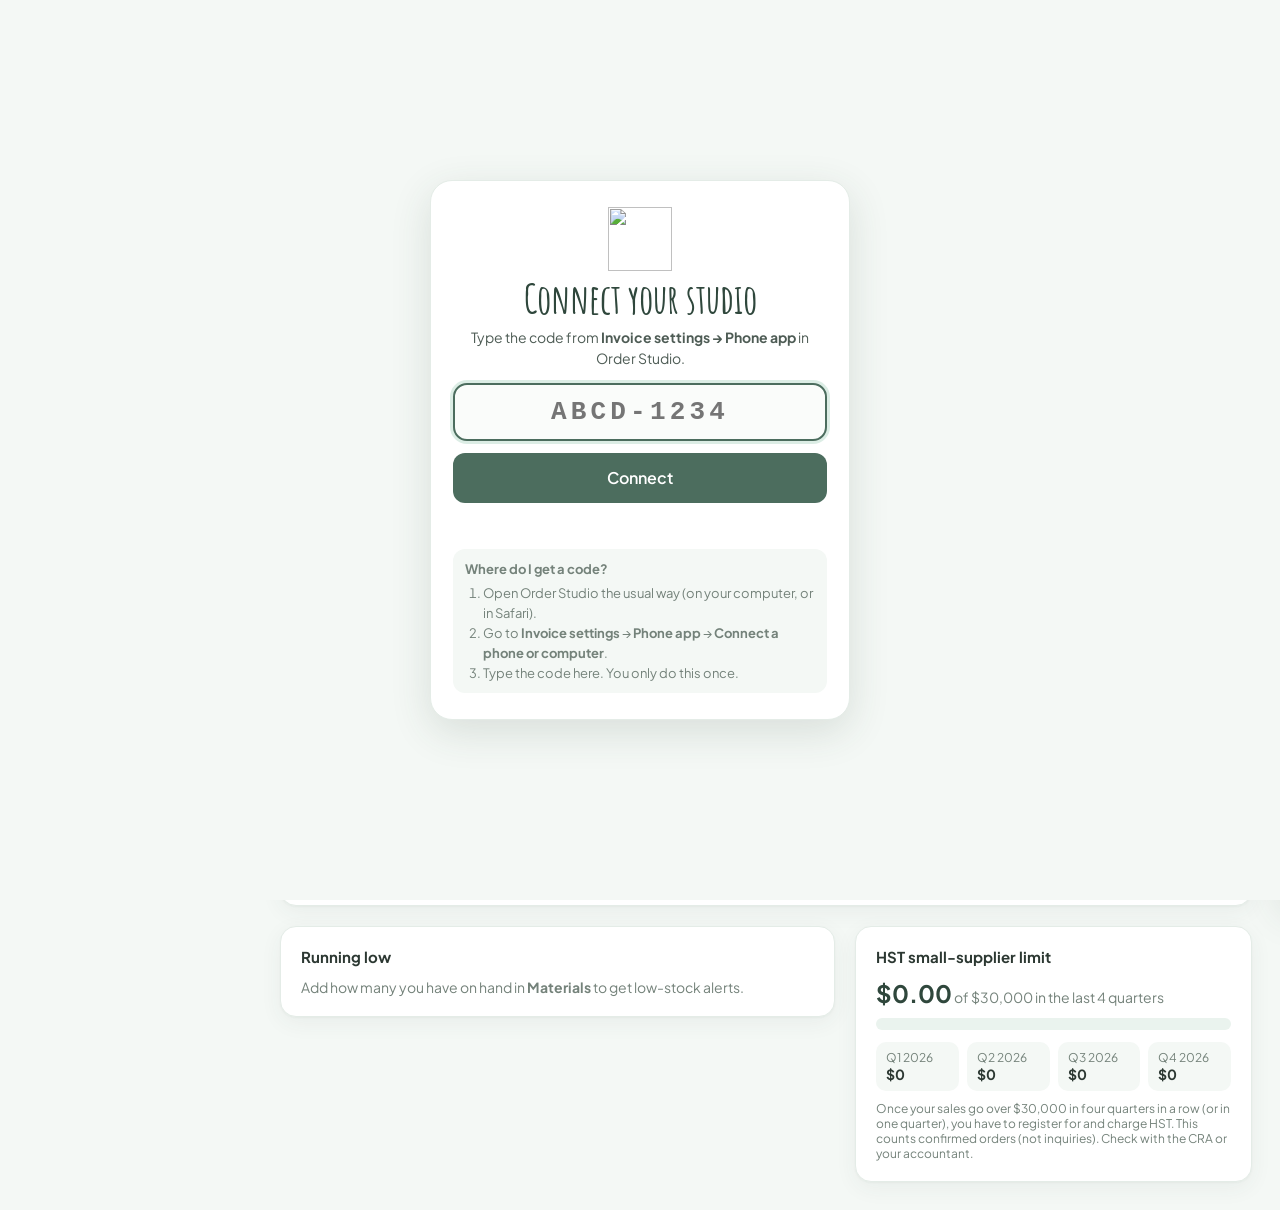
==== app/index.html @ d278f8a4 "v51 phone app: shopping list, restock, stock count, stock history" ====
<!DOCTYPE html>
<html lang="en-CA">
<head>
  <meta charset="utf-8">
  <meta name="viewport" content="width=device-width, initial-scale=1, maximum-scale=1, viewport-fit=cover">
  <title>Order Studio</title>
  <meta name="robots" content="noindex">
  <meta name="apple-mobile-web-app-capable" content="yes">
  <meta name="mobile-web-app-capable" content="yes">
  <meta name="apple-mobile-web-app-title" content="Order Studio">
  <meta name="apple-mobile-web-app-status-bar-style" content="black-translucent">
  <meta name="theme-color" content="#2F473C">
  <link rel="manifest" href="manifest.webmanifest">
  <link rel="apple-touch-icon" href="apple-touch-icon.png">
  <link rel="icon" type="image/png" href="icon-192.png">
  <link rel="preconnect" href="https://fonts.googleapis.com">
  <link rel="preconnect" href="https://fonts.gstatic.com" crossorigin>
  <link href="https://fonts.googleapis.com/css2?family=Amatic+SC:wght@700&family=Plus+Jakarta+Sans:wght@400;500;600;700&display=swap" rel="stylesheet">
  <style>
:root {
  /* Brand (matches Social Studio) */
  --green: #8BC4A9;
  --green-500: #74B395;
  --forest: #4C6D5E;
  --forest-700: #3D5A4D;
  --forest-800: #2F473C;
  --white: #FFFFFF;
  --warm-white: #FFFDF9;
  --sage-25: #FAFCFA;
  --sage-50: #F4F8F5;
  --sage-100: #EAF3EE;
  --sage-150: #E0EDE5;
  --sage-200: #D3E5DA;
  --line: #E4ECE7;
  --ink: #2C3832;
  --ink-2: #4E5C55;
  --muted: #74827A;
  --muted-2: #9AA79F;
  /* Status */
  --st-gray-bg: #F0F2F1;   --st-gray: #5F6B65;
  --st-blue-bg: #E7F0F8;   --st-blue: #3F6B8F;
  --st-green-bg: #E4F2EA;  --st-green: #2F7A55;
  --st-purple-bg: #EEEBF8; --st-purple: #5D52A0;
  --st-red-bg: #FBEBEB;    --st-red: #A8464C;
  --st-amber-bg: #FFF4DF;  --st-amber: #94661A;

  --radius-sm: 10px;
  --radius: 16px;
  --radius-lg: 22px;
  --shadow-sm: 0 1px 2px rgba(47, 71, 60, .05);
  --shadow: 0 1px 2px rgba(47, 71, 60, .04), 0 6px 22px rgba(47, 71, 60, .06);
  --shadow-lg: 0 12px 40px rgba(47, 71, 60, .14);
  --font-head: "Amatic SC", "Patrick Hand", cursive;
  --font: "Plus Jakarta Sans", "Segoe UI", system-ui, -apple-system, sans-serif;
  --sidebar-w: 252px;
  --sidebar-w-collapsed: 78px;
  --topbar-h: 72px;
}

* { box-sizing: border-box; }
html, body { margin: 0; height: 100%; }
body {
  font-family: var(--font); font-size: 14px; color: var(--ink);
  background: var(--sage-50); -webkit-font-smoothing: antialiased;
}
button, input, select, textarea { font-family: inherit; font-size: inherit; color: inherit; }
a { color: var(--forest); }
.muted { color: var(--muted); }
.small { font-size: 12px; }
.ico { display: inline-flex; width: 20px; height: 20px; flex: none; }
.ico svg { width: 100%; height: 100%; }
.mobile-only { display: none !important; }

/* ---------- Layout ---------- */
.app { display: flex; min-height: 100vh; }
.sidebar {
  width: var(--sidebar-w); flex: none; background: var(--white);
  border-right: 1px solid var(--line); display: flex; flex-direction: column;
  position: sticky; top: 0; height: 100vh; transition: width .2s ease; z-index: 30;
}
.sidebar-brand { padding: 22px 20px 14px; display: flex; flex-direction: column; align-items: flex-start; gap: 4px; }
.brand-full { max-width: 170px; height: auto; }
.brand-mark { display: none; width: 38px; height: 38px; }
.brand-sub {
  font-family: var(--font-head); font-size: 26px; color: var(--forest); line-height: 1; padding-left: 2px;
}
.nav { display: flex; flex-direction: column; gap: 2px; padding: 8px 12px; flex: 1; overflow-y: auto; }
.nav-item {
  display: flex; align-items: center; gap: 12px; height: 44px; padding: 0 12px;
  border-radius: 12px; border: 0; background: none; cursor: pointer; text-align: left;
  color: var(--ink-2); font-weight: 500; text-decoration: none; width: 100%;
}
.nav-item:hover { background: var(--sage-50); color: var(--ink); }
.nav-item.active { background: var(--sage-100); color: var(--forest-800); font-weight: 600; }
.nav-item.active .ico { color: var(--forest); }
.nav-item .badge { margin-left: auto; }
.sidebar-foot { padding: 12px; border-top: 1px solid var(--line); display: flex; flex-direction: column; gap: 2px; }
.collapse-btn {
  display: flex; align-items: center; gap: 12px; height: 40px; padding: 0 12px; border: 0;
  background: none; color: var(--muted); border-radius: 12px; cursor: pointer;
}
.collapse-btn:hover { background: var(--sage-50); }
.app[data-sidebar="collapsed"] .sidebar { width: var(--sidebar-w-collapsed); }
.app[data-sidebar="collapsed"] .label,
.app[data-sidebar="collapsed"] .brand-full,
.app[data-sidebar="collapsed"] .brand-sub,
.app[data-sidebar="collapsed"] .nav-item .badge { display: none; }
.app[data-sidebar="collapsed"] .brand-mark { display: block; }
.app[data-sidebar="collapsed"] .sidebar-brand { align-items: center; padding: 20px 0 12px; }
.app[data-sidebar="collapsed"] .nav-item,
.app[data-sidebar="collapsed"] .collapse-btn { justify-content: center; padding: 0; }
.app[data-sidebar="collapsed"] .collapse-btn .ico { transform: scaleX(-1); }

.main { flex: 1; min-width: 0; display: flex; flex-direction: column; }
.topbar {
  height: var(--topbar-h); display: flex; align-items: center; gap: 16px; padding: 0 28px;
  background: rgba(244, 248, 245, .9); backdrop-filter: blur(8px);
  position: sticky; top: 0; z-index: 20; border-bottom: 1px solid transparent;
}
.topbar-title { min-width: 0; flex: 1; }
.topbar-title h1 {
  margin: 0; font-family: var(--font-head); font-size: 38px; line-height: 1; color: var(--forest-800); font-weight: 700;
}
.topbar-title p { margin: 2px 0 0; font-size: 13px; white-space: nowrap; overflow: hidden; text-overflow: ellipsis; }
.topbar-actions { display: flex; gap: 10px; align-items: center; }
.content { padding: 8px 28px 40px; flex: 1; min-width: 0; }
.scrim { display: none; }

/* ---------- Buttons & inputs ---------- */
.btn {
  display: inline-flex; align-items: center; justify-content: center; gap: 8px; height: 40px; padding: 0 16px;
  border-radius: 12px; border: 1px solid transparent; font-weight: 600; font-size: 14px;
  text-decoration: none; cursor: pointer; white-space: nowrap; background: var(--white);
}
.btn .ico { width: 18px; height: 18px; }
.btn-primary { background: var(--forest); color: var(--white); }
.btn-primary:hover { background: var(--forest-700); }
.btn-secondary { background: var(--white); border-color: var(--line); color: var(--ink); }
.btn-secondary:hover { background: var(--sage-25); border-color: var(--sage-200); }
.btn-ghost { background: none; color: var(--forest); }
.btn-ghost:hover { background: var(--sage-100); }
.btn-danger { background: none; color: var(--st-red); }
.btn-danger:hover { background: var(--st-red-bg); }
.btn-sm { height: 32px; padding: 0 12px; font-size: 13px; border-radius: 10px; }
.btn:disabled { opacity: .55; cursor: default; }
.icon-btn {
  width: 40px; height: 40px; border-radius: 12px; border: 0; background: none; cursor: pointer;
  display: inline-flex; align-items: center; justify-content: center; color: var(--ink-2); flex: none;
}
.icon-btn:hover { background: var(--sage-100); }
.icon-btn.sm { width: 32px; height: 32px; border-radius: 10px; }
.icon-btn.sm .ico { width: 16px; height: 16px; }

.field { display: flex; flex-direction: column; gap: 6px; margin-bottom: 14px; min-width: 0; }
.field > label, .label-sm { font-size: 12px; font-weight: 600; color: var(--ink-2); }
.input, select.input, textarea.input {
  height: 40px; padding: 0 12px; border: 1px solid var(--line); border-radius: 10px;
  background: var(--white); outline: none; width: 100%; min-width: 0;
}
textarea.input { height: auto; min-height: 84px; padding: 10px 12px; resize: vertical; line-height: 1.5; }
.input:focus { border-color: var(--green-500); box-shadow: 0 0 0 3px rgba(139, 196, 169, .25); }
.row { display: grid; grid-template-columns: 1fr 1fr; gap: 12px; }
.row-3 { display: grid; grid-template-columns: 1fr 1fr 1fr; gap: 12px; }
.check { display: inline-flex; align-items: center; gap: 8px; cursor: pointer; font-weight: 500; }
.check input { width: 18px; height: 18px; accent-color: var(--forest); }
.search {
  position: relative; display: flex; align-items: center;
}
.search .ico { position: absolute; left: 12px; width: 16px; height: 16px; color: var(--muted); pointer-events: none; }
.search input { padding-left: 36px; width: 240px; }
.seg { display: inline-flex; background: var(--white); border: 1px solid var(--line); border-radius: 12px; padding: 3px; }
.seg button {
  border: 0; background: none; height: 32px; padding: 0 12px; border-radius: 9px; cursor: pointer;
  color: var(--muted); font-weight: 600; display: inline-flex; align-items: center; gap: 6px;
}
.seg button .ico { width: 16px; height: 16px; }
.seg button.on { background: var(--sage-100); color: var(--forest-800); }

/* ---------- Cards, chips ---------- */
.card { background: var(--white); border: 1px solid var(--line); border-radius: var(--radius); box-shadow: var(--shadow); }
.card-pad { padding: 20px; }
.card h3 { margin: 0 0 12px; font-size: 15px; font-weight: 700; }
.chip {
  display: inline-flex; align-items: center; gap: 6px; height: 24px; padding: 0 10px; border-radius: 999px;
  font-size: 12px; font-weight: 600; white-space: nowrap; background: var(--st-gray-bg); color: var(--st-gray);
}
.chip .dot { width: 6px; height: 6px; border-radius: 50%; background: currentColor; }
.chip.gray { background: var(--st-gray-bg); color: var(--st-gray); }
.chip.blue { background: var(--st-blue-bg); color: var(--st-blue); }
.chip.green { background: var(--st-green-bg); color: var(--st-green); }
.chip.purple { background: var(--st-purple-bg); color: var(--st-purple); }
.chip.red { background: var(--st-red-bg); color: var(--st-red); }
.chip.amber { background: var(--st-amber-bg); color: var(--st-amber); }
.tag { display: inline-flex; height: 22px; padding: 0 8px; border-radius: 6px; background: var(--sage-100); color: var(--forest-700); font-size: 11px; font-weight: 600; align-items: center; }
.badge { min-width: 22px; height: 22px; padding: 0 7px; border-radius: 999px; background: var(--st-amber-bg); color: var(--st-amber); font-size: 12px; font-weight: 700; display: inline-flex; align-items: center; justify-content: center; }
.badge.red { background: var(--st-red-bg); color: var(--st-red); }

/* ---------- Toolbar ---------- */
.toolbar { display: flex; flex-wrap: wrap; align-items: center; gap: 10px; margin-bottom: 18px; }
.toolbar .spacer { flex: 1; }

/* ---------- Dashboard ---------- */
.kpis { display: grid; grid-template-columns: repeat(4, minmax(0, 1fr)); gap: 16px; margin-bottom: 20px; }
.kpi { padding: 18px 20px; }
.kpi .k-label { font-size: 12px; font-weight: 600; color: var(--muted); display: flex; align-items: center; gap: 8px; }
.kpi .k-label .ico { width: 16px; height: 16px; color: var(--forest); }
.kpi .k-val { font-size: 28px; font-weight: 700; margin-top: 8px; color: var(--forest-800); letter-spacing: -.5px; }
.kpi .k-sub { font-size: 12px; color: var(--muted); margin-top: 2px; }
.dash-grid { display: grid; grid-template-columns: 1.4fr 1fr; gap: 20px; }
.dash-grid .stack { display: flex; flex-direction: column; gap: 20px; min-width: 0; }
.stage-bars { display: flex; flex-direction: column; gap: 12px; }
.stage-bar { display: grid; grid-template-columns: 130px 1fr 80px; gap: 12px; align-items: center; font-size: 13px; }
.stage-bar .track { height: 10px; background: var(--sage-100); border-radius: 999px; overflow: hidden; }
.stage-bar .fill { height: 100%; border-radius: 999px; background: var(--green-500); }
.stage-bar .num { text-align: right; font-weight: 600; }
.list { display: flex; flex-direction: column; }
.list-row {
  display: flex; align-items: center; gap: 12px; padding: 12px 4px; border-top: 1px solid var(--line); cursor: pointer;
}
.list-row:first-child { border-top: 0; }
.list-row:hover { background: var(--sage-25); }
.list-row .grow { flex: 1; min-width: 0; }
.list-row .title { font-weight: 600; white-space: nowrap; overflow: hidden; text-overflow: ellipsis; }
.list-row .sub { font-size: 12px; color: var(--muted); }
.list-row .amt { font-weight: 700; white-space: nowrap; }

/* ---------- Board ---------- */
.board { display: grid; grid-auto-flow: column; grid-auto-columns: minmax(260px, 1fr); gap: 16px; overflow-x: auto; padding-bottom: 12px; align-items: start; }
.col { background: var(--sage-100); border-radius: var(--radius); padding: 10px; min-height: 200px; display: flex; flex-direction: column; gap: 10px; transition: background .15s; }
.col.drop { background: var(--sage-200); }
.col-head { display: flex; align-items: center; gap: 8px; padding: 4px 6px 2px; }
.col-head .name { font-weight: 700; }
.col-head .count { color: var(--muted); font-weight: 600; font-size: 12px; }
.col-head .sum { margin-left: auto; font-size: 12px; font-weight: 700; color: var(--forest-700); }
.col-add { border: 1px dashed var(--sage-200); background: rgba(255,255,255,.5); border-radius: 12px; height: 38px; cursor: pointer; color: var(--forest); font-weight: 600; display: flex; align-items: center; justify-content: center; gap: 6px; }
.col-add:hover { background: var(--white); }
.col-add .ico { width: 16px; height: 16px; }
.tile {
  background: var(--white); border: 1px solid var(--line); border-radius: 14px; padding: 14px; cursor: pointer;
  box-shadow: var(--shadow-sm); display: flex; flex-direction: column; gap: 8px;
}
.tile:hover { border-color: var(--sage-200); box-shadow: var(--shadow); }
.tile.dragging { opacity: .5; }
.tile .t-top { display: flex; align-items: center; gap: 8px; }
.tile .t-num { font-size: 12px; font-weight: 700; color: var(--muted); }
.tile .t-amt { margin-left: auto; font-weight: 700; color: var(--forest-800); }
.tile .t-title { font-weight: 700; font-size: 15px; line-height: 1.3; }
.tile .t-sub { font-size: 12px; color: var(--muted); line-height: 1.4; }
.tile .t-chips { display: flex; flex-wrap: wrap; gap: 6px; }
.tile .t-photo { width: 100%; aspect-ratio: 16/10; border-radius: 10px; object-fit: cover; background: var(--sage-100); display: block; }
.tile .t-move { display: none; }

/* ---------- Table ---------- */
.table-wrap { overflow-x: auto; }
table.tbl { width: 100%; border-collapse: collapse; }
.tbl th { text-align: left; font-size: 12px; font-weight: 600; color: var(--muted); padding: 12px 16px; border-bottom: 1px solid var(--line); white-space: nowrap; }
.tbl td { padding: 14px 16px; border-bottom: 1px solid var(--line); vertical-align: middle; }
.tbl tr:last-child td { border-bottom: 0; }
.tbl tbody tr { cursor: pointer; }
.tbl tbody tr:hover { background: var(--sage-25); }
.tbl .num { text-align: right; white-space: nowrap; }
.tbl .strong { font-weight: 600; }

/* ---------- Grid of cards ---------- */
.grid-cards { display: grid; grid-template-columns: repeat(auto-fill, minmax(250px, 1fr)); gap: 16px; }
.pcard { padding: 18px; cursor: pointer; display: flex; flex-direction: column; gap: 10px; }
.pcard:hover { box-shadow: var(--shadow-lg); }
.pcard .p-name { font-weight: 700; font-size: 16px; }
.pcard .p-price { font-size: 22px; font-weight: 700; color: var(--forest-800); }
.pcard .p-meta { display: flex; justify-content: space-between; font-size: 12px; color: var(--muted); border-top: 1px solid var(--line); padding-top: 10px; }
.avatar { width: 40px; height: 40px; border-radius: 50%; background: var(--sage-100); color: var(--forest); font-weight: 700; display: inline-flex; align-items: center; justify-content: center; flex: none; }

/* ---------- Drawer ---------- */
.drawer-scrim { position: fixed; inset: 0; background: rgba(44, 56, 50, .3); opacity: 0; pointer-events: none; transition: opacity .2s; z-index: 50; }
.drawer-scrim.open { opacity: 1; pointer-events: auto; }
.drawer {
  position: fixed; top: 0; right: 0; height: 100%; width: min(640px, 100%); background: var(--warm-white);
  box-shadow: var(--shadow-lg); transform: translateX(100%); transition: transform .25s ease; z-index: 60;
  display: flex; flex-direction: column;
}
.drawer.open { transform: none; }
.drawer-head { display: flex; align-items: center; gap: 12px; padding: 18px 24px; border-bottom: 1px solid var(--line); }
.drawer-head h2 { margin: 0; flex: 1; font-family: var(--font-head); font-size: 34px; color: var(--forest-800); line-height: 1; }
.drawer-body { flex: 1; overflow-y: auto; padding: 20px 24px; }
.drawer-foot { padding: 14px 24px; border-top: 1px solid var(--line); display: flex; gap: 10px; align-items: center; background: var(--white); }
.drawer-foot .spacer { flex: 1; }
.section-title { font-size: 13px; font-weight: 700; color: var(--forest-700); text-transform: uppercase; letter-spacing: .6px; margin: 22px 0 12px; display: flex; align-items: center; gap: 8px; }
.section-title:first-child { margin-top: 0; }

/* Line items */
.items { display: flex; flex-direction: column; gap: 10px; }
.item { background: var(--white); border: 1px solid var(--line); border-radius: 12px; padding: 12px; }
.item-main { display: grid; grid-template-columns: 1fr 70px 100px 32px; gap: 8px; align-items: end; }
.item-main .field { margin: 0; }
.item-total { display: flex; justify-content: space-between; align-items: center; margin-top: 8px; font-size: 13px; }
.item-total strong { font-size: 14px; }
.addons { margin-top: 8px; display: flex; flex-direction: column; gap: 6px; }
.addon { display: grid; grid-template-columns: 1fr 100px 32px; gap: 8px; }
.addon .input { height: 34px; font-size: 13px; }
.link-btn { border: 0; background: none; color: var(--forest); font-weight: 600; cursor: pointer; padding: 4px 0; font-size: 13px; display: inline-flex; align-items: center; gap: 4px; }
.link-btn .ico { width: 14px; height: 14px; }
.summary { background: var(--white); border: 1px solid var(--line); border-radius: 12px; padding: 14px 16px; }
.sum-row { display: flex; justify-content: space-between; align-items: center; padding: 5px 0; gap: 12px; }
.sum-row .input { width: 110px; height: 34px; text-align: right; }
.sum-row.total { border-top: 1px solid var(--line); margin-top: 6px; padding-top: 12px; font-size: 18px; font-weight: 700; color: var(--forest-800); }
.sum-row.profit { font-size: 13px; color: var(--muted); }
.money-in { position: relative; }
.money-in::before { content: "$"; position: absolute; left: 10px; top: 50%; transform: translateY(-50%); color: var(--muted); font-size: 13px; pointer-events: none; }
.money-in .input { padding-left: 22px; }
.sum-row .money-in .input { padding-left: 22px; }

/* Photos & links */
.photos { display: grid; grid-template-columns: repeat(auto-fill, minmax(110px, 1fr)); gap: 10px; }
.photo { position: relative; aspect-ratio: 1; border-radius: 12px; overflow: hidden; background: var(--sage-100); }
.photo img { width: 100%; height: 100%; object-fit: cover; display: block; }
.photo .icon-btn { position: absolute; top: 4px; right: 4px; background: rgba(255,255,255,.9); }
.photo-add { aspect-ratio: 1; border: 1px dashed var(--sage-200); border-radius: 12px; display: flex; flex-direction: column; gap: 6px; align-items: center; justify-content: center; color: var(--forest); font-weight: 600; font-size: 12px; cursor: pointer; background: var(--white); }
.photo-add:hover { background: var(--sage-25); }
.links { display: flex; flex-direction: column; gap: 8px; }
.link-row { display: flex; gap: 8px; align-items: center; }
.link-row a { flex: 1; min-width: 0; overflow: hidden; text-overflow: ellipsis; white-space: nowrap; }

/* Empty, toast, loading */
.empty { text-align: center; padding: 48px 20px; color: var(--muted); }
.empty img { width: 56px; opacity: .85; }
.empty h3 { font-family: var(--font-head); font-size: 30px; color: var(--forest); margin: 10px 0 4px; }
.empty p { margin: 0 0 16px; }
.toast {
  position: fixed; bottom: 24px; left: 50%; transform: translate(-50%, 20px); background: var(--forest-800); color: var(--white);
  padding: 12px 18px; border-radius: 12px; font-weight: 600; opacity: 0; pointer-events: none; transition: all .2s; z-index: 80; box-shadow: var(--shadow-lg);
}
.toast.show { opacity: 1; transform: translate(-50%, 0); }
.toast.err { background: var(--st-red); }
.loading { position: fixed; inset: 0; background: var(--sage-50); display: flex; flex-direction: column; align-items: center; justify-content: center; z-index: 100; color: var(--forest); font-weight: 600; transition: opacity .3s; }
.loading img { width: 64px; animation: pulse 1.4s ease-in-out infinite; }
.loading.hide { opacity: 0; pointer-events: none; }
@keyframes pulse { 50% { transform: scale(.9); opacity: .7; } }

.due-over { color: var(--st-red); font-weight: 600; }
.due-soon { color: var(--st-amber); font-weight: 600; }
.hint { font-size: 12px; color: var(--muted); margin: -6px 0 14px; }
.margin-good { color: var(--st-green); font-weight: 600; }
.margin-low { color: var(--st-amber); font-weight: 600; }

/* ---------- Responsive ---------- */
@media (max-width: 1100px) {
  .kpis { grid-template-columns: repeat(2, minmax(0, 1fr)); }
  .dash-grid { grid-template-columns: 1fr; }
}
@media (max-width: 820px) {
  .mobile-only { display: inline-flex !important; }
  .desktop-only { display: none !important; }
  .sidebar { position: fixed; left: 0; top: 0; transform: translateX(-100%); transition: transform .25s ease; box-shadow: var(--shadow-lg); width: 270px !important; }
  .app.nav-open .sidebar { transform: none; }
  .app.nav-open .scrim { display: block; position: fixed; inset: 0; background: rgba(44,56,50,.3); z-index: 25; }
  .app .sidebar .label, .app .sidebar .brand-full, .app .sidebar .brand-sub { display: initial !important; }
  .app .sidebar .brand-mark { display: none !important; }
  .collapse-btn { display: none; }
  .topbar { padding: 0 12px; gap: 8px; height: 64px; }
  .topbar-title h1 { font-size: 32px; }
  .topbar-actions .btn .label { display: none; }
  .topbar-actions .btn { padding: 0 12px; }
  .content { padding: 8px 16px 32px; }
  .search input { width: 100%; }
  .search { flex: 1 1 100%; }
  .kpis { gap: 10px; }
  .kpi { padding: 14px; }
  .kpi .k-val { font-size: 22px; }
  .board { grid-auto-columns: 82%; scroll-snap-type: x mandatory; }
  .col { scroll-snap-align: start; }
  .tile .t-move { display: block; }
  .row-3 { grid-template-columns: 1fr 1fr; }
  .stage-bar { grid-template-columns: auto 1fr auto; }
  .toast { top: 16px; bottom: auto; transform: translate(-50%, -20px); }
  .drawer-head, .drawer-body, .drawer-foot { padding-left: 16px; padding-right: 16px; }
  .item-main { grid-template-columns: 1fr 1fr 32px; }
  .item-main .field.item-name { grid-column: 1 / -1; }
  .tbl .hide-sm { display: none; }
  .tbl th, .tbl td { padding: 12px 10px; }
}
@media (max-width: 420px) {
  .row { grid-template-columns: 1fr; }
}
.nav-section { padding: 16px 12px 6px; font-size: 11px; font-weight: 700; letter-spacing: .6px; text-transform: uppercase; color: var(--muted-2); }
.app[data-sidebar="collapsed"] .nav-section { padding: 10px 0 4px; border-top: 1px solid var(--line); margin: 6px 10px 0; }
.nav-add { color: var(--forest); }
.nav-add .ico { color: var(--green-500); }
.t-field { display: flex; justify-content: space-between; gap: 10px; font-size: 12px; align-items: center; }
.t-field > span:last-child { text-align: right; min-width: 0; overflow: hidden; text-overflow: ellipsis; }
.tbl th.sortable { cursor: pointer; user-select: none; }
.tbl th.sortable:hover { color: var(--forest); }
.tbl tfoot td { border-top: 1px solid var(--line); border-bottom: 0; background: var(--sage-25); }
.ext { text-decoration: none; }
.ext:hover { text-decoration: underline; }
.tpl-grid { display: grid; grid-template-columns: 1fr 1fr; gap: 12px; }
.tpl { text-align: left; background: var(--white); border: 1px solid var(--line); border-radius: 14px; padding: 16px; cursor: pointer; display: flex; flex-direction: column; gap: 6px; }
.tpl:hover { border-color: var(--green-500); box-shadow: var(--shadow); }
.tpl-ico { width: 36px; height: 36px; border-radius: 10px; background: var(--sage-100); color: var(--forest); display: inline-flex; align-items: center; justify-content: center; margin-bottom: 4px; }
.icon-pick { display: flex; flex-wrap: wrap; gap: 6px; }
.icon-pick .icon-btn { border: 1px solid var(--line); background: var(--white); }
.icon-pick .icon-btn.on { background: var(--sage-100); border-color: var(--green-500); color: var(--forest-800); }
.feat-list { display: flex; flex-direction: column; gap: 10px; }
.feat { display: flex; align-items: center; gap: 12px; background: var(--white); border: 1px solid var(--line); border-radius: 12px; padding: 12px 14px; cursor: pointer; }
.feat-ico { width: 34px; height: 34px; border-radius: 10px; background: var(--sage-100); color: var(--forest); display: inline-flex; align-items: center; justify-content: center; flex: none; }
.feat-ico .ico { width: 18px; height: 18px; }
.feat-txt { flex: 1; display: flex; flex-direction: column; gap: 2px; min-width: 0; }
.switch { position: relative; width: 40px; height: 24px; flex: none; }
.switch input { opacity: 0; width: 0; height: 0; position: absolute; }
.switch span { position: absolute; inset: 0; background: var(--sage-200); border-radius: 999px; transition: background .15s; }
.switch span::after { content: ""; position: absolute; left: 3px; top: 3px; width: 18px; height: 18px; border-radius: 50%; background: var(--white); box-shadow: var(--shadow-sm); transition: transform .15s; }
.switch input:checked + span { background: var(--forest); }
.switch input:checked + span::after { transform: translateX(16px); }
.switch input:focus-visible + span { box-shadow: 0 0 0 3px rgba(139, 196, 169, .4); }
.sub-box { margin: -4px 0 0 46px; padding: 12px; background: var(--sage-25); border: 1px dashed var(--sage-200); border-radius: 12px; }
.stage-row { display: flex; align-items: center; gap: 8px; margin-bottom: 8px; }
.stage-row .input { height: 34px; }
.fld-main { display: grid; grid-template-columns: 1fr 150px auto auto; gap: 8px; align-items: center; }
.fld-btns { display: inline-flex; }
.icon-btn:disabled { opacity: .35; cursor: default; }
.att-list { margin-bottom: 10px; }
.att-row { display: flex; align-items: center; gap: 10px; padding: 8px 10px; background: var(--white); border: 1px solid var(--line); border-radius: 10px; margin-bottom: 6px; }
.att-row > .ico { width: 18px; height: 18px; color: var(--forest); }
.att-name { flex: 1; min-width: 0; overflow: hidden; text-overflow: ellipsis; white-space: nowrap; font-weight: 600; text-decoration: none; }
.att-actions { display: flex; flex-wrap: wrap; gap: 8px; align-items: center; }
.section-title .ico { width: 16px; height: 16px; }
.note-new { display: flex; flex-direction: column; gap: 8px; align-items: flex-end; margin-bottom: 12px; }
.notes { display: flex; flex-direction: column; gap: 8px; }
.note { background: var(--white); border: 1px solid var(--line); border-left: 3px solid var(--green); border-radius: 10px; padding: 10px 12px; }
.note-text { white-space: pre-wrap; line-height: 1.5; }
.note-meta { display: flex; justify-content: space-between; align-items: center; font-size: 12px; color: var(--muted); margin-top: 4px; }
.note-meta .link-btn { font-size: 12px; color: var(--muted); }
@media (max-width: 820px) {
  .tpl-grid { grid-template-columns: 1fr; }
  .fld-main { grid-template-columns: 1fr 1fr; }
  .sub-box { margin-left: 0; }
  .topbar-title h1 { white-space: nowrap; overflow: hidden; text-overflow: ellipsis; }
}
.inv-status { display: flex; flex-direction: column; gap: 8px; margin-bottom: 14px; font-size: 13px; }
.inv-status .chip { margin-right: 6px; }
.inv-actions { display: flex; flex-wrap: wrap; gap: 8px; }
.inv-email { margin-top: 14px; background: var(--white); border: 1px solid var(--line); border-radius: 12px; padding: 14px; }
.inv-preview-wrap { margin-top: 18px; }
.inv-preview { background: #e9eeeb; border-radius: 12px; padding: 12px; }
.inv-preview iframe { width: 100%; min-height: 600px; border: 0; background: #fff; border-radius: 6px; box-shadow: var(--shadow-sm); display: block; }
@media (max-width: 820px) {
  .drawer-foot [data-close] { display: none; }
  .inv-actions .btn { flex: 1 1 calc(50% - 8px); }
  .inv-preview { padding: 6px; }
}
@media (max-width: 820px) {
  /* iPhone: let the whole panel scroll so the bottom buttons can always be reached */
  .drawer { display: block; overflow-y: auto; -webkit-overflow-scrolling: touch; overscroll-behavior: contain; }
  .drawer-head { position: sticky; top: 0; z-index: 2; background: var(--warm-white); }
  .drawer-body { overflow: visible; }
  .drawer-foot { flex-wrap: wrap; border-radius: 14px; margin: 8px 16px calc(110px + env(safe-area-inset-bottom)); border: 1px solid var(--line); }
  .drawer-foot .spacer { display: none; }
  .drawer-foot .btn { flex: 1 1 auto; }
  .drawer-foot .btn-primary { flex: 1 1 100%; order: -1; height: 46px; }
  .content { padding-bottom: calc(110px + env(safe-area-inset-bottom)); }
}
@media (max-width: 820px) {
  /* Stop iPhone zooming in when a box is tapped (it zooms on text under 16px) */
  .input, select.input, textarea.input, .search input { font-size: 16px; }
  .addon .input, .stage-row .input, .sum-row .input { font-size: 16px; }
  /* iPhone date boxes can stretch wider than the screen */
  input[type="date"].input { -webkit-appearance: none; appearance: none; display: block; min-width: 0; max-width: 100%; line-height: 38px; }
  input[type="date"].input::-webkit-date-and-time-value { text-align: left; }
  /* Panels only scroll up and down */
  html, body { overflow-x: hidden; }
  .drawer { overflow-x: hidden; touch-action: pan-y; }
  .drawer-body, .drawer-foot, .drawer-head { max-width: 100%; }
}
.receipts { display: flex; flex-direction: column; gap: 8px; margin-bottom: 10px; }
.receipt { display: flex; align-items: center; gap: 10px; background: var(--white); border: 1px solid var(--line); border-radius: 12px; padding: 8px 10px; }
.receipt img { width: 52px; height: 52px; object-fit: cover; border-radius: 8px; background: var(--sage-100); flex: none; }
.receipt-pdf { width: 52px; height: 52px; border-radius: 8px; background: var(--st-red-bg); color: var(--st-red); display: inline-flex; flex-direction: column; align-items: center; justify-content: center; font-size: 10px; font-weight: 700; flex: none; }
.receipt-pdf .ico { width: 18px; height: 18px; }
.receipt-name { flex: 1; min-width: 0; overflow: hidden; text-overflow: ellipsis; white-space: nowrap; font-weight: 600; text-decoration: none; }
.receipt-drop { display: flex; flex-direction: column; align-items: center; gap: 4px; text-align: center; padding: 18px; border: 2px dashed var(--sage-200); border-radius: 14px; background: var(--white); cursor: pointer; color: var(--forest); }
.receipt-drop:hover { background: var(--sage-25); border-color: var(--green-500); }
.receipt-drop .ico { width: 28px; height: 28px; }
.exp-tbl .month-row td { background: var(--sage-50); padding: 8px 16px; font-size: 12px; font-weight: 700; color: var(--forest-700); cursor: default; }
.exp-tbl .month-row td { display: table-cell; }
.exp-tbl .month-row span { text-transform: uppercase; letter-spacing: .6px; }
.exp-tbl .month-row strong { float: right; }
.exp-tbl tbody tr.month-row:hover { background: none; }
.exp-ul { margin: 0; padding-left: 18px; line-height: 1.7; }
@media (max-width: 820px) {
  .exp-tbl .month-row td { padding: 8px 10px; }
  .seg { max-width: 100%; overflow-x: auto; }
  .seg button { padding: 0 10px; flex: none; }
}
.sup-list { display: flex; flex-direction: column; gap: 16px; }
.sup-card { overflow: hidden; }
.sup-head { display: flex; align-items: flex-start; gap: 12px; padding: 16px; border-bottom: 1px solid var(--line); background: var(--sage-25); }
.sup-name { font-weight: 700; font-size: 16px; }
.sup-notes { margin-top: 2px; line-height: 1.4; }
.sup-actions { display: flex; gap: 6px; align-items: center; flex: none; }
.sup-card .tbl td, .sup-card .tbl th { padding-top: 11px; padding-bottom: 11px; }
.sup-add { width: 100%; border: 0; border-top: 1px solid var(--line); background: none; padding: 12px; color: var(--forest); font-weight: 600; cursor: pointer; display: flex; align-items: center; justify-content: center; gap: 6px; }
.sup-add:hover { background: var(--sage-25); }
.sup-add .ico { width: 16px; height: 16px; }
.shop-btn { color: var(--forest-800); }
.shop-btn .ico { color: var(--forest); }
.shop-row { display: flex; flex-wrap: wrap; gap: 8px; margin: -4px 0 14px; }
.mat-note { max-width: 420px; overflow: hidden; text-overflow: ellipsis; white-space: nowrap; }
@media (max-width: 820px) {
  .sup-head { padding: 14px 12px; }
  .mat-note { max-width: 180px; }
}
.p-suggest { font-size: 12px; color: var(--forest-700); background: var(--sage-50); border-radius: 8px; padding: 6px 10px; }
.restock { display: flex; align-items: center; gap: 8px; margin: -4px 0 10px; flex-wrap: wrap; }
.restock .input { width: 90px; height: 32px; }
.qm { margin-top: 12px; border: 1px solid var(--line); border-radius: 14px; background: var(--sage-25); padding: 12px 12px 10px; }
.ends-seg { display: flex; width: 100%; }
.ends-seg button { flex: 1; white-space: nowrap; justify-content: center; }
@media (max-width: 420px) { .ends-seg button { font-size: 12px; padding-left: 4px; padding-right: 4px; } }
.auto-note { margin: 10px 0 2px; padding: 10px 12px; border-radius: 12px; background: var(--st-green-bg); color: var(--ink); font-size: 13px; line-height: 1.45; }
.auto-note.reading { background: var(--sage-100); color: var(--ink-2); display: flex; align-items: center; gap: 8px; }
.auto-note.warn { background: var(--st-amber-bg); }
.auto-spin { width: 14px; height: 14px; border: 2px solid var(--sage-200); border-top-color: var(--forest); border-radius: 50%; animation: autospin .8s linear infinite; flex: none; }
@keyframes autospin { to { transform: rotate(360deg); } }
.input.autofilled { border-color: var(--green); background: color-mix(in srgb, var(--green) 12%, var(--white)); }
.lf { margin: -4px 0 14px; display: flex; flex-direction: column; gap: 10px; }
.lf-chips { display: flex; gap: 8px; overflow-x: auto; padding-bottom: 2px; scrollbar-width: none; }
.lf-chips::-webkit-scrollbar { display: none; }
.lf-chip { flex: none; border: 1px solid var(--line); background: var(--white); color: var(--ink-2); border-radius: 999px; padding: 7px 14px; font: inherit; font-size: 13px; font-weight: 600; cursor: pointer; white-space: nowrap; }
.lf-chip b { margin-left: 4px; color: var(--muted); font-weight: 700; }
.lf-chip:hover { border-color: var(--sage-200); }
.lf-chip.on { background: var(--forest); border-color: var(--forest); color: var(--on-accent, #fff); }
.lf-chip.on b { color: inherit; opacity: .8; }
.lf-more > summary { display: none; }
@media (max-width: 820px) {
  .lf-more > summary { display: inline-flex; align-items: center; gap: 6px; list-style: none; cursor: pointer; font-weight: 600; font-size: 13px; color: var(--forest-800); background: var(--white); border: 1px solid var(--line); border-radius: 10px; padding: 7px 12px; }
  .lf-more > summary::-webkit-details-marker { display: none; }
  .lf-more > summary .ico { width: 15px; height: 15px; }
  .lf-more > summary b { background: var(--forest); color: var(--on-accent, #fff); border-radius: 999px; padding: 0 7px; font-size: 11px; }
  .lf-more[open] > summary { margin-bottom: 8px; }
  .lf-sel { flex: 1 1 100%; }
  .lf-sel .input { flex: 1; }
}
.lf-row { display: flex; gap: 8px; flex-wrap: wrap; align-items: center; }
.lf-sel { display: flex; align-items: center; gap: 6px; background: var(--white); border: 1px solid var(--line); border-radius: 10px; padding: 0 0 0 10px; font-size: 12px; font-weight: 600; color: var(--muted); }
.lf-sel.on { border-color: var(--forest); color: var(--forest-800); }
.lf-sel .input { border: 0; background: transparent; height: 34px; padding: 0 28px 0 4px; font-size: 13px; width: auto; min-width: 0; box-shadow: none; }
.sc-group { margin-bottom: 22px; }
.sc { position: relative; }
.sc .sc-title { padding-right: 30px; }
.star-btn { border: 0; background: none; cursor: pointer; font-size: 20px; line-height: 1; color: var(--muted-2); padding: 4px; border-radius: 8px; }
.star-btn:hover { color: #E0A23A; background: var(--sage-50); }
.star-btn.on { color: #E0A23A; }
.sc .star-btn { position: absolute; top: 8px; right: 8px; }
.tbl td .star-btn { font-size: 16px; padding: 0 6px 0 0; vertical-align: -1px; }
.lf-chip.fav { color: #B7791F; }
.lf-chip.fav.on { background: #E0A23A; border-color: #E0A23A; color: #fff; }
.sc.is-fav { border-color: color-mix(in srgb, #E0A23A 45%, var(--line)); }
.sc-favs .sc-h { color: #B7791F; }
.sc-h { font-family: var(--font-head); font-size: 28px; font-weight: 700; color: var(--forest-800); margin: 0 0 10px 2px; line-height: 1; }
.sc-h span { font-family: inherit; font-size: 14px; font-family: var(--font); color: var(--muted); font-weight: 600; vertical-align: middle; margin-left: 4px; }
.sc-grid { display: grid; grid-template-columns: repeat(auto-fill, minmax(250px, 1fr)); gap: 12px; }
.sc { padding: 14px; cursor: pointer; display: flex; flex-direction: column; gap: 9px; }
.sc:hover { box-shadow: var(--shadow-lg); }
.sc .t-photo { width: 100%; aspect-ratio: 16/10; border-radius: 10px; object-fit: cover; background: var(--sage-100); }
.sc-title { font-weight: 700; font-size: 15px; line-height: 1.3; }
.sc-chips { display: flex; flex-wrap: wrap; gap: 6px; }
.sc-stats { display: grid; grid-template-columns: repeat(auto-fit, minmax(54px, 1fr)); gap: 6px; }
.sc-stats > div { background: var(--sage-50); border-radius: 10px; padding: 7px 4px 6px; text-align: center; min-width: 0; }
.sc-stats b { display: block; font-size: 18px; color: var(--forest-800); line-height: 1.1; }
.sc-stats span { display: block; font-size: 10.5px; color: var(--muted); font-weight: 600; white-space: nowrap; overflow: hidden; text-overflow: ellipsis; }
.sc-note { font-size: 12px; color: var(--ink-2); background: var(--note-bg, #FFF6E5); border-radius: 10px; padding: 7px 9px; line-height: 1.4; }
@media (max-width: 520px) { .sc-grid { grid-template-columns: 1fr; } .sc-h { font-size: 24px; } }
.cat-field { position: relative; }
.pick-list { position: absolute; left: 0; right: 0; top: 100%; z-index: 30; margin-top: 4px; max-height: 260px; overflow-y: auto; background: var(--white); border: 1px solid var(--line); border-radius: 12px; box-shadow: 0 8px 24px rgba(0,0,0,.12); padding: 4px; }
.pick-list.static { position: static; box-shadow: none; margin-top: 8px; max-height: 320px; }
.pick-row { display: flex; flex-wrap: wrap; width: 100%; align-items: baseline; justify-content: space-between; gap: 10px; text-align: left; background: none; border: 0; border-radius: 8px; padding: 9px 10px; font: inherit; color: inherit; cursor: pointer; }
.pick-row:hover, .pick-row:focus-visible { background: var(--sage-25); outline: none; }
.pick-name { font-weight: 600; flex: 1 1 140px; min-width: 120px; overflow-wrap: break-word; }   /* never squeezed to one letter per line */
.pick-sub { color: var(--muted); font-size: 12px; flex: 0 1 auto; min-width: 0; overflow-wrap: break-word; }
.pick-new { justify-content: flex-start; color: var(--forest, #2F473C); font-weight: 600; }
.pick-new .ico { width: 14px; height: 14px; }
.mat-search { margin-top: 10px; border: 1px solid var(--line); border-radius: 14px; background: var(--sage-25); padding: 10px; }
.mat-top { display: flex; gap: 8px; align-items: center; }
.mat-pick { flex: 1; min-width: 0; display: flex; justify-content: space-between; align-items: center; gap: 8px; text-align: left; cursor: pointer; overflow: hidden; }
.mat-pick .ico { width: 14px; height: 14px; flex: none; opacity: .6; }
.mat-how { display: inline-flex; gap: 2px; margin-top: 8px; background: var(--sage-25); border-radius: 10px; padding: 2px; flex-wrap: wrap; }
.mat-how .seg { border: 0; background: none; font: inherit; font-size: 13px; padding: 6px 10px; border-radius: 8px; cursor: pointer; color: var(--muted); }
.mat-how .seg.on { background: var(--white); color: inherit; font-weight: 600; box-shadow: 0 1px 2px rgba(0,0,0,.08); }
.mat-amt { display: flex; flex-wrap: wrap; align-items: flex-end; gap: 8px; margin-top: 8px; }
.mat-amt label { display: flex; flex-direction: column; gap: 4px; font-size: 12px; color: var(--muted); flex: 1 1 110px; min-width: 0; }
.mat-amt .mat-x, .mat-amt .mat-of { padding-bottom: 10px; color: var(--muted); }
.mat-size label { flex: 1 1 90px; }
.mat-calc { margin-top: 6px; }
.mat-warn { margin-top: 4px; color: #8A5A00; }
.bk-box { border: 1px solid var(--line); border-radius: 12px; background: var(--white); padding: 10px; margin-bottom: 14px; }
.bk-row { display: flex; flex-wrap: wrap; align-items: center; gap: 6px 8px; padding: 6px 0; border-bottom: 1px dashed var(--line); }
.bk-row:last-of-type { border-bottom: 0; margin-bottom: 8px; }
.bk-lbl { font-size: 14px; color: var(--ink-2); }
.bk-min { width: 76px; flex: 0 0 76px; }
.bk-kind { width: auto; flex: 0 1 130px; }
.bk-amt { width: 90px; flex: 0 0 90px; }
.bk-out { flex: 1 1 100%; }
.bulk-note { margin: 4px 0 0; }
.bulk-note:empty { display: none; }
/* Product options step (Nov 2026) */
.op-box { border: 1px solid var(--line); border-radius: 12px; background: var(--white); padding: 10px; margin-bottom: 4px; }
.op-row { display: flex; align-items: center; gap: 8px; padding: 6px 0; border-bottom: 1px dashed var(--line); }
.op-row:last-of-type { margin-bottom: 8px; }
.op-name { flex: 1 1 auto; min-width: 0; }
.op-price { flex: 0 0 120px; width: 120px; }
.op-warn { margin: 10px 0 0; color: var(--ink-2); background: #FFF6E0; border-radius: 8px; padding: 8px 10px; }
.mat-for { display: flex; align-items: center; gap: 8px; margin: 8px 0 2px; }
.mat-for select { width: auto; flex: 0 1 240px; }
.item-opt { margin: 8px 0 0; max-width: 340px; }
/* Shopping list step (Nov 2026): shopping list, restock, stock count, stock history */
.shop-bar { margin-top: -6px; }
.sl-group { margin: 0 0 16px; }
.sl-ghead { display: flex; align-items: center; justify-content: space-between; gap: 8px; padding: 6px 2px; border-bottom: 1px solid var(--line); margin-bottom: 6px; }
.sl-line { border: 1px solid var(--line); border-radius: var(--radius); background: var(--white); padding: 10px 12px; margin-bottom: 8px; }
.sl-line.sl-ordered { background: var(--sage-50); }
.sl-top { display: flex; gap: 10px; align-items: flex-start; }
.sl-top .title { font-weight: 600; }
.sl-top .sub { font-size: 13px; color: var(--muted); }
.sl-need { color: var(--ink-2) !important; }
.sl-sugg { font-size: 14px; margin-top: 4px; }
.sl-acts { display: flex; flex-wrap: wrap; gap: 8px; margin-top: 8px; }
.sl-acts .btn, .rs-btns .btn { min-height: 40px; }
.sl-panel { margin-top: 10px; }
.sl-empty { display: flex; gap: 8px; align-items: center; }
.sl-unchosen .sub { font-size: 13px; color: var(--muted); margin: 2px 0; }
.rs-panel { border: 1px dashed var(--line); border-radius: var(--radius-sm); padding: 10px; background: var(--sage-25); }
.rs-row { display: flex; flex-wrap: wrap; gap: 8px 12px; align-items: flex-end; }
.rs-row .field { flex: 1 1 140px; margin-bottom: 6px; }
.rs-seg { margin-bottom: 6px; }
.rs-exp { margin: 8px 0 4px; }
.rs-btns { display: flex; justify-content: flex-end; gap: 8px; margin-top: 8px; }
.restock2 { margin: -4px 0 10px; }
.rs-head { display: flex; flex-wrap: wrap; align-items: center; gap: 8px; }
.rs-ord { margin-top: 6px; display: flex; flex-wrap: wrap; gap: 6px; align-items: center; }
.sc-tools { flex-wrap: wrap; gap: 8px 14px; }
.sc-tools .input { flex: 1 1 200px; }
.sc-row { display: flex; align-items: center; gap: 10px; padding: 8px 4px; border-bottom: 1px solid var(--line); }
.sc-row .title { font-weight: 600; }
.sc-row .sub { font-size: 13px; color: var(--muted); }
.sc-row.sc-changed { background: var(--st-amber-bg); border-radius: var(--radius-sm); }
.sc-step { display: flex; align-items: center; gap: 4px; flex: none; }
.sc-step .input { width: 76px; text-align: center; }
.sc-step .icon-btn { width: 40px; height: 40px; font-size: 20px; }
.sl-hist { display: flex; flex-direction: column; gap: 2px; }
.sl-hrow { display: flex; align-items: baseline; gap: 8px; padding: 5px 0; border-bottom: 1px dashed var(--line); font-size: 14px; }
.sl-hwhen { flex: 0 0 52px; }
.sl-hd { font-weight: 600; }
.sl-hd.up { color: var(--st-green); }
.sl-hd.down { color: var(--st-red); }
.ss-box { border: 1px solid var(--line); border-radius: 12px; background: var(--white); padding: 10px; margin-bottom: 14px; }
.ss-list { display: flex; flex-direction: column; gap: 6px; margin-bottom: 8px; }
.ss-row { display: flex; align-items: center; gap: 8px; flex-wrap: wrap; }
.ss-name { flex: 1 1 160px; min-width: 120px; font-weight: 600; overflow-wrap: break-word; }
.ss-name .muted { margin-left: 6px; font-weight: 500; }
.ss-qty { width: 76px; flex: 0 0 76px; }
.ss-vid { width: auto; flex: 1 1 120px; }
.ss-none { margin: 0 0 4px; }
.ss-foot { margin-top: 8px; }
#qaShip .ss-q { margin-top: 2px; }
.qm-head { display: flex; align-items: baseline; justify-content: space-between; gap: 8px; flex-wrap: wrap; margin-bottom: 8px; }
.stripe-row { display: flex; flex-wrap: wrap; gap: 10px; align-items: center; margin-top: 8px; }
.ship-help { background: var(--white); border: 1px solid var(--line); border-radius: 12px; padding: 12px 14px; margin: -4px 0 14px; font-size: 13px; }
.ship-links { display: flex; flex-wrap: wrap; gap: 8px; margin-top: 10px; }
.stripe-help summary { cursor: pointer; font-weight: 600; color: var(--forest); }
.stripe-help ol { padding-left: 18px; line-height: 1.6; margin: 10px 0; }
.hst-top { margin-bottom: 10px; }
.hst-val { font-size: 24px; font-weight: 700; color: var(--forest-800); }
.hst-track { height: 12px; background: var(--sage-100); border-radius: 999px; overflow: hidden; }
.hst-fill { height: 100%; border-radius: 999px; background: var(--green-500); }
.hst-fill.amber { background: #E0B15A; }
.hst-fill.red { background: var(--st-red); }
.hst-qs { display: grid; grid-template-columns: repeat(4, 1fr); gap: 8px; margin-top: 12px; }
.hst-qs div { background: var(--sage-50); border-radius: 10px; padding: 8px 10px; display: flex; flex-direction: column; }
/* ---- Colours/types, website form, proofs ---- */
.var-list, .design-list, .q-list, .a-list { display: flex; flex-direction: column; gap: 8px; margin-bottom: 10px; }
.var-row, .design-row, .q-row, .a-row { display: flex; gap: 10px; align-items: flex-start; background: var(--white); border: 1px solid var(--line); border-radius: 12px; padding: 10px; }
.design-row, .a-row { align-items: center; }
.var-photo { width: 56px; height: 56px; flex: none; border-radius: 10px; border: 1px dashed var(--sage-200); background: var(--sage-50); display: flex; align-items: center; justify-content: center; cursor: pointer; overflow: hidden; color: var(--muted); }
.var-photo img { width: 100%; height: 100%; object-fit: cover; display: block; }
.var-photo .ico { width: 20px; height: 20px; }
.var-fields { flex: 1; min-width: 0; display: flex; flex-direction: column; gap: 6px; align-items: flex-start; }
.var-fields > .input { width: 100%; }
.var-nums { display: grid; grid-template-columns: repeat(3, 1fr); gap: 6px; width: 100%; }
.var-nums label { display: flex; flex-direction: column; gap: 2px; font-size: 11px; color: var(--muted); font-weight: 600; min-width: 0; }
.var-nums .input { width: 100%; min-width: 0; }
.design-row > .input { flex: 1; min-width: 0; }
.design-row .money-in { flex: none; }
.q-row { flex-direction: column; gap: 0; }
.q-main { display: flex; gap: 8px; align-items: center; width: 100%; }
.q-main > .input:first-child { flex: 1; min-width: 0; }
.q-main select.input { width: 140px; flex: none; }
.a-row > .input:first-child { flex: 1; min-width: 0; }
.sub-title { font-weight: 700; font-size: 13px; color: var(--forest-800); margin: 18px 0 8px; }
.sub-title .muted { font-weight: 500; }
.form-photos { display: grid; grid-template-columns: repeat(auto-fill, minmax(150px, 1fr)); gap: 10px; margin-bottom: 4px; }
.form-photo { position: relative; background: var(--white); border: 1px solid var(--line); border-radius: 12px; padding: 6px; display: flex; flex-direction: column; gap: 6px; }
.form-photo img { width: 100%; aspect-ratio: 1; object-fit: cover; border-radius: 8px; background: var(--sage-100); display: block; }
.form-photo .input { height: 34px; font-size: 13px; padding: 0 8px; }
.form-photo .icon-btn { position: absolute; top: 10px; right: 10px; background: rgba(255,255,255,.9); }
.form-photos .photo-add { aspect-ratio: auto; min-height: 150px; }
.item-vars { display: flex; flex-wrap: wrap; gap: 8px; margin-top: 8px; }
.item-vars label { display: flex; flex-direction: column; gap: 3px; font-size: 12px; font-weight: 600; color: var(--muted); flex: 1; min-width: 150px; }
.item-answers { margin-top: 8px; background: var(--sage-50); border-radius: 8px; padding: 8px 10px; font-size: 13px; display: flex; flex-direction: column; gap: 3px; overflow-wrap: anywhere; }
.proof-box { background: var(--white); border: 1px solid var(--line); border-radius: 12px; padding: 12px; margin-bottom: 14px; }
.proof-comment { background: #FFF6E5; border-radius: 8px; padding: 8px 10px; font-size: 13px; margin-bottom: 10px; overflow-wrap: anywhere; }
.proof-actions { display: flex; flex-wrap: wrap; gap: 8px; margin-top: 4px; }
/* Proofs step (Nov 2026): optional, folded proof section on the computer + Remove proof */
.proof-tog { margin-left: auto; font-size: 13px; text-transform: none; letter-spacing: 0; }
.proof-folded { display: flex; flex-wrap: wrap; align-items: center; gap: 10px; margin-bottom: 14px; }
.proof-remove { color: var(--st-red); }
@media (max-width: 820px) {
  .q-main { flex-wrap: wrap; }
  .q-main > .input:first-child { flex-basis: 100%; }
  .q-main select.input { flex: 1; width: auto; }
  .design-row { flex-wrap: wrap; }
  .design-row > .input { flex-basis: calc(100% - 66px); }
  .form-photos { grid-template-columns: repeat(2, 1fr); }
}

/* Phase 2 Step 2A-1: global search */
.gs-btn { width: auto; padding: 0 12px; gap: 6px; display: inline-flex; align-items: center; border: 1px solid var(--sage-200); border-radius: 999px; margin-right: 8px; }
.gs-btn .gs-label { font-weight: 600; font-size: 13px; }
.gs-group .list-row { cursor: pointer; }
.gs-group .list-row .ico { color: var(--muted); }
.gs-more { width: 100%; justify-content: center; }
@media (max-width: 820px) { .gs-btn { padding: 0; width: 40px; justify-content: center; } .gs-btn .gs-label { display: none; } }

/* Order form: type-to-find customer picker */
.cust-pick { position: relative; }
.cust-list { position: absolute; left: 0; right: 0; top: calc(100% + 4px); z-index: 30; max-height: 280px; overflow-y: auto;
  background: var(--white); border: 1px solid var(--line); border-radius: 12px; box-shadow: var(--shadow-lg); padding: 4px; }
.cust-opt { display: flex; flex-direction: column; gap: 1px; padding: 9px 10px; border-radius: 8px; cursor: pointer; }
.cust-opt.on, .cust-opt:hover { background: var(--sage-100); }
.cust-opt.new { font-weight: 600; color: var(--forest); border-bottom: 1px solid var(--line); border-radius: 8px 8px 0 0; }
.cust-more { padding: 8px 10px; }

/* Phase 2 Step 2A-4: Trash */
.toast.undo { pointer-events: auto; display: flex; align-items: center; gap: 12px; }
.toast-undo { background: none; border: 1px solid currentColor; color: inherit; border-radius: 8px; padding: 4px 10px; font: inherit; cursor: pointer; }
.trash-row { gap: 8px; flex-wrap: wrap; cursor: default; }
.trash-row .btn { flex: 0 0 auto; }
.trash-forever { color: var(--st-red); }
/* Customer message templates (Phase 2 Step 2B-1) */
.msg-to { background: var(--sage-50); border: 1px solid var(--sage-200); border-radius: 12px; padding: 10px 12px; margin-bottom: 14px; }
.msg-to .title { font-weight: 700; }
.msg-to .sub { font-size: 13px; margin-top: 3px; display: flex; flex-wrap: wrap; align-items: center; gap: 4px; overflow-wrap: anywhere; }
.msg-to .sub .ico svg { width: 14px; height: 14px; }
.msg-dot { margin: 0 4px; }
.msg-text { min-height: 260px; line-height: 1.5; font-size: 15px; white-space: pre-wrap; resize: vertical; }
.msg-notes { display: grid; gap: 6px; }
.msg-warn { display: flex; align-items: center; gap: 6px; font-size: 13px; color: var(--st-amber); font-weight: 600; }
.msg-warn .ico svg { width: 16px; height: 16px; }
.tpl-chips { display: flex; flex-wrap: wrap; gap: 6px; }
.chip-btn { border: 1px solid var(--sage-200); background: var(--white); color: var(--forest); border-radius: 999px; padding: 4px 10px; font-size: 12px; font-family: inherit; cursor: pointer; }
.chip-btn:hover { background: var(--sage-100); }
.tpl-preview { white-space: pre-wrap; font-family: inherit; font-size: 14px; line-height: 1.5; background: var(--sage-50); border: 1px dashed var(--sage-200); border-radius: 12px; padding: 12px; margin: 0; overflow-wrap: anywhere; }
@media (max-width: 820px) {
  .msg-text { min-height: 300px; font-size: 16px; }
  #drawerFoot #msgEditTpl, #drawerFoot #tplReset { padding: 0 8px; }
}
/* Email a customer (Phase 2 Step 2B-2) */
.em-copy { display: flex; gap: 8px; align-items: flex-start; margin: 4px 0 8px; }
.em-copy input { margin-top: 3px; }
.em-quota { margin: 0 0 12px; }
.em-warn-text { color: var(--st-amber); }
/* The preview always uses the email's own colours (the email itself is always light), whatever the app theme */
.em-preview { border: 1px solid var(--line); border-radius: 12px; overflow: hidden; background: #F4F8F5; color: #2C3832; }
.em-head { padding: 10px 12px; font-size: 13px; border-bottom: 1px solid #E4ECE7; background: #FFFFFF; color: #2C3832; overflow-wrap: anywhere; }
.em-card { background: #FFFFFF; color: #2C3832; margin: 12px; border-radius: 12px; padding: 16px; border: 1px solid #E4ECE7; font-family: Arial, sans-serif; }
.em-logo { display: block; width: 90px; margin: 0 auto 12px; }
.em-body { font-size: 15px; line-height: 1.6; overflow-wrap: anywhere; color: #2C3832; }
.em-body a { color: #4C6D5E; }
.em-foot { margin: 20px 0 0; font-size: 12px; color: #74827A; text-align: center; overflow-wrap: anywhere; }
.em-status:empty { display: none; }
.em-status { border-radius: 12px; padding: 10px 12px; margin-top: 12px; font-size: 14px; display: grid; gap: 6px; }
.em-status.info { background: var(--st-blue-bg); color: var(--st-blue); }
.em-status.ok { background: var(--st-green-bg); color: var(--st-green); }
.em-status.bad { background: var(--st-red-bg); color: var(--st-red); }
.em-status.warn { background: var(--st-amber-bg); color: var(--st-amber); }
.em-line { display: flex; gap: 6px; align-items: flex-start; }
.em-line .ico svg { width: 16px; height: 16px; margin-top: 2px; }
/* Today list, to-dos and quick order actions (Phase 2 Step 2B-3) */
.today-card { margin-bottom: 20px; }
.td-top { display: flex; align-items: center; gap: 10px; flex-wrap: wrap; margin-bottom: 4px; }
.td-top h3 { margin: 0; }
.td-group { margin-top: 14px; }
.td-ghead { font-size: 12px; font-weight: 700; letter-spacing: .06em; text-transform: uppercase; color: var(--forest); margin-bottom: 4px; }
.td-ghead .muted { font-weight: 500; letter-spacing: 0; text-transform: none; }
.td-row { display: flex; gap: 10px; align-items: flex-start; padding: 10px 0; border-top: 1px solid var(--line); }
.td-row .grow { min-width: 0; }
.td-row .title { font-weight: 600; overflow-wrap: anywhere; }
.td-row .sub { font-size: 13px; color: var(--muted); margin-top: 2px; overflow-wrap: anywhere; }
.td-dot { width: 9px; height: 9px; border-radius: 50%; margin-top: 7px; flex: none; background: var(--st-green); }
.td-dot.red { background: var(--st-red); } .td-dot.amber { background: var(--st-amber); } .td-dot.gray { background: var(--muted-2); }
.td-order { font-size: 13px; padding: 0; }
.td-acts { display: flex; flex-wrap: wrap; gap: 6px 8px; align-items: center; margin-top: 8px; }
.td-hide { color: var(--muted); font-weight: 500; }
.td-check { display: inline-flex; align-items: center; justify-content: center; min-width: 28px; min-height: 28px; cursor: pointer; }
.td-check input { width: 20px; height: 20px; accent-color: var(--forest); cursor: pointer; }
.td-main { cursor: pointer; }
.td-done .title { text-decoration: line-through; color: var(--muted); }
.td-empty { color: var(--muted); margin: 10px 0 4px; display: flex; gap: 6px; align-items: center; }
.td-empty .ico svg { width: 16px; height: 16px; color: var(--st-green); }
.td-foot { display: flex; gap: 18px; margin-top: 12px; padding-top: 8px; border-top: 1px solid var(--line); }
.td-extra { background: var(--sage-50); border-radius: 12px; padding: 8px 12px; }
.sr-only { position: absolute; width: 1px; height: 1px; overflow: hidden; clip: rect(0 0 0 0); white-space: nowrap; }
.qa-bar { margin: 0 0 14px; padding: 10px 12px; border: 1px solid var(--line); border-radius: 12px; background: var(--sage-50); }
.qa-row { display: flex; flex-wrap: wrap; gap: 8px; }
.qa-dirty { margin: 8px 0 0; }
.qa-todos { margin-top: 8px; display: grid; gap: 2px; }
.qa-todo { display: flex; align-items: center; gap: 6px; font-size: 14px; }
.qa-modal { position: fixed; inset: 0; z-index: 200; background: rgba(28, 40, 34, .45); display: flex; align-items: center; justify-content: center; padding: 16px; }
.qa-box { background: var(--white); color: inherit; border-radius: 16px; width: 100%; max-width: 440px; max-height: calc(100vh - 32px); overflow: auto; box-shadow: 0 20px 50px rgba(0,0,0,.25); }
.qa-body { padding: 20px 20px 8px; }
.qa-body p { margin: 0 0 10px; }
.qa-title { margin: 0 0 10px; font-size: 18px; }
.qa-foot { display: flex; gap: 8px; align-items: center; padding: 12px 20px 18px; flex-wrap: wrap; }
.qa-modal .input { font-size: 16px; }
.td-del { color: var(--st-red); }
.toast-extra { margin-right: -4px; }
.td-saving { display: inline-flex; align-items: center; gap: 8px; font-size: 14px; font-weight: 600; color: var(--forest); min-height: 32px; }
.td-spin { width: 14px; height: 14px; border-radius: 50%; border: 2px solid currentColor; border-right-color: transparent; animation: td-spin .8s linear infinite; flex: none; }
@keyframes td-spin { to { transform: rotate(360deg); } }
@media (prefers-reduced-motion: reduce) { .td-spin { animation: none; border-right-color: currentColor; opacity: .5; } }
@media (max-width: 820px) {
  .qa-modal { align-items: flex-end; padding: 0; }
  .qa-box { max-width: none; border-radius: 18px 18px 0 0; max-height: 90vh; padding-bottom: env(safe-area-inset-bottom); }
  .td-acts .btn-sm { min-height: 36px; }
}
/* Phone layout (Phase 2 Step 2B-3 Release 2): the bottom bar is hidden on computers; everything else below is phone-only */
.bottom-nav { display: none; }
@media (max-width: 820px) {
  #menuBtn { display: none !important; }
  .bottom-nav { display: flex; position: fixed; left: 0; right: 0; bottom: 0; z-index: 22; gap: 2px; background: var(--white); border-top: 1px solid var(--line);
    padding: 4px 6px calc(4px + env(safe-area-inset-bottom)); box-shadow: 0 -2px 12px rgba(44, 56, 50, .07); }
  .bottom-nav button { flex: 1 1 0; min-width: 0; min-height: 54px; border: 0; border-radius: 12px; background: none; color: var(--muted); cursor: pointer;
    display: flex; flex-direction: column; align-items: center; justify-content: center; gap: 3px; font: 600 12px/1.15 var(--font); -webkit-tap-highlight-color: transparent; }
  .bottom-nav button .ico { width: 24px; height: 24px; }
  .bottom-nav button.on { color: var(--forest-800); background: var(--sage-100); }
  .bottom-nav button:focus-visible { outline: 2px solid var(--forest); outline-offset: -2px; }
  /* Orders: filter chips and cards */
  .r2-otools .seg button { min-height: 40px; }
  .r2-chips { display: flex; flex-wrap: wrap; gap: 8px; margin: 0 0 12px; }
  .r2-chips::-webkit-scrollbar { display: none; }
  .r2-chip { flex: none; min-height: 46px; padding: 0 14px; border-radius: 999px; border: 1px solid var(--sage-200); background: var(--white); color: var(--forest-800);
    font: 600 14px/1 var(--font); display: inline-flex; align-items: center; gap: 6px; cursor: pointer; }
  .r2-chip .n { color: var(--muted); font-weight: 700; }
  .r2-chip.on { background: var(--forest); border-color: var(--forest); color: #fff; }
  .r2-chip.on .n { color: rgba(255, 255, 255, .85); }
  .r2-list { display: grid; gap: 10px; }
  .r2-card { background: var(--white); border: 1px solid var(--line); border-radius: 16px; box-shadow: var(--shadow-sm); overflow: hidden; }
  .r2-main { display: block; width: 100%; padding: 14px 14px 12px; border: 0; background: none; color: inherit; font: inherit; text-align: left; cursor: pointer; }
  .r2-main > span { display: block; }
  .r2-main > .r2-top, .r2-main > .r2-tags { display: flex; align-items: center; gap: 8px; }
  .r2-num { font-weight: 700; color: var(--forest-800); }
  .r2-amt { margin-left: auto; font-weight: 700; }
  .r2-name { margin-top: 4px; font-size: 17px; font-weight: 700; overflow-wrap: anywhere; }
  .r2-items { margin-top: 2px; font-size: 14px; color: var(--muted); overflow-wrap: anywhere; }
  .r2-tags { flex-wrap: wrap; margin-top: 8px; font-size: 13px; }
  .r2-acts { display: flex; flex-wrap: wrap; gap: 8px; padding: 0 14px 14px; }
  .r2-acts .btn { flex: 1 1 auto; min-height: 44px; justify-content: center; font-size: 15px; }
  .r2-older { margin: 14px 0; text-align: center; }
  .r2-older .btn { min-height: 44px; }
  /* Order screen: folding sections, contact buttons, 3 buttons at the bottom */
  .r2-fold { margin: 16px 0 0; border: 1px solid var(--line); border-radius: 14px; background: var(--white); }
  .r2-fold-head { display: flex; align-items: center; gap: 10px; width: 100%; min-height: 52px; padding: 8px 14px; border: 0; background: none; color: inherit; font: inherit; text-align: left; cursor: pointer; }
  .r2-fold-name { flex: none; font-size: 13px; font-weight: 700; letter-spacing: .6px; text-transform: uppercase; color: var(--forest-700); }
  .r2-fold-sum { flex: 1; min-width: 0; overflow: hidden; text-overflow: ellipsis; white-space: nowrap; text-align: right; font-size: 14px; color: var(--muted); }
  .r2-fold-chev { flex: none; width: 18px; height: 18px; color: var(--forest); transition: transform .15s; }
  .r2-fold.open .r2-fold-chev { transform: rotate(180deg); }
  .r2-fold-body { padding: 0 14px 14px; }
  .r2-fold-body > .section-title.r2-t, .r2-fold-body #proofSec > .section-title, .r2-fold-body #linkSec > .section-title { display: none; }
  .r2-contact { margin: 10px 0 6px; }
  .r2-way { margin-bottom: 8px; font-size: 14px; }
  .r2-cbtns { display: flex; gap: 8px; }
  .r2-cbtns .btn { flex: 1 1 0; min-width: 0; min-height: 44px; justify-content: center; text-decoration: none; }
  .r2-ehint { margin-top: 6px; }
  .r2-due-field { margin-top: 16px; }
  .drawer-foot.r2-foot .btn { min-height: 46px; justify-content: center; }
  .r2-moremenu { flex: 1 1 100%; display: flex; flex-direction: column; gap: 8px; }
  .r2-moremenu[hidden] { display: none; }
  .r2-moremenu .btn { width: 100%; }
  body .offline-bar { bottom: calc(72px + env(safe-area-inset-bottom)); }
}
@media (prefers-reduced-motion: reduce) { .r2-fold-chev { transition: none; } }
/* Tappable boxes on Today (Phase 2 Step 2B-3, after Release 2): the boxes look the same; a tap shows their orders */
.kpi[data-kpi] { cursor: pointer; }
.kpi[data-kpi]:hover { border-color: var(--green-500); box-shadow: var(--shadow); }
.kpi[data-kpi]:focus-visible { outline: 2px solid var(--forest); outline-offset: 2px; }
.kf-bar { display: flex; align-items: center; gap: 12px; flex-wrap: wrap; padding: 12px 16px; margin-bottom: 14px; }
.kf-txt { flex: 1 1 220px; display: flex; flex-direction: column; gap: 2px; min-width: 0; }
.kf-txt b { font-size: 16px; color: var(--forest-800); }
.kf-txt span { font-size: 13px; color: var(--muted); }
@media (max-width: 820px) { .kf-bar .btn { min-height: 44px; flex: 1 1 100%; justify-content: center; } }
/* Phone fix (Nov 2026): no typing box may be smaller than 16px on a phone, or iPhone zooms in when it is tapped.
   Placed last and marked important so no later, smaller rule can undo it. */
@media (max-width: 820px) {
  input:not([type="checkbox"]):not([type="radio"]):not([type="range"]), select, textarea { font-size: 16px !important; }
}
</style>

  <style>
/* ================================================================
   Themes. Each theme has a light and a dark version.
   html[data-theme] picks the colours, html[data-mode] picks light/dark.
   Order matters: theme (light) -> generic dark -> theme (dark).
   ================================================================ */
html[data-theme] {
  --on-accent: #FFFFFF; --toast-bg: #2F473C; --topbar-bg: rgba(244, 248, 245, .9); --scrim: rgba(44, 56, 50, .3);
  --focus-ring: rgba(139, 196, 169, .3); --note-bg: #FFF6E5; --inv-bg: #e9eeeb;
  --hello-bg: linear-gradient(120deg, var(--white) 0%, var(--sage-50) 55%, var(--rose-50) 100%);
  --rgb: linear-gradient(90deg, #FF2D95, #7B61FF, #00B8D9, #20C997, #FF2D95);
  --rainbow: linear-gradient(90deg, #FFB3C7, #FFD48A, #FFF1A8, #B9F0C9, #A8D8FF, #C9B8FF);
  --cane: repeating-linear-gradient(-45deg, #C8102E 0 10px, #FFFFFF 10px 20px);
}

/* ---------------- Light versions ---------------- */
html[data-theme="rose"] {
  --green: #EBA3B3; --green-500: #D9798E; --forest: #B5576E; --forest-700: #9C4860; --forest-800: #7A3446;
  --white: #FFFFFF; --warm-white: #FFFBFB; --sage-25: #FFF8F9; --sage-50: #FBF1F3; --sage-100: #F8E4E9; --sage-150: #F3D7DE; --sage-200: #EBC3CD;
  --line: #F1E0E5; --ink: #3B2A2F; --ink-2: #5E464D; --muted: #8F747B; --muted-2: #B59DA3;
  --shadow: 0 1px 2px rgba(122, 52, 70, .04), 0 6px 22px rgba(122, 52, 70, .07); --shadow-lg: 0 12px 40px rgba(122, 52, 70, .15);
  --rose: #C45F77; --rose-50: #FCEFF2; --rose-100: #F8DDE3;
  --toast-bg: #7A3446; --topbar-bg: rgba(251, 241, 243, .9); --scrim: rgba(59, 42, 47, .3); --focus-ring: rgba(217, 121, 142, .3);
}
html[data-theme="holiday"] {
  --green: #D9B45A; --green-500: #2F7A55; --forest: #1F5E3F; --forest-700: #174B32; --forest-800: #8E1F2F;
  --white: #FFFDF8; --warm-white: #FFFDF8; --sage-25: #FBF8F0; --sage-50: #F5F0E6; --sage-100: #EAF0E5; --sage-150: #DFE8D9; --sage-200: #CBDCC4;
  --line: #E8E0CF; --ink: #2A2925; --ink-2: #4D4A42; --muted: #7D776A; --muted-2: #A8A193;
  --rose: #B3343F; --rose-50: #FBEDEC; --rose-100: #F3D3D3; --gold: #D9B45A; --gold-50: #FBF3DE;
  --toast-bg: #1F5E3F; --topbar-bg: rgba(245, 240, 230, .9); --focus-ring: rgba(217, 180, 90, .4);
}
html[data-theme="christmas"] {
  --green: #E9C46A; --green-500: #1E7A46; --forest: #C8102E; --forest-700: #A50D26; --forest-800: #0F5A32;
  --white: #FFFFFF; --warm-white: #FFFDFB; --sage-25: #FFFAF9; --sage-50: #FBF5F2; --sage-100: #F1F6F1; --sage-150: #E3EEE5; --sage-200: #CFE2D4;
  --line: #EEE3DF; --ink: #2B2424; --ink-2: #4E4444; --muted: #81756F; --muted-2: #ACA19B;
  --shadow: 0 1px 2px rgba(120, 20, 30, .04), 0 6px 22px rgba(120, 20, 30, .07); --shadow-lg: 0 12px 40px rgba(120, 20, 30, .15);
  --rose: #C8102E; --rose-50: #FDECEE; --rose-100: #F8D2D7; --gold: #E9C46A; --gold-50: #FCF4DD;
  --toast-bg: #0F5A32; --topbar-bg: rgba(251, 245, 242, .92); --scrim: rgba(43, 36, 36, .3); --focus-ring: rgba(200, 16, 46, .25);
}
html[data-theme="halloween"] {
  --green: #9BE564; --green-500: #8E5CC4; --forest: #C2570A; --forest-700: #A84A06; --forest-800: #5B2A86;
  --white: #FFFFFF; --warm-white: #FFFCF8; --sage-25: #FDF9F4; --sage-50: #F8F3EC; --sage-100: #F1EAF8; --sage-150: #E7DDF3; --sage-200: #D6C7EB;
  --line: #EAE2DA; --ink: #2A2135; --ink-2: #4A3E58; --muted: #7C7089; --muted-2: #A99EB5;
  --rose: #E06A10; --rose-50: #FFF0E3; --rose-100: #FFD9B8; --gold: #6BBF3B; --gold-50: #EEF8E6;
  --toast-bg: #5B2A86; --topbar-bg: rgba(248, 243, 236, .9); --scrim: rgba(42, 33, 53, .3); --focus-ring: rgba(224, 106, 16, .3);
}
html[data-theme="autumn"] {
  --green: #E6B067; --green-500: #D1873C; --forest: #B8582A; --forest-700: #9C4822; --forest-800: #6E3417;
  --white: #FFFBF5; --warm-white: #FFFBF5; --sage-25: #FDF6EC; --sage-50: #F6EEE2; --sage-100: #F3E3CF; --sage-150: #ECD6BB; --sage-200: #E1C39F;
  --line: #EADBC6; --ink: #3A2B1F; --ink-2: #5E4937; --muted: #8B745E; --muted-2: #B29C84;
  --shadow: 0 1px 2px rgba(110, 52, 23, .04), 0 6px 22px rgba(110, 52, 23, .07); --shadow-lg: 0 12px 40px rgba(110, 52, 23, .15);
  --rose: #B4533A; --rose-50: #FBEDE5; --rose-100: #F3D5C6; --gold: #D9A441; --gold-50: #FAF0DA;
  --toast-bg: #6E3417; --topbar-bg: rgba(246, 238, 226, .9); --scrim: rgba(58, 43, 31, .3); --focus-ring: rgba(209, 135, 60, .3);
}
html[data-theme="rgb"] {
  --green: #00C2E0; --green-500: #7B61FF; --forest: #6A4DFF; --forest-700: #5A3CF0; --forest-800: #4A2FD6;
  --white: #FFFFFF; --warm-white: #FDFDFF; --sage-25: #FAFAFF; --sage-50: #F4F4FB; --sage-100: #ECECFA; --sage-150: #E2E2F6; --sage-200: #CFCFF0;
  --line: #E6E6F3; --ink: #1E1B33; --ink-2: #3E3A5C; --muted: #77739A; --muted-2: #A3A0C0;
  --rose: #FF2D95; --rose-50: #FFEAF4; --rose-100: #FFD0E6; --gold: #FFB020; --gold-50: #FFF4DC;
  --toast-bg: #2A1F4A; --topbar-bg: rgba(244, 244, 251, .9); --scrim: rgba(30, 27, 51, .3); --focus-ring: rgba(123, 97, 255, .3);
}
html[data-theme="pastel"] {
  --green: #A8E6CF; --green-500: #7FD1B9; --forest: #6F5BD6; --forest-700: #5F4BC8; --forest-800: #5F4BB6;
  --white: #FFFFFF; --warm-white: #FFFDFE; --sage-25: #FCFAFF; --sage-50: #F8F5FE; --sage-100: #F0EBFB; --sage-150: #E8E1F8; --sage-200: #DCD2F3;
  --line: #ECE6F6; --ink: #39344F; --ink-2: #57516F; --muted: #736C8E; --muted-2: #B1ACC6;
  --shadow: 0 1px 2px rgba(95, 75, 182, .04), 0 6px 22px rgba(95, 75, 182, .07); --shadow-lg: 0 12px 40px rgba(95, 75, 182, .15);
  --rose: #F49AC1; --rose-50: #FFF0F7; --rose-100: #FDDDEB; --gold: #FFD48A; --gold-50: #FFF6E2;
  --toast-bg: #6A58C8; --topbar-bg: rgba(248, 245, 254, .9); --scrim: rgba(57, 52, 79, .3); --focus-ring: rgba(140, 122, 230, .3);
}

/* ---------------- Dark: shared base (also the Sage dark version) ---------------- */
html[data-mode="dark"] {
  color-scheme: dark;
  --green: #8BC4A9; --green-500: #6FB592; --forest: #3D7A5E; --forest-700: #4A8A6C; --forest-800: #A9D8C0;
  --white: #1A231E; --warm-white: #1C2520; --sage-25: #1F2A24; --sage-50: #111814; --sage-100: #24312A; --sage-150: #2B3A32; --sage-200: #3A4D42;
  --line: #2C3932; --ink: #E7EFEA; --ink-2: #C3D0C9; --muted: #93A49B; --muted-2: #6F8077;
  --st-gray-bg: #27302B; --st-gray: #B9C5BF; --st-blue-bg: #1C2A37; --st-blue: #94BFE3; --st-green-bg: #1B3227; --st-green: #84D3A8;
  --st-purple-bg: #29253F; --st-purple: #B9AFF0; --st-red-bg: #3A2225; --st-red: #F0A0A6; --st-amber-bg: #392D17; --st-amber: #EBC57E;
  --shadow-sm: 0 1px 2px rgba(0,0,0,.3); --shadow: 0 1px 2px rgba(0,0,0,.25), 0 6px 22px rgba(0,0,0,.25); --shadow-lg: 0 12px 40px rgba(0,0,0,.5);
  --rose: #E995A8; --rose-50: #2E1F24; --rose-100: #4B2B35; --gold: #E3B866; --gold-50: #32291A;
  --toast-bg: #2E4D3F; --topbar-bg: rgba(17, 24, 20, .88); --scrim: rgba(0, 0, 0, .55); --focus-ring: rgba(139, 196, 169, .35);
  --note-bg: #3A2F1A; --inv-bg: #0D1310;
  --cane: repeating-linear-gradient(-45deg, #D42A44 0 10px, #EFE7E7 10px 20px);
}

/* ---------------- Dark versions ---------------- */
html[data-theme="rose"][data-mode="dark"] {
  --green: #EBA3B3; --green-500: #D9798E; --forest: #B04B66; --forest-700: #C05874; --forest-800: #F4AFC0;
  --white: #241A1E; --warm-white: #261C20; --sage-25: #2A1F24; --sage-50: #171013; --sage-100: #33242A; --sage-150: #3D2B32; --sage-200: #523A43;
  --line: #3A2A30; --ink: #F6E9ED; --ink-2: #DCC6CD; --muted: #B0979F; --muted-2: #82696F;
  --rose: #F09CB0; --rose-50: #33202A; --rose-100: #4E2C38;
  --toast-bg: #7A3446; --topbar-bg: rgba(23, 16, 19, .88); --focus-ring: rgba(217, 121, 142, .35);
}
html[data-theme="holiday"][data-mode="dark"] {
  --green: #D9B45A; --green-500: #3FA06F; --forest: #26774E; --forest-700: #2E865A; --forest-800: #E8C66F;
  --white: #172019; --warm-white: #19221B; --sage-25: #1C261E; --sage-50: #0F1610; --sage-100: #213026; --sage-150: #2A3A2F; --sage-200: #3A4E40;
  --line: #2A372D; --ink: #F1EDE3; --ink-2: #D3CDBE; --muted: #A39C8B; --muted-2: #776F60;
  --rose: #E25563; --rose-50: #351C1E; --rose-100: #522628; --gold: #E8C66F; --gold-50: #332A15;
  --toast-bg: #1F5E3F; --topbar-bg: rgba(15, 22, 16, .88); --focus-ring: rgba(217, 180, 90, .4);
}
html[data-theme="christmas"][data-mode="dark"] {
  --green: #E9C46A; --green-500: #2EA866; --forest: #D42A44; --forest-700: #E2405A; --forest-800: #F3D27A;
  --white: #161D19; --warm-white: #18201B; --sage-25: #1B231E; --sage-50: #0E1411; --sage-100: #1F2B24; --sage-150: #27362D; --sage-200: #36493D;
  --line: #29342D; --ink: #F4EEEE; --ink-2: #D8CDCD; --muted: #A69C9C; --muted-2: #776D6D;
  --rose: #E2405A; --rose-50: #351A1F; --rose-100: #52242C; --gold: #F3D27A; --gold-50: #332B15;
  --toast-bg: #0F5A32; --topbar-bg: rgba(14, 20, 17, .9); --focus-ring: rgba(226, 64, 90, .35);
}
html[data-theme="halloween"][data-mode="dark"] {
  --green: #9BE564; --green-500: #F28C28; --forest: #E8771A; --forest-700: #F28C28; --forest-800: #FFA94D;
  --white: #1B1524; --warm-white: #1E1728; --sage-25: #211A2C; --sage-50: #110D18; --sage-100: #2A2138; --sage-150: #332844; --sage-200: #45375C;
  --line: #2F2540; --ink: #F3EDF7; --ink-2: #D2C7DD; --muted: #A497B4; --muted-2: #786B8A;
  --st-gray-bg: #2A2433; --st-gray: #C9BFD6; --st-blue-bg: #1E2340; --st-blue: #9DB1FF; --st-green-bg: #1F3218; --st-green: #9BE564;
  --st-purple-bg: #2E1F45; --st-purple: #C49BFF; --st-red-bg: #3D1A1A; --st-red: #FF7A6B; --st-amber-bg: #3D2710; --st-amber: #FFB55E;
  --rose: #F28C28; --rose-50: #2E1E14; --rose-100: #4A2C14; --gold: #9BE564; --gold-50: #1F2A18;
  --toast-bg: #5B2A86; --topbar-bg: rgba(17, 13, 24, .88); --focus-ring: rgba(242, 140, 40, .35); --note-bg: #3D2710; --inv-bg: #0B0810;
  --on-accent: #1B1524;
}
html[data-theme="autumn"][data-mode="dark"] {
  --green: #E6B067; --green-500: #E08A43; --forest: #B65A24; --forest-700: #C6672E; --forest-800: #F0B36B;
  --white: #221A14; --warm-white: #241C16; --sage-25: #281F18; --sage-50: #15100C; --sage-100: #30251C; --sage-150: #3A2D22; --sage-200: #4F3D2E;
  --line: #382B21; --ink: #F5ECE2; --ink-2: #DCCBB8; --muted: #AE9883; --muted-2: #806B57;
  --rose: #E07A55; --rose-50: #36201A; --rose-100: #522D22; --gold: #E8B84D; --gold-50: #33281A;
  --toast-bg: #8A4220; --topbar-bg: rgba(21, 16, 12, .88); --focus-ring: rgba(224, 138, 67, .35);
}
html[data-theme="rgb"][data-mode="dark"] {
  --green: #00E5FF; --green-500: #7B61FF; --forest: #7B61FF; --forest-700: #8F79FF; --forest-800: #7FF3FF;
  --white: #161624; --warm-white: #18182A; --sage-25: #1C1C2E; --sage-50: #0C0C16; --sage-100: #222238; --sage-150: #2A2A45; --sage-200: #3A3A5C;
  --line: #2A2A42; --ink: #EDEBFF; --ink-2: #C9C5EE; --muted: #9894C2; --muted-2: #6F6B99;
  --st-gray-bg: #26263A; --st-gray: #C0BCE6; --st-blue-bg: #13283A; --st-blue: #6FD4FF; --st-green-bg: #0F3026; --st-green: #4DF0A6;
  --st-purple-bg: #2A1F4A; --st-purple: #C2A8FF; --st-red-bg: #3A1426; --st-red: #FF6FA5; --st-amber-bg: #382A10; --st-amber: #FFC857;
  --rose: #FF2D95; --rose-50: #2A1428; --rose-100: #4A1A3E; --gold: #FFC857; --gold-50: #2E2512;
  --toast-bg: #2A1F4A; --topbar-bg: rgba(12, 12, 22, .85); --focus-ring: rgba(0, 229, 255, .35); --note-bg: #382A10; --inv-bg: #08080F;
  --rgb: linear-gradient(90deg, #FF2D95, #7B61FF, #00E5FF, #4DF0A6, #FF2D95);
}
html[data-theme="pastel"][data-mode="dark"] {
  --green: #A8E6CF; --green-500: #7FD1B9; --forest: #6F5BD6; --forest-700: #7D6AE0; --forest-800: #C9B8FF;
  --white: #1E1B2B; --warm-white: #201D2E; --sage-25: #232033; --sage-50: #13111C; --sage-100: #2A2640; --sage-150: #332E4C; --sage-200: #443D63;
  --line: #2F2A45; --ink: #F1EEFB; --ink-2: #D3CEEA; --muted: #A29CC0; --muted-2: #746E94;
  --rose: #F49AC1; --rose-50: #33213A; --rose-100: #4D2C4D; --gold: #FFD48A; --gold-50: #322B1C;
  --toast-bg: #5F4BB6; --topbar-bg: rgba(19, 17, 28, .88); --focus-ring: rgba(157, 139, 240, .35);
}

/* ---------------- Theme decorations (work in light and dark) ---------------- */
/* Holiday: buffalo plaid, pine garland with berries & baubles, gift-ribbon cards, gold sparkle */
html[data-theme="holiday"] {
  --plaid: repeating-linear-gradient(90deg, rgba(179, 52, 63, .9) 0 8px, rgba(31, 94, 63, .9) 8px 16px),
           repeating-linear-gradient(0deg, rgba(0, 0, 0, .18) 0 8px, transparent 8px 16px);
  --hello-bg: radial-gradient(circle at 92% 18%, rgba(217, 180, 90, .28), transparent 34%), linear-gradient(120deg, var(--white) 0%, #F3F6EE 50%, #FBEDEC 100%);
}
html[data-theme="holiday"][data-mode="dark"] {
  --plaid: repeating-linear-gradient(90deg, rgba(226, 85, 99, .85) 0 8px, rgba(38, 119, 78, .85) 8px 16px),
           repeating-linear-gradient(0deg, rgba(0, 0, 0, .28) 0 8px, transparent 8px 16px);
  --hello-bg: radial-gradient(circle at 92% 18%, rgba(232, 198, 111, .16), transparent 34%), linear-gradient(120deg, #1A2A1F 0%, #172019 50%, #2B1A1D 100%);
}
html[data-theme="holiday"] .sidebar { background-image: linear-gradient(180deg, rgba(31, 94, 63, .09), rgba(179, 52, 63, .07)); }
html[data-theme="holiday"] .sidebar::before { content: ""; position: absolute; left: 0; right: 0; top: 0; height: 8px; background: var(--plaid); z-index: 1; }
html[data-theme="holiday"] .topbar::after { content: ""; position: absolute; left: 0; right: 0; bottom: -9px; height: 14px; pointer-events: none;
  background: radial-gradient(circle at 18px 7px, #B3343F 3.5px, transparent 4.5px) 0 0 / 96px 14px,
              radial-gradient(circle at 26px 9px, #D9434F 2.5px, transparent 3.5px) 0 0 / 96px 14px,
              radial-gradient(circle at 66px 8px, #E8C66F 4.5px, transparent 5.5px) 0 0 / 96px 14px,
              radial-gradient(ellipse 12px 4px at 42px 4px, #2F7A55 98%, transparent) 0 0 / 96px 14px,
              radial-gradient(ellipse 12px 4px at 90px 5px, #1F5E3F 98%, transparent) 0 0 / 96px 14px,
              linear-gradient(#2A6B48, #2A6B48) 0 3px / 100% 3px no-repeat; }
html[data-theme="holiday"] .nav-item.active { background: color-mix(in srgb, var(--rose) 12%, var(--white)); color: var(--rose); box-shadow: inset 3px 0 0 var(--gold); }
html[data-theme="holiday"] .nav-item.active .ico { color: var(--rose); }
html[data-theme="holiday"] .card.kpi { position: relative; border-top: 4px solid #1F5E3F; overflow: hidden; }
html[data-theme="holiday"] .card.kpi:nth-child(2) { border-top-color: #B3343F; }
html[data-theme="holiday"] .card.kpi:nth-child(3) { border-top-color: #D9B45A; }
html[data-theme="holiday"] .card.kpi:nth-child(4) { border-top-color: #B3343F; }
html[data-theme="holiday"] .card.kpi::after { content: ""; position: absolute; top: 0; right: 22px; width: 10px; height: 100%; background: color-mix(in srgb, var(--gold) 22%, transparent); pointer-events: none; }
html[data-theme="holiday"] .pcard { border-top: 3px solid #1F5E3F; }
html[data-theme="holiday"] .grid-cards > .pcard:nth-child(3n+2) { border-top-color: #B3343F; }
html[data-theme="holiday"] .grid-cards > .pcard:nth-child(3n+3) { border-top-color: #D9B45A; }
html[data-theme="holiday"] .tag { background: var(--gold-50); color: color-mix(in srgb, var(--gold) 45%, var(--ink)); }
html[data-theme="holiday"] .section-title { color: var(--rose); }
html[data-theme="holiday"] .col { background: color-mix(in srgb, var(--sage-100) 70%, var(--rose-50)); }
html[data-theme="holiday"] .col:nth-child(even) { background: color-mix(in srgb, var(--sage-100) 60%, var(--gold-50)); }
html[data-theme="holiday"] .stage-bar .fill, html[data-theme="holiday"] .hst-fill { background: repeating-linear-gradient(-45deg, #B3343F 0 8px, #1F5E3F 8px 16px); }
html[data-theme="holiday"] .c6-col:nth-child(3n+1) .c6-bar { background: #2F7A55; }
html[data-theme="holiday"] .c6-col:nth-child(3n+2) .c6-bar { background: #B3343F; }
html[data-theme="holiday"] .c6-col:nth-child(3n+3) .c6-bar { background: #D9B45A; }
html[data-theme="holiday"] .c6-col:hover .c6-bar, html[data-theme="holiday"] .c6-col.on .c6-bar { filter: brightness(1.12); }
html[data-theme="holiday"] .hello h2::after { content: " ❄️"; }
html[data-theme="holiday"] .topbar-title h1, html[data-theme="holiday"] #pageTitle { color: var(--forest-800); text-shadow: 0 1px 0 color-mix(in srgb, var(--gold) 45%, transparent); }
html[data-theme="holiday"] .drawer-head { border-bottom: 0; box-shadow: inset 0 -4px 0 0 transparent; background-image: var(--plaid); background-size: 100% 5px; background-repeat: no-repeat; background-position: bottom; }
/* Christmas: candy canes + twinkle lights (the sidebar is already positioned, so no position change here) */
html[data-theme="christmas"] .sidebar::before { content: ""; position: absolute; left: 0; right: 0; top: 0; height: 6px; background: var(--cane); z-index: 1; }
html[data-theme="christmas"] .topbar::after { content: ""; position: absolute; left: 0; right: 0; bottom: -7px; height: 10px; pointer-events: none;
  background: radial-gradient(circle at 10px 5px, #E63946 3px, transparent 4px) 0 0 / 80px 10px,
              radial-gradient(circle at 30px 5px, #F4C430 3px, transparent 4px) 0 0 / 80px 10px,
              radial-gradient(circle at 50px 5px, #2A9D8F 3px, transparent 4px) 0 0 / 80px 10px,
              radial-gradient(circle at 70px 5px, #4D96FF 3px, transparent 4px) 0 0 / 80px 10px;
  animation: twinkle 2.4s ease-in-out infinite alternate; }
@keyframes twinkle { 0% { opacity: .55; filter: brightness(.9); } 100% { opacity: 1; filter: brightness(1.25) drop-shadow(0 0 3px rgba(255, 215, 100, .8)); } }
html[data-theme="christmas"] .card.kpi { border-top: 4px solid #C8102E; }
html[data-theme="christmas"] .card.kpi:nth-child(even) { border-top-color: #1E7A46; }
html[data-theme="christmas"] .stage-bar .fill, html[data-theme="christmas"] .hst-fill, html[data-theme="christmas"] .c6-bar.now { background: var(--cane); }
html[data-theme="christmas"] .hello h2::after { content: " 🎄"; }
/* Halloween */
html[data-theme="halloween"] .nav-item.active { background: var(--st-purple-bg); color: var(--forest-800); box-shadow: inset 3px 0 0 #F28C28; }
html[data-theme="halloween"] .card.kpi { border-top: 3px solid #F28C28; }
html[data-theme="halloween"] .card.kpi:nth-child(even) { border-top-color: #8E5CC4; }
html[data-theme="halloween"] .stage-bar .fill, html[data-theme="halloween"] .hst-fill { background: linear-gradient(90deg, #8E5CC4, #F28C28); }
html[data-theme="halloween"] .c6-bar.now { background: linear-gradient(0deg, #E06A10, #FFA94D); }
html[data-theme="halloween"] .hello h2::after { content: " 🎃"; }
/* Fun RGB */
html[data-theme="rgb"] .btn-primary { background: var(--rgb); background-size: 300% 100%; animation: rgbflow 6s linear infinite; }
html[data-theme="rgb"] .btn-primary:hover { filter: brightness(1.12); }
html[data-theme="rgb"] .hello h2, html[data-theme="rgb"] #pageTitle {
  background: var(--rgb); background-size: 300% 100%; -webkit-background-clip: text; background-clip: text; color: transparent; animation: rgbflow 8s linear infinite; }
html[data-theme="rgb"] .nav-item.active { background: var(--sage-100); box-shadow: inset 3px 0 0 #00C2E0, 0 0 18px rgba(123, 97, 255, .2); color: var(--ink); }
html[data-theme="rgb"] .card.kpi { position: relative; }
html[data-theme="rgb"] .card.kpi::before { content: ""; position: absolute; left: 14px; right: 14px; top: 0; height: 2px; border-radius: 2px; background: var(--rgb); background-size: 300% 100%; animation: rgbflow 6s linear infinite; }
html[data-theme="rgb"] .card.kpi:hover, html[data-theme="rgb"] .tile:hover { box-shadow: 0 0 0 1px rgba(123, 97, 255, .5), 0 0 24px rgba(0, 200, 230, .18); }
html[data-theme="rgb"] .stage-bar .fill, html[data-theme="rgb"] .hst-fill { background: linear-gradient(90deg, #FF2D95, #7B61FF, #00C2E0); }
html[data-theme="rgb"] .c6-bar.now { background: linear-gradient(0deg, #7B61FF, #00C2E0); }
html[data-theme="rgb"] .sidebar { box-shadow: inset -1px 0 0 rgba(123, 97, 255, .25); }
@keyframes rgbflow { to { background-position: 300% 0; } }
/* Pastel Rainbow (the sidebar is already positioned, so no position change here) */
html[data-theme="pastel"] {
  --p1: #FFB3C7; --p2: #FFD48A; --p3: #FFF1A8; --p4: #B9F0C9; --p5: #A8D8FF; --p6: #C9B8FF;
  --rainbow-soft: linear-gradient(180deg, rgba(255, 179, 199, .22), rgba(255, 212, 138, .18) 22%, rgba(255, 241, 168, .16) 40%, rgba(185, 240, 201, .18) 60%, rgba(168, 216, 255, .2) 80%, rgba(201, 184, 255, .24));
  --hello-bg: linear-gradient(120deg, #FFE6EE 0%, #FFF3DC 25%, #FFFBE0 45%, #E5F8EC 65%, #E3F1FF 82%, #EEE8FF 100%);
  --on-accent: #39344F;
}
html[data-theme="pastel"][data-mode="dark"] {
  --rainbow-soft: linear-gradient(180deg, rgba(255, 179, 199, .10), rgba(255, 212, 138, .08) 22%, rgba(255, 241, 168, .07) 40%, rgba(185, 240, 201, .08) 60%, rgba(168, 216, 255, .09) 80%, rgba(201, 184, 255, .12));
  --hello-bg: linear-gradient(120deg, #2C1F2B 0%, #2C2620 25%, #2A2A20 45%, #1D2B24 65%, #1C2533 82%, #251F38 100%);
  --on-accent: #1E1B2B;
}
html[data-theme="pastel"] .sidebar { background-image: var(--rainbow-soft); }
html[data-theme="pastel"] .sidebar::before { content: ""; position: absolute; left: 0; right: 0; top: 0; height: 6px; background: var(--rainbow); z-index: 1; }
html[data-theme="pastel"] .topbar::after { content: ""; position: absolute; left: 0; right: 0; bottom: 0; height: 3px; background: var(--rainbow); opacity: .85; pointer-events: none; }
html[data-theme="pastel"] .nav .nav-item:nth-child(6n+1) .ico, html[data-theme="pastel"] .sidebar-foot .nav-item:nth-child(6n+1) .ico { color: #E57BA5; }
html[data-theme="pastel"] .nav .nav-item:nth-child(6n+2) .ico, html[data-theme="pastel"] .sidebar-foot .nav-item:nth-child(6n+2) .ico { color: #E0A23A; }
html[data-theme="pastel"] .nav .nav-item:nth-child(6n+3) .ico, html[data-theme="pastel"] .sidebar-foot .nav-item:nth-child(6n+3) .ico { color: #C9AE2E; }
html[data-theme="pastel"] .nav .nav-item:nth-child(6n+4) .ico, html[data-theme="pastel"] .sidebar-foot .nav-item:nth-child(6n+4) .ico { color: #4FBF83; }
html[data-theme="pastel"] .nav .nav-item:nth-child(6n+5) .ico, html[data-theme="pastel"] .sidebar-foot .nav-item:nth-child(6n+5) .ico { color: #4EA3E6; }
html[data-theme="pastel"] .nav .nav-item:nth-child(6n+6) .ico, html[data-theme="pastel"] .sidebar-foot .nav-item:nth-child(6n+6) .ico { color: #8F79F0; }
html[data-theme="pastel"] .nav-item.active { background: linear-gradient(90deg, color-mix(in srgb, var(--p1) 45%, var(--white)), color-mix(in srgb, var(--p5) 40%, var(--white)), color-mix(in srgb, var(--p6) 45%, var(--white))); color: var(--ink); }
html[data-theme="pastel"] .btn-primary { background: linear-gradient(90deg, #FFB3C7, #FFD48A 30%, #B9F0C9 60%, #A8D8FF 80%, #C9B8FF); border-color: transparent; color: #39344F; }
html[data-theme="pastel"] .btn-primary:hover { filter: saturate(1.25) brightness(.98); }
html[data-theme="pastel"] .btn-primary .ico { color: #39344F; }
html[data-theme="pastel"] #pageTitle { width: fit-content; max-width: 100%; }
html[data-theme="pastel"] #pageTitle, html[data-theme="pastel"] .drawer-head h2 { background: linear-gradient(90deg, #E57BA5, #E0A23A, #4FBF83, #4EA3E6, #8F79F0); -webkit-background-clip: text; background-clip: text; color: transparent; }
html[data-theme="pastel"] .drawer-head { border-bottom: 0; background-image: var(--rainbow); background-size: 100% 3px; background-repeat: no-repeat; background-position: bottom; }
html[data-theme="pastel"] .section-title { color: var(--forest); }
html[data-theme="pastel"] .grid-cards > .card { border-top: 4px solid var(--p1); }
html[data-theme="pastel"] .grid-cards > .card:nth-child(6n+2) { border-top-color: var(--p2); }
html[data-theme="pastel"] .grid-cards > .card:nth-child(6n+3) { border-top-color: var(--p3); }
html[data-theme="pastel"] .grid-cards > .card:nth-child(6n+4) { border-top-color: var(--p4); }
html[data-theme="pastel"] .grid-cards > .card:nth-child(6n+5) { border-top-color: var(--p5); }
html[data-theme="pastel"] .grid-cards > .card:nth-child(6n+6) { border-top-color: var(--p6); }
html[data-theme="pastel"] .grid-cards > .card .tag { background: color-mix(in srgb, var(--p1) 35%, var(--white)); color: #A3456E; }
html[data-theme="pastel"] .grid-cards > .card:nth-child(6n+2) .tag { background: color-mix(in srgb, var(--p2) 40%, var(--white)); color: #94621A; }
html[data-theme="pastel"] .grid-cards > .card:nth-child(6n+3) .tag { background: color-mix(in srgb, var(--p3) 55%, var(--white)); color: #7D6A12; }
html[data-theme="pastel"] .grid-cards > .card:nth-child(6n+4) .tag { background: color-mix(in srgb, var(--p4) 45%, var(--white)); color: #2D7A50; }
html[data-theme="pastel"] .grid-cards > .card:nth-child(6n+5) .tag { background: color-mix(in srgb, var(--p5) 45%, var(--white)); color: #2D6C9E; }
html[data-theme="pastel"] .grid-cards > .card:nth-child(6n+6) .tag { background: color-mix(in srgb, var(--p6) 45%, var(--white)); color: #5E4BB6; }
html[data-theme="pastel"][data-mode="dark"] .grid-cards > .card .tag { color: var(--ink); }
html[data-theme="pastel"] .col { background: color-mix(in srgb, var(--p1) 22%, var(--sage-50)); }
html[data-theme="pastel"] .col:nth-child(6n+2) { background: color-mix(in srgb, var(--p2) 24%, var(--sage-50)); }
html[data-theme="pastel"] .col:nth-child(6n+3) { background: color-mix(in srgb, var(--p4) 26%, var(--sage-50)); }
html[data-theme="pastel"] .col:nth-child(6n+4) { background: color-mix(in srgb, var(--p5) 26%, var(--sage-50)); }
html[data-theme="pastel"] .col:nth-child(6n+5) { background: color-mix(in srgb, var(--p6) 26%, var(--sage-50)); }
html[data-theme="pastel"][data-mode="dark"] .col { background: color-mix(in srgb, var(--p1) 9%, var(--sage-50)); }
html[data-theme="pastel"][data-mode="dark"] .col:nth-child(6n+2) { background: color-mix(in srgb, var(--p2) 9%, var(--sage-50)); }
html[data-theme="pastel"][data-mode="dark"] .col:nth-child(6n+3) { background: color-mix(in srgb, var(--p4) 9%, var(--sage-50)); }
html[data-theme="pastel"][data-mode="dark"] .col:nth-child(6n+4) { background: color-mix(in srgb, var(--p5) 9%, var(--sage-50)); }
html[data-theme="pastel"][data-mode="dark"] .col:nth-child(6n+5) { background: color-mix(in srgb, var(--p6) 10%, var(--sage-50)); }
html[data-theme="pastel"] .kpi .k-label .ico { color: #E57BA5; }
html[data-theme="pastel"] .card.kpi:nth-child(2) .k-label .ico { color: #E0A23A; }
html[data-theme="pastel"] .card.kpi:nth-child(3) .k-label .ico { color: #4EA3E6; }
html[data-theme="pastel"] .card.kpi:nth-child(4) .k-label .ico { color: #4FBF83; }
html[data-theme="pastel"] .toast.happy { background: linear-gradient(90deg, #E57BA5, #8F79F0, #4EA3E6); }
html[data-theme="pastel"] .card.kpi { border-top: 4px solid #FFB3C7; }
html[data-theme="pastel"] .card.kpi:nth-child(2) { border-top-color: #FFD48A; }
html[data-theme="pastel"] .card.kpi:nth-child(3) { border-top-color: #A8D8FF; }
html[data-theme="pastel"] .card.kpi:nth-child(4) { border-top-color: #B9F0C9; }
html[data-theme="pastel"] .stage-bar .fill, html[data-theme="pastel"] .hst-fill { background: var(--rainbow); }
html[data-theme="pastel"] .c6-col:nth-child(1) .c6-bar { background: #FFC7D6; } html[data-theme="pastel"] .c6-col:nth-child(2) .c6-bar { background: #FFE0A8; }
html[data-theme="pastel"] .c6-col:nth-child(3) .c6-bar { background: #FFF1A8; } html[data-theme="pastel"] .c6-col:nth-child(4) .c6-bar { background: #C4F2D3; }
html[data-theme="pastel"] .c6-col:nth-child(5) .c6-bar { background: #BFE0FF; } html[data-theme="pastel"] .c6-col:nth-child(6) .c6-bar { background: #C9B8FF; }
html[data-theme="pastel"] .c6-col:hover .c6-bar, html[data-theme="pastel"] .c6-col.on .c6-bar { filter: saturate(1.6) brightness(.95); }
html[data-theme="pastel"] .hello h2 { background: linear-gradient(90deg, #E57BA5, #A08CF0, #5FB6E8); -webkit-background-clip: text; background-clip: text; color: transparent; }
html[data-theme="pastel"] .win:nth-child(6n+1) .w-ico { background: color-mix(in srgb, #FFB3C7 40%, var(--white)); }
html[data-theme="pastel"] .win:nth-child(6n+2) .w-ico { background: color-mix(in srgb, #FFD48A 40%, var(--white)); }
html[data-theme="pastel"] .win:nth-child(6n+3) .w-ico { background: color-mix(in srgb, #B9F0C9 40%, var(--white)); }
html[data-theme="pastel"] .win:nth-child(6n+4) .w-ico { background: color-mix(in srgb, #A8D8FF 40%, var(--white)); }
html[data-theme="pastel"] .win:nth-child(6n+5) .w-ico { background: color-mix(in srgb, #C9B8FF 40%, var(--white)); }
html[data-theme="pastel"] .win:nth-child(6n+6) .w-ico { background: color-mix(in srgb, #FFF1A8 40%, var(--white)); }

/* ---------------- Shared fixes so every theme reads well ---------------- */
html[data-theme] .btn-primary { color: var(--on-accent); }
html[data-theme] .toast, html[data-theme] .c6-tip { background: var(--toast-bg); color: #FFFFFF; }
html[data-theme] .toast.err { background: var(--st-red-bg); color: var(--st-red); border: 1px solid var(--st-red); }
html[data-theme] .toast.happy { background: var(--toast-bg); }
html[data-theme] .topbar { background: var(--topbar-bg); }
html[data-theme] .drawer-scrim, html[data-theme] .app.nav-open .scrim { background: var(--scrim); }
html[data-theme] .input:focus { box-shadow: 0 0 0 3px var(--focus-ring); }
html[data-theme] .proof-comment { background: var(--note-bg); }
html[data-theme] .inv-preview { background: var(--inv-bg); }
html[data-theme] .hello { background: var(--hello-bg); }
html[data-theme] .goal { background: color-mix(in srgb, var(--white) 85%, transparent); }
html[data-theme] .col-add { background: color-mix(in srgb, var(--white) 50%, transparent); }
html[data-theme] .photo .icon-btn, html[data-theme] .form-photo .icon-btn { background: color-mix(in srgb, var(--white) 90%, transparent); }
html[data-mode="dark"] .brand-full { filter: brightness(1.15) saturate(1.05); }
html[data-mode="dark"] input[type="date"].input { color-scheme: dark; }

/* ---------------- Theme picker ---------------- */
.theme-btn .ico { color: var(--forest); }
.tp-scrim { position: fixed; inset: 0; background: var(--scrim, rgba(44,56,50,.3)); z-index: 60; opacity: 0; pointer-events: none; transition: opacity .2s; }
.tp-scrim.on { opacity: 1; pointer-events: auto; }
.tp { position: fixed; z-index: 61; left: 50%; top: 50%; width: min(460px, calc(100% - 24px)); max-height: calc(100% - 40px); overflow-y: auto; -webkit-overflow-scrolling: touch;
  background: var(--white); color: var(--ink); border: 1px solid var(--line); border-radius: 22px; box-shadow: var(--shadow-lg); padding: 18px;
  transform: translate(-50%, -46%) scale(.97); opacity: 0; pointer-events: none; transition: transform .22s cubic-bezier(.2,.8,.2,1), opacity .2s; }
.tp.on { transform: translate(-50%, -50%) scale(1); opacity: 1; pointer-events: auto; }
.tp-head { display: flex; align-items: center; gap: 10px; margin: -18px -18px 12px; padding: 14px 14px 10px 18px; position: sticky; top: -18px; z-index: 2; background: var(--white); border-radius: 22px 22px 0 0; }
.tp-head .icon-btn { width: 40px; height: 40px; background: var(--sage-100); border-radius: 50%; }
.tp-done { position: sticky; bottom: -18px; z-index: 2; margin: 14px -18px -18px; padding: 12px 18px calc(14px + env(safe-area-inset-bottom)); background: var(--white); border-top: 1px solid var(--line); border-radius: 0 0 22px 22px; }
.tp-done .btn { width: 100%; height: 46px; justify-content: center; }
.tp-head h3 { flex: 1; margin: 0; font-family: var(--font-head); font-size: 32px; line-height: 1; color: var(--forest-800); }
.tp-mode { display: grid; grid-template-columns: repeat(3, 1fr); gap: 4px; background: var(--sage-100); border-radius: 14px; padding: 4px; margin-bottom: 14px; }
.tp-mode button { border: 0; background: none; border-radius: 10px; padding: 9px 6px; font: inherit; font-weight: 600; color: var(--muted); cursor: pointer; display: flex; align-items: center; justify-content: center; gap: 6px; }
.tp-mode button.on { background: var(--white); color: var(--ink); box-shadow: var(--shadow-sm); }
.tp-label { font-size: 12px; font-weight: 700; color: var(--muted); text-transform: uppercase; letter-spacing: .06em; margin: 0 0 8px 2px; }
.tp-grid { display: grid; grid-template-columns: 1fr 1fr; gap: 10px; }
.tp-opt { border: 2px solid var(--line); background: var(--sage-25); border-radius: 16px; padding: 10px; cursor: pointer; text-align: left; font: inherit; color: inherit; display: flex; flex-direction: column; gap: 6px; transition: border-color .15s, transform .12s; }
.tp-opt:hover { border-color: var(--sage-200); }
.tp-opt:active { transform: scale(.97); }
.tp-opt.on { border-color: var(--forest); box-shadow: 0 0 0 3px var(--focus-ring, rgba(139,196,169,.3)); }
.tp-prev { height: 54px; border-radius: 10px; position: relative; overflow: hidden; border: 1px solid rgba(128,128,128,.18); }
.tp-prev i { position: absolute; display: block; border-radius: 4px; }
.tp-name { font-weight: 700; font-size: 14px; }
.tp-sub { color: var(--muted); font-size: 12px; margin-top: -4px; }
.tp-extra { margin-top: 12px; display: flex; align-items: center; justify-content: space-between; gap: 10px; background: var(--sage-50); border-radius: 12px; padding: 10px 12px; font-weight: 600; }
#snowCanvas { position: fixed; inset: 0; width: 100%; height: 100%; pointer-events: none; z-index: 15; }
@media (prefers-reduced-motion: reduce) {
  html[data-theme="christmas"] .topbar::after, html[data-theme="pastel"] .btn-primary,
  html[data-theme="rgb"] .btn-primary, html[data-theme="rgb"] .card.kpi::before, html[data-theme="rgb"] #pageTitle, html[data-theme="rgb"] .hello h2 { animation: none; }
}
</style>
<script>
/* ---------- Theme + light/dark mode (saved on this device) ---------- */
var THEMES = [
  { key: 'sage', name: 'Sage', sub: 'Your classic look', L: ['#F4F8F5', '#FFFFFF', '#4C6D5E', '#8BC4A9'], D: ['#111814', '#1A231E', '#4F8A6E', '#A9D8C0'] },
  { key: 'rose', name: 'Rose Blush', sub: 'Soft pinks', L: ['#FBF1F3', '#FFFFFF', '#B5576E', '#EBA3B3'], D: ['#171013', '#241A1E', '#C8607A', '#F4AFC0'] },
  { key: 'holiday', name: 'Holiday', sub: 'Pine, cranberry & gold', L: ['#F5F0E6', '#FFFDF8', '#1F5E3F', '#B3343F'], D: ['#0F1610', '#172019', '#2E8A5C', '#E8C66F'] },
  { key: 'christmas', name: 'Christmas', sub: 'Candy canes & lights', L: ['#FBF5F2', '#FFFFFF', '#C8102E', '#1E7A46'], D: ['#0E1411', '#161D19', '#D42A44', '#F3D27A'] },
  { key: 'halloween', name: 'Halloween', sub: 'Pumpkins & purple', L: ['#F8F3EC', '#FFFFFF', '#E06A10', '#5B2A86'], D: ['#110D18', '#1B1524', '#E8771A', '#8E5CC4'] },
  { key: 'autumn', name: 'Autumn Harvest', sub: 'Pumpkin & wheat', L: ['#F6EEE2', '#FFFBF5', '#B8582A', '#E6B067'], D: ['#15100C', '#221A14', '#D9733A', '#F0B36B'] },
  { key: 'rgb', name: 'Fun RGB', sub: 'Neon glow', L: ['#F4F4FB', '#FFFFFF', '#6A4DFF', '#FF2D95'], D: ['#0C0C16', '#161624', '#7B61FF', '#00E5FF'] },
  { key: 'pastel', name: 'Pastel Rainbow', sub: 'Every colour, softly', L: ['#F8F5FE', '#FFFFFF', '#8C7AE6', '#FFB3C7'], D: ['#13111C', '#1E1B2B', '#9D8BF0', '#FFB3C7'] }
];
var SNOW = { raf: 0, flakes: [], mode: '' };
var FX_MODES = { holiday: 'sparkle', christmas: 'snow', halloween: 'bats', pastel: 'bubbles' };
function lsg(k) { try { return localStorage.getItem(k); } catch (e) { return null; } }
function lss(k, v) { try { localStorage.setItem(k, v); } catch (e) {} }
/* Older versions stored one value (auto/light/dark/theme). Convert it once. */
(function migrateTheme() {
  var t = lsg('os.theme'), m = lsg('os.mode');
  if (m) return;
  if (!t || t === 'auto') { lss('os.theme', 'sage'); lss('os.mode', 'auto'); }
  else if (t === 'light' || t === 'dark') { lss('os.theme', 'sage'); lss('os.mode', t); }
  else lss('os.mode', (t === 'rgb' || t === 'halloween') ? 'dark' : 'auto');
})();
function themeChoice() { var t = lsg('os.theme'); return THEMES.some(function (x) { return x.key === t; }) ? t : 'sage'; }
function modeChoice() { var m = lsg('os.mode'); return m === 'light' || m === 'dark' ? m : 'auto'; }
function snowOn() { return lsg('os.snow') !== 'off'; }
var DARK_MQ = window.matchMedia ? window.matchMedia('(prefers-color-scheme: dark)') : null;
function effectiveMode() { var m = modeChoice(); return m === 'auto' ? (DARK_MQ && DARK_MQ.matches ? 'dark' : 'light') : m; }
function applyTheme() {
  document.documentElement.setAttribute('data-theme', themeChoice());
  document.documentElement.setAttribute('data-mode', effectiveMode());
  if (typeof snowUpdate === 'function') snowUpdate();
}
applyTheme();
if (DARK_MQ && DARK_MQ.addEventListener) DARK_MQ.addEventListener('change', function () { if (modeChoice() === 'auto') { applyTheme(); drawThemePicker(); } });

/* ---------- Seasonal effects: snow (Holiday, Christmas) and bats (Halloween) ---------- */
function snowUpdate() {
  var mode = FX_MODES[document.documentElement.getAttribute('data-theme')] || '';
  if (!snowOn() || (window.matchMedia && window.matchMedia('(prefers-reduced-motion: reduce)').matches)) mode = '';
  var key = mode + '/' + document.documentElement.getAttribute('data-mode');
  if (SNOW.raf && SNOW.mode === key) return;
  if (SNOW.raf) cancelAnimationFrame(SNOW.raf); SNOW.raf = 0;
  var old = document.getElementById('snowCanvas'); if (old) old.remove();
  SNOW.mode = key;
  if (!mode || !document.body) return;
  var dark = document.documentElement.getAttribute('data-mode') === 'dark';
  var c = document.createElement('canvas'); c.id = 'snowCanvas'; document.body.appendChild(c);
  var ctx = c.getContext('2d'), dpr = window.devicePixelRatio || 1;
  var size = function () { c.width = innerWidth * dpr; c.height = innerHeight * dpr; };
  size(); window.addEventListener('resize', size);
  SNOW.flakes = [];
  var n = mode === 'snow' ? Math.round(Math.min(70, innerWidth / 18)) : mode === 'sparkle' ? Math.round(Math.min(46, innerWidth / 26)) : mode === 'bubbles' ? Math.round(Math.min(22, 6 + innerWidth / 70)) : Math.round(Math.min(7, 3 + innerWidth / 400));
  var PASTELS = ['255, 179, 199', '255, 212, 138', '255, 236, 140', '160, 230, 185', '150, 205, 255', '190, 170, 255'];
  for (var i = 0; i < n; i++) SNOW.flakes.push(mode === 'snow'
    ? { x: Math.random() * innerWidth, y: Math.random() * innerHeight, r: 1 + Math.random() * 2.6, s: .3 + Math.random() * .7, p: Math.random() * 6 }
    : mode === 'sparkle'
    ? { x: Math.random() * innerWidth, y: Math.random() * innerHeight, r: 1.2 + Math.random() * 2.4, s: .25 + Math.random() * .55, p: Math.random() * 6, kind: i % 3 === 0 ? 'star' : i % 3 === 1 ? 'crystal' : 'dot', rot: Math.random() * 6 }
    : mode === 'bubbles'
    ? { x: Math.random() * innerWidth, y: Math.random() * innerHeight, r: 5 + Math.random() * 13, s: .18 + Math.random() * .35, p: Math.random() * 6, col: PASTELS[i % PASTELS.length] }
    : { x: Math.random() * innerWidth, y: 60 + Math.random() * innerHeight * .7, r: 9 + Math.random() * 9, s: .4 + Math.random() * .6, p: Math.random() * 6, dir: Math.random() < .5 ? -1 : 1 });
  var gold = dark ? '240, 205, 120' : '201, 160, 60';
  var star = function (f, t) {
    var tw = .45 + .55 * Math.abs(Math.sin(t / 600 + f.p * 3)), r = f.r * 2.2;
    ctx.save(); ctx.translate(f.x, f.y); ctx.rotate(f.rot);
    ctx.fillStyle = 'rgba(' + gold + ', ' + (.35 + .55 * tw) + ')';
    ctx.beginPath();
    for (var k = 0; k < 4; k++) { ctx.rotate(Math.PI / 2); ctx.moveTo(0, 0); ctx.quadraticCurveTo(r * .18, r * .18, 0, r * tw); ctx.quadraticCurveTo(-r * .18, r * .18, 0, 0); }
    ctx.fill(); ctx.restore();
  };
  var crystal = function (f) {
    var r = f.r * 2.4;
    ctx.save(); ctx.translate(f.x, f.y); ctx.rotate(f.rot);
    ctx.strokeStyle = 'rgba(' + flake + ', ' + (dark ? .75 : .85) + ')'; ctx.lineWidth = 1.1; ctx.lineCap = 'round';
    ctx.beginPath();
    for (var k = 0; k < 6; k++) { ctx.rotate(Math.PI / 3); ctx.moveTo(0, 0); ctx.lineTo(0, r); ctx.moveTo(0, r * .55); ctx.lineTo(r * .22, r * .75); ctx.moveTo(0, r * .55); ctx.lineTo(-r * .22, r * .75); }
    ctx.stroke(); ctx.restore();
  };
  var flake = dark ? '225, 236, 242' : '160, 190, 205';
  var batCol = dark ? 'rgba(176, 132, 230, .45)' : 'rgba(60, 30, 90, .35)';
  var bat = function (f, t) {
    var flap = Math.sin(t / 110 + f.p * 5) * .55, r = f.r;
    ctx.save(); ctx.translate(f.x, f.y); ctx.scale(f.dir, 1);
    ctx.fillStyle = batCol;
    ctx.beginPath();
    ctx.moveTo(0, 0);
    ctx.quadraticCurveTo(-r * .6, -r * (.5 + flap), -r * 1.4, -r * flap * .8);
    ctx.quadraticCurveTo(-r * 1.0, r * .05, -r * .75, r * .3);
    ctx.quadraticCurveTo(-r * .45, r * .05, -r * .2, r * .3);
    ctx.lineTo(0, r * .15);
    ctx.lineTo(r * .2, r * .3);
    ctx.quadraticCurveTo(r * .45, r * .05, r * .75, r * .3);
    ctx.quadraticCurveTo(r * 1.0, r * .05, r * 1.4, -r * flap * .8);
    ctx.quadraticCurveTo(r * .6, -r * (.5 + flap), 0, 0);
    ctx.fill();
    ctx.beginPath(); ctx.arc(0, -r * .05, r * .22, 0, 7); ctx.fill();
    ctx.restore();
  };
  var last = performance.now();
  var tick = function (t) {
    var dt = Math.min(50, t - last) / 16.7; last = t;
    ctx.setTransform(dpr, 0, 0, dpr, 0, 0); ctx.clearRect(0, 0, innerWidth, innerHeight);
    SNOW.flakes.forEach(function (f) {
      if (mode === 'sparkle') {
        f.y += f.s * dt; f.p += .01 * dt; f.x += Math.sin(f.p) * .25 * dt; f.rot += .004 * dt;
        if (f.y > innerHeight + 10) { f.y = -10; f.x = Math.random() * innerWidth; }
        if (f.kind === 'star') star(f, t);
        else if (f.kind === 'crystal') crystal(f);
        else { ctx.beginPath(); ctx.arc(f.x, f.y, f.r * .9, 0, 7); ctx.fillStyle = 'rgba(' + flake + ', ' + (0.4 + f.r / 8) + ')'; ctx.fill(); }
      } else if (mode === 'bubbles') {
        f.y -= f.s * dt; f.p += .008 * dt; f.x += Math.sin(f.p) * .35 * dt;
        if (f.y < -f.r - 10) { f.y = innerHeight + f.r + 10; f.x = Math.random() * innerWidth; }
        var g = ctx.createRadialGradient(f.x - f.r * .35, f.y - f.r * .35, f.r * .1, f.x, f.y, f.r);
        g.addColorStop(0, dark ? 'rgba(255, 255, 255, .22)' : 'rgba(255, 255, 255, .7)');
        g.addColorStop(.35, 'rgba(' + f.col + ', ' + (dark ? .12 : .32) + ')');
        g.addColorStop(1, 'rgba(' + f.col + ', ' + (dark ? .03 : .12) + ')');
        ctx.beginPath(); ctx.arc(f.x, f.y, f.r, 0, 7); ctx.fillStyle = g; ctx.fill();
        ctx.strokeStyle = 'rgba(' + f.col + ', ' + (dark ? .7 : .55) + ')'; ctx.lineWidth = 1; ctx.stroke();
      } else if (mode === 'snow') {
        f.y += f.s * dt; f.p += .01 * dt; f.x += Math.sin(f.p) * .3 * dt;
        if (f.y > innerHeight + 5) { f.y = -5; f.x = Math.random() * innerWidth; }
        ctx.beginPath(); ctx.arc(f.x, f.y, f.r, 0, 7);
        ctx.fillStyle = 'rgba(' + flake + ', ' + (0.35 + f.r / 8) + ')'; ctx.fill();
      } else {
        f.p += .015 * dt; f.x += f.s * f.dir * dt; f.y += Math.sin(f.p) * .6 * dt;
        if (f.x < -40) { f.x = innerWidth + 30; f.y = 60 + Math.random() * innerHeight * .7; }
        if (f.x > innerWidth + 40) { f.x = -30; f.y = 60 + Math.random() * innerHeight * .7; }
        bat(f, t);
      }
    });
    SNOW.raf = requestAnimationFrame(tick);
  };
  SNOW.raf = requestAnimationFrame(tick);
}
function fxLabel(k) { return { bats: '🦇 Flying bats', sparkle: '✨ Snowflakes & gold sparkles', bubbles: '🫧 Floating rainbow bubbles' }[FX_MODES[k]] || '❄️ Gentle snowfall'; }

document.addEventListener('DOMContentLoaded', function () {
  snowUpdate();
  var foot = document.querySelector('.sidebar-foot');
  if (foot) {
    var b = document.createElement('button');
    b.className = 'nav-item theme-btn'; b.type = 'button'; b.id = 'themeBtn';
    b.innerHTML = '<span class="ico">' + (typeof icon === 'function' ? icon('palette') : '') + '</span><span class="label">Theme</span>';
    foot.insertBefore(b, foot.firstChild);
    b.addEventListener('click', openThemePicker);
  }
});

/* ---------- Picker ---------- */
function themePreview(c) {
  return '<div class="tp-prev" style="background:' + c[0] + '">' +
    '<i style="left:8px;top:8px;width:22%;bottom:8px;background:' + c[1] + '"></i>' +
    '<i style="left:30%;top:8px;right:8px;height:16px;background:' + c[1] + '"></i>' +
    '<i style="left:30%;top:30px;width:28%;height:14px;background:' + c[2] + '"></i>' +
    '<i style="left:62%;top:30px;width:18%;height:14px;background:' + c[3] + '"></i></div>';
}
function drawThemePicker() {
  var box = document.getElementById('tpBox'); if (!box) return;
  var cur = themeChoice(), mode = modeChoice(), dark = effectiveMode() === 'dark';
  var ic = function (n) { return typeof icon === 'function' ? icon(n) : ''; };
  box.innerHTML = '<div class="tp-head"><h3>Pick a theme</h3><button class="icon-btn" type="button" data-tpclose aria-label="Close">' + ic('x') + '</button></div>' +
    '<div class="tp-mode" role="radiogroup" aria-label="Light or dark">' +
      [['light', '☀️ Light'], ['dark', '🌙 Dark'], ['auto', 'Auto']].map(function (m) {
        return '<button type="button" role="radio" aria-checked="' + (mode === m[0]) + '" class="' + (mode === m[0] ? 'on' : '') + '" data-mode-key="' + m[0] + '">' + m[1] + '</button>';
      }).join('') + '</div>' +
    (mode === 'auto' ? '<p class="hint" style="margin:-8px 0 12px 2px">Auto follows your phone: light by day, dark when your phone is in dark mode.</p>' : '') +
    '<div class="tp-label">Theme</div>' +
    '<div class="tp-grid">' + THEMES.map(function (t) {
      return '<button class="tp-opt' + (t.key === cur ? ' on' : '') + '" type="button" data-theme-key="' + t.key + '">' + themePreview(dark ? t.D : t.L) +
        '<span class="tp-name">' + t.name + '</span><span class="tp-sub">' + t.sub + '</span></button>';
    }).join('') + '</div>' +
    (FX_MODES[cur] ? '<label class="tp-extra"><span>' + fxLabel(cur) + '</span><span class="switch"><input type="checkbox" id="snowToggle"' + (snowOn() ? ' checked' : '') + '><span></span></span></label>' : '') +
    '<p class="hint" style="margin:12px 0 0">Saved on this device, so your phone and computer can each have their own look.</p>' +
    '<div class="tp-done"><button class="btn btn-primary" type="button" data-tpclose>Done</button></div>';
}
function openThemePicker() {
  var scrim = document.getElementById('tpScrim'), box = document.getElementById('tpBox');
  if (!scrim) {
    scrim = document.createElement('div'); scrim.className = 'tp-scrim'; scrim.id = 'tpScrim'; document.body.appendChild(scrim);
    box = document.createElement('div'); box.className = 'tp'; box.id = 'tpBox'; box.setAttribute('role', 'dialog'); box.setAttribute('aria-label', 'Choose a theme'); document.body.appendChild(box);
    scrim.addEventListener('click', closeThemePicker);
    box.addEventListener('click', function (e) {
      if (e.target.closest('[data-tpclose]')) { closeThemePicker(); return; }
      var m = e.target.closest('[data-mode-key]');
      if (m) { lss('os.mode', m.getAttribute('data-mode-key')); applyTheme(); drawThemePicker(); return; }
      var o = e.target.closest('[data-theme-key]');
      if (o) { lss('os.theme', o.getAttribute('data-theme-key')); applyTheme(); drawThemePicker(); }
    });
    box.addEventListener('change', function (e) {
      if (e.target.id !== 'snowToggle') return;
      lss('os.snow', e.target.checked ? 'on' : 'off');
      snowUpdate();
    });
  }
  drawThemePicker();
  scrim.classList.add('on'); box.classList.add('on');
  var app = document.getElementById('app'); if (app) app.classList.remove('nav-open');
}
function closeThemePicker() { var s = document.getElementById('tpScrim'), b = document.getElementById('tpBox'); if (s) s.classList.remove('on'); if (b) b.classList.remove('on'); }
document.addEventListener('keydown', function (e) { if (e.key === 'Escape') closeThemePicker(); });
</script>

</head>
<body>
  <div class="app" id="app" data-sidebar="expanded">

    <!-- Sidebar -->
    <aside class="sidebar" id="sidebar" aria-label="Main navigation">
      <div class="sidebar-brand">
        <img class="brand-full" src="https://studio.craftyrosegifts.ca/logo.png" alt="Crafty Rose Gifts">
        <img class="brand-mark" src="https://studio.craftyrosegifts.ca/rose.png" alt="Crafty Rose Gifts">
        <span class="brand-sub">Order Studio</span>
      </div>
      <nav class="nav" id="nav"></nav>
      <div class="sidebar-foot">
        <button class="nav-item" data-act="invoice-settings" type="button">
          <span class="ico" data-icon="file"></span><span class="label">Invoice settings</span>
        </button>
        <a class="nav-item" id="sheetLink" href="#" target="_blank" rel="noopener">
          <span class="ico" data-icon="sheet"></span><span class="label">Open data sheet</span>
        </a>
        <button class="collapse-btn" id="collapseBtn" type="button" aria-label="Collapse sidebar">
          <span class="ico" data-icon="panelLeft"></span><span class="label">Collapse</span>
        </button>
      </div>
    </aside>
    <div class="scrim" id="scrim"></div>

    <!-- Main -->
    <div class="main">
      <header class="topbar">
        <button class="icon-btn mobile-only" id="menuBtn" type="button" aria-label="Open menu"><span class="ico" data-icon="menu"></span></button>
        <div class="topbar-title">
          <h1 id="pageTitle">Dashboard</h1>
          <p id="pageSub" class="muted"></p>
        </div>
        <div class="topbar-actions" id="topActions"></div>
      </header>
      <main class="content" id="view"></main>
    </div>
  </div>

  <!-- Phone bottom bar (Phase 2 Step 2B-3 Release 2): only shown on phone-sized screens -->
  <nav class="bottom-nav" id="bottomNav" aria-label="Main sections">
    <button type="button" data-bn="dashboard"><span class="ico" data-icon="home"></span><span>Today</span></button>
    <button type="button" data-bn="orders"><span class="ico" data-icon="bag"></span><span>Orders</span></button>
    <button type="button" data-bn="customers"><span class="ico" data-icon="users"></span><span>Customers</span></button>
    <button type="button" data-bn="more"><span class="ico" data-icon="menu"></span><span>More</span></button>
  </nav>

  <!-- Side drawer for editing -->
  <div class="drawer-scrim" id="drawerScrim"></div>
  <aside class="drawer" id="drawer" aria-hidden="true" role="dialog" aria-modal="true">
    <div class="drawer-head">
      <h2 id="drawerTitle"></h2>
      <button class="icon-btn" type="button" id="drawerClose" aria-label="Close"><span class="ico" data-icon="x"></span></button>
    </div>
    <div class="drawer-body" id="drawerBody"></div>
    <div class="drawer-foot" id="drawerFoot"></div>
  </aside>

  <div class="toast" id="toast" role="status" aria-live="polite"></div>

  <div class="loading" id="loading">
    <img src="https://studio.craftyrosegifts.ca/rose.png" alt=""><p>Opening your studio…</p>
  </div>

  <style>
/* ---------- Full-screen iPhone app (home-screen) ---------- */
html, body { background: var(--sage-50); }
:root { --safe-top: env(safe-area-inset-top, 0px); --safe-bottom: env(safe-area-inset-bottom, 0px); }
html[data-theme] { --status-bg: var(--toast-bg); }
html[data-mode="dark"] { --status-bg: var(--sage-50); }
#statusStrip { position: fixed; left: 0; right: 0; top: 0; height: var(--safe-top); background: var(--status-bg); z-index: 200; pointer-events: none; }
/* The sticky title bar sits flush at the top and extends up behind the clock area */
.topbar { top: 0 !important; padding-top: var(--safe-top) !important; height: calc(var(--topbar-h) + var(--safe-top)) !important; }
@media (max-width: 820px) { .topbar { height: calc(64px + var(--safe-top)) !important; } }
.sidebar { padding-top: var(--safe-top); }
.drawer { padding-top: var(--safe-top); }
@media (max-width: 820px) {
  .drawer-head { top: 0; }
  .drawer-foot { margin-bottom: calc(40px + var(--safe-bottom)) !important; }
  .toast { top: calc(16px + var(--safe-top)) !important; }
}
.content { padding-bottom: calc(28px + var(--safe-bottom)); }
.tp-done { padding-bottom: calc(14px + var(--safe-bottom)); }
/* Connect screen */
.pair { position: fixed; inset: 0; z-index: 150; background: var(--sage-50); display: none; align-items: center; justify-content: center; padding: calc(24px + var(--safe-top)) 16px calc(24px + var(--safe-bottom)); overflow-y: auto; }
.pair.on { display: flex; }
.pair-card { width: min(420px, 100%); background: var(--white); border: 1px solid var(--line); border-radius: 22px; box-shadow: var(--shadow-lg); padding: 26px 22px; text-align: center; }
.pair-card img { width: 64px; height: 64px; margin: 0 auto 8px; display: block; }
.pair-card h2 { font-family: var(--font-head); font-size: 40px; line-height: 1; margin: 0 0 8px; color: var(--forest-800); }
.pair-card p { color: var(--ink-2); line-height: 1.5; margin: 0 0 14px; }
.pair-in { width: 100%; height: 58px; border: 2px solid var(--line); border-radius: 14px; background: var(--sage-25); color: var(--ink); text-align: center;
  font: 700 26px/1 ui-monospace, "SF Mono", Menlo, monospace; letter-spacing: .16em; text-transform: uppercase; }
.pair-in:focus { outline: none; border-color: var(--forest); box-shadow: 0 0 0 3px var(--focus-ring); }
.pair-card .btn { width: 100%; height: 50px; justify-content: center; margin-top: 12px; font-size: 16px; }
.pair-err { color: var(--st-red); font-weight: 600; font-size: 14px; min-height: 20px; margin-top: 10px; }
.pair-help { text-align: left; font-size: 13px; color: var(--muted); background: var(--sage-50); border-radius: 12px; padding: 10px 12px; margin-top: 16px; line-height: 1.55; }
.pair-help ol { margin: 4px 0 0; padding-left: 18px; }
.offline-bar { position: fixed; left: 50%; transform: translateX(-50%); bottom: calc(16px + var(--safe-bottom)); z-index: 120; background: var(--st-red-bg); color: var(--st-red); border: 1px solid var(--st-red); border-radius: 999px; padding: 8px 14px; font-weight: 600; font-size: 13px; display: none; }
.offline-bar.on { display: block; }
/* ---------- Phone app speed + bottom bar (Phase 2, Nov 2026) ---------- */
/* iPhone home-screen apps (iOS 26, WebKit bug 301108): when the page is no taller than the window, iOS gives the app a window
   shorter than the screen by the status-bar height, leaving an empty band below the bottom bar (Sara's iPhone 15 Plus: 873 of 932).
   Making the page at least as tall as the screen makes iOS use the full screen, so the bar sits at the real bottom again.
   The min() cap keeps the page from scrolling by the status-bar height once the full window is given. Home-screen app only. */
@media (display-mode: standalone) { html { min-height: min(100lvh, calc(100% + env(safe-area-inset-top))); } }
html.os-standalone { min-height: min(100lvh, calc(100% + env(safe-area-inset-top))); }
.os-upd { position: fixed; left: 50%; transform: translateX(-50%); top: calc(64px + var(--safe-top) + 6px); z-index: 120; display: none;
  background: var(--white); color: var(--muted); border: 1px solid var(--line); border-radius: 999px; padding: 5px 12px; font-size: 12px; font-weight: 600;
  box-shadow: var(--shadow); white-space: nowrap; max-width: calc(100vw - 32px); overflow: hidden; text-overflow: ellipsis; pointer-events: none; }
.os-upd.on { display: block; }
.os-upd.err { color: var(--st-red); border-color: var(--st-red); white-space: normal; text-align: center; cursor: pointer; pointer-events: auto; }
</style>
<script>
/* ================================================================
   Phone app link to Order Studio.
   Replaces google.script.run with secure calls to the public
   Order Studio connection, using this device's private token.
   ================================================================ */
var API_URL = 'https://script.google.com/macros/s/AKfycbzg84RXS8672czlZKC7Y78cQ2ieEuD6-y3MO1_yFlNdU67Vxj4zXEDIMLaPXWYfZbo/exec';
var PAIR = { waiting: [] };
function devToken() { try { return localStorage.getItem('os.deviceToken') || ''; } catch (e) { return ''; } }
function setDevToken(t) { try { t ? localStorage.setItem('os.deviceToken', t) : localStorage.removeItem('os.deviceToken'); } catch (e) {} if (!t) osCacheClear(); if (typeof osPushSync === 'function') osPushSync(); }
function deviceName() {
  var ua = navigator.userAgent;
  var n = /iPhone/.test(ua) ? 'iPhone' : /iPad/.test(ua) ? 'iPad' : /Android/.test(ua) ? 'Android phone' : /Mac/.test(ua) ? 'Mac' : /Windows/.test(ua) ? 'Windows computer' : 'Device';
  var standalone = window.navigator.standalone || (window.matchMedia && window.matchMedia('(display-mode: standalone)').matches);
  return n + (standalone ? ' (home screen app)' : ' (browser)');
}
function apiPost(action, payload) {
  return fetch(API_URL + '?action=' + action, { method: 'POST', headers: { 'Content-Type': 'text/plain;charset=utf-8' }, body: JSON.stringify(payload), redirect: 'follow' })
    .then(function (r) { if (!r.ok) throw new Error('The connection to your studio isn\'t working right now (error ' + r.status + ').'); return r.json(); })
    .then(function (j) { if (!j.ok) { var e = new Error(j.error || 'Something went wrong.'); e.code = j.error; throw e; } return j.data; });
}
function whenConnected() {
  if (devToken()) return Promise.resolve();
  return new Promise(function (res) { PAIR.waiting.push(res); showPair(); });
}
function rpc(fn, args) {
  return whenConnected().then(function () {
    return apiPost('rpc', { token: devToken(), fn: fn, args: args });
  }).catch(function (e) {
    if (e && (e.code === 'NOT_CONNECTED' || /NOT_CONNECTED/.test(e.message))) {
      setDevToken('');
      return rpc(fn, args); // shows the connect screen, then tries again
    }
    if (e instanceof TypeError) e = new Error('You seem to be offline. Check your connection and try again.');
    throw e;
  });
}
/* google.script.run look-alike so the rest of the app works unchanged */
window.google = window.google || {};
google.script = {
  get run() {
    var ok = function () {}, bad = function (e) { console.error(e); };
    var runner = new Proxy({}, {
      get: function (_, name) {
        if (name === 'withSuccessHandler') return function (f) { ok = f; return runner; };
        if (name === 'withFailureHandler') return function (f) { bad = f; return runner; };
        if (name === 'withUserObject') return function () { return runner; };
        return function () {
          var args = Array.prototype.slice.call(arguments), fn = String(name);
          if (fn === 'getAll' && !OSC.started) { osOpen(args, ok, bad); return; }   // first load: show the saved copy at once, then the latest
          osAfterFresh().then(function () { return rpc(fn, args); }).then(function (r) { ok(r); }, function (e) { bad(e); });
        };
      }
    });
    return runner;
  }
};

/* ---------- Open instantly with the last data (Phase 2, Nov 2026) ----------
   The phone keeps a copy of the data from the last time it loaded from the studio (only what the studio sent: never
   unsaved edits). On opening, that copy is shown at once with a small "Updating…" label while the latest data loads;
   then the screen is refreshed with the latest data. Anything that saves waits until the latest data has arrived, and
   every save still goes through the studio's "changed meanwhile" check. The copy lives only in this app on this phone
   and is removed when the phone is disconnected. */
var OSC = { key: 'os.cache.v1', started: false, fresh: null, done: false };
function osCacheRead() { try { var j = JSON.parse(localStorage.getItem(OSC.key) || 'null'); return j && j.v === 1 && j.data && Array.isArray(j.data.Orders) ? j : null; } catch (e) { return null; } }
function osCacheWrite(data) { try { localStorage.setItem(OSC.key, JSON.stringify({ v: 1, at: new Date().toISOString(), data: data })); } catch (e) { osCacheClear(); } }
function osCacheClear() { try { localStorage.removeItem(OSC.key); } catch (e) {} }
function osAfterFresh() { return OSC.fresh && !OSC.done ? OSC.fresh.then(function () {}, function () {}) : Promise.resolve(); }
function osWhen(iso) {
  var d = new Date(iso); if (isNaN(d)) return 'earlier';
  var t = d.toLocaleTimeString([], { hour: 'numeric', minute: '2-digit' }), today = new Date().toDateString() === d.toDateString();
  return today ? t : d.toLocaleDateString([], { month: 'short', day: 'numeric' }) + ', ' + t;
}
function osLabel(text, err) {
  var el = document.getElementById('osUpd');
  if (!el) { el = document.createElement('div'); el.id = 'osUpd'; el.className = 'os-upd'; el.setAttribute('role', 'status'); document.body.appendChild(el);
    el.addEventListener('click', function () { if (el.classList.contains('err')) location.reload(); }); }
  if (!text) { el.className = 'os-upd'; el.textContent = ''; return; }
  el.textContent = text; el.className = 'os-upd on' + (err ? ' err' : '');
}
function osApply(data) {   // same steps as the app's own first load, then redraw the page that is open
  if (!window.S || !S.data) return;
  Object.keys(S.data).forEach(function (k) { S.data[k] = data[k] || []; });
  S.dataUrl = data.dataUrl; S.settings = data.settings || {}; S.expenseCategories = data.expenseCategories || [];
  S.stripe = data.stripe || null; S.trash = data.trash || [];
  var sl = document.getElementById('sheetLink'); if (sl) sl.href = data.dataUrl;
  if (typeof rememberVersions === 'function') rememberVersions(data);
  osRedrawWhenIdle();
}
function osRedrawWhenIdle() {   // don't redraw the page under someone typing in it: wait until they leave the box
  var a = document.activeElement, view = document.getElementById('view');
  if (a && view && view.contains(a) && /^(INPUT|TEXTAREA|SELECT)$/.test(a.tagName)) {
    a.addEventListener('blur', function once() { a.removeEventListener('blur', once); setTimeout(osRedrawWhenIdle, 60); });
    return;
  }
  if (typeof render === 'function') render();
}
function osOpen(args, ok, bad) {
  OSC.started = true;
  var c = devToken() ? osCacheRead() : null;
  OSC.fresh = rpc('getAll', args).then(function (d) { OSC.done = true; osCacheWrite(d); return d; }, function (e) { OSC.done = true; throw e; });
  if (!c) { OSC.fresh.then(function (d) { ok(d); }, function (e) { bad(e); }); return; }
  setTimeout(function () { ok(c.data); osLabel('Updating…'); }, 0);
  OSC.fresh.then(function (d) { osApply(d); osLabel(''); }, function () {
    osLabel('Couldn’t update. Showing your data from ' + osWhen(c.at) + '. Tap to try again.', true);
  });
}

/* ---------- Bottom bar on iPhone home-screen apps ---------- */
function osStandalone() { return window.navigator.standalone === true || !!(window.matchMedia && window.matchMedia('(display-mode: standalone)').matches); }
function osFitBottom() {
  var g = 0, sw = screen.width, sh = screen.height, iw = window.innerWidth, ih = window.innerHeight;
  if (osStandalone() && sw && sh) {
    var full = iw <= ih ? Math.max(sw, sh) : Math.min(sw, sh), d = Math.round(full - ih);
    if (d > 0 && d <= 80) g = d;   // only a small band (the iPhone quirk), never e.g. a keyboard
  }
  document.documentElement.classList.toggle('os-standalone', osStandalone());
  OSC.screen = 'screen ' + sw + '×' + sh + ' · window ' + iw + '×' + ih + ' · ' + (osStandalone() ? 'home-screen app' : 'browser') + ' · band ' + g + 'px';
}
osFitBottom();
window.addEventListener('resize', osFitBottom);
window.addEventListener('orientationchange', function () { setTimeout(osFitBottom, 300); });
window.addEventListener('pageshow', osFitBottom);
/* Screen check: tap the page title three times quickly to see the measurements (for checking the bottom bar) */
document.addEventListener('click', function (e) {
  if (!e.target.closest || !e.target.closest('#pageTitle')) return;
  var now = Date.now(); OSC.taps = (OSC.taps || []).filter(function (t) { return now - t < 900; }).concat(now);
  if (OSC.taps.length >= 3) { OSC.taps = []; osFitBottom(); if (typeof toast === 'function') toast('Screen check: ' + OSC.screen); }
});

/* ---------- Connect screen ---------- */
function showPair(msg) {
  var el = document.getElementById('pair');
  if (!el) {
    el = document.createElement('div'); el.className = 'pair'; el.id = 'pair';
    el.innerHTML = '<div class="pair-card"><img src="https://studio.craftyrosegifts.ca/rose.png" alt="">' +
      '<h2>Connect your studio</h2><p>Type the code from <b>Invoice settings → Phone app</b> in Order Studio.</p>' +
      '<form id="pairForm" autocomplete="off"><input class="pair-in" id="pairCode" inputmode="text" autocapitalize="characters" autocorrect="off" spellcheck="false" maxlength="9" placeholder="ABCD-1234" aria-label="Connection code">' +
      '<button class="btn btn-primary" type="submit" id="pairBtn">Connect</button></form><div class="pair-err" id="pairErr"></div>' +
      '<div class="pair-help"><b>Where do I get a code?</b><ol><li>Open Order Studio the usual way (on your computer, or in Safari).</li>' +
      '<li>Go to <b>Invoice settings</b> → <b>Phone app</b> → <b>Connect a phone or computer</b>.</li><li>Type the code here. You only do this once.</li></ol></div></div>';
    document.body.appendChild(el);
    var inp = el.querySelector('#pairCode');
    inp.addEventListener('input', function () { var v = inp.value.toUpperCase().replace(/[^A-Z0-9]/g, '').slice(0, 8); inp.value = v.length > 4 ? v.slice(0, 4) + '-' + v.slice(4) : v; });
    el.querySelector('#pairForm').addEventListener('submit', function (e) {
      e.preventDefault();
      var code = inp.value.replace(/[^A-Za-z0-9]/g, ''), btn = el.querySelector('#pairBtn'), err = el.querySelector('#pairErr');
      if (code.length !== 8) { err.textContent = 'The code has 8 letters and numbers.'; return; }
      btn.disabled = true; btn.textContent = 'Connecting…'; err.textContent = '';
      apiPost('pair', { code: code, name: deviceName() }).then(function (r) {
        setDevToken(r.token);
        el.classList.remove('on');
        var ld = document.getElementById('loading'); if (ld && !(window.S && S.data && S.data.Orders && S.data.Orders.length)) ld.classList.remove('hide');
        var w = PAIR.waiting; PAIR.waiting = []; w.forEach(function (f) { f(); });
        if (typeof toast === 'function') setTimeout(function () { toast('Connected! Welcome to your studio 🌹'); }, 600);
      }).catch(function (x) {
        err.textContent = x.message || 'That didn\'t work. Please try again.';
      }).then(function () { btn.disabled = false; btn.textContent = 'Connect'; });
    });
  }
  var ld = document.getElementById('loading'); if (ld) ld.classList.add('hide');
  if (msg) el.querySelector('#pairErr').textContent = msg;
  el.classList.add('on');
  setTimeout(function () { var i = document.getElementById('pairCode'); if (i && !('ontouchstart' in window)) i.focus(); }, 50);
}

/* ---------- Push notifications (Nov 2026) ----------
   The background helper (sw.js) shows notifications. It needs this phone's pairing token to ask the studio for the text,
   so a copy is kept in this app's private storage (IndexedDB) only while notifications are allowed. */
function osIdb() {
  return new Promise(function (res, rej) {
    var r = indexedDB.open('os-push', 1);
    r.onupgradeneeded = function () { r.result.createObjectStore('kv'); };
    r.onsuccess = function () { res(r.result); }; r.onerror = function () { rej(r.error); };
  });
}
function osIdbSet(k, v) {
  try { return osIdb().then(function (db) { return new Promise(function (res) { var t = db.transaction('kv', 'readwrite'); v === undefined ? t.objectStore('kv').delete(k) : t.objectStore('kv').put(v, k); t.oncomplete = t.onerror = function () { res(); }; }); }).catch(function () {}); }
  catch (e) { return Promise.resolve(); }
}
function osPushReady() { return 'serviceWorker' in navigator && 'PushManager' in window && 'Notification' in window; }
function osPushSync() {   // keep the helper's copy of the token current (or remove it when not connected / not allowed)
  if (!osPushReady()) return;
  var on = Notification.permission === 'granted' && !!devToken();
  osIdbSet('token', on ? devToken() : undefined);
  if (Notification.permission === 'granted') navigator.serviceWorker.register('sw.js').catch(function () {});
}
/* Tapping a notification opens the order (#order=ID) or Today (#today) */
function osDeepLink(h) {
  h = String(h || ''); if (!h) return;
  var m = /order=([A-Za-z0-9_-]+)/.exec(h), tries = 0;
  (function wait() {
    if (!(window.S && S.data && S.data.Orders && S.data.Orders.length && typeof openOrder === 'function' && typeof go === 'function')) { if (++tries < 80) setTimeout(wait, 250); return; }
    try { history.replaceState(null, '', location.pathname); } catch (e) {}
    if (m) { if (typeof byId === 'function' && byId('Orders', m[1])) { go('orders'); openOrder(m[1]); } else if (typeof toast === 'function') toast('That order isn\'t loaded yet. Pull down to refresh.'); }
    else if (/today/.test(h)) go('dashboard');
  })();
}
document.addEventListener('DOMContentLoaded', function () {
  osPushSync();
  if (location.hash) osDeepLink(location.hash);
  if ('serviceWorker' in navigator) navigator.serviceWorker.addEventListener('message', function (e) { if (e.data && e.data.osOpen !== undefined) osDeepLink(e.data.osOpen || '#today'); });
});

/* Show the loading rose again once connected, until data arrives */
document.addEventListener('DOMContentLoaded', function () {
  var s = document.createElement('div'); s.id = 'statusStrip'; document.body.appendChild(s);
  var off = document.createElement('div'); off.className = 'offline-bar'; off.id = 'offlineBar'; off.textContent = 'You\'re offline. Changes will need a connection.'; document.body.appendChild(off);
  var upd = function () { off.classList.toggle('on', navigator.onLine === false); };
  window.addEventListener('online', upd); window.addEventListener('offline', upd); upd();
});
</script>

  <script>
/* ================================================================
   Crafty Rose Order Studio — client app
   ================================================================ */

var ORDER_STAGES = [
  { key: 'Inquiry', color: 'blue' },
  { key: 'In Progress', color: 'purple' },
  { key: 'Ready', color: 'amber' },
  { key: 'Delivered/Shipped', color: 'green' }
];
var IDEA_STAGES = [
  { key: 'Idea', color: 'gray' },
  { key: 'Testing', color: 'purple' },
  { key: 'Ready to Sell', color: 'green' }
];
var DELIVERY = ['Pickup', 'Local delivery', 'Shipping'];
var DONE = 'Delivered/Shipped';

var VIEWS = [
  { key: 'dashboard', label: 'Dashboard', icon: 'home', sub: 'How the shop is doing at a glance' },
  { key: 'orders', label: 'Orders', icon: 'bag', sub: 'Every order, from first inquiry to delivered' },
  { key: 'customers', label: 'Customers', icon: 'users', sub: 'The people you make things for' },
  { key: 'catalog', label: 'Product Catalog', icon: 'tag', sub: 'Your regular products and their prices' },
  { key: 'materials', label: 'Materials', icon: 'box', sub: 'Supply costs used to work out profit' },
  { key: 'ideas', label: 'Product Ideas', icon: 'bulb', sub: 'New things you want to try making' }
];

var ICONS = {
  home: '<path d="M3 10.5 12 3l9 7.5"/><path d="M5 9.5V20h14V9.5"/><path d="M10 20v-6h4v6"/>',
  bag: '<path d="M6 7h12l1 13H5L6 7Z"/><path d="M9 7a3 3 0 0 1 6 0"/>',
  users: '<circle cx="9" cy="8" r="3.5"/><path d="M2.5 20a6.5 6.5 0 0 1 13 0"/><path d="M16 4.5a3.5 3.5 0 0 1 0 7"/><path d="M18 14.5a6.5 6.5 0 0 1 3.5 5.5"/>',
  tag: '<path d="M3 12V4h8l10 10-8 8L3 12Z"/><circle cx="7.5" cy="8.5" r="1.5"/>',
  box: '<path d="M3 7.5 12 3l9 4.5v9L12 21l-9-4.5v-9Z"/><path d="M3 7.5 12 12l9-4.5"/><path d="M12 12v9"/>',
  bulb: '<path d="M9 18h6"/><path d="M10 21h4"/><path d="M12 3a6 6 0 0 0-3.5 10.9c.6.5 1 1.2 1 2.1h5c0-.9.4-1.6 1-2.1A6 6 0 0 0 12 3Z"/>',
  plus: '<path d="M12 5v14M5 12h14"/>',
  x: '<path d="M6 6l12 12M18 6 6 18"/>',
  trash: '<path d="M4 7h16"/><path d="M9 7V4h6v3"/><path d="M6 7l1 13h10l1-13"/>',
  search: '<circle cx="11" cy="11" r="7"/><path d="m20 20-3.5-3.5"/>',
  menu: '<path d="M4 6h16M4 12h16M4 18h16"/>',
  panelLeft: '<rect x="3" y="4" width="18" height="16" rx="3"/><path d="M9 4v16"/><path d="m15 10-2 2 2 2"/>',
  sheet: '<rect x="4" y="3" width="16" height="18" rx="2"/><path d="M4 9h16M4 15h16M10 3v18"/>',
  board: '<rect x="3" y="4" width="5" height="16" rx="1.5"/><rect x="10" y="4" width="5" height="11" rx="1.5"/><rect x="17" y="4" width="4" height="7" rx="1.5"/>',
  list: '<path d="M9 6h12M9 12h12M9 18h12"/><circle cx="4" cy="6" r="1"/><circle cx="4" cy="12" r="1"/><circle cx="4" cy="18" r="1"/>',
  cal: '<rect x="3" y="5" width="18" height="16" rx="2"/><path d="M3 10h18M8 3v4M16 3v4"/>',
  dollar: '<path d="M12 3v18"/><path d="M17 7.5C17 5.6 14.8 5 12 5S7 5.9 7 8s2 2.7 5 3.3 5 1.4 5 3.7-2.2 3-5 3-5-.9-5-2.7"/>',
  clock: '<circle cx="12" cy="12" r="9"/><path d="M12 7v5l3 2"/>',
  alert: '<path d="M12 3 2 20h20L12 3Z"/><path d="M12 10v4M12 17v.5"/>',
  bell: '<path d="M6 8a6 6 0 0 1 12 0c0 7 3 9 3 9H3s3-2 3-9"/><path d="M10.3 21a1.94 1.94 0 0 0 3.4 0"/>',
  truck: '<path d="M2 6h12v10H2z"/><path d="M14 10h4l3 3v3h-7"/><circle cx="6" cy="18" r="2"/><circle cx="17" cy="18" r="2"/>',
  link: '<path d="M10 14a4 4 0 0 0 5.7 0l3-3a4 4 0 0 0-5.7-5.7l-1 1"/><path d="M14 10a4 4 0 0 0-5.7 0l-3 3a4 4 0 0 0 5.7 5.7l1-1"/>',
  image: '<rect x="3" y="4" width="18" height="16" rx="2"/><circle cx="9" cy="10" r="2"/><path d="m21 16-5-5-9 9"/>',
  sparkle: '<path d="M12 3v4M12 17v4M3 12h4M17 12h4M6 6l2.5 2.5M15.5 15.5 18 18M6 18l2.5-2.5M15.5 8.5 18 6"/>',
  check: '<path d="m5 12 5 5 9-10"/>',
  arrowRight: '<path d="M5 12h14M13 6l6 6-6 6"/>'
};
function icon(name) {
  return '<svg viewBox="0 0 24 24" fill="none" stroke="currentColor" stroke-width="1.8" stroke-linecap="round" stroke-linejoin="round" aria-hidden="true">' + (ICONS[name] || '') + '</svg>';
}
function ico(name) { return '<span class="ico">' + icon(name) + '</span>'; }
function paintIcons(root) {
  (root || document).querySelectorAll('[data-icon]').forEach(function (el) {
    if (!el.firstChild) el.innerHTML = icon(el.getAttribute('data-icon'));
  });
}

/* ---------------- State ---------------- */
var S = {
  data: { Orders: [], Customers: [], Products: [], Materials: [], Ideas: [], Lists: [], ListItems: [], Invoices: [], Expenses: [], Recurring: [], Suppliers: [], Templates: [], Tasks: [] },   // Templates: maintenance fix (Nov 2026); Tasks: Phase 2 Step 2B-3
  view: 'dashboard',
  orderMode: 'board',
  q: '',
  unpaidOnly: false,
  photoCache: {},
  dataUrl: '#'
};
try { S.orderMode = localStorage.getItem('os.orderMode') || 'board'; } catch (e) {}
if (S.orderMode !== 'list') S.orderMode = 'board';

/* ---------------- Helpers ---------------- */
var $ = function (sel, root) { return (root || document).querySelector(sel); };
var $$ = function (sel, root) { return Array.prototype.slice.call((root || document).querySelectorAll(sel)); };
function esc(s) {
  return String(s == null ? '' : s).replace(/[&<>"']/g, function (c) {
    return { '&': '&amp;', '<': '&lt;', '>': '&gt;', '"': '&quot;', "'": '&#39;' }[c];
  });
}
function num(v) { var n = parseFloat(v); return isFinite(n) ? n : 0; }
var fmt = new Intl.NumberFormat('en-CA', { style: 'currency', currency: 'CAD' });
function money(n) { return fmt.format(num(n)).replace('CA', ''); }
function round2(n) { return Math.round(num(n) * 100) / 100; }
function todayStr() { var d = new Date(); return d.getFullYear() + '-' + pad(d.getMonth() + 1) + '-' + pad(d.getDate()); }
function pad(n) { return (n < 10 ? '0' : '') + n; }
function parseDate(s) { if (!s) return null; var p = String(s).slice(0, 10).split('-'); return new Date(+p[0], +p[1] - 1, +p[2]); }
function daysUntil(s) {
  var d = parseDate(s); if (!d) return null;
  var t = parseDate(todayStr());
  return Math.round((d - t) / 86400000);
}
function niceDate(s) {
  var d = parseDate(s); if (!d) return '';
  return d.toLocaleDateString('en-CA', { month: 'short', day: 'numeric', year: d.getFullYear() === new Date().getFullYear() ? undefined : 'numeric' });
}
function dueInfo(o) {
  if (!o.dueDate || o.stage === DONE) return o.dueDate ? { cls: '', text: 'Due ' + niceDate(o.dueDate) } : null;
  var n = daysUntil(o.dueDate);
  if (n < 0) return { cls: 'due-over', text: 'Overdue ' + (-n) + (n === -1 ? ' day' : ' days'), level: 'over' };
  if (n === 0) return { cls: 'due-over', text: 'Due today', level: 'today' };
  if (n <= 3) return { cls: 'due-soon', text: 'Due in ' + n + (n === 1 ? ' day' : ' days'), level: 'soon' };
  return { cls: '', text: 'Due ' + niceDate(o.dueDate) };
}
function stageChip(stage, list) {
  var s = (list || ORDER_STAGES).find(function (x) { return x.key === stage; }) || { color: 'gray' };
  return '<span class="chip ' + s.color + '"><span class="dot"></span>' + esc(stage || '—') + '</span>';
}
function paidChip(o) {
  return o.paid ? '<span class="chip green">Paid</span>' : '<span class="chip red">Unpaid</span>';
}
function initials(name) {
  return String(name || '?').split(/\s+/).filter(Boolean).slice(0, 2).map(function (w) { return w[0].toUpperCase(); }).join('');
}
function byId(table, id) { return S.data[table].find(function (r) { return r.id === id; }); }
function matches(obj, fields) {
  if (!S.q) return true;
  var q = S.q.toLowerCase();
  return fields.some(function (f) { return String(obj[f] || '').toLowerCase().indexOf(q) >= 0; });
}

/* Cost of one product from its materials list */
/* ---------------- Product setup step (Nov 2026): sheet materials by size, bulk supplies by yield ----------------
   The share of a sheet / can is stored as the material's usual qty (the server works it out again on save), so
   costs, stock and the website order form keep working as before. */
var SHEET_EDGE = 0.5, SHEET_GAP = 10;
function sheetOf(m) {
  var s = m && m.sheet;
  if (typeof s === 'string') { try { s = s ? JSON.parse(s) : null; } catch (e) { s = null; } }
  if (!s || !(num(s.w) > 0) || !(num(s.h) > 0)) return null;
  var d = function (v, def) { return v === '' || v === null || v === undefined || isNaN(parseFloat(v)) ? def : Math.max(0, num(v)); };
  return { w: num(s.w), h: num(s.h), edge: d(s.edge, SHEET_EDGE), gap: d(s.gap, SHEET_GAP) };
}
function sheetUsable(s) { return { w: Math.max(0, s.w - 2 * s.edge), h: Math.max(0, s.h - 2 * s.edge) }; }
function sheetShare(s, w, h, pieces) {
  var u = sheetUsable(s), area = u.w * u.h; w = num(w); h = num(h); pieces = Math.max(1, num(pieces) || 1);
  if (!(area > 0) || !(w > 0) || !(h > 0)) return 0;
  return Math.round(w * h * pieces * (1 + s.gap / 100) / area * 10000) / 10000;
}
function sheetFits(s, w, h) { var u = sheetUsable(s); w = num(w); h = num(h); return (w <= u.w && h <= u.h) || (w <= u.h && h <= u.w); }
function yieldShare(y) { y = num(y); return y > 0 ? Math.round(1 / y * 1000000) / 1000000 : 0; }
function fmtIn(v) { return String(Math.round(num(v) * 100) / 100); }
/** qty for a product material entry, from how it was entered. */
function matShare(x) {
  if (!x) return 0;
  if (x.how === 'yield') return yieldShare(x.yield);
  if (x.how === 'size') { var s = sheetOf(byId('Materials', x.materialId)); return s ? sheetShare(s, x.w, x.h, x.pieces) : 0; }
  return num(x.qty);
}
/** Search materials: every word must appear in the name, supplier, unit or a colour / type name. */
function matSearch(q) {
  var words = String(q || '').toLowerCase().split(/\s+/).filter(Boolean);
  return S.data.Materials.filter(function (m) {
    if (m.deleted) return false;
    var hay = [m.name, m.supplier, m.unit].concat((typeof variantsOf === 'function' ? variantsOf(m) : []).map(function (v) { return v.name; })).join(' ').toLowerCase();
    return words.every(function (w) { return hay.indexOf(w) >= 0; });
  }).sort(function (a, b) { return String(a.name).localeCompare(String(b.name)); });
}
/** Existing product categories with how many products use each (first spelling wins). */
function productCategories() {
  var by = {};
  S.data.Products.forEach(function (p) { var c = String(p.category || '').trim(); if (!c || p.deleted) return; var k = c.toLowerCase(); by[k] = by[k] || { name: c, n: 0 }; by[k].n++; });
  return Object.keys(by).map(function (k) { return by[k]; }).sort(function (a, b) { return a.name.localeCompare(b.name); });
}
/** The product Category box: tap to see your categories, type to filter or to add a new one. */
function wireCatPicker() {
  var inp = $('#pCat'), box = $('#catPick'); if (!inp || !box) return;
  var draw = function () {
    var q = inp.value.trim().toLowerCase(), all = productCategories();
    var list = all.filter(function (c) { return !q || c.name.toLowerCase().indexOf(q) >= 0; });
    var exact = all.some(function (c) { return c.name.toLowerCase() === q; });
    box.innerHTML = list.map(function (c) {
      return '<button type="button" class="pick-row" role="option" data-cat="' + esc(c.name) + '"><span class="pick-name">' + esc(c.name) + '</span><span class="pick-sub">' + c.n + (c.n === 1 ? ' product' : ' products') + '</span></button>';
    }).join('') + (q && !exact ? '<button type="button" class="pick-row pick-new" data-cat="' + esc(inp.value.trim()) + '">' + ico('plus') + 'Use "' + esc(inp.value.trim()) + '" as a new category</button>' : '') +
      (!all.length && !q ? '<p class="muted small" style="margin:6px 8px">No categories yet. Type one to start.</p>' : '');
    box.hidden = !box.innerHTML; inp.setAttribute('aria-expanded', String(!box.hidden));
  };
  var close = function () { box.hidden = true; inp.setAttribute('aria-expanded', 'false'); };
  inp.addEventListener('focus', draw);
  inp.addEventListener('click', draw);
  inp.addEventListener('input', draw);
  inp.addEventListener('keydown', function (e) { if (e.key === 'Escape') close(); if (e.key === 'Enter') { e.preventDefault(); var f = box.querySelector('[data-cat]'); if (f && !box.hidden) f.click(); else close(); } });
  inp.addEventListener('blur', function () { setTimeout(close, 200); });
  box.addEventListener('mousedown', function (e) { e.preventDefault(); });          // keep the box open while choosing
  box.addEventListener('click', function (e) {
    var b = e.target.closest('[data-cat]'); if (!b) return;
    inp.value = b.getAttribute('data-cat'); close();
    inp.dispatchEvent(new Event('change', { bubbles: true }));
  });
}
/* ---------- Product options step (Nov 2026): one product, versions with their own price (e.g. Set of 2 / Set of 4) ---------- */
function prodOpts(p) {
  var v = p && p.options;
  if (typeof v === 'string') { try { v = v ? JSON.parse(v) : []; } catch (e) { v = []; } }
  return Array.isArray(v) ? v.filter(function (o) { return o && o.id && String(o.name || '').trim(); }) : [];
}
function prodOpt(p, id) { return id ? prodOpts(p).filter(function (o) { return o.id === id; })[0] || null : null; }
/** Material lines used for one option (lines not marked for an option are used by every option). */
function prodMats(p, optId) { return ((p && p.materials) || []).filter(function (m) { return m && (!m.opt || (optId && m.opt === optId)); }); }
function cheapestOpt(p) { return prodOpts(p).slice().sort(function (a, b) { return num(a.price) - num(b.price); })[0] || null; }
function fromPrice(p) { var c = cheapestOpt(p); return c ? num(c.price) : num(p && p.price); }
/** An order line's normal price: its option's price, or the product's price. */
function linePrice(p, it) { var o = prodOpt(p, it && it.option); return num(o ? o.price : p.price); }
function optLineName(p, o) { return p.name + ' \u2013 ' + o.name; }
function productCost(p, optId) {
  if (optId === undefined) { var c0 = cheapestOpt(p); optId = c0 ? c0.id : ''; }   // a product with options: its lowest-priced option
  return round2(prodMats(p, optId).reduce(function (sum, m) {
    var mat = byId('Materials', m.materialId);
    return sum + (mat ? num(mat.costPerUnit) * matShare(m) : 0);
  }, 0));
}
function itemUnitPrice(it) {
  return num(it.unitPrice) + (it.addons || []).reduce(function (s, a) { return s + num(a.price); }, 0);
}
function itemTotal(it) { return round2(num(it.qty) * itemUnitPrice(it)); }
/* ---------- Bulk prices step (Nov 2026): per product, e.g. "10 or more: 15% off" / "$1 off each" (same maths as the server) ---------- */
function bulkClean(v) {
  if (typeof v === 'string') { try { v = v ? JSON.parse(v) : []; } catch (e) { v = []; } }
  if (!Array.isArray(v)) return [];
  var seen = {}, out = [];
  v.forEach(function (x) {
    if (!x) return;
    var min = Math.round(num(x.min)), kind = x.kind === 'each' ? 'each' : x.kind === 'pct' ? 'pct' : '', amt = round2(num(x.amount));
    if (!(min >= 2) || !kind || !(amt > 0) || (kind === 'pct' && amt > 100) || seen[min]) return;
    seen[min] = 1; out.push({ min: min, kind: kind, amount: amt });
  });
  return out.sort(function (a, b) { return a.min - b.min; }).slice(0, 3);
}
function bulkLevel(levels, qty) { var lv = null; bulkClean(levels).forEach(function (x) { if (num(qty) >= x.min) lv = x; }); return lv; }
function bulkUnit(base, lv) { base = num(base); if (!lv) return base; return Math.max(0, round2(lv.kind === 'pct' ? base * (1 - lv.amount / 100) : base - lv.amount)); }
function bulkWhat(lv) { return lv.kind === 'pct' ? (lv.amount + '% off') : (money(lv.amount) + ' off each'); }
/** Re-price an order's catalog items after a quantity/item change. A price typed by hand (priceManual) is never changed. */
function bulkReprice(o) {
  var tot = {};
  (o.items || []).forEach(function (it) { if (it.productId) tot[it.productId] = (tot[it.productId] || 0) + num(it.qty); });
  (o.items || []).forEach(function (it) {
    var p = it.productId ? byId('Products', it.productId) : null; if (!p || it.priceManual) return;
    var auto = !!it.bulk || it.basePrice != null || num(it.unitPrice) === linePrice(p, it);
    if (!auto) return;
    var base = it.basePrice != null ? num(it.basePrice) : linePrice(p, it), lv = bulkLevel(p.bulkPrices, tot[it.productId]);
    if (lv) { it.basePrice = base; it.unitPrice = bulkUnit(base, lv); it.bulk = { min: lv.min, kind: lv.kind, amount: lv.amount }; }
    else if (it.bulk) { it.unitPrice = base; delete it.bulk; }
  });
}
/** Product screen: up to 3 bulk levels (min quantity, % off or $ off each, amount), with the price each shown live. */
function bulkEditor(box, P) {
  var rows = bulkClean(P.bulkPrices).map(function (x) { return { min: x.min, kind: x.kind, amount: x.amount }; });
  var price = function () { var el = $('#pPrice'); return num(el ? el.value : P.price); };
  var draw = function () {
    box.innerHTML = '<p class="hint" style="margin:0 0 8px">Lower the price each when someone orders more of this product (the same product on several lines counts together). Personalization stays full price.</p>' +
      rows.map(function (r, i) {
        return '<div class="bk-row" data-bk="' + i + '"><span class="bk-lbl">From</span><input class="input bk-min" type="number" min="2" step="1" inputmode="numeric" data-bkf="min" value="' + esc(r.min) + '" aria-label="Minimum quantity" placeholder="10">' +
          '<span class="bk-lbl">or more:</span><select class="input bk-kind" data-bkf="kind" aria-label="Kind of discount"><option value="pct"' + (r.kind !== 'each' ? ' selected' : '') + '>% off</option><option value="each"' + (r.kind === 'each' ? ' selected' : '') + '>$ off each</option></select>' +
          '<input class="input bk-amt" type="number" min="0" step="0.01" inputmode="decimal" data-bkf="amount" value="' + esc(r.amount) + '" aria-label="Amount" placeholder="' + (r.kind === 'each' ? '1.00' : '15') + '">' +
          '<button class="icon-btn sm" type="button" data-bkdel="' + i + '" title="Remove">' + ico('x') + '</button>' +
          '<div class="bk-out muted small" data-bkout="' + i + '"></div></div>';
      }).join('') +
      (rows.length < 3 ? '<button class="btn btn-secondary btn-sm" type="button" data-bkadd>' + ico('plus') + 'Add a bulk price</button>' : '');
    figures();
  };
  var figures = function () {
    rows.forEach(function (r, i) {
      var out = $('[data-bkout="' + i + '"]', box); if (!out) return;
      var lv = bulkClean([r])[0], base = price();
      out.textContent = lv ? lv.min + ' or more: ' + money(bulkUnit(base, lv)) + ' each (save ' + money(round2(base - bulkUnit(base, lv))) + ' each)' : (r.min !== '' || r.amount !== '' ? 'Enter a quantity of 2 or more and an amount' + (r.kind === 'pct' ? ' up to 100' : '') + '.' : '');
    });
  };
  box.addEventListener('input', function (e) {
    var row = e.target.closest('[data-bk]'), f = e.target.getAttribute('data-bkf'); if (!row || !f) return;
    var r = rows[+row.getAttribute('data-bk')]; r[f] = f === 'kind' ? e.target.value : (e.target.value === '' ? '' : num(e.target.value)); figures();
  });
  box.addEventListener('change', function (e) { if (e.target.getAttribute('data-bkf') === 'kind') { rows[+e.target.closest('[data-bk]').getAttribute('data-bk')].kind = e.target.value; figures(); } });
  box.addEventListener('click', function (e) {
    if (e.target.closest('[data-bkadd]')) { var last = rows[rows.length - 1]; rows.push({ min: last ? num(last.min) * 2 || '' : 10, kind: last ? last.kind : 'pct', amount: '' }); draw(); var a = $$('.bk-amt', box); if (a.length) a[a.length - 1].focus(); return; }
    var d = e.target.closest('[data-bkdel]'); if (d) { rows.splice(+d.getAttribute('data-bkdel'), 1); draw(); }
  });
  var pp = $('#pPrice'); if (pp) pp.addEventListener('input', figures);
  box._get = function () { return rows; };
  draw();
}
/** Read the bulk levels for saving: { list } or { error }. Empty rows are ignored. */
function bulkRead() {
  var box = $('#pBulk'); if (!box || !box._get) return { list: [] };
  var rows = box._get().filter(function (r) { return !(r.min === '' && r.amount === ''); }), list = bulkClean(rows);
  if (list.length !== rows.length) {
    var mins = rows.map(function (r) { return Math.round(num(r.min)); });
    if (mins.some(function (m, i) { return mins.indexOf(m) !== i; })) return { error: 'Two bulk prices have the same quantity. Please use different quantities.' };
    return { error: 'Please finish the bulk prices: a quantity of 2 or more, and an amount (a % can\'t be more than 100).' };
  }
  return { list: list };
}
function bulkNoteHtml(it, o) {
  if (it.bulk) return 'Bulk price (' + it.bulk.min + '+, ' + bulkWhat(it.bulk) + '): was ' + money(it.basePrice) + ' each';
  var p = it.productId ? byId('Products', it.productId) : null; if (!p) return '';
  var tot = (o.items || []).filter(function (x) { return x.productId === it.productId; }).reduce(function (s, x) { return s + num(x.qty); }, 0);
  var lv = bulkLevel(p.bulkPrices, tot); if (!lv) return '';
  var bp = bulkUnit(it.basePrice != null ? it.basePrice : linePrice(p, it), lv);
  return bp !== num(it.unitPrice) ? 'Bulk price available (' + lv.min + '+): ' + money(bp) + ' each <button class="link-btn" type="button" data-use-bulk>Use it</button>' : '';
}
function calcOrder(o) {
  var subtotal = round2((o.items || []).reduce(function (s, it) { return s + itemTotal(it); }, 0));
  var cost = round2((o.items || []).reduce(function (s, it) { return s + num(it.qty) * num(it.unitCost); }, 0) + (typeof shipSuppliesCost === 'function' ? shipSuppliesCost(o) : 0));
  var total = round2(subtotal + num(o.shipping) - num(o.discount));
  var profit = round2(subtotal - num(o.discount) - cost);
  return { subtotal: subtotal, cost: cost, total: total, profit: profit };
}
function itemsSummary(o) {
  var items = o.items || [];
  if (!items.length) return 'No items yet';
  return items.map(function (it) { return (num(it.qty) > 1 ? num(it.qty) + ' × ' : '') + (it.name || 'Item'); }).join(', ');
}

/* ---------------- Server calls ---------------- */
function call(fn) {
  var args = Array.prototype.slice.call(arguments, 1);
  return new Promise(function (resolve, reject) {
    var r = google.script.run.withSuccessHandler(function (res) { rememberVersions(res); resolve(res); }).withFailureHandler(function (e) { reject(e); });
    r[fn].apply(r, args);
  });
}
/* Phase 2 Step 2A-3: remember every record exactly as it arrived from the spreadsheet (by id + version), so a save can
   tell the server what the record looked like when editing started. The server then keeps changes made meanwhile on
   another device instead of overwriting them. */
var VERSIONS = {}, VERSION_COUNT = 0;
function rememberVersions(res, depth) {
  try {
    if (!res || typeof res !== 'object' || (depth || 0) > 1) return;
    if (Array.isArray(res)) { res.forEach(function (r) { if (r && typeof r === 'object' && r.id && r.updated) { VERSIONS[r.id + '|' + r.updated] = JSON.stringify(r); VERSION_COUNT++; } }); return; }
    if (res.id && res.updated) { VERSIONS[res.id + '|' + res.updated] = JSON.stringify(res); VERSION_COUNT++; return; }
    Object.keys(res).forEach(function (k) { if (Array.isArray(res[k]) || (res[k] && typeof res[k] === 'object' && res[k].id)) rememberVersions(res[k], (depth || 0) + 1); });
    if (VERSION_COUNT > 60000) { VERSIONS = {}; VERSION_COUNT = 0; }
  } catch (e) {}
}
function baseFor(rec) {
  var v = rec && rec.id && rec.updated && VERSIONS[rec.id + '|' + rec.updated];
  return v ? JSON.parse(v) : undefined;
}
function toast(msg, isErr) {
  var t = $('#toast');
  t.textContent = msg;
  t.className = 'toast show' + (isErr ? ' err' : '');
  clearTimeout(toast._t);
  toast._t = setTimeout(function () { t.className = 'toast'; }, isErr ? 5000 : 2200);
}
function fail(e) {
  console.error(e);
  var msg = (e && e.message) || 'Something went wrong. Please try again.';
  toast(msg, true);
  if (/changed on another device|deleted on another device|moved to Trash on another device/.test(msg)) { clearTimeout(toast._t); toast._t = setTimeout(function () { $('#toast').className = 'toast'; }, 15000); }
}

function save(table, rec) {
  var trash = rec._trash || []; delete rec._trash;
  var send = Object.assign({}, rec), base = baseFor(rec);
  if (base) send._base = base;
  return call('saveRecord', table, send).catch(function (e) {
    if (e && /changed on another device|deleted on another device|moved to Trash on another device/.test(e.message || '')) reloadAfterConflict(table, rec);
    throw e;
  }).then(function (saved) {
    var notice = saved && saved._notice, noticeErr = !!(saved && saved._noticeError);   // Paid-by step (Nov 2026)
    if (saved) { delete saved._notice; delete saved._noticeError; }
    if (notice) setTimeout(function () { toast(notice, noticeErr); }, 1800);
    trash.forEach(function (fid) { call('trashPhoto', fid).catch(function () {}); });
    if (table === 'Orders' && typeof afterOrderSaved === 'function') setTimeout(afterOrderSaved, 0);
    var list = S.data[table];
    var i = list.findIndex(function (r) { return r.id === saved.id; });
    if (i >= 0) list[i] = saved; else list.push(saved);
    if (table === 'Customers') {
      S.data.Orders.forEach(function (o) { if (o.customerId === saved.id) o.customerName = saved.name; });
    }
    return saved;
  });
}
/** Phase 2 Step 2A-3: after a clash, show the latest copy (and close the form so nothing stale can be saved again). */
function reloadAfterConflict(table, rec) {
  if (table === 'Orders' && D && D.id === rec.id) closeDrawer();
  call('getTable', table).then(function (rows) {
    S.data[table] = rows; render();
  }).catch(function () {});
}
function remove(table, id) {
  if (TRASHABLE[table]) return moveToTrash(table, id);          // Phase 2 Step 2A-4: photos stay until it is deleted for good
  var rec = byId(table, id);
  return call('deleteRecord', table, id).then(function () {
    ((rec && rec.attachments) || []).forEach(function (a) { if (a.kind === 'file') call('trashPhoto', a.id).catch(function () {}); });
    S.data[table] = S.data[table].filter(function (r) { return r.id !== id; });
  });
}

/* ---------------- Shell ---------------- */
function renderNav() {
  var counts = attentionCounts();
  $('#nav').innerHTML = VIEWS.map(function (v) {
    var badge = '';
    if (v.key === 'orders' && (counts.over + counts.soon) > 0) {
      badge = '<span class="badge ' + (counts.over ? 'red' : '') + '" title="Orders overdue or due soon">' + (counts.over + counts.soon) + '</span>';
    }
    return '<button class="nav-item' + (S.view === v.key ? ' active' : '') + '" data-view="' + v.key + '" type="button">' +
      ico(v.icon) + '<span class="label">' + v.label + '</span>' + badge + '</button>';
  }).join('') + (typeof listNav === 'function' ? listNav() : '');
}
function attentionCounts() {
  var over = 0, soon = 0;
  S.data.Orders.forEach(function (o) {
    var d = dueInfo(o);
    if (!d) return;
    if (d.level === 'over' || d.level === 'today') over++;
    else if (d.level === 'soon') soon++;
  });
  return { over: over, soon: soon };
}
function go(view) {
  S.view = view; S.q = ''; S.focus = null;   // S.focus: the Today box whose orders are shown (tappable boxes)
  try { localStorage.setItem('os.view', view); } catch (e) {}
  $('#app').classList.remove('nav-open');
  render();
  window.scrollTo(0, 0);
}
function render() {
  r2Nav();   // Phase 2 Step 2B-3 Release 2: phone bottom bar
  if (String(S.view).indexOf('list:') === 0 && typeof renderListView === 'function') { renderListView(); return; }
  var v = VIEWS.find(function (x) { return x.key === S.view; }) || VIEWS[0];
  $('#pageTitle').textContent = v.label;
  $('#pageSub').textContent = v.sub;
  renderNav();
  var actions = {
    dashboard: '<button class="btn btn-primary" data-act="new-order">' + ico('plus') + '<span class="label">New order</span></button>',
    orders: '<button class="btn btn-primary" data-act="new-order">' + ico('plus') + '<span class="label">New order</span></button>',
    customers: '<button class="btn btn-primary" data-act="new-customer">' + ico('plus') + '<span class="label">New customer</span></button>',
    catalog: '<button class="btn btn-primary" data-act="new-product">' + ico('plus') + '<span class="label">New product</span></button>',
    materials: '<button class="btn btn-primary" data-act="new-material">' + ico('plus') + '<span class="label">New material</span></button>',
    ideas: '<button class="btn btn-primary" data-act="new-idea">' + ico('plus') + '<span class="label">New idea</span></button>'
  };
  $('#topActions').innerHTML = actions[S.view] || '';
  var fn = { dashboard: renderDashboard, orders: renderOrders, customers: renderCustomers,
             catalog: renderCatalog, materials: renderMaterials, ideas: renderIdeas, trash: renderTrash }[S.view];
  if (!fn && S.view === 'expenses' && typeof renderExpenses === 'function') { fn = renderExpenses; $('#topActions').innerHTML = expenseActions(); }
  if (!fn && S.view === 'reports' && typeof renderReports === 'function') { fn = renderReports; $('#topActions').innerHTML = reportActions(); }   // Phase 2 Step 2B-4
  if (!fn) { S.view = 'dashboard'; fn = renderDashboard; }
  $('#view').innerHTML = fn();
  afterRender();
  r2After();   // Phase 2 Step 2B-3 Release 2: phone only (Today first)
}
function afterRender() { loadPhotos(); bindBoardDnD(); }

function searchBox(placeholder) {
  return '<label class="search">' + ico('search') +
    '<input class="input" type="search" id="searchInput" placeholder="' + esc(placeholder) + '" value="' + esc(S.q) + '"></label>';
}
function emptyState(title, text, act, btn) {
  return '<div class="empty"><img src="' + ROSE + '" alt=""><h3>' + esc(title) + '</h3><p>' + esc(text) + '</p>' +
    (act ? '<button class="btn btn-primary" data-act="' + act + '">' + ico('plus') + esc(btn) + '</button>' : '') + '</div>';
}
var ROSE = (document.querySelector('.brand-mark') || {}).src || '';

/* ---------------- Dashboard ---------------- */
function renderDashboard() {
  var orders = S.data.Orders;
  var now = new Date();
  var monthKey = now.getFullYear() + '-' + pad(now.getMonth() + 1);
  var confirmed = orders.filter(function (o) { return o.stage !== 'Inquiry'; });
  var thisMonth = confirmed.filter(function (o) { return String(o.created || '').slice(0, 7) === monthKey; });
  var monthSales = thisMonth.reduce(function (s, o) { return s + num(o.total); }, 0);
  var monthProfit = thisMonth.reduce(function (s, o) { return s + num(o.profit); }, 0);
  var open = orders.filter(function (o) { return o.stage !== DONE; });
  var openVal = open.reduce(function (s, o) { return s + num(o.total); }, 0);
  var dueWeek = open.filter(function (o) { var n = daysUntil(o.dueDate); return n !== null && n <= 7; });
  var overdue = open.filter(function (o) { var n = daysUntil(o.dueDate); return n !== null && n < 0; });
  var unpaid = confirmed.filter(function (o) { return !o.paid; });
  var unpaidVal = unpaid.reduce(function (s, o) { return s + num(o.total); }, 0);

  var kpis =
    kpi('dollar', 'Sales this month', money(monthSales), money(monthProfit) + ' profit after materials', 'sales') +
    kpi('bag', 'Open orders', open.length, money(openVal) + ' in progress', 'open') +
    kpi('clock', 'Due in next 7 days', dueWeek.length, overdue.length ? '<span class="due-over">' + overdue.length + ' overdue</span>' : 'Nothing overdue', 'due') +
    kpi('alert', 'Unpaid', money(unpaidVal), unpaid.length + (unpaid.length === 1 ? ' order' : ' orders') + ' waiting on payment', 'unpaid');   // last word: tapping a box shows its orders

  var maxCount = Math.max.apply(null, ORDER_STAGES.map(function (s) { return orders.filter(function (o) { return o.stage === s.key; }).length; }).concat([1]));
  var bars = ORDER_STAGES.map(function (s) {
    var list = orders.filter(function (o) { return o.stage === s.key; });
    var val = list.reduce(function (t, o) { return t + num(o.total); }, 0);
    return '<div class="stage-bar"><div>' + stageChip(s.key) + '</div><div class="track"><div class="fill" style="width:' +
      (list.length / maxCount * 100) + '%"></div></div><div class="num">' + list.length + ' · <span class="muted">' + money(val).replace(/\.\d\d$/, '') + '</span></div></div>';
  }).join('');

  var upcoming = open.filter(function (o) { return o.dueDate; })
    .sort(function (a, b) { return String(a.dueDate).localeCompare(String(b.dueDate)); }).slice(0, 6);
  var recent = orders.slice().sort(function (a, b) { return String(b.created).localeCompare(String(a.created)); }).slice(0, 6);

  var sold = {};
  confirmed.forEach(function (o) {
    (o.items || []).forEach(function (it) {
      var k = it.name || 'Item';
      sold[k] = sold[k] || { qty: 0, val: 0 };
      sold[k].qty += num(it.qty); sold[k].val += itemTotal(it);
    });
  });
  var top = Object.keys(sold).map(function (k) { return { name: k, qty: sold[k].qty, val: sold[k].val }; })
    .sort(function (a, b) { return b.val - a.val; }).slice(0, 5);

  var ideaCounts = IDEA_STAGES.map(function (s) {
    var n = S.data.Ideas.filter(function (i) { return i.stage === s.key; }).length;
    return '<div class="list-row" data-view="ideas"><div class="grow">' + stageChip(s.key, IDEA_STAGES) + '</div><div class="amt">' + n + '</div></div>';
  }).join('');

  if (!orders.length && !S.data.Products.length && !S.data.Ideas.length) {
    return todayCard() + '<div class="kpis">' + kpis + '</div><div class="card">' +
      emptyState('Welcome to your Order Studio', 'Start by adding your products and materials, or jump straight in with your first order.', 'new-order', 'Add your first order') + '</div>';
  }

  return todayCard() + '<div class="kpis">' + kpis + '</div>' +   // Phase 2 Step 2B-3: Today list first
    '<div class="dash-grid"><div class="stack">' +
      '<div class="card card-pad"><h3>Orders by stage</h3><div class="stage-bars">' + bars + '</div></div>' +
      '<div class="card card-pad"><h3>Coming up</h3>' + (upcoming.length ? '<div class="list">' + upcoming.map(orderRow).join('') + '</div>' : '<p class="muted">No open orders with due dates.</p>') + '</div>' +
      '<div class="card card-pad"><h3>Newest orders</h3>' + (recent.length ? '<div class="list">' + recent.map(orderRow).join('') + '</div>' : '<p class="muted">No orders yet.</p>') + '</div>' +
    '</div><div class="stack">' +
      '<div class="card card-pad"><h3>Best sellers</h3>' + (top.length ? '<div class="list">' + top.map(function (t) {
        return '<div class="list-row" style="cursor:default"><div class="grow"><div class="title">' + esc(t.name) + '</div><div class="sub">' + t.qty + ' sold</div></div><div class="amt">' + money(t.val) + '</div></div>';
      }).join('') + '</div>' : '<p class="muted">Sales will show here once orders are confirmed.</p>') + '</div>' +
      '<div class="card card-pad"><h3>Product ideas</h3><div class="list">' + ideaCounts + '</div></div>' +
    '</div></div>';
}
function kpi(icn, label, val, sub, key) {
  return '<div class="card kpi"' + (key ? ' data-kpi="' + key + '" role="button" tabindex="0" aria-label="' + esc(label + ': show these orders') + '"' : '') + '><div class="k-label">' + ico(icn) + esc(label) + '</div><div class="k-val">' + val + '</div><div class="k-sub">' + sub + '</div></div>';
}
function orderRow(o) {
  var d = dueInfo(o);
  return '<div class="list-row" data-order="' + o.id + '"><div class="avatar">' + esc(initials(o.customerName)) + '</div>' +
    '<div class="grow"><div class="title">' + esc(o.customerName || 'No customer') + ' <span class="muted small">' + esc(o.number) + '</span></div>' +
    '<div class="sub">' + (d ? '<span class="' + d.cls + '">' + d.text + '</span> · ' : '') + esc(itemsSummary(o)) + '</div></div>' +
    '<div class="desktop-only">' + stageChip(o.stage) + '</div><div class="amt">' + money(o.total) + '</div></div>';
}

/* ---------------- Orders ---------------- */
function filteredOrders() {
  return S.data.Orders.filter(function (o) {
    if (S.unpaidOnly && o.paid) return false;
    if (!S.q) return true;
    var hay = [o.number, o.customerName, o.notes, o.tracking, itemsSummary(o)].join(' ').toLowerCase();
    return hay.indexOf(S.q.toLowerCase()) >= 0;
  });
}
function renderOrders() {
  if (S.focus && kfInfo(S.focus)) return kfView();   // a Today box was tapped: only its orders
  if (r2Phone()) return r2Orders();   // Phase 2 Step 2B-3 Release 2: cards with stage filters on a phone
  var toolbar = '<div class="toolbar">' + searchBox('Search orders, customers, items…') +
    '<label class="check"><input type="checkbox" id="unpaidOnly"' + (S.unpaidOnly ? ' checked' : '') + '> Unpaid only</label>' +
    '<span class="spacer"></span><div class="seg">' +
    '<button type="button" data-mode="board" class="' + (S.orderMode === 'board' ? 'on' : '') + '">' + ico('board') + 'Board</button>' +
    '<button type="button" data-mode="list" class="' + (S.orderMode === 'list' ? 'on' : '') + '">' + ico('list') + 'List</button></div></div>';
  if (!S.data.Orders.length) {
    return toolbar + '<div class="card">' + emptyState('No orders yet', 'Add an order to start tracking it through each stage.', 'new-order', 'New order') + '</div>';
  }
  var list = filteredOrders();
  return toolbar + (S.orderMode === 'board' ? orderBoard(list) : orderTable(list));
}
function orderBoard(list) {
  var cutoff = new Date(Date.now() - 60 * 86400000).toISOString();
  return '<div class="board" data-board="Orders">' + ORDER_STAGES.map(function (s) {
    var items = list.filter(function (o) { return o.stage === s.key; });
    var hidden = 0;
    if (s.key === DONE && !S.q) {
      var keep = items.filter(function (o) { return String(o.updated) >= cutoff; });
      hidden = items.length - keep.length; items = keep;
    }
    items.sort(function (a, b) { return String(a.dueDate || '9999').localeCompare(String(b.dueDate || '9999')); });
    var sum = items.reduce(function (t, o) { return t + num(o.total); }, 0);
    return '<section class="col" data-stage="' + esc(s.key) + '">' +
      '<div class="col-head">' + stageChip(s.key) + '<span class="count">' + items.length + '</span><span class="sum">' + money(sum) + '</span></div>' +
      items.map(orderTile).join('') +
      (hidden ? '<p class="muted small" style="margin:4px 6px">' + hidden + ' older delivered orders are in List view.</p>' : '') +
      '<button class="col-add" type="button" data-act="new-order" data-stage="' + esc(s.key) + '">' + ico('plus') + 'Add order</button></section>';
  }).join('') + '</div>';
}
function orderTile(o) {
  var d = dueInfo(o);
  return '<article class="tile" draggable="true" data-order="' + o.id + '">' +
    '<div class="t-top"><span class="t-num">' + esc(o.number) + '</span><span class="t-amt">' + money(o.total) + '</span></div>' +
    '<div class="t-title">' + esc(o.customerName || 'No customer') + '</div>' +
    '<div class="t-sub">' + esc(itemsSummary(o)) + '</div>' +
    '<div class="t-chips">' + paidChip(o) + (o.delivery ? '<span class="chip gray">' + esc(o.delivery) + '</span>' : '') + '</div>' +
    (d ? '<div class="t-sub ' + d.cls + '">' + ico('cal').replace('class="ico"', 'class="ico" style="width:14px;height:14px;vertical-align:-2px;margin-right:4px"') + d.text + '</div>' : '') +
    '<select class="input t-move" data-move="' + o.id + '" aria-label="Move to stage">' + ORDER_STAGES.map(function (s) {
      return '<option' + (s.key === o.stage ? ' selected' : '') + '>' + esc(s.key) + '</option>';
    }).join('') + '</select></article>';
}
function orderTable(list, keepOrder) {
  if (!list.length) return '<div class="card"><p class="empty">No orders match.</p></div>';
  if (!keepOrder) list = list.slice().sort(function (a, b) { return String(b.created).localeCompare(String(a.created)); });
  return '<div class="card table-wrap"><table class="tbl"><thead><tr><th>Order</th><th>Customer</th><th class="hide-sm">Items</th><th class="hide-sm">Due</th><th>Stage</th><th class="hide-sm">Payment</th><th class="num">Total</th></tr></thead><tbody>' +
    list.map(function (o) {
      var d = dueInfo(o);
      return '<tr data-order="' + o.id + '"><td class="strong">' + esc(o.number) + '</td><td>' + esc(o.customerName || '—') + '</td>' +
        '<td class="hide-sm muted" style="max-width:260px;overflow:hidden;text-overflow:ellipsis;white-space:nowrap">' + esc(itemsSummary(o)) + '</td>' +
        '<td class="hide-sm ' + (d ? d.cls : '') + '">' + (o.dueDate ? niceDate(o.dueDate) : '—') + '</td>' +
        '<td>' + stageChip(o.stage) + '</td><td class="hide-sm">' + paidChip(o) + '</td><td class="num strong">' + money(o.total) + '</td></tr>';
    }).join('') + '</tbody></table></div>';
}
function moveOrder(id, stage) {
  var o = byId('Orders', id);
  if (!o || o.stage === stage) return;
  var prev = o.stage;
  o.stage = stage;
  render();
  save('Orders', o).then(function () { toast(o.number + ' moved to ' + stage); renderNav(); })
    .catch(function (e) { o.stage = prev; render(); fail(e); });
}

/* Drag and drop for boards */
function bindBoardDnD() {
  var board = $('.board');
  if (!board) return;
  var table = board.getAttribute('data-board');
  $$('.tile', board).forEach(function (t) {
    t.addEventListener('dragstart', function (e) {
      t.classList.add('dragging');
      e.dataTransfer.setData('text/plain', t.getAttribute('data-order') || t.getAttribute('data-idea') || t.getAttribute('data-item'));
    });
    t.addEventListener('dragend', function () { t.classList.remove('dragging'); });
  });
  $$('.col', board).forEach(function (c) {
    c.addEventListener('dragover', function (e) { e.preventDefault(); c.classList.add('drop'); });
    c.addEventListener('dragleave', function () { c.classList.remove('drop'); });
    c.addEventListener('drop', function (e) {
      e.preventDefault(); c.classList.remove('drop');
      var id = e.dataTransfer.getData('text/plain');
      var stage = c.getAttribute('data-stage');
      if (table === 'Orders') moveOrder(id, stage); else if (table === 'Ideas') moveIdea(id, stage); else moveItem(id, stage);
    });
  });
}

/* ---------------- Order editor ---------------- */
var D = null; // working copy in the drawer

function openOrder(id, stage) {
  var src = id ? byId('Orders', id) : null;
  D = src ? JSON.parse(JSON.stringify(src)) : {
    stage: stage || 'Inquiry', delivery: 'Pickup', paid: false, items: [], shipping: 0, discount: 0, dueDate: '', notes: '', customerId: ''
  };
  D._newCustomer = false;
  if (!src && QA_COPY) { Object.assign(D, QA_COPY); D.log = [{ id: 'n' + Math.random().toString(36).slice(2, 10), text: 'Copied from ' + QA_COPY._copiedFrom + '.', at: new Date().toISOString() }]; delete D._copiedFrom; QA_COPY = null; }   // Phase 2 Step 2B-3: Order again
  openDrawer(src ? 'Order ' + src.number : 'New order', orderForm() + extrasHtml(D), orderFoot(!!src));
  bindOrderForm();
}
function orderForm() {
  var custOpts = S.data.Customers.slice().sort(function (a, b) { return String(a.name).localeCompare(String(b.name)); })
    .map(function (c) { return '<option value="' + c.id + '"' + (c.id === D.customerId ? ' selected' : '') + '>' + esc(c.name) + '</option>'; }).join('');
  if (D.customerId && !byId('Customers', D.customerId)) custOpts += '<option value="' + esc(D.customerId) + '" selected>' + esc(D.customerName || 'Customer') + ' (in Trash)</option>';   // Phase 2 Step 2A-4
  return (D.id && typeof qaBarHtml === 'function' ? '<div id="qaBar" class="qa-bar">' + qaBarHtml(D.id, true) + '</div>' : '') +   // Phase 2 Step 2B-3
    '<div class="section-title">Customer</div>' +
    '<div class="field cust-pick"><input class="input" id="oCustSearch" type="text" autocomplete="off" placeholder="Start typing a customer name…" value="' + esc(D.customerName || '') + '">' +
      '<div class="cust-list" id="oCustList" role="listbox" hidden></div>' +
      '<select id="oCustomer" hidden><option value="">Choose a customer…</option><option value="__new">+ Add a new customer</option>' + custOpts + '</select></div>' +
    '<div id="newCust" style="display:none"><div class="row"><div class="field"><label>Name</label><input class="input" id="ncName"></div>' +
    '<div class="field"><label>Phone</label><input class="input" id="ncPhone" type="tel"></div></div>' +
    '<div class="field"><label>Email</label><input class="input" id="ncEmail" type="email"></div></div>' +

    '<div class="section-title">Status</div>' +
    '<div class="row"><div class="field"><label>Stage</label><select class="input" id="oStage">' +
      ORDER_STAGES.map(function (s) { return '<option' + (s.key === D.stage ? ' selected' : '') + '>' + s.key + '</option>'; }).join('') + '</select></div>' +
    '<div class="field"><label>Due date</label><input class="input" type="date" id="oDue" value="' + esc(D.dueDate || '') + '"></div></div>' +
    '<div class="row"><div class="field"><label>Delivery</label><select class="input" id="oDelivery">' +
      DELIVERY.map(function (d) { return '<option' + (d === D.delivery ? ' selected' : '') + '>' + d + '</option>'; }).join('') + '</select></div>' +
    '<div class="field" id="trackWrap"><label>Tracking number</label><input class="input" id="oTracking" value="' + esc(D.tracking || '') + '"></div></div>' +
    '<div class="field"><label class="check"><input type="checkbox" id="oPaid"' + (D.paid ? ' checked' : '') + '> Paid in full</label></div>' +
    orderDateFields() +
    '<div class="field"><label>Online payment link <span class="muted">(optional — Stripe)</span></label><input class="input" type="url" id="oPayLink" value="' + esc(D.paymentLink || '') + '" placeholder="https://"></div>' +

    '<div class="section-title">Items</div>' +
    '<div class="items" id="oItems"></div>' +
    '<div class="toolbar" style="margin:12px 0 0">' +
      '<select class="input" id="addProduct" style="flex:1;min-width:180px"><option value="">+ Add from catalog…</option>' +
      S.data.Products.filter(function (p) { return p.active !== false; }).sort(function (a, b) { return String(a.name).localeCompare(String(b.name)); })
        .map(function (p) { return '<option value="' + p.id + '">' + esc(p.name) + ' — ' + (prodOpts(p).length ? 'from ' + money(fromPrice(p)) : money(p.price)) + '</option>'; }).join('') +
      '</select><button class="btn btn-secondary" type="button" id="addCustom">' + ico('plus') + 'Custom item</button></div>' +

    '<div class="section-title">Pricing</div><div class="summary" id="oSummary"></div>' +
    '<div class="section-title">Order notes</div>' +
    '<div class="field"><textarea class="input" id="oNotes" placeholder="Colours, names, special requests…">' + esc(D.notes || '') + '</textarea></div>';
}
function orderFoot(existing) {
  return (existing ? '<button class="btn btn-danger" type="button" id="dDelete">' + ico('trash') + 'Delete</button>' : '') +
    '<span class="spacer"></span>' + (existing ? '<button class="btn btn-secondary" type="button" id="dMessage" title="Write a message to this customer from a template">' + ico('chat') + 'Message</button>' : '') +
    (existing ? '<button class="btn btn-secondary" type="button" id="dInvoice">' + ico('file') + 'Invoice</button>' : '') +
    '<button class="btn btn-secondary" type="button" data-close>Cancel</button>' +
    '<button class="btn btn-primary" type="button" id="dSave">Save order</button>';
}
/** Update every item line's price, total and bulk note without redrawing (keeps the cursor where it is). */
function bulkRefreshItems(typingIn) {
  $$('#oItems .item').forEach(function (el) {
    var it = D.items[+el.getAttribute('data-i')]; if (!it) return;
    var pr = $('[data-f="unitPrice"]', el); if (pr && document.activeElement !== pr && num(pr.value) !== num(it.unitPrice)) pr.value = it.unitPrice;
    $('.line-total', el).textContent = money(itemTotal(it));
    var bn = $('[data-bulk-note]', el); if (bn) bn.innerHTML = bulkNoteHtml(it, D);
  });
}
function itemOptHtml(it) {
  var p = it.productId ? byId('Products', it.productId) : null, os = prodOpts(p); if (!os.length) return '';
  var cur = prodOpt(p, it.option);
  return '<div class="field item-opt"><label>Option</label><select class="input" data-opt>' + (cur ? '' : '<option value="">Choose an option…</option>') +
    os.map(function (o) { return '<option value="' + esc(o.id) + '"' + (cur && cur.id === o.id ? ' selected' : '') + '>' + esc(o.name) + ' — ' + money(o.price) + '</option>'; }).join('') + '</select></div>';
}
function renderItems() {
  var wrap = $('#oItems');
  if (!D.items.length) {
    wrap.innerHTML = '<p class="muted" style="margin:0">No items yet. Add one from your catalog or as a custom item.</p>';
  } else {
    wrap.innerHTML = D.items.map(function (it, i) {
      return '<div class="item" data-i="' + i + '"><div class="item-main">' +
        '<div class="field item-name"><label>Item</label><input class="input" data-f="name" value="' + esc(it.name) + '" placeholder="Item name"></div>' +
        '<div class="field"><label>Qty</label><input class="input" data-f="qty" type="number" min="0" step="1" value="' + esc(it.qty) + '"></div>' +
        '<div class="field"><label>Price each</label><div class="money-in"><input class="input" data-f="unitPrice" type="number" min="0" step="0.01" value="' + esc(it.unitPrice) + '"></div></div>' +
        '<button class="icon-btn sm" type="button" data-del-item title="Remove item">' + ico('trash') + '</button></div>' +
        itemOptHtml(it) +
        '<div class="addons">' + (it.addons || []).map(function (a, j) {
          return '<div class="addon" data-j="' + j + '"><input class="input" data-a="label" value="' + esc(a.label) + '" placeholder="Personalization (e.g. name, colour)">' +
            '<div class="money-in"><input class="input" data-a="price" type="number" min="0" step="0.01" value="' + esc(a.price === 0 ? '' : a.price) + '" placeholder="each"></div>' +
            '<button class="icon-btn sm" type="button" data-del-addon title="Remove">' + ico('x') + '</button></div>';
        }).join('') + '</div>' +
        '<div class="bulk-note muted small" data-bulk-note>' + bulkNoteHtml(it, D) + '</div>' +
        '<div class="item-total"><button class="link-btn" type="button" data-add-addon>' + ico('sparkle') + 'Add personalization</button>' +
        '<span><span class="muted small item-cost">' + (num(it.unitCost) ? 'Materials ' + money(num(it.unitCost) * num(it.qty)) + ' · ' : '') + '</span><strong class="line-total">' + money(itemTotal(it)) + '</strong></span></div></div>';
    }).join('');
  }
  renderSummary();
}
function renderSummary() {
  var c = calcOrder(D);
  var addonSum = round2(D.items.reduce(function (s, it) {
    return s + num(it.qty) * (it.addons || []).reduce(function (t, a) { return t + num(a.price); }, 0);
  }, 0));
  var margin = c.subtotal - num(D.discount) > 0 ? Math.round(c.profit / (c.subtotal - num(D.discount)) * 100) : 0;
  var box = $('#oSummary');
  var html = '<div class="sum-row"><span>Items subtotal' + (addonSum ? ' <span class="muted small">(incl. ' + money(addonSum) + ' personalization)</span>' : '') + '</span><strong id="sSub">' + money(c.subtotal) + '</strong></div>' +
    '<div class="sum-row"><span>Shipping</span><div class="money-in"><input class="input" type="number" min="0" step="0.01" id="oShipping" value="' + esc(D.shipping || 0) + '"></div></div>' +
    '<div class="sum-row"><span>Discount</span><div class="money-in"><input class="input" type="number" min="0" step="0.01" id="oDiscount" value="' + esc(D.discount || 0) + '"></div></div>' +
    '<div class="sum-row total"><span>Order total</span><span id="sTotal">' + money(c.total) + '</span></div>' +
    '<div class="sum-row profit"><span>Material cost</span><span id="sCost">' + money(c.cost) + '</span></div>' +
    '<div class="sum-row profit"><span>Profit (excl. shipping)</span><span id="sProfit" class="' + (margin >= 50 ? 'margin-good' : 'margin-low') + '">' + money(c.profit) + (c.cost ? ' · ' + margin + '%' : '') + '</span></div>';
  if (!box.innerHTML) { box.innerHTML = html; return; }
  // Update numbers only, so the cursor stays put while typing
  var tmp = document.createElement('div'); tmp.innerHTML = html;
  ['sSub', 'sTotal', 'sCost', 'sProfit'].forEach(function (k) {
    var a = $('#' + k, box), b = $('#' + k, tmp);
    a.innerHTML = b.innerHTML; a.className = b.className;
  });
  box.firstChild.firstChild.innerHTML = tmp.firstChild.firstChild.innerHTML;
}
function bindOrderForm() {
  var body = $('#drawerBody');
  var showTrack = function () { $('#trackWrap').style.visibility = $('#oDelivery').value === 'Shipping' ? 'visible' : 'hidden'; };
  showTrack();
  $('#oDelivery').addEventListener('change', showTrack);
  $('#oCustomer').addEventListener('change', function (e) {
    var isNew = e.target.value === '__new';
    $('#newCust').style.display = isNew ? 'block' : 'none';
    if (isNew) $('#ncName').focus();
  });
  bindCustomerPicker();
  $('#addProduct').addEventListener('change', function (e) {
    var p = byId('Products', e.target.value);
    var o1 = p ? prodOpts(p)[0] : null;   // Product options step: starts on the first option (change it on the line)
    if (p) { D.items.push(o1 ? { productId: p.id, name: optLineName(p, o1), option: o1.id, qty: 1, unitPrice: num(o1.price), basePrice: num(o1.price), unitCost: productCost(p, o1.id), addons: [] }
      : { productId: p.id, name: p.name, qty: 1, unitPrice: num(p.price), basePrice: num(p.price), unitCost: productCost(p), addons: [] }); bulkReprice(D); }
    e.target.value = '';
    renderItems();
  });
  $('#addCustom').addEventListener('click', function () {
    D.items.push({ productId: '', name: '', qty: 1, unitPrice: 0, unitCost: 0, addons: [] });
    renderItems();
    var inputs = $$('#oItems [data-f="name"]'); inputs[inputs.length - 1].focus();
  });
  body.addEventListener('input', function (e) {
    var t = e.target;
    var itemEl = t.closest('.item');
    if (t.id === 'oShipping') { D.shipping = num(t.value); renderSummary(); return; }
    if (t.id === 'oDiscount') { D.discount = num(t.value); renderSummary(); return; }
    if (!itemEl || t.hasAttribute('data-opt')) return;
    var it = D.items[+itemEl.getAttribute('data-i')];
    if (t.hasAttribute('data-f')) {
      var f = t.getAttribute('data-f');
      it[f] = f === 'name' ? t.value : num(t.value);
      if (f === 'unitPrice' && it.productId) { it.priceManual = true; delete it.bulk; }   // a price typed by hand is kept
      if (f === 'qty') { bulkReprice(D); bulkRefreshItems(itemEl); }
      var bn = $('[data-bulk-note]', itemEl); if (bn) bn.innerHTML = bulkNoteHtml(it, D);
    } else if (t.hasAttribute('data-a')) {
      var a = it.addons[+t.closest('.addon').getAttribute('data-j')];
      a[t.getAttribute('data-a')] = t.getAttribute('data-a') === 'price' ? num(t.value) : t.value;
    }
    $('.line-total', itemEl).textContent = money(itemTotal(it));
    $('.item-cost', itemEl).textContent = num(it.unitCost) ? 'Materials ' + money(num(it.unitCost) * num(it.qty)) + ' · ' : '';
    renderSummary();
  });
  body.addEventListener('click', function (e) {
    var itemEl = e.target.closest('.item');
    if (!itemEl) return;
    var i = +itemEl.getAttribute('data-i');
    if (e.target.closest('[data-del-item]')) { D.items.splice(i, 1); bulkReprice(D); renderItems(); }
    else if (e.target.closest('[data-use-bulk]')) { delete D.items[i].priceManual; if (D.items[i].basePrice == null) { var bp0 = byId('Products', D.items[i].productId); if (bp0) D.items[i].basePrice = linePrice(bp0, D.items[i]); } bulkReprice(D); renderItems(); }
    else if (e.target.closest('[data-add-addon]')) {
      D.items[i].addons = D.items[i].addons || [];
      D.items[i].addons.push({ label: '', price: '' });
      renderItems();
      var el = $$('.item')[i]; var ins = $$('[data-a="label"]', el); ins[ins.length - 1].focus();
    } else if (e.target.closest('[data-del-addon]')) {
      D.items[i].addons.splice(+e.target.closest('.addon').getAttribute('data-j'), 1); renderItems();
    }
  });
  body.addEventListener('change', function (e) {   // Product options step: choose / change a line's option
    var t = e.target; if (!t.hasAttribute('data-opt')) return;
    var el = t.closest('.item'), it = el && D.items[+el.getAttribute('data-i')], p = it && byId('Products', it.productId);
    var o = p && prodOpt(p, t.value); if (!o) return;
    var old = prodOpt(p, it.option);
    if (!it.name || it.name === p.name || (old && it.name === optLineName(p, old))) it.name = optLineName(p, o);   // a name typed by hand is kept
    it.option = o.id; it.unitCost = productCost(p, o.id);
    if (!it.priceManual) { it.basePrice = num(o.price); it.unitPrice = num(o.price); delete it.bulk; }
    bulkReprice(D); renderItems();
  });
  renderItems();
  $('#dSave').addEventListener('click', function () { saveOrder(); });
  var del = $('#dDelete');
  if (del) del.addEventListener('click', function () {
    if (!confirm('Move order ' + D.number + ' to Trash?' + (D.stockUsed && Object.keys(D.stockUsed).length ? ' The materials it took go back into stock.' : '') + ' You can restore it from Trash for 30 days.')) return;
    busy(del, 'Deleting…');
    remove('Orders', D.id).then(function () { closeDrawer(); render(); }).catch(function (e) { unbusy(del); fail(e); });   // Phase 2 Step 2A-5: Trash, with Undo
  });
}
function saveOrder(after) {
  var btn = $('#dSave');
  D.stage = $('#oStage').value;
  D.dueDate = $('#oDue').value;
  D.delivery = $('#oDelivery').value;
  D.tracking = D.delivery === 'Shipping' ? $('#oTracking').value.trim() : '';
  D.paid = $('#oPaid').checked;
  if (D.paid && $('#oDatePaid')) D.datePaid = $('#oDatePaid').value;                       // Phase 2 Step 2A-3
  // Paid-by step (Nov 2026): how the customer paid is required when an order is marked paid
  var storedO = D.id ? byId('Orders', D.id) : null, paidBy = '', pbSel = $('#oPaidBy');
  if (D.paid && pbSel) {
    if (!(storedO && storedO.paid) && !pbSel.value) { toast('Please choose how the customer paid.', true); pbSel.focus(); return; }
    if (pbSel.value && pbSel.value !== orderPaidBy(storedO)) paidBy = pbSel.value;
  }
  if (D.stage === DONE && $('#oDateDone')) D.dateCompleted = $('#oDateDone').value;
  D.paymentLink = $('#oPayLink').value.trim();
  if (D.paymentLink && !/^https?:\/\//i.test(D.paymentLink)) D.paymentLink = 'https://' + D.paymentLink;
  D.notes = $('#oNotes').value;
  D.items = D.items.filter(function (it) { return it.name || num(it.unitPrice); });
  D.items.forEach(function (it) { it.addons = (it.addons || []).filter(function (a) { return a.label || num(a.price); }); });
  var c = calcOrder(D);
  D.subtotal = c.subtotal; D.total = c.total; D.cost = c.cost; D.profit = c.profit;
  var custSel = $('#oCustomer').value;
  // (asked before anything is saved, so Cancel leaves everything as it was)
  // Shipping supplies step (Nov 2026): a Shipping order becoming Delivered/Shipped asks which supplies were used
  if (D.stage === DONE && D.delivery === 'Shipping' && !(storedO && storedO.stage === DONE) && !D._shipAsked && typeof shipSuppliesDialog === 'function') {
    shipSuppliesDialog(D, '<h3 class="qa-title">Mark ' + esc(D.number || 'this order') + ' shipped</h3>', 'Save order', function (list) {
      D.shipSupplies = list; D._shipAsked = true; if (typeof refreshShipSec === 'function') refreshShipSec(); saveOrder(after);
    }, false);
    return;
  }
  busy(btn, 'Saving…');
  var step = Promise.resolve();
  if (custSel === '__new') {
    var name = $('#ncName').value.trim();
    if (!name) { unbusy(btn); toast('Please enter the new customer\'s name.', true); $('#ncName').focus(); return; }
    step = save('Customers', { name: name, phone: $('#ncPhone').value.trim(), email: $('#ncEmail').value.trim() })
      .then(function (cu) { D.customerId = cu.id; D.customerName = cu.name; });
  } else {
    D.customerId = custSel;
    var cu = byId('Customers', custSel);
    D.customerName = cu ? cu.name : (custSel && custSel === D.customerId ? D.customerName : '');   // a customer in Trash keeps their name on the order
  }
  var rec = Object.assign({}, D); delete rec._newCustomer; delete rec._shipAsked;
  if (paidBy) rec._paidBy = paidBy;
  step.then(function () { rec.customerId = D.customerId; rec.customerName = D.customerName; return save('Orders', rec); })
    .then(function (o) { if (typeof after === 'function') { render(); after(o); return; } closeDrawer(); render(); toast('Saved ' + o.number); })
    .catch(function (e) { unbusy(btn); fail(e); });
}

/* ---------------- Customers ---------------- */
function customerStats(c) {
  var orders = S.data.Orders.filter(function (o) { return o.customerId === c.id; });
  var spent = orders.filter(function (o) { return o.stage !== 'Inquiry'; }).reduce(function (s, o) { return s + num(o.total); }, 0);
  return { orders: orders, spent: spent };
}
function renderCustomers() {
  var toolbar = '<div class="toolbar">' + searchBox('Search customers…') + '</div>';
  if (!S.data.Customers.length) return toolbar + '<div class="card">' + emptyState('No customers yet', 'Customers are added here or right from a new order.', 'new-customer', 'New customer') + '</div>';
  var list = S.data.Customers.filter(function (c) { return matches(c, ['name', 'email', 'phone', 'address', 'notes']); })
    .sort(function (a, b) { return String(a.name).localeCompare(String(b.name)); });
  return toolbar + '<div class="card table-wrap"><table class="tbl"><thead><tr><th>Name</th><th class="hide-sm">Email</th><th class="hide-sm">Phone</th><th class="num">Orders</th><th class="num">Total spent</th></tr></thead><tbody>' +
    list.map(function (c) {
      var st = customerStats(c);
      return '<tr data-customer="' + c.id + '"><td><div style="display:flex;align-items:center;gap:10px"><span class="avatar">' + esc(initials(c.name)) + '</span><span class="strong">' + esc(c.name) + '</span></div></td>' +
        '<td class="hide-sm muted">' + esc(c.email || '—') + '</td><td class="hide-sm muted">' + esc(c.phone || '—') + '</td>' +
        '<td class="num">' + st.orders.length + '</td><td class="num strong">' + money(st.spent) + '</td></tr>';
    }).join('') + '</tbody></table></div>';
}
function openCustomer(id) {
  var c = id ? byId('Customers', id) : null;
  D = c ? Object.assign({}, c) : {};
  var st = c ? customerStats(c) : { orders: [], spent: 0 };
  var body =
    '<div class="field"><label>Name</label><input class="input" id="cName" value="' + esc(D.name || '') + '"></div>' +
    '<div class="row"><div class="field"><label>Email</label><input class="input" type="email" id="cEmail" value="' + esc(D.email || '') + '"></div>' +
    '<div class="field"><label>Phone</label><input class="input" type="tel" id="cPhone" value="' + esc(D.phone || '') + '"></div></div>' +
    '<div class="field"><label>Address</label><textarea class="input" id="cAddress" style="min-height:64px">' + esc(D.address || '') + '</textarea></div>' +
    '<div class="field"><label>Notes</label><textarea class="input" id="cNotes" placeholder="Preferences, favourite colours, birthdays…">' + esc(D.notes || '') + '</textarea></div>' +
    (c ? '<div class="section-title">Order history <span class="muted" style="text-transform:none;letter-spacing:0;font-weight:600">· ' + money(st.spent) + ' spent</span></div>' +
      (st.orders.length ? '<div class="card" style="padding:0 12px"><div class="list">' + st.orders.slice().sort(function (a, b) { return String(b.created).localeCompare(String(a.created)); }).map(orderRow).join('') + '</div></div>' : '<p class="muted">No orders yet.</p>') +
      '<div style="margin-top:12px"><button class="btn btn-secondary" type="button" id="cNewOrder">' + ico('plus') + 'New order for ' + esc(c.name) + '</button></div>' : '');
  openDrawer(c ? c.name : 'New customer', body + (c && typeof customerInvoicesHtml === 'function' ? customerInvoicesHtml(c) : '') + extrasHtml(D),
    (c ? '<button class="btn btn-danger" type="button" id="dDelete">' + ico('trash') + 'Delete</button>' : '') +
    '<span class="spacer"></span><button class="btn btn-secondary" type="button" data-close>Cancel</button><button class="btn btn-primary" type="button" id="dSave">Save customer</button>');
  $('#dSave').addEventListener('click', function () {
    var btn = this;
    D.name = $('#cName').value.trim(); D.email = $('#cEmail').value.trim(); D.phone = $('#cPhone').value.trim();
    D.address = $('#cAddress').value; D.notes = $('#cNotes').value;
    if (!D.name) { toast('Please enter a name.', true); return; }
    busy(btn, 'Saving…');
    save('Customers', D).then(function () { closeDrawer(); render(); toast('Customer saved'); }).catch(function (e) { unbusy(btn); fail(e); });
  });
  var nb = $('#cNewOrder');
  if (nb) nb.addEventListener('click', function () { openOrder(null); setOrderCustomer(c.id); });
  var del = $('#dDelete');
  if (del) del.addEventListener('click', function () {
    if (st.orders.length && !confirm(c.name + ' has ' + st.orders.length + ' order(s): ' + st.orders.map(function (o) { return o.number; }).join(', ') +
      '.\n\nMove ' + c.name + ' to Trash? The orders stay exactly as they are and keep the customer\'s name; restoring brings the customer back with every order still linked.')) return;
    busy(del, 'Deleting…');
    remove('Customers', c.id).then(function () { closeDrawer(); render(); }).catch(function (e) { unbusy(del); fail(e); });
  });
}

/* ---------------- Catalog ---------------- */
function renderCatalog() {
  var toolbar = '<div class="toolbar">' + searchBox('Search products…') + '</div>';
  if (!S.data.Products.length) return toolbar + '<div class="card">' + emptyState('Your catalog is empty', 'Add the products you make regularly so you can drop them into orders in one click.', 'new-product', 'New product') + '</div>';
  var list = S.data.Products.filter(function (p) { return matches(p, ['name', 'category', 'description']); })
    .sort(function (a, b) { return String(a.category + a.name).localeCompare(String(b.category + b.name)); });
  return toolbar + '<div class="grid-cards">' + list.map(function (p) {
    var cost = productCost(p), pos = prodOpts(p), pprice = fromPrice(p);   // with options: the lowest-priced option
    var margin = pprice ? Math.round((pprice - cost) / pprice * 100) : 0;
    return '<div class="card pcard" data-product="' + p.id + '">' +
      '<div style="display:flex;gap:6px;flex-wrap:wrap">' + (p.category ? '<span class="tag">' + esc(p.category) + '</span>' : '') + (p.active === false ? '<span class="chip gray">Hidden</span>' : '') + '</div>' +
      '<div class="p-name">' + esc(p.name) + '</div>' +
      '<div class="p-price">' + (pos.length ? '<span class="muted small">From </span>' + money(pprice) + '<span class="muted small"> · ' + pos.length + ' options</span>' : money(p.price)) + '</div>' +
      (p.description ? '<div class="muted small" style="line-height:1.5">' + esc(String(p.description).slice(0, 110)) + '</div>' : '') +
      '<div class="p-meta"><span>Materials ' + money(cost) + '</span><span class="' + (margin >= 50 ? 'margin-good' : 'margin-low') + '">' + (cost ? margin + '% margin' : 'Add materials') + '</span></div></div>';
  }).join('') + '</div>';
}
function openProduct(id, preset) {
  var p = id ? byId('Products', id) : null;
  D = p ? JSON.parse(JSON.stringify(p)) : Object.assign({ name: '', category: '', price: 0, description: '', materials: [], active: true }, preset || {});
  D.materials = D.materials || [];
  D.options = prodOpts(D).map(function (o) { return { id: o.id, name: o.name, price: o.price }; });   // Product options step
  var cats = Array.from(new Set(S.data.Products.map(function (x) { return x.category; }).filter(Boolean)));
  var body =
    '<div class="field"><label>Product name</label><input class="input" id="pName" value="' + esc(D.name) + '"></div>' +
    '<div class="row"><div class="field cat-field"><label for="pCat">Category</label><input class="input" id="pCat" value="' + esc(D.category || '') + '" placeholder="Choose or type a new one" autocomplete="off" role="combobox" aria-expanded="false" aria-controls="catPick">' +
    '<div class="pick-list" id="catPick" role="listbox" hidden></div></div>' +
    '<div class="field"><label>Selling price</label><div class="money-in"><input class="input" type="number" min="0" step="0.01" id="pPrice" value="' + esc(D.price) + '"></div><span class="hint" id="pPriceHint" hidden>Set by the options (the lowest price)</span></div></div>' +
    '<div class="field"><label>Description</label><textarea class="input" id="pDesc">' + esc(D.description || '') + '</textarea></div>' +
    '<div class="field"><label class="check"><input type="checkbox" id="pActive"' + (D.active !== false ? ' checked' : '') + '> Show in the order item list</label></div>' +
    '<div class="section-title">' + ico('list') + 'Options <span class="muted" style="font-weight:500;margin-left:4px">(optional)</span></div><div class="op-box" id="pOpts"></div>' +
    '<div class="section-title">Materials per item</div>' +
    '<div id="pMats" class="items"></div><div class="mat-search" id="pMatFind" hidden></div><div style="margin-top:10px;display:flex;gap:8px;flex-wrap:wrap">' +
    (S.data.Materials.length ? '<button class="btn btn-secondary btn-sm" type="button" id="pAddMat">' + ico('plus') + 'Add material</button>' : '') +
    '<button class="btn btn-secondary btn-sm" type="button" id="pNewMat">' + ico('plus') + 'New material</button></div>' +
    '<div class="qm" id="pQuickMat" style="display:none"></div>' +
    '<div class="summary" style="margin-top:14px" id="pSum"></div>' +
    '<div class="section-title">' + ico('tag') + 'Bulk prices <span class="muted" style="font-weight:500;margin-left:4px">(optional)</span></div><div class="bk-box" id="pBulk"></div>';
  openDrawer(p ? p.name : 'New product', body + extrasHtml(D),
    (p ? '<button class="btn btn-danger" type="button" id="dDelete">' + ico('trash') + 'Delete</button>' : '') +
    '<span class="spacer"></span><button class="btn btn-secondary" type="button" data-close>Cancel</button><button class="btn btn-primary" type="button" id="dSave">Save product</button>');
  bulkEditor($('#pBulk'), D);   // Bulk prices step (Nov 2026)

  var matOptions = function (sel) {
    return '<option value="">Choose material…</option>' + S.data.Materials.slice().sort(function (a, b) { return String(a.name).localeCompare(String(b.name)); }).map(function (m) {
      return '<option value="' + m.id + '"' + (m.id === sel ? ' selected' : '') + '>' + esc(m.name) + ' (' + money(m.costPerUnit) + '/' + esc(m.unit || 'unit') + ')</option>';
    }).join('') + '<option value="__new">+ New material…</option>';
  };
  var quickMat = function (slot) {
    var box = $('#pQuickMat'); if (!box) return;
    var sups = typeof supplierNames === 'function' ? supplierNames() : [];
    box.innerHTML = '<div class="qm-head"><b>New material</b><span class="muted small">Saved to your Materials list too</span></div>' +
      '<div class="field"><label>Material name</label><input class="input" id="qmName" placeholder="e.g. 4 inch cork coaster blank"></div>' +
      '<div class="row"><div class="field"><label>Cost per unit</label><div class="money-in"><input class="input" type="number" min="0" step="0.0001" inputmode="decimal" id="qmCost"></div></div>' +
      '<div class="field"><label>Unit</label><input class="input" id="qmUnit" list="qmUnits" value="each"><datalist id="qmUnits"><option value="each"><option value="sheet"><option value="ft"><option value="m"><option value="yard"><option value="oz"><option value="g"><option value="ml"><option value="pack"></datalist></div></div>' +
      '<p class="hint" style="margin-top:-4px">Tip: if a 12-pack costs $18, enter $1.50 per "each".</p>' +
      '<div class="row"><div class="field"><label>Used per item</label><input class="input" type="number" min="0" step="any" inputmode="decimal" id="qmQty" value="1"></div>' +
      (sups.length ? '<div class="field"><label>Supplier <span class="muted">(optional)</span></label><select class="input" id="qmSup"><option value="">No supplier</option>' + sups.map(function (n) { return '<option>' + esc(n) + '</option>'; }).join('') + '</select></div>' : '') + '</div>' +
      '<div style="display:flex;gap:8px;justify-content:flex-end"><button class="btn btn-secondary btn-sm" type="button" id="qmCancel">Cancel</button><button class="btn btn-primary btn-sm" type="button" id="qmSave">' + ico('check') + 'Add material</button></div>';
    box.style.display = 'block'; box.setAttribute('data-slot', slot === undefined ? '' : slot);
    var nb = $('#pNewMat'); if (nb) nb.style.display = 'none';
    $('#qmName').focus(); box.scrollIntoView({ block: 'nearest', behavior: 'smooth' });
  };
  var closeQuick = function () { var box = $('#pQuickMat'); if (box) { box.style.display = 'none'; box.innerHTML = ''; } var nb = $('#pNewMat'); if (nb) nb.style.display = ''; };
  var matLabel = function (mat) { return mat ? mat.name + ' · ' + money(mat.costPerUnit) + '/' + (mat.unit || 'unit') : ''; };
  var amountHtml = function (m, mat, i) {
    var sh = sheetOf(mat), how = m.how === 'size' && sh ? 'size' : m.how === 'yield' ? 'yield' : 'qty', unit = (mat && mat.unit) || 'unit';
    var opts = [['qty', 'Quantity'], ['size', 'By size'], ['yield', 'By yield']].filter(function (o) { return o[0] !== 'size' || sh || m.how === 'size'; });
    var h = '<div class="mat-how" role="group" aria-label="How much">' + opts.map(function (o) {
      return '<button type="button" class="seg' + (o[0] === how ? ' on' : '') + '" data-how="' + o[0] + '" aria-pressed="' + (o[0] === how) + '">' + o[1] + '</button>'; }).join('') + '</div>';
    if (how === 'qty') return h + '<div class="mat-amt"><label>Used per item <span class="muted">(' + esc(unit) + ')</span><input class="input" type="number" min="0" step="any" inputmode="decimal" data-m="qty" value="' + esc(m.qty) + '"></label></div>';
    if (how === 'yield') {
      return h + '<div class="mat-amt"><label>One ' + esc(unit) + ' does about<input class="input" type="number" min="1" step="1" inputmode="numeric" data-m="yield" value="' + esc(m.yield || '') + '" placeholder="e.g. 200"></label><span class="mat-of">of this product</span></div>' +
        '<div class="mat-calc muted small">' + (num(m.yield) > 0 ? '1/' + esc(fmtIn(m.yield)) + ' of a ' + esc(unit) + ' per item' : 'Enter roughly how many of this product one ' + esc(unit) + ' does.') + '</div>';
    }
    var u = sheetUsable(sh), share = sheetShare(sh, m.w, m.h, m.pieces), fits = !(num(m.w) > 0 && num(m.h) > 0) || sheetFits(sh, m.w, m.h);
    return h + '<div class="mat-amt mat-size"><label>Piece width (in)<input class="input" type="number" min="0" step="any" inputmode="decimal" data-m="w" value="' + esc(m.w || '') + '"></label>' +
      '<span class="mat-x">×</span><label>Height (in)<input class="input" type="number" min="0" step="any" inputmode="decimal" data-m="h" value="' + esc(m.h || '') + '"></label>' +
      '<label class="mat-pcs">Pieces per item<input class="input" type="number" min="1" step="1" inputmode="numeric" data-m="pieces" value="' + esc(m.pieces || 1) + '"></label></div>' +
      '<div class="mat-calc muted small">' + (share ? (Math.round(share * 1000) / 1000) + ' of a sheet' : 'Enter the piece size.') +
        ' · sheet ' + fmtIn(sh.w) + ' × ' + fmtIn(sh.h) + ' in, usable ' + fmtIn(u.w) + ' × ' + fmtIn(u.h) + ' (' + fmtIn(sh.edge) + ' in edge), +' + fmtIn(sh.gap) + '% gap</div>' +
      '<div class="mat-warn small"' + (fits ? ' hidden' : '') + '>This piece is bigger than the usable part of one sheet, so it is counted as more than a sheet.</div>';
  };
  var renderMats = function () {
    var w = $('#pMats');
    if (w) w.innerHTML = D.materials.map(function (m, i) {
      var mat = byId('Materials', m.materialId);
      if (m.how === 'size' && !sheetOf(mat)) m.how = 'qty';         // the material no longer has a sheet size
      var share = matShare(m);
      return '<div class="item mat-item" data-i="' + i + '"><div class="mat-top">' +
        '<button class="input mat-pick" type="button" data-pick="' + i + '" aria-label="Change material">' + (mat ? esc(matLabel(mat)) : '<span class="muted">Choose material…</span>') + ico('search') + '</button>' +
        '<button class="icon-btn sm" type="button" data-del title="Remove">' + ico('trash') + '</button></div>' +
        (D.options.length ? '<label class="mat-for"><span class="muted small">Used for</span><select class="input" data-mfor aria-label="Used for which option"><option value="">Every option</option>' +
          D.options.map(function (o) { return '<option value="' + esc(o.id) + '"' + (m.opt === o.id ? ' selected' : '') + '>Only ' + esc(o.name || 'this option') + '</option>'; }).join('') + '</select></label>' : '') +
        (mat ? amountHtml(m, mat, i) : '') +
        '<div class="item-total"><span class="muted small">' + (mat ? money(mat.costPerUnit) + ' × ' + (Math.round(share * 10000) / 10000) : '') + '</span><strong>' + money(mat ? num(mat.costPerUnit) * share : 0) + '</strong></div></div>';
    }).join('') || '<p class="muted" style="margin:0">No materials added.</p>';
    drawSum();
  };
  /* a typed amount: update only this row's figures, so the box being typed in (or tapped next) keeps its place */
  var refreshRow = function (el) {
    var i = +el.getAttribute('data-i'), m = D.materials[i], mat = m && byId('Materials', m.materialId); if (!mat) return;
    var tmp = document.createElement('div'); tmp.innerHTML = amountHtml(m, mat, i);
    ['.mat-calc', '.mat-warn'].forEach(function (sel) { var a = $(sel, el), b2 = $(sel, tmp); if (a && b2) { a.innerHTML = b2.innerHTML; a.hidden = b2.hidden; } });
    var share = matShare(m), t = $('.item-total', el);
    if (t) t.innerHTML = '<span class="muted small">' + money(mat.costPerUnit) + ' × ' + (Math.round(share * 10000) / 10000) + '</span><strong>' + money(num(mat.costPerUnit) * share) + '</strong>';
    drawSum();
  };
  var drawSum = function () {
    var named = D.options.filter(function (o) { return String(o.name || '').trim(); });
    if (named.length) {   // Product options step: cost and profit for each option
      $('#pSum').innerHTML = named.map(function (o) {
        var c = productCost(D, o.id), pr = num(o.price), mg = pr ? Math.round((pr - c) / pr * 100) : 0;
        return '<div class="sum-row"><span>' + esc(o.name) + ' <span class="muted small">· materials ' + money(c) + '</span></span><span class="' + (mg >= 50 ? 'margin-good' : 'margin-low') + '">' +
          money(pr) + ' · profit ' + money(pr - c) + (pr ? ' · ' + mg + '%' : '') + '</span></div>';
      }).join('');
      return;
    }
    var cost = productCost(D), price = num($('#pPrice').value);
    var margin = price ? Math.round((price - cost) / price * 100) : 0;
    $('#pSum').innerHTML = '<div class="sum-row"><span>Material cost per item</span><strong>' + money(cost) + '</strong></div>' +
      '<div class="sum-row"><span>Selling price</span><strong>' + money(price) + '</strong></div>' +
      '<div class="sum-row total"><span>Profit per item</span><span class="' + (margin >= 50 ? 'margin-good' : 'margin-low') + '">' + money(price - cost) + (price ? ' · ' + margin + '%' : '') + '</span></div>';
  };
  /* material search (Product setup step, Nov 2026) */
  var findSlot = null;
  var drawFind = function () {
    var box = $('#pMatFind'); if (!box) return;
    var q = $('#pMatQ') ? $('#pMatQ').value : '', list = matSearch(q), shown = list.slice(0, 40);
    $('#pMatRes').innerHTML = (shown.length ? shown.map(function (m) {
      var sh = sheetOf(m);
      return '<button type="button" class="pick-row" role="option" data-pickmat="' + m.id + '"><span class="pick-name">' + esc(m.name) + '</span>' +
        '<span class="pick-sub">' + money(m.costPerUnit) + '/' + esc(m.unit || 'unit') + (sh ? ' · sheet ' + fmtIn(sh.w) + ' × ' + fmtIn(sh.h) : '') + (m.supplier ? ' · ' + esc(m.supplier) : '') + '</span></button>';
    }).join('') : '<p class="muted small" style="margin:6px 4px">No material matches "' + esc(q) + '".</p>') +
      (list.length > shown.length ? '<p class="muted small" style="margin:6px 4px">' + (list.length - shown.length) + ' more, keep typing to narrow it down.</p>' : '') +
      '<button type="button" class="pick-row pick-new" data-picknew>' + ico('plus') + (q.trim() ? 'New material "' + esc(q.trim()) + '"' : 'New material') + '</button>';
  };
  var openFind = function (slot) {
    var box = $('#pMatFind'); if (!box) return;
    findSlot = slot === undefined ? null : slot;
    box.innerHTML = '<div class="qm-head"><b>' + (findSlot === null ? 'Add a material' : 'Change material') + '</b><button class="link-btn" type="button" data-findclose>Close</button></div>' +
      '<input class="input" id="pMatQ" type="search" placeholder="Search materials (e.g. ply, acrylic, paint)" autocomplete="off" enterkeyhint="search">' +
      '<div class="pick-list static" id="pMatRes" role="listbox"></div>';
    box.hidden = false; drawFind();
    var q = $('#pMatQ'); q.focus(); box.scrollIntoView({ block: 'nearest', behavior: 'smooth' });
  };
  var closeFind = function () { var box = $('#pMatFind'); if (box) { box.hidden = true; box.innerHTML = ''; } findSlot = null; };
  $('#pMatFind').addEventListener('input', function (e) { if (e.target.id === 'pMatQ') drawFind(); });
  $('#pMatFind').addEventListener('keydown', function (e) {
    if (e.target.id === 'pMatQ' && e.key === 'Enter') { e.preventDefault(); var first = $('#pMatRes [data-pickmat]'); if (first) first.click(); }
    if (e.key === 'Escape') closeFind();
  });
  $('#pMatFind').addEventListener('click', function (e) {
    if (e.target.closest('[data-findclose]')) { closeFind(); return; }
    var nw = e.target.closest('[data-picknew]');
    if (nw) { var name = ($('#pMatQ') || {}).value || '', slot = findSlot; closeFind(); quickMat(slot === null ? undefined : slot); if (name.trim() && $('#qmName')) $('#qmName').value = name.trim(); return; }
    var b = e.target.closest('[data-pickmat]'); if (!b) return;
    var id = b.getAttribute('data-pickmat');
    if (findSlot !== null && D.materials[findSlot]) { var x = D.materials[findSlot]; x.materialId = id; if (x.how === 'size' && !sheetOf(byId('Materials', id))) x.how = 'qty'; }
    else { var mt = byId('Materials', id); D.materials.push(sheetOf(mt) ? { materialId: id, qty: 0, how: 'size', w: '', h: '', pieces: 1 } : { materialId: id, qty: 1 }); }
    closeFind(); renderMats(); $('#pMats').dispatchEvent(new Event('change', { bubbles: true }));
  });
  /* Product options step (Nov 2026): name + price for each option; materials can be marked for one option */
  var optBox = $('#pOpts');
  var optsUsedOn = function () {   // orders with this product but no option chosen (made before it had options)
    return D.id ? S.data.Orders.filter(function (o) { return (o.items || []).some(function (it) { return it.productId === D.id && !it.option; }); }).length : 0;
  };
  var optSync = function () {   // the selling price follows the lowest option price
    var named = D.options.filter(function (o) { return String(o.name || '').trim() && o.price !== '' && o.price != null; }), pp = $('#pPrice');
    if (D.options.length) { pp.disabled = true; pp.title = 'Set by the options'; if (named.length) { pp.value = Math.min.apply(null, named.map(function (o) { return num(o.price); })); pp.dispatchEvent(new Event('input', { bubbles: true })); } }
    else { pp.disabled = false; pp.title = ''; }
    var hint = $('#pPriceHint'); if (hint) hint.hidden = !D.options.length;
  };
  var optDraw = function () {
    var used = D.options.length ? optsUsedOn() : 0;
    optBox.innerHTML = '<p class="hint" style="margin:0 0 8px">Sell this product in versions with their own price, e.g. <b>Set of 2</b> and <b>Set of 4</b>. Customers choose one. Below, mark any material that only one option uses.</p>' +
      D.options.map(function (o, i) {
        return '<div class="op-row" data-op="' + i + '"><input class="input op-name" data-opf="name" value="' + esc(o.name || '') + '" placeholder="e.g. Set of 2" aria-label="Option name" maxlength="60">' +
          '<div class="money-in op-price"><input class="input" type="number" min="0" step="0.01" inputmode="decimal" data-opf="price" value="' + esc(o.price === '' || o.price == null ? '' : o.price) + '" aria-label="Price" placeholder="Price"></div>' +
          '<button class="icon-btn sm" type="button" data-opdel="' + i + '" title="Remove option">' + ico('x') + '</button></div>';
      }).join('') +
      (D.options.length < 10 ? '<button class="btn btn-secondary btn-sm" type="button" data-opadd>' + ico('plus') + 'Add an option</button>' : '') +
      (used ? '<p class="op-warn small">This product is already on ' + used + ' order' + (used === 1 ? '' : 's') + ' without an option. Those orders only use the materials marked "Every option". Tip: for options, you can make a new product instead.</p>' : '');
    optSync();
  };
  optBox.addEventListener('input', function (e) {
    var row = e.target.closest('[data-op]'), f = e.target.getAttribute('data-opf'); if (!row || !f) return;
    var o = D.options[+row.getAttribute('data-op')]; o[f] = f === 'price' ? (e.target.value === '' ? '' : num(e.target.value)) : e.target.value;
    optSync(); renderMats();
  });
  optBox.addEventListener('click', function (e) {
    if (e.target.closest('[data-opadd]')) {
      var had = D.options.length;
      D.options.push({ id: 'o' + Math.random().toString(36).slice(2, 9), name: '', price: '' });
      optDraw(); renderMats(); var ns = $$('.op-name', optBox); if (ns.length) ns[ns.length - 1].focus();
      if (!had) toast('Add a name and price for each option');
      return;
    }
    var d = e.target.closest('[data-opdel]'); if (!d) return;
    var i = +d.getAttribute('data-opdel'), o = D.options[i], rows = D.materials.filter(function (m) { return m.opt === o.id; });
    if (rows.length && !confirm('Remove the option "' + (o.name || 'this option') + '"? The ' + rows.length + ' material line' + (rows.length === 1 ? '' : 's') + ' marked for it will be removed too.')) return;
    D.materials = D.materials.filter(function (m) { return m.opt !== o.id; });
    D.options.splice(i, 1); optDraw(); renderMats();
  });
  optDraw();
  renderMats();
  wireCatPicker();
  $('#pPrice').addEventListener('input', renderMats);
  var add = $('#pAddMat');
  if (add) add.addEventListener('click', function () { openFind(); });
  $('#pNewMat').addEventListener('click', function () { quickMat(); });
  $('#pQuickMat').addEventListener('click', function (e) {
    if (e.target.closest('#qmCancel')) { closeQuick(); renderMats(); return; }
    var sv = e.target.closest('#qmSave'); if (!sv) return;
    var name = $('#qmName').value.trim(); if (!name) { toast('Please enter a name.', true); $('#qmName').focus(); return; }
    var rec = { name: name, costPerUnit: num($('#qmCost').value), unit: $('#qmUnit').value.trim() || 'each', supplier: $('#qmSup') ? $('#qmSup').value : '', notes: '' };
    var qty = $('#qmQty').value === '' ? 1 : num($('#qmQty').value);
    var slot = $('#pQuickMat').getAttribute('data-slot');
    busy(sv, 'Saving…');
    call('saveRecord', 'Materials', rec).then(function (saved) {
      var list = S.data.Materials, i = list.findIndex(function (r) { return r.id === saved.id; });
      if (i >= 0) list[i] = saved; else list.push(saved);
      if (slot !== '' && D.materials[+slot]) { D.materials[+slot].materialId = saved.id; D.materials[+slot].qty = qty; }
      else D.materials.push({ materialId: saved.id, qty: qty });
      closeQuick(); renderMats(); $('#pMats').dispatchEvent(new Event('change', { bubbles: true })); toast(saved.name + ' added');
    }).catch(function (err) { unbusy(sv); fail(err); });
  });
  var w = $('#pMats');
  if (w) {
    w.addEventListener('change', function (e) {
      var el = e.target.closest('.item'); if (!el) return;
      var m = D.materials[+el.getAttribute('data-i')];
      if (e.target.hasAttribute('data-mfor') && m) { if (e.target.value) m.opt = e.target.value; else delete m.opt; drawSum(); return; }   // Product options step
      var k = e.target.getAttribute('data-m'); if (!k || !m) return;
      m[k] = e.target.value === '' ? '' : num(e.target.value);
      m.qty = matShare(m);
      refreshRow(el);
    });
    w.addEventListener('input', function (e) {   // live figures while typing
      var el = e.target.closest('.item'); if (!el) return;
      var m = D.materials[+el.getAttribute('data-i')], k = e.target.getAttribute('data-m'); if (!k || !m) return;
      m[k] = e.target.value === '' ? '' : num(e.target.value); m.qty = matShare(m);
      refreshRow(el);
    });
    w.addEventListener('click', function (e) {
      var el = e.target.closest('.item'); if (!el) return;
      var i = +el.getAttribute('data-i'), m = D.materials[i];
      if (e.target.closest('[data-del]')) { D.materials.splice(i, 1); closeFind(); renderMats(); return; }
      if (e.target.closest('[data-pick]')) { openFind(i); return; }
      var hb = e.target.closest('[data-how]'); if (!hb || !m) return;
      var how = hb.getAttribute('data-how');
      if (how === 'qty') { var q0 = matShare(m); delete m.how; delete m.w; delete m.h; delete m.pieces; delete m.yield; m.qty = q0 || 1; }
      else if (how === 'size') { m.how = 'size'; m.pieces = m.pieces || 1; m.qty = matShare(m); }
      else { m.how = 'yield'; m.qty = matShare(m); }
      renderMats();
      var f = $('.item[data-i="' + i + '"] .mat-amt input', w); if (f && how !== 'qty') f.focus();
    });
  }
  $('#dSave').addEventListener('click', function () {
    var btn = this;
    D.name = $('#pName').value.trim(); D.category = $('#pCat').value.trim(); D.price = num($('#pPrice').value);
    var sameCat = productCategories().filter(function (c) { return c.name.toLowerCase() === D.category.toLowerCase(); })[0];
    if (sameCat) D.category = sameCat.name;                                           // same category, existing spelling
    D.materials.forEach(function (m) {
      if (m.how === 'size') { if (!(num(m.w) > 0 && num(m.h) > 0)) { m.bad = 1; } m.pieces = Math.max(1, Math.round(num(m.pieces) || 1)); }
      if (m.how === 'yield' && !(num(m.yield) > 0)) m.bad = 1;
      m.qty = matShare(m);
    });
    var bad = D.materials.filter(function (m) { return m.bad && m.materialId; }); D.materials.forEach(function (m) { delete m.bad; });
    if (bad.length) { toast('Please finish the amount for ' + (byId('Materials', bad[0].materialId) || {}).name + ' (piece size or how many one does).', true); return; }
    D.description = $('#pDesc').value; D.active = $('#pActive').checked;
    var bk = bulkRead(); if (bk.error) { toast(bk.error, true); return; } D.bulkPrices = bk.list;   // Bulk prices step (Nov 2026)
    // Product options step (Nov 2026): rows left completely empty (and not used by any material) are ignored
    var opRows = D.options.filter(function (o) { return String(o.name || '').trim() || (o.price !== '' && o.price != null) || D.materials.some(function (m) { return m.opt === o.id; }); });
    if (opRows.some(function (o) { return !String(o.name || '').trim() || o.price === '' || o.price == null || num(o.price) < 0; })) { toast('Please give every option a name and a price.', true); return; }
    var opNames = opRows.map(function (o) { return String(o.name).trim().toLowerCase(); });
    if (opNames.some(function (n, i) { return opNames.indexOf(n) !== i; })) { toast('Two options have the same name. Please use different names.', true); return; }
    D.options = opRows.map(function (o) { return { id: o.id, name: String(o.name).trim(), price: round2(num(o.price)) }; });
    if (D.options.length) D.price = Math.min.apply(null, D.options.map(function (o) { return o.price; }));

    D.materials = D.materials.filter(function (m) { return m.materialId; });
    if (!D.name) { toast('Please enter a product name.', true); return; }
    var ideaId = D._fromIdea; delete D._fromIdea;
    busy(btn, 'Saving…');
    save('Products', D).then(function (saved) {
      if (ideaId) {
        var idea = byId('Ideas', ideaId);
        if (idea) { idea.productId = saved.id; idea.stage = 'Ready to Sell'; return save('Ideas', idea).then(function () { return saved; }); }
      }
      return saved;
    }).then(function () { closeDrawer(); render(); toast(ideaId ? 'Added to your catalog' : 'Product saved'); })
      .catch(function (e) { unbusy(btn); fail(e); });
  });
  var del = $('#dDelete');
  if (del) del.addEventListener('click', function () {
    if (!confirm('Move ' + p.name + ' to Trash? It disappears from your catalog and the order form; past orders keep their items. You can restore it for 30 days.')) return;
    busy(del, 'Deleting…');
    remove('Products', p.id).then(function () { closeDrawer(); render(); }).catch(function (e) { unbusy(del); fail(e); });
  });
}

/* ---------------- Materials ---------------- */
function renderMaterials() {
  var toolbar = '<div class="toolbar">' + searchBox('Search materials…') + '</div>';
  if (!S.data.Materials.length) return toolbar + '<div class="card">' + emptyState('No materials yet', 'Add supplies with their cost per unit, then attach them to products to see your profit.', 'new-material', 'New material') + '</div>';
  var list = S.data.Materials.filter(function (m) { return matches(m, ['name', 'supplier', 'notes', 'unit']); })
    .sort(function (a, b) { return String(a.name).localeCompare(String(b.name)); });
  return toolbar + '<div class="card table-wrap"><table class="tbl"><thead><tr><th>Material</th><th class="num">Cost</th><th class="hide-sm">Supplier</th><th class="num">Used in</th></tr></thead><tbody>' +
    list.map(function (m) {
      var used = S.data.Products.filter(function (p) { return (p.materials || []).some(function (x) { return x.materialId === m.id; }); }).length;
      return '<tr data-material="' + m.id + '"><td class="strong">' + esc(m.name) + '</td><td class="num">' + money(m.costPerUnit) + ' <span class="muted">/ ' + esc(m.unit || 'unit') + '</span></td>' +
        '<td class="hide-sm muted">' + esc(m.supplier || '—') + '</td><td class="num">' + used + (used === 1 ? ' product' : ' products') + '</td></tr>';
    }).join('') + '</tbody></table></div>';
}
function openMaterial(id) {
  var m = id ? byId('Materials', id) : null;
  D = m ? Object.assign({}, m) : { unit: 'each' };
  var body =
    '<div class="field"><label>Material name</label><input class="input" id="mName" value="' + esc(D.name || '') + '" placeholder="e.g. Clear glass ornament"></div>' +
    '<div class="row"><div class="field"><label>Cost per unit</label><div class="money-in"><input class="input" type="number" min="0" step="0.0001" id="mCost" value="' + esc(D.costPerUnit || '') + '"></div></div>' +
    '<div class="field"><label>Unit</label><input class="input" id="mUnit" list="unitList" value="' + esc(D.unit || '') + '">' +
    '<datalist id="unitList"><option value="each"><option value="sheet"><option value="ft"><option value="m"><option value="yard"><option value="oz"><option value="g"><option value="ml"></datalist></div></div>' +
    '<p class="hint">Tip: if a 12-pack costs $18, enter $1.50 per "each".</p>' +
    '<div class="field"><label>Supplier</label><input class="input" id="mSupplier" value="' + esc(D.supplier || '') + '"></div>' +
    '<div class="field"><label>Notes</label><textarea class="input" id="mNotes">' + esc(D.notes || '') + '</textarea></div>';
  openDrawer(m ? m.name : 'New material', body,
    (m ? '<button class="btn btn-danger" type="button" id="dDelete">' + ico('trash') + 'Delete</button>' : '') +
    '<span class="spacer"></span><button class="btn btn-secondary" type="button" data-close>Cancel</button><button class="btn btn-primary" type="button" id="dSave">Save material</button>');
  $('#dSave').addEventListener('click', function () {
    var btn = this;
    D.name = $('#mName').value.trim(); D.costPerUnit = num($('#mCost').value); D.unit = $('#mUnit').value.trim();
    D.supplier = $('#mSupplier').value.trim(); D.notes = $('#mNotes').value;
    if (!D.name) { toast('Please enter a name.', true); return; }
    busy(btn, 'Saving…');
    save('Materials', D).then(function () { closeDrawer(); render(); toast('Material saved'); }).catch(function (e) { unbusy(btn); fail(e); });
  });
  var del = $('#dDelete');
  if (del) del.addEventListener('click', function () {
    if (!confirm('Move ' + m.name + ' to Trash? While it is in Trash, products using it don\'t count its cost. Stock already taken by orders is kept. You can restore it for 30 days.')) return;
    busy(del, 'Deleting…');
    remove('Materials', m.id).then(function () { closeDrawer(); render(); }).catch(function (e) { unbusy(del); fail(e); });
  });
}

/* Sheet size on a material (Product setup step, Nov 2026) */
function sheetFieldsHtml(m) {
  var s = sheetOf(m), v = function (k, def) { return s ? fmtIn(s[k]) : (def === undefined ? '' : def); };
  return '<div class="section-title">' + ico('sheet') + 'Sheet size <span class="muted" style="font-weight:500;margin-left:4px">(optional)</span></div>' +
    '<p class="hint" style="margin-top:-6px">For wood, acrylic and other sheets: products can then use this material "by size" (a piece like 5 × 5 in) and the cost is worked out for you. Cost per unit should be the price of one sheet.</p>' +
    '<div class="row sheet-row"><div class="field"><label for="mSheetW">Width (in)</label><input class="input" type="number" min="0" step="any" inputmode="decimal" id="mSheetW" value="' + v('w') + '" placeholder="e.g. 12"></div>' +
    '<div class="field"><label for="mSheetH">Height (in)</label><input class="input" type="number" min="0" step="any" inputmode="decimal" id="mSheetH" value="' + v('h') + '" placeholder="e.g. 19"></div></div>' +
    '<div class="row sheet-row"><div class="field"><label for="mSheetEdge">Unusable edge (in)</label><input class="input" type="number" min="0" step="any" inputmode="decimal" id="mSheetEdge" value="' + v('edge', SHEET_EDGE) + '"></div>' +
    '<div class="field"><label for="mSheetGap">Gap allowance (%)</label><input class="input" type="number" min="0" step="any" inputmode="decimal" id="mSheetGap" value="' + v('gap', SHEET_GAP) + '"></div></div>' +
    '<div class="muted small" id="mSheetSum"></div>';
}
function sheetFieldsSum() {
  var el = $('#mSheetSum'); if (!el) return;
  var s = sheetOf({ sheet: { w: $('#mSheetW').value, h: $('#mSheetH').value, edge: $('#mSheetEdge').value, gap: $('#mSheetGap').value } });
  if (!s) { el.textContent = 'Leave width and height blank if this isn\'t a sheet.'; return; }
  var u = sheetUsable(s), cost = num($('#mCost') && $('#mCost').value), share = sheetShare(s, 5, 5, 1);
  el.textContent = 'Usable area ' + fmtIn(u.w) + ' × ' + fmtIn(u.h) + ' in. Example: a 5 × 5 in piece is ' + (Math.round(share * 1000) / 1000) + ' of a sheet' + (cost ? ' = ' + money(cost * share) : '') + '.';
}
document.addEventListener('input', function (e) { if (e.target && /^mSheet|^mCost$/.test(e.target.id || '')) sheetFieldsSum(); });
/** The sheet settings from the material screen: an object, '' (not a sheet) or false (not valid, a message was shown). */
function readSheetFields() {
  if (!$('#mSheetW')) return D.sheet === undefined ? '' : D.sheet;
  var w = $('#mSheetW').value.trim(), h = $('#mSheetH').value.trim();
  if (!w && !h) return '';
  if (!(num(w) > 0) || !(num(h) > 0)) { toast('Please enter both the sheet width and height (or leave both blank).', true); return false; }
  var s = { w: num(w), h: num(h), edge: $('#mSheetEdge').value === '' ? SHEET_EDGE : Math.max(0, num($('#mSheetEdge').value)), gap: $('#mSheetGap').value === '' ? SHEET_GAP : Math.max(0, num($('#mSheetGap').value)) };
  var u = sheetUsable(s); if (!(u.w > 0 && u.h > 0)) { toast('The unusable edge is too big for this sheet size.', true); return false; }
  return s;
}

/* ---------------- Ideas ---------------- */
function renderIdeas() {
  var toolbar = '<div class="toolbar">' + searchBox('Search ideas and tags…') + '</div>';
  if (!S.data.Ideas.length) return toolbar + '<div class="card">' + emptyState('No ideas yet', 'Jot down new product ideas with photos, inspiration links and rough pricing.', 'new-idea', 'New idea') + '</div>';
  var list = S.data.Ideas.filter(function (i) { return matches(i, ['title', 'tags', 'notes']); });
  return toolbar + '<div class="board" data-board="Ideas">' + IDEA_STAGES.map(function (s) {
    var items = list.filter(function (i) { return i.stage === s.key; })
      .sort(function (a, b) { return String(b.updated).localeCompare(String(a.updated)); });
    return '<section class="col" data-stage="' + esc(s.key) + '"><div class="col-head">' + stageChip(s.key, IDEA_STAGES) + '<span class="count">' + items.length + '</span></div>' +
      items.map(ideaTile).join('') +
      '<button class="col-add" type="button" data-act="new-idea" data-stage="' + esc(s.key) + '">' + ico('plus') + 'Add idea</button></section>';
  }).join('') + '</div>';
}
function tagList(s) { return String(s || '').split(',').map(function (t) { return t.trim(); }).filter(Boolean); }
function ideaTile(i) {
  var photo = (i.photos || [])[0];
  var margin = num(i.estPrice) ? Math.round((num(i.estPrice) - num(i.estCost)) / num(i.estPrice) * 100) : null;
  return '<article class="tile" draggable="true" data-idea="' + i.id + '">' +
    (photo ? '<img class="t-photo" data-photo="' + esc(photo.id) + '" alt="">' : '') +
    '<div class="t-title">' + esc(i.title) + '</div>' +
    ((num(i.estPrice) || num(i.estCost)) ? '<div class="t-sub">Cost ~' + money(i.estCost) + ' · Sell ~' + money(i.estPrice) + (margin !== null ? ' · ' + margin + '%' : '') + '</div>' : '') +
    (tagList(i.tags).length ? '<div class="t-chips">' + tagList(i.tags).map(function (t) { return '<span class="tag">' + esc(t) + '</span>'; }).join('') + '</div>' : '') +
    '<div class="t-chips">' + ((i.links || []).length ? '<span class="chip gray">' + ico('link').replace('class="ico"', 'class="ico" style="width:12px;height:12px"') + (i.links || []).length + '</span>' : '') +
    ((i.photos || []).length > 1 ? '<span class="chip gray">' + (i.photos || []).length + ' photos</span>' : '') +
    (i.productId && byId('Products', i.productId) ? '<span class="chip green">' + ico('check').replace('class="ico"', 'class="ico" style="width:12px;height:12px"') + 'In catalog</span>' : '') + '</div>' +
    '<select class="input t-move" data-move-idea="' + i.id + '" aria-label="Move to stage">' + IDEA_STAGES.map(function (s) {
      return '<option' + (s.key === i.stage ? ' selected' : '') + '>' + esc(s.key) + '</option>';
    }).join('') + '</select></article>';
}
function moveIdea(id, stage) {
  var i = byId('Ideas', id);
  if (!i || i.stage === stage) return;
  var prev = i.stage; i.stage = stage; render();
  save('Ideas', i).then(function () { toast('Moved to ' + stage); }).catch(function (e) { i.stage = prev; render(); fail(e); });
}
function openIdea(id, stage) {
  var src = id ? byId('Ideas', id) : null;
  D = src ? JSON.parse(JSON.stringify(src)) : { title: '', stage: stage || 'Idea', estCost: '', estPrice: '', tags: '', notes: '', links: [], photos: [] };
  D.links = D.links || []; D.photos = D.photos || [];
  var inCatalog = src && src.productId && byId('Products', src.productId);
  var body =
    '<div class="field"><label>Idea</label><input class="input" id="iTitle" value="' + esc(D.title) + '" placeholder="e.g. Pressed-flower bookmarks"></div>' +
    '<div class="row"><div class="field"><label>Stage</label><select class="input" id="iStage">' + IDEA_STAGES.map(function (s) {
      return '<option' + (s.key === D.stage ? ' selected' : '') + '>' + s.key + '</option>'; }).join('') + '</select></div>' +
    '<div class="field"><label>Tags</label><input class="input" id="iTags" value="' + esc(D.tags || '') + '" placeholder="Christmas, wedding, kids"></div></div>' +
    '<div class="row"><div class="field"><label>Estimated cost to make</label><div class="money-in"><input class="input" type="number" min="0" step="0.01" id="iCost" value="' + esc(D.estCost) + '"></div></div>' +
    '<div class="field"><label>Planned selling price</label><div class="money-in"><input class="input" type="number" min="0" step="0.01" id="iPrice" value="' + esc(D.estPrice) + '"></div></div></div>' +
    '<p class="hint" id="iMargin"></p>' +
    '<div class="section-title">Photos</div><div class="photos" id="iPhotos"></div>' +
    '<input type="file" id="iFile" accept="image/*" multiple hidden>' +
    '<div class="section-title">Inspiration links</div><div class="links" id="iLinks"></div>' +
    '<div class="link-row" style="margin-top:10px"><input class="input" id="iLinkIn" placeholder="Paste a Pinterest, Etsy or website link"><button class="btn btn-secondary" type="button" id="iLinkAdd">Add</button></div>' +
    '<div class="section-title">Notes</div><div class="field"><textarea class="input" id="iNotes" placeholder="Materials to try, sizes, colour ideas…">' + esc(D.notes || '') + '</textarea></div>' +
    (src ? '<div class="card card-pad" style="background:var(--sage-50);box-shadow:none">' + (inCatalog
      ? '<strong>' + ico('check').replace('class="ico"', 'class="ico" style="width:16px;height:16px;vertical-align:-3px;color:var(--st-green)"') + ' In your catalog</strong> as ' + esc(inCatalog.name) + '. <button class="link-btn" type="button" id="iOpenProduct">Open product</button>'
      : '<strong>Ready to sell it?</strong><p class="muted" style="margin:4px 0 10px">Turn this idea into a catalog product so you can add it to orders.</p><button class="btn btn-secondary" type="button" id="iToCatalog">' + ico('arrowRight') + 'Add to catalog</button>') + '</div>' : '');
  openDrawer(src ? src.title : 'New idea', body + extrasHtml(D),
    (src ? '<button class="btn btn-danger" type="button" id="dDelete">' + ico('trash') + 'Delete</button>' : '') +
    '<span class="spacer"></span><button class="btn btn-secondary" type="button" data-close>Cancel</button><button class="btn btn-primary" type="button" id="dSave">Save idea</button>');

  var showMargin = function () {
    var c = num($('#iCost').value), p = num($('#iPrice').value);
    $('#iMargin').textContent = p ? 'About ' + money(p - c) + ' profit each (' + Math.round((p - c) / p * 100) + '% margin)' : '';
  };
  showMargin();
  $('#iCost').addEventListener('input', showMargin); $('#iPrice').addEventListener('input', showMargin);

  var renderPhotos = function () {
    $('#iPhotos').innerHTML = D.photos.map(function (ph, idx) {
      return '<div class="photo"><img data-photo="' + esc(ph.id) + '" alt=""><button class="icon-btn sm" type="button" data-del-photo="' + idx + '" title="Remove photo">' + ico('x') + '</button></div>';
    }).join('') + '<label class="photo-add" for="iFile" id="iAddPhoto">' + ico('image') + 'Add photos</label>';
    loadPhotos();
  };
  var renderLinks = function () {
    $('#iLinks').innerHTML = D.links.map(function (l, idx) {
      return '<div class="link-row">' + ico('link') + '<a href="' + esc(l) + '" target="_blank" rel="noopener">' + esc(l.replace(/^https?:\/\/(www\.)?/, '')) + '</a>' +
        '<button class="icon-btn sm" type="button" data-del-link="' + idx + '" title="Remove">' + ico('x') + '</button></div>';
    }).join('') || '<p class="muted" style="margin:0">No links yet.</p>';
  };
  renderPhotos(); renderLinks();
  $('#iPhotos').addEventListener('click', function (e) {
    var b = e.target.closest('[data-del-photo]'); if (!b) return;
    var ph = D.photos.splice(+b.getAttribute('data-del-photo'), 1)[0];
    D._removed = (D._removed || []).concat(ph.id);
    renderPhotos();
  });
  $('#iLinks').addEventListener('click', function (e) {
    var b = e.target.closest('[data-del-link]'); if (!b) return;
    D.links.splice(+b.getAttribute('data-del-link'), 1); renderLinks();
  });
  var addLink = function () {
    var v = $('#iLinkIn').value.trim(); if (!v) return;
    if (!/^https?:\/\//i.test(v)) v = 'https://' + v;
    D.links.push(v); $('#iLinkIn').value = ''; renderLinks();
  };
  $('#iLinkAdd').addEventListener('click', addLink);
  $('#iLinkIn').addEventListener('keydown', function (e) { if (e.key === 'Enter') { e.preventDefault(); addLink(); } });
  $('#iFile').addEventListener('change', function (e) {
    var files = Array.prototype.slice.call(e.target.files || []);
    e.target.value = '';
    if (!files.length) return;
    var label = $('#iAddPhoto'); label.innerHTML = 'Uploading…';
    files.reduce(function (p, f) {
      return p.then(function () { return shrinkImage(f); }).then(function (r) {
        return call('uploadPhoto', f.name, r.mime, r.base64).then(function (saved) {
          S.photoCache[saved.id] = r.dataUrl;
          D.photos.push({ id: saved.id, name: saved.name });
          renderPhotos();
        });
      });
    }, Promise.resolve()).then(function () { toast('Photo added — remember to save'); })
      .catch(function (err) { renderPhotos(); fail(err); });
  });
  var toCat = $('#iToCatalog');
  if (toCat) toCat.addEventListener('click', function () {
    var preset = { name: $('#iTitle').value.trim(), price: num($('#iPrice').value), description: $('#iNotes').value, _fromIdea: src.id };
    openProduct(null, preset);
  });
  var op = $('#iOpenProduct');
  if (op) op.addEventListener('click', function () { openProduct(inCatalog.id); });
  $('#dSave').addEventListener('click', function () {
    var btn = this;
    D.title = $('#iTitle').value.trim(); D.stage = $('#iStage').value; D.tags = $('#iTags').value.trim();
    D.estCost = num($('#iCost').value); D.estPrice = num($('#iPrice').value); D.notes = $('#iNotes').value;
    if (!D.title) { toast('Please give the idea a name.', true); return; }
    var removed = D._removed || []; delete D._removed;
    busy(btn, 'Saving…');
    save('Ideas', D).then(function () {
      removed.forEach(function (pid) { call('trashPhoto', pid).catch(function () {}); });
      closeDrawer(); render(); toast('Idea saved');
    }).catch(function (e) { unbusy(btn); fail(e); });
  });
  var del = $('#dDelete');
  if (del) del.addEventListener('click', function () {
    if (!confirm('Delete this idea? Its photos will be moved to your Google Drive trash.')) return;
    busy(del, 'Deleting…');
    remove('Ideas', src.id).then(function () {
      (src.photos || []).forEach(function (ph) { call('trashPhoto', ph.id).catch(function () {}); });
      closeDrawer(); render(); toast('Idea deleted');
    }).catch(function (e) { unbusy(del); fail(e); });
  });
}

/* Resize photos in the browser before uploading (max 1600px, JPEG) */
function shrinkImage(file) {
  return new Promise(function (resolve, reject) {
    var reader = new FileReader();
    reader.onerror = function () { reject(new Error('Could not read ' + file.name)); };
    reader.onload = function () {
      var img = new Image();
      img.onerror = function () { reject(new Error(file.name + ' is not an image this browser can open.')); };
      img.onload = function () {
        var max = 1600, w = img.width, h = img.height;
        if (w > max || h > max) { var r = Math.min(max / w, max / h); w = Math.round(w * r); h = Math.round(h * r); }
        var c = document.createElement('canvas'); c.width = w; c.height = h;
        c.getContext('2d').drawImage(img, 0, 0, w, h);
        var dataUrl = c.toDataURL('image/jpeg', 0.85);
        resolve({ mime: 'image/jpeg', base64: dataUrl.split(',')[1], dataUrl: dataUrl });
      };
      img.src = reader.result;
    };
    reader.readAsDataURL(file);
  });
}
function loadPhotos() {
  $$('img[data-photo]').forEach(function (img) {
    var id = img.getAttribute('data-photo');
    if (S.photoCache[id]) { img.src = S.photoCache[id]; return; }
    if (S.photoCache[id] === false) return;
    S.photoCache[id] = false;
    call('getPhoto', id).then(function (url) {
      S.photoCache[id] = url;
      $$('img[data-photo="' + id + '"]').forEach(function (el) { el.src = url; });
    }).catch(function () { delete S.photoCache[id]; });
  });
}

/* ---------------- Drawer ---------------- */
function openDrawer(title, body, foot) {
  $('#drawerTitle').textContent = title;
  // Replace the body node so old listeners go away
  var old = $('#drawerBody'); var fresh = old.cloneNode(false); old.parentNode.replaceChild(fresh, old);
  fresh.innerHTML = body;
  if (typeof bindExtras === 'function' && fresh.querySelector('.extras')) bindExtras(fresh);
  $('#drawerFoot').innerHTML = foot;
  $('#drawer').classList.add('open'); $('#drawer').setAttribute('aria-hidden', 'false');
  $('#drawerScrim').classList.add('open');
  fresh.scrollTop = 0;
  $('#drawer').scrollTop = 0;
  setTimeout(function () { var f = fresh.querySelector('input:not([type=checkbox]):not([type=file])'); if (f && !f.value && window.innerWidth > 820) f.focus(); }, 250);
}
function closeDrawer() {
  $('#drawer').classList.remove('open'); $('#drawer').setAttribute('aria-hidden', 'true');
  $('#drawerScrim').classList.remove('open');
  D = null;
}
function busy(btn, text) { btn.disabled = true; btn._html = btn.innerHTML; btn.textContent = text; }
function unbusy(btn) { btn.disabled = false; if (btn._html) btn.innerHTML = btn._html; }

/* ---------------- Global events ---------------- */
document.addEventListener('click', function (e) {
  var t = e.target;
  if (t.closest('.t-move')) return;
  var v = t.closest('[data-view]'); if (v) { go(v.getAttribute('data-view')); return; }
  var act = t.closest('[data-act]');
  if (act) {
    var a = act.getAttribute('data-act'), stage = act.getAttribute('data-stage');
    if (a === 'new-order') openOrder(null, stage);
    else if (a === 'new-customer') openCustomer(null);
    else if (a === 'new-product') openProduct(null);
    else if (a === 'new-material') openMaterial(null);
    else if (a === 'new-idea') openIdea(null, stage);
    return;
  }
  var mode = t.closest('button[data-mode]');
  if (mode) { S.orderMode = mode.getAttribute('data-mode'); try { localStorage.setItem('os.orderMode', S.orderMode); } catch (err) {} render(); return; }
  if (t.closest('[data-close]')) { closeDrawer(); return; }
  var o = t.closest('[data-order]'); if (o) { openOrder(o.getAttribute('data-order')); return; }
  var c = t.closest('[data-customer]'); if (c) { openCustomer(c.getAttribute('data-customer')); return; }
  var p = t.closest('[data-product]'); if (p) { openProduct(p.getAttribute('data-product')); return; }
  var m = t.closest('[data-material]'); if (m) { openMaterial(m.getAttribute('data-material')); return; }
  var i = t.closest('[data-idea]'); if (i) { openIdea(i.getAttribute('data-idea')); return; }
});
document.addEventListener('change', function (e) {
  var t = e.target;
  if (t.hasAttribute('data-move')) moveOrder(t.getAttribute('data-move'), t.value);
  else if (t.hasAttribute('data-move-idea')) moveIdea(t.getAttribute('data-move-idea'), t.value);
  else if (t.id === 'unpaidOnly') { S.unpaidOnly = t.checked; render(); }
});
document.addEventListener('input', function (e) {
  if (e.target.id !== 'searchInput') return;
  S.q = e.target.value;
  var pos = e.target.selectionStart;
  clearTimeout(S._st);
  S._st = setTimeout(function () {
    render();
    var inp = $('#searchInput'); if (inp) { inp.focus(); try { inp.setSelectionRange(pos, pos); } catch (err) {} }
  }, 180);
});
document.addEventListener('keydown', function (e) {
  if (e.key === 'Escape' && $('#drawer').classList.contains('open')) closeDrawer();
});
$('#drawerClose').addEventListener('click', closeDrawer);
$('#drawerScrim').addEventListener('click', closeDrawer);
$('#menuBtn').addEventListener('click', function () { $('#app').classList.add('nav-open'); });
$('#scrim').addEventListener('click', function () { $('#app').classList.remove('nav-open'); });
$('#collapseBtn').addEventListener('click', function () {
  var app = $('#app');
  var next = app.getAttribute('data-sidebar') === 'collapsed' ? 'expanded' : 'collapsed';
  app.setAttribute('data-sidebar', next);
  try { localStorage.setItem('os.sidebar', next); } catch (err) {}
});

/* ---------------- Trash (Phase 2 Step 2A-4) ----------------
   Deleting a customer, product, material, expense, supplier, list or list item moves it here for 30 days.
   Restore puts it back exactly as it was; "Delete forever" removes it (and its photos/receipts) for good. */
var TRASHABLE = { Orders: 1, Customers: 1, Products: 1, Materials: 1, Expenses: 1, Suppliers: 1, Lists: 1, ListItems: 1, Tasks: 1 };   // Orders: Phase 2 Step 2A-5; Tasks (to-dos): 2B-3
var TRASH_TYPES = { Orders: 'Order', Customers: 'Customer', Products: 'Product', Materials: 'Material', Expenses: 'Expense', Suppliers: 'Supplier', Lists: 'List', ListItems: 'List item', Tasks: 'To-do' };
function trashLabel(t, r) {
  if (t === 'Orders') return (r.number || 'Order') + ' · ' + (r.customerName || 'No customer') + ' · ' + money(r.total);
  if (t === 'Expenses') return (r.vendor || 'Expense') + ' · ' + money(r.amount) + (r.date ? ' · ' + niceDate(r.date) : '');
  if (t === 'ListItems') { var l = byId('Lists', r.listId); return (r.title || 'Untitled') + (l ? ' (' + l.name + ')' : ''); }
  return r.name || r.title || 'Untitled';
}
function trashSub(t, r) {
  if (t === 'Orders') return [r.stage, r.paid ? 'paid' : 'unpaid', trashOrderStock(r) ? 'stock was returned' : ''].filter(Boolean).join(' · ');
  if (t === 'Customers') { var n = S.data.Orders.filter(function (o) { return o.customerId === r.id; }).length; return [r.email, r.phone, n ? n + ' order(s) still linked' : ''].filter(Boolean).join(' · '); }
  if (t === 'Products') return [r.category, money(r.price)].filter(Boolean).join(' · ');
  if (t === 'Tasks') return r.dueDate ? 'was due ' + niceDate(String(r.dueDate).slice(0, 10)) : '';   // Phase 2 Step 2B-3
  if (t === 'Lists') { var e = (S.trash || []).filter(function (x) { return x.table === 'Lists' && x.record.id === r.id; })[0]; var k = e ? e.items : 0; return k ? k + ' item(s) went with it' : ''; }
  return '';
}
function trashOrderStock(r) { return (r.log || []).some(function (l) { return l && l.stockReturned && Object.keys(l.stockReturned).length && Math.abs(new Date(l.trashedAt).getTime() - new Date(String(r.deleted).slice(0, 24)).getTime()) < 1000; }); }
function trashGoneDay(iso) { var d = new Date(String(iso).slice(0, 24)); d.setDate(d.getDate() + 30); return d.toLocaleDateString('en-CA', { month: 'short', day: 'numeric', year: 'numeric' }); }
function renderTrash() {
  var items = S.trash || [];
  if (!items.length) return emptyState('Trash is empty', 'Deleted orders, customers, products, materials, expenses, suppliers and lists are kept here for 30 days so you can restore them.');
  return '<p class="muted" style="margin:0 0 12px">Items stay here for 30 days, then they are removed for good. Your daily backups keep older copies.</p>' +
    '<div class="card">' + items.map(function (it) {
      var key = esc(it.table + '|' + it.record.id);
      return '<div class="list-row trash-row"><div class="grow"><div class="title">' + esc(trashLabel(it.table, it.record)) + '</div>' +
        '<div class="sub">' + esc(TRASH_TYPES[it.table] || it.table) + ' · deleted ' + esc(niceDate(String(it.deleted).slice(0, 10))) + ' · removed for good ' + esc(trashGoneDay(it.deleted)) +
        (trashSub(it.table, it.record) ? ' · ' + esc(trashSub(it.table, it.record)) : '') + '</div></div>' +
        '<button class="btn btn-secondary btn-sm" type="button" data-trash-restore="' + key + '">Restore</button>' +
        '<button class="btn btn-ghost btn-sm trash-forever" type="button" data-trash-forever="' + key + '">Delete forever</button></div>';
    }).join('') + '</div>';
}
function moveToTrash(table, id) {
  return call('trashRecord', table, id).then(function (res) {
    S.data[table] = S.data[table].filter(function (r) { return r.id !== id; });
    if (table === 'Lists') S.data.ListItems = S.data.ListItems.filter(function (x) { return x.listId !== id; });
    S.trash = (S.trash || []).filter(function (x) { return !(x.table === table && x.record.id === id); });
    S.trash.unshift({ table: table, deleted: res.deleted, record: res.record, items: (res.items || []).length });
    renderNav();
    if (table === 'Orders' && typeof afterOrderSaved === 'function') afterOrderSaved();   // stock may have changed
    var back = res.stock && res.stock.returned ? Object.keys(res.stock.returned).length : 0;
    toastUndo((TRASH_TYPES[table] || 'Item') + ' moved to Trash' + (back ? ' · stock returned' : ''), function () { restoreFromTrash(table, id); });
    return res;
  });
}
function restoreFromTrash(table, id) {
  return call('restoreRecord', table, id).then(function (res) {
    var list = S.data[table]; if (!list.some(function (r) { return r.id === id; })) list.push(res.record);
    (res.items || []).forEach(function (it) { if (!S.data.ListItems.some(function (x) { return x.id === it.id; })) S.data.ListItems.push(it); });
    S.trash = (S.trash || []).filter(function (x) { return !(x.table === table && x.record.id === id); });
    var st = res.stock || {}, taken = st.taken ? Object.keys(st.taken).length : 0;
    if (table === 'Orders' && typeof afterOrderSaved === 'function') afterOrderSaved();   // stock may have changed
    render(); toast((TRASH_TYPES[table] || 'Item') + ' restored' + (taken ? ' · stock taken out again' : ''));
    var warn = [];
    if (st.missing && st.missing.length) warn.push('These materials no longer exist, so their stock was not taken out: ' + st.missing.join(', ') + '.');
    if (st.below && st.below.length) warn.push('Stock is now below zero for: ' + st.below.join(', ') + '.');
    if (warn.length) alert((TRASH_TYPES[table] || 'Item') + ' restored.\n\n' + warn.join('\n\n'));
  }).catch(fail);
}
function deleteForeverFromTrash(table, id) {
  var it = (S.trash || []).filter(function (x) { return x.table === table && x.record.id === id; })[0];
  if (!confirm('Delete "' + (it ? trashLabel(table, it.record) : 'this item') + '" for good? This can\'t be undone (only your daily backups will still have it). Its photos/receipts go to your Google Drive trash, unless another record also uses them.')) return;
  call('deleteForever', table, id).then(function (res) {
    S.trash = (S.trash || []).filter(function (x) { return !(x.table === table && x.record.id === id); });
    var k = res && res.kept ? res.kept.length : 0;
    render(); toast('Deleted for good' + (k ? ' · ' + k + ' file(s) kept in Google Drive because another record uses them' : ''));
  }).catch(fail);
}
function toastUndo(msg, undo, opts) {   // opts (Phase 2 Step 2B-3): { ms, extra: { label, fn } }
  opts = opts || {};
  var t = $('#toast');
  t.innerHTML = esc(msg) + (opts.extra ? ' <button type="button" class="toast-undo toast-extra">' + esc(opts.extra.label) + '</button>' : '') + ' <button type="button" class="toast-undo toast-main">Undo</button>';
  t.className = 'toast show undo';
  var b = t.querySelector('.toast-main');
  b.addEventListener('click', function () { t.className = 'toast'; undo(); }, { once: true });
  var x = t.querySelector('.toast-extra');
  if (x) x.addEventListener('click', function () { t.className = 'toast'; opts.extra.fn(); }, { once: true });
  clearTimeout(toast._t);
  toast._t = setTimeout(function () { t.className = 'toast'; }, opts.ms || 7000);
}
document.addEventListener('DOMContentLoaded', function () {   // added last, so Trash sits at the end of the menu
  if (!VIEWS.some(function (v) { return v.key === 'trash'; })) VIEWS.push({ key: 'trash', label: 'Trash', icon: 'trash', sub: 'Deleted items are kept here for 30 days' });
  try { renderNav(); } catch (e) {}
});
document.addEventListener('click', function (e) {
  var r = e.target.closest('[data-trash-restore]'), f = e.target.closest('[data-trash-forever]');
  if (r) { var a = r.getAttribute('data-trash-restore').split('|'); restoreFromTrash(a[0], a[1]); }
  if (f) { var b = f.getAttribute('data-trash-forever').split('|'); deleteForeverFromTrash(b[0], b[1]); }
});

/* ---------------- Customer picker on the order form ----------------
   Type to find a customer (name, phone or email); "+ Add a new customer" is always first.
   The hidden select keeps holding the choice, so saving works exactly as before. */
function setOrderCustomer(id, newName) {
  var sel = $('#oCustomer'), inp = $('#oCustSearch'); if (!sel) return;
  sel.value = id || '';
  if (inp) { var opt = sel.options[sel.selectedIndex]; inp.value = id && id !== '__new' && opt ? opt.text.replace(/ \(in Trash\)$/, '') : (id === '__new' ? '' : inp.value); }
  sel.dispatchEvent(new Event('change', { bubbles: true }));
  if (id === '__new' && newName && $('#ncName')) $('#ncName').value = newName;
}
function bindCustomerPicker() {
  var inp = $('#oCustSearch'), list = $('#oCustList'), active = 0, items = [];
  if (!inp || !list) return;
  var draw = function () {
    var q = inp.value.trim().toLowerCase(), digits = q.replace(/[^0-9]/g, '');
    var hits = S.data.Customers.filter(function (c) {
      if (!q) return true;
      var hay = [c.name, c.email, c.phone].join(' ').toLowerCase();
      return hay.indexOf(q) >= 0 || (digits.length >= 3 && String(c.phone || '').replace(/[^0-9]/g, '').indexOf(digits) >= 0);
    }).sort(function (a, b) {
      var an = String(a.name || '').toLowerCase(), bn = String(b.name || '').toLowerCase();
      var as = q && an.indexOf(q) === 0 ? 0 : 1, bs = q && bn.indexOf(q) === 0 ? 0 : 1;   // names starting with what you typed first
      return as - bs || an.localeCompare(bn);
    });
    items = [{ id: '__new', label: '+ Add a new customer' + (q ? ' "' + inp.value.trim() + '"' : '') }].concat(hits.slice(0, 50).map(function (c) {
      return { id: c.id, label: c.name || 'Unnamed customer', sub: [c.phone, c.email].filter(Boolean).join(' · ') };
    }));
    if (active >= items.length) active = items.length - 1;
    list.innerHTML = items.map(function (it, i) {
      return '<div class="cust-opt' + (i === active ? ' on' : '') + (it.id === '__new' ? ' new' : '') + '" role="option" data-cid="' + esc(it.id) + '">' +
        '<span>' + esc(it.label) + '</span>' + (it.sub ? '<span class="muted small">' + esc(it.sub) + '</span>' : '') + '</div>';
    }).join('') + (hits.length > 50 ? '<div class="muted small cust-more">Keep typing to narrow down ' + hits.length + ' customers…</div>' : '') +
      (q && !hits.length ? '<div class="muted small cust-more">No customer matches "' + esc(inp.value.trim()) + '"</div>' : '');
    list.hidden = false;
  };
  var pick = function (id) {
    var typed = inp.value.trim();
    list.hidden = true;
    setOrderCustomer(id, id === '__new' ? typed : '');
  };
  inp.addEventListener('focus', function () { active = 0; draw(); inp.select(); });
  inp.addEventListener('input', function () { active = inp.value.trim() ? 1 : 0; draw(); });
  inp.addEventListener('keydown', function (e) {
    if (list.hidden && (e.key === 'ArrowDown' || e.key === 'ArrowUp')) { draw(); return; }
    if (e.key === 'ArrowDown') { e.preventDefault(); active = Math.min(active + 1, items.length - 1); draw(); }
    else if (e.key === 'ArrowUp') { e.preventDefault(); active = Math.max(active - 1, 0); draw(); }
    else if (e.key === 'Enter') { e.preventDefault(); if (!list.hidden && items[active]) pick(items[active].id); }
    else if (e.key === 'Escape') { if (!list.hidden) { e.stopPropagation(); list.hidden = true; } }
  });
  list.addEventListener('mousedown', function (e) { e.preventDefault(); });          // keep focus while choosing
  list.addEventListener('click', function (e) { var o = e.target.closest('[data-cid]'); if (o) pick(o.getAttribute('data-cid')); });
  inp.addEventListener('blur', function () {
    setTimeout(function () {
      list.hidden = true;
      var sel = $('#oCustomer'); if (!sel) return;
      var opt = sel.options[sel.selectedIndex];
      if (sel.value !== '__new') inp.value = sel.value && opt ? opt.text.replace(/ \(in Trash\)$/, '') : '';   // never leave text that isn't the chosen customer
    }, 150);
  });
}

/* ---------------- Date paid / date completed (Phase 2 Step 2A-3) ----------------
   Filled in automatically when the order is saved as paid / Delivered/Shipped. You can change them; your date is kept.
   Orders paid or finished before these dates existed show "unknown" (no date is made up). */
/* Paid-by step (Nov 2026): how the customer paid. Kept in the order's notes log ({ paidBy }); orders paid before this
   show "Not recorded" (nothing is guessed). When an order with a Stripe payment link is marked paid another way, the
   server switches the link off so it can't be paid twice. */
var ORDER_PAY_METHODS = [['etransfer', 'e-Transfer'], ['cash', 'Cash'], ['card', 'Card in person'], ['stripe', 'Stripe (online)'], ['other', 'Other']];
function payMethodLabel(k) { var m = ORDER_PAY_METHODS.filter(function (x) { return x[0] === k; })[0]; return m ? m[1] : ''; }
function orderPaidBy(o) {
  var m = '';
  ((o && o.log) || []).forEach(function (l) { if (l && Object.prototype.hasOwnProperty.call(l, 'paidBy')) m = String(l.paidBy || ''); });
  return payMethodLabel(m) ? m : '';
}
function paidByField() {
  var stored = D.id ? byId('Orders', D.id) : null, cur = stored && stored.paid ? orderPaidBy(stored) : '', old = !!(stored && stored.paid && !cur);
  var hint = old ? 'Paid before this was recorded. Add it if you know it.'
    : (D.paymentLinkId && !(stored && stored.paid) ? 'If they paid another way, the Stripe payment link is switched off when you save, so it can\'t be paid twice.' : '');
  return '<div class="row"><div class="field" id="pbWrap"' + (D.paid ? '' : ' style="display:none"') + '><label for="oPaidBy">Paid by</label>' +
    '<select class="input" id="oPaidBy"><option value="">' + (old ? 'Not recorded' : 'Choose…') + '</option>' + ORDER_PAY_METHODS.map(function (m) {
      return '<option value="' + m[0] + '"' + (m[0] === cur ? ' selected' : '') + '>' + esc(m[1]) + '</option>'; }).join('') + '</select>' +
    (hint ? '<div class="muted small" id="pbHint">' + esc(hint) + '</div>' : '') + '</div></div>';
}
function orderDateFields() {
  var today = todayStr();
  var unknownPaid = D.id && D.paid && !D.datePaid, unknownDone = D.id && D.stage === DONE && !D.dateCompleted;
  return paidByField() + '<div class="row">' +
    '<div class="field" id="dpWrap"' + (D.paid ? '' : ' style="display:none"') + '><label>Date paid</label>' +
      '<input class="input" type="date" id="oDatePaid" max="' + today + '" value="' + esc(D.datePaid || '') + '">' +
      '<div class="muted small" id="dpHint">' + (unknownPaid ? 'Unknown: paid before dates were recorded. Add it if you know it.' : (D.datePaid ? '' : 'Filled in with today\'s date when you save, unless you pick another day.')) + '</div></div>' +
    '<div class="field" id="dcWrap"' + (D.stage === DONE ? '' : ' style="display:none"') + '><label>Date completed</label>' +
      '<input class="input" type="date" id="oDateDone" max="' + today + '" value="' + esc(D.dateCompleted || '') + '">' +
      '<div class="muted small" id="dcHint">' + (unknownDone ? 'Unknown: finished before dates were recorded. Add it if you know it.' : (D.dateCompleted ? '' : 'Filled in with today\'s date when you save, unless you pick another day.')) + '</div></div>' +
    '</div>';
}
document.addEventListener('change', function (e) {
  var id = e.target && e.target.id;
  if (id === 'oPaid' && $('#dpWrap')) $('#dpWrap').style.display = e.target.checked ? '' : 'none';
  if (id === 'oPaid' && $('#pbWrap')) $('#pbWrap').style.display = e.target.checked ? '' : 'none';
  if (id === 'oStage' && $('#dcWrap')) $('#dcWrap').style.display = e.target.value === DONE ? '' : 'none';
});

/* ---------------- Global search (Phase 2 Step 2A-1) ----------------
   Searches everything already loaded in the app (no extra trips to the spreadsheet) and opens the record you tap.
   Read-only: it never changes anything. */
var GS_LIMIT = 8;
var GS_GROUPS = [
  { t: 'Orders', label: 'Orders', icon: 'bag', text: function (o) { return [o.number, o.customerName, o.stage, o.notes, o.tracking, o.source, money(o.total), (o.items || []).map(function (i) { return i.name; }).join(' '), (o.log || []).map(function (l) { return l.text; }).join(' ')]; },
    title: function (o) { return (o.number ? o.number + ' · ' : '') + (o.customerName || 'No customer'); },
    sub: function (o) { return [o.stage, o.dueDate ? 'due ' + niceDate(o.dueDate) : '', money(o.total), o.paid ? 'paid' : 'unpaid'].filter(Boolean).join(' · '); },
    open: function (o) { openOrder(o.id); } },
  { t: 'Customers', label: 'Customers', icon: 'users', text: function (c) { return [c.name, c.email, c.phone, c.address, c.notes, (c.log || []).map(function (l) { return l.text; }).join(' ')]; },
    title: function (c) { return c.name || 'Unnamed customer'; }, sub: function (c) { return [c.email, c.phone].filter(Boolean).join(' · '); },
    open: function (c) { openCustomer(c.id); } },
  { t: 'Products', label: 'Products', icon: 'tag', text: function (p) { return [p.name, p.category, p.description]; },
    title: function (p) { return p.name || 'Unnamed product'; }, sub: function (p) { return [p.category, money(p.price), p.active === false ? 'inactive' : ''].filter(Boolean).join(' · '); },
    open: function (p) { openProduct(p.id); } },
  { t: 'Materials', label: 'Materials', icon: 'box', text: function (m) { return [m.name, m.supplier, m.notes, m.unit]; },
    title: function (m) { return m.name || 'Unnamed material'; }, sub: function (m) { return [m.supplier, money(m.costPerUnit) + (m.unit ? ' / ' + m.unit : '')].filter(Boolean).join(' · '); },
    open: function (m) { openMaterial(m.id); } },
  { t: 'Ideas', label: 'Product ideas', icon: 'bulb', text: function (i) { return [i.title, i.tags, i.notes, i.stage]; },
    title: function (i) { return i.title || 'Untitled idea'; }, sub: function (i) { return i.stage || ''; },
    open: function (i) { openIdea(i.id); } },
  { t: 'Expenses', label: 'Expenses', icon: 'dollar', text: function (e) { return [e.vendor, e.category, e.notes, e.payment, money(e.amount), e.date]; },
    title: function (e) { return (e.vendor || 'Expense') + ' · ' + money(e.amount); }, sub: function (e) { return [niceDate(e.date), e.category].filter(Boolean).join(' · '); },
    open: function (e) { if (typeof openExpense === 'function') openExpense(e.id); } },
  { t: 'Suppliers', label: 'Suppliers', icon: 'truck', text: function (s) { return [s.name, s.website, s.notes]; },
    title: function (s) { return s.name || 'Supplier'; }, sub: function (s) { return s.website || ''; },
    open: function (s) { if (typeof openSupplier === 'function') openSupplier(s.name); } },
  { t: 'ListItems', label: 'Lists', icon: 'list', text: function (it) { var v = it.values || {}; return [it.title, it.stage, Object.keys(v).map(function (k) { return typeof v[k] === 'object' ? JSON.stringify(v[k]) : v[k]; }).join(' ')]; },
    title: function (it) { return it.title || 'Untitled'; }, sub: function (it) { var l = byId('Lists', it.listId); return [l ? l.name : '', it.stage].filter(Boolean).join(' · '); },
    open: function (it) { if (typeof openItem === 'function') openItem(it.listId, it.id); } }
];
var GS = { q: '', hits: {}, more: {} };
function gsNorm(s) { s = String(s == null ? '' : s).toLowerCase(); return s.normalize ? s.normalize('NFD').replace(/[\u0300-\u036f]/g, '') : s; }
/** Every word typed must appear somewhere in the record (any order). Digits-only words also match phone numbers written with dashes or spaces. */
function gsSearch(q) {
  var words = gsNorm(q).split(/\s+/).filter(Boolean), out = {};
  if (!words.length) return out;
  GS_GROUPS.forEach(function (g) {
    out[g.t] = (S.data[g.t] || []).filter(function (r) {
      var hay = gsNorm(g.text(r).join(' ')), digits = hay.replace(/[^0-9]/g, '');
      return words.every(function (w) { return hay.indexOf(w) >= 0 || (/^\d{3,}$/.test(w) && digits.indexOf(w) >= 0); });
    });
  });
  return out;
}
function gsResults() {
  if (!GS.q.trim()) return '<p class="muted" style="margin:8px 2px">Type a name, order number, email, phone number, product, note… Results come from everything in the app.</p>';
  var html = '', total = 0;
  GS_GROUPS.forEach(function (g) {
    var list = GS.hits[g.t] || []; if (!list.length) return;
    total += list.length;
    var show = GS.more[g.t] ? list : list.slice(0, GS_LIMIT);
    html += '<div class="sub-title">' + esc(g.label) + ' <span class="muted">(' + list.length + ')</span></div><div class="card gs-group">' +
      show.map(function (r) {
        return '<div class="list-row" role="button" tabindex="0" data-gs="' + g.t + '" data-gs-id="' + esc(r.id) + '">' + ico(g.icon) +
          '<div class="grow"><div class="title">' + esc(g.title(r)) + '</div><div class="sub">' + esc(g.sub(r)) + '</div></div></div>';
      }).join('') +
      (list.length > show.length ? '<button class="btn btn-ghost gs-more" type="button" data-gs-more="' + g.t + '">Show all ' + list.length + '</button>' : '') + '</div>';
  });
  return total ? html : '<p class="muted" style="margin:8px 2px">Nothing found for “' + esc(GS.q.trim()) + '”.</p>';
}
function openGlobalSearch() {
  GS.more = {};
  openDrawer('Search everything',
    '<label class="search">' + ico('search') + '<input class="input" type="search" id="gsInput" autocomplete="off" placeholder="Search orders, customers, products, expenses…" value="' + esc(GS.q) + '"></label>' +
    '<div id="gsResults" style="margin-top:10px"></div>',
    '<button class="btn" type="button" data-close>Close</button>');
  GS.hits = gsSearch(GS.q); $('#gsResults').innerHTML = gsResults();
  var inp = $('#gsInput');
  setTimeout(function () { inp.focus(); inp.select(); }, 60);
  inp.addEventListener('input', function () {
    GS.q = inp.value; GS.more = {};
    clearTimeout(GS._t);
    GS._t = setTimeout(function () { GS.hits = gsSearch(GS.q); $('#gsResults').innerHTML = gsResults(); }, 150);
  });
  inp.addEventListener('keydown', function (e) {
    if (e.key === 'Enter') { e.preventDefault(); var first = $('#gsResults [data-gs]'); if (first) first.click(); }
  });
  $('#gsResults').addEventListener('click', function (e) {
    var m = e.target.closest('[data-gs-more]');
    if (m) { GS.more[m.getAttribute('data-gs-more')] = true; $('#gsResults').innerHTML = gsResults(); return; }
    var row = e.target.closest('[data-gs]'); if (!row) return;
    e.stopPropagation();
    var g = GS_GROUPS.find(function (x) { return x.t === row.getAttribute('data-gs'); });
    var rec = g && byId(g.t, row.getAttribute('data-gs-id'));
    if (rec) g.open(rec);
  });
  $('#gsResults').addEventListener('keydown', function (e) {
    if (e.key === 'Enter' && e.target.hasAttribute('data-gs')) e.target.click();
  });
}
(function addGlobalSearchButton() {
  var bar = $('.topbar'), acts = $('#topActions');
  if (!bar || !acts || $('#gsBtn')) return;
  var b = document.createElement('button');
  b.type = 'button'; b.id = 'gsBtn'; b.className = 'icon-btn gs-btn'; b.title = 'Search everything (press /)'; b.setAttribute('aria-label', 'Search everything');
  b.innerHTML = '<span class="ico">' + icon('search') + '</span><span class="gs-label">Search</span>';
  b.addEventListener('click', openGlobalSearch);
  bar.insertBefore(b, acts);
  document.addEventListener('keydown', function (e) {
    var tag = (e.target && e.target.tagName) || '';
    if (/INPUT|TEXTAREA|SELECT/.test(tag) || (e.target && e.target.isContentEditable)) return;
    if (e.key === '/' || ((e.ctrlKey || e.metaKey) && (e.key === 'k' || e.key === 'K'))) { e.preventDefault(); openGlobalSearch(); }
  });
})();

/* ---------------- Start ---------------- */
(function init() {
  paintIcons();
  try {
    var sb = localStorage.getItem('os.sidebar'); if (sb) $('#app').setAttribute('data-sidebar', sb);
    var v = localStorage.getItem('os.view'); if (v && (VIEWS.some(function (x) { return x.key === v; }) || v.indexOf('list:') === 0 || v === 'expenses' || v === 'trash' || v === 'reports') && !r2Phone()) S.view = v;   // Release 2: a phone always opens on Today
  } catch (e) {}
  call('getAll').then(function (data) {
    Object.keys(S.data).forEach(function (k) { S.data[k] = data[k] || []; });
    S.dataUrl = data.dataUrl;
    S.settings = data.settings || {};
    S.expenseCategories = data.expenseCategories || [];
    S.stripe = data.stripe || null;
    S.trash = data.trash || [];
    $('#sheetLink').href = data.dataUrl;
    render();
    $('#loading').classList.add('hide');
  }).catch(function (e) {
    $('#loading').innerHTML = '<p style="color:var(--st-red);max-width:420px;text-align:center">Couldn\'t open your data: ' + esc((e && e.message) || e) + '</p>';
  });
})();
/* ---------------- Customer message templates (Phase 2 Step 2B-1) ----------------
   "Message" on an order opens a ready-to-send draft from one of 12 templates, filled in from the order.
   Everything stays editable. Nothing is ever sent by the app: Copy puts the text on the clipboard, and Text
   (when the customer has a phone number) only opens the phone's messages app with the text filled in.
   Sara's own wording for a template is kept in the "Templates" tab; "Reset to original" removes it again. */
Object.assign(ICONS, {
  chat: '<path d="M21 12a8 8 0 0 1-11.6 7.1L4 20l1-4.4A8 8 0 1 1 21 12z"/>',
  phone: '<path d="M5 4h4l2 5-2.5 1.5a11 11 0 0 0 5 5L15 13l5 2v4a2 2 0 0 1-2 2A16 16 0 0 1 3 6a2 2 0 0 1 2-2"/>',
  chevronLeft: '<path d="m15 18-6-6 6-6"/>',
  edit: '<path d="M12 20h9"/><path d="M16.5 3.5a2.1 2.1 0 0 1 3 3L7 19l-4 1 1-4z"/>',
  copy: '<rect x="9" y="9" width="12" height="12" rx="2"/><path d="M5 15H4a1 1 0 0 1-1-1V4a1 1 0 0 1 1-1h10a1 1 0 0 1 1 1v1"/>'
});
var MSG_TEMPLATES = [
  { key: 'inquiry', title: 'Inquiry received', body:
    'Hi {firstName}!\n\nThank you so much for reaching out to {businessName}. I got your request (order {orderNumber}) and I\'m excited to help with it.\n\nI\'ll take a look and get back to you soon with any questions and a price.\n\nTalk soon,\n{signature}' },
  { key: 'moreinfo', title: 'Request for more information', body:
    'Hi {firstName}!\n\nThanks again for your order request ({orderNumber}). Before I get started, I just need a few more details:\n\n- [question]\n- [question]\n\nOnce I have those, I\'ll get everything ready for you.\n\nThank you!\n{signature}' },
  { key: 'choose', title: 'Choose your items', body:
    'Hi {firstName}!\n\nWhen you\'re ready, you can pick your items for order {orderNumber} here:\n{orderLink}\n\nJust choose what you\'d like and tap "Send my choices". The link works once, so if you\'d like to change anything afterwards, just message me.\n\n{signature}' },
  { key: 'quote', title: 'Quote / estimate', body:
    'Hi {firstName}!\n\nHere\'s the price for your order {orderNumber}:\n{items}\n\nTotal: {total}\n\nLet me know if you\'d like to go ahead, or if you\'d like to change anything. I\'m happy to help!\n\n{signature}' },
  { key: 'confirm', title: 'Quote approval / order confirmation', body:
    'Hi {firstName}!\n\nGreat news, your order {orderNumber} is confirmed!\n\nHere\'s what I\'ll be making for you:\n{items}\n\nTotal: {total}\nI\'ll have it ready by {dueDate}.\nYou can pay by {paymentOptions}.\nOr pay online here: {paymentLink}\n\nThank you so much for supporting my small business!\n{signature}' },
  { key: 'proof', title: 'Proof ready for your approval', body:
    'Hi {firstName}!\n\nYour proof for order {orderNumber} is ready. Please check the names, spelling, dates and choices here:\n{proofLink}\n\nYou can approve it or ask for changes right on that page. Once it\'s approved, I\'ll get started!\n\n{signature}' },
  { key: 'payreminder', title: 'Payment reminder', body:
    'Hi {firstName}!\n\nJust a friendly reminder that order {orderNumber} ({amountDue}) hasn\'t been paid yet.\nYou can pay by {paymentOptions}.\nOr pay online here: {paymentLink}\n\nIf you\'ve already sent it, thank you, and please ignore this message!\n\n{signature}' },
  { key: 'paid', title: 'Payment received', body:
    'Hi {firstName}!\n\nThank you, I\'ve received your payment for order {orderNumber} ({total}). You\'re all set!\n\n{signature}' },
  { key: 'making', title: 'Order being made', body:
    'Hi {firstName}!\n\nJust a quick update: I\'ve started working on your order {orderNumber}!\nI\'m aiming to have it ready by {dueDate}.\n\nI\'ll let you know as soon as it\'s done.\n\n{signature}' },
  { key: 'ready', title: 'Ready for pickup', body:
    'Hi {firstName}!\n\nYour order {orderNumber} is ready! 🎉\n\nLet me know a day and time that works for you to pick it up.\nAmount due at pickup: {amountDue}\n\nThank you!\n{signature}' },
  { key: 'shipped', title: 'Order shipped', body:
    'Hi {firstName}!\n\nYour order {orderNumber} is on its way! 📦\nTracking number: {tracking}\n\nI hope you love it!\n{signature}' },
  { key: 'delay', title: 'Delay or unexpected issue', body:
    'Hi {firstName}!\n\nI wanted to let you know that your order {orderNumber} is going to take a little longer than planned. [What happened]\n\nI\'m now expecting to have it ready by [new date]. I\'m so sorry for the wait, and thank you for your patience!\n\n{signature}' },
  { key: 'thanks', title: 'Thank-you message', body:
    'Hi {firstName}!\n\nThank you so much for your order! I really hope you love it!\n\nIt means so much to me when people support my small business. 🌹\n\n{signature}' },
  { key: 'feedback', title: 'Feedback / review request', body:
    'Hi {firstName}!\n\nI hope you\'re enjoying your order! If you have a minute, I\'d love to hear what you think.\n\nA quick review or a photo tagged on Instagram ({instagram}) or Facebook ({facebook}) means the world to a small business like mine.\n\nThank you again!\n{signature}' }
];
var MSG_FIELDS = [
  ['firstName', 'Customer first name'], ['customerName', 'Customer full name'], ['orderNumber', 'Order number'],
  ['items', 'Items with prices (one per line)'], ['itemNames', 'Item names in a sentence'], ['total', 'Order total'],
  ['amountDue', 'Amount still to pay (left out when paid)'], ['dueDate', 'Due date'], ['paymentOptions', 'Ways to pay (left out when paid)'],
  ['paymentLink', 'Online payment link (left out when paid)'], ['proofLink', 'Proof link (left out when no proof has been sent)'], ['orderLink', 'Order form link (left out when no link is waiting)'], ['tracking', 'Tracking number'], ['businessName', 'Business name'],
  ['signature', 'Your signature'], ['instagram', 'Instagram'], ['facebook', 'Facebook']
];
var MSG = { orderId: null, key: null, edited: false };
function msgDefault(key) { return MSG_TEMPLATES.filter(function (t) { return t.key === key; })[0]; }
function msgSaved(key) { return ((S.data && S.data.Templates) || []).filter(function (r) { return r.id === key && String(r.body || '').trim(); })[0]; }
function msgBody(key) { var s = msgSaved(key); return s ? String(s.body) : msgDefault(key).body; }
function msgLongDate(s) {
  if (!/^\d{4}-\d{2}-\d{2}/.test(String(s || ''))) return '';
  var p = String(s).slice(0, 10).split('-'), d = new Date(+p[0], +p[1] - 1, +p[2]);
  return d.toLocaleDateString('en-CA', { weekday: 'long', month: 'long', day: 'numeric' });
}
function msgList(names, word) { return names.length <= 1 ? (names[0] || '') : names.slice(0, -1).join(', ') + ' ' + (word || 'and') + ' ' + names[names.length - 1]; }
/** Every value a template can use, from the order (and its customer and the business settings). Empty = not known. */
function msgValues(o) {
  var cu = o.customerId ? byId('Customers', o.customerId) : null, st = S.settings || {};
  var name = String((cu && cu.name) || o.customerName || '').trim();
  var c = calcOrder(o), items = (o.items || []).filter(function (it) { return it.name || num(it.unitPrice); });
  var pay = [];
  if (st.payEtransfer) pay.push('e-Transfer' + (st.etransferEmail ? ' to ' + st.etransferEmail : ''));
  if (st.payCash) pay.push('cash');
  if (st.payCard) pay.push('card');
  return {
    firstName: name ? name.split(/\s+/)[0] : 'there',
    customerName: name,
    orderNumber: o.number || '',
    items: items.map(function (it) {
      var add = (it.addons || []).filter(function (a) { return a.label; }).map(function (a) { return a.label; });
      return '• ' + (num(it.qty) > 1 ? num(it.qty) + ' × ' : '') + (it.name || 'Item') + (add.length ? ' (' + add.join(', ') + ')' : '') + ' – ' + money(itemTotal(it));
    }).join('\n'),
    itemNames: msgList(items.map(function (it) { return String(it.name || 'item').trim(); })) || 'order',
    total: items.length || num(o.total) ? money(items.length ? c.total : o.total) : '',
    amountDue: o.paid ? '' : (items.length || num(o.total) ? money(items.length ? c.total : o.total) : ''),
    dueDate: msgLongDate(o.dueDate),
    paymentOptions: o.paid ? '' : msgList(pay, 'or'),          // a paid order never gets payment instructions
    paymentLink: o.paid ? '' : String(o.paymentLink || ''),
    proofLink: (function () { var p = tdProof(o); return p.token && p.status ? 'https://studio.craftyrosegifts.ca/proof.html?t=' + p.token : ''; })(),
    orderLink: (function () { var l = orderLinkState(o); return l.status === 'waiting' ? 'https://studio.craftyrosegifts.ca/order.html?o=' + l.token : ''; })(),
    tracking: String(o.tracking || '').trim(),
    businessName: st.businessName || 'Crafty Rose Gifts',
    signature: st.signature || '',
    instagram: st.instagram || '', facebook: st.facebook || ''
  };
}
/** Fill a template. A detail in brackets, like "({total})", is simply left out when the order doesn't have it;
    any other line that uses a missing detail is left out (e.g. no tracking number). */
function msgFill(body, v) {
  var dropped = {};
  var has = function (k) { return Object.prototype.hasOwnProperty.call(v, k); };
  body = String(body || '').replace(/ ?\(\{(\w+)\}\)/g, function (m, k) { if (has(k) && !String(v[k]).trim()) { dropped[k] = 1; return ''; } return m; });
  var src = body.split('\n');
  var keep = src.map(function (line) {
    var miss = (line.match(/\{(\w+)\}/g) || []).map(function (m) { return m.slice(1, -1); })
      .filter(function (k) { return Object.prototype.hasOwnProperty.call(v, k) && !String(v[k]).trim(); });
    miss.forEach(function (k) { dropped[k] = 1; });
    return !miss.length;
  });
  // A line that introduces a list ("...for you:") goes too when the list right after it was left out (e.g. an order with no items)
  src.forEach(function (line, i) {
    if (!keep[i] || !/:\s*$/.test(line)) return;
    var j = i + 1; while (j < src.length && !src[j].trim()) j++;
    if (j < src.length && !keep[j]) keep[i] = false;
  });
  var lines = src.filter(function (line, i) { return keep[i]; }).map(function (line) {
    return line.replace(/\{(\w+)\}/g, function (m, k) { return Object.prototype.hasOwnProperty.call(v, k) ? String(v[k]) : m; });
  });
  var text = lines.join('\n').replace(/\n{3,}/g, '\n\n').replace(/^\s+|\s+$/g, '');
  return { text: text, dropped: Object.keys(dropped) };
}
function msgSuggest(o) {
  if (o.stage === 'Inquiry') return 'inquiry';
  if (o.stage === 'In Progress') return o.paid ? 'making' : 'confirm';
  if (o.stage === 'Ready') return o.delivery === 'Shipping' ? 'shipped' : 'ready';
  if (o.stage === DONE) return o.delivery === 'Shipping' && o.tracking ? 'shipped' : 'thanks';
  return 'inquiry';
}
function msgContactWay(o) { var m = String(o.notes || '').match(/Best way to contact:\s*([^\n]+)/i); return m ? m[1].trim() : ''; }
var MSG_FIELD_LABEL = {}; MSG_FIELDS.forEach(function (f) { MSG_FIELD_LABEL[f[0]] = f[1]; });

function openMessage(orderId, key) {
  var o = byId('Orders', orderId); if (!o) { toast('Please save the order first.', true); return; }
  MSG.orderId = orderId; MSG.key = key || msgSuggest(o); MSG.edited = false;
  if (msgBlocked(MSG.key, o)) MSG.key = msgSuggest(o);        // never open a payment reminder for a paid order
  var cu = o.customerId ? byId('Customers', o.customerId) : null, way = msgContactWay(o);
  var contact = [cu && cu.email ? ico('mail') + esc(cu.email) : '', cu && cu.phone ? ico('phone') + esc(cu.phone) : ''].filter(Boolean).join('<span class="msg-dot">·</span>');
  var body = '<div class="msg-to"><div class="title">' + esc((cu && cu.name) || o.customerName || 'No customer') + ' <span class="muted">· ' + esc(o.number || '') + '</span></div>' +
      (contact ? '<div class="sub muted">' + contact + '</div>' : '<div class="sub muted">No email or phone saved for this customer.</div>') +
      (way ? '<div class="sub"><b>Best way to contact:</b> ' + esc(way) + '</div>' : '') + '</div>' +
    '<div class="field"><label for="msgTpl">Message</label><select class="input" id="msgTpl">' + MSG_TEMPLATES.map(function (t, i) {
      return '<option value="' + t.key + '"' + (t.key === MSG.key ? ' selected' : '') + (msgBlocked(t.key, o) ? ' disabled' : '') + '>' + (i + 1) + '. ' + esc(t.title) + (msgBlocked(t.key, o) ? '  (not for paid orders)' : '') + (t.key === msgSuggest(o) ? '  (suggested)' : '') + (msgSaved(t.key) ? '  · your wording' : '') + '</option>';
    }).join('') + '</select></div>' +
    '<div class="field"><label for="msgText">Your message <span class="muted">(change anything before you copy it)</span></label>' +
      '<textarea class="input msg-text" id="msgText" rows="14"></textarea></div>' +
    '<div id="msgNotes" class="msg-notes"></div>' +
    '<p class="hint" style="margin:6px 0 0">Copy the message into Messenger, Instagram or a text, or tap Email to send it from your Gmail.</p>';
  var foot = '<button class="btn btn-secondary" type="button" id="msgBack">' + ico('chevronLeft') + 'Back to order</button>' +
    '<button class="btn btn-ghost" type="button" id="msgEditTpl">' + ico('edit') + 'Edit template</button>' +
    '<span class="spacer"></span>' +
    '<button class="btn btn-secondary" type="button" id="msgEmail">' + ico('mail') + 'Email</button>' +          // Phase 2 Step 2B-2
    (cu && cu.phone ? '<a class="btn btn-secondary" id="msgSms" href="#">' + ico('phone') + 'Text</a>' : '') +
    '<button class="btn btn-primary" type="button" id="msgCopy">' + ico('copy') + 'Copy message</button>';
  openDrawer('Message customer', body, foot);
  msgRender();
  var ta = $('#msgText');
  ta.addEventListener('input', function () { MSG.edited = true; msgCheck(); msgSmsLink(); });
  $('#msgTpl').addEventListener('change', function (e) {
    if (MSG.edited && !confirm('Switch to "' + msgDefault(e.target.value).title + '"? The changes you made to this message will be replaced.')) { e.target.value = MSG.key; return; }
    MSG.key = e.target.value; MSG.edited = false; msgRender();
  });
  $('#msgCopy').addEventListener('click', function () { if (msgBlocked(MSG.key, byId('Orders', MSG.orderId))) { toast('A payment reminder can\'t be sent for an order marked as paid.', true); return; } msgCopy(ta.value); });
  $('#msgBack').addEventListener('click', function () { openOrder(MSG.orderId); });
  $('#msgEditTpl').addEventListener('click', function () {
    if (MSG.edited && !confirm('Leave this message? The changes you made to it are not saved anywhere.')) return;
    openTemplateEditor(MSG.key, MSG.orderId);
  });
}
function msgRender() {
  var o = byId('Orders', MSG.orderId), r = msgFill(msgBody(MSG.key), msgValues(o));
  $('#msgText').value = r.text;
  MSG.dropped = r.dropped; msgCheck(); msgSmsLink();
}
function msgCheck() {
  var notes = [], text = $('#msgText').value;
  var ord = byId('Orders', MSG.orderId);
  var blocked = msgBlocked(MSG.key, ord);
  if (blocked) notes.push('<div class="msg-warn">' + ico('alert') + 'This order is marked as paid, so a payment reminder can\'t be copied, texted or emailed. Choose another message.</div>');
  var cp = $('#msgCopy'), sm = $('#msgSms'), em = $('#msgEmail');
  if (cp) cp.disabled = blocked;
  if (em) em.disabled = blocked;
  if (sm) sm.style.display = blocked ? 'none' : '';
  if (/\[[^\]]+\]/.test(text)) notes.push('<div class="msg-warn">' + ico('alert') + 'Fill in the parts in [brackets] before you send it.</div>');
  if ((MSG.dropped || []).length) notes.push('<div class="muted small">Left out because this order doesn\'t have it yet: ' + MSG.dropped.map(function (k) { return esc((MSG_FIELD_LABEL[k] || k).toLowerCase()); }).join(', ') + '.</div>');
  $('#msgNotes').innerHTML = notes.join('');
}
/** A payment reminder is never available for an order marked as paid. */
function msgBlocked(key, o) { return key === 'payreminder' && !!(o && o.paid); }
function msgSmsLink() {
  var a = $('#msgSms'); if (!a) return;
  var o = byId('Orders', MSG.orderId), cu = o && o.customerId ? byId('Customers', o.customerId) : null;
  a.href = 'sms:' + String((cu && cu.phone) || '').replace(/[^\d+]/g, '') + '?&body=' + encodeURIComponent($('#msgText').value);
}
function msgCopy(text) {
  var done = function () { toast('Message copied'); };
  var fallback = function () {
    var ta = $('#msgText'); ta.focus(); ta.select(); ta.setSelectionRange(0, ta.value.length);
    var ok = false; try { ok = document.execCommand('copy'); } catch (e) {}
    if (ok) done(); else toast('Select the message and copy it by hand.', true);
  };
  if (navigator.clipboard && navigator.clipboard.writeText) navigator.clipboard.writeText(text).then(done).catch(fallback);
  else fallback();
}

/* Template editor */
function openTemplateEditor(key, orderId) {
  var t = msgDefault(key) || MSG_TEMPLATES[0]; key = t.key;
  var saved = msgSaved(key), o = orderId ? byId('Orders', orderId) : null;
  var body = '<div class="field"><label for="tplPick">Template</label><select class="input" id="tplPick">' + MSG_TEMPLATES.map(function (x, i) {
      return '<option value="' + x.key + '"' + (x.key === key ? ' selected' : '') + '>' + (i + 1) + '. ' + esc(x.title) + (msgSaved(x.key) ? '  · your wording' : '') + '</option>';
    }).join('') + '</select></div>' +
    '<p class="muted small" style="margin:-4px 0 10px">' + (saved ? 'You\'ve changed this template.' : 'This is the original wording.') + ' Words in {curly brackets} are filled in from the order. A line whose detail the order doesn\'t have is left out.</p>' +
    '<div class="field"><label for="tplBody">Wording</label><textarea class="input msg-text" id="tplBody" rows="12">' + esc(msgBody(key)) + '</textarea></div>' +
    '<div class="field"><label>Insert a detail</label><div class="tpl-chips">' + MSG_FIELDS.map(function (f) {
      return '<button class="chip-btn" type="button" data-tpl-field="' + f[0] + '" title="' + esc(f[1]) + '">{' + f[0] + '}</button>';
    }).join('') + '</div></div>' +
    (o ? '<div class="field"><label>Preview for ' + esc(o.number || 'this order') + '</label><pre class="tpl-preview" id="tplPreview"></pre></div>' : '');
  var foot = '<button class="btn btn-secondary" type="button" id="tplBack">' + ico('chevronLeft') + (orderId ? 'Back to message' : 'Close') + '</button>' +
    (saved ? '<button class="btn btn-ghost" type="button" id="tplReset">Reset to original</button>' : '') +
    '<span class="spacer"></span><button class="btn btn-primary" type="button" id="tplSave">Save template</button>';
  openDrawer('Message templates', body, foot);
  var ta = $('#tplBody'), dirty = false;
  var prev = function () { if (o) $('#tplPreview').textContent = msgFill(ta.value, msgValues(o)).text; };
  prev();
  ta.addEventListener('input', function () { dirty = true; prev(); });
  $('#tplPick').addEventListener('change', function (e) {
    if (dirty && !confirm('Leave without saving your changes to this template?')) { e.target.value = key; return; }
    openTemplateEditor(e.target.value, orderId);
  });
  $('#drawerBody').addEventListener('click', function (e) {
    var b = e.target.closest('[data-tpl-field]'); if (!b) return;
    var ins = '{' + b.getAttribute('data-tpl-field') + '}', s = ta.selectionStart || ta.value.length, en = ta.selectionEnd || s;
    ta.value = ta.value.slice(0, s) + ins + ta.value.slice(en); ta.focus(); ta.setSelectionRange(s + ins.length, s + ins.length);
    dirty = true; prev();
  });
  var back = function () { if (orderId) openMessage(orderId, key); else closeDrawer(); };
  $('#tplBack').addEventListener('click', function () { if (dirty && !confirm('Leave without saving your changes to this template?')) return; back(); });
  $('#tplSave').addEventListener('click', function () {
    var btn = $('#tplSave'), text = ta.value.replace(/\s+$/, '');
    if (!text.trim()) { toast('The template can\'t be empty. Use "Reset to original" to go back to the original wording.', true); return; }
    if (!S.data.Templates) S.data.Templates = [];
    busy(btn, 'Saving…');
    var rec = saved ? Object.assign({}, saved, { title: t.title, body: text }) : { id: key, title: t.title, body: text, created: new Date().toISOString() };
    save('Templates', rec).then(function () { toast('Template saved'); back(); }).catch(function (e) { unbusy(btn); fail(e); });
  });
  var rs = $('#tplReset');
  if (rs) rs.addEventListener('click', function () {
    if (!confirm('Go back to the original wording for "' + t.title + '"? Your version of this template will be removed.')) return;
    busy(rs, 'Resetting…');
    call('deleteRecord', 'Templates', key).then(function () {
      S.data.Templates = (S.data.Templates || []).filter(function (r) { return r.id !== key; });
      toast('Original wording restored'); openTemplateEditor(key, orderId);
    }).catch(function (e) { unbusy(rs); fail(e); });
  });
}
/* The "Message" button on an order: any unsaved changes are saved first (like Invoice), so the message matches the order. */
function orderFormChanged() {
  var o = D && D.id ? byId('Orders', D.id) : null; if (!o) return true;
  var v = function (id) { var el = $('#' + id); return el ? (el.type === 'checkbox' ? el.checked : el.value) : undefined; };
  var same = function (a, b) { return String(a == null ? '' : a) === String(b == null ? '' : b); };
  return !(same(v('oStage'), o.stage) && same(v('oDue'), o.dueDate) && same(v('oDelivery'), o.delivery) && !!v('oPaid') === !!o.paid && JSON.stringify(D.shipSupplies || []) === JSON.stringify(o.shipSupplies || []) && (!v('oPaidBy') || v('oPaidBy') === orderPaidBy(o)) &&
    same(v('oNotes'), o.notes) && same(v('oPayLink'), o.paymentLink) && same(v('oCustomer'), o.customerId) &&
    (v('oDelivery') !== 'Shipping' || same(String(v('oTracking') || '').trim(), o.tracking)) &&
    JSON.stringify(D.items || []) === JSON.stringify(o.items || []) && same(D.shipping, o.shipping) && same(D.discount, o.discount));
}
document.addEventListener('click', function (e) {
  if (!e.target.closest('#dMessage')) return;
  if (!D || !D.id) return;
  if (!orderFormChanged()) { openMessage(D.id); return; }
  saveOrder(function (saved) { openMessage(saved.id); });
});
/* ---------------- Email a customer message (Phase 2 Step 2B-2) ----------------
   From the Message screen: check the address, subject and wording, see a preview, then tap Send email and confirm.
   Nothing is ever sent without that. Each draft has a one-time send ID, so the server never sends it twice.
   If the app can't confirm what happened (no reply, lost connection), it says so and never retries by itself. */
var EMAIL_SUBJECTS = {
  inquiry: 'Thank you for reaching out – {businessName}', moreinfo: 'A few questions about your order {orderNumber}',
  quote: 'Your price for order {orderNumber}', confirm: 'Your order {orderNumber} is confirmed',
  payreminder: 'Payment reminder for order {orderNumber}', paid: 'Payment received for order {orderNumber}',
  making: 'Your order {orderNumber} is being made', ready: 'Your order {orderNumber} is ready for pickup',
  shipped: 'Your order {orderNumber} is on its way', delay: 'An update on your order {orderNumber}',
  thanks: 'Thank you from {businessName}', feedback: 'How are you enjoying your order?'
};
var EMAIL_WAIT_MS = 60000;
var EM = null;
function emNewId() {
  var a = new Uint8Array(16); (window.crypto || window.msCrypto).getRandomValues(a);
  return 'e' + Array.prototype.map.call(a, function (b) { return ('0' + b.toString(16)).slice(-2); }).join('');
}
function emValid(a) { return /^[^@\s,;<>]+@[^@\s,;<>]+\.[^@\s,;<>]+$/.test(String(a || '').trim()); }
function openEmailStep(fromMessage) {
  var o = byId('Orders', MSG.orderId); if (!o) return;
  var cu = o.customerId ? byId('Customers', o.customerId) : null;
  if (msgBlocked(MSG.key, o)) { toast('A payment reminder can\'t be sent for an order marked as paid.', true); return; }
  if (!EM || EM.orderId !== MSG.orderId || EM.key !== MSG.key || EM.done || fromMessage) {
    EM = { orderId: MSG.orderId, key: MSG.key, to: (cu && cu.email) || '', subject: msgFill(EMAIL_SUBJECTS[MSG.key] || '', msgValues(o)).text,
      body: fromMessage, copyMe: false, sendId: emNewId(), state: 'draft', done: false };
  }
  var body = '<div class="msg-to"><div class="title">' + esc((cu && cu.name) || o.customerName || 'No customer') + ' <span class="muted">· ' + esc(o.number || '') + ' · ' + esc(msgDefault(EM.key).title) + '</span></div>' +
      '<div class="sub muted">Sent from your Gmail as ' + esc((S.settings && S.settings.businessName) || 'Crafty Rose Gifts') + '. Replies go to your inbox.</div></div>' +
    '<div class="field"><label for="emTo">To</label><input class="input" id="emTo" type="email" autocomplete="off" value="' + esc(EM.to) + '" placeholder="customer@email.com">' +
      (cu && cu.email ? '' : '<div class="hint" style="margin:4px 0 0">No email saved for this customer. Type it here.</div>') + '</div>' +
    '<div class="field"><label for="emSubject">Subject</label><input class="input" id="emSubject" value="' + esc(EM.subject) + '"></div>' +
    '<div class="field"><label for="emBody">Message</label><textarea class="input msg-text" id="emBody" rows="12">' + esc(EM.body) + '</textarea></div>' +
    '<label class="check em-copy"><input type="checkbox" id="emCopy"' + (EM.copyMe ? ' checked' : '') + '> <span>Send me a copy <span class="muted" id="emCopyTo"></span><br><span class="muted small">Uses 1 extra email from today\'s limit.</span></span></label>' +
    '<div class="em-quota muted small" id="emQuota">Checking today\'s email limit…</div>' +
    '<div class="field"><label>Preview</label><div class="em-preview" id="emPreview"></div></div>' +
    '<div id="emStatus" class="em-status" role="status" aria-live="polite"></div>';
  var foot = '<button class="btn btn-secondary" type="button" id="emBack">' + ico('chevronLeft') + 'Back to message</button><span class="spacer"></span>' +
    '<button class="btn btn-secondary" type="button" id="emCheck" style="display:none">' + ico('refresh') + 'Check again</button>' +
    '<button class="btn btn-primary" type="button" id="emSend">' + ico('mail') + 'Send email</button>';
  openDrawer('Email customer', body, foot);
  ['emTo', 'emSubject', 'emBody'].forEach(function (id) { $('#' + id).addEventListener('input', function () { emRead(); emPreview(); }); });
  $('#emCopy').addEventListener('change', function () { emRead(); emQuotaText(); });
  $('#emBack').addEventListener('click', function () {
    emRead(); var keep = EM.body;
    openMessage(EM.orderId, EM.key);
    if (!EM.done && keep !== $('#msgText').value) { $('#msgText').value = keep; MSG.edited = true; msgCheck(); msgSmsLink(); }
  });
  $('#emSend').addEventListener('click', emSend);
  $('#emCheck').addEventListener('click', emCheckAgain);
  emPreview(); emShow(); emLoadQuota();
}
function emRead() { if (!$('#emTo')) return; EM.to = $('#emTo').value.trim(); EM.subject = $('#emSubject').value; EM.body = $('#emBody').value; EM.copyMe = $('#emCopy').checked; }
function emPreview() {
  var html = esc(EM.body).replace(/(https?:\/\/[^\s<]+)/g, '<a href="$1" target="_blank" rel="noopener">$1</a>').replace(/\n/g, '<br>');
  $('#emPreview').innerHTML = '<div class="em-head"><div><b>To:</b> ' + esc(EM.to || '—') + '</div><div><b>Subject:</b> ' + esc(EM.subject || '—') + '</div></div>' +
    '<div class="em-card"><img src="' + esc((window.SITE_URL || 'https://studio.craftyrosegifts.ca') + '/logo.png') + '" alt="" class="em-logo">' + '<div class="em-body">' + html + '</div>' + emFooter() + '</div>';
}
/** The small line at the bottom of every email (business name, email, Instagram), as the server adds it. */
function emFooter() {
  var st = S.settings || {};
  return '<p class="em-foot">' + esc(st.businessName || 'Crafty Rose Gifts') + ' · ' + esc(st.email || '') + (st.instagram ? ' · Instagram ' + esc(st.instagram) : '') + '</p>';
}
function emLoadQuota() {
  var mine = EM;
  call('emailQuota').then(function (q) { if (EM !== mine) return; EM.quota = q; emQuotaText(); })
    .catch(function () { if (EM !== mine) return; EM.quota = null; var el = $('#emQuota'); if (el) el.textContent = 'Couldn\'t check today\'s email limit. It will be checked again when you send.'; });
}
/** After a send: show Google's new count at once (the server reads it right after sending, so a copy counts too). */
function emSetQuota(left) {
  if (typeof left === 'number' && EM.quota) { EM.quota.remaining = left; EM.quota.available = Math.max(0, left - EM.quota.reserve); emQuotaText(); }
  else emLoadQuota();
}
function emQuotaText() {
  var q = EM.quota, el = $('#emQuota'); if (!el || !q) return;
  $('#emCopyTo').textContent = q.copyTo ? '(to ' + q.copyTo + ')' : '';
  var need = EM.copyMe ? 2 : 1;
  el.innerHTML = esc(q.remaining + ' email' + (q.remaining === 1 ? '' : 's') + ' left today. ' + q.reserve + ' are kept for website orders, so you can send ' + q.available + ' more.') +
    (q.available < need ? ' <b class="em-warn-text">Not enough left to send this today' + (EM.copyMe ? ' with a copy' : '') + '.</b>' : '');
}
/** Show the draft's state: buttons, fields and the message box. */
function emShow() {
  var st = EM.state, box = $('#emStatus'), send = $('#emSend'), chk = $('#emCheck');
  var lock = st === 'sending' || st === 'sent' || st === 'already' || st === 'uncertain';
  ['emTo', 'emSubject', 'emBody', 'emCopy'].forEach(function (id) { var el = $('#' + id); if (el) el.disabled = st === 'sending' || st === 'sent' || st === 'already'; });
  send.disabled = lock; send.style.display = (st === 'sent' || st === 'already') ? 'none' : '';
  chk.style.display = st === 'uncertain' ? '' : 'none';
  var cls = { sending: 'info', sent: 'ok', already: 'ok', failed: 'bad', uncertain: 'warn' }[st] || '';
  box.className = 'em-status' + (cls ? ' ' + cls : '');
  box.innerHTML = EM.msg || '';
}
function emSend() {
  emRead();
  var o = byId('Orders', EM.orderId);
  if (!emValid(EM.to)) { toast('Please enter one valid email address.', true); $('#emTo').focus(); return; }
  if (!EM.subject.trim()) { toast('Please add a subject.', true); $('#emSubject').focus(); return; }
  if (!EM.body.trim()) { toast('The message is empty.', true); $('#emBody').focus(); return; }
  if (/\[[^\]]+\]/.test(EM.body) && !confirm('The message still has parts in [brackets] to fill in. Send it anyway?')) return;
  if (msgBlocked(EM.key, o)) { toast('A payment reminder can\'t be sent for an order marked as paid.', true); return; }
  var copyTo = EM.quota && EM.quota.copyTo;
  if (!confirm('Send this email to ' + EM.to + '?' + (EM.copyMe ? '\nA copy goes to ' + (copyTo || 'you') + '.' : '') + '\n\nSubject: ' + EM.subject + '\n\nAn email can\'t be taken back once it\'s sent.')) return;
  EM.state = 'sending'; EM.msg = ico('mail') + 'Sending…'; emShow();
  var req = { orderId: EM.orderId, templateKey: EM.key, to: EM.to, subject: EM.subject, body: EM.body, copyMe: EM.copyMe, sendId: EM.sendId };
  var mine = EM, answered = false;
  var timer = setTimeout(function () { if (answered || EM !== mine) return; emResult({ status: 'uncertain', noReply: true }); }, EMAIL_WAIT_MS);
  call('sendCustomerEmail', req).then(function (r) { answered = true; clearTimeout(timer); if (EM === mine) emResult(r); })
    .catch(function (e) {
      answered = true; clearTimeout(timer); if (EM !== mine) return;
      var m = String((e && e.message) || e || '');
      if (/EMAIL_NOT_SENT:/.test(m)) emResult({ status: 'failed', reason: m.replace(/^.*EMAIL_NOT_SENT:\s*/, '') });
      else emResult({ status: 'uncertain', detail: m });       // lost connection etc.: we don't know if Google sent it
    });
}
function emWhen(iso) { try { return new Date(iso).toLocaleString('en-CA', { month: 'short', day: 'numeric', hour: 'numeric', minute: '2-digit' }).replace(/\.$/, ''); } catch (e) { return ''; } }
function emResult(r) {
  if (r.status === 'sent') {
    EM.state = 'sent'; EM.done = true;
    if (r.order) { var list = S.data.Orders, i = list.findIndex(function (x) { return x.id === r.order.id; }); if (i >= 0) list[i] = r.order; }
    emSetQuota(r.remaining);
    EM.msg = '<div class="em-line">' + ico('check') + '<span>' + '<b>Email sent</b> to ' + esc(r.to) + (r.copyTo ? ' (copy to ' + esc(r.copyTo) + ')' : '') + ' at ' + esc(emWhen(r.at)) + '.</span></div>' +
      (r.noted ? '<div class="em-line">' + ico('check') + '<span>' + 'Saved in the order history.</span></div>'
               : '<div class="em-line em-warn-text">' + ico('alert') + '<span>' + 'The email was sent, but the note in the order history could not be saved' + (r.noteError ? ' (' + esc(r.noteError) + ')' : '') + '. You may want to add a note yourself.</span></div>');
    toast('Email sent');
  } else if (r.status === 'already') {
    EM.state = 'already'; EM.done = true;
    EM.msg = '<div class="em-line">' + ico('check') + '<span>' + '<b>Already sent</b> to ' + esc(r.to || EM.to) + (r.at ? ' at ' + esc(emWhen(r.at)) : '') + '. It was not sent again.</span></div>';
  } else if (r.status === 'failed') {
    EM.state = 'failed';
    EM.msg = '<div class="em-line">' + ico('alert') + '<span>' + '<b>Email not sent:</b> ' + esc(r.reason) + '</span></div><div class="em-line muted">Your draft is kept. You can fix it and try again.</div>';
  } else {
    EM.state = 'uncertain';
    EM.msg = '<div class="em-line">' + ico('alert') + '<span>' + '<b>We couldn\'t confirm whether this email was sent.</b></span></div>' +
      '<div class="em-line muted">' + (r.noReply ? 'There was no reply after a minute. ' : 'The connection was interrupted. ') +
      'To avoid sending it twice, it won\'t be sent again by itself. Tap "Check again" in a moment, or look in the order history.</div>' +
      '<div class="em-line"><button class="link-btn" type="button" id="emRestart">Start a new email instead</button></div>';
  }
  emShow();
  if (r.status === 'already' || r.status === 'uncertain') emLoadQuota();   // the count may have changed: read it again from Google
  var rs = $('#emRestart');
  if (rs) rs.addEventListener('click', function () {
    if (!confirm('Only do this if you\'re sure the first email was NOT sent (for example, it isn\'t in the order history). The customer could otherwise get it twice. Start a new email?')) return;
    emRead(); EM.sendId = emNewId(); EM.state = 'draft'; EM.msg = ''; emShow();
  });
}
function emCheckAgain() {
  var btn = $('#emCheck'); busy(btn, 'Checking…');
  call('emailStatus', EM.sendId, EM.orderId).then(function (r) {
    unbusy(btn);
    if (r.status === 'sent') {
      call('getTable', 'Orders').then(function (rows) { S.data.Orders = rows; }).catch(function () {});
      emResult({ status: 'sent', to: r.to || EM.to, at: r.at, noted: r.noted });
    } else if (r.status === 'none') {
      EM.state = 'draft'; EM.msg = '<div class="em-line">' + ico('alert') + '<span>' + 'It was <b>not sent</b>. Your draft is kept, and you can send it now.</span></div>'; emShow();
    } else { toast('Still can\'t confirm. Please check again in a minute.', true); }
  }).catch(function () { unbusy(btn); toast('Couldn\'t check right now. Please try again in a moment.', true); });
}
document.addEventListener('click', function (e) {
  if (!e.target.closest('#msgEmail')) return;
  if (!MSG.orderId) return;
  openEmailStep($('#msgText').value);
});
/* ---------------- Today list, own to-dos and quick order actions (Phase 2 Step 2B-3) ----------------
   Today: worked out from the orders and materials every time the app shows it (nothing is stored for these),
   plus Sara's own to-dos (Tasks tab, kind "todo"). Hiding a task ("Done for now" = until tomorrow, "Dismiss" = while
   nothing about it changes) is saved in the Tasks tab (kind "hide"), so it stays hidden on every device.
   Quick actions change an order through the normal safe save (2A-3), so a change made meanwhile on another device
   is never overwritten. Starting an order (stock is taken) and finishing one ask first; every action has Undo. */
var TD_DAYS_PROOF = 3, TD_DAYS_PICKUP = 3, TD_DAYS_SOON = 7, TD_UNDO_MS = 10000;
var TD = { showDone: false, showHidden: false };
var QA_BUSY = {}, QA_COPY = null;
/* "Saving…" on the Today list while an action waits for the spreadsheet (Sara's decision, Nov 2026).
   Keys: 'o:'+order id (quick actions, Mark replied), 'k:'+task key (Done for now / Dismiss), 't:'+to-do id (tick), 'u:'+hide id (Show again). */
var TD_SAVING = {}, TD_SLOW_MS = 8000;
function tdSavingOn(k, info) {
  TD_SAVING[k] = Object.assign({ slow: false }, info || {});   // info.done: the tick the person just made, kept while saving
  setTimeout(function () { if (TD_SAVING[k]) { TD_SAVING[k].slow = true; tdSavingPaint(); } }, TD_SLOW_MS);
  tdSavingPaint();
}
function tdSavingOff(k) { delete TD_SAVING[k]; }
function tdSavingPaint() { render(); if (D && D.id && $('#qaBar')) qaBarRefresh(); }
function tdSavingFor(t) {
  return TD_SAVING['k:' + t.key] || (t.order && TD_SAVING['o:' + t.order.id]) || (t.todo && TD_SAVING['t:' + t.todo.id]) || null;
}
function tdSavingHtml(s) {
  return '<span class="td-saving" role="status" aria-live="polite"><span class="td-spin" aria-hidden="true"></span>' +
    (s && s.slow ? 'Still saving… this is taking longer than usual' : 'Saving…') + '</span>';
}
/** A Today action that could not be saved: say so plainly (nothing was changed) and keep the reason. */
function tdFail(e, what) {
  var m = String((e && e.message) || 'Something went wrong.').replace(/^(Exception|Error):\s*/, '');
  if (!/[.!?]$/.test(m)) m += '.';
  fail(new Error('Not saved – ' + what + '. ' + m + (/not saved|try again/i.test(m) ? '' : ' Nothing was changed; please try again.')));
}
var TD_GROUPS = [
  { key: 'over', label: 'Overdue' }, { key: 'today', label: 'Today' }, { key: 'week', label: 'This week' },
  { key: 'wait', label: 'Waiting on customers' }, { key: 'supply', label: 'Supplies' },
  { key: 'later', label: 'Later' }, { key: 'any', label: 'Any time' }
];
function tdTasksTable() { if (!S.data.Tasks) S.data.Tasks = []; return S.data.Tasks; }
function tdAddDays(day, n) { var d = parseDate(day); d.setDate(d.getDate() + n); return d.getFullYear() + '-' + pad(d.getMonth() + 1) + '-' + pad(d.getDate()); }
function tdDaysSince(iso) {
  if (!iso) return null;
  var d = new Date(String(iso).length <= 10 ? String(iso) + 'T12:00:00' : iso); if (isNaN(d)) return null;
  var day = d.getFullYear() + '-' + pad(d.getMonth() + 1) + '-' + pad(d.getDate());
  return -daysUntil(day);
}
function tdPlural(n, w) { return n + ' ' + w + (n === 1 ? '' : 's'); }
function tdProof(o) { return o.proof && !Array.isArray(o.proof) && typeof o.proof === 'object' ? o.proof : {}; }
function tdReplied(o) {
  return (o.log || []).some(function (l) { return l && (l.emailSendId || l.replied); }) || !!tdProof(o).sentAt ||
    (tdProof(o).history || []).some(function (h) { return h && h.event === 'sent'; });   // a proof sent and later removed still counts as a reply
}
function tdReadyOn(o) {
  var r = (o.log || []).filter(function (l) { return l && l.readyOn; }).map(function (l) { return String(l.readyOn); }).sort();
  return r.length ? r[r.length - 1] : '';
}
function tdDoneLabel(o) { return o.delivery === 'Shipping' ? 'Shipped' : o.delivery === 'Local delivery' ? 'Delivered' : 'Picked up'; }
function tdOrderName(o) { return (o.customerName || 'No customer') + ' · ' + (o.number || ''); }

/** The quick actions that make sense for an order right now (in order of the order's journey). */
function qaFor(o) {
  if (!o) return [];
  var out = [];
  if (o.stage === 'Inquiry') out.push('start');
  if (o.stage === 'In Progress') out.push('ready');
  if (o.stage === 'Ready') out.push('done');
  if (!o.paid && o.stage !== 'Inquiry' && num(o.total) > 0) out.push('paid');
  return out;
}
function qaDef(o, act) {
  if (!o || qaFor(o).indexOf(act) < 0) return null;
  if (act === 'start') return { label: 'Start making', icon: 'play', to: 'In Progress', confirm: true, msg: 'making',
    ask: 'Start making ' + o.number + ' for ' + (o.customerName || 'this customer') + '?\n\nIt moves to In Progress, and the materials for its items are taken from stock.' };
  if (act === 'ready') return { label: 'Mark ready', icon: 'check', to: 'Ready', msg: o.delivery === 'Pickup' ? 'ready' : '' };
  if (act === 'done') return { label: tdDoneLabel(o), icon: 'check', to: DONE, confirm: true, tracking: o.delivery === 'Shipping',
    msg: o.delivery === 'Shipping' ? 'shipped' : 'thanks',
    ask: 'Mark ' + o.number + ' as ' + tdDoneLabel(o).toLowerCase() + '?\n\nIt moves to ' + DONE + ', with today as the date completed.' };
  if (act === 'paid') return { label: 'Mark paid', icon: 'dollar', paid: true, msg: 'paid' };
  return null;
}

/* ---------- the automatic tasks ---------- */
function tdLowItems() {
  var out = [];
  (S.data.Materials || []).forEach(function (m) {
    var vs = typeof variantsOf === 'function' ? variantsOf(m) : [];
    if (vs.length && typeof vLow === 'function') {
      vs.forEach(function (v, i) { if (vLow(v)) out.push({ m: m, vid: String(v.id || i), name: m.name + ' – ' + (v.name || ''), onHand: num(v.onHand), lowAt: num(v.lowAt) }); });
    } else if (typeof isLow === 'function' && isLow(m)) out.push({ m: m, vid: '', name: m.name, onHand: num(m.onHand), lowAt: num(m.lowAt) });
  });
  return out;
}
function tdAutoTasks() {
  var out = [];
  var add = function (t) { out.push(t); };
  (S.data.Orders || []).forEach(function (o) {
    var p = tdProof(o), open = o.stage !== DONE, d = o.dueDate ? daysUntil(o.dueDate) : null, sum = itemsSummary(o);
    if (o.source === 'Website' && o.stage === 'Inquiry' && !tdReplied(o))
      add({ key: 'reply:' + o.id, sig: 's:reply', group: 'today', order: o, title: 'Reply to new website order', why: 'No reply sent from the app yet', acts: ['msg:inquiry', 'replied'] });
    if (open && p.status === 'changes')
      add({ key: 'changes:' + o.id, sig: 's:' + (p.respondedAt || ''), group: 'today', order: o, title: 'Customer asked for changes to the proof', why: p.comment ? '“' + String(p.comment).slice(0, 80) + '”' : '', acts: ['open'] });
    if (o.stage === 'Inquiry' && p.status === 'approved')
      add({ key: 'start:' + o.id, sig: 's:' + (p.respondedAt || ''), group: 'today', order: o, title: 'Proof approved – start making', why: 'Approved ' + niceDate(String(p.respondedAt || '').slice(0, 10)), acts: ['qa:start'] });
    if (open && p.status === 'sent') {
      var ps = tdDaysSince(p.sentAt);
      if (ps !== null && ps >= TD_DAYS_PROOF)
        add({ key: 'proof:' + o.id, sig: 's:' + p.sentAt, group: 'wait', order: o, title: 'Proof waiting for an answer', why: 'Sent ' + tdPlural(ps, 'day') + ' ago', acts: ['msg:', 'open'] });
    }
    if (open && d !== null && d <= TD_DAYS_SOON) {
      var next = qaFor(o).filter(function (a) { return a !== 'paid'; })[0];
      add({ key: 'due:' + o.id, sig: 's:' + o.dueDate + '|' + o.stage, group: d < 0 ? 'over' : d === 0 ? 'today' : 'week', order: o,
        title: d < 0 ? 'Overdue ' + tdPlural(-d, 'day') : d === 0 ? 'Due today' : 'Due in ' + tdPlural(d, 'day'),
        why: o.stage + (o.dueDate ? ' · due ' + niceDate(o.dueDate) : ''), acts: next ? ['qa:' + next] : ['open'] });
    }
    if (o.stage === 'Ready' && o.delivery === 'Pickup') {
      var ro = tdReadyOn(o), rd = ro ? tdDaysSince(ro) : null;
      if (!ro || rd >= TD_DAYS_PICKUP)
        add({ key: 'pickup:' + o.id, sig: 's:' + (ro || 'unknown'), group: 'wait', order: o, title: 'Ready, not picked up yet',
          why: ro ? 'Ready since ' + niceDate(ro) + ' (' + tdPlural(rd, 'day') + ')' : 'Ready (the date it became ready wasn\'t recorded)', acts: ['msg:ready', 'qa:done'] });
    }
    if (o.stage === DONE && !o.paid && num(o.total) > 0)
      add({ key: 'unpaid:' + o.id, sig: 's:unpaid', group: 'today', order: o, title: 'Finished, not paid', why: money(o.total) + ' owing', acts: ['msg:payreminder', 'qa:paid'] });
  });
  tdLowItems().forEach(function (e) {
    add({ key: 'low:' + e.m.id + (e.vid ? ':' + e.vid : ''), sig: 's:' + e.onHand + '|' + e.lowAt, low: e, group: 'supply', title: 'Running low: ' + e.name,
      why: (Math.round(e.onHand * 100) / 100) + ' left · alert at ' + e.lowAt + (e.m.supplier ? ' · ' + e.m.supplier : ''), acts: ['mat'] });
  });
  return out;
}
/** A hidden task stays hidden until its date (Done for now), or while its situation is the same (Dismiss).
    Low stock: stays dismissed while stock keeps going down; it comes back after a restock or a new alert level. */
function tdHideFor(t) { return tdTasksTable().filter(function (h) { return h.kind === 'hide' && String(h.key) === t.key && !h.deleted; })[0] || null; }
function tdIsHidden(t, h) {
  h = h || tdHideFor(t);
  if (!h) return false;
  if (h.until) return String(h.until).slice(0, 10) > todayStr();
  if (t.low) {
    var m = String(h.sig || '').replace(/^s:/, '').split('|');
    return m.length === 2 && t.low.onHand <= num(m[0]) && String(t.low.lowAt) === String(num(m[1]));
  }
  return String(h.sig) === String(t.sig);
}
function tdTodos(done) {
  return tdTasksTable().filter(function (t) { return t.kind === 'todo' && !t.deleted && (done ? !!t.doneAt : !t.doneAt); });
}
function tdTodoGroup(t) {
  if (!t.dueDate) return 'any';
  var d = daysUntil(t.dueDate);
  return d < 0 ? 'over' : d === 0 ? 'today' : d <= TD_DAYS_SOON ? 'week' : 'later';
}
function tdCollect() {
  var shown = [], hidden = [];
  tdAutoTasks().forEach(function (t) { (tdIsHidden(t) ? hidden : shown).push(t); });
  tdTodos(false).forEach(function (r) { shown.push({ key: 'todo:' + r.id, todo: r, group: tdTodoGroup(r), title: String(r.title), order: r.orderId ? byId('Orders', r.orderId) : null }); });
  var rank = function (t) { return t.todo ? (t.todo.dueDate || '9999') : t.order && t.order.dueDate ? t.order.dueDate : '9998'; };
  shown.sort(function (a, b) { return rank(a).localeCompare(rank(b)) || String(a.title).localeCompare(String(b.title)); });
  return { shown: shown, hidden: hidden };
}

/* ---------- drawing the Today card ---------- */
function tdActBtn(a, t) {
  var o = t.order;
  if (a === 'open') return '<button class="btn btn-ghost btn-sm" type="button" data-td-open="' + o.id + '">Open</button>';
  if (a === 'replied') return '<button class="btn btn-ghost btn-sm" type="button" data-td-replied="' + o.id + '">Mark replied</button>';
  if (a === 'mat') return '<button class="btn btn-secondary btn-sm" type="button" data-material="' + t.low.m.id + '">Open material</button>';
  if (a.indexOf('msg:') === 0) return '<button class="btn btn-secondary btn-sm" type="button" data-td-msg="' + o.id + '|' + a.slice(4) + '">' + ico('chat') + 'Message</button>';
  if (a.indexOf('qa:') === 0) { var q = qaDef(o, a.slice(3)); return q ? '<button class="btn btn-primary btn-sm" type="button" data-qa="' + a.slice(3) + '" data-qa-order="' + o.id + '">' + esc(q.label) + '</button>' : ''; }
  return '';
}
function tdRow(t) {
  if (t.todo) {
    var r = t.todo, dd = r.dueDate ? daysUntil(r.dueDate) : null;
    var due = r.dueDate ? '<span class="' + (dd < 0 ? 'due-over' : dd === 0 ? 'due-over' : dd <= 3 ? 'due-soon' : '') + '">' + (dd < 0 ? 'Overdue · ' : dd === 0 ? 'Today · ' : '') + 'Due ' + esc(niceDate(r.dueDate)) + '</span>' : '';
    var ord = t.order ? '<button class="link-btn" type="button" data-td-open="' + t.order.id + '">' + esc(t.order.number) + '</button>' : '';
    return '<div class="td-row td-todo" data-td-key="' + esc(t.key) + '">' +
      '<label class="td-check" title="Mark done"><input type="checkbox" data-td-tick="' + r.id + '"' + (TD_SAVING['t:' + r.id] ? (TD_SAVING['t:' + r.id].done ? ' checked' : '') + ' disabled' : '') + '><span class="sr-only">Mark done</span></label>' +
      '<div class="grow td-main" data-td-edit="' + r.id + '"><div class="title">' + esc(r.title) + '</div>' +
      '<div class="sub">' + [due, ord, r.notes ? esc(String(r.notes).split('\n')[0].slice(0, 90)) : ''].filter(Boolean).join(' · ') + '</div></div>' +
      (TD_SAVING['t:' + r.id] ? tdSavingHtml(TD_SAVING['t:' + r.id]) : '<button class="btn btn-ghost btn-sm" type="button" data-td-edit="' + r.id + '">Edit</button>') + '</div>';
  }
  var o = t.order, sv = tdSavingFor(t);
  var head = o ? '<button class="link-btn td-order" type="button" data-td-open="' + o.id + '">' + esc(tdOrderName(o)) + '</button><span class="muted"> · ' + esc(itemsSummary(o)) + '</span>' : '';
  return '<div class="td-row" data-td-key="' + esc(t.key) + '"><div class="td-dot ' + (t.group === 'over' ? 'red' : t.group === 'wait' ? 'amber' : t.group === 'supply' ? 'gray' : 'green') + '"></div>' +
    '<div class="grow"><div class="title">' + esc(t.title) + '</div>' +
    '<div class="sub">' + [head, t.why ? esc(t.why) : ''].filter(Boolean).join('<br>') + '</div>' +
    '<div class="td-acts">' + (sv ? tdSavingHtml(sv) : t.acts.map(function (a) { return tdActBtn(a, t); }).join('') +
    '<span class="spacer"></span><button class="link-btn td-hide" type="button" data-td-later="' + esc(t.key) + '">Done for now</button>' +
    '<button class="link-btn td-hide" type="button" data-td-dismiss="' + esc(t.key) + '">Dismiss</button>') + '</div></div></div>';
}
function todayCard() {
  var c = tdCollect(), done = tdTodos(true).sort(function (a, b) { return String(b.doneAt).localeCompare(String(a.doneAt)); });
  var groups = TD_GROUPS.map(function (g) {
    var list = c.shown.filter(function (t) { return t.group === g.key; });
    if (!list.length) return '';
    return '<div class="td-group"><div class="td-ghead">' + esc(g.label) + ' <span class="muted">' + list.length + '</span></div>' + list.map(tdRow).join('') + '</div>';
  }).join('');
  var extra = '';
  if (TD.showDone) extra += '<div class="td-group td-extra"><div class="td-ghead">Completed <span class="muted">(kept 30 days after you tick them)</span></div>' + (done.length ? done.map(function (r) {
    var ts = TD_SAVING['t:' + r.id];
    return '<div class="td-row td-todo td-done"><label class="td-check" title="Not done yet"><input type="checkbox"' + (ts && !ts.done ? '' : ' checked') + ' data-td-untick="' + r.id + '"' + (ts ? ' disabled' : '') + '><span class="sr-only">Not done yet</span></label>' +
      '<div class="grow"><div class="title">' + esc(r.title) + '</div><div class="sub">Done ' + esc(niceDate(String(r.doneAt).slice(0, 10))) + '</div></div>' +
      (ts ? tdSavingHtml(ts) : '<button class="btn btn-ghost btn-sm" type="button" data-td-edit="' + r.id + '">Edit</button>') + '</div>';
  }).join('') : '<p class="muted small">Nothing completed in the last 30 days.</p>') + '</div>';
  if (TD.showHidden) extra += '<div class="td-group td-extra"><div class="td-ghead">Hidden</div>' + (c.hidden.length ? c.hidden.map(function (t) {
    var h = tdHideFor(t);
    return '<div class="td-row"><div class="grow"><div class="title">' + esc(t.title) + '</div><div class="sub">' + (t.order ? esc(tdOrderName(t.order)) + ' · ' : '') +
      (h && h.until ? 'Hidden until ' + esc(niceDate(String(h.until).slice(0, 10))) : 'Dismissed (comes back if something about it changes)') + '</div></div>' +
      (h && TD_SAVING['u:' + h.id] ? tdSavingHtml(TD_SAVING['u:' + h.id]) : '<button class="btn btn-secondary btn-sm" type="button" data-td-unhide="' + (h ? h.id : '') + '">Show again</button>') + '</div>';
  }).join('') : '<p class="muted small">Nothing is hidden.</p>') + '</div>';
  return '<div class="card card-pad today-card" id="todayCard"><div class="td-top"><h3>Today</h3><span class="muted small">' +
    (c.shown.length ? tdPlural(c.shown.length, 'thing') + ' to look at' : '') + '</span><span class="spacer"></span>' +
    '<button class="btn btn-secondary btn-sm" type="button" data-td-add="">' + ico('plus') + 'Add to-do</button></div>' +
    (groups || '<p class="td-empty">' + ico('check') + ' All caught up. Nothing needs your attention right now.</p>') + extra +
    '<div class="td-foot"><button class="link-btn" type="button" data-td-toggle="done">' + (TD.showDone ? 'Hide completed' : 'Completed (' + done.length + ')') + '</button>' +
    '<button class="link-btn" type="button" data-td-toggle="hidden">' + (TD.showHidden ? 'Hide this list' : 'Hidden (' + c.hidden.length + ')') + '</button></div></div>';
}

/* ---------- a small in-app dialog (confirmations and the to-do form; works the same on phone and computer) ---------- */
function qaDialog(html, onOk, okLabel, extraFoot) {
  var old = $('#qaModal'); if (old) old.remove();
  var m = document.createElement('div');
  m.id = 'qaModal'; m.className = 'qa-modal'; m.setAttribute('role', 'dialog'); m.setAttribute('aria-modal', 'true');
  m.innerHTML = '<div class="qa-box"><div class="qa-body">' + html + '</div><div class="qa-foot">' + (extraFoot || '') + '<span class="spacer"></span>' +
    '<button class="btn btn-secondary" type="button" data-qa-cancel="">Cancel</button><button class="btn btn-primary" type="button" data-qa-ok="">' + esc(okLabel || 'OK') + '</button></div></div>';
  document.body.appendChild(m);
  var close = function () { m.remove(); document.removeEventListener('keydown', key); };
  var key = function (e) { if (e.key === 'Escape') close(); };
  document.addEventListener('keydown', key);
  m.addEventListener('click', function (e) {
    if (e.target === m || e.target.closest('[data-qa-cancel]')) { close(); return; }
    var ok = e.target.closest('[data-qa-ok]');
    if (ok && !ok.disabled) { if (onOk(m, close) !== false) close(); }
  });
  setTimeout(function () { var f = m.querySelector('input:not([type=checkbox]),textarea'); (f || m.querySelector('[data-qa-ok]')).focus(); }, 30);
  return m;
}
function qaConfirmPara(text) { return text.split('\n\n').map(function (p) { return '<p>' + esc(p) + '</p>'; }).join(''); }

/* ---------- quick actions ---------- */
function qaToast(msg, undo, msgAct) {
  toastUndo(msg, undo, { ms: TD_UNDO_MS, extra: msgAct });
}
/** Change an order's stage and/or paid through the normal safe save. ch = { stage, paid, tracking }. */
function qaApply(id, ch, label, msgKey) {
  var o = byId('Orders', id);
  if (!o) { toast('This order is no longer here (it may be in Trash).', true); return Promise.resolve(null); }
  if (QA_BUSY[id]) return Promise.resolve(null);
  QA_BUSY[id] = 1; tdSavingOn('o:' + id);
  var prev = { stage: o.stage, paid: !!o.paid, tracking: o.tracking || '' };
  var rec = JSON.parse(JSON.stringify(o));
  if (ch.stage !== undefined) rec.stage = ch.stage;
  if (ch.paid !== undefined) rec.paid = ch.paid;
  if (ch.tracking !== undefined) rec.tracking = ch.tracking;
  if (ch.paidBy) rec._paidBy = ch.paidBy;
  if (ch.shipSupplies) rec.shipSupplies = ch.shipSupplies;                 // Shipping supplies step (Nov 2026)                              // Paid-by step (Nov 2026)
  return save('Orders', rec).then(function (saved) {
    delete QA_BUSY[id]; tdSavingOff('o:' + id);
    qaAfter(id);
    var msg = msgKey ? { label: 'Message', fn: function () { openMessage(id, msgKey); } } : null;
    var at = saved.updated;
    qaToast(saved.number + ': ' + label, function () { qaUndo(id, prev, at); }, msg);
    return saved;
  }).catch(function (e) { delete QA_BUSY[id]; tdSavingOff('o:' + id); qaAfter(id); tdFail(e, o.number + ' (' + label + ')'); return null; });
}
function qaUndo(id, prev, at) {
  var o = byId('Orders', id);
  if (!o) { toast('This order is no longer here, so it could not be undone.', true); return; }
  if (o.updated !== at) { toast('This order has changed since, so it was not undone. Please change it in the order itself.', true); return; }
  if (QA_BUSY[id]) return;
  QA_BUSY[id] = 1;
  var rec = JSON.parse(JSON.stringify(o));
  rec.stage = prev.stage; rec.paid = prev.paid; rec.tracking = prev.tracking;
  tdSavingOn('o:' + id);
  save('Orders', rec).then(function (saved) { delete QA_BUSY[id]; tdSavingOff('o:' + id); qaAfter(id); toast('Undone: ' + saved.number + ' is ' + saved.stage + (saved.paid ? ', paid' : ', unpaid') + ' again'); })
    .catch(function (e) { delete QA_BUSY[id]; tdSavingOff('o:' + id); qaAfter(id); tdFail(e, 'Undo'); });
}
/** Redraw whatever shows the order (the page, and the order screen if it is open with no unsaved changes). */
function qaAfter(id) {
  render();
  if (D && D.id === id && $('#drawer').classList.contains('open') && $('#qaBar')) {
    if (!D._qaDirty) openOrder(id); else qaBarRefresh();
  }
}
function qaRun(id, act) {
  var o = byId('Orders', id), q = qaDef(o, act);
  if (!q) { toast('That action no longer applies to this order.', true); render(); return; }
  if (D && D.id === id && D._qaDirty) { toast('Save or cancel your changes to this order first.', true); return; }
  var go = function (tracking) {
    var ch = {};
    if (q.to) ch.stage = q.to;
    if (q.paid) ch.paid = true;
    if (tracking !== undefined) ch.tracking = tracking;
    if (q.paid && paidBy) ch.paidBy = paidBy;
    if (shipList) ch.shipSupplies = shipList;
    qaApply(id, ch, q.paid ? 'marked paid' + (paidBy ? ' (' + payMethodLabel(paidBy) + ')' : '') : 'moved to ' + q.to, q.msg);
  };
  var paidBy = '', shipList = null;
  if (q.paid) {   // Paid-by step (Nov 2026): ask how the customer paid
    qaDialog('<h3 class="qa-title">Mark ' + esc(o.number) + ' paid</h3><p>' + esc(money(o.total)) + (o.customerName ? ' from ' + esc(o.customerName) : '') + '.</p>' +
      '<div class="field"><label for="qaPaidBy">How did they pay?</label><select class="input" id="qaPaidBy"><option value="">Choose…</option>' +
        ORDER_PAY_METHODS.map(function (m) { return '<option value="' + m[0] + '">' + esc(m[1]) + '</option>'; }).join('') + '</select>' +
        '<div class="err small" id="qaPaidErr" style="color:var(--danger,#B3261E)"></div></div>' +
      (o.paymentLinkId ? '<p class="muted small">If they paid another way, the Stripe payment link is switched off, so it can\'t be paid twice.</p>' : ''),
      function (m) {
        var v = m.querySelector('#qaPaidBy').value;
        if (!v) { m.querySelector('#qaPaidErr').textContent = 'Please choose how they paid.'; m.querySelector('#qaPaidBy').focus(); return false; }
        paidBy = v; go();
      }, 'Mark paid');
    setTimeout(function () { var sel = document.getElementById('qaPaidBy'); if (sel) sel.focus(); }, 40);
    return;
  }
  if (!q.confirm) { go(); return; }
  if (q.to === DONE && o.delivery === 'Shipping' && typeof shipSuppliesDialog === 'function') {   // Shipping supplies step (Nov 2026)
    shipSuppliesDialog(o, '<h3 class="qa-title">' + esc(q.label) + '</h3>' + qaConfirmPara(q.ask), q.label, function (list, m) {
      shipList = list; go(m.querySelector('#qaTrack').value.trim());
    }, true);
    return;
  }
  qaDialog('<h3 class="qa-title">' + esc(q.label) + '</h3>' + qaConfirmPara(q.ask) +
    (q.tracking ? '<div class="field"><label for="qaTrack">Tracking number <span class="muted">(optional)</span></label><input class="input" id="qaTrack" autocomplete="off" value="' + esc(o.tracking || '') + '"></div>' : ''),
    function (m) { go(q.tracking ? m.querySelector('#qaTrack').value.trim() : undefined); }, q.label);
}
/** Board drag, and the "Move to stage" box on order cards (replaces the old instant move). */
function qaMove(id, stage) {
  var o = byId('Orders', id);
  if (!o || o.stage === stage) return;
  var takes = o.stage === 'Inquiry' && stage !== 'Inquiry', finish = stage === DONE;
  var go = function (list) { var ch = { stage: stage }; if (list) ch.shipSupplies = list; qaApply(id, ch, 'moved to ' + stage, ''); };
  if (!takes && !finish) { go(); return; }
  if (finish && o.delivery === 'Shipping' && typeof shipSuppliesDialog === 'function') {   // Shipping supplies step (Nov 2026)
    shipSuppliesDialog(o, '<h3 class="qa-title">Move ' + esc(o.number) + ' to ' + esc(stage) + '?</h3>' + (takes ? '<p>The materials for its items are taken from stock.</p>' : '') + '<p>Today becomes its date completed.</p>',
      'Move', function (list) { go(list); }, false);
    render(); return;
  }
  qaDialog('<h3 class="qa-title">Move ' + esc(o.number) + ' to ' + esc(stage) + '?</h3>' +
    (takes ? '<p>The materials for its items are taken from stock.</p>' : '') + (finish ? '<p>Today becomes its date completed.</p>' : ''),
    function () { go(); }, 'Move');
  render();    // until confirmed, the card stays where it was
}
moveOrder = function (id, stage) { qaMove(id, stage); };   // Phase 2 Step 2B-3: same safeguards and Undo as the quick actions

/* ---------- "Order again": a NEW inquiry with the same customer, items and delivery ---------- */
function qaOrderAgain(id) {
  var src = byId('Orders', id); if (!src) return;
  if (D && D.id === id && D._qaDirty) { toast('Save or cancel your changes to this order first.', true); return; }
  QA_COPY = { customerId: src.customerId || '', customerName: src.customerName || '', delivery: src.delivery || 'Pickup',
    shipping: num(src.shipping), items: JSON.parse(JSON.stringify(src.items || [])), _copiedFrom: src.number };
  openOrder(null, 'Inquiry');
  toast('New order copied from ' + src.number + '. Check it, then Save.');
}

/* ---------- the quick-action bar at the top of an order ---------- */
function qaBarHtml(id, first) {
  var o = byId('Orders', id); if (!o) return '';
  if (first) { QA_SNAP = null; setTimeout(function () { qaSnapshot(id); }, 0); }
  if (TD_SAVING['o:' + id]) return '<div class="qa-row">' + tdSavingHtml(TD_SAVING['o:' + id]) + '</div>';
  var acts = qaFor(o).map(function (a) { var q = qaDef(o, a); return '<button class="btn ' + (a === 'paid' ? 'btn-secondary' : 'btn-primary') + ' btn-sm" type="button" data-qa="' + a + '" data-qa-order="' + o.id + '">' + esc(q.label) + '</button>'; }).join('');
  var todos = tdTasksTable().filter(function (t) { return t.kind === 'todo' && !t.deleted && !t.doneAt && t.orderId === o.id; });
  return '<div class="qa-row">' + acts + '<button class="btn btn-secondary btn-sm" type="button" data-qa-again="' + o.id + '">Order again</button>' +
    '<button class="btn btn-ghost btn-sm" type="button" data-td-add="' + o.id + '">' + ico('plus') + 'To-do</button></div>' +
    '<p class="qa-dirty muted small" hidden>Save or cancel your changes to use these buttons.</p>' +
    (todos.length ? '<div class="qa-todos">' + todos.map(function (t) { return '<div class="qa-todo"><label class="td-check"><input type="checkbox" data-td-tick="' + t.id + '"><span class="sr-only">Mark done</span></label><button class="link-btn" type="button" data-td-edit="' + t.id + '">' + esc(t.title) + '</button>' + (t.dueDate ? ' <span class="muted small">due ' + esc(niceDate(t.dueDate)) + '</span>' : '') + '</div>'; }).join('') + '</div>' : '');
}
function qaBarRefresh() {
  var b = $('#qaBar'); if (!b || !D || !D.id) return;
  b.innerHTML = qaBarHtml(D.id);
  if (D._qaDirty) { $$('#qaBar [data-qa],#qaBar [data-qa-again]').forEach(function (x) { x.disabled = true; }); var h = b.querySelector('.qa-dirty'); if (h) h.hidden = false; }
}
/* Unsaved changes = the order screen's boxes differ from what they held when it opened (so stray browser events,
   or typing something and deleting it again, don't count). */
var QA_SNAP = null;
function qaFormState() {
  var body = $('#drawerBody'); if (!body) return '';
  return [].map.call(body.querySelectorAll('input,select,textarea'), function (el) {
    if (el.closest('#qaBar') || el.type === 'file' || el.classList.contains('ss-q')) return '';
    return (el.id || el.name || el.className) + '=' + (el.type === 'checkbox' || el.type === 'radio' ? el.checked : el.value);
  }).join('|') + '#' + body.querySelectorAll('.item').length;
}
function qaSnapshot(id) { if (D && D.id === id) QA_SNAP = { id: id, s: qaFormState() }; }
function qaMarkDirty(e) {
  var body = $('#drawerBody');
  if (!D || !D.id || !body || !QA_SNAP || QA_SNAP.id !== D.id || (e && e.target && (!body.contains(e.target) || e.target.closest('#qaBar')))) return;
  var dirty = qaFormState() !== QA_SNAP.s;
  if (dirty !== !!D._qaDirty) { D._qaDirty = dirty; qaBarRefresh(); }
}
document.addEventListener('input', qaMarkDirty, true);
document.addEventListener('change', qaMarkDirty, true);
document.addEventListener('click', function (e) { var body = $('#drawerBody'); if (body && body.contains(e.target) && !e.target.closest('#qaBar')) setTimeout(function () { qaMarkDirty(null); }, 0); }, true);

/* ---------- own to-dos ---------- */
function tdOrderOptions(sel) {
  var list = (S.data.Orders || []).slice().sort(function (a, b) { return String(b.number).localeCompare(String(a.number), undefined, { numeric: true }); });
  return '<option value="">No order</option>' + list.map(function (o) { return '<option value="' + o.id + '"' + (o.id === sel ? ' selected' : '') + '>' + esc(o.number + ' · ' + (o.customerName || 'No customer')) + '</option>'; }).join('');
}
function tdEdit(id, orderId) {
  var r = id ? tdTasksTable().filter(function (t) { return t.id === id; })[0] : null;
  if (id && !r) { toast('This to-do is no longer here.', true); render(); return; }
  var cur = r ? JSON.parse(JSON.stringify(r)) : { kind: 'todo', title: '', dueDate: '', notes: '', orderId: orderId || '' };
  qaDialog('<h3 class="qa-title">' + (r ? 'Edit to-do' : 'New to-do') + '</h3>' +
    '<div class="field"><label for="tdTitle">What needs doing?</label><input class="input" id="tdTitle" maxlength="200" autocomplete="off" value="' + esc(cur.title) + '" placeholder="e.g. Order more maple plywood"></div>' +
    '<div class="field"><label for="tdDue">Due date <span class="muted">(optional)</span></label><input class="input" type="date" id="tdDue" value="' + esc(String(cur.dueDate || '').slice(0, 10)) + '"></div>' +
    '<div class="field"><label for="tdOrder">For an order <span class="muted">(optional)</span></label><select class="input" id="tdOrder">' + tdOrderOptions(cur.orderId) + '</select></div>' +
    '<div class="field"><label for="tdNotes">Note <span class="muted">(optional)</span></label><textarea class="input" id="tdNotes" rows="3">' + esc(cur.notes || '') + '</textarea></div>',
    function (m, close) {
      var title = m.querySelector('#tdTitle').value.trim();
      if (!title) { toast('Please give the to-do a name.', true); m.querySelector('#tdTitle').focus(); return false; }
      cur.title = title; cur.dueDate = m.querySelector('#tdDue').value; cur.orderId = m.querySelector('#tdOrder').value; cur.notes = m.querySelector('#tdNotes').value;
      var ok = m.querySelector('[data-qa-ok]'); busy(ok, 'Saving…');
      save('Tasks', cur).then(function () { close(); tdRefresh(); toast(r ? 'To-do saved' : 'To-do added'); }).catch(function (e) { unbusy(ok); fail(e); });
      return false;
    }, r ? 'Save' : 'Add',
    r ? '<button class="btn btn-ghost td-del" type="button" data-td-del="' + r.id + '">' + ico('trash') + 'Delete</button>' : '');
}
function tdTick(id, done) {
  var r = tdTasksTable().filter(function (t) { return t.id === id; })[0]; if (!r || QA_BUSY['t' + id]) return;
  QA_BUSY['t' + id] = 1; tdSavingOn('t:' + id, { done: !!done });
  var rec = JSON.parse(JSON.stringify(r)); rec.doneAt = done ? new Date().toISOString() : '';
  save('Tasks', rec).then(function (saved) {
    delete QA_BUSY['t' + id]; tdSavingOff('t:' + id); tdRefresh();
    if (done) qaToast('Done: ' + saved.title, function () { tdTick(id, false); });
    else toast('Back on your list: ' + saved.title);
  }).catch(function (e) { delete QA_BUSY['t' + id]; tdSavingOff('t:' + id); tdRefresh(); tdFail(e, done ? 'ticking the to-do' : 'un-ticking the to-do'); });
}
function tdRefresh() { render(); if (D && D.id && $('#qaBar')) qaBarRefresh(); }

/* ---------- hiding automatic tasks ---------- */
function tdHide(key, later) {
  var t = tdAutoTasks().filter(function (x) { return x.key === key; })[0];
  if (!t) { render(); return; }
  var until = later ? tdAddDays(todayStr(), 1) : '';
  if (TD_SAVING['k:' + key]) return;
  tdSavingOn('k:' + key);
  call('hideTask', key, until, t.sig).then(function (rec) {
    tdSavingOff('k:' + key);
    var list = tdTasksTable(), i = list.findIndex(function (x) { return x.id === rec.id; });
    if (i >= 0) list[i] = rec; else list.push(rec);
    render();
    qaToast(later ? 'Hidden until tomorrow' : 'Dismissed', function () { tdUnhide(rec.id, true); });
  }).catch(function (e) { tdSavingOff('k:' + key); render(); tdFail(e, later ? 'Done for now' : 'Dismiss'); });
}
function tdUnhide(id, quiet) {
  if (!id || TD_SAVING['u:' + id]) return;
  tdSavingOn('u:' + id);
  call('unhideTask', id).then(function () {
    tdSavingOff('u:' + id);
    S.data.Tasks = tdTasksTable().filter(function (x) { return x.id !== id; });
    render(); if (!quiet) toast('Shown again'); else toast('Undone');
  }).catch(function (e) { tdSavingOff('u:' + id); render(); tdFail(e, quiet ? 'Undo' : 'Show again'); });
}
function tdMarkReplied(id) {
  var o = byId('Orders', id); if (!o || QA_BUSY[id]) return;
  QA_BUSY[id] = 1;
  var rec = JSON.parse(JSON.stringify(o)), note = { id: 'n' + Math.random().toString(36).slice(2, 10), text: 'Marked as replied (outside the app).', at: new Date().toISOString(), replied: true };
  rec.log = (rec.log || []).concat([note]);
  tdSavingOn('o:' + id);
  save('Orders', rec).then(function (saved) {
    delete QA_BUSY[id]; tdSavingOff('o:' + id); qaAfter(id);
    var at = saved.updated;
    qaToast(saved.number + ': marked replied', function () {
      var cur = byId('Orders', id); if (!cur || cur.updated !== at) { toast('This order has changed since, so it was not undone.', true); return; }
      var back = JSON.parse(JSON.stringify(cur)); back.log = (back.log || []).filter(function (l) { return l.id !== note.id; });
      save('Orders', back).then(function () { qaAfter(id); toast('Undone'); }).catch(fail);
    });
  }).catch(function (e) { delete QA_BUSY[id]; tdSavingOff('o:' + id); qaAfter(id); tdFail(e, 'Mark replied'); });
}

/* ---------- clicks ---------- */
document.addEventListener('click', function (e) {
  var t = e.target, el;
  if ((el = t.closest('[data-qa]')) && !el.disabled) { qaRun(el.getAttribute('data-qa-order'), el.getAttribute('data-qa')); return; }
  if ((el = t.closest('[data-qa-again]')) && !el.disabled) { qaOrderAgain(el.getAttribute('data-qa-again')); return; }
  if ((el = t.closest('[data-td-add]'))) { if (D && D._qaDirty && el.closest('#qaBar')) { toast('Save or cancel your changes to this order first.', true); return; } tdEdit(null, el.getAttribute('data-td-add')); return; }
  if ((el = t.closest('[data-td-del]'))) { var did = el.getAttribute('data-td-del'); var mm = $('#qaModal'); if (mm) mm.remove(); remove('Tasks', did).then(function () { tdRefresh(); }).catch(fail); return; }
  if ((el = t.closest('[data-td-edit]'))) { if (t.closest('.td-check')) return; tdEdit(el.getAttribute('data-td-edit')); return; }
  if ((el = t.closest('[data-td-open]'))) { openOrder(el.getAttribute('data-td-open')); return; }
  if ((el = t.closest('[data-td-msg]'))) { var p = el.getAttribute('data-td-msg').split('|'); openMessage(p[0], p[1] || undefined); return; }
  if ((el = t.closest('[data-td-replied]'))) { tdMarkReplied(el.getAttribute('data-td-replied')); return; }
  if ((el = t.closest('[data-td-later]'))) { tdHide(el.getAttribute('data-td-later'), true); return; }
  if ((el = t.closest('[data-td-dismiss]'))) { tdHide(el.getAttribute('data-td-dismiss'), false); return; }
  if ((el = t.closest('[data-td-unhide]'))) { tdUnhide(el.getAttribute('data-td-unhide')); return; }
  if ((el = t.closest('[data-td-toggle]'))) { var k = el.getAttribute('data-td-toggle'); if (k === 'done') TD.showDone = !TD.showDone; else TD.showHidden = !TD.showHidden; render(); return; }
});
document.addEventListener('change', function (e) {
  var el = e.target;
  if (el.hasAttribute && el.hasAttribute('data-td-tick')) { tdTick(el.getAttribute('data-td-tick'), true); return; }
  if (el.hasAttribute && el.hasAttribute('data-td-untick')) { tdTick(el.getAttribute('data-td-untick'), false); return; }
});
/* ---------------- Phone layout (Phase 2 Step 2B-3 Release 2) ----------------
   Everything here only changes phone-sized screens (820 px wide or less). The computer layout is not changed.
   - bottom bar: Today · Orders · Customers · More (More opens the usual menu)
   - a phone always opens on Today; the Today list comes first, the greeting and wins below it
   - Orders: cards with stage filters (opens on Open; Done shows the last 30 days), each with its next quick action
   - order screen: less-used sections fold up (Order notes stays open), 3 buttons at the bottom
   - Call / Text / Email buttons (Email opens the app's own Message screen)
   - number boxes ask for the number keypad
   Nothing here saves anything new: quick actions, saving and email go through the existing code. */
function r2Phone() { return !!(window.matchMedia && window.matchMedia('(max-width: 820px)').matches); }
var R2 = { chip: 'open', board: false, doneAll: false, folds: {} }, R2_DONE_DAYS = 30;
var R2_CHIPS = [{ k: 'open', label: 'Open' }, { k: 'Inquiry', label: 'Inquiry' }, { k: 'In Progress', label: 'In Progress' }, { k: 'Ready', label: 'Ready' }, { k: 'done', label: 'Done' }];
Object.assign(ICONS, { chevronDown: '<path d="m6 9 6 6 6-6"/>', dots: '<circle cx="5" cy="12" r="1.6"/><circle cx="12" cy="12" r="1.6"/><circle cx="19" cy="12" r="1.6"/>' });

/* ---------- bottom bar ---------- */
function r2Nav() {
  var bar = $('#bottomNav'); if (!bar) return;
  var v = String(S.view), key = (v === 'dashboard' || v === 'orders' || v === 'customers') ? v : 'more';
  $$('[data-bn]', bar).forEach(function (b) {
    var on = b.getAttribute('data-bn') === key;
    b.classList.toggle('on', on);
    if (on) b.setAttribute('aria-current', 'page'); else b.removeAttribute('aria-current');
  });
}
function r2After() {
  if (!r2Phone()) return;
  if (S.view === 'dashboard') {
    $('#pageTitle').textContent = 'Today';
    $('#pageSub').textContent = 'What needs you today';
    var view = $('#view'), tc = $('#todayCard');
    if (tc && tc.parentNode === view && view.firstElementChild !== tc) view.insertBefore(tc, view.firstChild);   // Today first; greeting and wins below it
  }
}

/* ---------- Orders: cards with stage filters ---------- */
function r2DoneDay(o) { return String(o.dateCompleted || o.updated || '').slice(0, 10); }
function r2IsRecent(o) { return r2DoneDay(o) >= tdAddDays(todayStr(), -R2_DONE_DAYS); }
function r2InChip(o, k) { return k === 'open' ? o.stage !== DONE : k === 'done' ? o.stage === DONE : o.stage === k; }
function r2Orders() {
  var tools = '<div class="toolbar r2-otools">' + searchBox('Search orders, customers, items…') +
    '<div class="seg r2-seg"><button type="button" data-r2-mode="cards" class="' + (R2.board ? '' : 'on') + '">' + ico('list') + 'List</button>' +
    '<button type="button" data-r2-mode="board" class="' + (R2.board ? 'on' : '') + '">' + ico('board') + 'Board</button></div></div>';
  if (!S.data.Orders.length) return tools + '<div class="card">' + emptyState('No orders yet', 'Add an order to start tracking it through each stage.', 'new-order', 'New order') + '</div>';
  var all = filteredOrders();
  var unpaid = '<button type="button" class="r2-chip r2-unpaid' + (S.unpaidOnly ? ' on' : '') + '" data-r2-unpaid aria-pressed="' + (S.unpaidOnly ? 'true' : 'false') + '">Unpaid only</button>';
  if (R2.board) return tools + '<div class="r2-chips">' + unpaid + '</div>' + orderBoard(all);   // the usual board, unchanged
  var older = 0;
  var chips = R2_CHIPS.map(function (c) {
    var list = all.filter(function (o) { return r2InChip(o, c.k); });
    var n = c.k === 'done' && !S.q ? list.filter(r2IsRecent).length : list.length;
    var on = R2.chip === c.k;
    return '<button type="button" class="r2-chip' + (on ? ' on' : '') + '" data-r2-chip="' + esc(c.k) + '" aria-pressed="' + on + '">' + esc(c.label) + ' <span class="n">' + n + '</span></button>';
  }).join('');
  var list = all.filter(function (o) { return r2InChip(o, R2.chip); });
  if (R2.chip === 'done') {
    list.sort(function (a, b) { return r2DoneDay(b).localeCompare(r2DoneDay(a)); });
    if (!S.q && !R2.doneAll) { var keep = list.filter(r2IsRecent); older = list.length - keep.length; list = keep; }
  } else {
    list.sort(function (a, b) { return String(a.dueDate || '9999').localeCompare(String(b.dueDate || '9999')) || String(a.number).localeCompare(String(b.number), undefined, { numeric: true }); });
  }
  var cards = list.length ? '<div class="r2-list">' + list.map(function (o) { return r2Card(o, R2.chip === 'open'); }).join('') + '</div>' :
    '<div class="card card-pad"><p class="muted" style="margin:0">' + (R2.chip === 'done' && older ? 'No orders finished in the last ' + R2_DONE_DAYS + ' days.' : 'No orders here.') + '</p></div>';
  var more = older ? '<div class="r2-older"><button class="btn btn-secondary" type="button" data-r2-older>Show older finished orders (' + older + ')</button></div>' :
    (R2.chip === 'done' && R2.doneAll && !S.q ? '<div class="r2-older"><button class="btn btn-ghost" type="button" data-r2-older>Show only the last ' + R2_DONE_DAYS + ' days</button></div>' : '');
  return tools + '<div class="r2-chips" role="toolbar" aria-label="Show orders">' + chips + unpaid + '</div>' + cards + more;
}
function r2Card(o, showStage) {
  var d = dueInfo(o), sv = TD_SAVING['o:' + o.id];
  var acts = sv ? tdSavingHtml(sv) : qaFor(o).map(function (a) {
    var q = qaDef(o, a);
    return q ? '<button class="btn ' + (a === 'paid' ? 'btn-secondary' : 'btn-primary') + ' btn-sm" type="button" data-qa="' + a + '" data-qa-order="' + o.id + '">' + esc(q.label) + '</button>' : '';
  }).join('');
  return '<article class="r2-card">' +
    '<button type="button" class="r2-main" data-r2-open="' + o.id + '" aria-label="' + esc('Open order ' + (o.number || '') + ', ' + (o.customerName || 'no customer')) + '">' +
      '<span class="r2-top"><span class="r2-num">' + esc(o.number) + '</span>' + (showStage ? stageChip(o.stage) : '') + '<span class="r2-amt">' + money(o.total) + '</span></span>' +
      '<span class="r2-name">' + esc(o.customerName || 'No customer') + '</span>' +
      '<span class="r2-items">' + esc(itemsSummary(o)) + '</span>' +
      '<span class="r2-tags">' + paidChip(o) + (o.delivery ? '<span class="chip gray">' + esc(o.delivery) + '</span>' : '') +
        (d ? '<span class="r2-due ' + d.cls + '">' + esc(d.text) + '</span>' : '') + '</span>' +
    '</button>' + (acts ? '<div class="r2-acts">' + acts + '</div>' : '') + '</article>';
}

/* ---------- contact buttons ---------- */
function r2Dial(p) { return String(p || '').replace(/[^\d+]/g, ''); }
function r2Prefers(way) { return /text|sms/i.test(way) ? 'text' : /e-?mail/i.test(way) ? 'email' : ''; }   // no Call button (Nov 2026): Sara doesn't phone customers
function r2ContactHtml(phone, email, way, emailHint) {
  var tel = r2Dial(phone), pref = r2Prefers(way || '');
  if (!tel && !email) return '';
  var b = function (k) { return 'btn ' + (pref === k ? 'btn-primary' : 'btn-secondary') + ' r2-cbtn'; };
  return (way ? '<div class="r2-way">Prefers: <b>' + esc(way) + '</b></div>' : '') + '<div class="r2-cbtns">' +
    (tel ? '<a class="' + b('text') + '" href="sms:' + esc(tel) + '" data-r2-text>' + ico('chat') + 'Text</a>' : '') +
    (email && emailHint !== null ? '<button class="' + b('email') + '" type="button" data-r2-email>' + ico('mail') + 'Email</button>' : '') + '</div>' +
    (email && emailHint ? '<div class="muted small r2-ehint">' + esc(emailHint) + '</div>' : '');
}
function r2Paint(el, html) { if (el && el.getAttribute('data-html') !== html) { el.innerHTML = html; el.setAttribute('data-html', html); el.hidden = !html; } }

/* ---------- order screen on a phone ---------- */
function r2TitleOf(body, name) { return $$('.section-title', body).filter(function (t) { return t.textContent.trim() === name; })[0] || null; }
function r2Collect(first) {   // a section: its title and everything after it up to the next section
  var out = [first], n = first.nextElementSibling;
  while (n && !n.classList.contains('section-title') && n.id !== 'proofSec' && n.id !== 'linkSec' && n.id !== 'shipSec') { out.push(n); n = n.nextElementSibling; }
  return out;
}
function r2Fold(key, label, nodes, open) {
  nodes = nodes.filter(Boolean); if (!nodes.length) return;
  var box = document.createElement('div');
  box.className = 'r2-fold' + (open ? ' open' : ''); box.setAttribute('data-fold', key);
  box.innerHTML = '<button type="button" class="r2-fold-head" aria-expanded="' + !!open + '"><span class="r2-fold-name">' + esc(label) + '</span>' +
    '<span class="r2-fold-sum"></span><span class="ico r2-fold-chev">' + icon('chevronDown') + '</span></button><div class="r2-fold-body"' + (open ? '' : ' hidden') + '></div>';
  nodes[0].parentNode.insertBefore(box, nodes[0]);
  var inner = box.lastChild;
  nodes.forEach(function (n) { if (n.classList.contains('section-title')) n.classList.add('r2-t'); inner.appendChild(n); });
}
function r2FoldKey() { return D && D.id ? D.id : 'new'; }
function r2Sums() {
  var body = $('#drawerBody'); if (!body || !D || !$('#oNotes') || !$('#r2Contact')) return;
  var set = function (k, txt) { var f = body.querySelector('[data-fold="' + k + '"] .r2-fold-sum'); if (f && f.textContent !== txt) f.textContent = txt; };
  var paid = $('#oPaid');
  set('pricing', 'Total ' + money(calcOrder(D).total) + ' · ' + (paid && paid.checked ? 'paid' : 'unpaid'));
  var pc = $('#proofSec .chip'); set('proof', pc ? pc.textContent.trim() : '');
  var lc = $('#linkSec .chip'); set('link', lc ? lc.textContent.trim() : '');
  var shn = (D.shipSupplies || []).length; set('ship', shn ? shn + (shn === 1 ? ' supply' : ' supplies') + ' · ' + money(typeof shipSuppliesCost === 'function' ? shipSuppliesCost(D) : 0) : 'None yet');
  var shf2 = body.querySelector('[data-fold="ship"]'), shs2 = $('#shipSec'); if (shf2 && shs2) shf2.hidden = shs2.hidden;
  var na = $$('#xAtt .att-row').length; set('attachments', na ? na + (na === 1 ? ' file' : ' files') : 'None yet');
  var nn = $$('#xNotes .note').length, last = (D.log || []).map(function (l) { return String((l && l.at) || ''); }).sort().pop();
  set('notes', nn ? nn + (nn === 1 ? ' note' : ' notes') + (last ? ', latest ' + niceDate(last.slice(0, 10)) : '') : 'None yet');
  var st = $('#oStage'), dl = $('#oDelivery'); if (st && dl) set('status', st.value + ' · ' + dl.value + ' · ' + (paid && paid.checked ? 'paid' : 'unpaid'));
  var cu = $('#oCustomer') && $('#oCustomer').value ? byId('Customers', $('#oCustomer').value) : null;
  r2Paint($('#r2Contact'), cu ? r2ContactHtml(cu.phone, cu.email, msgContactWay({ notes: $('#oNotes') ? $('#oNotes').value : D.notes }), D.id ? '' : null) : '');
  var tw = $('#trackWrap'); if (tw && dl) tw.style.display = dl.value === 'Shipping' ? '' : 'none';   // no empty gap where tracking would be
}
function r2OrderPhone() {
  var body = $('#drawerBody'); if (!r2Phone() || !D || !body || !$('#oNotes') || $('#r2Contact')) return;
  var isNew = !D.id, fk = r2FoldKey(), mem = R2.folds[fk] || (R2.folds[fk] = {});
  // contact buttons under the customer
  var pick = $('.cust-pick', body), nc = $('#newCust');
  var cbox = document.createElement('div'); cbox.id = 'r2Contact'; cbox.className = 'r2-contact'; cbox.hidden = true;
  if (pick) (nc || pick).insertAdjacentElement('afterend', cbox); else body.insertBefore(cbox, body.firstChild);
  // new order: Customer, Items, Due date and Order notes first
  var tStatus = r2TitleOf(body, 'Status'), tItems = r2TitleOf(body, 'Items'), tPricing = r2TitleOf(body, 'Pricing'), tNotes = r2TitleOf(body, 'Order notes');
  if (isNew && tStatus && tItems) {
    var bar = $('#addProduct') && $('#addProduct').closest('.toolbar'), due = $('#oDue') && $('#oDue').closest('.field'), nf = $('#oNotes').closest('.field');
    var statusNodes = []; for (var n = tStatus; n && n !== tItems; n = n.nextElementSibling) statusNodes.push(n);
    if (bar && due && tNotes && nf) { bar.insertAdjacentElement('afterend', due); due.insertAdjacentElement('afterend', tNotes); tNotes.insertAdjacentElement('afterend', nf); due.classList.add('r2-due-field'); }
    var stDone = mem.status;
    r2Fold('status', 'Status', statusNodes.filter(function (x) { return x !== due; }), !!stDone);
    // the folded Status goes after Order notes
    var sf = body.querySelector('[data-fold="status"]'); if (sf && nf) nf.insertAdjacentElement('afterend', sf);
  }
  var pv = D.proof && !Array.isArray(D.proof) && typeof D.proof === 'object' ? D.proof : {};
  var want = function (k, auto) { return mem[k] !== undefined ? mem[k] : !!auto; };
  if (tPricing) r2Fold('pricing', 'Pricing', r2Collect(tPricing), want('pricing'));
  var shs = $('#shipSec'); if (shs) { r2Fold('ship', 'Shipping supplies', [shs], want('ship', !!(D.shipSupplies && D.shipSupplies.length))); var shf = body.querySelector('[data-fold="ship"]'); if (shf) shf.hidden = shs.hidden; }
  var ls = $('#linkSec'); if (ls) r2Fold('link', 'Order form link', [ls], want('link', typeof orderLinkState === 'function' && orderLinkState(D).status === 'waiting'));
  var ps = $('#proofSec'); if (ps) r2Fold('proof', 'Proof (optional)', [ps], want('proof', pv.status === 'sent' || pv.status === 'changes' || (!pv.status && typeof orderNeedsProof === 'function' && orderNeedsProof(D))));
  var tAtt = r2TitleOf(body, 'Attachments'), tLog = r2TitleOf(body, 'Notes log');
  if (tAtt) r2Fold('attachments', 'Attachments', r2Collect(tAtt), want('attachments'));
  if (tLog) r2Fold('notes', 'Notes log', r2Collect(tLog), want('notes'));
  // bottom: Save order (wide), Message, More (Invoice, Delete)
  var foot = $('#drawerFoot'), del = $('#dDelete'), inv = $('#dInvoice'), msg = $('#dMessage');
  if (foot && (del || inv)) {
    foot.classList.add('r2-foot');
    var more = document.createElement('button');
    more.type = 'button'; more.className = 'btn btn-secondary'; more.id = 'r2More'; more.setAttribute('aria-expanded', 'false');
    more.innerHTML = ico('dots') + 'More';
    (msg || foot.lastChild).insertAdjacentElement(msg ? 'afterend' : 'beforebegin', more);
    var menu = document.createElement('div'); menu.className = 'r2-moremenu'; menu.id = 'r2MoreMenu'; menu.hidden = true;
    if (inv) menu.appendChild(inv); if (del) menu.appendChild(del);
    foot.appendChild(menu);
  }
  r2Sums();
}
/* the customer screen: Call / Text / Email under the phone and email boxes */
function r2CustomerPhone(c) {
  var body = $('#drawerBody'), ph = $('#cPhone'); if (!r2Phone() || !body || !ph || !c || $('#r2CContact')) return;
  var box = document.createElement('div'); box.id = 'r2CContact'; box.className = 'r2-contact'; box.hidden = true;
  ph.closest('.row').insertAdjacentElement('afterend', box);
  r2CSums();
}
function r2CustLatest(id) { return S.data.Orders.filter(function (o) { return o.customerId === id; }).sort(function (a, b) { return String(b.created).localeCompare(String(a.created)); })[0] || null; }
function r2CSums() {
  var box = $('#r2CContact'); if (!box || !D || !D.id) return;
  var latest = r2CustLatest(D.id);
  r2Paint(box, r2ContactHtml($('#cPhone').value, $('#cEmail').value, '', latest ? 'Email opens the Message screen for ' + latest.number + ', their latest order.' : null));
}
var _openDrawerR2 = openDrawer;
openDrawer = function (title, body, foot) { var f = $('#drawerFoot'); if (f) f.classList.remove('r2-foot'); return _openDrawerR2(title, body, foot); };
var _openOrderR2 = openOrder;
openOrder = function (id, stage) {
  _openOrderR2(id, stage);
  if (r2Phone()) Promise.resolve().then(r2OrderPhone);   // after the proof and payment-link parts have been added
};
var _openCustomerR2 = openCustomer;
openCustomer = function (id) {
  _openCustomerR2(id);
  var c = id ? byId('Customers', id) : null;
  if (r2Phone() && c) Promise.resolve().then(function () { r2CustomerPhone(c); });
};

/* ---------- clicks ---------- */
document.addEventListener('click', function (e) {
  var t = e.target, el;
  if ((el = t.closest('[data-bn]'))) {
    var k = el.getAttribute('data-bn');
    if (k === 'more') $('#app').classList.add('nav-open'); else go(k);
    return;
  }
  if ((el = t.closest('[data-r2-chip]'))) { R2.chip = el.getAttribute('data-r2-chip'); R2.doneAll = false; render(); return; }
  if (t.closest('[data-r2-unpaid]')) { S.unpaidOnly = !S.unpaidOnly; render(); return; }
  if ((el = t.closest('[data-r2-mode]'))) { R2.board = el.getAttribute('data-r2-mode') === 'board'; render(); return; }
  if (t.closest('[data-r2-older]')) { R2.doneAll = !R2.doneAll; render(); return; }
  if ((el = t.closest('[data-r2-open]'))) { openOrder(el.getAttribute('data-r2-open')); return; }
  if ((el = t.closest('.r2-fold-head'))) {
    var f = el.parentNode, open = !f.classList.contains('open');
    f.classList.toggle('open', open); el.setAttribute('aria-expanded', open); f.lastChild.hidden = !open;
    (R2.folds[r2FoldKey()] = R2.folds[r2FoldKey()] || {})[f.getAttribute('data-fold')] = open;
    return;
  }
  if ((el = t.closest('#r2More'))) { var m = $('#r2MoreMenu'); m.hidden = !m.hidden; el.setAttribute('aria-expanded', !m.hidden); return; }
  if (t.closest('[data-r2-email]')) {
    if ($('#r2CContact') && $('#r2CContact').contains(t)) {   // customer screen: their latest order's Message screen
      var c = D && D.id ? byId('Customers', D.id) : null, lo = c ? r2CustLatest(c.id) : null; if (!lo) return;
      var changed = c && ($('#cName').value.trim() !== String(c.name || '') || $('#cEmail').value.trim() !== String(c.email || '') || $('#cPhone').value.trim() !== String(c.phone || '') ||
        $('#cAddress').value !== String(c.address || '') || $('#cNotes').value !== String(c.notes || ''));
      if (changed) { toast('Save or cancel your changes to this customer first.', true); return; }
      openMessage(lo.id); return;
    }
    var mb = $('#dMessage'); if (mb) mb.click();   // exactly like the Message button (saves changes first, as before)
    return;
  }
});
document.addEventListener('input', function (e) { if ($('#drawerBody') && $('#drawerBody').contains(e.target)) setTimeout(function () { r2Sums(); r2CSums(); }, 0); });
document.addEventListener('change', function (e) { if ($('#drawerBody') && $('#drawerBody').contains(e.target)) setTimeout(function () { r2Sums(); r2CSums(); }, 0); });
document.addEventListener('click', function (e) { if ($('#drawerBody') && $('#drawerBody').contains(e.target)) setTimeout(r2Sums, 0); });

/* ---------- number keypads ---------- */
function r2Keypads(root) {
  if (!r2Phone() || !root || !root.querySelectorAll) return;
  var list = [].slice.call(root.querySelectorAll('input[type=number]:not([inputmode])'));
  if (root.matches && root.matches('input[type=number]:not([inputmode])')) list.push(root);
  list.forEach(function (el) {
    var min = el.getAttribute('min');
    if (min === null || !(parseFloat(min) >= 0)) return;   // boxes that may take a minus sign keep the full keyboard
    el.setAttribute('inputmode', el.getAttribute('step') === '1' ? 'numeric' : 'decimal');
  });
}
if (window.MutationObserver) new MutationObserver(function (ms) { if (!r2Phone()) return; ms.forEach(function (m) { [].forEach.call(m.addedNodes, function (n) { if (n.nodeType === 1) r2Keypads(n); }); }); })
  .observe(document.body, { childList: true, subtree: true });

/* turning a tablet or resizing the window across the phone size redraws the page */
if (window.matchMedia) { var r2mq = window.matchMedia('(max-width: 820px)'), r2cb = function () { if (!$('#drawer').classList.contains('open')) render(); else r2Nav(); };
  if (r2mq.addEventListener) r2mq.addEventListener('change', r2cb); else if (r2mq.addListener) r2mq.addListener(r2cb); }
/* ---------------- Tappable boxes on Today (Phase 2 Step 2B-3, after Release 2) ----------------
   Tapping Sales this month / Open orders / Due in next 7 days / Unpaid opens Orders showing exactly the orders
   behind that box's number (the same rules as the box), with "Show all orders" to go back to the usual view.
   Read-only: it only changes what is shown. Phone: cards (with quick actions); computer: the usual order table. */
function kfInfo(k) {
  var O = S.data.Orders, now = new Date(), month = now.getFullYear() + '-' + pad(now.getMonth() + 1);
  var confirmed = O.filter(function (o) { return o.stage !== 'Inquiry'; }), open = O.filter(function (o) { return o.stage !== DONE; });
  var byDue = function (a, b) { return String(a.dueDate || '9999').localeCompare(String(b.dueDate || '9999')) || String(a.number).localeCompare(String(b.number), undefined, { numeric: true }); };
  var newest = function (a, b) { return String(b.created).localeCompare(String(a.created)); };
  var sum = function (l) { return l.reduce(function (t, o) { return t + num(o.total); }, 0); };
  if (k === 'sales') { var l = confirmed.filter(function (o) { return String(o.created || '').slice(0, 7) === month; }).sort(newest);
    return { title: 'Sales this month', list: l, extra: money(sum(l)) + ' in sales' }; }
  if (k === 'open') return { title: 'Open orders', list: open.slice().sort(byDue), extra: money(sum(open)) + ' in progress' };
  if (k === 'due') return { title: 'Due in the next 7 days', list: open.filter(function (o) { var n = daysUntil(o.dueDate); return n !== null && n <= 7; }).sort(byDue), extra: 'overdue ones included, earliest first' };
  if (k === 'unpaid') { var u = confirmed.filter(function (o) { return !o.paid; }).sort(byDue);
    return { title: 'Unpaid', list: u, extra: money(sum(u)) + ' waiting on payment (inquiries not counted)' }; }
  return null;
}
function kfView() {
  var f = kfInfo(S.focus), n = f.list.length;
  var head = '<div class="kf-bar card" role="status"><div class="kf-txt"><b>' + esc(f.title) + '</b><span>' + n + (n === 1 ? ' order' : ' orders') + ' · ' + esc(f.extra) + '</span></div>' +
    '<button class="btn btn-secondary" type="button" data-kf-clear>Show all orders</button></div>';
  if (!n) return head + '<div class="card card-pad"><p class="muted" style="margin:0">No orders here right now.</p></div>';
  if (r2Phone()) return head + '<div class="r2-list">' + f.list.map(function (o) { return r2Card(o, true); }).join('') + '</div>';
  return head + orderTable(f.list, true);
}
function kfTop() { window.scrollTo(0, 0); document.body.scrollTop = 0; document.documentElement.scrollTop = 0; }   // on phones the page body itself can be the part that scrolls
function kfOpen(k) {
  if (!kfInfo(k)) return;
  go('orders'); S.focus = k; render(); kfTop();
}
document.addEventListener('click', function (e) {
  var el = e.target.closest('[data-kpi]'); if (el) { kfOpen(el.getAttribute('data-kpi')); return; }
  if (e.target.closest('[data-kf-clear]')) { S.focus = null; render(); kfTop(); }
});
document.addEventListener('keydown', function (e) {
  var el = e.target && e.target.closest && e.target.closest('[data-kpi]');
  if (el && (e.key === 'Enter' || e.key === ' ')) { e.preventDefault(); kfOpen(el.getAttribute('data-kpi')); }
});
</script>

  <script>
/* ================================================================
   Custom lists + notes & attachments for every item
   ================================================================ */

var FIELD_TYPES = [
  { key: 'text', label: 'Short text' },
  { key: 'longtext', label: 'Long text' },
  { key: 'number', label: 'Number' },
  { key: 'money', label: 'Money ($)' },
  { key: 'date', label: 'Date' },
  { key: 'checkbox', label: 'Checkbox' },
  { key: 'select', label: 'Dropdown' },
  { key: 'tags', label: 'Tags' },
  { key: 'url', label: 'Web link' },
  { key: 'customer', label: 'Customer' },
  { key: 'product', label: 'Catalog product' }
];
var LIST_ICONS = ['list', 'star', 'heart', 'cal', 'truck', 'box', 'tag', 'bulb', 'users', 'check', 'sparkle', 'clip', 'dollar', 'image'];
var STAGE_COLORS = ['blue', 'purple', 'amber', 'green', 'gray', 'red'];
var SELECT_COLORS = ['blue', 'purple', 'amber', 'green', 'red', 'gray'];

Object.assign(ICONS, {
  grid: '<rect x="3" y="3" width="7" height="7" rx="1.5"/><rect x="14" y="3" width="7" height="7" rx="1.5"/><rect x="3" y="14" width="7" height="7" rx="1.5"/><rect x="14" y="14" width="7" height="7" rx="1.5"/>',
  star: '<path d="m12 3 2.8 5.7 6.2.9-4.5 4.4 1 6.2L12 17.3 6.5 20.2l1-6.2L3 9.6l6.2-.9L12 3Z"/>',
  heart: '<path d="M12 20s-7.5-4.6-9-9.3C2 7.4 4.1 4.5 7.3 4.5c2 0 3.6 1.1 4.7 2.7 1.1-1.6 2.7-2.7 4.7-2.7 3.2 0 5.3 2.9 4.3 6.2C19.5 15.4 12 20 12 20Z"/>',
  clip: '<path d="m20 11.5-8.2 8.2a5 5 0 0 1-7.1-7.1l8.5-8.5a3.3 3.3 0 0 1 4.7 4.7l-8.4 8.4a1.7 1.7 0 0 1-2.4-2.4l7.7-7.7"/>',
  file: '<path d="M14 3H6v18h12V7l-4-4Z"/><path d="M14 3v4h4"/><path d="M9 13h6M9 17h6"/>',
  note: '<path d="M4 4h16v12l-4 4H4V4Z"/><path d="M16 20v-4h4"/><path d="M8 9h8M8 13h5"/>',
  gear: '<circle cx="12" cy="12" r="3"/><path d="M19.4 15a1.7 1.7 0 0 0 .3 1.8l.1.1a2 2 0 1 1-2.8 2.8l-.1-.1a1.7 1.7 0 0 0-1.8-.3 1.7 1.7 0 0 0-1 1.5V21a2 2 0 1 1-4 0v-.1a1.7 1.7 0 0 0-1.1-1.5 1.7 1.7 0 0 0-1.8.3l-.1.1a2 2 0 1 1-2.8-2.8l.1-.1a1.7 1.7 0 0 0 .3-1.8 1.7 1.7 0 0 0-1.5-1H3a2 2 0 1 1 0-4h.1a1.7 1.7 0 0 0 1.5-1.1 1.7 1.7 0 0 0-.3-1.8l-.1-.1a2 2 0 1 1 2.8-2.8l.1.1a1.7 1.7 0 0 0 1.8.3H9a1.7 1.7 0 0 0 1-1.5V3a2 2 0 1 1 4 0v.1a1.7 1.7 0 0 0 1 1.5 1.7 1.7 0 0 0 1.8-.3l.1-.1a2 2 0 1 1 2.8 2.8l-.1.1a1.7 1.7 0 0 0-.3 1.8V9a1.7 1.7 0 0 0 1.5 1H21a2 2 0 1 1 0 4h-.1a1.7 1.7 0 0 0-1.5 1Z"/>',
  up: '<path d="m6 15 6-6 6 6"/>',
  down: '<path d="m6 9 6 6 6-6"/>',
  upload: '<path d="M12 16V4M7 9l5-5 5 5"/><path d="M4 16v4h16v-4"/>',
  external: '<path d="M14 4h6v6M20 4l-9 9"/><path d="M18 14v6H4V6h6"/>'
});

var LIST_TEMPLATES = [
  { key: 'blank', name: 'Blank list', desc: 'Start from scratch and add your own features.', icon: 'list', board: false, stages: [], fields: [] },
  { key: 'markets', name: 'Craft markets & events', desc: 'Track shows you apply to, booth fees and sales.', icon: 'cal', board: true,
    stages: ['Considering', 'Applied', 'Confirmed', 'Done'],
    fields: [['Event date', 'date', 1], ['Location', 'text', 1], ['Booth fee', 'money', 1], ['Fee paid', 'checkbox', 0], ['Sales', 'money', 0], ['Website', 'url', 0]] },
  { key: 'supplies', name: 'Supply orders', desc: 'Materials you need to order and their delivery status.', icon: 'truck', board: true,
    stages: ['To order', 'Ordered', 'Received'],
    fields: [['Supplier', 'text', 1], ['Cost', 'money', 1], ['Order date', 'date', 0], ['Tracking', 'text', 0], ['Website', 'url', 0]] },
  { key: 'todo', name: 'To-do list', desc: 'Tasks with due dates and priority.', icon: 'check', board: true,
    stages: ['To do', 'Doing', 'Done'],
    fields: [['Due', 'date', 1], ['Priority', 'select', 1, 'Low, Medium, High'], ['Customer', 'customer', 0]] }
];

S.listModes = {};
S.listSort = {};
try { S.listModes = JSON.parse(localStorage.getItem('os.listModes') || '{}'); } catch (e) {}

function uid(p) { return (p || '') + Math.random().toString(36).slice(2, 9); }
function getList(id) { return (S.data.Lists || []).find(function (l) { return l.id === id; }); }
function listFeatures(l) { var f = (l && l.features) || {}; return { notes: f.notes !== false, attachments: f.attachments !== false }; }
function listItems(id) { return (S.data.ListItems || []).filter(function (i) { return i.listId === id; }); }
function stageOf(l, sid) { return (l.stages || []).find(function (s) { return s.id === sid; }); }
function stageChipFor(l, sid) {
  var i = (l.stages || []).findIndex(function (s) { return s.id === sid; });
  if (i < 0) return '<span class="chip gray">No stage</span>';
  return '<span class="chip ' + STAGE_COLORS[i % STAGE_COLORS.length] + '"><span class="dot"></span>' + esc(l.stages[i].name) + '</span>';
}
function isLastStage(l, sid) { var st = l.stages || []; return l.board && st.length > 1 && st[st.length - 1].id === sid; }

/* ---------------- Sidebar ---------------- */
function listNav() {
  var lists = (S.data.Lists || []).slice().sort(function (a, b) { return String(a.name).localeCompare(String(b.name)); });
  return '<div class="nav-section"><span class="label">My lists</span></div>' +
    lists.map(function (l) {
      var key = 'list:' + l.id;
      return '<button class="nav-item' + (S.view === key ? ' active' : '') + '" data-view="' + key + '" type="button">' +
        ico(l.icon || 'list') + '<span class="label">' + esc(l.name) + '</span></button>';
    }).join('') +
    '<button class="nav-item nav-add" data-act="new-list" type="button">' + ico('plus') + '<span class="label">New list</span></button>';
}

/* ---------------- Field helpers ---------------- */
function fieldDisplay(f, v, item, l) {
  if (v === undefined || v === null || v === '' || (Array.isArray(v) && !v.length)) return f.type === 'checkbox' ? '<span class="muted">—</span>' : '';
  switch (f.type) {
    case 'money': return money(v);
    case 'number': return esc(num(v).toLocaleString('en-CA'));
    case 'checkbox': return v ? '<span class="chip green">' + ico('check').replace('class="ico"', 'class="ico" style="width:12px;height:12px"') + 'Yes</span>' : '<span class="muted">—</span>';
    case 'date':
      var n = daysUntil(v), cls = '';
      if (!isLastStage(l, item.stage)) cls = n < 0 ? 'due-over' : (n <= 3 ? 'due-soon' : '');
      return '<span class="' + cls + '">' + esc(niceDate(v)) + '</span>';
    case 'select':
      var opts = splitOpts(f.options), i = opts.indexOf(v);
      return '<span class="chip ' + SELECT_COLORS[(i < 0 ? 5 : i) % SELECT_COLORS.length] + '">' + esc(v) + '</span>';
    case 'tags': return tagList(v).map(function (t) { return '<span class="tag">' + esc(t) + '</span>'; }).join(' ');
    case 'url': return '<a href="' + esc(v) + '" target="_blank" rel="noopener" class="ext">' + esc(String(v).replace(/^https?:\/\/(www\.)?/, '').slice(0, 40)) + '</a>';
    case 'customer': var c = byId('Customers', v); return c ? esc(c.name) : '';
    case 'product': var p = byId('Products', v); return p ? esc(p.name) : '';
    case 'longtext': return esc(String(v).slice(0, 80)) + (String(v).length > 80 ? '…' : '');
    default: return esc(v);
  }
}
function fieldSortVal(f, v) {
  if (f.type === 'money' || f.type === 'number') return num(v);
  if (f.type === 'checkbox') return v ? 1 : 0;
  if (f.type === 'customer') { var c = byId('Customers', v); return c ? c.name.toLowerCase() : '~'; }
  if (f.type === 'product') { var p = byId('Products', v); return p ? p.name.toLowerCase() : '~'; }
  if (f.type === 'select') { var i = splitOpts(f.options).indexOf(v); return i < 0 ? 999 : i; }
  return v === undefined || v === '' ? '~' : String(v).toLowerCase();
}
function splitOpts(s) { return String(s || '').split(',').map(function (x) { return x.trim(); }).filter(Boolean); }
function fieldInput(f, v) {
  var id = 'fv_' + f.id, val = v == null ? '' : v;
  var lab = '<label for="' + id + '">' + esc(f.name) + '</label>';
  switch (f.type) {
    case 'longtext': return '<div class="field">' + lab + '<textarea class="input" id="' + id + '" data-field="' + f.id + '">' + esc(val) + '</textarea></div>';
    case 'number': return '<div class="field">' + lab + '<input class="input" type="number" step="any" id="' + id + '" data-field="' + f.id + '" value="' + esc(val) + '"></div>';
    case 'money': return '<div class="field">' + lab + '<div class="money-in"><input class="input" type="number" step="0.01" min="0" id="' + id + '" data-field="' + f.id + '" value="' + esc(val) + '"></div></div>';
    case 'date': return '<div class="field">' + lab + '<input class="input" type="date" id="' + id + '" data-field="' + f.id + '" value="' + esc(val) + '"></div>';
    case 'checkbox': return '<div class="field"><label class="check"><input type="checkbox" id="' + id + '" data-field="' + f.id + '"' + (v ? ' checked' : '') + '> ' + esc(f.name) + '</label></div>';
    case 'select':
      return '<div class="field">' + lab + '<select class="input" id="' + id + '" data-field="' + f.id + '"><option value="">—</option>' +
        splitOpts(f.options).map(function (o) { return '<option' + (o === v ? ' selected' : '') + '>' + esc(o) + '</option>'; }).join('') + '</select></div>';
    case 'tags': return '<div class="field">' + lab + '<input class="input" id="' + id + '" data-field="' + f.id + '" value="' + esc(val) + '" placeholder="Separate tags with commas"></div>';
    case 'url': return '<div class="field">' + lab + '<input class="input" type="url" id="' + id + '" data-field="' + f.id + '" value="' + esc(val) + '" placeholder="https://"></div>';
    case 'customer':
      return '<div class="field">' + lab + '<select class="input" id="' + id + '" data-field="' + f.id + '"><option value="">—</option>' +
        S.data.Customers.slice().sort(function (a, b) { return String(a.name).localeCompare(String(b.name)); })
          .map(function (c) { return '<option value="' + c.id + '"' + (c.id === v ? ' selected' : '') + '>' + esc(c.name) + '</option>'; }).join('') + '</select></div>';
    case 'product':
      return '<div class="field">' + lab + '<select class="input" id="' + id + '" data-field="' + f.id + '"><option value="">—</option>' +
        S.data.Products.slice().sort(function (a, b) { return String(a.name).localeCompare(String(b.name)); })
          .map(function (p) { return '<option value="' + p.id + '"' + (p.id === v ? ' selected' : '') + '>' + esc(p.name) + '</option>'; }).join('') + '</select></div>';
    default: return '<div class="field">' + lab + '<input class="input" id="' + id + '" data-field="' + f.id + '" value="' + esc(val) + '"></div>';
  }
}
function readField(f, root) {
  var el = $('[data-field="' + f.id + '"]', root);
  if (!el) return undefined;
  if (f.type === 'checkbox') return el.checked;
  if (f.type === 'number' || f.type === 'money') return el.value === '' ? '' : num(el.value);
  if (f.type === 'url') { var u = el.value.trim(); return u && !/^https?:\/\//i.test(u) ? 'https://' + u : u; }
  return el.value.trim ? el.value.trim() : el.value;
}

/* ---------------- List view ---------------- */
function renderListView() {
  var l = getList(S.view.slice(5));
  if (!l) { S.view = 'dashboard'; render(); return; }
  $('#pageTitle').textContent = l.name;
  var count = listItems(l.id).length;
  $('#pageSub').textContent = count + (count === 1 ? ' item' : ' items');
  renderNav();
  $('#topActions').innerHTML = '<button class="btn btn-secondary" data-act="edit-list" data-list="' + l.id + '" title="Change this list\'s features">' + ico('gear') + '<span class="label">Edit list</span></button>' +
    '<button class="btn btn-primary" data-act="new-item" data-list="' + l.id + '">' + ico('plus') + '<span class="label">New item</span></button>';
  var hasBoard = l.board && (l.stages || []).length, feat = l.features || {};
  var mode = S.listModes[l.id] || (hasBoard ? 'board' : (feat.view === 'cards' ? 'cards' : 'table'));
  if (mode === 'board' && !hasBoard) mode = 'table';
  var modes = (hasBoard ? [['board', 'board', 'Board']] : []).concat([['cards', 'grid', 'Cards'], ['table', 'list', 'Table']]);
  var toolbar = '<div class="toolbar">' + searchBox('Search ' + l.name.toLowerCase() + '…') + '<span class="spacer"></span>' +
    '<div class="seg">' + modes.map(function (m) { return '<button type="button" data-list-mode="' + m[0] + '" class="' + (mode === m[0] ? 'on' : '') + '">' + ico(m[1]) + m[2] + '</button>'; }).join('') + '</div></div>';
  var lf = listFilterState(l);
  var items = listItems(l.id).filter(function (it) {
    if (lf.p.fav && !isFav(it)) return false;
    for (var fk in lf.f) { if (lf.f[fk] !== '' && String((it.values || {})[fk] || '') !== lf.f[fk]) return false; }
    if (!S.q) return true;
    var q = S.q.toLowerCase();
    var hay = [it.title].concat((l.fields || []).map(function (f) {
      var v = (it.values || {})[f.id];
      if (f.type === 'customer') { var c = byId('Customers', v); return c ? c.name : ''; }
      if (f.type === 'product') { var p = byId('Products', v); return p ? p.name : ''; }
      return v;
    })).concat((it.log || []).map(function (n) { return n.text; })).join(' ').toLowerCase();
    return hay.indexOf(q) >= 0;
  });
  var html;
  if (!count && mode !== 'board') html = '<div class="card">' + emptyState('Nothing in ' + l.name + ' yet', 'Add your first item. You can change this list\'s features anytime with Edit list.', 'new-item', 'New item').replace('data-act="new-item"', 'data-act="new-item" data-list="' + l.id + '"') + '</div>';
  else html = (count ? listFilterBar(l, lf, mode) : '') + (mode === 'board' ? listBoard(l, items) : mode === 'cards' ? listCards(l, items, lf) : listTable(l, items));
  $('#view').innerHTML = toolbar + html;
  afterRender();
}
/* ---------------- Filters, grouping and cards ---------------- */
var LIST_PREFS = {};
try { LIST_PREFS = JSON.parse(localStorage.getItem('os.listPrefs') || '{}'); } catch (e) {}
function saveListPrefs() { try { localStorage.setItem('os.listPrefs', JSON.stringify(LIST_PREFS)); } catch (e) {} }
function groupableFields(l) { return (l.fields || []).filter(function (f) { return f.type === 'select' || f.type === 'text' || f.type === 'tags' || f.type === 'customer' || f.type === 'product' || f.type === 'checkbox'; }); }
function filterFields(l) { return (l.fields || []).filter(function (f) { return f.type === 'select'; }); }
function listFilterState(l) {
  var p = LIST_PREFS[l.id] || (LIST_PREFS[l.id] = {});
  var feat = l.features || {};
  var gb = p.groupBy !== undefined ? p.groupBy : (feat.groupBy || '');
  if (gb && !(l.fields || []).some(function (f) { return f.id === gb; })) gb = '';
  p.f = p.f || {};
  return { groupBy: gb, f: p.f, p: p };
}
function valuesFor(l, fid) {
  var f = (l.fields || []).find(function (x) { return x.id === fid; }); if (!f) return [];
  var seen = {}, out = [];
  listItems(l.id).forEach(function (it) { var v = (it.values || {})[fid]; if (v !== undefined && v !== '' && v !== null && !seen[v]) { seen[v] = 1; out.push(String(v)); } });
  var opts = f.type === 'select' ? splitOpts(f.options) : [];
  return out.sort(function (a, b) { var ia = opts.indexOf(a), ib = opts.indexOf(b); if (ia < 0) ia = 999; if (ib < 0) ib = 999; return (ia - ib) || a.localeCompare(b); });
}
function listFilterBar(l, lf, mode) {
  var all = listItems(l.id), h = '';
  var nFav = all.filter(isFav).length;
  var favChip = '<button type="button" class="lf-chip fav' + (lf.p.fav ? ' on' : '') + '" data-lfav title="' + (nFav ? 'Show only your starred items' : 'Tap the ☆ on any card to star it') + '">★ Favourites <b>' + nFav + '</b></button>';
  // Big buttons for the main group (e.g. product type)
  if (lf.groupBy) {
    var cur = lf.f[lf.groupBy] || '';
    var vals = valuesFor(l, lf.groupBy);
    var cnt = function (v) { return all.filter(function (it) { return String((it.values || {})[lf.groupBy] || '') === v; }).length; };
    h += '<div class="lf-chips">' + favChip + '<button type="button" class="lf-chip' + (!cur && !lf.p.fav ? ' on' : '') + '" data-lf="' + esc(lf.groupBy) + '" data-lv="">All <b>' + all.length + '</b></button>' +
      vals.map(function (v) { return '<button type="button" class="lf-chip' + (cur === v && !lf.p.fav ? ' on' : '') + '" data-lf="' + esc(lf.groupBy) + '" data-lv="' + esc(v) + '">' + esc(v) + ' <b>' + cnt(v) + '</b></button>'; }).join('') + '</div>';
  }
  else h += '<div class="lf-chips">' + favChip + '</div>';
  // Smaller dropdown filters for the other pick-list fields, plus "Group by"
  var others = filterFields(l).filter(function (f) { return f.id !== lf.groupBy && valuesFor(l, f.id).length > 1; });
  var any = others.some(function (f) { return lf.f[f.id]; }) || (lf.groupBy && lf.f[lf.groupBy]) || lf.p.fav;
  var nOn = others.filter(function (f) { return lf.f[f.id]; }).length;
  var openMore = nOn || !(window.matchMedia && window.matchMedia('(max-width: 820px)').matches);
  h += '<details class="lf-more"' + (openMore ? ' open' : '') + '><summary>' + ico('list') + 'Filters' + (nOn ? ' <b>' + nOn + '</b>' : '') + '</summary><div class="lf-row">' + others.map(function (f) {
    var v = lf.f[f.id] || '';
    return '<label class="lf-sel' + (v ? ' on' : '') + '"><span>' + esc(f.name) + '</span><select class="input" data-lfsel="' + esc(f.id) + '"><option value="">Any</option>' +
      valuesFor(l, f.id).map(function (o) { return '<option' + (o === v ? ' selected' : '') + '>' + esc(o) + '</option>'; }).join('') + '</select></label>';
  }).join('') +
    (mode !== 'board' ? '<label class="lf-sel"><span>Group by</span><select class="input" data-lgroup><option value="">No groups</option>' + groupableFields(l).map(function (f) {
      return '<option value="' + esc(f.id) + '"' + (f.id === lf.groupBy ? ' selected' : '') + '>' + esc(f.name) + '</option>'; }).join('') + '</select></label>' : '') +
    (any ? '<button type="button" class="link-btn" data-lfclear>Clear filters</button>' : '') + '</div></details>';
  return '<div class="lf">' + h + '</div>';
}
function settingCard(l, it, skipId) {
  var fields = l.fields || [], vals = it.values || {};
  var imgs = (it.attachments || []).filter(isImage);
  var chips = fields.filter(function (f) { return f.type === 'select' && f.id !== skipId && vals[f.id]; })
    .map(function (f) { return fieldDisplay(f, vals[f.id], it, l); }).join('');
  var stats = fields.filter(function (f) { return f.type === 'number' && vals[f.id] !== undefined && vals[f.id] !== ''; }).slice(0, 6);
  var rows = fields.filter(function (f) { return f.type !== 'number' && f.type !== 'select' && f.card && f.id !== skipId && vals[f.id] !== undefined && vals[f.id] !== ''; })
    .map(function (f) { return '<div class="t-field"><span class="muted">' + esc(f.name) + '</span><span>' + fieldDisplay(f, vals[f.id], it, l) + '</span></div>'; }).join('');
  var notes = (it.log || []).slice().sort(function (a, b) { return String(b.at).localeCompare(String(a.at)); });
  var note = notes.filter(function (n) { return !/^From your Zoho sheet/.test(n.text) || n.text.split('".').slice(1).join('".').trim(); })[0];
  var noteText = note ? String(note.text).replace(/^From your Zoho sheet "[^"]*"\.\s*/, '') : '';
  return '<article class="sc card' + (isFav(it) ? ' is-fav' : '') + '" data-item="' + it.id + '">' + starBtn(it) +
    (imgs.length ? '<img class="t-photo" data-photo="' + esc(imgs[0].id) + '" alt="">' : '') +
    '<div class="sc-title">' + esc(it.title || 'Untitled') + '</div>' +
    (chips ? '<div class="sc-chips">' + chips + '</div>' : '') +
    (stats.length ? '<div class="sc-stats">' + stats.map(function (f) {
      return '<div><b>' + esc(num(vals[f.id]).toLocaleString('en-CA')) + '</b><span>' + esc(f.name.replace(/\s*\((mm\/s|mm)\)/, '').replace('Height / focus offset', 'Focus').replace(/^Lines per cm$/, 'Lines/cm').replace(/^Power %$/, 'Power %')) + '</span></div>'; }).join('') + '</div>' : '') +
    rows + (noteText ? '<div class="sc-note">' + ico('note').replace('class="ico"', 'class="ico" style="width:13px;height:13px;vertical-align:-2px"') + ' ' + esc(noteText.slice(0, 140)) + (noteText.length > 140 ? '…' : '') + '</div>' : '') +
    '</article>';
}
function listCards(l, items, lf) {
  if (!items.length) return '<div class="card"><p class="empty">No items match.</p></div>';
  items = items.slice().sort(function (a, b) { return String(a.title).localeCompare(String(b.title), undefined, { numeric: true }); });
  if (!lf.groupBy) return '<div class="sc-grid">' + items.map(function (it) { return settingCard(l, it, ''); }).join('') + '</div>';
  var f = (l.fields || []).find(function (x) { return x.id === lf.groupBy; });
  var order = valuesFor(l, lf.groupBy), groups = {};
  items.forEach(function (it) { var v = String((it.values || {})[lf.groupBy] || ''); (groups[v] = groups[v] || []).push(it); });
  var keys = order.filter(function (v) { return groups[v]; }); if (groups['']) keys.push('');
  var favs = lf.p.fav ? [] : items.filter(isFav);
  return (favs.length ? '<section class="sc-group sc-favs"><h3 class="sc-h">★ Favourites <span>' + favs.length + '</span></h3><div class="sc-grid">' + favs.map(function (it) { return settingCard(l, it, ''); }).join('') + '</div></section>' : '') + keys.map(function (k) {
    return '<section class="sc-group"><h3 class="sc-h">' + (k ? esc(f.type === 'customer' || f.type === 'product' ? stripTags(fieldDisplay(f, k, {}, l)) : k) : 'Not set') + ' <span>' + groups[k].length + '</span></h3>' +
      '<div class="sc-grid">' + groups[k].map(function (it) { return settingCard(l, it, lf.groupBy); }).join('') + '</div></section>';
  }).join('');
}
function isFav(it) { return !!(it && it.values && it.values._fav); }
function starBtn(it) { var on = isFav(it); return '<button type="button" class="star-btn' + (on ? ' on' : '') + '" data-star="' + esc(it.id) + '" aria-label="' + (on ? 'Remove from favourites' : 'Add to favourites') + '" title="' + (on ? 'Remove from favourites' : 'Add to favourites') + '">' + (on ? '★' : '☆') + '</button>'; }
function toggleFav(id) {
  var it = byId('ListItems', id); if (!it) return;
  it.values = it.values || {};
  var on = !it.values._fav;
  if (on) it.values._fav = true; else delete it.values._fav;
  render();
  save('ListItems', it).then(function () { toast(on ? '★ Added to favourites' : 'Removed from favourites'); })
    .catch(function (e) { if (on) delete it.values._fav; else it.values._fav = true; render(); fail(e); });
}
function stripTags(h) { var d = document.createElement('div'); d.innerHTML = h; return d.textContent; }
document.addEventListener('click', function (e) {
  var st = e.target.closest('[data-star]');
  if (st) { e.stopImmediatePropagation(); e.preventDefault(); toggleFav(st.getAttribute('data-star')); return; }
  if (e.target.closest('[data-lfav]')) { var lv = getList(S.view.slice(5)); if (!lv) return; var lfv = listFilterState(lv); lfv.p.fav = !lfv.p.fav; saveListPrefs(); render(); return; }
  var c = e.target.closest('[data-lf]');
  if (c) { var l = getList(S.view.slice(5)); if (!l) return; var lf = listFilterState(l); lf.f[c.getAttribute('data-lf')] = c.getAttribute('data-lv'); lf.p.fav = false; saveListPrefs(); render(); return; }
  if (e.target.closest('[data-lfclear]')) { var l2 = getList(S.view.slice(5)); if (!l2) return; var p2 = listFilterState(l2).p; p2.f = {}; p2.fav = false; saveListPrefs(); render(); }
});
document.addEventListener('change', function (e) {
  var t = e.target, l = S.view && S.view.indexOf('list:') === 0 ? getList(S.view.slice(5)) : null; if (!l) return;
  if (t.hasAttribute('data-lfsel')) { listFilterState(l).f[t.getAttribute('data-lfsel')] = t.value; saveListPrefs(); render(); }
  else if (t.hasAttribute('data-lgroup')) { var lf = listFilterState(l); if (lf.groupBy && lf.groupBy !== t.value) delete lf.f[lf.groupBy]; lf.p.groupBy = t.value; saveListPrefs(); render(); }
});
function cardFields(l) { return (l.fields || []).filter(function (f) { return f.card; }); }
function firstMoney(l) { return (l.fields || []).find(function (f) { return f.type === 'money'; }); }
function listBoard(l, items) {
  var mf = firstMoney(l);
  var cols = l.stages.slice();
  var orphans = items.filter(function (it) { return !stageOf(l, it.stage); });
  return '<div class="board" data-board="ListItems">' + cols.map(function (s, i) {
    var its = items.filter(function (it) { return it.stage === s.id || (i === 0 && orphans.indexOf(it) >= 0); })
      .sort(function (a, b) { return String(b.updated).localeCompare(String(a.updated)); });
    var sum = mf ? its.reduce(function (t, it) { return t + num((it.values || {})[mf.id]); }, 0) : 0;
    return '<section class="col" data-stage="' + esc(s.id) + '"><div class="col-head">' +
      '<span class="chip ' + STAGE_COLORS[i % STAGE_COLORS.length] + '"><span class="dot"></span>' + esc(s.name) + '</span>' +
      '<span class="count">' + its.length + '</span>' + (mf && sum ? '<span class="sum">' + money(sum) + '</span>' : '') + '</div>' +
      its.map(function (it) { return itemTile(l, it); }).join('') +
      '<button class="col-add" type="button" data-act="new-item" data-list="' + l.id + '" data-stage="' + esc(s.id) + '">' + ico('plus') + 'Add item</button></section>';
  }).join('') + '</div>';
}
function itemTile(l, it) {
  var imgs = (it.attachments || []).filter(isImage);
  var nFiles = (it.attachments || []).length, nNotes = (it.log || []).length;
  var rows = cardFields(l).map(function (f) {
    var d = fieldDisplay(f, (it.values || {})[f.id], it, l);
    if (!d || (f.type === 'checkbox' && !(it.values || {})[f.id])) return '';
    return '<div class="t-field"><span class="muted">' + esc(f.name) + '</span><span>' + d + '</span></div>';
  }).join('');
  return '<article class="tile" draggable="true" data-item="' + it.id + '">' +
    (imgs.length ? '<img class="t-photo" data-photo="' + esc(imgs[0].id) + '" alt="">' : '') +
    '<div class="t-title">' + esc(it.title || 'Untitled') + '</div>' + rows +
    ((nFiles || nNotes) ? '<div class="t-chips">' +
      (nNotes ? '<span class="chip gray">' + ico('note').replace('class="ico"', 'class="ico" style="width:12px;height:12px"') + nNotes + '</span>' : '') +
      (nFiles ? '<span class="chip gray">' + ico('clip').replace('class="ico"', 'class="ico" style="width:12px;height:12px"') + nFiles + '</span>' : '') + '</div>' : '') +
    '<select class="input t-move" data-move-item="' + it.id + '" aria-label="Move to stage">' + l.stages.map(function (s) {
      return '<option value="' + esc(s.id) + '"' + (s.id === it.stage ? ' selected' : '') + '>' + esc(s.name) + '</option>';
    }).join('') + '</select></article>';
}
function listTable(l, items) {
  if (!items.length) return '<div class="card"><p class="empty">No items match.</p></div>';
  var srt = S.listSort[l.id] || { key: 'updated', dir: -1 };
  var f = (l.fields || []).find(function (x) { return x.id === srt.key; });
  items = items.slice().sort(function (a, b) {
    var va, vb;
    if (srt.key === 'title') { va = String(a.title).toLowerCase(); vb = String(b.title).toLowerCase(); }
    else if (srt.key === 'stage') { va = l.stages.findIndex(function (s) { return s.id === a.stage; }); vb = l.stages.findIndex(function (s) { return s.id === b.stage; }); }
    else if (f) { va = fieldSortVal(f, (a.values || {})[f.id]); vb = fieldSortVal(f, (b.values || {})[f.id]); }
    else { va = String(a.updated); vb = String(b.updated); }
    return (va < vb ? -1 : va > vb ? 1 : 0) * srt.dir;
  });
  var th = function (key, label, cls) {
    var on = srt.key === key;
    return '<th class="sortable ' + (cls || '') + '" data-sort="' + esc(key) + '" data-list="' + l.id + '">' + esc(label) + (on ? (srt.dir > 0 ? ' ▲' : ' ▼') : '') + '</th>';
  };
  var fields = l.fields || [];
  var showStage = l.board && (l.stages || []).length;
  var moneyFields = fields.filter(function (x) { return x.type === 'money'; });
  return '<div class="card table-wrap"><table class="tbl"><thead><tr>' + th('title', 'Item') + (showStage ? th('stage', 'Stage') : '') +
    fields.map(function (x) { return th(x.id, x.name, (x.type === 'money' || x.type === 'number' ? 'num ' : '') + (x.card ? '' : 'hide-sm')); }).join('') +
    '<th class="hide-sm"></th></tr></thead><tbody>' +
    items.map(function (it) {
      var n = (it.attachments || []).length, nn = (it.log || []).length;
      return '<tr data-item="' + it.id + '"><td class="strong">' + starBtn(it) + esc(it.title || 'Untitled') + '</td>' + (showStage ? '<td>' + stageChipFor(l, it.stage) + '</td>' : '') +
        fields.map(function (x) { return '<td class="' + (x.type === 'money' || x.type === 'number' ? 'num ' : '') + (x.card ? '' : 'hide-sm') + '">' + fieldDisplay(x, (it.values || {})[x.id], it, l) + '</td>'; }).join('') +
        '<td class="hide-sm muted small" style="white-space:nowrap">' + (nn ? ico('note').replace('class="ico"', 'class="ico" style="width:14px;height:14px;vertical-align:-3px"') + nn + ' ' : '') +
        (n ? ico('clip').replace('class="ico"', 'class="ico" style="width:14px;height:14px;vertical-align:-3px"') + n : '') + '</td></tr>';
    }).join('') + '</tbody>' +
    (moneyFields.length ? '<tfoot><tr><td class="strong">Total</td>' + (showStage ? '<td></td>' : '') + fields.map(function (x) {
      return '<td class="num strong ' + (x.card ? '' : 'hide-sm') + '">' + (x.type === 'money' ? money(items.reduce(function (t, it) { return t + num((it.values || {})[x.id]); }, 0)) : '') + '</td>';
    }).join('') + '<td class="hide-sm"></td></tr></tfoot>' : '') + '</table></div>';
}
function moveItem(id, stage) {
  var it = byId('ListItems', id);
  if (!it || it.stage === stage) return;
  var prev = it.stage; it.stage = stage; render();
  var l = getList(it.listId), s = l && stageOf(l, stage);
  save('ListItems', it).then(function () { toast('Moved to ' + (s ? s.name : 'stage')); }).catch(function (e) { it.stage = prev; render(); fail(e); });
}

/* ---------------- Item editor ---------------- */
function openItem(listId, id, stage) {
  var l = getList(listId); if (!l) return;
  var src = id ? byId('ListItems', id) : null;
  D = src ? JSON.parse(JSON.stringify(src)) : { listId: listId, title: '', stage: stage || ((l.stages || [])[0] || {}).id || '', values: {}, log: [], attachments: [] };
  D.values = D.values || {};
  var feats = listFeatures(l);
  var body = '<div class="field"><label>Title</label><input class="input" id="itTitle" value="' + esc(D.title) + '" placeholder="Name this item"></div>' +
    (l.board && (l.stages || []).length ? '<div class="field"><label>Stage</label><select class="input" id="itStage">' + l.stages.map(function (s) {
      return '<option value="' + esc(s.id) + '"' + (s.id === D.stage ? ' selected' : '') + '>' + esc(s.name) + '</option>'; }).join('') + '</select></div>' : '') +
    (l.fields || []).map(function (f) { return fieldInput(f, D.values[f.id]); }).join('') +
    (!(l.fields || []).length ? '<p class="hint" style="margin:0 0 14px">Want more details on each item? Use <strong>Edit list</strong> to add features like dates, prices or dropdowns.</p>' : '') +
    extrasHtml(D, feats);
  openDrawer(src ? (src.title || 'Item') : 'New item', body,
    (src ? '<button class="btn btn-danger" type="button" id="dDelete">' + ico('trash') + 'Delete</button>' : '') +
    '<span class="spacer"></span><button class="btn btn-secondary" type="button" data-close>Cancel</button><button class="btn btn-primary" type="button" id="dSave">Save</button>');
  $('#dSave').addEventListener('click', function () {
    var btn = this, body = $('#drawerBody');
    D.title = $('#itTitle').value.trim();
    if (!D.title) { toast('Please give this item a title.', true); $('#itTitle').focus(); return; }
    var st = $('#itStage'); if (st) D.stage = st.value;
    (l.fields || []).forEach(function (f) { D.values[f.id] = readField(f, body); });
    busy(btn, 'Saving…');
    save('ListItems', D).then(function () { closeDrawer(); render(); toast('Saved'); }).catch(function (e) { unbusy(btn); fail(e); });
  });
  var del = $('#dDelete');
  if (del) del.addEventListener('click', function () {
    if (!confirm('Move "' + (src.title || 'this item') + '" to Trash? Its attachments are kept. You can restore it for 30 days.')) return;
    busy(del, 'Deleting…');
    remove('ListItems', src.id).then(function () { closeDrawer(); render(); }).catch(function (e) { unbusy(del); fail(e); });
  });
}

/* ---------------- List builder ---------------- */
function openListPicker() {
  var body = '<p class="muted" style="margin-top:0">Pick a starting point. You can add or remove any feature afterwards.</p><div class="tpl-grid">' +
    LIST_TEMPLATES.map(function (t) {
      return '<button type="button" class="tpl" data-tpl="' + t.key + '"><span class="tpl-ico">' + ico(t.icon) + '</span><strong>' + esc(t.name) + '</strong><span class="muted small">' + esc(t.desc) + '</span></button>';
    }).join('') + '</div>';
  openDrawer('New list', body, '<span class="spacer"></span><button class="btn btn-secondary" type="button" data-close>Cancel</button>');
  $('#drawerBody').addEventListener('click', function (e) {
    var b = e.target.closest('[data-tpl]'); if (!b) return;
    var t = LIST_TEMPLATES.find(function (x) { return x.key === b.getAttribute('data-tpl'); });
    openListEditor(null, {
      name: t.key === 'blank' ? '' : t.name, icon: t.icon, board: t.board,
      stages: t.stages.map(function (n) { return { id: uid('s'), name: n }; }),
      fields: t.fields.map(function (f) { return { id: uid('f'), name: f[0], type: f[1], card: !!f[2], options: f[3] || '' }; }),
      features: { notes: true, attachments: true }
    });
  });
}
var L = null;
function openListEditor(id, preset) {
  var src = id ? getList(id) : null;
  L = src ? JSON.parse(JSON.stringify(src)) : preset;
  L.stages = L.stages || []; L.fields = L.fields || []; L.features = listFeatures(L);
  if (L.board === undefined) L.board = false;
  var body = '<div class="row"><div class="field" style="grid-column:1/-1"><label>List name</label><input class="input" id="lName" value="' + esc(L.name || '') + '" placeholder="e.g. Craft markets"></div></div>' +
    '<div class="field"><label>Icon</label><div class="icon-pick" id="lIcons"></div></div>' +
    '<div class="section-title">Built-in features</div>' +
    '<div class="feat-list">' +
      featToggle('lBoard', 'board', 'Stages board', 'Move items through stages, like your Orders board.', L.board) +
      '<div id="lStagesWrap" class="sub-box"></div>' +
      featToggle('lNotes', 'note', 'Notes log', 'Add dated notes and updates to each item.', L.features.notes) +
      featToggle('lAttach', 'clip', 'Attachments', 'Photos, PDFs, documents and web links on each item.', L.features.attachments) +
    '</div>' +
    '<div class="section-title">Custom features</div><p class="hint" style="margin-top:-6px">Tick <strong>Card</strong> to show a feature on board cards and on phone tables.</p>' +
    '<div id="lFields" class="items"></div>' +
    '<div style="margin-top:10px"><button class="btn btn-secondary btn-sm" type="button" id="lAddField">' + ico('plus') + 'Add feature</button></div>';
  openDrawer(src ? 'Edit ' + src.name : 'Set up your list', body,
    (src ? '<button class="btn btn-danger" type="button" id="dDelete">' + ico('trash') + 'Delete list</button>' : '') +
    '<span class="spacer"></span><button class="btn btn-secondary" type="button" data-close>Cancel</button><button class="btn btn-primary" type="button" id="dSave">' + (src ? 'Save changes' : 'Create list') + '</button>');
  var root = $('#drawerBody');
  var renderIcons = function () {
    $('#lIcons').innerHTML = LIST_ICONS.map(function (n) {
      return '<button type="button" class="icon-btn' + (L.icon === n ? ' on' : '') + '" data-icon-pick="' + n + '" title="' + n + '">' + ico(n) + '</button>';
    }).join('');
  };
  var renderStages = function () {
    var w = $('#lStagesWrap');
    w.style.display = L.board ? 'block' : 'none';
    w.innerHTML = '<div class="label-sm" style="margin-bottom:8px">Stages (left to right)</div>' + L.stages.map(function (s, i) {
      return '<div class="stage-row" data-i="' + i + '"><span class="chip ' + STAGE_COLORS[i % STAGE_COLORS.length] + '" style="width:12px;padding:0;height:12px"></span>' +
        '<input class="input" data-stage-name value="' + esc(s.name) + '" placeholder="Stage name">' +
        '<button class="icon-btn sm" type="button" data-stage-up title="Move left"' + (i ? '' : ' disabled') + '>' + ico('up') + '</button>' +
        '<button class="icon-btn sm" type="button" data-stage-del title="Remove stage">' + ico('x') + '</button></div>';
    }).join('') + '<button class="link-btn" type="button" id="lAddStage">' + ico('plus') + 'Add stage</button>';
  };
  var renderFields = function () {
    $('#lFields').innerHTML = L.fields.map(function (f, i) {
      return '<div class="item fld" data-i="' + i + '"><div class="fld-main">' +
        '<input class="input" data-fp="name" value="' + esc(f.name) + '" placeholder="Feature name (e.g. Due date)">' +
        '<select class="input" data-fp="type">' + FIELD_TYPES.map(function (t) { return '<option value="' + t.key + '"' + (t.key === f.type ? ' selected' : '') + '>' + t.label + '</option>'; }).join('') + '</select>' +
        '<label class="check small" title="Show on cards"><input type="checkbox" data-fp="card"' + (f.card ? ' checked' : '') + '> Card</label>' +
        '<span class="fld-btns"><button class="icon-btn sm" type="button" data-fup title="Move up"' + (i ? '' : ' disabled') + '>' + ico('up') + '</button>' +
        '<button class="icon-btn sm" type="button" data-fdel title="Remove feature">' + ico('trash') + '</button></span></div>' +
        (f.type === 'select' ? '<input class="input" style="margin-top:8px" data-fp="options" value="' + esc(f.options || '') + '" placeholder="Choices, separated by commas (e.g. Low, Medium, High)">' : '') +
        '</div>';
    }).join('') || '<p class="muted" style="margin:0">No custom features yet. Add things like a date, price, dropdown or customer.</p>';
  };
  renderIcons(); renderStages(); renderFields();
  if (!L.icon) L.icon = 'list';
  root.addEventListener('click', function (e) {
    var t = e.target;
    var ip = t.closest('[data-icon-pick]'); if (ip) { L.icon = ip.getAttribute('data-icon-pick'); renderIcons(); return; }
    if (t.closest('#lAddStage')) { L.stages.push({ id: uid('s'), name: '' }); renderStages(); var ins = $$('[data-stage-name]'); ins[ins.length - 1].focus(); return; }
    var sr = t.closest('.stage-row');
    if (sr) {
      var i = +sr.getAttribute('data-i');
      if (t.closest('[data-stage-del]')) {
        var n = listItems(L.id || '').filter(function (it) { return it.stage === L.stages[i].id; }).length;
        if (n && !confirm(n + ' item(s) are in this stage. They\'ll move to the first stage. Remove it?')) return;
        L.stages.splice(i, 1); renderStages();
      } else if (t.closest('[data-stage-up]') && i > 0) { var s = L.stages.splice(i, 1)[0]; L.stages.splice(i - 1, 0, s); renderStages(); }
      return;
    }
    if (t.closest('#lAddField')) { L.fields.push({ id: uid('f'), name: '', type: 'text', card: false, options: '' }); renderFields(); var fi = $$('[data-fp="name"]'); fi[fi.length - 1].focus(); return; }
    var fr = t.closest('.fld');
    if (fr) {
      var j = +fr.getAttribute('data-i');
      if (t.closest('[data-fdel]')) {
        if (L.fields[j].name && !confirm('Remove "' + L.fields[j].name + '"? Anything filled in for it will be hidden.')) return;
        L.fields.splice(j, 1); renderFields();
      } else if (t.closest('[data-fup]') && j > 0) { var f = L.fields.splice(j, 1)[0]; L.fields.splice(j - 1, 0, f); renderFields(); }
    }
  });
  root.addEventListener('input', function (e) {
    var t = e.target;
    if (t.hasAttribute('data-stage-name')) { L.stages[+t.closest('.stage-row').getAttribute('data-i')].name = t.value; return; }
    var fp = t.getAttribute('data-fp');
    if (fp && fp !== 'type' && fp !== 'card') L.fields[+t.closest('.fld').getAttribute('data-i')][fp] = t.value;
  });
  root.addEventListener('change', function (e) {
    var t = e.target, fp = t.getAttribute('data-fp');
    if (t.id === 'lBoard') {
      L.board = t.checked;
      if (L.board && !L.stages.length) L.stages = ['To do', 'In progress', 'Done'].map(function (n) { return { id: uid('s'), name: n }; });
      renderStages(); return;
    }
    if (t.id === 'lNotes') { L.features.notes = t.checked; return; }
    if (t.id === 'lAttach') { L.features.attachments = t.checked; return; }
    if (fp === 'type') { L.fields[+t.closest('.fld').getAttribute('data-i')].type = t.value; renderFields(); }
    else if (fp === 'card') { L.fields[+t.closest('.fld').getAttribute('data-i')].card = t.checked; }
  });
  $('#dSave').addEventListener('click', function () {
    var btn = this;
    L.name = $('#lName').value.trim();
    if (!L.name) { toast('Please name your list.', true); $('#lName').focus(); return; }
    L.stages = L.stages.filter(function (s) { return s.name.trim(); });
    L.fields = L.fields.filter(function (f) { return f.name.trim(); });
    if (L.board && !L.stages.length) { toast('Add at least one stage, or turn off the stages board.', true); return; }
    busy(btn, 'Saving…');
    save('Lists', L).then(function (saved) { closeDrawer(); go('list:' + saved.id); toast(src ? 'List updated' : 'List created'); })
      .catch(function (e) { unbusy(btn); fail(e); });
  });
  var del = $('#dDelete');
  if (del) del.addEventListener('click', function () {
    var n = listItems(src.id).length;
    if (!confirm('Move the "' + src.name + '" list' + (n ? ' and its ' + n + ' item(s)' : '') + ' to Trash? You can restore it, with its items, for 30 days.')) return;
    busy(del, 'Deleting…');
    remove('Lists', src.id).then(function () {                     // Phase 2 Step 2A-4: Trash (list and items together)
      closeDrawer(); go('dashboard');
    }).catch(function (e) { unbusy(del); fail(e); });
  });
}
function featToggle(id, icn, title, desc, on) {
  return '<label class="feat"><span class="feat-ico">' + ico(icn) + '</span><span class="feat-txt"><strong>' + title + '</strong><span class="muted small">' + desc + '</span></span>' +
    '<span class="switch"><input type="checkbox" id="' + id + '"' + (on ? ' checked' : '') + '><span></span></span></label>';
}

/* ---------------- Notes log & attachments (used on every item) ---------------- */
function isImage(a) { return a && a.kind === 'file' && /^image\//.test(a.mime || ''); }
function fileSize(n) { n = num(n); return n > 1048576 ? (n / 1048576).toFixed(1) + ' MB' : Math.max(1, Math.round(n / 1024)) + ' KB'; }
function whenStr(iso) {
  var d = new Date(iso); if (isNaN(d)) return '';
  return d.toLocaleDateString('en-CA', { month: 'short', day: 'numeric', year: d.getFullYear() === new Date().getFullYear() ? undefined : 'numeric' }) +
    ' · ' + d.toLocaleTimeString('en-CA', { hour: 'numeric', minute: '2-digit' });
}
function extrasHtml(rec, feats) {
  feats = feats || { notes: true, attachments: true };
  if (!feats.notes && !feats.attachments) return '';
  rec.log = rec.log || []; rec.attachments = rec.attachments || [];
  return '<div class="extras">' +
    (feats.attachments ? '<div class="section-title">' + ico('clip') + 'Attachments</div>' +
      '<div class="att-list" id="xAtt"></div>' +
      '<div class="att-actions"><label class="btn btn-secondary btn-sm" for="xFile">' + ico('upload') + 'Upload files</label>' +
      '<input type="file" id="xFile" multiple hidden>' +
      '<div class="link-row" style="flex:1;min-width:220px"><input class="input" id="xLinkIn" placeholder="Or paste a web link" style="height:32px"><button class="btn btn-secondary btn-sm" type="button" id="xLinkAdd">Add link</button></div></div>' : '') +
    (feats.notes ? '<div class="section-title">' + ico('note') + 'Notes log</div>' +
      '<div class="note-new"><textarea class="input" id="xNoteIn" placeholder="Add a note or update…" style="min-height:64px"></textarea>' +
      '<button class="btn btn-secondary btn-sm" type="button" id="xNoteAdd">Add note</button></div>' +
      '<div class="notes" id="xNotes"></div>' : '') +
    '<p class="hint" id="xUnsaved" style="display:none;margin-top:10px">You have new notes or files. Click Save to keep them.</p>' +
    '</div>';
}
function bindExtras(root) {
  var rec = D;
  if (!rec) return;
  var dirty = function () { var u = $('#xUnsaved', root); if (u) u.style.display = 'block'; };
  var renderAtt = function () {
    var w = $('#xAtt', root); if (!w) return;
    var imgs = rec.attachments.filter(isImage), others = rec.attachments.filter(function (a) { return !isImage(a); });
    w.innerHTML = (imgs.length ? '<div class="photos" style="margin-bottom:10px">' + imgs.map(function (a) {
      return '<div class="photo"><a href="' + esc(a.url) + '" target="_blank" rel="noopener"><img data-photo="' + esc(a.id) + '" alt="' + esc(a.name) + '"></a>' +
        '<button class="icon-btn sm" type="button" data-att-del="' + esc(a.id) + '" title="Remove">' + ico('x') + '</button></div>';
    }).join('') + '</div>' : '') +
    others.map(function (a) {
      var isLink = a.kind === 'link';
      return '<div class="att-row">' + ico(isLink ? 'link' : 'file') +
        '<a href="' + esc(a.url) + '" target="_blank" rel="noopener" class="att-name">' + esc(a.name) + '</a>' +
        '<span class="muted small">' + (isLink ? 'Link' : fileSize(a.size)) + '</span>' +
        '<button class="icon-btn sm" type="button" data-att-del="' + esc(a.id) + '" title="Remove">' + ico('x') + '</button></div>';
    }).join('') + (!rec.attachments.length ? '<p class="muted" style="margin:0 0 4px">No attachments yet.</p>' : '');
    loadPhotos();
  };
  var renderNotes = function () {
    var w = $('#xNotes', root); if (!w) return;
    w.innerHTML = rec.log.slice().reverse().map(function (n) {
      return '<div class="note"><div class="note-text">' + esc(n.text) + '</div><div class="note-meta"><span>' + whenStr(n.at) + '</span>' +
        '<button class="link-btn" type="button" data-note-del="' + esc(n.id) + '">Remove</button></div></div>';
    }).join('');
  };
  renderAtt(); renderNotes();
  root.addEventListener('click', function (e) {
    var t = e.target;
    var ad = t.closest('[data-att-del]');
    if (ad) {
      var aid = ad.getAttribute('data-att-del');
      var a = rec.attachments.find(function (x) { return x.id === aid; });
      rec.attachments = rec.attachments.filter(function (x) { return x.id !== aid; });
      if (a && a.kind === 'file') rec._trash = (rec._trash || []).concat(aid);
      renderAtt(); dirty(); return;
    }
    var nd = t.closest('[data-note-del]');
    if (nd) { var nid = nd.getAttribute('data-note-del'); rec.log = rec.log.filter(function (x) { return x.id !== nid; }); renderNotes(); dirty(); return; }
    if (t.closest('#xNoteAdd')) {
      var v = $('#xNoteIn', root).value.trim(); if (!v) return;
      rec.log.push({ id: uid('n'), text: v, at: new Date().toISOString() });
      $('#xNoteIn', root).value = ''; renderNotes(); dirty(); return;
    }
    if (t.closest('#xLinkAdd')) addLink();
  });
  var addLink = function () {
    var inp = $('#xLinkIn', root); var v = inp.value.trim(); if (!v) return;
    if (!/^https?:\/\//i.test(v)) v = 'https://' + v;
    rec.attachments.push({ id: uid('l'), kind: 'link', name: v.replace(/^https?:\/\/(www\.)?/, '').slice(0, 80), url: v });
    inp.value = ''; renderAtt(); dirty();
  };
  var li = $('#xLinkIn', root);
  if (li) li.addEventListener('keydown', function (e) { if (e.key === 'Enter') { e.preventDefault(); addLink(); } });
  var fi = $('#xFile', root);
  if (fi) fi.addEventListener('change', function (e) {
    var files = Array.prototype.slice.call(e.target.files || []);
    e.target.value = '';
    if (!files.length) return;
    var big = files.filter(function (f) { return f.size > 20 * 1048576; });
    if (big.length) { toast(big[0].name + ' is over 20 MB. Please add it to Drive and paste the link instead.', true); files = files.filter(function (f) { return big.indexOf(f) < 0; }); }
    var label = $('label[for="xFile"]', root); var old = label.innerHTML; label.textContent = 'Uploading…';
    files.reduce(function (p, f) {
      return p.then(function () { return readForUpload(f); }).then(function (r) {
        return call('uploadFile', f.name, r.mime, r.base64).then(function (saved) {
          if (r.dataUrl) S.photoCache[saved.id] = r.dataUrl;
          rec.attachments.push({ id: saved.id, kind: 'file', name: saved.name, mime: saved.mime || r.mime, size: saved.size, url: saved.url });
          renderAtt(); dirty();
        });
      });
    }, Promise.resolve()).then(function () { label.innerHTML = old; if (files.length) toast(files.length === 1 ? 'File added' : files.length + ' files added'); })
      .catch(function (err) { label.innerHTML = old; fail(err); });
  });
}
function readForUpload(file) {
  if (/^image\/(jpeg|png|webp|heic)/.test(file.type) && file.size > 400 * 1024) {
    return shrinkImage(file).catch(function () { return readRaw(file); });
  }
  return readRaw(file);
}
function readRaw(file) {
  return new Promise(function (resolve, reject) {
    var r = new FileReader();
    r.onerror = function () { reject(new Error('Could not read ' + file.name)); };
    r.onload = function () {
      var url = r.result;
      resolve({ mime: file.type || 'application/octet-stream', base64: String(url).split(',')[1], dataUrl: /^image\//.test(file.type) ? url : null });
    };
    r.readAsDataURL(file);
  });
}

/* ---------------- Events ---------------- */
document.addEventListener('click', function (e) {
  var t = e.target;
  if (t.closest('.t-move')) return;
  var act = t.closest('[data-act]');
  if (act) {
    var a = act.getAttribute('data-act');
    if (a === 'new-list') openListPicker();
    else if (a === 'edit-list') openListEditor(act.getAttribute('data-list'));
    else if (a === 'new-item') openItem(act.getAttribute('data-list') || S.view.slice(5), null, act.getAttribute('data-stage'));
    return;
  }
  var lm = t.closest('[data-list-mode]');
  if (lm) { var lid = S.view.slice(5); S.listModes[lid] = lm.getAttribute('data-list-mode'); try { localStorage.setItem('os.listModes', JSON.stringify(S.listModes)); } catch (err) {} render(); return; }
  var so = t.closest('[data-sort]');
  if (so) {
    var l = so.getAttribute('data-list'), k = so.getAttribute('data-sort');
    var cur = S.listSort[l] || {};
    S.listSort[l] = { key: k, dir: cur.key === k ? -cur.dir : 1 };
    render(); return;
  }
  if (t.closest('a')) return;
  var it = t.closest('[data-item]');
  if (it && !t.closest('.drawer')) { var rec = byId('ListItems', it.getAttribute('data-item')); if (rec) openItem(rec.listId, rec.id); }
});
document.addEventListener('change', function (e) {
  if (e.target.hasAttribute('data-move-item')) moveItem(e.target.getAttribute('data-move-item'), e.target.value);
});
</script>

  <script>
/* ================================================================
   Invoices: create, save to customer, email, share, download
   ================================================================ */

Object.assign(ICONS, {
  mail: '<rect x="3" y="5" width="18" height="14" rx="2"/><path d="m3 7 9 6 9-6"/>',
  share: '<path d="M12 15V3M8 7l4-4 4 4"/><path d="M5 12v7a2 2 0 0 0 2 2h10a2 2 0 0 0 2-2v-7"/>',
  download: '<path d="M12 4v12M7 11l5 5 5-5"/><path d="M4 20h16"/>',
  refresh: '<path d="M20 12a8 8 0 1 1-2.3-5.7"/><path d="M20 4v5h-5"/>'
});
$$('[data-icon="file"]').forEach(function (el) { el.innerHTML = icon('file'); });
if (!S.settings) S.settings = {};

function invoiceFor(orderId) { return (S.data.Invoices || []).find(function (i) { return i.orderId === orderId; }); }
function storeInvoice(inv) {
  S.data.Invoices = S.data.Invoices || [];
  var i = S.data.Invoices.findIndex(function (x) { return x.id === inv.id; });
  if (i >= 0) S.data.Invoices[i] = inv; else S.data.Invoices.push(inv);
}

/* ---------------- Invoice drawer ---------------- */
var INV = null; // { orderId, invoice }

function openInvoice(orderId) {
  var o = byId('Orders', orderId);
  if (!o) { toast('Please save the order first.', true); return; }
  var existing = invoiceFor(orderId);
  INV = { orderId: orderId, invoice: existing || null };
  var cust = o.customerId ? byId('Customers', o.customerId) : null;
  var body =
    '<div id="invStatus" class="inv-status"></div>' +
    '<div class="inv-actions">' +
      '<button class="btn btn-primary" type="button" id="invSave">' + ico('file') + '<span class="lbl">' + (existing ? 'Update PDF' : 'Save PDF to customer') + '</span></button>' +
      '<button class="btn btn-secondary" type="button" id="invEmailBtn">' + ico('mail') + 'Email</button>' +
      '<button class="btn btn-secondary" type="button" id="invShare">' + ico('share') + 'Share</button>' +
      '<button class="btn btn-secondary" type="button" id="invDownload">' + ico('download') + 'Download</button>' +
    '</div>' +
    '<div id="invEmail" class="inv-email" style="display:none">' +
      '<div class="field"><label>To</label><input class="input" type="email" id="ieTo" value="' + esc((cust && cust.email) || '') + '" placeholder="customer@email.com"></div>' +
      '<div class="field"><label>Subject</label><input class="input" id="ieSubject" value="' + esc('Invoice ' + o.number + ' from ' + (S.settings.businessName || 'Crafty Rose Gifts')) + '"></div>' +
      '<div class="field"><label>Message</label><textarea class="input" id="ieMsg" style="min-height:150px">' + esc(defaultEmail(o, cust)) + '</textarea></div>' +
      '<p class="hint">The PDF invoice is attached automatically. It\'s sent from your Gmail, and replies come back to you.</p>' +
      '<div style="display:flex;gap:8px;justify-content:flex-end"><button class="btn btn-secondary" type="button" id="ieCancel">Cancel</button><button class="btn btn-primary" type="button" id="ieSend">' + ico('mail') + 'Send email</button></div>' +
    '</div>' +
    '<div id="invShareBox" class="inv-email" style="display:none"></div>' +
    '<div class="field" style="margin-top:14px"><label>Note on invoice <span class="muted">(optional — shown to the customer)</span></label>' +
      '<textarea class="input" id="invNote" style="min-height:60px" placeholder="e.g. Thanks for your order! Pickup is at the side door.">' + esc((existing && existing.note) || '') + '</textarea></div>' +
    '<div class="inv-preview-wrap"><div class="label-sm" style="margin-bottom:8px">Preview</div><div class="inv-preview" id="invPreview"><p class="muted" style="padding:24px;text-align:center">Building your invoice…</p></div></div>';
  openDrawer('Invoice ' + o.number, body,
    '<button class="btn btn-secondary" type="button" id="invBack">' + ico('bag') + 'Back to order</button><span class="spacer"></span>' +
    '<button class="btn btn-secondary" type="button" id="invSettingsBtn">' + ico('gear') + 'Invoice settings</button>');
  renderInvStatus();
  loadPreview();

  var noteT;
  $('#invNote').addEventListener('input', function () { clearTimeout(noteT); noteT = setTimeout(loadPreview, 700); });
  $('#invBack').addEventListener('click', function () { openOrder(orderId); });
  $('#invSettingsBtn').addEventListener('click', function () { openInvoiceSettings(orderId); });
  $('#invSave').addEventListener('click', function () {
    var btn = this; busy(btn, 'Saving PDF…');
    call('saveInvoice', orderId, $('#invNote').value).then(function (inv) {
      storeInvoice(inv); INV.invoice = inv; unbusy(btn); btn.querySelector('.lbl').textContent = 'Update PDF';
      renderInvStatus(); toast('Invoice saved to ' + (inv.customerName || 'the order'));
    }).catch(function (e) { unbusy(btn); fail(e); });
  });
  $('#invEmailBtn').addEventListener('click', function () {
    $('#invShareBox').style.display = 'none';
    var box = $('#invEmail'); box.style.display = box.style.display === 'none' ? 'block' : 'none';
    if (box.style.display === 'block') $('#ieTo').focus();
  });
  $('#ieCancel').addEventListener('click', function () { $('#invEmail').style.display = 'none'; });
  $('#ieSend').addEventListener('click', function () {
    var btn = this, to = $('#ieTo').value.trim();
    if (!/^[^@\s]+@[^@\s]+\.[^@\s]+$/.test(to)) { toast('Please enter a valid email address.', true); $('#ieTo').focus(); return; }
    busy(btn, 'Sending…');
    call('emailInvoice', orderId, $('#invNote').value, to, $('#ieSubject').value, $('#ieMsg').value).then(function (inv) {
      storeInvoice(inv); INV.invoice = inv; unbusy(btn);
      $('#invEmail').style.display = 'none'; renderInvStatus();
      $('#invSave .lbl').textContent = 'Update PDF';
      // Remember the email on the customer if they didn't have one
      var cu = inv.customerId && byId('Customers', inv.customerId);
      if (cu && !cu.email) { cu.email = to; save('Customers', cu).catch(function () {}); }
      toast('Invoice emailed to ' + to);
    }).catch(function (e) { unbusy(btn); fail(e); });
  });
  $('#invDownload').addEventListener('click', function () {
    var btn = this;
    ensureSaved(btn).then(function (inv) {
      busy(btn, 'Preparing…');
      return call('getInvoicePdf', inv.id).then(function (r) {
        unbusy(btn);
        var blob = b64Blob(r.base64, 'application/pdf');
        var url = URL.createObjectURL(blob);
        var a = document.createElement('a'); a.href = url; a.download = r.name; document.body.appendChild(a);
        try { a.click(); } catch (err) {}
        a.remove();
        setTimeout(function () { URL.revokeObjectURL(url); }, 60000);
        showShareBox(inv, 'If the download didn\'t start, open the PDF in Google Drive and download it from there.');
      });
    }).catch(function (e) { unbusy(btn); if (e) fail(e); });
  });
  $('#invShare').addEventListener('click', function () {
    var btn = this;
    ensureSaved(btn).then(function (inv) {
      busy(btn, 'Preparing…');
      return call('getInvoicePdf', inv.id).then(function (r) {
        unbusy(btn);
        var file;
        try { file = new File([b64Blob(r.base64, 'application/pdf')], r.name, { type: 'application/pdf' }); } catch (err) {}
        if (file && navigator.canShare && navigator.canShare({ files: [file] })) {
          return navigator.share({ files: [file], title: r.name }).then(function () { toast('Shared'); })
            .catch(function (err) { if (err && err.name === 'AbortError') return; showShareBox(inv); });
        }
        showShareBox(inv);
      });
    }).catch(function (e) { unbusy(btn); if (e) fail(e); });
  });
}
function ensureSaved(btn) {
  if (INV.invoice && INV.invoice.fileId) return Promise.resolve(INV.invoice);
  busy(btn, 'Saving PDF…');
  return call('saveInvoice', INV.orderId, $('#invNote').value).then(function (inv) {
    storeInvoice(inv); INV.invoice = inv; unbusy(btn); renderInvStatus();
    var s = $('#invSave .lbl'); if (s) s.textContent = 'Update PDF';
    return inv;
  });
}
function showShareBox(inv, extra) {
  var box = $('#invShareBox'); if (!box) return;
  $('#invEmail').style.display = 'none';
  box.style.display = 'block';
  box.innerHTML = (extra ? '<p class="hint" style="margin:0 0 10px">' + esc(extra) + '</p>' : '') +
    '<div class="label-sm" style="margin-bottom:8px">Share by text or Messenger</div>' +
    (inv.shared ? '' : '<p class="muted small" style="margin:0 0 10px">Make a view-only link to send to the customer. Anyone with the link can view this invoice; nothing else in your Drive is shared.</p>') +
    '<div style="display:flex;gap:8px;flex-wrap:wrap">' +
      '<button class="btn btn-secondary btn-sm" type="button" id="isLink">' + ico('link') + (inv.shared ? 'Copy share link' : 'Make share link') + '</button>' +
      '<a class="btn btn-secondary btn-sm" href="' + esc(inv.fileUrl) + '" target="_blank" rel="noopener">' + ico('external') + 'Open PDF in Drive</a>' +
    '</div><div id="isOut"></div>';
  $('#isLink').addEventListener('click', function () {
    var btn = this; busy(btn, 'Making link…');
    call('shareInvoiceLink', inv.id).then(function (url) {
      inv.shared = true; storeInvoice(inv); unbusy(btn);
      $('#isOut').innerHTML = '<input class="input" style="margin-top:10px" readonly value="' + esc(url) + '" id="isUrl">';
      var inp = $('#isUrl'); inp.focus(); inp.select();
      var done = function () { toast('Link copied — paste it into your message'); };
      if (navigator.clipboard && navigator.clipboard.writeText) navigator.clipboard.writeText(url).then(done).catch(function () { toast('Link ready — press and hold to copy'); });
      else toast('Link ready — press and hold to copy');
    }).catch(function (e) { unbusy(btn); fail(e); });
  });
}
function renderInvStatus() {
  var el = $('#invStatus'); if (!el || !INV) return;
  var inv = INV.invoice, o = byId('Orders', INV.orderId);
  var lines = [];
  if (!inv || !inv.fileId) lines.push('<span class="chip gray">Not saved yet</span> Save the PDF to keep it on ' + esc((o && o.customerName) || 'the customer') + '\'s record.');
  else {
    lines.push('<span class="chip green">' + ico('check').replace('class="ico"', 'class="ico" style="width:12px;height:12px"') + 'Saved</span> Issued ' + esc(niceDate(inv.issued)) +
      ' · <a href="' + esc(inv.fileUrl) + '" target="_blank" rel="noopener">Open PDF</a>');
    if (inv.sentTo) lines.push('<span class="chip blue">' + ico('mail').replace('class="ico"', 'class="ico" style="width:12px;height:12px"') + 'Emailed</span> to ' + esc(inv.sentTo) + ' · ' + esc(whenStr(inv.sentAt)));
    if (o && (num(o.total) !== num(inv.total) || !!o.paid !== !!inv.paid)) lines.push('<span class="chip amber">Out of date</span> The order changed since this PDF was made. Click Update PDF.');
  }
  el.innerHTML = lines.map(function (l) { return '<div>' + l + '</div>'; }).join('');
}
function loadPreview() {
  if (!INV) return;
  var noteEl = $('#invNote');
  call('previewInvoice', INV.orderId, noteEl ? noteEl.value : '').then(function (r) {
    var wrap = $('#invPreview'); if (!wrap || !INV) return;
    wrap.innerHTML = '<iframe id="invFrame" title="Invoice preview"></iframe>';
    var f = $('#invFrame');
    f.addEventListener('load', function () {
      try { f.style.height = (f.contentDocument.documentElement.scrollHeight + 10) + 'px'; } catch (e) {}
    });
    f.srcdoc = r.html;
  }).catch(function (e) {
    var wrap = $('#invPreview'); if (wrap) wrap.innerHTML = '<p class="muted" style="padding:16px">' + esc((e && e.message) || 'Could not build the preview.') + '</p>';
  });
}
function defaultEmail(o, cust) {
  var s = S.settings || {};
  var first = String((cust && cust.name) || o.customerName || '').split(' ')[0];
  var lines = ['Hi' + (first ? ' ' + first : '') + ',', '', 'Thank you for your order! Your invoice ' + o.number + ' for ' + money(o.total) + ' is attached.'];
  if (!o.paid) {
    lines.push('');
    if (s.payEtransfer !== false) lines.push('You can pay by Interac e-Transfer to ' + (s.etransferEmail || s.email || 'craftyrosegifts@gmail.com') + '.');
    if (o.paymentLink) lines.push('Or pay online here: ' + o.paymentLink);
  }
  lines.push('', 'Let me know if you have any questions.', '', 'Thanks,', s.signature || 'Sara', s.businessName || 'Crafty Rose Gifts');
  return lines.join('\n');
}
function b64Blob(b64, type) {
  var bin = atob(b64), len = bin.length, arr = new Uint8Array(len);
  for (var i = 0; i < len; i++) arr[i] = bin.charCodeAt(i);
  return new Blob([arr], { type: type });
}

/* ---------------- Invoices on the customer ---------------- */
function customerInvoicesHtml(c) {
  var list = (S.data.Invoices || []).filter(function (i) { return i.customerId === c.id && i.fileId; })
    .sort(function (a, b) { return String(b.issued).localeCompare(String(a.issued)); });
  return '<div class="section-title">' + ico('file') + 'Invoices</div>' +
    (list.length ? '<div class="card" style="padding:0 12px;box-shadow:none"><div class="list">' + list.map(function (i) {
      return '<div class="list-row" data-inv="' + esc(i.orderId) + '"><div class="avatar">' + ico('file') + '</div><div class="grow"><div class="title">' + esc(i.number) + '</div>' +
        '<div class="sub">Issued ' + esc(niceDate(i.issued)) + (i.sentTo ? ' · emailed' : '') + '</div></div>' +
        (i.paid ? '<span class="chip green">Paid</span>' : '<span class="chip red">Unpaid</span>') + '<div class="amt">' + money(i.total) + '</div></div>';
    }).join('') + '</div></div>' : '<p class="muted">No invoices yet. Open one of their orders and tap Invoice.</p>');
}

/* ---------------- Invoice settings ---------------- */
function openInvoiceSettings(backToOrder) {
  var s = Object.assign({}, S.settings || {});
  var f = function (id, label, val, ph) { return '<div class="field"><label>' + label + '</label><input class="input" id="' + id + '" value="' + esc(val || '') + '" placeholder="' + esc(ph || '') + '"></div>'; };
  var body =
    '<p class="muted" style="margin-top:0">These details appear on every invoice.</p>' +
    '<div class="section-title">Your business</div>' +
    f('sName', 'Business name', s.businessName) + f('sTag', 'Tagline', s.tagline, 'Handmade & personalized gifts') +
    '<div class="row">' + f('sEmail', 'Email', s.email) + f('sPhone', 'Phone', s.phone, 'Optional') + '</div>' +
    '<div class="row">' + f('sFb', 'Facebook', s.facebook, '@yourpage') + f('sIg', 'Instagram', s.instagram, '@yourhandle') + '</div>' +
    f('sWeb', 'Website', s.website, 'Optional, e.g. craftyrosegifts.ca') +
    '<div class="section-title">Payment options</div>' +
    '<div class="field"><label class="check"><input type="checkbox" id="sEt"' + (s.payEtransfer !== false ? ' checked' : '') + '> Interac e-Transfer</label></div>' +
    f('sEtEmail', 'e-Transfer email', s.etransferEmail) +
    '<div class="field"><label class="check"><input type="checkbox" id="sCard"' + (s.payCard !== false ? ' checked' : '') + '> Credit / debit card (online)</label></div>' +
    '<div class="field"><label class="check"><input type="checkbox" id="sCash"' + (s.payCash !== false ? ' checked' : '') + '> Cash</label></div>' +
    '<p class="hint">Card payments are taken online with a Stripe payment link. Connect Stripe below to make links automatically, or paste one on the order. It shows as a "Pay online" button on the invoice.</p>' +
    '<div class="field"><label>Payment note</label><textarea class="input" id="sNote" style="min-height:60px">' + esc(s.paymentNote || '') + '</textarea></div>' +
    '<div class="section-title">Sign-off</div>' +
    f('sThanks', 'Thank-you line', s.thankYou) + f('sSig', 'Your name (for emails)', s.signature);
  openDrawer('Invoice settings', body,
    '<span class="spacer"></span><button class="btn btn-secondary" type="button" id="sCancel">Cancel</button><button class="btn btn-primary" type="button" id="sSave">Save settings</button>');
  var back = function () { if (backToOrder) openInvoice(backToOrder); else closeDrawer(); };
  $('#sCancel').addEventListener('click', back);
  $('#sSave').addEventListener('click', function () {
    var btn = this;
    var v = function (id) { return $('#' + id).value.trim(); };
    var next = {
      businessName: v('sName') || 'Crafty Rose Gifts', tagline: v('sTag'), email: v('sEmail'), phone: v('sPhone'),
      facebook: v('sFb'), instagram: v('sIg'), website: v('sWeb'),
      payEtransfer: $('#sEt').checked, etransferEmail: v('sEtEmail'), payCard: $('#sCard').checked, payCash: $('#sCash').checked,
      paymentNote: $('#sNote').value.trim(), thankYou: v('sThanks'), signature: v('sSig')
    };
    busy(btn, 'Saving…');
    call('saveSettings', next).then(function (saved) { S.settings = saved; toast('Invoice settings saved'); back(); })
      .catch(function (e) { unbusy(btn); fail(e); });
  });
}

/* ---------------- Events ---------------- */
document.addEventListener('click', function (e) {
  var t = e.target;
  if (t.closest('#dInvoice')) {
    var o = D && D.id;
    if (!o) return;
    saveOrder(function (saved) { openInvoice(saved.id); });
    return;
  }
  var r = t.closest('[data-inv]');
  if (r) { openInvoice(r.getAttribute('data-inv')); return; }
  var a = t.closest('[data-act="invoice-settings"]');
  if (a) { $('#app').classList.remove('nav-open'); openInvoiceSettings(); }
});
</script>

  <script>
/* ================================================================
   Expenses: receipts, recurring charges, totals and year download
   ================================================================ */

Object.assign(ICONS, {
  receipt: '<path d="M6 3h12v18l-3-2-3 2-3-2-3 2V3Z"/><path d="M9 8h6M9 12h6M9 16h3"/>',
  repeat: '<path d="M17 2l3 3-3 3"/><path d="M4 11V9a4 4 0 0 1 4-4h12"/><path d="M7 22l-3-3 3-3"/><path d="M20 13v2a4 4 0 0 1-4 4H4"/>',
  camera: '<path d="M4 8h3l2-3h6l2 3h3v11H4V8Z"/><circle cx="12" cy="13" r="3.5"/>'
});
VIEWS.push({ key: 'expenses', label: 'Expenses', icon: 'receipt', sub: 'Receipts, subscriptions and yearly totals' });
var PAY_METHODS = ['Credit card', 'Debit', 'Cash', 'e-Transfer', 'PayPal', 'Other'];
var FREQS = ['Monthly', 'Yearly', 'Weekly'];
S.exp = { year: String(new Date().getFullYear()), tab: 'list', q: '', cat: '', vendor: '' };

function expCats() { return (S.expenseCategories && S.expenseCategories.length) ? S.expenseCategories : [{ key: 'other', label: 'Other expenses', line: '9270' }]; }
function catLabel(k) { var c = expCats().find(function (x) { return x.key === k; }); return c ? c.label : (k || 'Uncategorized'); }
function catLine(k) { var c = expCats().find(function (x) { return x.key === k; }); return c ? c.line : ''; }
function expYearList() {
  var ys = {}; ys[String(new Date().getFullYear())] = 1;
  (S.data.Expenses || []).forEach(function (e) { var y = String(e.date || '').slice(0, 4); if (/^\d{4}$/.test(y)) ys[y] = 1; });
  return Object.keys(ys).sort().reverse();
}
function yearExpenses(y) { return (S.data.Expenses || []).filter(function (e) { return String(e.date || '').slice(0, 4) === String(y); }); }
/* ---- Recurring end dates ---- */
function addPeriodC(dateStr, freq, anchorStr) {
  var p = String(dateStr).slice(0, 10).split('-').map(Number), y = p[0], m = p[1], d = p[2];
  var anchorDay = anchorStr ? Number(String(anchorStr).slice(8, 10)) || d : d, f = String(freq || 'Monthly').toLowerCase();
  if (f === 'weekly') return new Date(Date.UTC(y, m - 1, d + 7)).toISOString().slice(0, 10);
  if (f === 'yearly') y += 1; else { m += 1; if (m > 12) { m = 1; y += 1; } }
  var day = Math.min(anchorDay, new Date(Date.UTC(y, m, 0)).getUTCDate());
  return y + '-' + pad(m) + '-' + pad(day);
}
function nthPaymentDate(start, freq, n) { var d = start; for (var i = 1; i < n && i < 600; i++) d = addPeriodC(d, freq, start); return d; }
function paymentCount(start, freq, end) { var n = 0, d = start; while (d <= end && n < 600) { n++; d = addPeriodC(d, freq, start); } return n; }
function recDone(r) { return !!(r.endDate && r.nextDate && String(r.nextDate) > String(r.endDate)); }
/* "Ends" picker used by the expense form and the recurring editor */
function endsHtml(endDate, start, freq) {
  var mode = endDate ? 'count' : 'never', n = endDate && start ? paymentCount(start, freq, endDate) : 12;
  return '<div class="field ends"><label>Ends</label><div class="seg ends-seg">' +
    [['never', 'Never'], ['count', 'After # payments'], ['date', 'On a date']].map(function (o) { return '<button type="button" data-ends="' + o[0] + '" class="' + (mode === o[0] ? 'on' : '') + '">' + o[1] + '</button>'; }).join('') + '</div>' +
    '<div class="ends-count" style="margin-top:8px;' + (mode === 'count' ? '' : 'display:none') + '"><label class="small muted">Number of payments (including the first)</label><input class="input" type="number" min="1" step="1" inputmode="numeric" data-ends-n value="' + (n || 12) + '"></div>' +
    '<div class="ends-date" style="margin-top:8px;display:none"><label class="small muted">Last payment on or before</label><input class="input" type="date" data-ends-d value="' + esc(endDate || '') + '"></div>' +
    '<p class="hint ends-hint" style="margin:6px 0 0"></p></div>';
}
/* Wires up an endsHtml block. getStart/getFreq read the current form; returns a function that gives the end date ('' = never). */
function wireEnds(box, getStart, getFreq) {
  var mode = (box.querySelector('[data-ends].on') || {}).getAttribute ? box.querySelector('[data-ends].on').getAttribute('data-ends') : 'never';
  var nIn = box.querySelector('[data-ends-n]'), dIn = box.querySelector('[data-ends-d]'), hint = box.querySelector('.ends-hint');
  var end = function () {
    var s = getStart(), f = getFreq();
    if (mode === 'count') { var n = Math.max(1, Math.round(num(nIn.value))); return s ? nthPaymentDate(s, f, n) : ''; }
    if (mode === 'date') return dIn.value || '';
    return '';
  };
  var upd = function () {
    box.querySelectorAll('[data-ends]').forEach(function (b) { b.classList.toggle('on', b.getAttribute('data-ends') === mode); });
    box.querySelector('.ends-count').style.display = mode === 'count' ? '' : 'none';
    box.querySelector('.ends-date').style.display = mode === 'date' ? '' : 'none';
    var e = end(), s = getStart(), f = getFreq();
    if (mode === 'never') { hint.textContent = 'Keeps going until you pause or delete it.'; return; }
    if (!e || !s) { hint.textContent = ''; return; }
    if (e < s) { hint.textContent = 'The end date is before the first charge.'; return; }
    var c = paymentCount(s, f, e);
    hint.textContent = c + (c === 1 ? ' payment' : ' payments') + ' · last one ' + niceDate(nthPaymentDate(s, f, c)) + ' · ' + money(c * num(box.getAttribute('data-amt') || 0)) + ' in total';
  };
  box.addEventListener('click', function (e) {
    var b = e.target.closest('[data-ends]'); if (!b) return;
    if (mode === 'count' && b.getAttribute('data-ends') === 'date' && !dIn.value) dIn.value = end();
    mode = b.getAttribute('data-ends'); upd();
  });
  box.addEventListener('input', upd); box.addEventListener('change', upd);
  box._upd = upd; upd();
  return end;
}
function guessCategory(t) {
  t = String(t || '').toLowerCase();
  var rules = [[/canada post|purolator|\bups\b|fedex|shipping|postage|uline|stamps/, 'shipping'], [/canva|shopify|adobe|lightburn|subscription|software|namecheap|github|etsy fees|app store|google one/, 'software'],
    [/bell|rogers|eastlink|telus|fido|koodo|internet|mobile/, 'phone'], [/gas|petro|irving|esso|shell|ultramar|parking/, 'vehicle'], [/staples|paper|ink|toner|printer/, 'supplies'],
    [/facebook|meta|instagram|ads|advert|vistaprint|business cards|sticker mule/, 'advertising']];
  for (var i = 0; i < rules.length; i++) if (rules[i][0].test(t) && expCats().some(function (c) { return c.key === rules[i][1]; })) return rules[i][1];
  return '';
}
function monthlyEquivalent(r) { var a = num(r.amount); var f = String(r.frequency).toLowerCase(); return f === 'yearly' ? a / 12 : f === 'weekly' ? a * 52 / 12 : a; }
function vendorList() {
  var seen = {};
  (S.data.Expenses || []).concat(S.data.Recurring || []).forEach(function (e) { if (e.vendor) seen[e.vendor] = 1; });
  return Object.keys(seen).sort(function (a, b) { return a.localeCompare(b); });
}
function lastCategoryFor(vendor) {
  var v = String(vendor || '').toLowerCase(); if (!v) return '';
  var hit = (S.data.Expenses || []).slice().sort(function (a, b) { return String(b.date).localeCompare(String(a.date)); })
    .find(function (e) { return String(e.vendor).toLowerCase() === v && e.category; });
  return hit ? hit.category : '';
}
function monthName(i) { return ['January', 'February', 'March', 'April', 'May', 'June', 'July', 'August', 'September', 'October', 'November', 'December'][i]; }

/* ---------------- Main view ---------------- */
function expenseActions() {
  return '<button class="btn btn-secondary desktop-only" data-act="exp-export">' + ico('download') + '<span class="label">Download ' + esc(S.exp.year) + '</span></button>' +
    '<button class="btn btn-primary" data-act="new-expense">' + ico('plus') + '<span class="label">Add expense</span></button>';
}
function renderExpenses() {
  var y = S.exp.year;
  var list = yearExpenses(y);
  var total = list.reduce(function (t, e) { return t + num(e.amount); }, 0);
  var tax = list.reduce(function (t, e) { return t + num(e.tax); }, 0);
  var now = new Date(), mKey = now.getFullYear() + '-' + pad(now.getMonth() + 1);
  var month = list.filter(function (e) { return String(e.date).slice(0, 7) === mKey; }).reduce(function (t, e) { return t + num(e.amount); }, 0);
  var activeRec = (S.data.Recurring || []).filter(function (r) { return r.active && !recDone(r); });
  var recMonthly = activeRec.reduce(function (t, r) { return t + monthlyEquivalent(r); }, 0);
  var sales = S.data.Orders.filter(function (o) { return o.stage !== 'Inquiry' && String(o.created).slice(0, 4) === y; })
    .reduce(function (t, o) { return t + num(o.total); }, 0);

  var years = expYearList();
  var tb = '<div class="toolbar">' +
    '<select class="input" id="expYear" style="width:auto">' + years.map(function (yy) { return '<option' + (yy === y ? ' selected' : '') + '>' + yy + '</option>'; }).join('') + '</select>' +
    '<div class="seg">' + [['list', 'Expenses'], ['recurring', 'Recurring'], ['cats', 'Categories'], ['vendors', 'Companies']].map(function (t) {
      return '<button type="button" data-exp-tab="' + t[0] + '" class="' + (S.exp.tab === t[0] ? 'on' : '') + '">' + t[1] + '</button>';
    }).join('') + '</div><span class="spacer"></span>' +
    '<button class="btn btn-secondary mobile-only" data-act="exp-export">' + ico('download') + 'Download ' + esc(y) + '</button></div>';

  var kpis = '<div class="kpis">' +
    kpi('receipt', 'Spent in ' + y, money(total), list.length + (list.length === 1 ? ' expense' : ' expenses') + (tax ? ' · ' + money(tax) + ' HST' : '')) +
    kpi('cal', 'This month', money(month), monthName(now.getMonth())) +
    kpi('repeat', 'Recurring', money(recMonthly) + '<span class="muted" style="font-size:14px">/mo</span>', activeRec.length + ' active') +
    kpi('dollar', 'Sales minus expenses', money(sales - total), money(sales) + ' in sales') + '</div>';

  var body;
  if (S.exp.tab === 'recurring') body = recurringTab();
  else if (S.exp.tab === 'cats') body = catTab(list, total);
  else if (S.exp.tab === 'vendors') body = vendorTab(list, total);
  else body = listTab(list);
  return tb + kpis + body;
}
function listTab(list) {
  var cats = {}; list.forEach(function (e) { cats[e.category || 'other'] = 1; });
  var filters = '<div class="toolbar">' + searchBox('Search companies, notes…') +
    '<select class="input" id="expCat" style="width:auto;max-width:100%"><option value="">All categories</option>' +
    expCats().filter(function (c) { return cats[c.key]; }).map(function (c) { return '<option value="' + c.key + '"' + (S.exp.cat === c.key ? ' selected' : '') + '>' + esc(c.label) + '</option>'; }).join('') + '</select>' +
    (S.exp.vendor ? '<button class="btn btn-secondary btn-sm" type="button" data-exp-clear>' + esc(S.exp.vendor) + ' ' + ico('x') + '</button>' : '') + '</div>';
  var rows = list.filter(function (e) {
    if (S.exp.cat && (e.category || 'other') !== S.exp.cat) return false;
    if (S.exp.vendor && e.vendor !== S.exp.vendor) return false;
    if (!S.q) return true;
    return [e.vendor, e.notes, catLabel(e.category), e.payment].join(' ').toLowerCase().indexOf(S.q.toLowerCase()) >= 0;
  }).sort(function (a, b) { return String(b.date).localeCompare(String(a.date)) || String(b.created).localeCompare(String(a.created)); });
  if (!list.length) return '<div class="card">' + emptyState('No expenses for ' + S.exp.year + ' yet', 'Add a receipt photo or PDF, or type in an amount. Subscriptions can be set up once and added automatically.', 'new-expense', 'Add expense') + '</div>';
  if (!rows.length) return filters + '<div class="card"><p class="empty">No expenses match.</p></div>';
  var html = '', cur = '';
  rows.forEach(function (e) {
    var m = String(e.date).slice(0, 7);
    if (m !== cur) {
      cur = m;
      var mt = rows.filter(function (x) { return String(x.date).slice(0, 7) === m; }).reduce(function (t, x) { return t + num(x.amount); }, 0);
      html += '<tr class="month-row"><td colspan="5"><span>' + monthName(Number(m.slice(5, 7)) - 1) + ' ' + m.slice(0, 4) + '</span><strong>' + money(mt) + '</strong></td></tr>';
    }
    var nr = (e.receipts || []).length;
    html += '<tr data-expense="' + e.id + '"><td style="white-space:nowrap">' + esc(niceDate(e.date)) + '</td>' +
      '<td><div class="strong">' + esc(e.vendor || 'Unknown') + (e.recurringId ? ' <span class="chip gray" title="Recurring">' + ico('repeat').replace('class="ico"', 'class="ico" style="width:11px;height:11px"') + '</span>' : '') + '</div>' +
      '<div class="muted small mobile-only" style="display:block">' + esc(catLabel(e.category)) + '</div></td>' +
      '<td class="hide-sm muted">' + esc(catLabel(e.category)) + '</td>' +
      '<td class="hide-sm">' + (nr ? '<span class="chip green">' + ico('clip').replace('class="ico"', 'class="ico" style="width:11px;height:11px"') + nr + '</span>' : '<span class="chip amber">No receipt</span>') + '</td>' +
      '<td class="num strong">' + money(e.amount) + '</td></tr>';
  });
  return filters + '<div class="card table-wrap"><table class="tbl exp-tbl"><thead><tr><th>Date</th><th>Company</th><th class="hide-sm">Category</th><th class="hide-sm">Receipt</th><th class="num">Amount</th></tr></thead><tbody>' + html + '</tbody></table></div>';
}
function recurringTab() {
  var list = (S.data.Recurring || []).slice().sort(function (a, b) { var ka = a.active && !recDone(a), kb = b.active && !recDone(b); return (kb - ka) || String(a.vendor).localeCompare(String(b.vendor)); });
  var add = '<div class="toolbar"><p class="muted" style="margin:0">Set these up once. Each charge is added to your expenses automatically on its date.</p><span class="spacer"></span>' +
    '<button class="btn btn-primary btn-sm" type="button" data-act="new-recurring">' + ico('plus') + 'Add recurring</button></div>';
  if (!list.length) return add + '<div class="card">' + emptyState('No recurring expenses', 'Add subscriptions like Canva, your phone plan or website hosting, and they\'ll be tracked every month or year.', 'new-recurring', 'Add recurring') + '</div>';
  return add + '<div class="grid-cards">' + list.map(function (r) {
    var paid = (S.data.Expenses || []).filter(function (e) { return e.recurringId === r.id && String(e.date).slice(0, 4) === S.exp.year; });
    return '<div class="card pcard" data-recurring="' + r.id + '">' +
      '<div style="display:flex;gap:6px;align-items:center"><span class="tag">' + esc(r.frequency) + '</span>' + (recDone(r) ? '<span class="chip blue">Finished</span>' : r.active ? '<span class="chip green">Active</span>' : '<span class="chip gray">Paused</span>') + '</div>' +
      '<div class="p-name">' + esc(r.vendor) + '</div>' +
      '<div class="p-price">' + money(r.amount) + '<span class="muted" style="font-size:13px;font-weight:600"> / ' + esc(String(r.frequency).replace('ly', '').replace('Dai', 'day').toLowerCase()) + '</span></div>' +
      '<div class="muted small">' + esc(catLabel(r.category)) + '</div>' +
      (r.endDate && !recDone(r) ? '<div class="muted small">Ends ' + esc(niceDate(r.endDate)) + ' · ' + paymentCount(r.startDate || r.nextDate, r.frequency, r.endDate) + ' payments</div>' : '') +
      '<div class="p-meta"><span>' + (recDone(r) ? 'Ended ' + esc(niceDate(r.endDate)) : r.active ? 'Next: ' + esc(niceDate(r.nextDate)) : 'Paused') + '</span><span>' + money(paid.reduce(function (t, e) { return t + num(e.amount); }, 0)) + ' in ' + esc(S.exp.year) + '</span></div></div>';
  }).join('') + '</div>';
}
function catTab(list, total) {
  var sums = {}; list.forEach(function (e) { var k = e.category || 'other'; sums[k] = sums[k] || { t: 0, n: 0 }; sums[k].t += num(e.amount); sums[k].n++; });
  var rows = Object.keys(sums).map(function (k) { return { k: k, t: sums[k].t, n: sums[k].n }; }).sort(function (a, b) { return b.t - a.t; });
  if (!rows.length) return '<div class="card"><p class="empty">No expenses for ' + esc(S.exp.year) + ' yet.</p></div>';
  return '<div class="card card-pad"><div class="list">' + rows.map(function (r) {
    return '<div class="list-row" data-exp-cat="' + esc(r.k) + '"><div class="grow"><div class="title">' + esc(catLabel(r.k)) + '</div>' +
      '<div class="sub">' + r.n + (r.n === 1 ? ' expense' : ' expenses') + (catLine(r.k) ? ' · CRA line ' + esc(catLine(r.k)) : '') + '</div>' +
      '<div class="track" style="height:6px;background:var(--sage-100);border-radius:9px;margin-top:6px;overflow:hidden"><div style="height:100%;background:var(--green-500);width:' + (total ? r.t / total * 100 : 0) + '%"></div></div></div>' +
      '<div class="amt">' + money(r.t) + '</div></div>';
  }).join('') + '</div><p class="hint" style="margin:14px 0 0">Categories follow the CRA T2125 self-employment form. Please check with your accountant at tax time.</p></div>';
}
function vendorTab(list, total) {
  var sums = {}; list.forEach(function (e) { var k = e.vendor || 'Unknown'; sums[k] = sums[k] || { t: 0, n: 0, rec: false }; sums[k].t += num(e.amount); sums[k].n++; if (e.recurringId) sums[k].rec = true; });
  var rows = Object.keys(sums).map(function (k) { return { k: k, t: sums[k].t, n: sums[k].n, rec: sums[k].rec }; }).sort(function (a, b) { return b.t - a.t; });
  if (!rows.length) return '<div class="card"><p class="empty">No expenses for ' + esc(S.exp.year) + ' yet.</p></div>';
  return '<div class="card card-pad"><div class="list">' + rows.map(function (r) {
    return '<div class="list-row" data-exp-vendor="' + esc(r.k) + '"><div class="avatar">' + esc(initials(r.k)) + '</div><div class="grow"><div class="title">' + esc(r.k) +
      (r.rec ? ' <span class="chip gray">Recurring</span>' : '') + '</div><div class="sub">' + r.n + (r.n === 1 ? ' expense' : ' expenses') + '</div></div>' +
      '<div class="amt">' + money(r.t) + '</div></div>';
  }).join('') + '</div></div>';
}

/* ---------------- Expense editor ---------------- */
function catOptions(sel) {
  return '<option value="">Choose a category…</option>' + expCats().map(function (c) {
    return '<option value="' + c.key + '"' + (c.key === sel ? ' selected' : '') + '>' + esc(c.label) + (c.line ? ' (' + c.line + ')' : '') + '</option>';
  }).join('');
}
function openExpense(id) {
  var src = id ? byId('Expenses', id) : null;
  D = src ? JSON.parse(JSON.stringify(src)) : { date: todayStr(), vendor: '', category: '', amount: '', tax: '', payment: 'Credit card', notes: '', receipts: [] };
  D.receipts = D.receipts || [];
  var rec = D.recurringId ? byId('Recurring', D.recurringId) : null;
  var body =
    (rec ? '<div class="hint" style="margin:0 0 14px">' + ico('repeat').replace('class="ico"', 'class="ico" style="width:14px;height:14px;vertical-align:-2px"') + ' From your recurring <b>' + esc(rec.vendor) + '</b> expense. <button class="link-btn" type="button" data-recurring="' + rec.id + '">Edit recurring</button></div>' : '') +
    '<div class="section-title">' + ico('receipt') + 'Receipt</div>' +
    '<div class="receipts" id="exReceipts"></div>' +
    '<label class="receipt-drop" for="exFile" id="exDrop">' + ico('camera') + '<strong>Add a receipt photo or PDF</strong><span class="muted small">Take a picture, choose from Photos, or pick a file</span></label>' +
    '<input type="file" id="exFile" accept="image/*,application/pdf" multiple hidden>' +
    '<div id="exAuto"></div>' +
    '<div class="section-title">Details</div>' +
    '<div class="row"><div class="field"><label>Date</label><input class="input" type="date" id="exDate" value="' + esc(D.date) + '"></div>' +
    '<div class="field"><label>Amount (total paid)</label><div class="money-in"><input class="input" type="number" inputmode="decimal" step="0.01" min="0" id="exAmount" value="' + esc(D.amount) + '" placeholder="0.00"></div></div></div>' +
    '<div class="field"><label>Company</label><input class="input" id="exVendor" list="exVendors" value="' + esc(D.vendor) + '" placeholder="e.g. Michaels, Canva, Canada Post" autocomplete="off">' +
      '<datalist id="exVendors">' + vendorList().map(function (v) { return '<option value="' + esc(v) + '">'; }).join('') + '</datalist></div>' +
    '<div class="field"><label>Category</label><select class="input" id="exCat">' + catOptions(D.category) + '</select></div>' +
    '<div class="row"><div class="field"><label>HST/GST included <span class="muted">(optional)</span></label><div class="money-in"><input class="input" type="number" inputmode="decimal" step="0.01" min="0" id="exTax" value="' + esc(D.tax) + '" placeholder="0.00"></div></div>' +
    '<div class="field"><label>Paid with</label><select class="input" id="exPay">' + PAY_METHODS.map(function (p) { return '<option' + (p === D.payment ? ' selected' : '') + '>' + p + '</option>'; }).join('') + '</select></div></div>' +
    '<div class="field"><label>Notes</label><textarea class="input" id="exNotes" style="min-height:60px" placeholder="What was it for?">' + esc(D.notes || '') + '</textarea></div>' +
    (!src ? '<label class="feat" style="margin-top:4px"><span class="feat-ico">' + ico('repeat') + '</span><span class="feat-txt"><strong>This repeats</strong><span class="muted small">Add it automatically every month or year</span></span>' +
      '<span class="switch"><input type="checkbox" id="exRepeat"><span></span></span></label>' +
      '<div id="exFreqWrap" style="display:none;margin-top:10px"><div class="field"><label>How often</label><select class="input" id="exFreq">' + FREQS.map(function (f) { return '<option>' + f + '</option>'; }).join('') + '</select></div>' +
      '<div id="exEnds">' + endsHtml('', '', 'Monthly') + '</div></div>' : '');
  openDrawer(src ? (src.vendor || 'Expense') : 'Add expense', body,
    (src ? '<button class="btn btn-danger" type="button" id="dDelete">' + ico('trash') + 'Delete</button>' : '') +
    '<span class="spacer"></span><button class="btn btn-secondary" type="button" data-close>Cancel</button><button class="btn btn-primary" type="button" id="dSave">Save expense</button>');

  var renderReceipts = function () {
    $('#exReceipts').innerHTML = D.receipts.map(function (f) {
      var img = /^image\//.test(f.mime || '');
      return '<div class="receipt">' + (img ? '<img data-photo="' + esc(f.id) + '" alt="">' : '<span class="receipt-pdf">' + ico('file') + 'PDF</span>') +
        '<a href="' + esc(f.url) + '" target="_blank" rel="noopener" class="receipt-name">' + esc(f.name) + '</a>' +
        '<button class="icon-btn sm" type="button" data-rc-del="' + esc(f.id) + '" title="Remove">' + ico('x') + '</button></div>';
    }).join('');
    $('#exDrop strong').textContent = D.receipts.length ? 'Add another photo or PDF' : 'Add a receipt photo or PDF';
    loadPhotos();
  };
  renderReceipts();
  $('#exReceipts').addEventListener('click', function (e) {
    var b = e.target.closest('[data-rc-del]'); if (!b) return;
    var fid = b.getAttribute('data-rc-del');
    D.receipts = D.receipts.filter(function (f) { return f.id !== fid; });
    D._trash = (D._trash || []).concat(fid);
    renderReceipts();
  });
  $('#exFile').addEventListener('change', function (e) {
    var files = Array.prototype.slice.call(e.target.files || []); e.target.value = '';
    if (!files.length) return;
    var big = files.filter(function (f) { return f.size > 20 * 1048576; });
    if (big.length) { toast(big[0].name + ' is over 20 MB.', true); files = files.filter(function (f) { return big.indexOf(f) < 0; }); }
    var lab = $('#exDrop strong'); lab.textContent = 'Uploading…';
    files.reduce(function (p, f) {
      return p.then(function () { return readForUpload(f); }).then(function (r) {
        return call('uploadReceipt', f.name, r.mime, r.base64).then(function (saved) {
          if (r.dataUrl) S.photoCache[saved.id] = r.dataUrl;
          D.receipts.push(saved); renderReceipts();
        });
      });
    }, Promise.resolve()).then(function () {
      if (!files.length) return;
      var target = D.receipts[D.receipts.length - files.length];
      if (target && !$('#exAmount').value) autoFillFromReceipt(target.id); else { toast(files.length === 1 ? 'Receipt added' : files.length + ' receipts added'); $('#exAmount').focus(); }
    }).catch(function (err) { renderReceipts(); fail(err); });
  });
  var touched = {};
  ['#exDate', '#exAmount', '#exVendor', '#exTax', '#exPay', '#exCat'].forEach(function (sel) {
    $(sel).addEventListener('input', function () { touched[sel] = 1; this.classList.remove('autofilled'); });
    $(sel).addEventListener('change', function () { touched[sel] = 1; this.classList.remove('autofilled'); });
  });
  var autoFillFromReceipt = function (fileId) {
    var box = $('#exAuto');
    box.innerHTML = '<div class="auto-note reading"><span class="auto-spin"></span>Reading your receipt…</div>';
    call('readReceipt', fileId, vendorList()).then(function (g) {
      if (!$('#exAuto')) return;
      var filled = [];
      var setIf = function (sel, val, label, force) {
        var el = $(sel); if (!el || val === '' || val === null || val === undefined) return;
        if (touched[sel] || (!force && el.value !== '')) return;
        el.value = val; el.classList.add('autofilled'); filled.push(label);
      };
      setIf('#exVendor', g.vendor, 'company');
      if (g.date) setIf('#exDate', g.date, 'date', true);
      setIf('#exAmount', g.amount === '' ? '' : Number(g.amount).toFixed(2), 'total');
      setIf('#exTax', g.tax === '' ? '' : Number(g.tax).toFixed(2), 'HST/GST');
      if (g.payment && PAY_METHODS.indexOf(g.payment) >= 0) setIf('#exPay', g.payment, 'payment', true);
      var v = $('#exVendor').value;
      if (v && !$('#exCat').value) { var c = lastCategoryFor(v) || guessCategory(v + ' ' + (g.text || '')); if (c) { $('#exCat').value = c; $('#exCat').classList.add('autofilled'); filled.push('category'); } }
      if (typeof exRefresh === 'function') exRefresh();
      if (filled.length) box.innerHTML = '<div class="auto-note">✨ Filled in the ' + filled.join(', ').replace(/, ([^,]*)$/, ' and $1') + ' from your receipt. <b>Please double-check</b> the highlighted boxes before saving.</div>';
      else box.innerHTML = '<div class="auto-note warn">I couldn\'t read the details on this one. Please fill them in below.</div>';
    }).catch(function () {
      if ($('#exAuto')) $('#exAuto').innerHTML = '<div class="auto-note warn">I couldn\'t read this receipt automatically. Please fill in the details below.</div>';
    });
  };
  $('#exVendor').addEventListener('change', function () {
    if (!$('#exCat').value) { var c = lastCategoryFor(this.value); if (c) $('#exCat').value = c; }
  });
  var rep = $('#exRepeat');
  if (rep) rep.addEventListener('change', function () { $('#exFreqWrap').style.display = rep.checked ? 'block' : 'none'; });
  var exEnd = null, exEnds = $('#exEnds');
  if (exEnds) {
    exEnd = wireEnds(exEnds, function () { var d = $('#exDate'); return d ? d.value : todayStr(); }, function () { return $('#exFreq').value; });
    var exRefresh = function () { var a = $('#exAmount'); exEnds.setAttribute('data-amt', a ? a.value : 0); exEnds._upd(); };
    ['#exFreq', '#exDate', '#exAmount'].forEach(function (sel) { var el = $(sel); if (el) { el.addEventListener('change', exRefresh); el.addEventListener('input', exRefresh); } });
    exRefresh();
  }
  $('#dSave').addEventListener('click', function () {
    var btn = this;
    D.date = $('#exDate').value || todayStr();
    D.vendor = $('#exVendor').value.trim();
    D.category = $('#exCat').value || 'other';
    D.amount = num($('#exAmount').value);
    D.tax = $('#exTax').value === '' ? '' : num($('#exTax').value);
    D.payment = $('#exPay').value;
    D.notes = $('#exNotes').value.trim();
    if (!D.vendor) { toast('Please enter the company.', true); $('#exVendor').focus(); return; }
    if (!D.amount) { toast('Please enter the amount.', true); $('#exAmount').focus(); return; }
    var repeat = rep && rep.checked ? { frequency: $('#exFreq').value, endDate: exEnd ? exEnd() : '' } : null;
    var trash = D._trash || []; delete D._trash;
    busy(btn, 'Saving…');
    call('saveExpense', D, repeat).then(function (saved) {
      trash.forEach(function (fid) { call('trashPhoto', fid).catch(function () {}); });
      if (repeat) return refreshData().then(function () { return saved; });
      var i = S.data.Expenses.findIndex(function (x) { return x.id === saved.id; });
      if (i >= 0) S.data.Expenses[i] = saved; else S.data.Expenses.push(saved);
      return saved;
    }).then(function (saved) {
      S.exp.year = String(saved.date).slice(0, 4);
      closeDrawer(); render(); toast(repeat ? 'Saved — it will be added automatically ' + repeat.frequency.toLowerCase() : 'Expense saved');
    }).catch(function (e) { unbusy(btn); fail(e); });
  });
  var del = $('#dDelete');
  if (del) del.addEventListener('click', function () {
    if (!confirm('Move this ' + money(src.amount) + ' expense from ' + (src.vendor || 'this company') + ' to Trash? It is left out of your totals and reports; its receipts are kept. You can restore it for 30 days.')) return;
    busy(del, 'Deleting…');
    remove('Expenses', src.id).then(function () {                 // Phase 2 Step 2A-4: Trash
      closeDrawer(); render();
    }).catch(function (e) { unbusy(del); fail(e); });
  });
}
function refreshData() {
  return call('getAll').then(function (data) {
    Object.keys(S.data).forEach(function (k) { S.data[k] = data[k] || []; });
    S.trash = data.trash || S.trash;
    S.settings = data.settings || S.settings;
    S.expenseCategories = data.expenseCategories || S.expenseCategories;
  });
}

/* ---------------- Recurring editor ---------------- */
function openRecurring(id) {
  var src = id ? byId('Recurring', id) : null;
  var r = src ? JSON.parse(JSON.stringify(src)) : { vendor: '', category: 'software', amount: '', tax: '', payment: 'Credit card', frequency: 'Monthly', startDate: todayStr(), nextDate: todayStr(), endDate: '', active: true, notes: '' };
  var past = src ? (S.data.Expenses || []).filter(function (e) { return e.recurringId === src.id; }).sort(function (a, b) { return String(b.date).localeCompare(String(a.date)); }) : [];
  var body =
    '<div class="field"><label>Company / service</label><input class="input" id="rcVendor" list="rcVendors" value="' + esc(r.vendor) + '" placeholder="e.g. Canva, Shopify, Bell" autocomplete="off">' +
      '<datalist id="rcVendors">' + vendorList().map(function (v) { return '<option value="' + esc(v) + '">'; }).join('') + '</datalist></div>' +
    '<div class="row"><div class="field"><label>Amount each time</label><div class="money-in"><input class="input" type="number" inputmode="decimal" step="0.01" min="0" id="rcAmount" value="' + esc(r.amount) + '" placeholder="0.00"></div></div>' +
    '<div class="field"><label>How often</label><select class="input" id="rcFreq">' + FREQS.map(function (f) { return '<option' + (f === r.frequency ? ' selected' : '') + '>' + f + '</option>'; }).join('') + '</select></div></div>' +
    '<div class="field"><label>Category</label><select class="input" id="rcCat">' + catOptions(r.category) + '</select></div>' +
    '<div class="field"><label>' + (src ? 'Next charge date' : 'First charge date') + '</label><input class="input" type="date" id="rcNext" value="' + esc(src ? r.nextDate : r.startDate) + '"></div>' +
    '<div id="rcEnds" data-amt="' + esc(r.amount) + '">' + endsHtml(r.endDate || '', r.startDate || r.nextDate, r.frequency) + '</div>' +
    '<p class="hint">' + (src ? 'Charges up to today are already in your expenses.' : 'If the first charge date is in the past, the charges since then are added right away.') + '</p>' +
    '<div class="row"><div class="field"><label>HST/GST each time <span class="muted">(optional)</span></label><div class="money-in"><input class="input" type="number" inputmode="decimal" step="0.01" min="0" id="rcTax" value="' + esc(r.tax) + '"></div></div>' +
    '<div class="field"><label>Paid with</label><select class="input" id="rcPay">' + PAY_METHODS.map(function (p) { return '<option' + (p === r.payment ? ' selected' : '') + '>' + p + '</option>'; }).join('') + '</select></div></div>' +
    '<label class="feat"><span class="feat-ico">' + ico('repeat') + '</span><span class="feat-txt"><strong>Active</strong><span class="muted small">Turn off to pause it (e.g. you cancelled the subscription)</span></span>' +
      '<span class="switch"><input type="checkbox" id="rcActive"' + (r.active ? ' checked' : '') + '><span></span></span></label>' +
    (past.length ? '<div class="section-title" style="margin-top:22px">Charges so far</div><div class="card" style="padding:0 12px;box-shadow:none"><div class="list">' + past.slice(0, 24).map(function (e) {
      return '<div class="list-row" data-expense="' + e.id + '"><div class="grow"><div class="title">' + esc(niceDate(e.date)) + '</div><div class="sub">' + ((e.receipts || []).length ? 'Receipt attached' : 'No receipt — tap to add one') + '</div></div><div class="amt">' + money(e.amount) + '</div></div>';
    }).join('') + '</div></div>' : '');
  openDrawer(src ? r.vendor : 'Add recurring expense', body,
    (src ? '<button class="btn btn-danger" type="button" id="dDelete">' + ico('trash') + 'Delete</button>' : '') +
    '<span class="spacer"></span><button class="btn btn-secondary" type="button" data-close>Cancel</button><button class="btn btn-primary" type="button" id="dSave">Save</button>');
  $('#rcVendor').addEventListener('change', function () { var c = lastCategoryFor(this.value); if (c && !src) $('#rcCat').value = c; });
  var rcBox = $('#rcEnds');
  var rcEnd = wireEnds(rcBox, function () { return src && r.startDate ? r.startDate : ($('#rcNext').value || todayStr()); }, function () { return $('#rcFreq').value; });
  ['#rcFreq', '#rcNext', '#rcAmount'].forEach(function (sel) { var el = $(sel); var f = function () { rcBox.setAttribute('data-amt', $('#rcAmount').value); rcBox._upd(); }; el.addEventListener('change', f); el.addEventListener('input', f); });
  $('#dSave').addEventListener('click', function () {
    var btn = this;
    r.vendor = $('#rcVendor').value.trim(); r.amount = num($('#rcAmount').value); r.frequency = $('#rcFreq').value;
    r.category = $('#rcCat').value || 'other'; r.tax = $('#rcTax').value === '' ? '' : num($('#rcTax').value); r.payment = $('#rcPay').value;
    r.endDate = rcEnd(); r.active = $('#rcActive').checked;
    var next = $('#rcNext').value || todayStr();
    if (src) r.nextDate = next; else { r.startDate = next; r.nextDate = next; }
    if (!r.vendor) { toast('Please enter the company or service.', true); return; }
    if (!r.amount) { toast('Please enter the amount.', true); return; }
    busy(btn, 'Saving…');
    call('saveRecurring', r).then(refreshData).then(function () { S.exp.tab = 'recurring'; closeDrawer(); render(); toast('Recurring expense saved'); })
      .catch(function (e) { unbusy(btn); fail(e); });
  });
  var del = $('#dDelete');
  if (del) del.addEventListener('click', function () {
    if (!confirm('Stop tracking ' + src.vendor + '? Charges already added stay in your expenses.')) return;
    busy(del, 'Deleting…');
    remove('Recurring', src.id).then(function () { closeDrawer(); render(); toast('Recurring expense removed'); }).catch(function (e) { unbusy(del); fail(e); });
  });
}

/* ---------------- Year download ---------------- */
function openExport() {
  var y = S.exp.year, list = yearExpenses(y);
  var withR = list.filter(function (e) { return (e.receipts || []).length; }).length;
  var body =
    '<p style="margin-top:0">Get everything for <b>' + esc(y) + '</b> in one download, ready for your iCloud folder or your accountant.</p>' +
    '<div class="card card-pad" style="box-shadow:none;background:var(--sage-50)"><div class="label-sm" style="margin-bottom:8px">Your ' + esc(y) + ' folder will have</div>' +
    '<ul class="exp-ul"><li><b>Recurring</b> folder: a folder for each subscription with its receipts</li>' +
    '<li>A folder for <b>each company</b> with its receipts</li>' +
    '<li><b>' + esc(y) + ' Expenses.xlsx</b>: every expense, plus a summary tab (opens in Numbers or Excel)</li>' +
    '<li><b>' + esc(y) + ' Expense Report.pdf</b>: totals by category, month and company, plus sales and profit</li></ul>' +
    '<p class="muted small" style="margin:8px 0 0">' + list.length + ' expenses · ' + withR + ' with receipts' + (list.length - withR ? ' · <span class="due-soon">' + (list.length - withR) + ' without a receipt</span>' : '') + '</p></div>' +
    '<div id="exOut" style="margin-top:16px"></div>';
  openDrawer('Download ' + y, body, '<span class="spacer"></span><button class="btn btn-secondary" type="button" data-close>Close</button><button class="btn btn-primary" type="button" id="exBuild">' + ico('download') + 'Build my ' + esc(y) + ' download</button>');
  $('#exBuild').addEventListener('click', function () {
    var btn = this; busy(btn, 'Building… (this can take a minute)');
    call('exportYear', y).then(function (r) {
      unbusy(btn); btn.innerHTML = ico('refresh') + 'Rebuild';
      $('#exOut').innerHTML = '<div class="inv-email">' +
        (r.tooBig ? '<p style="margin-top:0">Your receipts are too large to zip in one go, but everything is organized in your Drive folder. Open it and download the folder from there.</p>'
          : '<p style="margin-top:0"><b>Ready!</b> ' + r.files + ' files.</p><a class="btn btn-primary" style="width:100%" href="' + esc(r.zipDownload) + '" target="_blank" rel="noopener">' + ico('download') + 'Download ZIP</a>') +
        '<a class="btn btn-secondary" style="width:100%;margin-top:8px" href="' + esc(r.folderUrl) + '" target="_blank" rel="noopener">' + ico('external') + 'Open ' + esc(y) + ' folder in Google Drive</a>' +
        '<p class="hint" style="margin:12px 0 0"><b>On iPhone:</b> tap Download ZIP, then the share button, then <b>Save to Files</b>, and pick your iCloud Drive folder. Tapping the ZIP in Files opens it into a normal folder.</p></div>';
    }).catch(function (e) { unbusy(btn); fail(e); });
  });
}

/* ---------------- Events ---------------- */
document.addEventListener('click', function (e) {
  var t = e.target;
  var a = t.closest('[data-act]');
  if (a) {
    var k = a.getAttribute('data-act');
    if (k === 'new-expense') openExpense(null);
    else if (k === 'new-recurring') openRecurring(null);
    else if (k === 'exp-export') openExport();
    return;
  }
  var tab = t.closest('[data-exp-tab]'); if (tab) { S.exp.tab = tab.getAttribute('data-exp-tab'); render(); return; }
  var ex = t.closest('[data-expense]'); if (ex) { openExpense(ex.getAttribute('data-expense')); return; }
  var rc = t.closest('[data-recurring]'); if (rc) { openRecurring(rc.getAttribute('data-recurring')); return; }
  var c = t.closest('[data-exp-cat]'); if (c) { S.exp.cat = c.getAttribute('data-exp-cat'); S.exp.vendor = ''; S.exp.tab = 'list'; render(); return; }
  var v = t.closest('[data-exp-vendor]'); if (v) { S.exp.vendor = v.getAttribute('data-exp-vendor'); S.exp.cat = ''; S.exp.tab = 'list'; render(); return; }
  if (t.closest('[data-exp-clear]')) { S.exp.vendor = ''; render(); }
});
document.addEventListener('change', function (e) {
  if (e.target.id === 'expYear') { S.exp.year = e.target.value; render(); }
  else if (e.target.id === 'expCat') { S.exp.cat = e.target.value; render(); }
});
</script>

  <style>
/* ---------- Business reports (Phase 2 Step 2B-4) ---------- */
.rep-tools { display: flex; flex-wrap: wrap; gap: 10px; align-items: center; margin-bottom: 12px; }
.rep-seg { display: inline-flex; flex-wrap: wrap; gap: 4px; background: var(--white); border: 1px solid var(--line); border-radius: 12px; padding: 3px; }
.rep-seg button { border: 0; background: none; border-radius: 9px; padding: 7px 12px; font: 600 13px/1.2 var(--font); color: var(--muted); cursor: pointer; }
.rep-seg button.on { background: var(--sage-100); color: var(--forest-800); }
.rep-per { display: inline-flex; align-items: center; gap: 4px; }
.rep-per .rep-lbl { min-width: 128px; text-align: center; font-weight: 700; color: var(--forest-800); }
.rep-basis-note { font-size: 13px; color: var(--muted); margin: 0 0 14px; line-height: 1.5; }
.rep-basis-note b { color: var(--forest-800); }
.rep-warn { border-left: 4px solid var(--st-amber); background: var(--st-amber-bg); color: var(--ink); border-radius: 12px; padding: 12px 14px; margin: 0 0 16px; font-size: 14px; line-height: 1.5; }
.rep-warn ul { margin: 6px 0 0; padding-left: 18px; }
.rep-warn .link-btn { font-size: 14px; }
.rep-grid { display: grid; grid-template-columns: 1fr 1fr; gap: 16px; align-items: start; }
.rep-card { margin-bottom: 16px; }
.rep-card h3 { margin: 0 0 4px; }
.rep-card .rep-sub { font-size: 12px; color: var(--muted); margin: 0 0 10px; }
.rep-tbl { width: 100%; border-collapse: collapse; font-size: 14px; }
.rep-tbl th { text-align: left; font-size: 12px; color: var(--muted); font-weight: 600; padding: 6px 4px; border-bottom: 1px solid var(--line); }
.rep-tbl td { padding: 8px 4px; border-bottom: 1px solid var(--line); vertical-align: top; }
.rep-tbl .num { text-align: right; white-space: nowrap; }
.rep-tbl tr.rep-tap { cursor: pointer; }
.rep-tbl tr.rep-tap:hover td { background: var(--sage-25); }
.rep-more { margin-top: 8px; }
.kpi .rep-link { cursor: pointer; }
.rep-kpi { cursor: pointer; }
.rep-kpi:hover { border-color: var(--green-500); box-shadow: var(--shadow); }
.rep-kpi:focus-visible, .rep-tap:focus-visible { outline: 2px solid var(--forest); outline-offset: 2px; }
.rep-chart { display: grid; grid-template-columns: repeat(12, minmax(0, 1fr)); gap: 6px; align-items: end; height: 170px; padding-top: 18px; }
.rep-col { display: flex; flex-direction: column; align-items: center; justify-content: flex-end; height: 100%; border: 0; background: none; padding: 0; cursor: pointer; font: inherit; color: inherit; min-width: 0; }
.rep-bars { display: flex; align-items: flex-end; gap: 2px; height: 130px; width: 100%; justify-content: center; }
.rep-bar { width: 42%; max-width: 18px; background: var(--forest); border-radius: 4px 4px 0 0; min-height: 0; }
.rep-bar.last { background: var(--sage-200); }
.rep-col.on .rep-bar:not(.last) { background: var(--green-500); }
.rep-col span { font-size: 11px; color: var(--muted); margin-top: 4px; }
.rep-legend { display: flex; gap: 14px; font-size: 12px; color: var(--muted); margin-top: 8px; flex-wrap: wrap; }
.rep-legend i { display: inline-block; width: 10px; height: 10px; border-radius: 3px; margin-right: 5px; vertical-align: -1px; background: var(--forest); }
.rep-legend i.last { background: var(--sage-200); }
.rep-how { font-size: 14px; line-height: 1.55; }
.rep-how dt { font-weight: 700; color: var(--forest-800); margin-top: 10px; }
.rep-how dd { margin: 2px 0 0; color: var(--ink-2); }
.rep-date-row { display: flex; gap: 10px; align-items: flex-start; padding: 10px 0; border-bottom: 1px solid var(--line); }
.rep-date-row .grow { min-width: 0; flex: 1; }
.rep-date-row .title { font-weight: 600; }
.rep-date-row .sub { font-size: 13px; color: var(--muted); }
.rep-date-acts { display: flex; flex-wrap: wrap; gap: 6px; justify-content: flex-end; }
@media (max-width: 1100px) { .rep-grid { grid-template-columns: 1fr; } }
@media (max-width: 820px) {
  .rep-tools { gap: 8px; }
  .rep-seg { width: 100%; }
  .rep-seg button { flex: 1 1 auto; min-height: 44px; font-size: 14px; }
  .rep-per { width: 100%; justify-content: space-between; }
  .rep-per .icon-btn { width: 44px; height: 44px; }
  .rep-chart { gap: 3px; height: 150px; }
  .rep-bars { height: 112px; }
  .rep-bar { width: 45%; }
  .rep-col span { font-size: 10px; }
  .rep-date-row { flex-wrap: wrap; }
  .rep-date-acts { width: 100%; justify-content: stretch; }
  .rep-date-acts .btn { flex: 1 1 auto; min-height: 44px; justify-content: center; }
  .rep-dl { width: 100%; min-height: 44px; justify-content: center; }
}
</style>
<script>
/* ================================================================
   Business reports (Phase 2 Step 2B-4)
   Read-only: everything is worked out in the app from the data it already has.
   "Count by" decides which date puts an order in a period:
     payment date (default) – the order's date paid
     order date            – the day the order was created
     completion date       – the order's date completed
   Inquiries and Trash are always left out. Orders without the chosen date are never put in any period
   and are listed as "unknown" instead: no date is ever estimated or invented.
   Expenses always count by their own expense date.
   The download uses exactly the same figures as the screen (one shared model).
   The only thing this page can change is a date Sara types in under "Dates to check", saved through the
   normal safe save (the server records the change in the order's history).
   ================================================================ */
Object.assign(ICONS, {
  report: '<path d="M4 20V10M10 20V4M16 20v-7M22 20H2"/>',
  chevRight: '<path d="m9 6 6 6-6 6"/>'
});
VIEWS.push({ key: 'reports', label: 'Reports', icon: 'report', sub: 'Sales, expenses and best sellers for any month, quarter or year' });

var REP_BASES = [
  { k: 'paid', label: 'Payment date', short: 'payment date', field: 'date paid' },
  { k: 'order', label: 'Order date', short: 'order date', field: 'order date' },
  { k: 'done', label: 'Completion date', short: 'completion date', field: 'date completed' }
];
var REP_MONTHS = ['Jan', 'Feb', 'Mar', 'Apr', 'May', 'Jun', 'Jul', 'Aug', 'Sep', 'Oct', 'Nov', 'Dec'];
var REP = (function () {
  var d = new Date(), r = { per: 'year', y: d.getFullYear(), q: Math.floor(d.getMonth() / 3) + 1, m: d.getMonth() + 1, basis: 'paid', more: {} };
  try { var s = JSON.parse(localStorage.getItem('os.reports') || 'null'); if (s && /^(month|quarter|year)$/.test(s.per) && /^(paid|order|done)$/.test(s.basis)) { r.per = s.per; r.basis = s.basis; } } catch (e) {}
  return r;   // the period itself always starts at this year / quarter / month; only the kind of period and "Count by" are remembered
})();
function repSave() { try { localStorage.setItem('os.reports', JSON.stringify({ per: REP.per, basis: REP.basis })); } catch (e) {} }
function repBasis(k) { return REP_BASES.filter(function (b) { return b.k === (k || REP.basis); })[0]; }

/* ---------- dates ---------- */
function repLocalDay(v) {   // a timestamp (order created) → its day on this device (Halifax for Sara); a plain date stays as it is
  if (!v) return '';
  var s = String(v);
  if (/^\d{4}-\d{2}-\d{2}$/.test(s)) return s;
  var d = new Date(s); if (isNaN(d)) return '';
  return d.getFullYear() + '-' + pad(d.getMonth() + 1) + '-' + pad(d.getDate());
}
function repRange(p) {
  p = p || REP;
  var y = p.y, a, b;
  if (p.per === 'year') { a = y + '-01-01'; b = y + '-12-31'; }
  else if (p.per === 'quarter') { var m0 = (p.q - 1) * 3 + 1; a = y + '-' + pad(m0) + '-01'; b = y + '-' + pad(m0 + 2) + '-' + pad(new Date(y, m0 + 2, 0).getDate()); }
  else { a = y + '-' + pad(p.m) + '-01'; b = y + '-' + pad(p.m) + '-' + pad(new Date(y, p.m, 0).getDate()); }
  return { from: a, to: b };
}
function repPeriodLabel(p) {
  p = p || REP;
  if (p.per === 'year') return String(p.y);
  if (p.per === 'quarter') return 'Q' + p.q + ' ' + p.y + ' (' + REP_MONTHS[(p.q - 1) * 3] + '–' + REP_MONTHS[(p.q - 1) * 3 + 2] + ')';
  return monthName(p.m - 1) + ' ' + p.y;
}
function repShift(n) {
  if (REP.per === 'year') REP.y += n;
  else if (REP.per === 'quarter') { REP.q += n; if (REP.q < 1) { REP.q = 4; REP.y--; } if (REP.q > 4) { REP.q = 1; REP.y++; } }
  else { REP.m += n; if (REP.m < 1) { REP.m = 12; REP.y--; } if (REP.m > 12) { REP.m = 1; REP.y++; } }
}
function repIsPaid(o) { return o.paid === true || o.paid === 'TRUE' || o.paid === 'true'; }
/** The day an order counts on for a basis: a 'YYYY-MM-DD' day, null = applies but unknown, undefined = doesn't apply. */
function repDay(o, basis) {
  if (basis === 'order') return repLocalDay(o.created) || null;
  if (basis === 'paid') return repIsPaid(o) ? (o.datePaid ? String(o.datePaid).slice(0, 10) : null) : undefined;
  if (basis === 'done') return o.stage === DONE ? (o.dateCompleted ? String(o.dateCompleted).slice(0, 10) : null) : undefined;
}
function repOrders() { return S.data.Orders.filter(function (o) { return o.stage !== 'Inquiry' && !o.deleted; }); }
function repInRange(o, basis, r) { var d = repDay(o, basis); return !!d && d >= r.from && d <= r.to; }

/* ---------- material costs ---------- */
/** An order's material cost is "known" only when every item has a material cost recorded. */
function repCostKnown(o) {
  var items = o.items || [];
  return items.length > 0 && items.every(function (it) { return num(it.unitCost) > 0; });
}
function repItemKey(it) {
  var p = it.productId ? byId('Products', it.productId) : null;
  return p ? { key: 'p:' + p.id, name: p.name, cat: p.category || 'No category', linked: true } :
    { key: 'n:' + String(it.name || 'Item').trim().toLowerCase(), name: String(it.name || 'Item').trim(), cat: 'Not linked to a catalog product', linked: false };
}
function repSourceOf(o) { var s = String(o.source || ''); return s === 'Website' ? 'Website order form' : /zoho/i.test(s) ? 'Imported from Zoho' : 'Entered in the app'; }
function repExpenses(r) { return (S.data.Expenses || []).filter(function (e) { var d = String(e.date || '').slice(0, 10); return !e.deleted && d >= r.from && d <= r.to; }); }
function repCatLabel(k) { var c = (S.expenseCategories || []).filter(function (x) { return x.key === k; })[0]; return c ? c.label : (k || 'Other'); }
function repSum(list) { return round2(list.reduce(function (t, o) { return t + num(o.total); }, 0)); }

/* ---------- the model: every figure on the page and in the download ---------- */
function repModel(p) {
  p = p || REP;
  var basis = p.basis, r = repRange(p), all = repOrders();
  var inP = all.filter(function (o) { return repInRange(o, basis, r); })
    .sort(function (a, b) { return String(repDay(b, basis)).localeCompare(String(repDay(a, basis))) || String(b.number).localeCompare(String(a.number), undefined, { numeric: true }); });
  var sales = repSum(inP), exp = repExpenses(r), expTotal = round2(exp.reduce(function (t, e) { return t + num(e.amount); }, 0));
  var known = inP.filter(repCostKnown), mat = { orders: known.length, of: inP.length, sales: repSum(known), cost: 0, profit: 0 };
  known.forEach(function (o) { var c = calcOrder(o); mat.cost += c.cost; mat.profit += c.profit; });
  mat.cost = round2(mat.cost); mat.profit = round2(mat.profit);
  var unknown = all.filter(function (o) { return repDay(o, basis) === null; });
  var unknownHere = unknown.filter(function (o) { var d = repLocalDay(o.created); return d >= r.from && d <= r.to; });
  var unpaidIn = basis === 'paid' ? [] : inP.filter(function (o) { return !repIsPaid(o); });
  // month by month (the period's year, and the year before)
  var months = [];
  for (var i = 1; i <= 12; i++) {
    var mr = repRange({ per: 'month', y: p.y, m: i }), lr = repRange({ per: 'month', y: p.y - 1, m: i });
    months.push({ m: i, sales: repSum(all.filter(function (o) { return repInRange(o, basis, mr); })), last: repSum(all.filter(function (o) { return repInRange(o, basis, lr); })) });
  }
  // expenses by category
  var cats = {};
  exp.forEach(function (e) { var k = e.category || 'other'; cats[k] = cats[k] || { label: repCatLabel(k), total: 0, count: 0 }; cats[k].total += num(e.amount); cats[k].count++; });
  var expCats = Object.keys(cats).map(function (k) { cats[k].total = round2(cats[k].total); return cats[k]; }).sort(function (a, b) { return b.total - a.total; });
  // best sellers and product categories
  var items = {}, pcats = {}, itemCount = 0, unlinked = 0;
  inP.forEach(function (o) {
    (o.items || []).forEach(function (it) {
      var k = repItemKey(it), t = itemTotal(it); itemCount++; if (!k.linked) unlinked++;
      items[k.key] = items[k.key] || { key: k.key, name: k.name, cat: k.cat, linked: k.linked, qty: 0, sales: 0, orders: {} };
      items[k.key].qty += num(it.qty); items[k.key].sales += t; items[k.key].orders[o.id] = 1;
      pcats[k.cat] = pcats[k.cat] || { label: k.cat, linked: k.linked, qty: 0, sales: 0 };
      pcats[k.cat].qty += num(it.qty); pcats[k.cat].sales += t;
    });
  });
  var best = Object.keys(items).map(function (k) { var x = items[k]; x.sales = round2(x.sales); x.orderIds = Object.keys(x.orders); delete x.orders; return x; })
    .sort(function (a, b) { return b.sales - a.sales || b.qty - a.qty || a.name.localeCompare(b.name); });
  var prodCats = Object.keys(pcats).map(function (k) { pcats[k].sales = round2(pcats[k].sales); return pcats[k]; })
    .sort(function (a, b) { return (a.linked === b.linked ? 0 : a.linked ? -1 : 1) || b.sales - a.sales; });
  // customers and sources
  var cust = {}, src = {};
  inP.forEach(function (o) {
    var ck = o.customerId || ('name:' + (o.customerName || ''));
    cust[ck] = cust[ck] || { key: ck, name: o.customerName || 'No customer', orders: 0, sales: 0, ids: [] };
    cust[ck].orders++; cust[ck].sales += num(o.total); cust[ck].ids.push(o.id);
    var s = repSourceOf(o); src[s] = src[s] || { label: s, orders: 0, sales: 0, ids: [] };
    src[s].orders++; src[s].sales += num(o.total); src[s].ids.push(o.id);
  });
  var customers = Object.keys(cust).map(function (k) { cust[k].sales = round2(cust[k].sales); return cust[k]; }).sort(function (a, b) { return b.sales - a.sales || b.orders - a.orders; });
  var sources = Object.keys(src).map(function (k) { src[k].sales = round2(src[k].sales); return src[k]; }).sort(function (a, b) { return b.sales - a.sales; });
  // how customers paid (Paid-by step, Nov 2026): the paid orders among those counted; "Not recorded" = paid before this was tracked
  var pay = {};
  inP.forEach(function (o) {
    if (!repIsPaid(o)) return;
    var k = orderPaidBy(o) || 'none';
    pay[k] = pay[k] || { key: k, label: k === 'none' ? 'Not recorded' : payMethodLabel(k), orders: 0, total: 0, ids: [] };
    pay[k].orders++; pay[k].total += num(o.total); pay[k].ids.push(o.id);
  });
  var paidBy = ORDER_PAY_METHODS.map(function (m) { return pay[m[0]]; }).concat([pay.none]).filter(Boolean).map(function (x) { x.total = round2(x.total); return x; });
  // waiting on payment today (whatever the period)
  var unpaidNow = all.filter(function (o) { return !repIsPaid(o); }).sort(function (a, b) { return String(a.dueDate || '9999').localeCompare(String(b.dueDate || '9999')); });
  // what is incomplete in this period
  var gaps = {
    paidUnknown: all.filter(function (o) { return repIsPaid(o) && !o.datePaid; }),
    doneUnknown: all.filter(function (o) { return o.stage === DONE && !o.dateCompleted; }),
    costUnknown: inP.length - known.length, itemsUnlinked: unlinked, items: itemCount
  };
  return { p: { per: p.per, y: p.y, q: p.q, m: p.m, basis: basis }, range: r, label: repPeriodLabel(p), basis: repBasis(basis),
    orders: inP, sales: sales, count: inP.length, avg: inP.length ? round2(sales / inP.length) : 0,
    unpaidIn: { count: unpaidIn.length, total: repSum(unpaidIn), list: unpaidIn },
    expenses: exp, expTotal: expTotal, net: round2(sales - expTotal), mat: mat,
    unknown: { list: unknown, total: repSum(unknown), here: unknownHere, hereTotal: repSum(unknownHere) },
    months: months, expCats: expCats, best: best, prodCats: prodCats, customers: customers, sources: sources, paidBy: paidBy,
    unpaidNow: { list: unpaidNow, total: repSum(unpaidNow) }, gaps: gaps };
}

/* ---------- screen ---------- */
function reportActions() {
  return '<button class="btn btn-secondary desktop-only" type="button" data-rep-dl>' + ico('download') + '<span class="label">Download spreadsheet</span></button>';
}
function repTap(key, label) { return ' data-rep-open="' + esc(key) + '" role="button" tabindex="0" aria-label="' + esc(label) + '"'; }
function repTable(head, rows, key, limit) {
  var all = rows.length, show = REP.more[key] ? rows : rows.slice(0, limit || 10);
  return '<table class="rep-tbl"><thead><tr>' + head.map(function (h) { return '<th' + (h.num ? ' class="num"' : '') + '>' + esc(h.t) + '</th>'; }).join('') + '</tr></thead><tbody>' +
    show.join('') + '</tbody></table>' + (all > (limit || 10) ? '<div class="rep-more"><button class="link-btn" type="button" data-rep-more="' + esc(key) + '">' + (REP.more[key] ? 'Show fewer' : 'Show all ' + all) + '</button></div>' : '');
}
function renderReports() {
  var M = repModel(), b = M.basis;
  var tools = '<div class="rep-tools">' +
    '<div class="rep-seg" role="group" aria-label="Period">' + [['month', 'Month'], ['quarter', 'Quarter'], ['year', 'Year']].map(function (x) {
      return '<button type="button" data-rep-per="' + x[0] + '" class="' + (REP.per === x[0] ? 'on' : '') + '" aria-pressed="' + (REP.per === x[0]) + '">' + x[1] + '</button>'; }).join('') + '</div>' +
    '<div class="rep-per"><button class="icon-btn" type="button" data-rep-shift="-1" aria-label="Previous period">' + ico('chevronLeft') + '</button>' +
      '<span class="rep-lbl" aria-live="polite">' + esc(M.label) + '</span><button class="icon-btn" type="button" data-rep-shift="1" aria-label="Next period">' + ico('chevRight') + '</button></div>' +
    '<div class="rep-seg" role="group" aria-label="Count by"><span class="sr-only">Count by</span>' + REP_BASES.map(function (x) {
      return '<button type="button" data-rep-basis="' + x.k + '" class="' + (REP.basis === x.k ? 'on' : '') + '" aria-pressed="' + (REP.basis === x.k) + '">' + x.label + '</button>'; }).join('') + '</div>' +
    '<button class="btn btn-secondary mobile-only rep-dl" type="button" data-rep-dl>' + ico('download') + 'Download spreadsheet</button></div>';
  var note = '<p class="rep-basis-note">Counted by <b>' + esc(b.short) + '</b> · ' + esc(M.label) + '. Inquiries and Trash are never included. Expenses always count by their own date. ' +
    'The <b>Sales this month</b> box on the Today page counts by <b>order date</b>, so it can differ from sales counted by payment date here.</p>';
  // what is incomplete
  var w = [];
  if (M.unknown.list.length) w.push('<li><b>' + M.unknown.list.length + (M.unknown.list.length === 1 ? ' order has' : ' orders have') + ' no ' + esc(b.field) + '</b> (' + money(M.unknown.total) + ' in total), so ' + (M.unknown.list.length === 1 ? 'it is' : 'they are') +
    ' not counted in any period when counting by ' + esc(b.short) + (M.unknown.here.length ? '. ' + M.unknown.here.length + ' of them (' + money(M.unknown.hereTotal) + ') were ordered in this period' : '') +
    '. <button class="link-btn" type="button"' + repTap('unknown', 'Show the orders with no ' + b.field) + '>Show them</button>' + (b.k !== 'order' ? ' · <button class="link-btn" type="button" data-rep-basis="order">Count by order date instead</button>' : '') + '</li>');
  if (M.gaps.costUnknown) w.push('<li><b>Material costs</b> are not recorded for ' + M.gaps.costUnknown + ' of the ' + M.count + ' orders in this period, so profit after materials only covers the other ' + M.mat.orders + '.</li>');
  if (M.gaps.itemsUnlinked) w.push('<li><b>' + M.gaps.itemsUnlinked + ' of ' + M.gaps.items + ' items</b> in this period are not linked to a catalog product, so they are grouped by item name and have no category.</li>');
  var warn = w.length ? '<div class="rep-warn" role="note"><b>Some older information is missing</b> (nothing has been estimated or filled in):<ul>' + w.join('') + '</ul></div>' : '';
  // summary boxes
  var kb = function (key, icn, label, val, sub, aria) {
    return '<div class="card kpi rep-kpi"' + repTap(key, aria) + '><div class="k-label">' + ico(icn) + esc(label) + '</div><div class="k-val">' + val + '</div><div class="k-sub">' + sub + '</div></div>';
  };
  var kpis = '<div class="kpis">' +
    kb('sales', 'dollar', 'Sales', money(M.sales), M.count + (M.count === 1 ? ' order' : ' orders') + (M.count ? ' · average ' + money(M.avg) : '') + (M.unpaidIn.count ? ' · ' + money(M.unpaidIn.total) + ' still unpaid' : ''), 'Sales: show these orders') +
    '<div class="card kpi"><div class="k-label">' + ico('receipt') + 'Expenses</div><div class="k-val">' + money(M.expTotal) + '</div><div class="k-sub">' + M.expenses.length + (M.expenses.length === 1 ? ' expense' : ' expenses') + ' dated in this period</div></div>' +
    '<div class="card kpi"><div class="k-label">' + ico('dollar') + 'Sales minus expenses</div><div class="k-val">' + money(M.net) + '</div><div class="k-sub">' + money(M.sales) + ' sales − ' + money(M.expTotal) + ' expenses</div></div>' +
    kb('mat', 'box', 'Profit after materials', M.mat.orders ? money(M.mat.profit) : '—', M.mat.orders ? 'Based on ' + M.mat.orders + ' of ' + M.count + ' orders (' + money(M.mat.sales) + ' of sales)' : 'No orders with recorded material costs', 'Profit after materials: show the orders it is based on') + '</div>';
  var how = '<details class="card card-pad rep-card" id="repHow"' + ((REP.howClosed === undefined ? r2Phone() : REP.howClosed) ? '' : ' open') + '><summary><b>How these numbers are worked out</b></summary><dl class="rep-how">' +
    '<dt>Sales</dt><dd>The order totals (items and personalization, plus shipping, minus discounts) of the orders whose ' + esc(b.field) + ' falls in ' + esc(M.label) + '.' + (b.k === 'paid' ? ' Unpaid orders are never sales here; they are under Waiting on payment.' : '') + '</dd>' +
    '<dt>Sales minus expenses</dt><dd>Sales minus every expense dated in ' + esc(M.label) + ' (from the Expenses page). Materials you buy are already in your expenses, so they are not taken off twice. This is what the business kept.</dd>' +
    '<dt>Profit after materials</dt><dd>For each order where every item has a material cost recorded: the items and personalization, minus discounts, minus those material costs (shipping left out). Orders without recorded material costs are left out completely, not counted as zero. It is an estimate per order and does not include your other expenses, so it is not the same as Sales minus expenses.</dd>' +
    '<dt>Unknown dates</dt><dd>Orders paid or finished before dates were recorded have no date, and the app never makes one up. You can type in a real date under Dates to check below, or in the order itself.</dd></dl></details>';
  // chart
  var max = Math.max.apply(null, M.months.map(function (x) { return Math.max(x.sales, x.last); }).concat([1]));
  var chart = '<div class="card card-pad rep-card"><h3>Month by month · ' + M.p.y + '</h3><p class="rep-sub">Sales counted by ' + esc(b.short) + ', with ' + (M.p.y - 1) + ' alongside. Tap a month to see it.</p>' +
    '<div class="rep-chart">' + M.months.map(function (x) {
      var on = REP.per === 'month' && REP.m === x.m;
      return '<button type="button" class="rep-col' + (on ? ' on' : '') + '" data-rep-month="' + x.m + '" aria-label="' + esc(monthName(x.m - 1) + ' ' + M.p.y + ': ' + money(x.sales) + ', ' + (M.p.y - 1) + ': ' + money(x.last)) + '">' +
        '<div class="rep-bars"><div class="rep-bar last" style="height:' + (x.last / max * 100) + '%"></div><div class="rep-bar" style="height:' + (x.sales / max * 100) + '%"></div></div><span>' + REP_MONTHS[x.m - 1] + '</span></button>';
    }).join('') + '</div><div class="rep-legend"><span><i></i>' + M.p.y + ': ' + money(M.months.reduce(function (t, x) { return t + x.sales; }, 0)) + '</span><span><i class="last"></i>' + (M.p.y - 1) + ': ' + money(M.months.reduce(function (t, x) { return t + x.last; }, 0)) + '</span></div></div>';
  // tables
  var expTbl = '<div class="card card-pad rep-card"><h3>Expenses by category</h3><p class="rep-sub">Expenses dated in ' + esc(M.label) + '.</p>' +
    (M.expCats.length ? repTable([{ t: 'Category' }, { t: 'Expenses', num: 1 }, { t: 'Total', num: 1 }], M.expCats.map(function (c) {
      return '<tr><td>' + esc(c.label) + '</td><td class="num">' + c.count + '</td><td class="num">' + money(c.total) + '</td></tr>'; }).concat(['<tr><td><b>Total</b></td><td class="num">' + M.expenses.length + '</td><td class="num"><b>' + money(M.expTotal) + '</b></td></tr>']), 'exp', 99)
      : '<p class="muted">No expenses dated in this period.</p>') + '</div>';
  var bestTbl = '<div class="card card-pad rep-card"><h3>Best sellers</h3><p class="rep-sub">Items in the orders counted above. Item sales don\'t include shipping or discounts.</p>' +
    (M.best.length ? repTable([{ t: 'Item' }, { t: 'Qty', num: 1 }, { t: 'Sales', num: 1 }], M.best.map(function (x) {
      return '<tr class="rep-tap"' + repTap('item:' + x.key, 'Show orders with ' + x.name) + '><td>' + esc(x.name) + (x.linked ? '' : ' <span class="muted small">· not linked</span>') + '</td><td class="num">' + x.qty + '</td><td class="num">' + money(x.sales) + '</td></tr>'; }), 'best') : '<p class="muted">No orders in this period.</p>') +
    (M.prodCats.length ? '<h3 style="margin-top:16px">By category</h3>' + repTable([{ t: 'Category' }, { t: 'Qty', num: 1 }, { t: 'Sales', num: 1 }], M.prodCats.map(function (c) {
      return '<tr><td>' + esc(c.label) + '</td><td class="num">' + c.qty + '</td><td class="num">' + money(c.sales) + '</td></tr>'; }), 'pcat') : '') + '</div>';
  var custTbl = '<div class="card card-pad rep-card"><h3>Top customers</h3><p class="rep-sub">By sales in the orders counted above.</p>' +
    (M.customers.length ? repTable([{ t: 'Customer' }, { t: 'Orders', num: 1 }, { t: 'Sales', num: 1 }], M.customers.map(function (c) {
      return '<tr class="rep-tap"' + repTap('cust:' + c.key, 'Show orders from ' + c.name) + '><td>' + esc(c.name) + '</td><td class="num">' + c.orders + '</td><td class="num">' + money(c.sales) + '</td></tr>'; }), 'cust') : '<p class="muted">No orders in this period.</p>') + '</div>';
  var srcTbl = '<div class="card card-pad rep-card"><h3>Where orders came from</h3><p class="rep-sub">The orders counted above.</p>' +
    (M.sources.length ? repTable([{ t: 'Source' }, { t: 'Orders', num: 1 }, { t: 'Sales', num: 1 }], M.sources.map(function (s) {
      return '<tr class="rep-tap"' + repTap('src:' + s.label, 'Show orders from ' + s.label) + '><td>' + esc(s.label) + '</td><td class="num">' + s.orders + '</td><td class="num">' + money(s.sales) + '</td></tr>'; }), 'src') : '<p class="muted">No orders in this period.</p>') + '</div>';
  var payTbl = '<div class="card card-pad rep-card"><h3>How customers paid</h3><p class="rep-sub">The paid orders among those counted above. "Not recorded" means paid before this was tracked.</p>' +
    (M.paidBy.length ? repTable([{ t: 'Paid by' }, { t: 'Orders', num: 1 }, { t: 'Amount', num: 1 }], M.paidBy.map(function (x) {
      return '<tr class="rep-tap"' + repTap('pay:' + x.key, 'Show orders paid by ' + x.label) + '><td>' + esc(x.label) + '</td><td class="num">' + x.orders + '</td><td class="num">' + money(x.total) + '</td></tr>'; }), 'pay') : '<p class="muted">No paid orders in this period.</p>') + '</div>';
  var unpaidTbl = '<div class="card card-pad rep-card"><h3>Waiting on payment (today)</h3><p class="rep-sub">Every confirmed order not marked paid, whatever the period. ' + M.unpaidNow.list.length + (M.unpaidNow.list.length === 1 ? ' order' : ' orders') + ' · ' + money(M.unpaidNow.total) + '.</p>' +
    (M.unpaidNow.list.length ? repTable([{ t: 'Order' }, { t: 'Customer' }, { t: 'Total', num: 1 }], M.unpaidNow.list.map(function (o) {
      return '<tr class="rep-tap" data-rep-order="' + o.id + '" tabindex="0"><td>' + esc(o.number) + '</td><td>' + esc(o.customerName || '—') + '</td><td class="num">' + money(o.total) + '</td></tr>'; }), 'unpaid') : '<p class="muted">Nothing is waiting on payment.</p>') + '</div>';
  return tools + note + warn + kpis + how + chart + '<div class="rep-grid"><div>' + bestTbl + srcTbl + payTbl + '</div><div>' + custTbl + expTbl + unpaidTbl + '</div></div>' + repDatesCard();
}

/* ---------- Dates to check ---------- */
function repDateList() {
  return repOrders().filter(function (o) { return (repIsPaid(o) && !o.datePaid) || (o.stage === DONE && !o.dateCompleted); })
    .sort(function (a, b) { return String(b.created).localeCompare(String(a.created)); });
}
function repDatesCard() {
  var list = repDateList();
  var rows = list.map(function (o) {
    var np = repIsPaid(o) && !o.datePaid, nd = o.stage === DONE && !o.dateCompleted;
    return '<div class="rep-date-row"><div class="grow"><div class="title">' + esc(o.number) + ' · ' + esc(o.customerName || 'No customer') + '</div>' +
      '<div class="sub">Ordered ' + esc(niceDate(repLocalDay(o.created))) + ' · ' + money(o.total) + ' · ' + [np ? 'payment date unknown' : '', nd ? 'completion date unknown' : ''].filter(Boolean).join(', ') + '</div></div>' +
      '<div class="rep-date-acts">' + (np ? '<button class="btn btn-secondary btn-sm" type="button" data-rep-date="paid|' + o.id + '">Add payment date</button>' : '') +
      (nd ? '<button class="btn btn-secondary btn-sm" type="button" data-rep-date="done|' + o.id + '">Add completion date</button>' : '') + '</div></div>';
  });
  var all = rows.length, show = REP.more.dates ? rows : rows.slice(0, 8);
  return '<div class="card card-pad rep-card" id="repDates"><h3>Dates to check</h3><p class="rep-sub">Orders paid or finished before dates were recorded. If you know the real date from your records, add it here: you check it before it is saved, and the change is noted in the order\'s history. Leave any you don\'t know; nothing is filled in automatically. To correct a date that is already recorded, open the order and change it there.</p>' +
    (all ? show.join('') + (all > 8 ? '<div class="rep-more"><button class="link-btn" type="button" data-rep-more="dates">' + (REP.more.dates ? 'Show fewer' : 'Show all ' + all) + '</button></div>' : '') : '<p class="muted">Every paid and finished order has its dates.</p>') + '</div>';
}
var REP_SAVING = false;
function repDateDialog(kind, id) {
  var o = byId('Orders', id); if (!o) { toast('This order is no longer here.', true); return; }
  var isPaid = kind === 'paid', label = isPaid ? 'Date paid' : 'Date completed', field = isPaid ? 'datePaid' : 'dateCompleted';
  if (o[field]) { toast(o.number + ' already has a ' + label.toLowerCase() + '. Open the order to change it.', true); render(); return; }
  var ordered = repLocalDay(o.created), today = todayStr();
  qaDialog('<h3 class="qa-title">Add ' + label.toLowerCase() + '</h3>' +
    '<p><b>' + esc(o.number) + '</b> · ' + esc(o.customerName || 'No customer') + ' · ' + money(o.total) + '<br><span class="muted">Ordered ' + esc(niceDate(ordered)) + '</span></p>' +
    '<div class="field"><label for="repDateIn">' + label + ' <span class="muted">(from your records)</span></label><input class="input" type="date" id="repDateIn" max="' + today + '"></div>' +
    '<p class="muted small" id="repDateErr" role="alert" style="color:var(--st-red)"></p>',
    function (m) {
      var v = m.querySelector('#repDateIn').value, err = m.querySelector('#repDateErr');
      if (!/^\d{4}-\d{2}-\d{2}$/.test(v)) { err.textContent = 'Please pick a date, or press Cancel if you don\'t know it.'; return false; }
      if (v > today) { err.textContent = 'The date can\'t be in the future.'; return false; }
      setTimeout(function () { repDateConfirm(o.id, kind, v); }, 0);
    }, 'Review');
}
function repDateConfirm(id, kind, v) {
  var o = byId('Orders', id); if (!o) return;
  var isPaid = kind === 'paid', label = isPaid ? 'date paid' : 'date completed', ordered = repLocalDay(o.created);
  qaDialog('<h3 class="qa-title">Save this date?</h3>' +
    '<p>' + esc(o.number) + ' · ' + esc(o.customerName || 'No customer') + '</p><p><b>' + esc(label.charAt(0).toUpperCase() + label.slice(1)) + ': ' + esc(niceDate(v)) + '</b> (was unknown)</p>' +
    (v < ordered ? '<p class="msg-warn">' + ico('alert') + 'This is before the order date (' + esc(niceDate(ordered)) + '). Please check it is right.</p>' : '') +
    '<p class="muted small">It is saved on the order and noted in its history. Reports will then count it ' + (isPaid ? 'when counting by payment date' : 'when counting by completion date') + '.</p>',
    function () { repDateSave(id, kind, v); }, 'Save date');
}
function repDateSave(id, kind, v) {
  if (REP_SAVING) return;
  var o = byId('Orders', id); if (!o) return;
  var field = kind === 'paid' ? 'datePaid' : 'dateCompleted', label = kind === 'paid' ? 'Date paid' : 'Date completed';
  var rec = JSON.parse(JSON.stringify(o)); rec[field] = v;
  REP_SAVING = true; toast('Saving…');
  save('Orders', rec).then(function (saved) {
    REP_SAVING = false; render();
    if (String(saved[field] || '') === v) toast(saved.number + ': ' + label.toLowerCase() + ' saved as ' + niceDate(v) + ' (noted in its history)');
    else toast('Not saved – ' + saved.number + ' (' + label.toLowerCase() + '). Please check the order.', true);
  }).catch(function (e) { REP_SAVING = false; render(); tdFail(e, o.number + ' (' + label.toLowerCase() + ')'); });
}

/* ---------- tap-through: the orders behind a number (shown on the Orders page, like the Today boxes) ---------- */
var REP_FOCUS_P = null;
function repFocus(k) {
  var M = repModel(REP_FOCUS_P || REP), key = String(k).slice(4), list = null, title = '', extra = '';
  var where = ' · ' + M.label + ' · counted by ' + M.basis.short;
  if (key === 'sales') { list = M.orders; title = 'Sales'; extra = money(M.sales) + where; }
  else if (key === 'mat') { list = M.orders.filter(repCostKnown); title = 'Profit after materials is based on'; extra = money(M.mat.profit) + ' profit after ' + money(M.mat.cost) + ' materials' + where; }
  else if (key === 'unknown') { list = M.unknown.list; title = 'No ' + M.basis.field + ' recorded'; extra = money(M.unknown.total) + ' · not counted in any period by ' + M.basis.short; }
  else if (key.indexOf('item:') === 0) { var it = M.best.filter(function (x) { return x.key === key.slice(5); })[0]; if (it) { list = M.orders.filter(function (o) { return it.orderIds.indexOf(o.id) >= 0; }); title = it.name; extra = it.qty + ' sold · ' + money(it.sales) + where; } }
  else if (key.indexOf('cust:') === 0) { var c = M.customers.filter(function (x) { return x.key === key.slice(5); })[0]; if (c) { list = M.orders.filter(function (o) { return c.ids.indexOf(o.id) >= 0; }); title = c.name; extra = money(c.sales) + where; } }
  else if (key.indexOf('pay:') === 0) { var pb = M.paidBy.filter(function (x) { return x.key === key.slice(4); })[0]; if (pb) { list = M.orders.filter(function (o) { return pb.ids.indexOf(o.id) >= 0; }); title = 'Paid by ' + pb.label; extra = money(pb.total) + where; } }
  else if (key.indexOf('src:') === 0) { var s = M.sources.filter(function (x) { return x.label === key.slice(4); })[0]; if (s) { list = M.orders.filter(function (o) { return s.ids.indexOf(o.id) >= 0; }); title = s.label; extra = money(s.sales) + where; } }
  return list ? { title: title, list: list, extra: extra, back: true } : null;
}
var _kfInfoRep = kfInfo;
kfInfo = function (k) { return String(k).indexOf('rep:') === 0 ? repFocus(k) : _kfInfoRep(k); };
var _kfViewRep = kfView;
kfView = function () {
  var h = _kfViewRep(), f = kfInfo(S.focus);
  return f && f.back ? h.replace('data-kf-clear>Show all orders</button>', 'data-rep-back>' + ico('chevronLeft') + 'Back to Reports</button>') : h;
};

/* ---------- download: the same figures as the screen, as a spreadsheet file ---------- */
function repSheets(M) {
  var head = function (title) { return [[title], ['Crafty Rose Gifts · ' + M.label + ' · counted by ' + M.basis.short + ' · made ' + todayStr()], []]; };
  var orderRow = function (o) { return [o.number, o.customerName || '', repLocalDay(o.created), String(o.datePaid || '') || (repIsPaid(o) ? 'unknown' : 'not paid'), o.stage === DONE ? (String(o.dateCompleted || '') || 'unknown') : 'not finished', o.stage, repSourceOf(o), round2(num(o.subtotal) || calcOrder(o).subtotal), round2(num(o.shipping)), round2(num(o.discount)), round2(num(o.total)), repCostKnown(o) ? round2(calcOrder(o).cost) : 'not recorded', repIsPaid(o) ? 'Yes' : 'No']; };
  var orderHead = ['Order', 'Customer', 'Order date', 'Date paid', 'Date completed', 'Stage', 'Source', 'Items', 'Shipping', 'Discount', 'Total', 'Material cost', 'Paid'];
  var sum = head('Summary').concat([['Figure', 'Amount', 'Details'],
    ['Sales', M.sales, M.count + ' orders, average ' + money(M.avg) + (M.unpaidIn.count ? ', ' + money(M.unpaidIn.total) + ' still unpaid' : '')],
    ['Expenses', M.expTotal, M.expenses.length + ' expenses dated in this period'],
    ['Sales minus expenses', M.net, 'Sales minus every expense dated in this period'],
    ['Profit after materials', M.mat.orders ? M.mat.profit : 'not available', 'Based on ' + M.mat.orders + ' of ' + M.count + ' orders with recorded material costs (' + money(M.mat.sales) + ' of sales); material costs ' + money(M.mat.cost)],
    [], ['Missing information (nothing estimated)', 'Count', 'Details'],
    ['Orders with no ' + M.basis.field, M.unknown.list.length, money(M.unknown.total) + ', not counted in any period by ' + M.basis.short],
    ['Paid orders with unknown payment date (all time)', M.gaps.paidUnknown.length, ''],
    ['Finished orders with unknown completion date (all time)', M.gaps.doneUnknown.length, ''],
    ['Orders in this period without material costs', M.gaps.costUnknown, ''],
    ['Items in this period not linked to a catalog product', M.gaps.itemsUnlinked, 'of ' + M.gaps.items + ' items'],
    [], ['Note', '', 'The Today page\'s Sales this month box counts by order date, so it can differ from sales counted by payment date.']]);
  return [
    { name: 'Summary', rows: sum, header: [3, 9], money: [1], plain: [10, 11, 12, 13, 14] },   // plain: the counts under Missing information are not money
    { name: 'Month by month', rows: head('Month by month').concat([['Month', String(M.p.y), String(M.p.y - 1)]], M.months.map(function (x) { return [monthName(x.m - 1), x.sales, x.last]; }),
      [['Total', round2(M.months.reduce(function (t, x) { return t + x.sales; }, 0)), round2(M.months.reduce(function (t, x) { return t + x.last; }, 0))]]), header: [3], money: [1, 2] },
    { name: 'Orders', rows: head('Orders counted').concat([orderHead], M.orders.map(orderRow)), header: [3], money: [7, 8, 9, 10, 11] },
    { name: 'Expenses by category', rows: head('Expenses by category').concat([['Category', 'Expenses', 'Total']], M.expCats.map(function (c) { return [c.label, c.count, c.total]; }), [['Total', M.expenses.length, M.expTotal]]), header: [3], money: [2] },
    { name: 'Expenses', rows: head('Expenses').concat([['Date', 'Company', 'Category', 'Amount', 'HST/GST']], M.expenses.slice().sort(function (a, b) { return String(a.date).localeCompare(String(b.date)); })
      .map(function (e) { return [String(e.date).slice(0, 10), e.vendor || '', repCatLabel(e.category), round2(num(e.amount)), round2(num(e.tax))]; })), header: [3], money: [3, 4] },
    { name: 'Best sellers', rows: head('Best sellers').concat([['Item', 'Linked to catalog', 'Category', 'Qty', 'Sales']], M.best.map(function (x) { return [x.name, x.linked ? 'Yes' : 'No', x.linked ? x.cat : '', x.qty, x.sales]; })), header: [3], money: [4] },
    { name: 'Categories', rows: head('Sales by product category').concat([['Category', 'Qty', 'Sales']], M.prodCats.map(function (c) { return [c.label, c.qty, c.sales]; })), header: [3], money: [2] },
    { name: 'Top customers', rows: head('Top customers').concat([['Customer', 'Orders', 'Sales']], M.customers.map(function (c) { return [c.name, c.orders, c.sales]; })), header: [3], money: [2] },
    { name: 'Order sources', rows: head('Where orders came from').concat([['Source', 'Orders', 'Sales']], M.sources.map(function (s) { return [s.label, s.orders, s.sales]; })), header: [3], money: [2] },
    { name: 'Paid by', rows: head('How customers paid (paid orders among those counted)').concat([['Paid by', 'Orders', 'Amount']], M.paidBy.map(function (x) { return [x.label, x.orders, x.total]; })), header: [3], money: [2] },
    { name: 'Waiting on payment', rows: head('Waiting on payment today (whatever the period)').concat([orderHead], M.unpaidNow.list.map(orderRow)), header: [3], money: [7, 8, 9, 10, 11] },
    { name: 'Unknown dates', rows: head('Orders with no ' + M.basis.field + ' (not counted in any period)').concat([orderHead], M.unknown.list.map(orderRow)), header: [3], money: [7, 8, 9, 10, 11] }
  ];
}
function repFileName(M) { return 'Crafty Rose report – ' + M.label.replace(/[^\w –()-]/g, '') + ' – by ' + M.basis.short + '.xlsx'; }
function repDownload(btn) {
  var M = repModel(), payload = { name: repFileName(M), sheets: repSheets(M) };
  if (btn) busy(btn, 'Making the file…');
  call('makeReportFile', payload).then(function (r) {
    if (btn) unbusy(btn);
    openDrawer('Report download', '<p style="margin-top:0"><b>Ready:</b> ' + esc(r.name) + '</p>' +
      '<p class="muted">Counted by ' + esc(M.basis.short) + ', ' + esc(M.label) + ': exactly the figures on the Reports page. A copy is kept in the "' + esc(r.folder) + '" folder in your Google Drive.</p>' +
      '<a class="btn btn-primary" style="width:100%;justify-content:center" href="' + esc(r.download) + '" target="_blank" rel="noopener">' + ico('download') + 'Download spreadsheet</a>' +
      '<p style="margin:12px 0 0"><a href="' + esc(r.url) + '" target="_blank" rel="noopener">Open it in Google Drive</a></p>' +
      '<p class="hint" style="margin:12px 0 0"><b>On iPhone:</b> tap Download spreadsheet, then the share button, then <b>Save to Files</b>. It opens in Numbers or Excel.</p>',
      '<span class="spacer"></span><button class="btn btn-secondary" type="button" data-close>Close</button>');
  }).catch(function (e) { if (btn) unbusy(btn); fail(e); });
}

/* ---------- clicks ---------- */
document.addEventListener('click', function (e) {
  var t = e.target, el;
  if (S.view !== 'reports' && !t.closest('[data-rep-back]') && !t.closest('#qaModal')) return;
  if ((el = t.closest('[data-rep-per]'))) { REP.per = el.getAttribute('data-rep-per'); REP.more = {}; repSave(); render(); return; }
  if ((el = t.closest('[data-rep-shift]'))) { repShift(+el.getAttribute('data-rep-shift')); REP.more = {}; render(); return; }
  if ((el = t.closest('[data-rep-basis]'))) { REP.basis = el.getAttribute('data-rep-basis'); REP.more = {}; repSave(); render(); return; }
  if ((el = t.closest('[data-rep-month]'))) { REP.per = 'month'; REP.m = +el.getAttribute('data-rep-month'); REP.more = {}; repSave(); render(); return; }
  if ((el = t.closest('[data-rep-more]'))) { var k = el.getAttribute('data-rep-more'); REP.more[k] = !REP.more[k]; render(); return; }
  if ((el = t.closest('[data-rep-open]'))) { REP_FOCUS_P = null; kfOpen('rep:' + el.getAttribute('data-rep-open')); return; }
  if ((el = t.closest('[data-rep-order]'))) { openOrder(el.getAttribute('data-rep-order')); return; }
  if ((el = t.closest('[data-rep-date]'))) { var pr = el.getAttribute('data-rep-date').split('|'); repDateDialog(pr[0], pr[1]); return; }
  if ((el = t.closest('[data-rep-dl]'))) { repDownload(el); return; }
  if (t.closest('[data-rep-back]')) { go('reports'); return; }
});
document.addEventListener('toggle', function (e) { if (e.target && e.target.id === 'repHow') REP.howClosed = !e.target.open; }, true);   // the explanation stays as Sara left it
document.addEventListener('keydown', function (e) {
  if (e.key !== 'Enter' && e.key !== ' ') return;
  var el = e.target && e.target.closest && e.target.closest('[data-rep-open],[data-rep-order]');
  if (el && S.view === 'reports') { e.preventDefault(); el.click(); }
});
</script>

  <script>
/* ================================================================
   Suppliers: materials grouped by where you buy them, with shop links
   ================================================================ */

Object.assign(ICONS, {
  store: '<path d="M4 9 5.5 4h13L20 9"/><path d="M4 9h16v2a3 3 0 0 1-5.3 1.9A3 3 0 0 1 12 14a3 3 0 0 1-2.7-1.1A3 3 0 0 1 4 11V9Z"/><path d="M5 13.5V20h14v-6.5"/><path d="M10 20v-4h4v4"/>',
  cart: '<circle cx="9" cy="20" r="1.5"/><circle cx="17" cy="20" r="1.5"/><path d="M3 4h2l2.4 11h10.2L20 7H6.2"/>'
});
var matView = VIEWS.find(function (x) { return x.key === 'materials'; });
if (matView) matView.sub = 'Supplies grouped by supplier, with links to reorder';
S.matMode = 'suppliers';
try { S.matMode = localStorage.getItem('os.matMode') || 'suppliers'; } catch (e) {}

function supplierByName(name) {
  var k = String(name || '').trim().toLowerCase();
  return (S.data.Suppliers || []).find(function (s) { return String(s.name).trim().toLowerCase() === k; });
}
function supplierNames() {
  var seen = {}, out = [];
  (S.data.Suppliers || []).concat(S.data.Materials.map(function (m) { return { name: m.supplier }; })).forEach(function (s) {
    var n = String(s.name || '').trim(); if (!n) return;
    var k = n.toLowerCase(); if (seen[k]) return; seen[k] = 1; out.push(n);
  });
  return out.sort(function (a, b) { return a.localeCompare(b); });
}
function usedIn(m) { return S.data.Products.filter(function (p) { return (p.materials || []).some(function (x) { return x.materialId === m.id; }); }).length; }
function hostOf(url) { return String(url || '').replace(/^https?:\/\/(www\.)?/, '').split('/')[0]; }
function shopBtn(url, label, small) {
  if (!url) return '';
  return '<a class="btn btn-secondary' + (small ? ' btn-sm' : '') + ' shop-btn" href="' + esc(url) + '" target="_blank" rel="noopener">' + ico('cart') + esc(label || 'Shop') + '</a>';
}

/* ---------------- Materials page ---------------- */
function renderMaterials() {
  var toolbar = '<div class="toolbar">' + searchBox('Search materials or suppliers…') + '<span class="spacer"></span>' +
    '<div class="seg"><button type="button" data-mat-mode="suppliers" class="' + (S.matMode !== 'all' ? 'on' : '') + '">' + ico('store') + 'By supplier</button>' +
    '<button type="button" data-mat-mode="all" class="' + (S.matMode === 'all' ? 'on' : '') + '">' + ico('list') + 'All materials</button></div>' +
    '<button class="btn btn-secondary" type="button" data-act="new-supplier">' + ico('plus') + 'Supplier</button></div>' +
    (typeof shopToolbarHtml === 'function' ? shopToolbarHtml() : '');   // Shopping list step (Nov 2026)
  if (!S.data.Materials.length && !(S.data.Suppliers || []).length) return toolbar + '<div class="card">' + emptyState('No materials yet', 'Add supplies with their cost per unit, then attach them to products to see your profit.', 'new-material', 'New material') + '</div>';
  var q = (S.q || '').toLowerCase();
  var list = S.data.Materials.filter(function (m) { return !q || [m.name, m.supplier, m.notes, m.unit].join(' ').toLowerCase().indexOf(q) >= 0; })
    .sort(function (a, b) { return String(a.name).localeCompare(String(b.name)); });
  if (S.matMode === 'all') return toolbar + materialTable(list, true);

  var groups = supplierNames().map(function (n) {
    return { name: n, sup: supplierByName(n), mats: list.filter(function (m) { return String(m.supplier || '').trim().toLowerCase() === n.toLowerCase(); }) };
  });
  var none = list.filter(function (m) { return !String(m.supplier || '').trim(); });
  if (none.length) groups.push({ name: '', sup: null, mats: none });
  groups = groups.filter(function (g) { return g.mats.length || (!q && g.sup) || (q && g.name.toLowerCase().indexOf(q) >= 0); });
  if (!groups.length) return toolbar + '<div class="card"><p class="empty">No materials match.</p></div>';
  return toolbar + '<div class="sup-list">' + groups.map(function (g) {
    var s = g.sup || {};
    var total = g.mats.length;
    return '<section class="card sup-card">' +
      '<div class="sup-head">' +
        '<div class="avatar">' + (g.name ? esc(initials(g.name)) : '?') + '</div>' +
        '<div class="grow"><div class="sup-name">' + esc(g.name || 'No supplier') + '</div>' +
        '<div class="muted small">' + total + (total === 1 ? ' material' : ' materials') + (s.website ? ' · ' + esc(hostOf(s.website)) : '') +
          (typeof isLow === 'function' && g.mats.filter(isLow).length ? ' · <span class="due-over">' + g.mats.filter(isLow).length + ' running low</span>' : '') + '</div>' +
        (s.notes ? '<div class="muted small sup-notes">' + esc(s.notes) + '</div>' : '') + '</div>' +
        '<div class="sup-actions">' + shopBtn(s.website, 'Shop', true) +
          (g.name ? '<button class="icon-btn sm" type="button" data-supplier="' + esc(g.name) + '" title="Edit supplier">' + ico('gear') + '</button>' : '') + '</div>' +
      '</div>' +
      (g.mats.length ? materialTable(g.mats, false) : '<p class="muted small" style="margin:0;padding:0 16px 16px">No materials from this supplier yet.</p>') +
      (g.name ? '<button class="sup-add" type="button" data-act="new-material" data-sup="' + esc(g.name) + '">' + ico('plus') + 'Add material from ' + esc(g.name) + '</button>' : '') +
    '</section>';
  }).join('') + '</div>';
}
function materialTable(list, showSupplier) {
  if (!list.length) return '<div class="card"><p class="empty">No materials match.</p></div>';
  var t = '<table class="tbl"><thead><tr><th>Material</th><th class="num">Cost</th><th>Stock</th>' + (showSupplier ? '<th class="hide-sm">Supplier</th>' : '') +
    '<th class="num hide-sm">Used in</th><th class="hide-sm"></th></tr></thead><tbody>' +
    list.map(function (m) {
      var used = usedIn(m);
      var link = m.link || ((supplierByName(m.supplier) || {}).website);
      return '<tr data-material="' + m.id + '"><td><div class="strong">' + esc(m.name) + '</div>' + (m.notes ? '<div class="muted small mat-note">' + esc(m.notes) + '</div>' : '') + '</td>' +
        '<td class="num">' + money(m.costPerUnit) + ' <span class="muted">/ ' + esc(m.unit || 'unit') + '</span></td>' +
        '<td>' + (typeof stockChip === 'function' ? stockChip(m) : '') + '</td>' +
        (showSupplier ? '<td class="hide-sm muted">' + esc(m.supplier || '—') + '</td>' : '') +
        '<td class="num hide-sm">' + used + (used === 1 ? ' product' : ' products') + '</td>' +
        '<td class="hide-sm" style="width:1%">' + (link ? '<a class="icon-btn sm" href="' + esc(link) + '" target="_blank" rel="noopener" title="' + (m.link ? 'Reorder this item' : 'Shop at ' + esc(m.supplier)) + '">' + ico('cart') + '</a>' : '') + '</td></tr>';
    }).join('') + '</tbody></table>';
  return showSupplier ? '<div class="card table-wrap">' + t + '</div>' : '<div class="table-wrap">' + t + '</div>';
}

/* ---------------- Material editor ---------------- */
function openMaterial(id, presetSupplier) {
  var m = id ? byId('Materials', id) : null;
  D = m ? Object.assign({}, m) : { unit: 'each', supplier: presetSupplier || '' };
  var names = supplierNames();
  var supOpts = '<option value="">No supplier</option>' + names.map(function (n) { return '<option' + (n.toLowerCase() === String(D.supplier || '').trim().toLowerCase() ? ' selected' : '') + '>' + esc(n) + '</option>'; }).join('') +
    '<option value="__new">+ Add a new supplier</option>';
  var body =
    '<div class="field"><label>Material name</label><input class="input" id="mName" value="' + esc(D.name || '') + '" placeholder="e.g. Clear glass ornament"></div>' +
    '<div class="row"><div class="field"><label>Cost per unit</label><div class="money-in"><input class="input" type="number" min="0" step="0.0001" id="mCost" value="' + esc(D.costPerUnit || '') + '"></div></div>' +
    '<div class="field"><label>Unit</label><input class="input" id="mUnit" list="unitList" value="' + esc(D.unit || '') + '">' +
    '<datalist id="unitList"><option value="each"><option value="sheet"><option value="ft"><option value="m"><option value="yard"><option value="oz"><option value="g"><option value="ml"><option value="pack"></datalist></div></div>' +
    '<div class="row"><div class="field"><label>Pack size <span class="muted">(optional)</span></label><input class="input" type="number" min="0" step="any" inputmode="decimal" id="mPackSize" value="' + esc(D.packSize === undefined ? '' : D.packSize) + '" placeholder="e.g. 12"></div>' +
    '<div class="field"><label>Pack price <span class="muted">(optional)</span></label><div class="money-in"><input class="input" type="number" min="0" step="0.01" inputmode="decimal" id="mPackPrice" value="' + esc(D.packPrice === undefined ? '' : D.packPrice) + '" placeholder="e.g. 18.00"></div></div></div>' +
    '<p class="hint" id="mPackHint">Bought in packs? Fill in both and the cost per unit is worked out for you.</p>' +
    '<div class="row"><div class="field"><label>In stock now <span class="muted">(optional)</span></label><input class="input" type="number" step="any" inputmode="decimal" id="mOnHand" value="' + esc(D.onHand === undefined ? '' : D.onHand) + '" placeholder="Leave blank to not track"></div>' +
    '<div class="field"><label>Alert me when at or below</label><input class="input" type="number" step="any" min="0" inputmode="decimal" id="mLowAt" value="' + esc(D.lowAt === undefined ? '' : D.lowAt) + '" placeholder="e.g. 10"></div></div>' +
    (m ? '<div class="restock2" id="mRestockRow"></div>' : '') +   // Shopping list step: Restocked (saved straight away) + ordered status

    '<p class="hint">Stock goes down automatically when an order with this material moves to In Progress.</p>' +
    '<div class="field"><label>Supplier</label><select class="input" id="mSupplier">' + supOpts + '</select></div>' +
    '<div class="field" id="mNewSupWrap" style="display:none"><label>New supplier name</label><input class="input" id="mNewSup" placeholder="e.g. Cricut, Dollarama"></div>' +
    '<div id="mSupShop"></div>' +
    '<div class="field"><label>Reorder link for this item <span class="muted">(optional)</span></label><input class="input" type="url" id="mLink" value="' + esc(D.link || '') + '" placeholder="Paste the product page link"></div>' +
    '<div class="field"><label>Notes</label><textarea class="input" id="mNotes">' + esc(D.notes || '') + '</textarea></div>' +
    (typeof sheetFieldsHtml === 'function' ? sheetFieldsHtml(D) : '');   // Product setup step (Nov 2026): sheet size
  openDrawer(m ? m.name : 'New material', body,
    (m ? '<button class="btn btn-danger" type="button" id="dDelete">' + ico('trash') + 'Delete</button>' : '') +
    '<span class="spacer"></span><button class="btn btn-secondary" type="button" data-close>Cancel</button><button class="btn btn-primary" type="button" id="dSave">Save material</button>');
  var showShop = function () {
    var sel = $('#mSupplier').value;
    $('#mNewSupWrap').style.display = sel === '__new' ? 'block' : 'none';
    var s = sel && sel !== '__new' ? supplierByName(sel) : null;
    var link = $('#mLink').value.trim();
    $('#mSupShop').innerHTML = (link || (s && s.website)) ? '<div class="shop-row">' + (link ? shopBtn(link, 'Reorder this item', true) : '') +
      (s && s.website ? shopBtn(s.website, 'Shop at ' + s.name, true) : '') + '</div>' : '';
    if (sel === '__new') $('#mNewSup').focus();
  };
  showShop();
  if (typeof sheetFieldsSum === 'function') sheetFieldsSum();
  $('#mSupplier').addEventListener('change', showShop);
  $('#mLink').addEventListener('change', showShop);
  if (typeof matEditorStock === 'function') matEditorStock(m);   // Shopping list step (Nov 2026): pack cost, Restocked, ordered, stock history
  $('#dSave').addEventListener('click', function () {
    var btn = this;
    var sel = $('#mSupplier').value;
    D.name = $('#mName').value.trim(); D.costPerUnit = num($('#mCost').value); D.unit = $('#mUnit').value.trim();
    D.supplier = sel === '__new' ? $('#mNewSup').value.trim() : sel;
    var link = $('#mLink').value.trim(); D.link = link && !/^https?:\/\//i.test(link) ? 'https://' + link : link;
    D.notes = $('#mNotes').value;
    D.onHand = $('#mOnHand').value === '' ? '' : num($('#mOnHand').value);
    D.lowAt = $('#mLowAt').value === '' ? '' : num($('#mLowAt').value);
    D.packSize = $('#mPackSize').value === '' ? '' : num($('#mPackSize').value);     // Shopping list step: pack size / price
    D.packPrice = $('#mPackPrice').value === '' ? '' : num($('#mPackPrice').value);
    if ((D.packSize === '') !== (D.packPrice === '') ) { toast('Please fill in both the pack size and the pack price (or leave both blank).', true); return; }
    if (D.packSize !== '' && !(D.packSize > 0)) { toast('Pack size must be more than 0.', true); return; }
    if (!D.name) { toast('Please enter a name.', true); return; }
    if (sel === '__new' && !D.supplier) { toast('Please enter the new supplier\'s name.', true); $('#mNewSup').focus(); return; }
    if (typeof readSheetFields === 'function') { var sh = readSheetFields(); if (sh === false) return; D.sheet = sh; }
    busy(btn, 'Saving…');
    var step = (D.supplier && !supplierByName(D.supplier)) ? save('Suppliers', { name: D.supplier, website: '', notes: '' }) : Promise.resolve();
    step.then(function () { return save('Materials', D); })
      .then(function (saved) {
        var n = saved && saved._resized; if (saved) delete saved._resized;
        closeDrawer(); render();
        if (n) call('getTable', 'Products').then(function (rows) { S.data.Products = rows; render(); }).catch(function () {});
        toast('Material saved' + (n ? '. Updated the cost on ' + n + (n === 1 ? ' product that uses' : ' products that use') + ' it by size' : ''));
      }).catch(function (e) { unbusy(btn); fail(e); });
  });
  var del = $('#dDelete');
  if (del) del.addEventListener('click', function () {
    if (!confirm('Move ' + m.name + ' to Trash? While it is in Trash, products using it don\'t count its cost. Stock already taken by orders is kept. You can restore it for 30 days.')) return;
    busy(del, 'Deleting…');
    remove('Materials', m.id).then(function () { closeDrawer(); render(); }).catch(function (e) { unbusy(del); fail(e); });
  });
}

/* ---------------- Supplier editor ---------------- */
function openSupplier(name) {
  var src = name ? supplierByName(name) : null;
  var rec = src ? Object.assign({}, src) : { name: name || '', website: '', notes: '' };
  var oldName = name || '';
  var mats = name ? S.data.Materials.filter(function (m) { return String(m.supplier || '').trim().toLowerCase() === name.toLowerCase(); }) : [];
  var body =
    '<div class="field"><label>Supplier name</label><input class="input" id="sName" value="' + esc(rec.name) + '" placeholder="e.g. Amazon Business"></div>' +
    '<div class="field"><label>Shop link</label><input class="input" type="url" id="sWeb" value="' + esc(rec.website || '') + '" placeholder="https://"></div>' +
    '<p class="hint">Paste the page you reorder from: your Amazon list, the Alibaba seller\'s store, or the shop\'s website.</p>' +
    '<div id="sShop" style="margin:-4px 0 14px"></div>' +
    '<div class="field"><label>Notes</label><textarea class="input" id="sNotes" style="min-height:70px" placeholder="Account info, coupons, free shipping minimum…">' + esc(rec.notes || '') + '</textarea></div>' +
    (mats.length ? '<div class="section-title">Materials from ' + esc(name) + '</div><div class="card" style="padding:0 12px;box-shadow:none"><div class="list">' + mats.map(function (m) {
      return '<div class="list-row" data-material="' + m.id + '"><div class="grow"><div class="title">' + esc(m.name) + '</div><div class="sub">' + usedIn(m) + ' products</div></div><div class="amt">' + money(m.costPerUnit) + '<span class="muted small"> / ' + esc(m.unit || 'unit') + '</span></div></div>';
    }).join('') + '</div></div>' : '');
  openDrawer(src || name ? (rec.name || 'Supplier') : 'New supplier', body,
    (src ? '<button class="btn btn-danger" type="button" id="dDelete">' + ico('trash') + 'Delete</button>' : '') +
    '<span class="spacer"></span><button class="btn btn-secondary" type="button" data-close>Cancel</button><button class="btn btn-primary" type="button" id="dSave">Save supplier</button>');
  var showShop = function () { var u = $('#sWeb').value.trim(); $('#sShop').innerHTML = u ? shopBtn(/^https?:\/\//i.test(u) ? u : 'https://' + u, 'Open shop link', true) : ''; };
  showShop(); $('#sWeb').addEventListener('change', showShop);
  $('#dSave').addEventListener('click', function () {
    var btn = this;
    rec.name = $('#sName').value.trim();
    var u = $('#sWeb').value.trim(); rec.website = u && !/^https?:\/\//i.test(u) ? 'https://' + u : u;
    rec.notes = $('#sNotes').value.trim();
    if (!rec.name) { toast('Please enter the supplier name.', true); return; }
    busy(btn, 'Saving…');
    call('saveSupplier', rec, oldName).then(function (r) {
      var list = S.data.Suppliers; var i = list.findIndex(function (x) { return x.id === r.supplier.id; });
      if (i >= 0) list[i] = r.supplier; else list.push(r.supplier);
      if (oldName && oldName !== rec.name) S.data.Materials.forEach(function (m) { if (String(m.supplier || '').trim().toLowerCase() === oldName.toLowerCase()) m.supplier = rec.name; });
      closeDrawer(); render(); toast('Supplier saved' + (r.moved ? ' · ' + r.moved + ' materials updated' : ''));
    }).catch(function (e) { unbusy(btn); fail(e); });
  });
  var del = $('#dDelete');
  if (del) del.addEventListener('click', function () {
    if (!confirm('Move ' + src.name + ' to Trash? Its materials stay, still marked with this supplier name. You can restore it for 30 days.')) return;
    busy(del, 'Deleting…');
    remove('Suppliers', src.id).then(function () { closeDrawer(); render(); }).catch(function (e) { unbusy(del); fail(e); });
  });
}

/* ---------------- Events ---------------- */
document.addEventListener('click', function (e) {
  var t = e.target;
  if (t.closest('a.shop-btn') || t.closest('td a.icon-btn')) { e.stopPropagation(); return; }
  var mm = t.closest('[data-mat-mode]');
  if (mm) { S.matMode = mm.getAttribute('data-mat-mode'); try { localStorage.setItem('os.matMode', S.matMode); } catch (err) {} render(); return; }
  var a = t.closest('[data-act]');
  if (a) {
    var k = a.getAttribute('data-act');
    if (k === 'shop-list') { e.stopImmediatePropagation(); openShoppingList(); return; }     // Shopping list step (Nov 2026)
    if (k === 'count-stock') { e.stopImmediatePropagation(); openStockCount(); return; }
    if (k === 'new-supplier') openSupplier(null);
    else if (k === 'new-material' && a.hasAttribute('data-sup')) { e.stopImmediatePropagation(); openMaterial(null, a.getAttribute('data-sup')); }
    return;
  }
  var s = t.closest('[data-supplier]');
  if (s) { openSupplier(s.getAttribute('data-supplier')); }
}, true);

/* ================================================================
   Shopping list step (Nov 2026): what to buy, Restocked, "ordered, not
   arrived", pack sizes, quick stock count and stock history.
   Stock changes are made on the server (they add or set, never overwrite
   stock an order took at the same moment) and each one is noted in the
   material's stock history.
   ================================================================ */
function slOrdered(m) { var o = m && m.ordered; return o && typeof o === 'object' && !Array.isArray(o) ? o : {}; }
function slLog(m) { return Array.isArray(m && m.stockLog) ? m.stockLog : []; }
function slTracked(x) { return x !== '' && x !== undefined && x !== null; }
function slVar(m, vid) { return vid ? (variantsOf(m).find(function (v) { return v.id === vid; }) || null) : null; }
function slName(m, vid) { var v = slVar(m, vid); return m.name + (v ? ' – ' + (v.name || '') : ''); }
function slUnit(m) { var u = m.unit || ''; return u && u !== 'each' ? ' ' + u : ''; }
function slQty(x) { return Math.round(num(x) * 1000) / 1000; }
function slCost(m, vid) { return typeof vCost === 'function' && vid ? vCost(m, vid) : num(m.costPerUnit); }
/** What upcoming orders (still at Inquiry, so no stock taken yet) will use, per material / colour. */
function slNeeds() {
  var need = {}, refs = {}, unchosen = {};
  S.data.Orders.forEach(function (o) {
    if (o.deleted || o.stage !== 'Inquiry') return;
    (o.items || []).forEach(function (it) {
      var p = it.productId && byId('Products', it.productId); if (!p) return;
      (typeof prodMats === 'function' ? prodMats(p, it.option) : (p.materials || [])).forEach(function (x) {
        var m = byId('Materials', x.materialId); if (!m) return;
        var key = m.id;
        if (variantsOf(m).length) {
          var vid = it.variants && it.variants[m.id];
          if (!vid) { (unchosen[m.id] = unchosen[m.id] || {})[o.number] = 1; return; }
          key += ':' + vid;
        }
        need[key] = (need[key] || 0) + num(x.qty) * num(it.qty);
        (refs[key] = refs[key] || {})[o.number] = 1;
      });
    });
  });
  return { need: need, refs: refs, unchosen: unchosen };
}
/** One line per material/colour that is running low or short for upcoming orders. */
function slLines() {
  var N = slNeeds(), out = [];
  S.data.Materials.forEach(function (m) {
    if (m.deleted) return;
    var rows = variantsOf(m).length ? variantsOf(m).map(function (v) { return { vid: v.id, onHand: v.onHand, lowAt: v.lowAt }; }) : [{ vid: '', onHand: m.onHand, lowAt: m.lowAt }];
    rows.forEach(function (r) {
      if (!slTracked(r.onHand)) return;
      var key = m.id + (r.vid ? ':' + r.vid : ''), need = slQty(N.need[key] || 0), on = num(r.onHand), hasLow = slTracked(r.lowAt), low = hasLow && on <= num(r.lowAt);
      if (!low && !(need > on + 1e-9)) return;
      var short = need + (hasLow ? num(r.lowAt) : 0) - on;
      if (short <= 1e-9) short = low ? 1 : 0;
      var units = Math.ceil(short - 1e-9), pack = num(m.packSize), packs = pack > 0 ? Math.max(1, Math.ceil(units / pack - 1e-9)) : 0;
      if (pack > 0) units = slQty(packs * pack);
      var ord = slOrdered(m)[r.vid || ''];
      out.push({ m: m, vid: r.vid, key: key, onHand: on, lowAt: hasLow ? num(r.lowAt) : '', low: low, need: need, refs: Object.keys(N.refs[key] || {}), units: units, packs: packs, ordered: ord || null });
    });
  });
  return { lines: out.sort(function (a, b) { return String(a.m.supplier || '~').localeCompare(String(b.m.supplier || '~')) || slName(a.m, a.vid).localeCompare(slName(b.m, b.vid)); }), unchosen: N.unchosen };
}
function shopCount() { try { return slLines().lines.filter(function (l) { return !l.ordered; }).length; } catch (e) { return 0; } }
function shopToolbarHtml() {
  if (!S.data.Materials.some(function (m) { return !m.deleted; })) return '';
  var n = shopCount();
  return '<div class="toolbar shop-bar"><button class="btn btn-primary" type="button" data-act="shop-list">' + ico('cart') + 'Shopping list' + (n ? ' <span class="badge red">' + n + '</span>' : '') + '</button>' +
    '<button class="btn btn-secondary" type="button" data-act="count-stock">' + ico('list') + 'Count stock</button></div>';
}
function slSuggestText(l) {
  return l.packs ? l.packs + (l.packs === 1 ? ' pack' : ' packs') + ' (' + l.units + slUnit(l.m) + ')' : l.units + slUnit(l.m);
}
function slLineHtml(l) {
  var link = l.m.link || ((supplierByName(l.m.supplier) || {}).website);
  var facts = [l.onHand + slUnit(l.m) + ' on hand'];
  if (l.lowAt !== '') facts.push('alert at ' + l.lowAt);
  return '<div class="sl-line' + (l.ordered ? ' sl-ordered' : '') + '" data-sl="' + esc(l.key) + '">' +
    '<div class="sl-top"><div class="grow"><div class="title">' + esc(slName(l.m, l.vid)) + '</div>' +
      '<div class="sub">' + esc(facts.join(' · ')) + '</div>' +
      (l.need ? '<div class="sub sl-need">Upcoming orders need ' + l.need + slUnit(l.m) + (l.refs.length ? ' (' + esc(l.refs.join(', ')) + ')' : '') + '</div>' : '') +
      '<div class="sl-sugg">' + (l.ordered ? 'Ordered ' + esc(niceDate(String(l.ordered.at).slice(0, 10)) || '') + (l.ordered.qty ? ' (' + l.ordered.qty + slUnit(l.m) + ')' : '') + ', waiting to arrive' : 'Suggested: <b>' + esc(slSuggestText(l)) + '</b>') + '</div></div>' +
      '<span class="chip ' + (l.onHand <= 0 ? 'red' : 'amber') + '">' + (l.onHand <= 0 ? 'Out' : l.low ? 'Low' : 'Short') + '</span></div>' +
    '<div class="sl-acts"><button class="btn btn-primary btn-sm" type="button" data-sl-restock>' + ico('plus') + 'Restocked</button>' +
      (l.ordered ? '<button class="btn btn-secondary btn-sm" type="button" data-sl-unorder>Not ordered</button>' : '<button class="btn btn-secondary btn-sm" type="button" data-sl-order>' + ico('check') + 'Mark ordered</button>') +
      (link ? '<a class="btn btn-secondary btn-sm shop-btn" href="' + esc(link) + '" target="_blank" rel="noopener">' + ico('cart') + 'Reorder</a>' : '') + '</div>' +
    '<div class="sl-panel" hidden></div></div>';
}
function shopListHtml() {
  var r = slLines(), lines = r.lines, groups = [], by = {};
  lines.forEach(function (l) { var k = String(l.m.supplier || '').trim() || 'No supplier'; if (!by[k]) { by[k] = []; groups.push(k); } by[k].push(l); });
  var html = '<p class="hint" style="margin-top:0">Everything running low, plus what your upcoming orders (still at Inquiry) will use that you don\'t have enough of. Suggested amounts get you back above the alert level' + (lines.some(function (l) { return l.packs; }) ? ', in whole packs' : '') + '.</p>';
  if (!lines.length) html += '<div class="card card-pad sl-empty">' + ico('check') + ' Nothing to buy right now. Everything tracked is above its alert level and covers your upcoming orders.</div>';
  html += groups.map(function (g) {
    var s = supplierByName(g);
    return '<section class="sl-group"><div class="sl-ghead"><b>' + esc(g) + '</b>' + (s && s.website ? shopBtn(s.website, 'Shop', true) : '') + '</div>' + by[g].map(slLineHtml).join('') + '</section>';
  }).join('');
  var un = Object.keys(r.unchosen);
  if (un.length) html += '<div class="sl-unchosen"><div class="section-title">Waiting on a colour choice</div>' + un.map(function (id) {
    var m = byId('Materials', id); return m ? '<div class="sub">' + esc(m.name) + ': ' + String((m.variantLabel || 'colour')).toLowerCase() + ' not chosen yet on ' + esc(Object.keys(r.unchosen[id]).join(', ')) + '</div>' : '';
  }).join('') + '</div>';
  return html;
}
function slFindLine(key) { return slLines().lines.find(function (l) { return l.key === key; }); }
function slPutMaterial(rec) {
  if (!rec || !rec.id) return;
  var list = S.data.Materials, i = list.findIndex(function (x) { return x.id === rec.id; });
  if (i >= 0) list[i] = rec; else list.push(rec);
}
function openShoppingList() {
  openDrawer('Shopping list', '<div id="slBody">' + shopListHtml() + '</div>', '<span class="spacer"></span><button class="btn btn-secondary" type="button" data-close>Done</button>');
  var body = $('#slBody');
  var redraw = function () { body.innerHTML = shopListHtml(); };
  body.addEventListener('click', function (e) {
    var row = e.target.closest('[data-sl]'); if (!row || e.target.closest('a')) return;
    var l = slFindLine(row.getAttribute('data-sl')); if (!l) { redraw(); return; }
    var b;
    if ((b = e.target.closest('[data-sl-restock]'))) {
      var panel = $('.sl-panel', row);
      if (!panel.hidden) { panel.hidden = true; panel.innerHTML = ''; return; }
      restockPanel(panel, l.m, l.vid, l.ordered && l.ordered.qty ? num(l.ordered.qty) : l.units, function () { redraw(); render(); });
      return;
    }
    if ((b = e.target.closest('[data-sl-order]'))) {
      busy(b, 'Saving…');
      call('markOrdered', l.m.id, l.vid, l.units).then(function (rec) { slPutMaterial(rec); redraw(); render(); toast('Marked as ordered: ' + slName(l.m, l.vid)); }).catch(function (err) { unbusy(b); fail(err); });
      return;
    }
    if ((b = e.target.closest('[data-sl-unorder]'))) {
      busy(b, 'Saving…');
      call('clearOrdered', l.m.id, l.vid).then(function (rec) { slPutMaterial(rec); redraw(); render(); }).catch(function (err) { unbusy(b); fail(err); });
    }
  });
}
/** The Restocked panel (shopping list and material screen). onDone(result) after it is saved. */
function restockPanel(box, m, vid, suggestUnits, onDone) {
  var vs = variantsOf(m), pack = num(m.packSize), packPrice = num(m.packPrice);
  var usePacks = pack > 0 && (!suggestUnits || Math.abs(suggestUnits / pack - Math.round(suggestUnits / pack)) < 1e-9);
  var amtTouched = false;
  box.hidden = false;
  box.innerHTML = '<div class="rs-panel">' +
    (vs.length && !vid ? '<div class="field"><label>Which ' + esc(String(m.variantLabel || 'colour').toLowerCase()) + '?</label><select class="input" data-rs="vid"><option value="">Choose…</option>' +
      vs.map(function (v) { return '<option value="' + esc(v.id) + '">' + esc(v.name || '') + (slTracked(v.onHand) ? ' (' + slQty(v.onHand) + ' on hand)' : '') + '</option>'; }).join('') + '</select></div>' : '') +
    '<div class="rs-row"><div class="field"><label>How many arrived?</label><input class="input" type="number" min="0" step="any" inputmode="decimal" data-rs="qty" value="' +
      (suggestUnits ? (usePacks ? slQty(suggestUnits / pack) : slQty(suggestUnits)) : '') + '"></div>' +
      (pack > 0 ? '<div class="seg rs-seg" role="group" aria-label="Counted in"><button type="button" data-rs-in="packs" class="' + (usePacks ? 'on' : '') + '">Packs of ' + slQty(pack) + '</button><button type="button" data-rs-in="items" class="' + (usePacks ? '' : 'on') + '">Items</button></div>' : '') + '</div>' +
    '<div class="muted small" data-rs="sum"></div>' +
    '<label class="check rs-exp"><input type="checkbox" data-rs="exp"> Also add to Expenses <span class="muted">(Materials, blanks &amp; packaging' + (m.supplier ? ' · ' + esc(m.supplier) : '') + ')</span></label>' +
    '<div class="rs-row rs-expf" hidden><div class="field"><label>Amount paid</label><div class="money-in"><input class="input" type="number" min="0" step="0.01" inputmode="decimal" data-rs="amt"></div></div>' +
      '<div class="field"><label>Date</label><input class="input" type="date" data-rs="date" value="' + todayStr() + '"></div></div>' +
    '<div class="rs-btns"><button class="btn btn-secondary btn-sm" type="button" data-rs-cancel>Cancel</button><button class="btn btn-primary btn-sm" type="button" data-rs-save>' + ico('check') + 'Add to stock</button></div>' +
    '<p class="hint" style="margin:6px 0 0">Saves straight away.</p></div>';
  var q = function (k) { return $('[data-rs="' + k + '"]', box); };
  var curVid = function () { return vid || (q('vid') ? q('vid').value : ''); };
  var units = function () { var n = num(q('qty').value); return usePacks ? slQty(n * pack) : slQty(n); };
  var calc = function () {
    var u = units(), v = curVid(), on = vs.length ? (slVar(m, v) || {}).onHand : m.onHand;
    q('sum').textContent = u > 0 ? (usePacks ? slQty(num(q('qty').value)) + ' × ' + slQty(pack) + ' = ' + u + slUnit(m) + '. ' : '') +
      (vs.length && !v ? '' : 'New stock: ' + slQty((slTracked(on) ? num(on) : 0) + u) + slUnit(m) + '.') : '';
    if (!amtTouched) q('amt').value = u > 0 ? round2(usePacks && packPrice ? num(q('qty').value) * packPrice : u * slCost(m, v)).toFixed(2) : '';
  };
  calc();
  box.addEventListener('input', function (e) { if (e.target === q('amt')) { amtTouched = true; return; } calc(); });
  box.addEventListener('change', function (e) { if (e.target === q('exp')) { $('.rs-expf', box).hidden = !e.target.checked; } if (e.target === q('vid')) calc(); });
  box.addEventListener('click', function (e) {
    var b = e.target.closest('[data-rs-in]');
    if (b) {
      var was = usePacks, u = units(); usePacks = b.getAttribute('data-rs-in') === 'packs';
      if (was !== usePacks && u) q('qty').value = usePacks ? slQty(u / pack) : u;
      $$('[data-rs-in]', box).forEach(function (x) { x.classList.toggle('on', x === b); }); amtTouched = false; calc(); return;
    }
    if (e.target.closest('[data-rs-cancel]')) { box.hidden = true; box.innerHTML = ''; return; }
    var sv = e.target.closest('[data-rs-save]'); if (!sv) return;
    var v = curVid(), u = units();
    if (vs.length && !v) { toast('Please choose which ' + String(m.variantLabel || 'colour').toLowerCase() + '.', true); return; }
    if (!(u > 0)) { toast('Please enter how many arrived.', true); q('qty').focus(); return; }
    var ex = q('exp').checked ? { amount: num(q('amt').value), date: q('date').value } : null;
    if (ex && !(ex.amount > 0)) { toast('Please enter the amount paid (or untick Also add to Expenses).', true); q('amt').focus(); return; }
    busy(sv, 'Saving…');
    call('restockMaterial', m.id, v, u, { packs: usePacks ? slQty(num(q('qty').value)) : '', expense: ex }).then(function (r) {
      slPutMaterial(r.material);
      if (r.expense && Array.isArray(S.data.Expenses)) S.data.Expenses.push(r.expense);
      toast('Added ' + u + slUnit(m) + ' to ' + slName(m, v) + (r.expense ? ' and ' + money(r.expense.amount) + ' to Expenses' : ''));
      if (onDone) onDone(r);
    }).catch(function (err) { unbusy(sv); fail(err); });
  });
}
/* ---------- Count stock ---------- */
function openStockCount() {
  var rows = [], showAll = false, changed = {};
  var build = function () {
    rows = [];
    S.data.Materials.filter(function (m) { return !m.deleted; }).sort(function (a, b) { return String(a.name).localeCompare(String(b.name)); }).forEach(function (m) {
      var vs = variantsOf(m);
      if (vs.length) vs.forEach(function (v) { if (showAll || slTracked(v.onHand)) rows.push({ m: m, vid: v.id, on: v.onHand }); });
      else if (showAll || slTracked(m.onHand)) rows.push({ m: m, vid: '', on: m.onHand });
    });
  };
  var key = function (r) { return r.m.id + ':' + (r.vid || ''); };
  var draw = function () {
    build();
    var q = ($('#scQ') && $('#scQ').value || '').toLowerCase();
    var list = rows.filter(function (r) { return !q || slName(r.m, r.vid).toLowerCase().indexOf(q) >= 0 || String(r.m.supplier || '').toLowerCase().indexOf(q) >= 0; });
    $('#scList').innerHTML = list.length ? list.map(function (r) {
      var k = key(r), val = changed[k] !== undefined ? changed[k] : (slTracked(r.on) ? slQty(r.on) : '');
      return '<div class="sc-row' + (changed[k] !== undefined ? ' sc-changed' : '') + '" data-sc="' + esc(k) + '"><div class="grow"><div class="title">' + esc(slName(r.m, r.vid)) + '</div><div class="sub">' +
        esc(r.m.supplier || 'No supplier') + (slTracked(r.on) ? ' · was ' + slQty(r.on) + slUnit(r.m) : ' · not tracked yet') + '</div></div>' +
        '<div class="sc-step"><button class="icon-btn" type="button" data-sc-d="-1" aria-label="One less">−</button><input class="input" type="number" min="0" step="any" inputmode="decimal" data-sc-in value="' + esc(val) + '" aria-label="Count for ' + esc(slName(r.m, r.vid)) + '">' +
        '<button class="icon-btn" type="button" data-sc-d="1" aria-label="One more">+</button></div></div>';
    }).join('') : '<p class="muted">' + (rows.length ? 'No materials match.' : 'No materials are tracked yet. Tick "Show materials not tracked yet" to start counting them.') + '</p>';
    var n = Object.keys(changed).length, sb = $('#scSave'); if (sb) { sb.textContent = n ? 'Save ' + n + (n === 1 ? ' count' : ' counts') : 'Save counts'; sb.disabled = !n; }
  };
  openDrawer('Count stock', '<p class="hint" style="margin-top:0">Count what\'s on the shelf and change the numbers that are different. Only the lines you change are saved.</p>' +
    '<div class="toolbar sc-tools"><input class="input" id="scQ" type="search" placeholder="Search materials…" autocomplete="off"><label class="check"><input type="checkbox" id="scAll"> Show materials not tracked yet</label></div>' +
    '<div id="scList" class="sc-list"></div>',
    '<span class="spacer"></span><button class="btn btn-secondary" type="button" data-close>Cancel</button><button class="btn btn-primary" type="button" id="scSave" disabled>Save counts</button>');
  draw();
  var body = $('#drawerBody');
  var setVal = function (row, v) {
    var k = row.getAttribute('data-sc'), r = rows.find(function (x) { return key(x) === k; }); if (!r) return;
    var orig = slTracked(r.on) ? slQty(r.on) : '';
    if (v === '' || String(slQty(v)) === String(orig)) delete changed[k]; else changed[k] = Math.max(0, slQty(v));
    row.classList.toggle('sc-changed', changed[k] !== undefined);
    var n = Object.keys(changed).length, sb = $('#scSave'); sb.textContent = n ? 'Save ' + n + (n === 1 ? ' count' : ' counts') : 'Save counts'; sb.disabled = !n;
  };
  body.addEventListener('input', function (e) {
    if (e.target.id === 'scQ') { draw(); return; }
    if (e.target.hasAttribute('data-sc-in')) setVal(e.target.closest('[data-sc]'), e.target.value === '' ? '' : num(e.target.value));
  });
  body.addEventListener('change', function (e) { if (e.target.id === 'scAll') { showAll = e.target.checked; draw(); } });
  body.addEventListener('click', function (e) {
    var b = e.target.closest('[data-sc-d]'); if (!b) return;
    var row = b.closest('[data-sc]'), inp = $('[data-sc-in]', row), v = Math.max(0, slQty(num(inp.value) + num(b.getAttribute('data-sc-d'))));
    inp.value = v; setVal(row, v);
  });
  $('#scSave').addEventListener('click', function () {
    var btn = this, list = Object.keys(changed).map(function (k) { var i = k.indexOf(':'); return { id: k.slice(0, i), vid: k.slice(i + 1), count: changed[k] }; });
    if (!list.length) return;
    busy(btn, 'Saving…');
    call('setStockCounts', list).then(function (recs) { (recs || []).forEach(slPutMaterial); closeDrawer(); render(); toast('Saved ' + list.length + (list.length === 1 ? ' count' : ' counts')); })
      .catch(function (err) { unbusy(btn); fail(err); });
  });
}
/* ---------- Material screen: pack cost, Restocked, ordered, stock history ---------- */
var SL_KINDS = { order: 'Order', trash: 'Order moved to Trash', restore: 'Order restored from Trash', restock: 'Restocked', count: 'Stock count', edit: 'Changed by hand', start: 'Starting stock', other: 'Stock change' };
function slHistText(m, e) {
  var what = SL_KINDS[e.k] || 'Stock change';
  if (e.k === 'order') what = (e.ref || 'An order') + (num(e.d) < 0 ? ' used it' : ' gave it back');
  else if ((e.k === 'trash' || e.k === 'restore') && e.ref) what = e.ref + (e.k === 'trash' ? ' moved to Trash' : ' restored from Trash');
  else if (e.k === 'restock' && e.ref) what += ' · ' + e.ref;
  var v = e.v ? slVar(m, e.v) : null, d = e.d === '' || e.d === undefined ? '' : (num(e.d) > 0 ? '+' : num(e.d) < 0 ? '−' : '') + slQty(Math.abs(num(e.d)));
  return { when: niceDate(String(e.at || '').slice(0, 10)), what: (v ? (v.name || '') + ': ' : '') + what, d: d, n: e.n === '' || e.n === undefined ? '' : slQty(e.n) };
}
function slHistoryHtml(m, all) {
  var log = slLog(m).slice().reverse(), shown = all ? log : log.slice(0, 10);
  if (!log.length) return '<p class="muted small" style="margin:0">No stock changes yet. Orders, restocks, counts and changes made by hand will show here.</p>';
  return '<div class="sl-hist">' + shown.map(function (e) {
    var t = slHistText(m, e);
    return '<div class="sl-hrow"><span class="muted small sl-hwhen">' + esc(t.when) + '</span><span class="grow">' + esc(t.what) + '</span><span class="sl-hd' + (t.d.charAt(0) === '+' ? ' up' : t.d ? ' down' : '') + '">' + esc(t.d) + '</span>' +
      (t.n !== '' ? '<span class="muted small">→ ' + t.n + '</span>' : '') + '</div>';
  }).join('') + '</div>' + (log.length > shown.length ? '<button class="link-btn" type="button" data-sl-hall>Show all ' + log.length + '</button>' : '');
}
function matEditorStock(m) {
  var body = $('#drawerBody');
  // pack size / price work out the cost per unit
  var cost = $('#mCost'), ps = $('#mPackSize'), pp = $('#mPackPrice'), hint = $('#mPackHint');
  var packCalc = function () {
    var a = ps.value === '' ? '' : num(ps.value), b = pp.value === '' ? '' : num(pp.value);
    if (a !== '' && b !== '' && a > 0) { cost.value = Math.round(b / a * 10000) / 10000; cost.disabled = true; hint.textContent = 'Cost per unit: ' + money(b / a) + ' (' + money(b) + ' ÷ ' + slQty(a) + '), worked out from the pack.'; }
    else { cost.disabled = false; hint.textContent = 'Bought in packs? Fill in both and the cost per unit is worked out for you.'; }
  };
  ps.addEventListener('input', packCalc); pp.addEventListener('input', packCalc); packCalc();
  if (!m) return;
  var row = $('#mRestockRow');
  var snap = function () { return $$('input,select,textarea', body).filter(function (x) { return !x.closest('.rs-panel') && !x.closest('#mRestockRow'); }).map(function (x) { return x.type === 'checkbox' ? x.checked : x.value; }).join('\u0001'); };
  var start = snap();
  setTimeout(function () { start = snap(); }, 0);   // after the colours section (added right after this screen opens) is in place
  var drawRow = function () {
    var cur = byId('Materials', m.id) || m, ord = slOrdered(cur), keys = Object.keys(ord);
    row.innerHTML = '<div class="rs-head"><button class="btn btn-secondary btn-sm" type="button" data-m-restock>' + ico('plus') + 'Restocked…</button>' +
      '<span class="muted small">Stock arrived? Adds it straight away' + (variantsOf(cur).length ? ' for the colour/type you choose' : '') + '.</span></div>' +
      (keys.length ? '<div class="rs-ord">' + keys.map(function (k) { var o = ord[k]; return '<span class="chip amber">Ordered ' + esc(niceDate(String(o.at).slice(0, 10))) + (o.qty ? ' · ' + o.qty + slUnit(cur) : '') + (k ? ' · ' + esc((slVar(cur, k) || {}).name || '') : '') + '</span> <button class="link-btn" type="button" data-m-unorder="' + esc(k) + '">Not ordered</button>'; }).join(' ') + '</div>' : '') +
      '<div class="sl-panel" hidden></div>';
  };
  drawRow();
  row.addEventListener('click', function (e) {
    var b = e.target.closest('[data-m-unorder]');
    if (b) { busy(b, '…'); call('clearOrdered', m.id, b.getAttribute('data-m-unorder')).then(function (rec) { slPutMaterial(rec); drawRow(); render(); }).catch(function (err) { unbusy(b); fail(err); }); return; }
    if (!e.target.closest('[data-m-restock]')) return;
    if (snap() !== start) { toast('Please save your other changes first, then tap Restocked.', true); return; }
    var panel = $('.sl-panel', row);
    if (!panel.hidden) { panel.hidden = true; panel.innerHTML = ''; return; }
    restockPanel(panel, byId('Materials', m.id) || m, '', 0, function () { closeDrawer(); render(); openMaterial(m.id); });
  });
  var sec = document.createElement('div');
  sec.id = 'slHistSec';
  sec.innerHTML = '<div class="section-title">' + ico('clock') + 'Stock history</div><div id="slHist">' + slHistoryHtml(byId('Materials', m.id) || m) + '</div>';
  body.appendChild(sec);
  sec.addEventListener('click', function (e) { if (e.target.closest('[data-sl-hall]')) $('#slHist').innerHTML = slHistoryHtml(byId('Materials', m.id) || m, true); });
}
/* Dashboard "Running low" card: a way into the shopping list. Tools and Forms (loaded after this file) redefine the card,
   so it is wrapped once everything has loaded. */
function slWrapLowCard() {
  if (typeof lowStockCard !== 'function' || lowStockCard._sl) return;
  var inner = lowStockCard;
  lowStockCard = function () {
    var h = inner();
    if (!S.data || !S.data.Materials.some(function (m) { return !m.deleted && tracked(m); })) return h;
    var n = shopCount();
    return h.replace(/<\/div>$/, '<div style="margin-top:10px"><button class="btn btn-secondary btn-sm" type="button" data-act="shop-list">' + ico('cart') + 'Open shopping list' + (n ? ' (' + n + ')' : '') + '</button></div></div>');
  };
  lowStockCard._sl = true;
}
if (document.readyState === 'complete') slWrapLowCard(); else window.addEventListener('load', function () { slWrapLowCard(); try { if (S.data && S.view === 'dashboard') render(); } catch (e) {} });
</script>

  <script>
/* ================================================================
   Business tools: pricing helper, stock alerts, shipping helper,
   HST tracker and Stripe payment links
   ================================================================ */

var SHIP_LINKS = [
  { name: 'Canada Post', url: 'https://www.canadapost-postescanada.ca/information/app/far/business/findARate', note: 'Solutions for Small Business rates (free to join)' },
  { name: 'Chit Chats', url: 'https://chitchats.com', note: 'Drop off at a Maritime Bus location' }
];
var HST_LIMIT = 30000;

/* ---------------- Pricing helper ---------------- */
function pricingSettings() {
  var s = S.settings || {};
  return { rate: num(s.hourlyRate === undefined ? 20 : s.hourlyRate), markup: num(s.markupPct === undefined ? 30 : s.markupPct),
    feePct: num(s.feePct === undefined ? 2.9 : s.feePct), feeFixed: num(s.feeFixed === undefined ? 0.30 : s.feeFixed), round: s.roundPrices !== false };
}
function suggestPrice(materials, minutes) {
  var ps = pricingSettings();
  var labor = num(minutes) / 60 * ps.rate;
  var base = num(materials) + labor;
  var profit = base * ps.markup / 100;
  var beforeFees = base + profit;
  var exact = ps.feePct < 100 ? (beforeFees + ps.feeFixed) / (1 - ps.feePct / 100) : beforeFees;
  var fees = exact - beforeFees;
  var rounded = exact;
  if (ps.round && exact >= 1) rounded = Math.ceil(exact) - 0.01;
  return { materials: num(materials), labor: labor, base: base, profit: profit, fees: fees, exact: round2(exact), price: round2(rounded), ps: ps };
}
function pricingCardHtml(materials, minutes, price) {
  var r = suggestPrice(materials, minutes);
  var cur = num(price);
  var keep = cur ? cur - r.materials - (cur * r.ps.feePct / 100 + r.ps.feeFixed) : 0;
  var hourly = num(minutes) ? keep / (num(minutes) / 60) : 0;
  return '<div class="sum-row"><span>Materials &amp; packaging</span><span>' + money(r.materials) + '</span></div>' +
    '<div class="sum-row"><span>Your time <span class="muted small">(' + num(minutes) + ' min × ' + money(r.ps.rate) + '/hr)</span></span><span>' + money(r.labor) + '</span></div>' +
    '<div class="sum-row"><span>Profit <span class="muted small">(' + r.ps.markup + '%)</span></span><span>' + money(r.profit) + '</span></div>' +
    '<div class="sum-row"><span>Card fees <span class="muted small">(' + r.ps.feePct + '% + ' + money(r.ps.feeFixed) + ')</span></span><span>' + money(r.fees) + '</span></div>' +
    '<div class="sum-row total"><span>Suggested price</span><span>' + money(r.price) + '</span></div>' +
    (cur ? '<div class="sum-row profit"><span>At your price of ' + money(cur) + ' you keep</span><span class="' + (keep >= r.labor + r.profit - 0.01 ? 'margin-good' : 'margin-low') + '">' + money(keep) + (num(minutes) ? ' · ' + money(hourly) + '/hr' : '') + '</span></div>' : '') +
    '<div style="display:flex;gap:8px;flex-wrap:wrap;margin-top:10px"><button class="btn btn-primary btn-sm" type="button" id="prUse">' + ico('check') + 'Use ' + money(r.price) + '</button>' +
    '<button class="link-btn" type="button" id="prSettings">' + ico('gear') + 'Change rate, profit or fees</button></div>';
}

var _openProduct = openProduct;
openProduct = function (id, preset) {
  _openProduct(id, preset);
  var body = $('#drawerBody');
  var priceField = $('#pPrice') && $('#pPrice').closest('.row');
  if (!priceField || !D) return;
  var extra = document.createElement('div');
  extra.innerHTML =
    '<div class="row"><div class="field"><label>Your hands-on time (minutes)</label><input class="input" type="number" min="0" step="1" inputmode="numeric" id="pLabor" value="' + esc(D.laborMin || '') + '" placeholder="Painting, assembling, packing"></div>' +
    '<div class="field"><label>Packed weight (grams)</label><input class="input" type="number" min="0" step="1" inputmode="numeric" id="pWeight" value="' + esc(D.weightG || '') + '" placeholder="For shipping quotes"></div></div>' +
    '<div class="field"><label>Packed box size <span class="muted">(optional)</span></label><input class="input" id="pDims" value="' + esc(D.dims || '') + '" placeholder="e.g. 12 x 8 x 6 in"></div>' +
    '<div class="section-title">' + ico('dollar') + 'Pricing helper</div><div class="summary" id="prCard"></div><p class="hint" style="margin-top:8px">Laser time isn\'t counted, only your hands-on time.</p>';
  priceField.parentNode.insertBefore(extra, priceField.nextSibling);
  var update = function () {
    var card = $('#prCard'); if (!card) return;
    card.innerHTML = pricingCardHtml(productCost(D), $('#pLabor').value, $('#pPrice').value);
    $('#prUse').addEventListener('click', function () {
      var r = suggestPrice(productCost(D), $('#pLabor').value);
      var pp = $('#pPrice'); pp.value = r.price.toFixed(2); pp.dispatchEvent(new Event('input', { bubbles: true })); update();
      toast('Price set to ' + money(r.price) + ', remember to save');
    });
    $('#prSettings').addEventListener('click', function () { var pid = D && D.id; openPricingSettings(function () { if (pid) openProduct(pid); else closeDrawer(); }); });
  };
  update();
  body.addEventListener('input', function () { setTimeout(update, 0); });
  body.addEventListener('change', function () { setTimeout(update, 0); });
  body.addEventListener('click', function (e) { if (e.target.closest('[data-del]') || e.target.closest('#pAddMat')) setTimeout(update, 0); });
};
// Copy the extra product fields onto the record just before the product is saved
$('#drawerFoot').addEventListener('click', function (e) {
  if (!e.target.closest('#dSave') || !D || !$('#pLabor')) return;
  D.laborMin = $('#pLabor').value === '' ? '' : num($('#pLabor').value);
  D.weightG = $('#pWeight').value === '' ? '' : num($('#pWeight').value);
  D.dims = $('#pDims').value.trim();
}, true);

function openPricingSettings(back) {
  var ps = pricingSettings();
  var body = '<p class="muted" style="margin-top:0">Used for the suggested price on every product.</p>' +
    '<div class="row"><div class="field"><label>Your hourly rate</label><div class="money-in"><input class="input" type="number" min="0" step="0.5" id="psRate" value="' + ps.rate + '"></div></div>' +
    '<div class="field"><label>Profit markup (%)</label><input class="input" type="number" min="0" step="1" id="psMarkup" value="' + ps.markup + '"></div></div>' +
    '<div class="row"><div class="field"><label>Card fee (%)</label><input class="input" type="number" min="0" step="0.01" id="psFee" value="' + ps.feePct + '"></div>' +
    '<div class="field"><label>Card fee per sale</label><div class="money-in"><input class="input" type="number" min="0" step="0.01" id="psFix" value="' + ps.feeFixed + '"></div></div></div>' +
    '<p class="hint">Stripe in Canada is 2.9% + $0.30 for online cards.</p>' +
    '<label class="feat"><span class="feat-ico">' + ico('dollar') + '</span><span class="feat-txt"><strong>Round up to .99</strong><span class="muted small">e.g. $23.41 becomes $23.99</span></span><span class="switch"><input type="checkbox" id="psRound"' + (ps.round ? ' checked' : '') + '><span></span></span></label>';
  openDrawer('Pricing settings', body, '<span class="spacer"></span><button class="btn btn-secondary" type="button" id="psCancel">Cancel</button><button class="btn btn-primary" type="button" id="psSave">Save</button>');
  $('#psCancel').addEventListener('click', function () { back ? back() : closeDrawer(); });
  $('#psSave').addEventListener('click', function () {
    var btn = this; busy(btn, 'Saving…');
    var next = Object.assign({}, S.settings, { hourlyRate: num($('#psRate').value), markupPct: num($('#psMarkup').value), feePct: num($('#psFee').value), feeFixed: num($('#psFix').value), roundPrices: $('#psRound').checked });
    call('saveSettings', next).then(function (saved) { S.settings = saved; toast('Pricing settings saved'); back ? back() : closeDrawer(); render(); })
      .catch(function (e) { unbusy(btn); fail(e); });
  });
}

/* ---------------- Stock ---------------- */
function tracked(m) { return m.onHand !== '' && m.onHand !== undefined && m.onHand !== null; }
function isLow(m) { return tracked(m) && m.lowAt !== '' && m.lowAt !== undefined && m.lowAt !== null && num(m.onHand) <= num(m.lowAt); }
function lowStock() { return S.data.Materials.filter(isLow).sort(function (a, b) { return String(a.supplier).localeCompare(String(b.supplier)) || String(a.name).localeCompare(String(b.name)); }); }
function stockChip(m) {
  if (!tracked(m)) return '<span class="muted small">—</span>';
  var q = num(m.onHand), u = m.unit || '';
  var t = (Math.round(q * 100) / 100) + (u && u !== 'each' ? ' ' + esc(u) : '');
  return '<span class="chip ' + (q <= 0 ? 'red' : isLow(m) ? 'amber' : 'green') + '">' + t + (q <= 0 ? ' · out' : isLow(m) ? ' · low' : '') + '</span>';
}
function afterOrderSaved() {
  call('getTable', 'Materials').then(function (mats) {
    S.data.Materials = mats; renderNav();
    if (S.view === 'materials' || S.view === 'dashboard') render();
  }).catch(function () {});
}

/* ---------------- HST tracker ---------------- */
function hstSummary() {
  var now = new Date(), qStartMonth = Math.floor(now.getMonth() / 3) * 3;
  var start = new Date(now.getFullYear(), qStartMonth - 9, 1);
  var qs = [];
  for (var i = 0; i < 4; i++) { var d = new Date(start.getFullYear(), start.getMonth() + i * 3, 1); qs.push({ y: d.getFullYear(), q: Math.floor(d.getMonth() / 3) + 1, from: d, to: new Date(d.getFullYear(), d.getMonth() + 3, 1), total: 0 }); }
  S.data.Orders.forEach(function (o) {
    if (o.stage === 'Inquiry' || !o.created) return;
    var c = new Date(o.created);
    qs.forEach(function (q) { if (c >= q.from && c < q.to) q.total += num(o.total); });
  });
  var total = qs.reduce(function (t, q) { return t + q.total; }, 0);
  return { quarters: qs, total: total, pct: Math.min(100, total / HST_LIMIT * 100) };
}
function hstCard() {
  var h = hstSummary(), pct = h.pct;
  var cls = pct >= 90 ? 'red' : pct >= 75 ? 'amber' : 'green';
  return '<div class="card card-pad"><h3>HST small-supplier limit</h3>' +
    '<div class="hst-top"><span class="hst-val">' + money(h.total) + '</span><span class="muted"> of ' + money(HST_LIMIT).replace('.00', '') + ' in the last 4 quarters</span></div>' +
    '<div class="hst-track"><div class="hst-fill ' + cls + '" style="width:' + pct + '%"></div></div>' +
    '<div class="hst-qs">' + h.quarters.map(function (q) { return '<div><span class="muted small">Q' + q.q + ' ' + q.y + '</span><strong>' + money(q.total).replace(/\.\d\d$/, '') + '</strong></div>'; }).join('') + '</div>' +
    '<p class="hint" style="margin:10px 0 0">' + (pct >= 100 ? '<span class="due-over">You\'ve passed $30,000. You need to register for HST.</span> ' : pct >= 75 ? '<span class="due-soon">Getting close.</span> ' : '') +
    'Once your sales go over $30,000 in four quarters in a row (or in one quarter), you have to register for and charge HST. This counts confirmed orders (not inquiries). Check with the CRA or your accountant.</p></div>';
}
function lowStockCard() {
  var low = lowStock();
  var anyTracked = S.data.Materials.some(tracked);
  if (!anyTracked) return '<div class="card card-pad"><h3>Running low</h3><p class="muted" style="margin:0">Add how many you have on hand in <b>Materials</b> to get low-stock alerts.</p></div>';
  if (!low.length) return '<div class="card card-pad"><h3>Running low</h3><p class="muted" style="margin:0">' + ico('check').replace('class="ico"', 'class="ico" style="width:14px;height:14px;vertical-align:-2px;color:var(--st-green)"') + ' Everything is stocked.</p></div>';
  return '<div class="card card-pad"><h3>Running low <span class="badge red" style="vertical-align:2px">' + low.length + '</span></h3><div class="list">' + low.map(function (m) {
    var s = (typeof supplierByName === 'function') ? supplierByName(m.supplier) : null;
    var link = m.link || (s && s.website);
    return '<div class="list-row" data-material="' + m.id + '"><div class="grow"><div class="title">' + esc(m.name) + '</div><div class="sub">' + esc(m.supplier || 'No supplier') + ' · alert at ' + num(m.lowAt) + '</div></div>' +
      stockChip(m) + (link ? '<a class="btn btn-secondary btn-sm shop-btn" href="' + esc(link) + '" target="_blank" rel="noopener">' + ico('cart') + 'Shop</a>' : '') + '</div>';
  }).join('') + '</div></div>';
}
var _renderDashboard = renderDashboard;
renderDashboard = function () {
  return _renderDashboard() + '<div class="dash-grid" style="margin-top:20px"><div class="stack">' + lowStockCard() + '</div><div class="stack">' + hstCard() + '</div></div>';
};
var _renderNav = renderNav;
renderNav = function () {
  _renderNav();
  var n = lowStock().length;
  var b = $('#nav [data-view="materials"]');
  if (b && n) b.insertAdjacentHTML('beforeend', '<span class="badge red" title="Materials running low">' + n + '</span>');
};

/* ---------------- Orders: Stripe link + shipping helper ---------------- */
var _openOrder = openOrder;
openOrder = function (id, stage) {
  _openOrder(id, stage);
  if (!D) return;
  var pl = $('#oPayLink'); if (!pl) return;
  var wrap = document.createElement('div');
  wrap.id = 'stripeRow';
  pl.closest('.field').appendChild(wrap);
  var renderStripe = function () {
    var o = id ? byId('Orders', id) : null;
    var connected = S.stripe && S.stripe.connected;
    var h = '';
    if (connected && o) {
      var stale = o.paymentLinkId && Math.round(num(o.total) * 100) !== num(o.paymentLinkAmount);
      h += '<div class="stripe-row"><button class="btn btn-secondary btn-sm" type="button" id="stMake">' + ico('link') + (o.paymentLinkId ? (stale ? 'Update Stripe link (total changed)' : 'Stripe link ready') : 'Create Stripe payment link') + '</button>' +
        (o.paymentLinkId && !o.paid ? '<button class="link-btn" type="button" id="stCheck">' + ico('refresh') + 'Check if paid</button>' : '') +
        (o.paymentLink ? '<button class="link-btn" type="button" id="stCopy">' + ico('link') + 'Copy link</button>' : '') + '</div>';
    } else if (connected) {
      h += '<p class="hint" style="margin:6px 0 0">Save the order first, then you can make a Stripe payment link.</p>';
    } else {
      h += '<p class="hint" style="margin:6px 0 0">Connect Stripe in <b>Invoice settings</b> to make payment links automatically.</p>';
    }
    wrap.innerHTML = h;
    var mk = $('#stMake');
    if (mk) mk.addEventListener('click', function () {
      busy(mk, 'Saving order…');
      saveOrder(function (saved) {
        call('createPaymentLink', saved.id).then(function (r) {
          var i = S.data.Orders.findIndex(function (x) { return x.id === saved.id; }); if (i >= 0) S.data.Orders[i] = r.order;
          openOrder(saved.id); copyText(r.url, 'Stripe link created and copied');
        }).catch(function (e) { openOrder(saved.id); fail(e); });
      });
    });
    var ck = $('#stCheck');
    if (ck) ck.addEventListener('click', function () {
      busy(ck, 'Checking…');
      call('checkPaymentsNow').then(function (r) {
        S.data.Orders = r.orders; render(); openOrder(id);
        toast(r.marked ? 'Payment found, marked as paid' : 'No payment yet');
      }).catch(function (e) { unbusy(ck); fail(e); });
    });
    var cp = $('#stCopy');
    if (cp) cp.addEventListener('click', function () { copyText(byId('Orders', id).paymentLink, 'Payment link copied'); });
  };
  renderStripe();

  // Shipping helper
  var tw = $('#trackWrap'); if (!tw) return;
  var box = document.createElement('div');
  box.id = 'shipHelp';
  tw.closest('.row').insertAdjacentElement('afterend', box);
  var renderShip = function () {
    if ($('#oDelivery').value !== 'Shipping') { box.innerHTML = ''; return; }
    var grams = 0, missing = 0, dims = [];
    D.items.forEach(function (it) {
      var p = it.productId && byId('Products', it.productId);
      if (p && num(p.weightG)) grams += num(p.weightG) * num(it.qty); else missing++;
      if (p && p.dims) dims.push(p.dims);
    });
    box.innerHTML = '<div class="ship-help"><div class="label-sm" style="margin-bottom:6px">' + ico('truck').replace('class="ico"', 'class="ico" style="width:14px;height:14px;vertical-align:-2px"') + ' Package</div>' +
      '<div>' + (grams ? '<b>About ' + (grams >= 1000 ? (grams / 1000).toFixed(2) + ' kg' : Math.round(grams) + ' g') + '</b>' : 'Weight unknown') +
      (dims.length ? ' · Box: ' + esc(dims[0]) + (dims.length > 1 ? ' (+' + (dims.length - 1) + ' more item' + (dims.length > 2 ? 's' : '') + ')' : '') : '') + '</div>' +
      (missing ? '<div class="muted small">' + missing + ' item' + (missing > 1 ? 's have' : ' has') + ' no packed weight. Add it on the product.</div>' : '') +
      '<div class="ship-links">' + SHIP_LINKS.map(function (l) { return '<a class="btn btn-secondary btn-sm shop-btn" href="' + l.url + '" target="_blank" rel="noopener" title="' + esc(l.note) + '">' + ico('external') + esc(l.name) + ' rates</a>'; }).join('') + '</div></div>';
  };
  renderShip();
  $('#oDelivery').addEventListener('change', renderShip);
  $('#drawerBody').addEventListener('change', function (e) { if (e.target.id === 'addProduct') setTimeout(renderShip, 0); });
  $('#drawerBody').addEventListener('input', function (e) { if (e.target.getAttribute && e.target.getAttribute('data-f') === 'qty') renderShip(); });
};
function copyText(text, msg) {
  var ok = function () { toast(msg || 'Copied'); };
  if (navigator.clipboard && navigator.clipboard.writeText) navigator.clipboard.writeText(text).then(ok).catch(function () { prompt('Copy this link:', text); });
  else prompt('Copy this link:', text);
}

/* ---------------- Invoice settings: connect Stripe ---------------- */
var _openInvoiceSettings = openInvoiceSettings;
openInvoiceSettings = function (backToOrder) {
  _openInvoiceSettings(backToOrder);
  var body = $('#drawerBody'); if (!body) return;
  var sec = document.createElement('div');
  sec.id = 'stripeSettings';
  body.appendChild(sec);
  var draw = function () {
    var st = S.stripe || { connected: false };
    sec.innerHTML = '<div class="section-title">' + ico('link') + 'Online payments (Stripe)</div>' +
      (st.connected
        ? '<div class="inv-email" style="margin-top:0"><p style="margin-top:0"><span class="chip green">' + ico('check').replace('class="ico"', 'class="ico" style="width:12px;height:12px"') + 'Connected</span> ' + (st.mode === 'test' ? '<span class="chip amber">Test mode</span> ' : '') + '<span class="muted small">' + esc(st.hint || '') + '</span></p>' +
          '<p class="muted small">Payment links are made automatically on invoices and can be made from any order. Paid orders are marked paid on their own (checked every 10 minutes when the app is open).</p>' +
          '<button class="btn btn-danger btn-sm" type="button" id="stOff">Disconnect Stripe</button></div>'
        : '<div class="inv-email" style="margin-top:0"><p style="margin-top:0">Paste a Stripe <b>restricted key</b> so the app can make payment links for you.</p>' +
          '<details class="stripe-help"><summary>How to make the key (2 minutes)</summary><ol>' +
          '<li>On a computer, sign in at <b>dashboard.stripe.com</b>.</li>' +
          '<li>Go to <b>Developers → API keys</b> and click <b>Create restricted key</b>. Choose "Building your own integration" if it asks.</li>' +
          '<li>Name it <b>Order Studio</b>.</li>' +
          '<li>Set these to the right level and leave everything else as None:<br><b>Products: Write</b> · <b>Prices: Write</b> · <b>Payment Links: Write</b> · <b>Checkout Sessions: Read</b></li>' +
          '<li>Click <b>Create key</b>, then copy the key that starts with <b>rk_live_</b> and paste it below.</li></ol>' +
          '<p class="muted small">This key can only make payment links and check payments. It can\'t move money out of your account. It\'s stored privately in your own Google Sheet.</p></details>' +
          '<div class="field" style="margin-top:12px"><label>Restricted key</label><input class="input" type="password" id="stKey" autocomplete="off" placeholder="rk_live_…"></div>' +
          '<button class="btn btn-primary btn-sm" type="button" id="stOn">' + ico('check') + 'Connect Stripe</button></div>');
    var on = $('#stOn');
    if (on) on.addEventListener('click', function () {
      var k = $('#stKey').value.trim(); if (!k) { toast('Paste your restricted key first.', true); return; }
      busy(on, 'Checking key…');
      call('saveStripeKey', k).then(function (st2) { S.stripe = st2; draw(); toast('Stripe connected'); }).catch(function (e) { unbusy(on); fail(e); });
    });
    var off = $('#stOff');
    if (off) off.addEventListener('click', function () {
      if (!confirm('Disconnect Stripe? Existing payment links keep working, but new ones won\'t be made automatically.')) return;
      busy(off, 'Disconnecting…');
      call('saveStripeKey', '').then(function (st2) { S.stripe = st2; draw(); toast('Stripe disconnected'); }).catch(function (e) { unbusy(off); fail(e); });
    });
  };
  draw();
};

/* Invoices may create a Stripe link on the server, so refresh orders afterwards */
var _storeInvoice = storeInvoice;
storeInvoice = function (inv) {
  _storeInvoice(inv);
  call('getTable', 'Orders').then(function (os) { S.data.Orders = os; }).catch(function () {});
};

/* ---------------- Catalog: show suggested prices ---------------- */
var _afterRender = afterRender;
afterRender = function () {
  _afterRender();
  if (S.view !== 'catalog') return;
  $$('.pcard[data-product]').forEach(function (card) {
    var p = byId('Products', card.getAttribute('data-product')); if (!p) return;
    var r = suggestPrice(productCost(p), p.laborMin);
    var meta = $('.p-meta', card); if (!meta) return;
    var el = document.createElement('div');
    el.className = 'p-suggest';
    el.innerHTML = 'Suggested <b>' + money(r.price) + '</b>' + (num(p.laborMin) ? ' <span class="muted">(' + num(p.laborMin) + ' min)</span>' : ' <span class="muted">(add your time)</span>');
    meta.parentNode.insertBefore(el, meta);
  });
};
</script>

  <script>
/* ================================================================
   Colours/types for materials, website order form settings,
   proofs, and per-colour stock
   ================================================================ */

Object.assign(ICONS, {
  palette: '<path d="M12 3a9 9 0 1 0 0 18c1.1 0 1.6-.8 1.6-1.6 0-.5-.2-.8-.4-1.1-.3-.3-.4-.7-.4-1.1 0-.9.7-1.6 1.6-1.6H16a5 5 0 0 0 5-5c0-4-4-7.6-9-7.6Z"/><circle cx="7.5" cy="11" r="1.2"/><circle cx="10.5" cy="7.5" r="1.2"/><circle cx="15" cy="7.5" r="1.2"/>',
  globe: '<circle cx="12" cy="12" r="9"/><path d="M3 12h18M12 3a14 14 0 0 1 0 18M12 3a14 14 0 0 0 0 18"/>',
  eye: '<path d="M2 12s3.5-7 10-7 10 7 10 7-3.5 7-10 7S2 12 2 12Z"/><circle cx="12" cy="12" r="3"/>'
});
var FORM_URL = 'https://studio.craftyrosegifts.ca/order.html';
var Q_TYPES = [['text', 'Short answer'], ['longtext', 'Long answer'], ['date', 'Date'], ['select', 'Dropdown'], ['photo', 'Photo upload']];
function vuid(p) { return (p || 'v') + Math.random().toString(36).slice(2, 9); }
function arr(x) { return Array.isArray(x) ? x : []; }
function photoUrl(id, w) { return 'https://drive.google.com/thumbnail?id=' + encodeURIComponent(id) + '&sz=w' + (w || 300); }
function uploadPhotos(files, onEach) {
  return files.reduce(function (p, f) {
    return p.then(function () { return readForUpload(f); }).then(function (r) {
      return call('uploadFormPhoto', f.name, r.mime, r.base64).then(onEach);
    });
  }, Promise.resolve());
}

/* ---------------- Colours / types on materials ---------------- */
function variantsOf(m) { return arr(m && m.variants); }
function vTracked(v) { return v.onHand !== '' && v.onHand !== undefined && v.onHand !== null; }
function vLow(v) { return vTracked(v) && v.lowAt !== '' && v.lowAt !== undefined && v.lowAt !== null && num(v.onHand) <= num(v.lowAt); }
function vCost(m, vid) {
  var v = variantsOf(m).find(function (x) { return x.id === vid; });
  return v && v.cost !== '' && v.cost !== undefined && v.cost !== null ? num(v.cost) : num(m.costPerUnit);
}
// Replace the stock helpers so colours/types are counted separately
tracked = function (m) { var vs = variantsOf(m); return vs.length ? vs.some(vTracked) : (m.onHand !== '' && m.onHand !== undefined && m.onHand !== null); };
isLow = function (m) { var vs = variantsOf(m); return vs.length ? vs.some(vLow) : (tracked(m) && m.lowAt !== '' && m.lowAt !== undefined && m.lowAt !== null && num(m.onHand) <= num(m.lowAt)); };
stockChip = function (m) {
  var vs = variantsOf(m);
  if (!vs.length) {
    if (!tracked(m)) return '<span class="muted small">—</span>';
    var q = num(m.onHand), u = m.unit || '';
    return '<span class="chip ' + (q <= 0 ? 'red' : isLow(m) ? 'amber' : 'green') + '">' + (Math.round(q * 100) / 100) + (u && u !== 'each' ? ' ' + esc(u) : '') + (q <= 0 ? ' · out' : isLow(m) ? ' · low' : '') + '</span>';
  }
  var t = vs.filter(vTracked), total = t.reduce(function (s, v) { return s + num(v.onHand); }, 0), low = vs.filter(vLow).length;
  return '<span class="chip ' + (low ? 'amber' : t.length ? 'green' : 'gray') + '" title="' + esc(vs.map(function (v) { return v.name + (vTracked(v) ? ': ' + num(v.onHand) : ''); }).join(', ')) + '">' +
    (t.length ? (Math.round(total * 100) / 100) + ' in ' : '') + vs.length + ' ' + esc((m.variantLabel || 'colour').toLowerCase()) + (vs.length === 1 ? '' : 's') + (low ? ' · ' + low + ' low' : '') + '</span>';
};
function lowEntries() {
  var out = [];
  S.data.Materials.forEach(function (m) {
    var vs = variantsOf(m);
    if (vs.length) vs.forEach(function (v) { if (vLow(v)) out.push({ m: m, name: m.name + ' – ' + v.name, onHand: num(v.onHand), lowAt: num(v.lowAt), unit: m.unit }); });
    else if (isLow(m)) out.push({ m: m, name: m.name, onHand: num(m.onHand), lowAt: num(m.lowAt), unit: m.unit });
  });
  return out.sort(function (a, b) { return String(a.m.supplier).localeCompare(String(b.m.supplier)) || a.name.localeCompare(b.name); });
}
lowStock = function () { return lowEntries(); };
lowStockCard = function () {
  var low = lowEntries();
  if (!S.data.Materials.some(tracked)) return '<div class="card card-pad"><h3>Running low</h3><p class="muted" style="margin:0">Add how many you have on hand in <b>Materials</b> to get low-stock alerts.</p></div>';
  if (!low.length) return '<div class="card card-pad"><h3>Running low</h3><p class="muted" style="margin:0">' + ico('check').replace('class="ico"', 'class="ico" style="width:14px;height:14px;vertical-align:-2px;color:var(--st-green)"') + ' Everything is stocked.</p></div>';
  return '<div class="card card-pad"><h3>Running low <span class="badge red" style="vertical-align:2px">' + low.length + '</span></h3><div class="list">' + low.map(function (e) {
    var s = supplierByName(e.m.supplier), link = e.m.link || (s && s.website);
    return '<div class="list-row" data-material="' + e.m.id + '"><div class="grow"><div class="title">' + esc(e.name) + '</div><div class="sub">' + esc(e.m.supplier || 'No supplier') + ' · alert at ' + e.lowAt + '</div></div>' +
      '<span class="chip ' + (e.onHand <= 0 ? 'red' : 'amber') + '">' + (Math.round(e.onHand * 100) / 100) + (e.onHand <= 0 ? ' · out' : ' · low') + '</span>' +
      (link ? '<a class="btn btn-secondary btn-sm shop-btn" href="' + esc(link) + '" target="_blank" rel="noopener">' + ico('cart') + 'Shop</a>' : '') + '</div>';
  }).join('') + '</div></div>';
};

var _openMaterialV = openMaterial;
openMaterial = function (id, presetSupplier) {
  _openMaterialV(id, presetSupplier);
  if (!D || !$('#mOnHand')) return;
  var V = JSON.parse(JSON.stringify(variantsOf(D)));
  var label = D.variantLabel || 'Colour';
  var stockRow = $('#mOnHand').closest('.row');
  var restock = $('.restock', $('#drawerBody'));
  var sec = document.createElement('div');
  sec.id = 'varSec';
  (restock ? restock.nextElementSibling : stockRow).insertAdjacentElement('afterend', sec);
  var draw = function () {
    var has = V.length > 0;
    stockRow.style.display = has ? 'none' : ''; if (restock) restock.style.display = has ? 'none' : '';
    sec.innerHTML = '<div class="section-title">' + ico('palette') + 'Colours / types</div>' +
      (has ? '' : '<p class="hint" style="margin-top:-6px">Have this in different colours or types (e.g. Pink, Black, Teal, or Birch, Maple, Pine)? Add them here to track stock for each one.</p>') +
      (has ? '<div class="field"><label>What are they called?</label><input class="input" id="vLabel" value="' + esc(label) + '" placeholder="Colour, Wood type, Size…"></div>' : '') +
      '<div class="var-list">' + V.map(function (v, i) {
        return '<div class="var-row" data-i="' + i + '">' +
          '<label class="var-photo" title="Photo for the order form">' + (v.photo ? '<img src="' + esc(photoUrl(v.photo.id, 120)) + '" alt="">' : ico('image')) + '<input type="file" accept="image/*" hidden data-vphoto></label>' +
          '<div class="var-fields"><input class="input" data-v="name" value="' + esc(v.name) + '" placeholder="Name (e.g. Pink)">' +
          '<div class="var-nums"><label><span>In stock</span><input class="input" type="number" step="any" inputmode="decimal" data-v="onHand" value="' + esc(v.onHand) + '" placeholder="—"></label>' +
          '<label><span>Alert at</span><input class="input" type="number" step="any" min="0" inputmode="decimal" data-v="lowAt" value="' + esc(v.lowAt) + '" placeholder="—"></label>' +
          '<label><span>Cost</span><input class="input" type="number" step="0.0001" min="0" inputmode="decimal" data-v="cost" value="' + esc(v.cost) + '" placeholder="' + esc(num($('#mCost').value).toFixed(2)) + '"></label></div>' +
          (vLow(v) ? '<span class="chip ' + (num(v.onHand) <= 0 ? 'red' : 'amber') + '">' + (num(v.onHand) <= 0 ? 'Out of stock' : 'Running low') + '</span>' : '') + '</div>' +
          '<button class="icon-btn sm" type="button" data-vdel title="Remove">' + ico('x') + '</button></div>';
      }).join('') + '</div>' +
      '<button class="btn btn-secondary btn-sm" type="button" id="vAdd">' + ico('plus') + 'Add ' + esc(has ? label.toLowerCase() : 'colour / type') + '</button>' +
      (has ? '<p class="hint" style="margin-top:8px">Leave Cost blank to use the main cost. Photos show as swatches on your website order form.</p>' : '');
  };
  draw();
  sec.addEventListener('input', function (e) {
    var t = e.target;
    if (t.id === 'vLabel') { label = t.value; return; }
    var k = t.getAttribute('data-v'); if (!k) return;
    var v = V[+t.closest('.var-row').getAttribute('data-i')];
    v[k] = k === 'name' ? t.value : (t.value === '' ? '' : num(t.value));
  });
  sec.addEventListener('click', function (e) {
    if (e.target.closest('#vAdd')) {
      if (!V.length && $('#mOnHand').value !== '') toast('Stock will now be counted per ' + label.toLowerCase());
      V.push({ id: vuid(), name: '', onHand: '', lowAt: $('#mLowAt').value === '' ? '' : num($('#mLowAt').value), cost: '' });
      draw(); var ins = $$('[data-v="name"]', sec); ins[ins.length - 1].focus(); return;
    }
    var d = e.target.closest('[data-vdel]');
    if (d) { var i = +d.closest('.var-row').getAttribute('data-i'); if (V[i].name && !confirm('Remove ' + V[i].name + '?')) return; V.splice(i, 1); draw(); }
  });
  sec.addEventListener('change', function (e) {
    if (!e.target.hasAttribute('data-vphoto')) return;
    var f = e.target.files && e.target.files[0]; if (!f) return;
    var v = V[+e.target.closest('.var-row').getAttribute('data-i')];
    toast('Uploading photo…');
    uploadPhotos([f], function (saved) { v.photo = { id: saved.id }; draw(); toast('Photo added, remember to save'); }).catch(fail);
  });
  sec._get = function () { return { V: V.filter(function (v) { return String(v.name || '').trim(); }).map(function (v) { v.name = v.name.trim(); return v; }), label: label }; };
};

/* ---------------- Order items: colour picks + customer answers ---------------- */
function itemVariantMats(it) {
  var p = it.productId && byId('Products', it.productId);
  if (!p) return [];
  var seen = {};
  return (typeof prodMats === 'function' ? prodMats(p, it.option) : (p.materials || [])).map(function (x) { return byId('Materials', x.materialId); })   // Product options step: the line's option
    .filter(function (m) { if (!m || !variantsOf(m).length || seen[m.id]) return false; seen[m.id] = 1; return true; });
}
function itemCostWithVariants(it) {
  var p = byId('Products', it.productId); if (!p) return num(it.unitCost);
  return round2((typeof prodMats === 'function' ? prodMats(p, it.option) : (p.materials || [])).reduce(function (s, x) {
    var m = byId('Materials', x.materialId); if (!m) return s;
    var vid = it.variants && it.variants[m.id];
    return s + (vid ? vCost(m, vid) : num(m.costPerUnit)) * num(x.qty);
  }, 0));
}
var _renderItems = renderItems;
renderItems = function () {
  _renderItems();
  if (!D || !D.items) return;
  $$('#oItems .item').forEach(function (el) {
    var it = D.items[+el.getAttribute('data-i')]; if (!it) return;
    var mats = itemVariantMats(it);
    var html = '';
    if (mats.length) {
      it.variants = it.variants || {};
      html += '<div class="item-vars">' + mats.map(function (m) {
        var cur = it.variants[m.id] || '';
        return '<label><span>' + esc(m.variantLabel || 'Colour') + (mats.length > 1 ? ' <span class="muted">(' + esc(m.name.replace(/ blank$/i, '')) + ')</span>' : '') + '</span>' +
          '<select class="input" data-ivar="' + m.id + '"><option value="">Choose…</option>' + variantsOf(m).map(function (v) {
            return '<option value="' + esc(v.id) + '"' + (v.id === cur ? ' selected' : '') + '>' + esc(v.name) + (vTracked(v) ? ' (' + num(v.onHand) + ' in stock)' : '') + '</option>';
          }).join('') + '</select></label>';
      }).join('') + '</div>';
      if (mats.some(function (m) { return !it.variants[m.id]; })) html += '<div class="hint" style="margin:6px 0 0">Choose the ' + esc((mats[0].variantLabel || 'colour').toLowerCase()) + ' so the right stock is used.</div>';
    }
    if (arr(it.answers).length) {
      html += '<div class="item-answers">' + it.answers.map(function (a) { return '<div><span class="muted">' + esc(a.q) + ':</span> ' + esc(a.a) + '</div>'; }).join('') + '</div>';
    }
    if (html) $('.item-main', el).insertAdjacentHTML('afterend', html);
  });
};
document.addEventListener('change', function (e) {
  var t = e.target; if (!t.hasAttribute || !t.hasAttribute('data-ivar') || !D || !D.items) return;
  var it = D.items[+t.closest('.item').getAttribute('data-i')]; if (!it) return;
  it.variants = it.variants || {};
  if (t.value) it.variants[t.getAttribute('data-ivar')] = t.value; else delete it.variants[t.getAttribute('data-ivar')];
  it.unitCost = itemCostWithVariants(it);
  renderItems();
});

/* ---------------- Orders: proof section + website badge ---------------- */
var PROOF_OPEN = {};   // Proofs step (Nov 2026): which orders' Proof section is open on the computer (this visit only)
/** True when the order has an item whose product usually needs a proof (Catalog → product → Usually needs a proof). */
function orderNeedsProof(o) {
  var ids = (S.settings && S.settings.formProofProducts) || [];
  return !!(o && ids.length && (o.items || []).some(function (it) { return it && it.productId && ids.indexOf(String(it.productId)) >= 0; }));
}
var _openOrderF = openOrder;
openOrder = function (id, stage) {
  _openOrderF(id, stage);
  if (!D) return;
  var o = id ? byId('Orders', id) : null;
  if (o && o.source === 'Website') {
    var t = $('#drawerTitle'); if (t) t.insertAdjacentHTML('beforeend', ' <span class="chip blue" style="font-family:var(--font);vertical-align:6px">' + ico('globe').replace('class="ico"', 'class="ico" style="width:12px;height:12px"') + 'Website</span>');
  }
  var notes = $('#oNotes'); if (!notes) return;
  var anchor = notes.closest('.field').previousElementSibling;
  var sec = document.createElement('div');
  sec.id = 'proofSec';
  anchor.insertAdjacentElement('beforebegin', sec);
  drawShipSec(sec);               // Shipping supplies (Nov 2026), shown for Shipping orders
  if (id) drawOrderLink(o, sec);   // Order form link (Nov 2026), just above the Proof section
  var P = o && o.proof && !Array.isArray(o.proof) ? JSON.parse(JSON.stringify(o.proof)) : {};
  var files = arr(P.files).slice();
  // Proofs step (Nov 2026): a proof is optional. On the computer the section starts folded unless a proof was sent or an item
  // usually needs one (the phone folds it in its own way, see Release 2).
  var needs = orderNeedsProof(o || D), foldable = !r2Phone(), key = id || 'new';
  if (PROOF_OPEN[key] === undefined) PROOF_OPEN[key] = !!P.status || needs;
  var statusChip = function () {
    var st = P.status, kind = P.kind === 'details' ? 'Details proof' : 'Proof';
    if (st === 'approved') return '<span class="chip green">' + ico('check').replace('class="ico"', 'class="ico" style="width:12px;height:12px"') + kind + ' approved ' + esc(whenStr(P.respondedAt)) + '</span>';
    if (st === 'changes') return '<span class="chip amber">Changes requested ' + esc(whenStr(P.respondedAt)) + '</span>';
    if (st === 'sent') return '<span class="chip blue">' + kind + ' sent ' + esc(whenStr(P.sentAt)) + ', waiting</span>';
    return '<span class="chip gray">No proof yet</span>';
  };
  var draw = function () {
    var head = '<div class="section-title">' + ico('eye') + 'Proof <span class="muted" style="font-weight:500;margin-left:4px">(optional)</span>' +
      (foldable && !P.status ? '<button class="link-btn proof-tog" type="button" id="prTog" aria-expanded="' + !!PROOF_OPEN[key] + '">' + (PROOF_OPEN[key] ? 'Hide' : 'Add a proof') + '</button>' : '') + '</div>';
    if (foldable && !PROOF_OPEN[key]) {
      sec.innerHTML = head + '<div class="proof-folded">' + statusChip() + '<span class="muted small">Only if you want the customer to approve a picture or their details first.</span></div>';
      return;
    }
    sec.innerHTML = head +
      '<div class="proof-box"><div style="margin-bottom:10px">' + statusChip() + '</div>' +
      (needs && !P.status ? '<p class="hint" style="margin:0 0 10px">This order has an item that usually needs a proof.</p>' : '') +
      (P.status === 'changes' && P.comment ? '<div class="proof-comment"><b>Customer asked:</b> ' + esc(P.comment) + '</div>' : '') +
      '<div class="photos" id="prFiles">' + files.map(function (f, i) {
        return '<div class="photo"><img data-photo="' + esc(f.id) + '" alt=""><button class="icon-btn sm" type="button" data-prdel="' + i + '" title="Remove">' + ico('x') + '</button></div>';
      }).join('') + '<label class="photo-add" for="prFile">' + ico('image') + 'Add mockup</label></div>' +
      '<input type="file" id="prFile" accept="image/*" multiple hidden>' +
      (files.length ? '' : '<p class="hint" id="prDetailsHint" style="margin:8px 0 0">No picture? That\'s fine. The customer will see their order details (names, wording, dates and choices) to check and approve.</p>') +
      '<div class="field" style="margin-top:12px"><label>Message to the customer <span class="muted">(optional)</span></label><textarea class="input" id="prMsg" style="min-height:60px" placeholder="Here\'s your design! Let me know if you\'d like any changes.">' + esc(P.message || '') + '</textarea></div>' +
      (id ? '<div class="proof-actions"><button class="btn btn-primary btn-sm" type="button" id="prEmail">' + ico('mail') +
          (files.length ? (P.status ? 'Send again by email' : 'Email proof') : (P.status ? 'Send details again by email' : 'Email details to check')) + '</button>' +
        '<button class="btn btn-secondary btn-sm" type="button" id="prCopy">' + ico('link') + 'Copy link for Messenger</button>' +
        (P.status ? '<button class="btn btn-secondary btn-sm proof-remove" type="button" id="prRemove">' + ico('trash') + 'Remove proof</button>' : '') + '</div>' +
        '<p class="hint" style="margin:8px 0 0">The customer sees ' + (files.length ? 'the mockup' : 'their order details') + ' and taps Approve or Request changes. ' + (S.stripe && S.stripe.connected ? 'When they approve, they get a Stripe payment link.' : 'Connect Stripe in Invoice settings to show them a payment link when they approve.') + '</p>'
        : '<p class="hint" style="margin:8px 0 0">Save the order first, then you can send a proof.</p>') + '</div>';
    loadPhotos();
  };
  draw();
  sec.addEventListener('click', function (e) {
    if (e.target.closest('#prTog')) { PROOF_OPEN[key] = !PROOF_OPEN[key]; draw(); return; }
    var d = e.target.closest('[data-prdel]');
    if (d) { files.splice(+d.getAttribute('data-prdel'), 1); draw(); return; }
    if (e.target.closest('#prRemove')) {
      var nm = (o && o.number) || 'this order';
      qaDialog('<h3 class="qa-title">Remove the proof for ' + esc(nm) + '?</h3>' +
        '<p>The customer\'s proof link will stop working and this order will show <b>No proof yet</b>.</p>' +
        '<p>Nothing is sent to the customer, and the mockup pictures stay in your Drive.' + (P.status === 'approved' ? ' The customer\'s approval (' + esc(whenStr(P.respondedAt)) + ') stays in the order history.' : '') + '</p>',
        function () {
          saveOrder(function (saved) {
            call('removeProof', saved.id).then(function (r) {
              var i = S.data.Orders.findIndex(function (x) { return x.id === saved.id; }); if (i >= 0) S.data.Orders[i] = r.order;
              openOrder(saved.id); toast('Proof removed');
            }).catch(function (err) { openOrder(saved.id); fail(err); });
          });
        }, 'Remove proof');
      return;
    }
    var em = e.target.closest('#prEmail'), cp = e.target.closest('#prCopy');
    if (!em && !cp) return;
    var btn = em || cp; busy(btn, em ? 'Sending…' : 'Making link…');
    var msg = $('#prMsg').value.trim();
    saveOrder(function (saved) {
      call('sendProof', saved.id, files, msg, !!em).then(function (r) {
        var i = S.data.Orders.findIndex(function (x) { return x.id === saved.id; }); if (i >= 0) S.data.Orders[i] = r.order;
        openOrder(saved.id);
        var what = files.length ? 'Proof' : 'Details proof';
        if (em) toast(what + ' emailed to ' + r.emailedTo); else copyText(r.link, what + ' link copied, paste it into Messenger');
      }).catch(function (err) { openOrder(saved.id); fail(err); });
    });
  });
  sec.addEventListener('change', function (e) {
    if (e.target.id !== 'prFile') return;
    var fs = Array.prototype.slice.call(e.target.files || []); e.target.value = ''; if (!fs.length) return;
    toast('Uploading…');
    fs.reduce(function (p, f) {
      return p.then(function () { return readForUpload(f); }).then(function (r) {
        return call('uploadFile', f.name, r.mime, r.base64).then(function (saved) { if (r.dataUrl) S.photoCache[saved.id] = r.dataUrl; files.push({ id: saved.id, name: saved.name }); draw(); });
      });
    }, Promise.resolve()).then(function () { toast('Mockup added'); }).catch(fail);
  });
};

/* ---------------- Orders: order form link (Nov 2026) ----------------
   A one-time link to the website order form for THIS order: the customer's picks replace the order's items.
   The link's state is kept in the order's notes log (see FormServer.gs). */
var LINK_OPEN = {};   // which orders' Order form link section is open on the computer (this visit only)
function orderLinkState(o) {
  var st = { status: 'none', token: '', madeAt: '', at: '' };
  ((o && o.log) || []).forEach(function (l) {
    if (!l) return;
    if (l.orderLink) st = { status: 'waiting', token: String(l.orderLink), madeAt: l.at || '', at: '' };
    else if (st.token && l.orderLinkUsed === st.token && st.status === 'waiting') { st.status = 'used'; st.at = l.at || ''; }
    else if (st.token && l.orderLinkCancelled === st.token && st.status === 'waiting') { st.status = 'cancelled'; st.at = l.at || ''; }
  });
  return st;
}
function orderLinkBlocked(o) {
  if (!o) return 'Save the order first.';
  if (o.paid) return 'This order is paid, so its items can\'t be replaced from the order form.';
  if (o.stage === DONE) return 'This order is finished.';
  if (o.stockUsed && typeof o.stockUsed === 'object' && Object.keys(o.stockUsed).length) return 'This order has already taken materials from stock, so its items can\'t be replaced from the order form.';
  return '';
}
function orderLinkUrl(token) { return 'https://studio.craftyrosegifts.ca/order.html?o=' + token; }
function drawOrderLink(o, before) {
  var st = orderLinkState(o), why = orderLinkBlocked(o);
  if (why && st.status !== 'waiting') return;           // nothing to offer on a paid, finished or stock-taken order
  var box = document.createElement('div'); box.id = 'linkSec';
  before.insertAdjacentElement('beforebegin', box);
  var foldable = !r2Phone(), key = o.id;
  if (LINK_OPEN[key] === undefined) LINK_OPEN[key] = st.status === 'waiting';
  var sm = 'class="ico" style="width:12px;height:12px"';
  var chip = st.status === 'waiting' ? '<span class="chip blue">' + ico('link').replace('class="ico"', sm) + 'Link sent ' + esc(whenStr(st.madeAt)) + ', waiting</span>'
    : st.status === 'used' ? '<span class="chip green">' + ico('check').replace('class="ico"', sm) + 'Items chosen ' + esc(whenStr(st.at)) + '</span>'
    : st.status === 'cancelled' ? '<span class="chip gray">Link cancelled ' + esc(whenStr(st.at)) + '</span>'
    : '<span class="chip gray">Not sent yet</span>';
  var draw = function () {
    var head = '<div class="section-title">' + ico('link') + 'Order form link <span class="muted" style="font-weight:500;margin-left:4px">(optional)</span>' +
      (foldable ? '<button class="link-btn proof-tog" type="button" id="olTog" aria-expanded="' + !!LINK_OPEN[key] + '">' + (LINK_OPEN[key] ? 'Hide' : (st.status === 'none' ? 'Set up' : 'Show')) + '</button>' : '') + '</div>';
    if (foldable && !LINK_OPEN[key]) {
      box.innerHTML = head + '<div class="proof-folded">' + chip + '<span class="muted small">Let the customer pick their own items for this order.</span></div>';
      return;
    }
    var hint = st.status === 'waiting' ? 'The customer opens the order form with this link, picks their items and taps <b>Send my choices</b>. Their choices replace the items on this order. The link works once.'
      : st.status === 'used' ? 'The customer\'s choices replaced the items. The old item list is in the Notes log. You can make a new link if they need to choose again.'
      : 'Send the customer a link to your order form for this order. Their choices replace the items here (shipping, discount, dates, payment and proof stay as they are). The link works once.';
    box.innerHTML = head + '<div class="proof-box"><div style="margin-bottom:10px">' + chip + '</div>' +
      '<p class="hint" style="margin:0 0 10px">' + hint + '</p>' +
      (why ? '<p class="hint" style="margin:0 0 10px">' + esc(why) + '</p>' : '') +
      '<div class="proof-actions">' + (st.status === 'waiting'
        ? '<button class="btn btn-secondary btn-sm" type="button" id="olCopy">' + ico('link') + 'Copy link</button>' +
          '<button class="btn btn-secondary btn-sm proof-remove" type="button" id="olCancel">' + ico('x') + 'Cancel link</button>'
        : '<button class="btn btn-primary btn-sm" type="button" id="olMake">' + ico('link') + (st.status === 'none' ? 'Make link' : 'Make a new link') + '</button>') + '</div>' +
      (st.status === 'waiting' ? '<p class="hint" style="margin:8px 0 0">Paste it into Messenger, or send the <b>Choose your items</b> message, which has the link filled in.</p>' : '') + '</div>';
  };
  draw();
  box.addEventListener('click', function (e) {
    if (e.target.closest('#olTog')) { LINK_OPEN[key] = !LINK_OPEN[key]; draw(); return; }
    if (e.target.closest('#olCopy')) { copyText(orderLinkUrl(st.token), 'Order form link copied, paste it into Messenger'); return; }
    if (e.target.closest('#olCancel')) {
      qaDialog('<h3 class="qa-title">Cancel the order form link for ' + esc(o.number || 'this order') + '?</h3>' +
        '<p>The link will stop working. Nothing is sent to the customer, and the items on this order stay as they are.</p>',
        function () {
          saveOrder(function (saved) {
            call('cancelOrderLink', saved.id).then(function (r) {
              var i = S.data.Orders.findIndex(function (x) { return x.id === saved.id; }); if (i >= 0) S.data.Orders[i] = r.order;
              openOrder(saved.id); toast('Link cancelled');
            }).catch(function (err) { openOrder(saved.id); fail(err); });
          });
        }, 'Cancel link');
      return;
    }
    var mk = e.target.closest('#olMake'); if (!mk) return;
    busy(mk, 'Making link…');
    saveOrder(function (saved) {
      call('makeOrderLink', saved.id).then(function (r) {
        var i = S.data.Orders.findIndex(function (x) { return x.id === saved.id; }); if (i >= 0) S.data.Orders[i] = r.order;
        LINK_OPEN[saved.id] = true;
        openOrder(saved.id);
        copyText(r.link, 'Order form link copied, paste it into Messenger');
      }).catch(function (err) { openOrder(saved.id); fail(err); });
    });
  });
}

/* ---------------- Orders: shipping supplies (Nov 2026) ----------------
   Mailers and boxes are chosen per order (one larger box can hold several items), not on products. They are taken from
   stock when a Shipping order is marked Delivered/Shipped (server: applyStock_) and counted in the order's material cost. */
function shipSuppliesCost(o) {
  if (!o || o.delivery !== 'Shipping' || !Array.isArray(o.shipSupplies)) return 0;
  return round2(o.shipSupplies.reduce(function (s, x) { var m = byId('Materials', x.materialId); return s + (m ? (x.vid ? vCost(m, x.vid) : num(m.costPerUnit)) * num(x.qty) : 0); }, 0));
}
/** The supplies picker (used on the order and in the "shipped" question). list is changed in place. */
function shipPickerHtml(list) {
  return '<div class="ss-list">' + (list.length ? list.map(function (x, i) {
    var m = byId('Materials', x.materialId), vs = m ? variantsOf(m) : [];
    return '<div class="ss-row" data-ss="' + i + '"><div class="ss-name">' + esc(m ? m.name : 'A material that no longer exists') +
      '<span class="muted small">' + (m ? ' ' + money(x.vid ? vCost(m, x.vid) : num(m.costPerUnit)) + '/' + esc(m.unit || 'each') : '') + '</span></div>' +
      (vs.length ? '<select class="input ss-vid" data-ssvid="' + i + '"><option value="">' + esc(m.variantLabel || 'Colour') + '…</option>' + vs.map(function (v) { return '<option value="' + esc(v.id) + '"' + (v.id === x.vid ? ' selected' : '') + '>' + esc(v.name) + '</option>'; }).join('') + '</select>' : '') +
      '<input class="input ss-qty" type="number" min="0" step="any" inputmode="decimal" data-ssqty="' + i + '" value="' + esc(x.qty) + '" aria-label="How many">' +
      '<button class="icon-btn sm" type="button" data-ssdel="' + i + '" title="Remove">' + ico('x') + '</button></div>';
  }).join('') : '<p class="muted small ss-none">No shipping supplies chosen.</p>') + '</div>' +
    '<input class="input ss-q" type="search" placeholder="Search supplies (e.g. mailer, box)" autocomplete="off" enterkeyhint="search" aria-label="Search shipping supplies">' +
    '<div class="pick-list static ss-res" role="listbox" hidden></div>';
}
function wireShipPicker(root, list, onChange) {
  var redraw = function (keepQ) {
    var q = $('.ss-q', root), qv = q ? q.value : '';
    root.innerHTML = shipPickerHtml(list);
    if (keepQ) { $('.ss-q', root).value = qv; }
    onChange && onChange();
  };
  var drawRes = function () {
    var q = $('.ss-q', root).value, box = $('.ss-res', root);
    if (!q.trim()) { box.hidden = true; box.innerHTML = ''; return; }
    var res = matSearch(q).slice(0, 12);
    box.innerHTML = res.length ? res.map(function (m) {
      return '<button type="button" class="pick-row" role="option" data-ssadd="' + esc(m.id) + '"><span class="pick-name">' + esc(m.name) + '</span><span class="pick-sub">' + money(m.costPerUnit) + '/' + esc(m.unit || 'each') + (tracked(m) ? ' · ' + (variantsOf(m).length ? 'by colour' : num(m.onHand) + ' in stock') : '') + '</span></button>';
    }).join('') : '<p class="muted small" style="margin:6px 8px">No material matches "' + esc(q) + '".</p>';
    box.hidden = false;
  };
  root.addEventListener('input', function (e) {
    if (e.target.classList.contains('ss-q')) { drawRes(); return; }
    var qi = e.target.getAttribute('data-ssqty'); if (qi !== null && list[+qi]) { list[+qi].qty = e.target.value === '' ? '' : num(e.target.value); onChange && onChange(); }
  });
  root.addEventListener('change', function (e) {
    var vi = e.target.getAttribute('data-ssvid'); if (vi !== null && list[+vi]) { if (e.target.value) list[+vi].vid = e.target.value; else delete list[+vi].vid; redraw(); }
  });
  root.addEventListener('keydown', function (e) { if (e.target.classList.contains('ss-q') && e.key === 'Enter') { e.preventDefault(); var f = $('.ss-res [data-ssadd]', root); if (f) f.click(); } });
  root.addEventListener('click', function (e) {
    var a = e.target.closest('[data-ssadd]');
    if (a) {
      var id = a.getAttribute('data-ssadd'), have = list.filter(function (x) { return x.materialId === id && !x.vid; })[0];
      if (have && !variantsOf(byId('Materials', id)).length) have.qty = num(have.qty) + 1; else list.push({ materialId: id, qty: 1 });
      redraw(); var qs = $$('.ss-qty', root); if (qs.length) qs[qs.length - 1].focus(); return;
    }
    var d = e.target.closest('[data-ssdel]'); if (d) { list.splice(+d.getAttribute('data-ssdel'), 1); redraw(); }
  });
  redraw();
}
function cleanShipList(list) { return list.filter(function (x) { return x.materialId && num(x.qty) > 0; }).map(function (x) { var o = { materialId: x.materialId, qty: num(x.qty) }; if (x.vid) o.vid = x.vid; return o; }); }
/** The question when a Shipping order is marked Delivered/Shipped. onOk(list, modal). */
function shipSuppliesDialog(o, headHtml, okLabel, onOk, withTracking) {
  var list = JSON.parse(JSON.stringify(Array.isArray(o.shipSupplies) ? o.shipSupplies : []));
  var m = qaDialog(headHtml + (withTracking ? '<div class="field"><label for="qaTrack">Tracking number <span class="muted">(optional)</span></label><input class="input" id="qaTrack" autocomplete="off" value="' + esc(o.tracking || '') + '"></div>' : '') +
    '<div class="field"><label>Which shipping supplies did you use? <span class="muted">(mailers, boxes)</span></label><div id="qaShip"></div>' +
    '<p class="hint" style="margin:6px 0 0">They\'re taken from stock now and counted in this order\'s cost. Leave it empty if you didn\'t use any.</p>' +
    '<div class="err small" id="qaShipErr" style="color:var(--danger,#B3261E)"></div></div>',
    function (modal) {
      var bad = list.filter(function (x) { var mt = byId('Materials', x.materialId); return mt && variantsOf(mt).length && !x.vid; })[0];
      if (bad) { modal.querySelector('#qaShipErr').textContent = 'Please choose the ' + ((byId('Materials', bad.materialId) || {}).variantLabel || 'colour').toLowerCase() + ' for ' + byId('Materials', bad.materialId).name + '.'; return false; }
      onOk(cleanShipList(list), modal);
    }, okLabel);
  wireShipPicker(m.querySelector('#qaShip'), list);
  return m;
}
/** The Shipping supplies section on an order (only for Shipping orders). */
function drawShipSec(before) {
  if (!D || !$('#oDelivery')) return;
  var box = document.createElement('div'); box.id = 'shipSec';
  before.insertAdjacentElement('beforebegin', box);
  D.shipSupplies = Array.isArray(D.shipSupplies) ? JSON.parse(JSON.stringify(D.shipSupplies)) : [];
  box.innerHTML = '<div class="section-title">' + ico('truck') + 'Shipping supplies <span class="muted" style="font-weight:500;margin-left:4px">(mailers, boxes)</span></div>' +
    '<div class="ss-box"><div id="ssPick"></div><div class="ss-foot muted small" id="ssFoot"></div></div>';
  var foot = function () {
    var shipped = D.stage === DONE || ($('#oStage') && $('#oStage').value === DONE), c = shipSuppliesCost(Object.assign({}, D, { delivery: 'Shipping' }));
    $('#ssFoot').textContent = (D.shipSupplies.length ? 'Cost ' + money(c) + ', counted in this order\'s material cost. ' : '') +
      (shipped ? 'Taken from stock (changes adjust stock when you save).' : 'You\'ll be asked when you mark the order shipped. Stock is taken then.');
  };
  var sums = function () { if ($('#oSummary') && $('#oSummary').innerHTML) renderSummary(); };   // material cost and profit include the supplies
  wireShipPicker($('#ssPick', box), D.shipSupplies, function () { foot(); sums(); });
  var show = function () { D.delivery = $('#oDelivery').value; box.hidden = D.delivery !== 'Shipping'; var f = box.closest('.r2-fold'); if (f) f.hidden = box.hidden; foot(); sums(); };
  $('#oDelivery').addEventListener('change', show);
  if ($('#oStage')) $('#oStage').addEventListener('change', foot);
  show();
}
function refreshShipSec() { var p = $('#ssPick'); if (p && D) { p.replaceWith(p.cloneNode(false)); wireShipPicker($('#ssPick'), D.shipSupplies, function () { if ($('#oSummary')) renderSummary(); }); } }

/* ---------------- Products: website order form settings ---------------- */
var _openProductF = openProduct;
openProduct = function (id, preset) {
  _openProductF(id, preset);
  if (!D || !$('#pDesc')) return;
  var F = {
    show: !!D.formShow, note: D.formNote || '',
    photos: JSON.parse(JSON.stringify(arr(D.formPhotos))), designs: JSON.parse(JSON.stringify(arr(D.formDesigns))),
    questions: JSON.parse(JSON.stringify(arr(D.formQuestions))), addons: JSON.parse(JSON.stringify(arr(D.formAddons)))
  };
  var sec = document.createElement('div');
  sec.id = 'formSec';
  $('#drawerBody').querySelector('.extras') ? $('#drawerBody .extras').insertAdjacentElement('beforebegin', sec) : $('#drawerBody').appendChild(sec);
  var draw = function () {
    var vm = (D.materials || []).map(function (x) { return byId('Materials', x.materialId); }).filter(function (m) { return m && variantsOf(m).length; });
    sec.innerHTML = '<div class="section-title">' + ico('globe') + 'Website order form</div>' +
      '<label class="feat"><span class="feat-ico">' + ico('globe') + '</span><span class="feat-txt"><strong>Show on my order form</strong><span class="muted small">Customers can order this from your website</span></span>' +
        '<span class="switch"><input type="checkbox" id="fShow"' + (F.show ? ' checked' : '') + '><span></span></span></label>' +
      '<label class="feat"><span class="feat-ico">' + ico('eye') + '</span><span class="feat-txt"><strong>Usually needs a proof</strong><span class="muted small">' +
        (D.id ? 'The order form and the customer\'s confirmation email will say you\'ll send a proof for orders with this product' : 'Save the product first, then you can turn this on') + '</span></span>' +
        '<span class="switch"><input type="checkbox" id="fProof"' + (D.id && ((S.settings && S.settings.formProofProducts) || []).indexOf(String(D.id)) >= 0 ? ' checked' : '') + (D.id ? '' : ' disabled') + '><span></span></span></label>' +
      '<div id="fBody" style="' + (F.show ? '' : 'display:none') + '">' +
      '<div class="field" style="margin-top:14px"><label>Note for customers <span class="muted">(optional)</span></label><input class="input" id="fNote" value="' + esc(F.note) + '" placeholder="e.g. Price includes 1 name. Extra names +$3 each."></div>' +

      '<div class="sub-title">Photos <span class="muted">(product and finished examples)</span></div>' +
      '<div class="form-photos">' + F.photos.map(function (ph, i) {
        return '<div class="form-photo" data-i="' + i + '"><img src="' + esc(photoUrl(ph.id, 300)) + '" alt="">' +
          '<select class="input" data-ph="kind"><option value="product"' + (ph.kind !== 'example' ? ' selected' : '') + '>Product</option><option value="example"' + (ph.kind === 'example' ? ' selected' : '') + '>Finished example</option></select>' +
          '<input class="input" data-ph="caption" value="' + esc(ph.caption || '') + '" placeholder="Caption (optional)">' +
          '<button class="icon-btn sm" type="button" data-phdel title="Remove">' + ico('x') + '</button></div>';
      }).join('') + '<label class="photo-add" for="fPhotoIn">' + ico('image') + 'Add photos</label></div>' +
      '<input type="file" id="fPhotoIn" accept="image/*" multiple hidden>' +

      '<div class="sub-title">Design choices <span class="muted">(e.g. ornament designs; customers pick one)</span></div>' +
      '<div class="design-list">' + F.designs.map(function (d, i) {
        return '<div class="design-row" data-i="' + i + '"><label class="var-photo" title="Design photo">' + (d.photo ? '<img src="' + esc(photoUrl(d.photo.id, 160)) + '" alt="">' : ico('image')) + '<input type="file" accept="image/*" hidden data-dphoto></label>' +
          '<input class="input" data-d="name" value="' + esc(d.name || '') + '" placeholder="Design name (e.g. Snowman family)">' +
          '<div class="money-in" style="width:110px"><input class="input" type="number" min="0" step="0.01" data-d="price" value="' + esc(d.price || '') + '" placeholder="Extra"></div>' +
          '<label class="check small" title="Show on the form"><input type="checkbox" data-d="active"' + (d.active !== false ? ' checked' : '') + '> On</label>' +
          '<button class="icon-btn sm" type="button" data-ddel title="Remove">' + ico('x') + '</button></div>';
      }).join('') + '</div>' +
      '<div style="display:flex;gap:8px;flex-wrap:wrap"><button class="btn btn-secondary btn-sm" type="button" id="dAdd">' + ico('plus') + 'Add design</button>' +
        '<label class="btn btn-secondary btn-sm" for="dBulk">' + ico('image') + 'Add many from photos</label><input type="file" id="dBulk" accept="image/*" multiple hidden></div>' +
      '<p class="hint" style="margin-top:6px">"Add many from photos" makes one design per photo, named after the file. You can rename them after.</p>' +

      (vm.length ? '<div class="sub-title">Colour choices</div><p class="hint" style="margin-top:0">Customers choose from: ' + vm.map(function (m) {
        return '<b>' + esc(m.variantLabel || 'Colour') + '</b> (' + variantsOf(m).map(function (v) { return esc(v.name); }).join(', ') + ')';
      }).join('; ') + '. Out-of-stock ones are hidden. Edit these and their swatch photos in <b>Materials</b>.</p>' :
      '<p class="hint">Tip: add colours (with swatch photos) to this product\'s materials in <b>Materials</b> and customers can pick one.</p>') +

      '<div class="sub-title">Questions for the customer</div>' +
      '<div class="q-list">' + F.questions.map(function (q, i) {
        return '<div class="q-row" data-i="' + i + '"><div class="q-main"><input class="input" data-q="label" value="' + esc(q.label || '') + '" placeholder="e.g. Name(s) to engrave">' +
          '<select class="input" data-q="type">' + Q_TYPES.map(function (t) { return '<option value="' + t[0] + '"' + ((q.type || 'text') === t[0] ? ' selected' : '') + '>' + t[1] + '</option>'; }).join('') + '</select>' +
          '<label class="check small"><input type="checkbox" data-q="required"' + (q.required ? ' checked' : '') + '> Required</label>' +
          '<button class="icon-btn sm" type="button" data-qdel title="Remove">' + ico('x') + '</button></div>' +
          (q.type === 'select' ? '<input class="input" style="margin-top:6px" data-q="options" value="' + esc(q.options || '') + '" placeholder="Choices, separated by commas">' : '') + '</div>';
      }).join('') + '</div>' +
      '<button class="btn btn-secondary btn-sm" type="button" id="qAdd">' + ico('plus') + 'Add question</button>' +
      (!F.questions.length ? ' <button class="link-btn" type="button" id="qStarter">Use starter questions</button>' : '') +

      '<div class="sub-title">Paid add-ons <span class="muted">(customers can tick these)</span></div>' +
      '<div class="a-list">' + F.addons.map(function (a, i) {
        return '<div class="a-row" data-i="' + i + '"><input class="input" data-a2="label" value="' + esc(a.label || '') + '" placeholder="e.g. Design on both sides">' +
          '<div class="money-in" style="width:110px"><input class="input" type="number" min="0" step="0.01" data-a2="price" value="' + esc(a.price || '') + '"></div>' +
          '<button class="icon-btn sm" type="button" data-adel title="Remove">' + ico('x') + '</button></div>';
      }).join('') + '</div>' +
      '<button class="btn btn-secondary btn-sm" type="button" id="aAdd">' + ico('plus') + 'Add add-on</button>' +
      '</div>';
  };
  draw();
  sec.addEventListener('change', function (e) {
    var t = e.target;
    if (t.id === 'fShow') { F.show = t.checked; $('#fBody').style.display = F.show ? '' : 'none'; return; }
    if (t.id === 'fProof' && D.id) {   // Proofs step (Nov 2026): saved straight away, in the business settings
      var pid = String(D.id), on = t.checked;
      var list = ((S.settings && S.settings.formProofProducts) || []).filter(function (x) { return String(x) !== pid; });
      if (on) list.push(pid);
      t.disabled = true;
      call('saveSettings', { formProofProducts: list }).then(function (saved) {
        S.settings = saved; t.disabled = false;
        toast(on ? 'Saved: this product usually needs a proof' : 'Saved: no proof needed for this product');
      }).catch(function (err) { t.checked = !on; t.disabled = false; fail(err); });
      return;
    }
    if (t.getAttribute('data-ph') === 'kind') { F.photos[+t.closest('.form-photo').getAttribute('data-i')].kind = t.value; return; }
    if (t.getAttribute('data-q') === 'type') { F.questions[+t.closest('.q-row').getAttribute('data-i')].type = t.value; draw(); return; }
    if (t.getAttribute('data-q') === 'required') { F.questions[+t.closest('.q-row').getAttribute('data-i')].required = t.checked; return; }
    if (t.getAttribute('data-d') === 'active') { F.designs[+t.closest('.design-row').getAttribute('data-i')].active = t.checked; return; }
    var many = function (files, onEach, done) {
      if (!files.length) return; toast('Uploading ' + files.length + ' photo' + (files.length > 1 ? 's' : '') + '…');
      uploadPhotos(files, function (saved) { onEach(saved); draw(); }).then(function () { toast(done); }).catch(function (err) { draw(); fail(err); });
    };
    if (t.id === 'fPhotoIn') { var fs = Array.prototype.slice.call(t.files || []); t.value = ''; many(fs, function (s) { F.photos.push({ id: s.id, kind: 'product', caption: '' }); }, 'Photos added, remember to save'); return; }
    if (t.id === 'dBulk') {
      var fb = Array.prototype.slice.call(t.files || []); t.value = '';
      many(fb, function (s) { F.designs.push({ id: vuid('d'), name: String(s.name || '').replace(/\.[a-z0-9]+$/i, '').replace(/[_-]+/g, ' ').trim(), price: '', active: true, photo: { id: s.id } }); }, 'Designs added, remember to save');
      return;
    }
    if (t.hasAttribute('data-dphoto')) {
      var f = t.files && t.files[0]; if (!f) return; var d = F.designs[+t.closest('.design-row').getAttribute('data-i')];
      many([f], function (s) { d.photo = { id: s.id }; }, 'Photo added, remember to save');
    }
  });
  sec.addEventListener('input', function (e) {
    var t = e.target, k;
    if (t.id === 'fNote') { F.note = t.value; return; }
    if ((k = t.getAttribute('data-ph')) === 'caption') { F.photos[+t.closest('.form-photo').getAttribute('data-i')].caption = t.value; return; }
    if ((k = t.getAttribute('data-d')) && k !== 'active') { F.designs[+t.closest('.design-row').getAttribute('data-i')][k] = k === 'price' ? (t.value === '' ? '' : num(t.value)) : t.value; return; }
    if ((k = t.getAttribute('data-q')) && (k === 'label' || k === 'options')) { F.questions[+t.closest('.q-row').getAttribute('data-i')][k] = t.value; return; }
    if ((k = t.getAttribute('data-a2'))) { F.addons[+t.closest('.a-row').getAttribute('data-i')][k] = k === 'price' ? num(t.value) : t.value; }
  });
  sec.addEventListener('click', function (e) {
    var t = e.target, row;
    if (t.closest('[data-phdel]')) { F.photos.splice(+t.closest('.form-photo').getAttribute('data-i'), 1); draw(); return; }
    if (t.closest('[data-ddel]')) { row = +t.closest('.design-row').getAttribute('data-i'); if (F.designs[row].name && !confirm('Remove ' + F.designs[row].name + '?')) return; F.designs.splice(row, 1); draw(); return; }
    if (t.closest('[data-qdel]')) { F.questions.splice(+t.closest('.q-row').getAttribute('data-i'), 1); draw(); return; }
    if (t.closest('[data-adel]')) { F.addons.splice(+t.closest('.a-row').getAttribute('data-i'), 1); draw(); return; }
    if (t.closest('#dAdd')) { F.designs.push({ id: vuid('d'), name: '', price: '', active: true }); draw(); var dn = $$('[data-d="name"]', sec); dn[dn.length - 1].focus(); return; }
    if (t.closest('#qAdd')) { F.questions.push({ id: vuid('q'), label: '', type: 'text', required: false }); draw(); var qn = $$('[data-q="label"]', sec); qn[qn.length - 1].focus(); return; }
    if (t.closest('#qStarter')) {
      F.questions.push({ id: vuid('q'), label: 'Name(s) to engrave', type: 'text', required: true },
        { id: vuid('q'), label: 'Date or extra text (optional)', type: 'text', required: false },
        { id: vuid('q'), label: 'Anything else I should know?', type: 'longtext', required: false });
      draw(); return;
    }
    if (t.closest('#aAdd')) { F.addons.push({ id: vuid('a'), label: '', price: '' }); draw(); var an = $$('[data-a2="label"]', sec); an[an.length - 1].focus(); }
  });
  sec._get = function () { return F; };
};
// Copy form settings and colours onto the record just before saving (runs before the main save)
$('#drawerFoot').addEventListener('click', function (e) {
  if (!e.target.closest('#dSave') || !D) return;
  var fs = $('#formSec');
  if (fs && fs._get) {
    var F = fs._get();
    D.formShow = F.show; D.formNote = F.note.trim(); D.formPhotos = F.photos;
    D.formDesigns = F.designs.filter(function (d) { return String(d.name || '').trim() || d.photo; }).map(function (d) { d.name = String(d.name || '').trim() || 'Design'; return d; });
    D.formQuestions = F.questions.filter(function (q) { return String(q.label || '').trim(); });
    D.formAddons = F.addons.filter(function (a) { return String(a.label || '').trim(); });
  }
  var vs = $('#varSec');
  if (vs && vs._get) {
    var g = vs._get();
    D.variants = g.V; D.variantLabel = g.V.length ? (g.label || 'Colour') : '';
    if (g.V.length) { var on = $('#mOnHand'); if (on) on.value = ''; }
  }
}, true);

/* ---------------- Settings: website order form ---------------- */
var _openInvoiceSettingsF = openInvoiceSettings;
openInvoiceSettings = function (backToOrder) {
  _openInvoiceSettingsF(backToOrder);
  var body = $('#drawerBody'); if (!body) return;
  var s = S.settings || {};
  var sec = document.createElement('div');
  sec.innerHTML = '<div class="section-title">' + ico('globe') + 'Website order form</div><div class="inv-email" style="margin-top:0">' +
    '<label class="feat" style="margin-bottom:12px"><span class="feat-ico">' + ico('globe') + '</span><span class="feat-txt"><strong>Order form is open</strong><span class="muted small">Turn off to pause new website orders</span></span>' +
    '<span class="switch"><input type="checkbox" id="foOpen"' + (s.formOpen !== false ? ' checked' : '') + '><span></span></span></label>' +
    '<div class="field"><label>Welcome text</label><textarea class="input" id="foIntro" style="min-height:60px">' + esc(s.formIntro || '') + '</textarea></div>' +
    '<div class="field"><label>Customization note</label><textarea class="input" id="foNote" style="min-height:60px">' + esc(s.formNote || '') + '</textarea></div>' +
    '<div class="field"><label>Photo tips <span class="muted">(shown on products that ask the customer for a photo)</span></label><textarea class="input" id="foTips" style="min-height:150px">' + esc(s.formPhotoTips || '') + '</textarea></div>' +
    '<div style="display:flex;gap:8px;flex-wrap:wrap"><button class="btn btn-primary btn-sm" type="button" id="foSave">' + ico('check') + 'Save form settings</button>' +
    '<a class="btn btn-secondary btn-sm shop-btn" href="' + FORM_URL + '" target="_blank" rel="noopener">' + ico('external') + 'Open my order form</a>' +
    '<button class="btn btn-secondary btn-sm" type="button" id="foCopy">' + ico('link') + 'Copy link</button></div>' +
    '<p class="hint" style="margin:8px 0 0">Share this link on Facebook and Instagram. Products only appear once you turn on <b>Show on my order form</b> for them in the Catalog.</p></div>';
  var stripeSec = $('#stripeSettings');
  stripeSec ? stripeSec.insertAdjacentElement('beforebegin', sec) : body.appendChild(sec);
  $('#foCopy').addEventListener('click', function () { copyText(FORM_URL, 'Order form link copied'); });
  $('#foSave').addEventListener('click', function () {
    var btn = this; busy(btn, 'Saving…');
    var next = Object.assign({}, S.settings, { formOpen: $('#foOpen').checked, formIntro: $('#foIntro').value.trim(), formNote: $('#foNote').value.trim(), formPhotoTips: $('#foTips').value.trim() });
    call('saveSettings', next).then(function (saved) { S.settings = saved; unbusy(btn); toast('Order form settings saved'); }).catch(function (e) { unbusy(btn); fail(e); });
  });
};
</script>

  <style>
/* ---- Fun dashboard + celebrations ---- */
:root { --rose: #D9798E; --rose-50: #FCEFF2; --rose-100: #F8DDE3; --gold: #E0B15A; --gold-50: #FBF3E2; }
.hello { display: grid; grid-template-columns: 1fr auto; gap: 18px; align-items: center; padding: 22px 24px; margin-bottom: 20px; position: relative; overflow: hidden;
  background: linear-gradient(120deg, var(--white) 0%, var(--sage-50) 55%, var(--rose-50) 100%); }
.hello::after { content: ""; position: absolute; right: -40px; top: -40px; width: 180px; height: 180px; border-radius: 50%; background: radial-gradient(circle, rgba(217,121,142,.16), rgba(217,121,142,0) 70%); pointer-events: none; }
.hello h2 { margin: 0; font-family: var(--font-head); font-size: 44px; line-height: 1; color: var(--forest-800); }
.hello .date { font-size: 12px; font-weight: 700; letter-spacing: .08em; text-transform: uppercase; color: var(--rose); margin-bottom: 6px; }
.hello .cheer { margin: 8px 0 0; color: var(--ink-2, #4E5C55); font-size: 15px; max-width: 520px; }
.hello .quick { display: flex; flex-wrap: wrap; gap: 8px; margin-top: 14px; }
.hello .quick .chip { cursor: pointer; }
.goal { display: flex; align-items: center; gap: 14px; background: rgba(255,255,255,.8); border: 1px solid var(--line); border-radius: 18px; padding: 12px 16px 12px 12px; cursor: pointer; position: relative; z-index: 1; font: inherit; color: inherit; text-align: left; }
.goal:hover { border-color: var(--sage-200); }
.goal svg { width: 92px; height: 92px; flex: none; transform: rotate(-90deg); }
.goal .g-track { fill: none; stroke: var(--sage-100); stroke-width: 9; }
.goal .g-fill { fill: none; stroke: var(--forest); stroke-width: 9; stroke-linecap: round; transition: stroke-dashoffset 1.2s cubic-bezier(.2,.8,.2,1); }
.goal.done .g-fill { stroke: var(--rose); }
.goal .g-wrap { position: relative; width: 92px; height: 92px; flex: none; }
.goal .g-pct { position: absolute; inset: 0; display: flex; align-items: center; justify-content: center; font-weight: 700; font-size: 20px; color: var(--forest-800); }
.goal .g-txt b { display: block; font-size: 13px; color: var(--muted); font-weight: 600; }
.goal .g-txt span { display: block; font-size: 18px; font-weight: 700; color: var(--forest-800); }
.goal .g-txt small { display: block; font-size: 12px; color: var(--muted); margin-top: 2px; }
.wins { display: flex; gap: 10px; overflow-x: auto; margin: 0 0 20px; padding-bottom: 2px; scrollbar-width: none; }
.wins::-webkit-scrollbar { display: none; }
.win { flex: none; display: flex; align-items: center; gap: 10px; background: var(--white); border: 1px solid var(--line); border-radius: 14px; padding: 10px 14px 10px 10px; box-shadow: var(--shadow); }
.win .w-ico { width: 36px; height: 36px; border-radius: 10px; display: flex; align-items: center; justify-content: center; font-size: 18px; background: var(--sage-100); }
.win.rose .w-ico { background: var(--rose-50); }
.win.gold .w-ico { background: var(--gold-50); }
.win b { display: block; font-size: 14px; color: var(--forest-800); }
.win span { display: block; font-size: 12px; color: var(--muted); white-space: nowrap; }
.chart6 { position: relative; }
.c6-cols { display: grid; grid-template-columns: repeat(6, 1fr); gap: 2px; border-bottom: 1px solid var(--line); margin-top: 26px; }
.c6-col { background: none; border: 0; padding: 0; cursor: pointer; display: flex; flex-direction: column; align-items: center; font: inherit; color: inherit; border-radius: 8px; }
.c6-col:hover, .c6-col.on { background: var(--sage-25); }
.c6-plot { position: relative; height: 150px; width: 100%; display: flex; align-items: flex-end; justify-content: center; }
.c6-bar { width: min(56px, 62%); background: var(--sage-200); border-radius: 4px 4px 0 0; transform-origin: bottom; animation: grow .8s cubic-bezier(.2,.8,.2,1) both; transition: background .15s; }
.c6-bar.now { background: var(--forest); }
.c6-col:hover .c6-bar, .c6-col.on .c6-bar { background: var(--forest-700); }
.c6-val { position: absolute; left: 0; right: 0; text-align: center; font-size: 12px; font-weight: 700; color: var(--forest-800); }
.c6-lab { font-size: 12px; color: var(--muted); padding: 6px 0 4px; }
@keyframes grow { from { transform: scaleY(0); } }
.c6-tip { position: absolute; pointer-events: none; background: var(--forest-800); color: #fff; border-radius: 10px; padding: 8px 10px; font-size: 12px; line-height: 1.45; white-space: nowrap; transform: translate(-50%, -100%); opacity: 0; transition: opacity .12s; z-index: 2; }
.c6-tip.on { opacity: 1; }
.c6-empty { position: absolute; left: 0; right: 0; top: 55px; text-align: center; color: var(--muted); font-size: 14px; pointer-events: none; }
.c6-tip b { font-size: 13px; }
.c6-head { display: flex; align-items: baseline; justify-content: space-between; gap: 10px; flex-wrap: wrap; }
.c6-head h3 { margin-bottom: 4px; }
.c6-head .muted { font-size: 12px; }
@media (max-width: 820px) {
  .hello { grid-template-columns: 1fr; padding: 18px; }
  .hello h2 { font-size: 38px; }
  .goal { width: 100%; }
}

/* Celebrations */
#fxCanvas { position: fixed; inset: 0; width: 100%; height: 100%; pointer-events: none; z-index: 90; }
.toast.happy { background: linear-gradient(90deg, var(--forest-800), var(--forest)); }
.toast.show.happy { animation: pop .45s cubic-bezier(.3,1.6,.5,1); }
@keyframes pop { 0% { transform: translate(-50%, 10px) scale(.85); } 100% { transform: translate(-50%, 0) scale(1); } }
@media (max-width: 820px) { @keyframes pop { 0% { transform: translate(-50%, -10px) scale(.85); } 100% { transform: translate(-50%, 0) scale(1); } } }

/* Smooth animations */
.view-in > * { animation: rise .45s cubic-bezier(.2,.8,.2,1) both; }
.view-in > *:nth-child(2) { animation-delay: .05s; } .view-in > *:nth-child(3) { animation-delay: .1s; }
.view-in > *:nth-child(4) { animation-delay: .15s; } .view-in > *:nth-child(5) { animation-delay: .2s; } .view-in > *:nth-child(n+6) { animation-delay: .25s; }
.view-in .kpis > .card { animation: rise .45s cubic-bezier(.2,.8,.2,1) both; }
.view-in .kpis > .card:nth-child(2) { animation-delay: .06s; } .view-in .kpis > .card:nth-child(3) { animation-delay: .12s; } .view-in .kpis > .card:nth-child(4) { animation-delay: .18s; }
@keyframes rise { from { opacity: 0; transform: translateY(10px); } }
.btn { transition: transform .12s, background .15s, border-color .15s, box-shadow .15s; }
.btn:active { transform: scale(.96); }
.card.kpi, .tile { transition: transform .15s, box-shadow .15s, border-color .15s; }
.card.kpi:hover { transform: translateY(-2px); }
.just-moved { animation: landed .5s cubic-bezier(.3,1.5,.5,1); }
@keyframes landed { 0% { transform: scale(.94); box-shadow: 0 0 0 3px var(--rose-100); } 100% { transform: scale(1); } }
@media (prefers-reduced-motion: reduce) {
  .view-in > *, .view-in .kpis > .card, .c6-bar, .toast.show.happy, .just-moved { animation: none !important; }
  .goal .g-fill { transition: none; }
}
</style>
<script>
/* ================================================================
   Fun dashboard (greeting, goal ring, 6-month chart, wins)
   + celebrations (confetti, rose petals, happy toasts, animations)
   ================================================================ */
var REDUCED = window.matchMedia && window.matchMedia('(prefers-reduced-motion: reduce)').matches;
function lsGet(k, d) { try { var v = localStorage.getItem(k); return v === null ? d : JSON.parse(v); } catch (e) { return d; } }
function lsSet(k, v) { try { localStorage.setItem(k, JSON.stringify(v)); } catch (e) {} }
function pick(a) { return a[Math.floor(Math.random() * a.length)]; }
function monthKeyOf(d) { return d.getFullYear() + '-' + pad(d.getMonth() + 1); }
function confirmedOrders() { return S.data.Orders.filter(function (o) { return o.stage !== 'Inquiry'; }); }
function salesIn(key) { return confirmedOrders().filter(function (o) { return String(o.created || '').slice(0, 7) === key; }).reduce(function (s, o) { return s + num(o.total); }, 0); }
function monthGoal() { var g = num(S.settings && S.settings.monthlyGoal); return g > 0 ? g : 1000; }

var CHEERS = [
  'Every piece you make puts a smile on someone\'s face.',
  'Handmade with love never goes out of style.',
  'Small shop, big heart. Let\'s make today lovely.',
  'Your customers are lucky to have you.',
  'One order at a time, you\'re building something special.',
  'Coffee, creativity, and a little laser magic.',
  'Today is a great day to make something beautiful.',
  'You turned an idea into a business. That\'s amazing.',
  'Fresh designs, happy customers, growing shop.',
  'Little details make the biggest difference.',
  'Proud of you for showing up and creating.',
  'Somebody\'s favourite gift is on your workbench.'
];
function greetingHtml() {
  var now = new Date(), h = now.getHours();
  var hi = h < 12 ? 'Good morning' : h < 17 ? 'Good afternoon' : 'Good evening';
  var name = ((S.settings && S.settings.signature) || 'Sara').split(' ')[0];
  var dayNo = Math.floor((now - new Date(now.getFullYear(), 0, 0)) / 864e5);
  var open = S.data.Orders.filter(function (o) { return o.stage !== DONE; });
  var dueToday = open.filter(function (o) { var n = daysUntil(o.dueDate); return n !== null && n <= 0; }).length;
  var inq = S.data.Orders.filter(function (o) { return o.stage === 'Inquiry'; }).length;
  var ready = S.data.Orders.filter(function (o) { return o.stage === 'Ready'; }).length;
  var chips = [];
  if (dueToday) chips.push('<span class="chip red" data-view="orders">' + dueToday + ' due today or overdue</span>');
  if (inq) chips.push('<span class="chip blue" data-view="orders">' + inq + ' new ' + (inq === 1 ? 'inquiry' : 'inquiries') + '</span>');
  if (ready) chips.push('<span class="chip green" data-view="orders">' + ready + ' ready to hand off</span>');

  var key = monthKeyOf(now), sales = salesIn(key), goal = monthGoal();
  var pct = Math.min(1, sales / goal), R = 38, C = 2 * Math.PI * R;
  var left = Math.max(0, goal - sales);
  var daysLeft = new Date(now.getFullYear(), now.getMonth() + 1, 0).getDate() - now.getDate();
  return '<div class="card hello"><div style="position:relative;z-index:1">' +
    '<div class="date">' + now.toLocaleDateString('en-CA', { weekday: 'long', month: 'long', day: 'numeric' }) + '</div>' +
    '<h2>' + hi + ', ' + esc(name) + '!</h2>' +
    '<p class="cheer">' + esc(CHEERS[dayNo % CHEERS.length]) + '</p>' +
    (chips.length ? '<div class="quick">' + chips.join('') + '</div>' : '') + '</div>' +
    '<button class="goal' + (pct >= 1 ? ' done' : '') + '" type="button" id="goalBtn" title="Tap to change your monthly goal">' +
      '<div class="g-wrap"><svg viewBox="0 0 92 92" aria-hidden="true"><circle class="g-track" cx="46" cy="46" r="' + R + '"/>' +
      '<circle class="g-fill" id="goalFill" cx="46" cy="46" r="' + R + '" stroke-dasharray="' + C.toFixed(1) + '" stroke-dashoffset="' + C.toFixed(1) + '" data-target="' + (C * (1 - pct)).toFixed(1) + '"/></svg>' +
      '<div class="g-pct" data-count="' + Math.round(pct * 100) + '" data-suffix="%">0%</div></div>' +
      '<div class="g-txt"><b>' + now.toLocaleDateString('en-CA', { month: 'long' }) + ' goal</b><span>' + money(sales).replace(/\.00$/, '') + ' of ' + money(goal).replace(/\.00$/, '') + '</span>' +
      '<small>' + (pct >= 1 ? 'You did it! 🌹' : money(left).replace(/\.00$/, '') + ' to go · ' + daysLeft + ' day' + (daysLeft === 1 ? '' : 's') + ' left') + '</small></div></button></div>';
}

function sixMonthChart() {
  var now = new Date(), months = [];
  for (var i = 5; i >= 0; i--) {
    var d = new Date(now.getFullYear(), now.getMonth() - i, 1), key = monthKeyOf(d);
    var list = confirmedOrders().filter(function (o) { return String(o.created || '').slice(0, 7) === key; });
    months.push({ key: key, label: d.toLocaleDateString('en-CA', { month: 'short' }), full: d.toLocaleDateString('en-CA', { month: 'long', year: 'numeric' }),
      sales: list.reduce(function (s, o) { return s + num(o.total); }, 0), profit: list.reduce(function (s, o) { return s + num(o.profit); }, 0), n: list.length, now: i === 0 });
  }
  var max = Math.max.apply(null, months.map(function (m) { return m.sales; }).concat([1]));
  var total = months.reduce(function (s, m) { return s + m.sales; }, 0);
  sixMonthChart._m = months;
  var cols = months.map(function (m, i) {
    var pct = m.sales > 0 ? Math.max(3, m.sales / max * 100) : 0;
    var showVal = m.sales > 0 && (m.now || m.sales === max);
    return '<button class="c6-col" type="button" data-m="' + i + '" aria-label="' + esc(m.full + ': ' + money(m.sales) + ' sales') + '">' +
      '<div class="c6-plot">' + (showVal ? '<span class="c6-val" style="bottom:calc(' + pct + '% + 4px)">' + money(m.sales).replace(/\.\d\d$/, '') + '</span>' : '') +
      (pct ? '<div class="c6-bar' + (m.now ? ' now' : '') + '" style="height:' + pct + '%;animation-delay:' + (i * 0.06) + 's"></div>' : '') + '</div>' +
      '<span class="c6-lab">' + esc(m.label) + '</span></button>';
  }).join('');
  return '<div class="card card-pad"><div class="c6-head"><h3>Sales, last 6 months</h3><span class="muted">' + money(total).replace(/\.\d\d$/, '') + ' total · tap a month for details</span></div>' +
    '<div class="chart6" id="chart6"><div class="c6-cols">' + cols + '</div>' + (total ? '' : '<div class="c6-empty">🌱 Your sales will grow here as orders are confirmed</div>') + '<div class="c6-tip" id="c6tip"></div></div></div>';
}

function winsHtml() {
  var now = new Date(), key = monthKeyOf(now), wins = [];
  var conf = confirmedOrders(), sales = salesIn(key);
  var past = {}; conf.forEach(function (o) { var k = String(o.created || '').slice(0, 7); if (k && k < key) past[k] = (past[k] || 0) + num(o.total); });
  var bestPast = Math.max.apply(null, Object.keys(past).map(function (k) { return past[k]; }).concat([0]));
  if (sales > 0 && Object.keys(past).length && sales > bestPast) wins.push(['🏆', 'gold', 'Best month yet!', money(sales).replace(/\.\d\d$/, '') + ' so far in ' + now.toLocaleDateString('en-CA', { month: 'long' })]);
  var weekAgo = new Date(Date.now() - 7 * 864e5).toISOString();
  var week = S.data.Orders.filter(function (o) { return String(o.created || '') >= weekAgo; }).length;
  if (week) wins.push(['📦', '', week + ' order' + (week === 1 ? '' : 's') + ' this week', week >= 5 ? 'You\'re on fire!' : 'Keep them coming']);
  var shipped = S.data.Orders.filter(function (o) { return o.stage === DONE && String(o.updated || '').slice(0, 7) === key; }).length;
  if (shipped) wins.push(['🎁', 'rose', shipped + ' delivered this month', 'Happy customers!']);
  var approved = S.data.Orders.filter(function (o) { return o.proof && o.proof.status === 'approved' && String(o.proof.respondedAt || '').slice(0, 7) === key; }).length;
  if (approved) wins.push(['💚', '', approved + ' proof' + (approved === 1 ? '' : 's') + ' approved', 'This month']);
  // week streak: consecutive weeks (ending this week) with at least one order
  var streak = 0;
  for (var w = 0; w < 52; w++) {
    var a = new Date(Date.now() - (w + 1) * 7 * 864e5).toISOString(), b = new Date(Date.now() - w * 7 * 864e5).toISOString();
    if (S.data.Orders.some(function (o) { var c = String(o.created || ''); return c >= a && c < b; })) streak++; else break;
  }
  if (streak >= 2) wins.push(['🔥', 'gold', streak + '-week streak', 'Orders every week']);
  var sold = {}; conf.filter(function (o) { return String(o.created || '').slice(0, 7) === key; }).forEach(function (o) { (o.items || []).forEach(function (it) { sold[it.name] = (sold[it.name] || 0) + num(it.qty); }); });
  var top = Object.keys(sold).sort(function (x, y) { return sold[y] - sold[x]; })[0];
  if (top) wins.push(['⭐', 'rose', 'Top seller: ' + top, sold[top] + ' sold this month']);
  var custs = {}; conf.forEach(function (o) { if (o.customerId) custs[o.customerId] = (custs[o.customerId] || 0) + 1; });
  var repeat = Object.keys(custs).filter(function (k) { return custs[k] > 1; }).length;
  if (repeat) wins.push(['🌹', 'rose', repeat + ' repeat customer' + (repeat === 1 ? '' : 's'), 'They love your work']);
  if (!wins.length) wins.push(['🌱', '', 'Fresh start', 'Your wins will show up here']);
  return '<div class="wins">' + wins.map(function (w) {
    return '<div class="win ' + w[1] + '"><div class="w-ico" aria-hidden="true">' + w[0] + '</div><div><b>' + esc(w[2]) + '</b><span>' + esc(w[3]) + '</span></div></div>';
  }).join('') + '</div>';
}

var _renderDashboardFun = renderDashboard;
renderDashboard = function () {
  var html = _renderDashboardFun();
  var i = html.indexOf('<div class="dash-grid">');
  var chart = i >= 0 ? '<div style="margin-bottom:20px">' + sixMonthChart() + '</div>' : '';
  html = i >= 0 ? html.slice(0, i) + chart + html.slice(i) : html;
  return greetingHtml() + winsHtml() + html;
};

/* Count-up numbers, ring fill, chart tooltip */
function countUp(el, to, fmtFn, ms) {
  if (REDUCED) { el.textContent = fmtFn(to); return; }
  var t0 = null;
  var step = function (t) {
    if (!t0) t0 = t;
    var p = Math.min(1, (t - t0) / ms), e = 1 - Math.pow(1 - p, 3);
    el.textContent = fmtFn(to * e);
    if (p < 1) requestAnimationFrame(step);
  };
  requestAnimationFrame(step);
}
function animateDashboard() {
  $$('.kpi .k-val').forEach(function (el) {
    var txt = el.textContent.trim();
    if (/^\$[\d,]+(\.\d\d)?$/.test(txt)) { var v = num(txt.replace(/[$,]/g, '')); countUp(el, v, function (x) { return money(x); }, 900); }
    else if (/^\d+$/.test(txt)) { var n = +txt; countUp(el, n, function (x) { return String(Math.round(x)); }, 700); }
  });
  $$('[data-count]').forEach(function (el) { var to = +el.getAttribute('data-count'), suf = el.getAttribute('data-suffix') || ''; countUp(el, to, function (x) { return Math.round(x) + suf; }, 1000); });
  var f = $('#goalFill'); if (f) requestAnimationFrame(function () { requestAnimationFrame(function () { f.style.strokeDashoffset = f.getAttribute('data-target'); }); });
}
function showTip(i) {
  var m = sixMonthChart._m && sixMonthChart._m[i], box = $('#chart6'), tip = $('#c6tip'); if (!m || !box) return;
  tip.innerHTML = '<b>' + esc(m.full) + '</b><br>' + money(m.sales) + ' sales · ' + m.n + ' order' + (m.n === 1 ? '' : 's') + '<br>' + money(m.profit) + ' profit';
  var w = box.clientWidth, x = (i + 0.5) * w / 6;
  tip.style.left = Math.max(80, Math.min(w - 80, x)) + 'px'; tip.style.top = '56px';
  tip.classList.add('on');
  $$('#chart6 .c6-col').forEach(function (c, k) { c.classList.toggle('on', k === i); });
}
function hideTip() { var t = $('#c6tip'); if (t) t.classList.remove('on'); $$('#chart6 .c6-col').forEach(function (c) { c.classList.remove('on'); }); }
document.addEventListener('mouseover', function (e) { var h = e.target.closest && e.target.closest('#chart6 .c6-col'); if (h) showTip(+h.getAttribute('data-m')); });
document.addEventListener('mouseout', function (e) { if (e.target.closest && e.target.closest('#chart6') && !(e.relatedTarget && e.relatedTarget.closest && e.relatedTarget.closest('#chart6'))) hideTip(); });
document.addEventListener('click', function (e) {
  var h = e.target.closest('#chart6 .c6-col'); if (h) { showTip(+h.getAttribute('data-m')); return; }
  if (e.target.closest('#goalBtn')) {
    var cur = monthGoal();
    var v = prompt('What\'s your monthly sales goal? (in dollars)', String(cur));
    if (v === null) return;
    var g = Math.round(num(String(v).replace(/[^0-9.]/g, '')));
    if (!(g > 0)) { toast('Please enter a number, like 1500.', true); return; }
    var next = Object.assign({}, S.settings, { monthlyGoal: g });
    call('saveSettings', next).then(function (saved) { S.settings = saved; render(); toast('New goal set: ' + money(g).replace(/\.00$/, '') + '. You\'ve got this!'); checkGoal(); }).catch(fail);
  }
});

/* Smooth view animations + dashboard effects after each render */
var FUN_LAST = null;
var _afterRenderFun = afterRender;
afterRender = function () {
  _afterRenderFun();
  var v = $('#view');
  if (v && FUN_LAST !== S.view) { v.classList.remove('view-in'); void v.offsetWidth; v.classList.add('view-in'); }
  FUN_LAST = S.view;
  if (!FUN_SNAP._month) snapOrders();
  if (S.view === 'dashboard') { animateDashboard(); checkGoal(); }
  checkApprovals();
};

/* ---------------- Effects: confetti + rose petals ---------------- */
var FX = { parts: [], raf: 0 };
function fxCanvas() {
  var c = $('#fxCanvas');
  if (!c) { c = document.createElement('canvas'); c.id = 'fxCanvas'; document.body.appendChild(c); }
  var dpr = window.devicePixelRatio || 1;
  if (c.width !== innerWidth * dpr) { c.width = innerWidth * dpr; c.height = innerHeight * dpr; }
  return c;
}
function fxRun() {
  if (FX.raf) return;
  var c = fxCanvas(), ctx = c.getContext('2d'), dpr = window.devicePixelRatio || 1, last = performance.now();
  var tick = function (t) {
    var dt = Math.min(40, t - last) / 16.7; last = t;
    ctx.setTransform(dpr, 0, 0, dpr, 0, 0); ctx.clearRect(0, 0, innerWidth, innerHeight);
    FX.parts = FX.parts.filter(function (p) { return p.life > 0 && p.y < innerHeight + 40; });
    FX.parts.forEach(function (p) {
      p.life -= dt; p.vy += p.g * dt; p.vx *= Math.pow(p.drag, dt); p.vy *= Math.pow(p.drag, dt);
      p.x += (p.vx + (p.sway ? Math.sin(p.life / 12 + p.phase) * p.sway : 0)) * dt; p.y += p.vy * dt; p.rot += p.vr * dt;
      ctx.save(); ctx.translate(p.x, p.y); ctx.rotate(p.rot); ctx.globalAlpha = Math.min(1, p.life / 30);
      ctx.fillStyle = p.color;
      if (p.petal) { ctx.scale(1, Math.abs(Math.cos(p.rot * 1.3)) * 0.6 + 0.4); ctx.beginPath(); ctx.moveTo(0, -p.s); ctx.bezierCurveTo(p.s, -p.s, p.s, p.s * 0.6, 0, p.s); ctx.bezierCurveTo(-p.s, p.s * 0.6, -p.s, -p.s, 0, -p.s); ctx.fill(); }
      else if (p.round) { ctx.beginPath(); ctx.arc(0, 0, p.s / 2, 0, 7); ctx.fill(); }
      else { ctx.scale(1, Math.cos(p.rot * 2)); ctx.fillRect(-p.s / 2, -p.s / 4, p.s, p.s / 2); }
      ctx.restore();
    });
    if (FX.parts.length) FX.raf = requestAnimationFrame(tick);
    else { FX.raf = 0; ctx.clearRect(0, 0, innerWidth, innerHeight); }
  };
  FX.raf = requestAnimationFrame(tick);
}
var CONFETTI = ['#4C6D5E', '#88C4A9', '#D9798E', '#F3B6C3', '#E0B15A', '#F6D98B'];
function confetti(opts) {
  if (REDUCED) return;
  opts = opts || {};
  var n = opts.n || 110, ox = opts.x != null ? opts.x : innerWidth / 2, oy = opts.y != null ? opts.y : innerHeight * 0.35;
  for (var i = 0; i < n; i++) {
    var a = Math.random() * Math.PI * 2, sp = 4 + Math.random() * 9;
    FX.parts.push({ x: ox, y: oy, vx: Math.cos(a) * sp, vy: Math.sin(a) * sp - 5, g: 0.28, drag: 0.97, rot: Math.random() * 6, vr: (Math.random() - 0.5) * 0.4,
      s: 7 + Math.random() * 6, color: pick(CONFETTI), life: 90 + Math.random() * 50, round: Math.random() < 0.25 });
  }
  fxRun();
}
var PETALS = ['#D9798E', '#E89AAB', '#F3B6C3', '#C45F77', '#F8DDE3'];
function petals(n) {
  if (REDUCED) return;
  n = n || 60;
  for (var i = 0; i < n; i++) {
    FX.parts.push({ x: Math.random() * innerWidth, y: -20 - Math.random() * innerHeight * 0.8, vx: (Math.random() - 0.5) * 0.6, vy: 1 + Math.random() * 1.4, g: 0.004, drag: 0.999,
      rot: Math.random() * 6, vr: (Math.random() - 0.5) * 0.05, s: 7 + Math.random() * 7, color: pick(PETALS), life: 420 + Math.random() * 200, petal: true, sway: 0.8 + Math.random() * 1.2, phase: Math.random() * 6 });
  }
  fxRun();
}
window.addEventListener('resize', function () { var c = $('#fxCanvas'); if (c) { c.width = 0; } });

/* Celebrate good moments when an order is saved.
   Remember each order's last saved stage/paid, because some screens change the record before saving. */
var FUN_SNAP = {};
function snapOrders() {
  FUN_SNAP = {}; S.data.Orders.forEach(function (o) { FUN_SNAP[o.id] = { stage: o.stage, paid: !!o.paid }; });
  FUN_SNAP._month = monthKeyOf(new Date()); FUN_SNAP._sales = salesIn(FUN_SNAP._month);
}
var _saveFun = save;
save = function (table, rec) {
  if (table !== 'Orders') return _saveFun(table, rec);
  var prev = (rec.id && FUN_SNAP[rec.id]) || {};
  var key = monthKeyOf(new Date()), before = FUN_SNAP._month === key ? FUN_SNAP._sales : salesIn(key);
  return _saveFun(table, rec).then(function (saved) {
    var nowDone = saved.stage === DONE && prev.stage !== DONE;
    var nowPaid = saved.paid && !prev.paid;
    if (nowDone || nowPaid) {
      setTimeout(function () { confetti(); }, 150);
      save._cheer = nowDone ? pick([saved.number + ' is on its way! 🎉', 'Another one done! 🌹 ' + saved.number + ' delivered', 'Woohoo! ' + saved.number + ' is finished']) :
        pick(['Cha-ching! ' + saved.number + ' is paid 💸', 'Paid in full! ' + saved.number + ' 🎉', 'Money in the bank! ' + saved.number + ' is paid']);
    }
    var after = salesIn(key), goal = monthGoal(); snapOrders();
    if (before < goal && after >= goal) { lsSet('fun.goalDone', key); setTimeout(function () { petals(80); toast('You hit your ' + new Date().toLocaleDateString('en-CA', { month: 'long' }) + ' goal! 🌹 So proud of you!'); }, 600); }
    return saved;
  });
};
function checkGoal() {
  var key = monthKeyOf(new Date());
  if (salesIn(key) >= monthGoal() && lsGet('fun.goalDone', '') !== key) {
    lsSet('fun.goalDone', key);
    setTimeout(function () { petals(80); toast('You hit your ' + new Date().toLocaleDateString('en-CA', { month: 'long' }) + ' goal! 🌹 So proud of you!'); }, 900);
  }
}
/* New proof approvals since last visit */
function checkApprovals() {
  var seen = lsGet('fun.approvals', null), list = S.data.Orders.filter(function (o) { return o.proof && o.proof.status === 'approved' && o.proof.respondedAt; });
  var ids = list.map(function (o) { return o.id + '@' + o.proof.respondedAt; });
  if (seen === null) { lsSet('fun.approvals', ids); return; }
  var fresh = list.filter(function (o) { return seen.indexOf(o.id + '@' + o.proof.respondedAt) < 0; });
  if (!fresh.length) return;
  lsSet('fun.approvals', ids);
  setTimeout(function () {
    confetti({ n: 90 });
    toast(fresh.length === 1 ? String(fresh[0].customerName || 'Your customer').split(' ')[0] + ' approved their proof! 💚 ' + fresh[0].number : fresh.length + ' proofs were approved! 💚');
  }, 700);
}

/* ---------------- Happy toasts ---------------- */
var _toastFun = toast;
toast = function (msg, isErr) {
  var m = String(msg || ''), out = m;
  if (!isErr) {
    if (save._cheer) { out = save._cheer; }
    else if (/^Saved (\S+)$/.test(m)) out = pick(['$1 saved. Nice work!', '$1 is all set ✨', 'Got it! $1 saved']).replace('$1', m.slice(6));
    else {
      var mv = m.match(/^(\S+) moved to (.+)$/);
      if (mv) out = mv[2] === 'In Progress' ? 'Let\'s make something lovely! ' + mv[1] + ' is in progress ✂️' : mv[2] === 'Ready' ? mv[1] + ' is ready to go! ✨' : mv[2] === 'Inquiry' ? mv[1] + ' moved back to Inquiry' : out;
      var map = {
        'Customer saved': ['Customer saved 💚', 'Another happy customer saved!'],
        'Product saved': ['Product saved, looking good! 🌹', 'Your catalog is growing!'],
        'Added to your catalog': ['Idea → product! Added to your catalog 🎉'],
        'Idea saved': ['Idea saved 💡 Can\'t wait to see it!', 'Ooh, good one! Idea saved 💡'],
        'Material saved': ['Material saved, all stocked up!', 'Material saved 📦'],
        'Supplier saved': ['Supplier saved 🛒'],
        'Invoice settings saved': ['Invoice settings saved ✨'],
        'Pricing settings saved': ['Pricing settings saved 💰'],
        'Recurring expense saved': ['Recurring expense saved. One less thing to remember!'],
        'Stripe connected': ['Stripe connected! Ready to get paid 💳'],
        'Order form settings saved': ['Order form settings saved 🌐'],
        'Mockup added': ['Mockup added. Looks great! 🎨']
      };
      if (map[m]) out = pick(map[m]);
    }
    if (/^Expense saved|^Receipt/.test(m)) out = m + ' 🧾';
  }
  save._cheer = null;
  _toastFun(out, isErr);
  var t = $('#toast'); if (t) t.classList.toggle('happy', !isErr && out !== m);
};

/* Little landing bounce when a card is dropped on a new stage */
document.addEventListener('drop', function (e) {
  var col = e.target.closest && e.target.closest('.board .col'); if (!col) return;
  var id = e.dataTransfer && e.dataTransfer.getData('text/plain'); if (!id) return;
  setTimeout(function () {
    var t = document.querySelector('.board [data-order="' + id + '"], .board [data-idea="' + id + '"], .board [data-item="' + id + '"]');
    if (t) t.classList.add('just-moved');
  }, 60);
}, true);
</script>

  <style>
.dev-box { background: var(--white); border: 1px solid var(--line); border-radius: 14px; padding: 14px; margin-bottom: 14px; }
.dev-code { font-family: ui-monospace, "SF Mono", Menlo, monospace; font-size: 34px; font-weight: 700; letter-spacing: .14em; color: var(--forest-800); text-align: center; background: var(--sage-50); border-radius: 12px; padding: 14px 8px; margin: 10px 0 6px; }
.dev-steps { margin: 8px 0 0; padding-left: 20px; line-height: 1.6; font-size: 14px; }
.dev-list .list-row { cursor: default; }
</style>
<script>
/* ================================================================
   Phone app: connect a device with a one-time code, see and
   disconnect connected devices. Lives in Invoice settings.
   ================================================================ */
var APP_URL = 'https://studio.craftyrosegifts.ca/app/';
function devWhen(iso) { if (!iso) return ''; var d = new Date(iso); return d.toLocaleDateString('en-CA', { month: 'short', day: 'numeric', year: 'numeric' }); }
var _openInvoiceSettingsD = openInvoiceSettings;
openInvoiceSettings = function (backToOrder) {
  _openInvoiceSettingsD(backToOrder);
  var body = $('#drawerBody'); if (!body) return;
  var sec = document.createElement('div'); sec.id = 'devSec';
  sec.innerHTML = '<div class="section-title">' + ico('link') + 'Phone app</div>' +
    '<div class="dev-box"><p style="margin:0 0 10px">Use Order Studio as a full-screen app on your iPhone. Connect it once with a code.</p>' +
    '<div id="devCodeArea"><button class="btn btn-primary btn-sm" type="button" id="devCode">' + ico('plus') + 'Connect a phone or computer</button></div></div>' +
    '<div class="dev-list" id="devList"><p class="muted small">Loading connected devices…</p></div>';
  var anchor = $('#stripeSettings');
  anchor ? anchor.insertAdjacentElement('beforebegin', sec) : body.appendChild(sec);
  var drawList = function (list) {
    var el = $('#devList'); if (!el) return;
    el.innerHTML = list.length ? '<div class="list">' + list.map(function (d) {
      return '<div class="list-row"><div class="grow"><div class="title">' + esc(d.name) + (d.current ? ' <span class="chip green">This device</span>' : '') + '</div>' +
        '<div class="sub">Connected ' + esc(devWhen(d.added)) + (d.lastUsed ? ' · last used ' + esc(devWhen(d.lastUsed)) : '') + '</div></div>' +
        '<button class="btn btn-secondary btn-sm" type="button" data-devoff="' + esc(d.id) + '">Disconnect</button></div>';
    }).join('') + '</div>' : '<p class="muted small" style="margin:0">No devices connected yet.</p>';
  };
  call('listDevices').then(drawList).catch(function () { var el = $('#devList'); if (el) el.innerHTML = ''; });
  drawPushSec(sec);   // push notifications (Nov 2026)
  sec.addEventListener('click', function (e) {
    var off = e.target.closest('[data-devoff]');
    if (off) {
      if (!confirm('Disconnect this device? It will need a new code to connect again.')) return;
      busy(off, '…');
      call('revokeDevice', off.getAttribute('data-devoff')).then(function (list) { drawList(list); toast('Device disconnected'); }).catch(fail);
      return;
    }
    var b = e.target.closest('#devCode'); if (!b) return;
    busy(b, 'Making a code…');
    call('createPairCode').then(function (r) {
      $('#devCodeArea').innerHTML = '<div class="dev-code" aria-label="Your code">' + esc(r.code) + '</div>' +
        '<p class="hint" style="text-align:center;margin:0">This code works once and expires in ' + r.minutes + ' minutes.</p>' +
        '<ol class="dev-steps"><li>On your iPhone, open <b>' + esc(APP_URL.replace('https://', '')) + '</b> in Safari.</li>' +
        '<li>Tap <b>Share</b>, then <b>Add to Home Screen</b>.</li><li>Open the new rose icon and type this code.</li></ol>' +
        '<div style="display:flex;gap:8px;flex-wrap:wrap;margin-top:10px"><button class="btn btn-secondary btn-sm" type="button" id="devCopy">' + ico('link') + 'Copy app link</button>' +
        '<button class="btn btn-secondary btn-sm" type="button" id="devCode">Make a new code</button></div>';
      $('#devCopy').addEventListener('click', function () { copyText(APP_URL, 'App link copied'); });
    }).catch(function (err) { unbusy(b); fail(err); });
  });
};
/* ---------------- Notifications on Sara's phone (Nov 2026) ----------------
   Turned on from the phone app (Home Screen icon) on each phone. The list and the test button work everywhere. */
function pnInApp() { return typeof API_URL === 'string' && typeof osPushReady === 'function'; }
function pnKeyBytes(b64) { var s = atob(b64.replace(/-/g, '+').replace(/_/g, '/') + '==='.slice((b64.length + 3) % 4)); var a = new Uint8Array(s.length); for (var i = 0; i < s.length; i++) a[i] = s.charCodeAt(i); return a; }
function drawPushSec(devSec) {
  var box = document.createElement('div'); box.id = 'pnSec';
  box.innerHTML = '<div class="section-title">' + ico('bell') + 'Notifications</div><div class="dev-box">' +
    '<p style="margin:0 0 10px">Get a notification on your phone for new website orders, proof replies, order link choices, and a 9:00 AM summary of the day.</p>' +
    '<div id="pnHere"></div><div id="pnList" style="margin-top:10px"><p class="muted small" style="margin:0">Loading…</p></div></div>';
  devSec.appendChild(box);
  var here = $('#pnHere', box), state = { list: [] };
  var drawHere = function () {
    var mine = state.list.filter(function (x) { return x.current; })[0];
    if (!pnInApp()) { here.innerHTML = '<p class="hint" style="margin:0">To turn notifications on, open Order Studio on your iPhone from its <b>Home Screen icon</b> and come to this screen there.</p>'; return; }
    if (!osPushReady()) { here.innerHTML = '<p class="hint" style="margin:0">Notifications need the app opened from its <b>Home Screen icon</b> (iPhone with iOS 16.4 or newer). Safari tabs can\'t get them.</p>'; return; }
    if (Notification.permission === 'denied') { here.innerHTML = '<p class="hint" style="margin:0">Notifications are blocked for this app. Turn them on in iPhone <b>Settings → Notifications → Order Studio</b>, then come back here.</p>'; return; }
    here.innerHTML = mine ? '<p style="margin:0"><span class="chip green">On for this phone</span></p>'
      : '<button class="btn btn-primary btn-sm" type="button" id="pnOn">' + ico('bell') + 'Turn on notifications on this phone</button>';
  };
  var drawList = function (list) {
    state.list = Array.isArray(list) ? list : []; drawHere();
    var el = $('#pnList', box);
    el.innerHTML = state.list.length ? '<div class="list">' + state.list.map(function (x) {
      return '<div class="list-row"><div class="grow"><div class="title">' + esc(x.name) + (x.current ? ' <span class="chip green">This device</span>' : '') + '</div>' +
        '<div class="sub">Notifications on since ' + esc(devWhen(x.added)) + (x.lastSent ? ' · last sent ' + esc(devWhen(x.lastSent)) : '') + '</div></div>' +
        '<button class="btn btn-secondary btn-sm" type="button" data-pnoff="' + esc(x.id) + '">Turn off</button></div>';
    }).join('') + '</div><div style="margin-top:10px"><button class="btn btn-secondary btn-sm" type="button" id="pnTest">' + ico('bell') + 'Send test notification</button></div>'
      : '<p class="muted small" style="margin:0">No phone has notifications on yet.</p>';
  };
  call('pushList').then(drawList).catch(function () { $('#pnList', box).innerHTML = ''; drawHere(); });
  box.addEventListener('click', function (e) {
    var on = e.target.closest('#pnOn'), off = e.target.closest('[data-pnoff]'), test = e.target.closest('#pnTest');
    if (on) {
      busy(on, 'Turning on…');
      Notification.requestPermission().then(function (perm) {   // asked first, straight from the tap (iPhone needs that)
        if (perm !== 'granted') throw new Error(perm === 'denied' ? 'Notifications weren\'t allowed. You can turn them on in iPhone Settings → Notifications → Order Studio.' : 'Notifications weren\'t turned on.');
        return navigator.serviceWorker.register('sw.js').then(function () { return navigator.serviceWorker.ready; });
      }).then(function (reg) {
        return call('pushVapidKey').then(function (k) {
          return reg.pushManager.getSubscription().then(function (sub) { return sub || reg.pushManager.subscribe({ userVisibleOnly: true, applicationServerKey: pnKeyBytes(k) }); });
        });
      }).then(function (sub) {
        osPushSync();
        return call('pushSubscribe', JSON.parse(JSON.stringify(sub)));
      }).then(function (list) { drawList(list); toast('Notifications are on for this phone'); })
        .catch(function (err) { unbusy(on); fail(err); });
      return;
    }
    if (off) {
      if (!confirm('Turn off notifications for this device?')) return;
      var id = off.getAttribute('data-pnoff'), mine = state.list.filter(function (x) { return x.id === id && x.current; })[0];
      busy(off, '…');
      call('pushUnsubscribe', id).then(function (list) {
        drawList(list); toast('Notifications turned off');
        if (mine && pnInApp() && osPushReady()) navigator.serviceWorker.getRegistration().then(function (r) { return r && r.pushManager.getSubscription(); }).then(function (s) { if (s) s.unsubscribe(); }).catch(function () {});
      }).catch(fail);
      return;
    }
    if (test) {
      busy(test, 'Sending…');
      call('pushTest').then(function (r) {
        unbusy(test);
        toast(r.sent ? 'Test sent to ' + r.sent + (r.sent === 1 ? ' phone' : ' phones') + '. It should arrive in a few seconds.' : 'The test couldn\'t be delivered. Try turning notifications off and on again on your phone.', !r.sent);
        call('pushList').then(drawList).catch(function () {});
      }).catch(function (err) { unbusy(test); fail(err); });
    }
  });
}
</script>

  <style>
.share-btn .ico { color: var(--forest); }
.sh-scrim { position: fixed; inset: 0; background: var(--scrim, rgba(44,56,50,.3)); z-index: 60; opacity: 0; pointer-events: none; transition: opacity .2s; }
.sh-scrim.on { opacity: 1; pointer-events: auto; }
.sh { position: fixed; z-index: 61; left: 50%; top: 50%; width: min(440px, calc(100% - 24px)); max-height: calc(100% - 40px); overflow-y: auto; -webkit-overflow-scrolling: touch;
  background: var(--white); color: var(--ink); border: 1px solid var(--line); border-radius: 22px; box-shadow: var(--shadow-lg); padding: 18px;
  transform: translate(-50%, -46%) scale(.97); opacity: 0; pointer-events: none; transition: transform .22s cubic-bezier(.2,.8,.2,1), opacity .2s; }
.sh.on { transform: translate(-50%, -50%) scale(1); opacity: 1; pointer-events: auto; }
.sh-head { display: flex; align-items: center; gap: 10px; margin: -18px -18px 12px; padding: 14px 14px 10px 18px; position: sticky; top: -18px; z-index: 2; background: var(--white); border-radius: 22px 22px 0 0; }
.sh-head h3 { flex: 1; margin: 0; font-family: var(--font-head); font-size: 32px; line-height: 1; color: var(--forest-800); }
.sh-head .icon-btn { width: 40px; height: 40px; background: var(--sage-100); border-radius: 50%; }
.sh-link { display: flex; gap: 8px; align-items: center; background: var(--sage-50); border: 1px solid var(--line); border-radius: 12px; padding: 6px 6px 6px 12px; }
.sh-link span { flex: 1; min-width: 0; overflow: hidden; text-overflow: ellipsis; white-space: nowrap; font-weight: 600; font-size: 14px; color: var(--ink-2); }
.sh-grid { display: grid; grid-template-columns: repeat(3, 1fr); gap: 8px; margin-top: 12px; }
.sh-opt { display: flex; flex-direction: column; align-items: center; gap: 6px; padding: 12px 6px; border: 1px solid var(--line); border-radius: 14px; background: var(--sage-25); color: var(--ink); text-decoration: none; font: inherit; font-size: 13px; font-weight: 600; cursor: pointer; text-align: center; }
.sh-opt:hover { border-color: var(--sage-200); }
.sh-opt:active { transform: scale(.97); }
.sh-opt b { font-size: 22px; line-height: 1; }
.sh-label { font-size: 12px; font-weight: 700; color: var(--muted); text-transform: uppercase; letter-spacing: .06em; margin: 16px 0 6px 2px; }
.sh-msg { width: 100%; min-height: 84px; }
.sh-qr { display: flex; gap: 14px; align-items: center; background: var(--sage-50); border-radius: 14px; padding: 12px; }
.sh-qr img { width: 120px; height: 120px; background: #fff; border-radius: 10px; padding: 6px; flex: none; image-rendering: pixelated; }
.sh-qr p { margin: 0 0 8px; font-size: 13px; color: var(--ink-2); line-height: 1.45; }
.sh-done { position: sticky; bottom: -18px; z-index: 2; margin: 14px -18px -18px; padding: 12px 18px calc(14px + env(safe-area-inset-bottom)); background: var(--white); border-top: 1px solid var(--line); border-radius: 0 0 22px 22px; }
.sh-done .btn { width: 100%; height: 46px; justify-content: center; }
</style>
<script src="https://cdnjs.cloudflare.com/ajax/libs/qrcode-generator/1.4.4/qrcode.min.js"></script>
<script>
/* ================================================================
   Share my order form: copy link, share sheet, text, email,
   Facebook, Messenger, and a QR code for craft fairs.
   ================================================================ */
Object.assign(ICONS, { share: '<path d="M12 3v12"/><path d="m7 8 5-5 5 5"/><path d="M5 13v6a2 2 0 0 0 2 2h10a2 2 0 0 0 2-2v-6"/>' });
var SHARE_MSG_DEFAULT = 'Hi! You can order a custom, handmade gift from Crafty Rose Gifts here. Pick your item, tell me how to personalize it, and I\'ll send you a proof before you pay 🌹';
function shareMsg() { try { return localStorage.getItem('os.shareMsg') || SHARE_MSG_DEFAULT; } catch (e) { return SHARE_MSG_DEFAULT; } }
function isPhone() { return /iPhone|iPad|Android/i.test(navigator.userAgent); }
function qrDataUrl(text) {
  if (typeof qrcode !== 'function') return '';
  var q = qrcode(0, 'M'); q.addData(text); q.make();
  var n = q.getModuleCount(), s = 8, pad = 4, size = (n + pad * 2) * s;
  var c = document.createElement('canvas'); c.width = c.height = size;
  var x = c.getContext('2d'); x.fillStyle = '#FFFFFF'; x.fillRect(0, 0, size, size); x.fillStyle = '#2F473C';
  for (var r = 0; r < n; r++) for (var k = 0; k < n; k++) if (q.isDark(r, k)) x.fillRect((k + pad) * s, (r + pad) * s, s, s);
  return c.toDataURL('image/png');
}
function openShareForm() {
  var url = FORM_URL, msg = shareMsg();
  var scrim = document.getElementById('shScrim'), box = document.getElementById('shBox');
  if (!scrim) {
    scrim = document.createElement('div'); scrim.className = 'sh-scrim'; scrim.id = 'shScrim'; document.body.appendChild(scrim);
    box = document.createElement('div'); box.className = 'sh'; box.id = 'shBox'; box.setAttribute('role', 'dialog'); box.setAttribute('aria-label', 'Share your order form'); document.body.appendChild(box);
    scrim.addEventListener('click', closeShareForm);
    box.addEventListener('click', function (e) {
      if (e.target.closest('[data-shclose]')) { closeShareForm(); return; }
      if (e.target.closest('#shCopy')) { copyText(FORM_URL, 'Order form link copied'); return; }
      if (e.target.closest('#shCopyMsg')) { copyText(currentMsg() + '\n' + FORM_URL, 'Message and link copied'); return; }
      if (e.target.closest('#shNative')) {
        navigator.share({ title: 'Crafty Rose Gifts order form', text: currentMsg(), url: FORM_URL }).catch(function () {});
        return;
      }
      if (e.target.closest('#shReset')) { $('#shMsg').value = SHARE_MSG_DEFAULT; saveMsg(); refreshLinks(); }
    });
    box.addEventListener('input', function (e) { if (e.target.id === 'shMsg') { saveMsg(); refreshLinks(); } });
  }
  var qr = qrDataUrl(url);
  var canShare = !!navigator.share;
  box.innerHTML = '<div class="sh-head"><h3>Share your order form</h3><button class="icon-btn" type="button" data-shclose aria-label="Close">' + icon('x') + '</button></div>' +
    '<div class="sh-link"><span>' + esc(url.replace('https://', '')) + '</span><button class="btn btn-primary btn-sm" type="button" id="shCopy">' + ico('link') + 'Copy link</button></div>' +
    '<div class="sh-grid">' +
      (canShare ? '<button class="sh-opt" type="button" id="shNative"><b>📤</b>Share…</button>' : '') +
      '<a class="sh-opt" id="shSms" target="_top"><b>💬</b>Text message</a>' +
      '<a class="sh-opt" id="shMail" target="_top"><b>✉️</b>Email</a>' +
      '<a class="sh-opt" id="shFb" target="_blank" rel="noopener"><b>📘</b>Facebook post</a>' +
      (isPhone() ? '<a class="sh-opt" id="shMsgr" target="_top"><b>💭</b>Messenger</a>' : '') +
      '<button class="sh-opt" type="button" id="shCopyMsg"><b>📋</b>Copy message</button>' +
    '</div>' +
    '<div class="sh-label">Message that goes with the link</div>' +
    '<textarea class="input sh-msg" id="shMsg">' + esc(msg) + '</textarea>' +
    '<div style="text-align:right;margin-top:4px"><button class="link-btn" type="button" id="shReset">Reset message</button></div>' +
    '<p class="hint" style="margin:6px 0 0">For Instagram, tap <b>Copy link</b> and paste it into your bio, a story link sticker, or a DM.</p>' +
    (qr ? '<div class="sh-label">QR code for craft fairs & packaging</div><div class="sh-qr"><img src="' + qr + '" alt="QR code for your order form" id="shQrImg"><div>' +
      '<p>Customers point their phone camera at it to open your order form. Print it for your table, cards or packaging.</p>' +
      '<a class="btn btn-secondary btn-sm" download="crafty-rose-order-form-qr.png" href="' + qr + '" target="_blank">Save QR code</a>' +
      (isPhone() ? '<p class="hint" style="margin:8px 0 0">Or press and hold the code to save it to Photos.</p>' : '') + '</div></div>' : '') +
    '<div class="sh-done"><button class="btn btn-primary" type="button" data-shclose>Done</button></div>';
  refreshLinks();
  scrim.classList.add('on'); box.classList.add('on');
  var app = document.getElementById('app'); if (app) app.classList.remove('nav-open');
}
function currentMsg() { var m = document.getElementById('shMsg'); return (m && m.value.trim()) || SHARE_MSG_DEFAULT; }
function saveMsg() { try { localStorage.setItem('os.shareMsg', currentMsg()); } catch (e) {} }
function refreshLinks() {
  var m = currentMsg(), u = FORM_URL, full = m + '\n' + u;
  var set = function (id, href) { var a = document.getElementById(id); if (a) a.href = href; };
  set('shSms', 'sms:' + (/iPhone|iPad/.test(navigator.userAgent) ? '&' : '?') + 'body=' + encodeURIComponent(full));
  set('shMail', 'mailto:?subject=' + encodeURIComponent('Order a custom gift from Crafty Rose Gifts') + '&body=' + encodeURIComponent(full));
  set('shFb', 'https://www.facebook.com/sharer/sharer.php?u=' + encodeURIComponent(u));
  set('shMsgr', 'fb-messenger://share/?link=' + encodeURIComponent(u));
}
function closeShareForm() { var s = document.getElementById('shScrim'), b = document.getElementById('shBox'); if (s) s.classList.remove('on'); if (b) b.classList.remove('on'); }
document.addEventListener('keydown', function (e) { if (e.key === 'Escape') closeShareForm(); });

/* Buttons: in the side menu, on the dashboard, and in Invoice settings */
document.addEventListener('DOMContentLoaded', function () {
  var foot = document.querySelector('.sidebar-foot');
  if (foot) {
    var b = document.createElement('button');
    b.className = 'nav-item share-btn'; b.type = 'button'; b.id = 'shareFormBtn';
    b.innerHTML = '<span class="ico">' + icon('share') + '</span><span class="label">Share order form</span>';
    foot.insertBefore(b, foot.firstChild);
    b.addEventListener('click', openShareForm);
  }
});
var _greetingShare = greetingHtml;
greetingHtml = function () {
  return _greetingShare().replace('</p>', '</p><div class="quick" style="margin-top:12px"><button class="btn btn-secondary btn-sm" type="button" data-act-share>' + ico('share') + 'Share my order form</button></div>');
};
document.addEventListener('click', function (e) { if (e.target.closest('[data-act-share]')) openShareForm(); });
var _openInvoiceSettingsS = openInvoiceSettings;
openInvoiceSettings = function (backToOrder) {
  _openInvoiceSettingsS(backToOrder);
  var copy = document.getElementById('foCopy');
  if (copy) copy.insertAdjacentHTML('afterend', '<button class="btn btn-secondary btn-sm" type="button" data-act-share>' + ico('share') + 'Share…</button>');
};
</script>

</body>
</html>
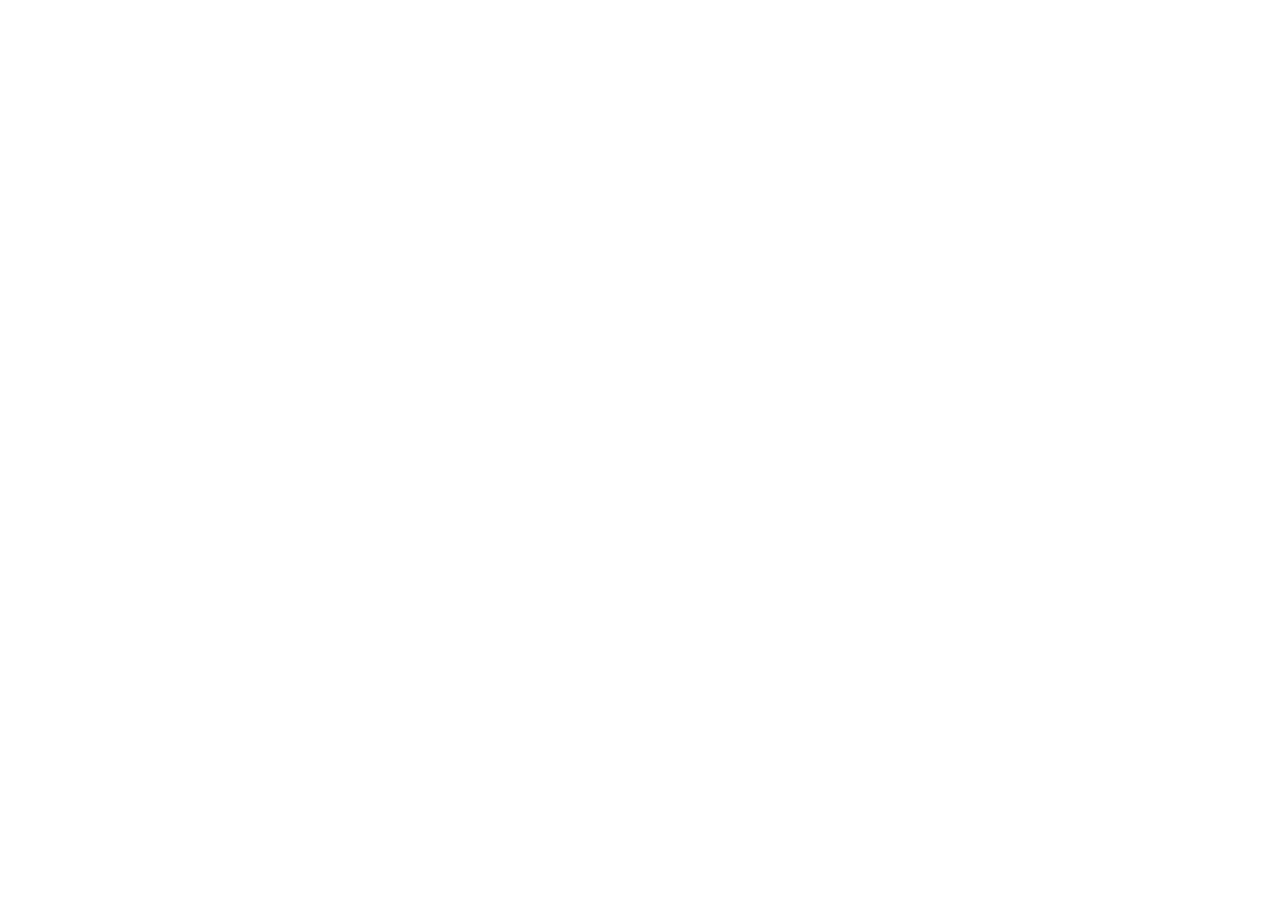
==== commit 249c6adf: "Add studio app launcher with home screen icon" ====
--- a/app/index.html
+++ b/app/index.html
@@ -1,8863 +1,74 @@
-<!DOCTYPE html>
-<html lang="en-CA">
+<!doctype html>
+<html lang="en">
 <head>
   <meta charset="utf-8">
-  <meta name="viewport" content="width=device-width, initial-scale=1, maximum-scale=1, viewport-fit=cover">
-  <title>Order Studio</title>
+  <meta name="viewport" content="width=device-width, initial-scale=1">
+  <title>Social Studio</title>
   <meta name="robots" content="noindex">
-  <meta name="apple-mobile-web-app-capable" content="yes">
-  <meta name="mobile-web-app-capable" content="yes">
-  <meta name="apple-mobile-web-app-title" content="Order Studio">
-  <meta name="apple-mobile-web-app-status-bar-style" content="black-translucent">
-  <meta name="theme-color" content="#2F473C">
+  <meta name="theme-color" content="#8BC4A9">
+  <meta name="apple-mobile-web-app-title" content="Social Studio">
+  <link rel="apple-touch-icon" href="icon-180.png">
+  <link rel="icon" type="image/png" sizes="192x192" href="icon-192.png">
   <link rel="manifest" href="manifest.webmanifest">
-  <link rel="apple-touch-icon" href="apple-touch-icon.png">
-  <link rel="icon" type="image/png" href="icon-192.png">
   <link rel="preconnect" href="https://fonts.googleapis.com">
   <link rel="preconnect" href="https://fonts.gstatic.com" crossorigin>
-  <link href="https://fonts.googleapis.com/css2?family=Amatic+SC:wght@700&family=Plus+Jakarta+Sans:wght@400;500;600;700&display=swap" rel="stylesheet">
+  <link href="https://fonts.googleapis.com/css2?family=Amatic+SC:wght@700&family=Plus+Jakarta+Sans:wght@400;600&display=swap" rel="stylesheet">
   <style>
-:root {
-  /* Brand (matches Social Studio) */
-  --green: #8BC4A9;
-  --green-500: #74B395;
-  --forest: #4C6D5E;
-  --forest-700: #3D5A4D;
-  --forest-800: #2F473C;
-  --white: #FFFFFF;
-  --warm-white: #FFFDF9;
-  --sage-25: #FAFCFA;
-  --sage-50: #F4F8F5;
-  --sage-100: #EAF3EE;
-  --sage-150: #E0EDE5;
-  --sage-200: #D3E5DA;
-  --line: #E4ECE7;
-  --ink: #2C3832;
-  --ink-2: #4E5C55;
-  --muted: #74827A;
-  --muted-2: #9AA79F;
-  /* Status */
-  --st-gray-bg: #F0F2F1;   --st-gray: #5F6B65;
-  --st-blue-bg: #E7F0F8;   --st-blue: #3F6B8F;
-  --st-green-bg: #E4F2EA;  --st-green: #2F7A55;
-  --st-purple-bg: #EEEBF8; --st-purple: #5D52A0;
-  --st-red-bg: #FBEBEB;    --st-red: #A8464C;
-  --st-amber-bg: #FFF4DF;  --st-amber: #94661A;
-
-  --radius-sm: 10px;
-  --radius: 16px;
-  --radius-lg: 22px;
-  --shadow-sm: 0 1px 2px rgba(47, 71, 60, .05);
-  --shadow: 0 1px 2px rgba(47, 71, 60, .04), 0 6px 22px rgba(47, 71, 60, .06);
-  --shadow-lg: 0 12px 40px rgba(47, 71, 60, .14);
-  --font-head: "Amatic SC", "Patrick Hand", cursive;
-  --font: "Plus Jakarta Sans", "Segoe UI", system-ui, -apple-system, sans-serif;
-  --sidebar-w: 252px;
-  --sidebar-w-collapsed: 78px;
-  --topbar-h: 72px;
-}
-
-* { box-sizing: border-box; }
-html, body { margin: 0; height: 100%; }
-body {
-  font-family: var(--font); font-size: 14px; color: var(--ink);
-  background: var(--sage-50); -webkit-font-smoothing: antialiased;
-}
-button, input, select, textarea { font-family: inherit; font-size: inherit; color: inherit; }
-a { color: var(--forest); }
-.muted { color: var(--muted); }
-.small { font-size: 12px; }
-.ico { display: inline-flex; width: 20px; height: 20px; flex: none; }
-.ico svg { width: 100%; height: 100%; }
-.mobile-only { display: none !important; }
-
-/* ---------- Layout ---------- */
-.app { display: flex; min-height: 100vh; }
-.sidebar {
-  width: var(--sidebar-w); flex: none; background: var(--white);
-  border-right: 1px solid var(--line); display: flex; flex-direction: column;
-  position: sticky; top: 0; height: 100vh; transition: width .2s ease; z-index: 30;
-}
-.sidebar-brand { padding: 22px 20px 14px; display: flex; flex-direction: column; align-items: flex-start; gap: 4px; }
-.brand-full { max-width: 170px; height: auto; }
-.brand-mark { display: none; width: 38px; height: 38px; }
-.brand-sub {
-  font-family: var(--font-head); font-size: 26px; color: var(--forest); line-height: 1; padding-left: 2px;
-}
-.nav { display: flex; flex-direction: column; gap: 2px; padding: 8px 12px; flex: 1; overflow-y: auto; }
-.nav-item {
-  display: flex; align-items: center; gap: 12px; height: 44px; padding: 0 12px;
-  border-radius: 12px; border: 0; background: none; cursor: pointer; text-align: left;
-  color: var(--ink-2); font-weight: 500; text-decoration: none; width: 100%;
-}
-.nav-item:hover { background: var(--sage-50); color: var(--ink); }
-.nav-item.active { background: var(--sage-100); color: var(--forest-800); font-weight: 600; }
-.nav-item.active .ico { color: var(--forest); }
-.nav-item .badge { margin-left: auto; }
-.sidebar-foot { padding: 12px; border-top: 1px solid var(--line); display: flex; flex-direction: column; gap: 2px; }
-.collapse-btn {
-  display: flex; align-items: center; gap: 12px; height: 40px; padding: 0 12px; border: 0;
-  background: none; color: var(--muted); border-radius: 12px; cursor: pointer;
-}
-.collapse-btn:hover { background: var(--sage-50); }
-.app[data-sidebar="collapsed"] .sidebar { width: var(--sidebar-w-collapsed); }
-.app[data-sidebar="collapsed"] .label,
-.app[data-sidebar="collapsed"] .brand-full,
-.app[data-sidebar="collapsed"] .brand-sub,
-.app[data-sidebar="collapsed"] .nav-item .badge { display: none; }
-.app[data-sidebar="collapsed"] .brand-mark { display: block; }
-.app[data-sidebar="collapsed"] .sidebar-brand { align-items: center; padding: 20px 0 12px; }
-.app[data-sidebar="collapsed"] .nav-item,
-.app[data-sidebar="collapsed"] .collapse-btn { justify-content: center; padding: 0; }
-.app[data-sidebar="collapsed"] .collapse-btn .ico { transform: scaleX(-1); }
-
-.main { flex: 1; min-width: 0; display: flex; flex-direction: column; }
-.topbar {
-  height: var(--topbar-h); display: flex; align-items: center; gap: 16px; padding: 0 28px;
-  background: rgba(244, 248, 245, .9); backdrop-filter: blur(8px);
-  position: sticky; top: 0; z-index: 20; border-bottom: 1px solid transparent;
-}
-.topbar-title { min-width: 0; flex: 1; }
-.topbar-title h1 {
-  margin: 0; font-family: var(--font-head); font-size: 38px; line-height: 1; color: var(--forest-800); font-weight: 700;
-}
-.topbar-title p { margin: 2px 0 0; font-size: 13px; white-space: nowrap; overflow: hidden; text-overflow: ellipsis; }
-.topbar-actions { display: flex; gap: 10px; align-items: center; }
-.content { padding: 8px 28px 40px; flex: 1; min-width: 0; }
-.scrim { display: none; }
-
-/* ---------- Buttons & inputs ---------- */
-.btn {
-  display: inline-flex; align-items: center; justify-content: center; gap: 8px; height: 40px; padding: 0 16px;
-  border-radius: 12px; border: 1px solid transparent; font-weight: 600; font-size: 14px;
-  text-decoration: none; cursor: pointer; white-space: nowrap; background: var(--white);
-}
-.btn .ico { width: 18px; height: 18px; }
-.btn-primary { background: var(--forest); color: var(--white); }
-.btn-primary:hover { background: var(--forest-700); }
-.btn-secondary { background: var(--white); border-color: var(--line); color: var(--ink); }
-.btn-secondary:hover { background: var(--sage-25); border-color: var(--sage-200); }
-.btn-ghost { background: none; color: var(--forest); }
-.btn-ghost:hover { background: var(--sage-100); }
-.btn-danger { background: none; color: var(--st-red); }
-.btn-danger:hover { background: var(--st-red-bg); }
-.btn-sm { height: 32px; padding: 0 12px; font-size: 13px; border-radius: 10px; }
-.btn:disabled { opacity: .55; cursor: default; }
-.icon-btn {
-  width: 40px; height: 40px; border-radius: 12px; border: 0; background: none; cursor: pointer;
-  display: inline-flex; align-items: center; justify-content: center; color: var(--ink-2); flex: none;
-}
-.icon-btn:hover { background: var(--sage-100); }
-.icon-btn.sm { width: 32px; height: 32px; border-radius: 10px; }
-.icon-btn.sm .ico { width: 16px; height: 16px; }
-
-.field { display: flex; flex-direction: column; gap: 6px; margin-bottom: 14px; min-width: 0; }
-.field > label, .label-sm { font-size: 12px; font-weight: 600; color: var(--ink-2); }
-.input, select.input, textarea.input {
-  height: 40px; padding: 0 12px; border: 1px solid var(--line); border-radius: 10px;
-  background: var(--white); outline: none; width: 100%; min-width: 0;
-}
-textarea.input { height: auto; min-height: 84px; padding: 10px 12px; resize: vertical; line-height: 1.5; }
-.input:focus { border-color: var(--green-500); box-shadow: 0 0 0 3px rgba(139, 196, 169, .25); }
-.row { display: grid; grid-template-columns: 1fr 1fr; gap: 12px; }
-.row-3 { display: grid; grid-template-columns: 1fr 1fr 1fr; gap: 12px; }
-.check { display: inline-flex; align-items: center; gap: 8px; cursor: pointer; font-weight: 500; }
-.check input { width: 18px; height: 18px; accent-color: var(--forest); }
-.search {
-  position: relative; display: flex; align-items: center;
-}
-.search .ico { position: absolute; left: 12px; width: 16px; height: 16px; color: var(--muted); pointer-events: none; }
-.search input { padding-left: 36px; width: 240px; }
-.seg { display: inline-flex; background: var(--white); border: 1px solid var(--line); border-radius: 12px; padding: 3px; }
-.seg button {
-  border: 0; background: none; height: 32px; padding: 0 12px; border-radius: 9px; cursor: pointer;
-  color: var(--muted); font-weight: 600; display: inline-flex; align-items: center; gap: 6px;
-}
-.seg button .ico { width: 16px; height: 16px; }
-.seg button.on { background: var(--sage-100); color: var(--forest-800); }
-
-/* ---------- Cards, chips ---------- */
-.card { background: var(--white); border: 1px solid var(--line); border-radius: var(--radius); box-shadow: var(--shadow); }
-.card-pad { padding: 20px; }
-.card h3 { margin: 0 0 12px; font-size: 15px; font-weight: 700; }
-.chip {
-  display: inline-flex; align-items: center; gap: 6px; height: 24px; padding: 0 10px; border-radius: 999px;
-  font-size: 12px; font-weight: 600; white-space: nowrap; background: var(--st-gray-bg); color: var(--st-gray);
-}
-.chip .dot { width: 6px; height: 6px; border-radius: 50%; background: currentColor; }
-.chip.gray { background: var(--st-gray-bg); color: var(--st-gray); }
-.chip.blue { background: var(--st-blue-bg); color: var(--st-blue); }
-.chip.green { background: var(--st-green-bg); color: var(--st-green); }
-.chip.purple { background: var(--st-purple-bg); color: var(--st-purple); }
-.chip.red { background: var(--st-red-bg); color: var(--st-red); }
-.chip.amber { background: var(--st-amber-bg); color: var(--st-amber); }
-.tag { display: inline-flex; height: 22px; padding: 0 8px; border-radius: 6px; background: var(--sage-100); color: var(--forest-700); font-size: 11px; font-weight: 600; align-items: center; }
-.badge { min-width: 22px; height: 22px; padding: 0 7px; border-radius: 999px; background: var(--st-amber-bg); color: var(--st-amber); font-size: 12px; font-weight: 700; display: inline-flex; align-items: center; justify-content: center; }
-.badge.red { background: var(--st-red-bg); color: var(--st-red); }
-
-/* ---------- Toolbar ---------- */
-.toolbar { display: flex; flex-wrap: wrap; align-items: center; gap: 10px; margin-bottom: 18px; }
-.toolbar .spacer { flex: 1; }
-
-/* ---------- Dashboard ---------- */
-.kpis { display: grid; grid-template-columns: repeat(4, minmax(0, 1fr)); gap: 16px; margin-bottom: 20px; }
-.kpi { padding: 18px 20px; }
-.kpi .k-label { font-size: 12px; font-weight: 600; color: var(--muted); display: flex; align-items: center; gap: 8px; }
-.kpi .k-label .ico { width: 16px; height: 16px; color: var(--forest); }
-.kpi .k-val { font-size: 28px; font-weight: 700; margin-top: 8px; color: var(--forest-800); letter-spacing: -.5px; }
-.kpi .k-sub { font-size: 12px; color: var(--muted); margin-top: 2px; }
-.dash-grid { display: grid; grid-template-columns: 1.4fr 1fr; gap: 20px; }
-.dash-grid .stack { display: flex; flex-direction: column; gap: 20px; min-width: 0; }
-.stage-bars { display: flex; flex-direction: column; gap: 12px; }
-.stage-bar { display: grid; grid-template-columns: 130px 1fr 80px; gap: 12px; align-items: center; font-size: 13px; }
-.stage-bar .track { height: 10px; background: var(--sage-100); border-radius: 999px; overflow: hidden; }
-.stage-bar .fill { height: 100%; border-radius: 999px; background: var(--green-500); }
-.stage-bar .num { text-align: right; font-weight: 600; }
-.list { display: flex; flex-direction: column; }
-.list-row {
-  display: flex; align-items: center; gap: 12px; padding: 12px 4px; border-top: 1px solid var(--line); cursor: pointer;
-}
-.list-row:first-child { border-top: 0; }
-.list-row:hover { background: var(--sage-25); }
-.list-row .grow { flex: 1; min-width: 0; }
-.list-row .title { font-weight: 600; white-space: nowrap; overflow: hidden; text-overflow: ellipsis; }
-.list-row .sub { font-size: 12px; color: var(--muted); }
-.list-row .amt { font-weight: 700; white-space: nowrap; }
-
-/* ---------- Board ---------- */
-.board { display: grid; grid-auto-flow: column; grid-auto-columns: minmax(260px, 1fr); gap: 16px; overflow-x: auto; padding-bottom: 12px; align-items: start; }
-.col { background: var(--sage-100); border-radius: var(--radius); padding: 10px; min-height: 200px; display: flex; flex-direction: column; gap: 10px; transition: background .15s; }
-.col.drop { background: var(--sage-200); }
-.col-head { display: flex; align-items: center; gap: 8px; padding: 4px 6px 2px; }
-.col-head .name { font-weight: 700; }
-.col-head .count { color: var(--muted); font-weight: 600; font-size: 12px; }
-.col-head .sum { margin-left: auto; font-size: 12px; font-weight: 700; color: var(--forest-700); }
-.col-add { border: 1px dashed var(--sage-200); background: rgba(255,255,255,.5); border-radius: 12px; height: 38px; cursor: pointer; color: var(--forest); font-weight: 600; display: flex; align-items: center; justify-content: center; gap: 6px; }
-.col-add:hover { background: var(--white); }
-.col-add .ico { width: 16px; height: 16px; }
-.tile {
-  background: var(--white); border: 1px solid var(--line); border-radius: 14px; padding: 14px; cursor: pointer;
-  box-shadow: var(--shadow-sm); display: flex; flex-direction: column; gap: 8px;
-}
-.tile:hover { border-color: var(--sage-200); box-shadow: var(--shadow); }
-.tile.dragging { opacity: .5; }
-.tile .t-top { display: flex; align-items: center; gap: 8px; }
-.tile .t-num { font-size: 12px; font-weight: 700; color: var(--muted); }
-.tile .t-amt { margin-left: auto; font-weight: 700; color: var(--forest-800); }
-.tile .t-title { font-weight: 700; font-size: 15px; line-height: 1.3; }
-.tile .t-sub { font-size: 12px; color: var(--muted); line-height: 1.4; }
-.tile .t-chips { display: flex; flex-wrap: wrap; gap: 6px; }
-.tile .t-photo { width: 100%; aspect-ratio: 16/10; border-radius: 10px; object-fit: cover; background: var(--sage-100); display: block; }
-.tile .t-move { display: none; }
-
-/* ---------- Table ---------- */
-.table-wrap { overflow-x: auto; }
-table.tbl { width: 100%; border-collapse: collapse; }
-.tbl th { text-align: left; font-size: 12px; font-weight: 600; color: var(--muted); padding: 12px 16px; border-bottom: 1px solid var(--line); white-space: nowrap; }
-.tbl td { padding: 14px 16px; border-bottom: 1px solid var(--line); vertical-align: middle; }
-.tbl tr:last-child td { border-bottom: 0; }
-.tbl tbody tr { cursor: pointer; }
-.tbl tbody tr:hover { background: var(--sage-25); }
-.tbl .num { text-align: right; white-space: nowrap; }
-.tbl .strong { font-weight: 600; }
-
-/* ---------- Grid of cards ---------- */
-.grid-cards { display: grid; grid-template-columns: repeat(auto-fill, minmax(250px, 1fr)); gap: 16px; }
-.pcard { padding: 18px; cursor: pointer; display: flex; flex-direction: column; gap: 10px; }
-.pcard:hover { box-shadow: var(--shadow-lg); }
-.pcard .p-name { font-weight: 700; font-size: 16px; }
-.pcard .p-price { font-size: 22px; font-weight: 700; color: var(--forest-800); }
-.pcard .p-meta { display: flex; justify-content: space-between; font-size: 12px; color: var(--muted); border-top: 1px solid var(--line); padding-top: 10px; }
-.avatar { width: 40px; height: 40px; border-radius: 50%; background: var(--sage-100); color: var(--forest); font-weight: 700; display: inline-flex; align-items: center; justify-content: center; flex: none; }
-
-/* ---------- Drawer ---------- */
-.drawer-scrim { position: fixed; inset: 0; background: rgba(44, 56, 50, .3); opacity: 0; pointer-events: none; transition: opacity .2s; z-index: 50; }
-.drawer-scrim.open { opacity: 1; pointer-events: auto; }
-.drawer {
-  position: fixed; top: 0; right: 0; height: 100%; width: min(640px, 100%); background: var(--warm-white);
-  box-shadow: var(--shadow-lg); transform: translateX(100%); transition: transform .25s ease; z-index: 60;
-  display: flex; flex-direction: column;
-}
-.drawer.open { transform: none; }
-.drawer-head { display: flex; align-items: center; gap: 12px; padding: 18px 24px; border-bottom: 1px solid var(--line); }
-.drawer-head h2 { margin: 0; flex: 1; font-family: var(--font-head); font-size: 34px; color: var(--forest-800); line-height: 1; }
-.drawer-body { flex: 1; overflow-y: auto; padding: 20px 24px; }
-.drawer-foot { padding: 14px 24px; border-top: 1px solid var(--line); display: flex; gap: 10px; align-items: center; background: var(--white); }
-.drawer-foot .spacer { flex: 1; }
-.section-title { font-size: 13px; font-weight: 700; color: var(--forest-700); text-transform: uppercase; letter-spacing: .6px; margin: 22px 0 12px; display: flex; align-items: center; gap: 8px; }
-.section-title:first-child { margin-top: 0; }
-
-/* Line items */
-.items { display: flex; flex-direction: column; gap: 10px; }
-.item { background: var(--white); border: 1px solid var(--line); border-radius: 12px; padding: 12px; }
-.item-main { display: grid; grid-template-columns: 1fr 70px 100px 32px; gap: 8px; align-items: end; }
-.item-main .field { margin: 0; }
-.item-total { display: flex; justify-content: space-between; align-items: center; margin-top: 8px; font-size: 13px; }
-.item-total strong { font-size: 14px; }
-.addons { margin-top: 8px; display: flex; flex-direction: column; gap: 6px; }
-.addon { display: grid; grid-template-columns: 1fr 100px 32px; gap: 8px; }
-.addon .input { height: 34px; font-size: 13px; }
-.link-btn { border: 0; background: none; color: var(--forest); font-weight: 600; cursor: pointer; padding: 4px 0; font-size: 13px; display: inline-flex; align-items: center; gap: 4px; }
-.link-btn .ico { width: 14px; height: 14px; }
-.summary { background: var(--white); border: 1px solid var(--line); border-radius: 12px; padding: 14px 16px; }
-.sum-row { display: flex; justify-content: space-between; align-items: center; padding: 5px 0; gap: 12px; }
-.sum-row .input { width: 110px; height: 34px; text-align: right; }
-.sum-row.total { border-top: 1px solid var(--line); margin-top: 6px; padding-top: 12px; font-size: 18px; font-weight: 700; color: var(--forest-800); }
-.sum-row.profit { font-size: 13px; color: var(--muted); }
-.money-in { position: relative; }
-.money-in::before { content: "$"; position: absolute; left: 10px; top: 50%; transform: translateY(-50%); color: var(--muted); font-size: 13px; pointer-events: none; }
-.money-in .input { padding-left: 22px; }
-.sum-row .money-in .input { padding-left: 22px; }
-
-/* Photos & links */
-.photos { display: grid; grid-template-columns: repeat(auto-fill, minmax(110px, 1fr)); gap: 10px; }
-.photo { position: relative; aspect-ratio: 1; border-radius: 12px; overflow: hidden; background: var(--sage-100); }
-.photo img { width: 100%; height: 100%; object-fit: cover; display: block; }
-.photo .icon-btn { position: absolute; top: 4px; right: 4px; background: rgba(255,255,255,.9); }
-.photo-add { aspect-ratio: 1; border: 1px dashed var(--sage-200); border-radius: 12px; display: flex; flex-direction: column; gap: 6px; align-items: center; justify-content: center; color: var(--forest); font-weight: 600; font-size: 12px; cursor: pointer; background: var(--white); }
-.photo-add:hover { background: var(--sage-25); }
-.links { display: flex; flex-direction: column; gap: 8px; }
-.link-row { display: flex; gap: 8px; align-items: center; }
-.link-row a { flex: 1; min-width: 0; overflow: hidden; text-overflow: ellipsis; white-space: nowrap; }
-
-/* Empty, toast, loading */
-.empty { text-align: center; padding: 48px 20px; color: var(--muted); }
-.empty img { width: 56px; opacity: .85; }
-.empty h3 { font-family: var(--font-head); font-size: 30px; color: var(--forest); margin: 10px 0 4px; }
-.empty p { margin: 0 0 16px; }
-.toast {
-  position: fixed; bottom: 24px; left: 50%; transform: translate(-50%, 20px); background: var(--forest-800); color: var(--white);
-  padding: 12px 18px; border-radius: 12px; font-weight: 600; opacity: 0; pointer-events: none; transition: all .2s; z-index: 80; box-shadow: var(--shadow-lg);
-}
-.toast.show { opacity: 1; transform: translate(-50%, 0); }
-.toast.err { background: var(--st-red); }
-.loading { position: fixed; inset: 0; background: var(--sage-50); display: flex; flex-direction: column; align-items: center; justify-content: center; z-index: 100; color: var(--forest); font-weight: 600; transition: opacity .3s; }
-.loading img { width: 64px; animation: pulse 1.4s ease-in-out infinite; }
-.loading.hide { opacity: 0; pointer-events: none; }
-@keyframes pulse { 50% { transform: scale(.9); opacity: .7; } }
-
-.due-over { color: var(--st-red); font-weight: 600; }
-.due-soon { color: var(--st-amber); font-weight: 600; }
-.hint { font-size: 12px; color: var(--muted); margin: -6px 0 14px; }
-.margin-good { color: var(--st-green); font-weight: 600; }
-.margin-low { color: var(--st-amber); font-weight: 600; }
-
-/* ---------- Responsive ---------- */
-@media (max-width: 1100px) {
-  .kpis { grid-template-columns: repeat(2, minmax(0, 1fr)); }
-  .dash-grid { grid-template-columns: 1fr; }
-}
-@media (max-width: 820px) {
-  .mobile-only { display: inline-flex !important; }
-  .desktop-only { display: none !important; }
-  .sidebar { position: fixed; left: 0; top: 0; transform: translateX(-100%); transition: transform .25s ease; box-shadow: var(--shadow-lg); width: 270px !important; }
-  .app.nav-open .sidebar { transform: none; }
-  .app.nav-open .scrim { display: block; position: fixed; inset: 0; background: rgba(44,56,50,.3); z-index: 25; }
-  .app .sidebar .label, .app .sidebar .brand-full, .app .sidebar .brand-sub { display: initial !important; }
-  .app .sidebar .brand-mark { display: none !important; }
-  .collapse-btn { display: none; }
-  .topbar { padding: 0 12px; gap: 8px; height: 64px; }
-  .topbar-title h1 { font-size: 32px; }
-  .topbar-actions .btn .label { display: none; }
-  .topbar-actions .btn { padding: 0 12px; }
-  .content { padding: 8px 16px 32px; }
-  .search input { width: 100%; }
-  .search { flex: 1 1 100%; }
-  .kpis { gap: 10px; }
-  .kpi { padding: 14px; }
-  .kpi .k-val { font-size: 22px; }
-  .board { grid-auto-columns: 82%; scroll-snap-type: x mandatory; }
-  .col { scroll-snap-align: start; }
-  .tile .t-move { display: block; }
-  .row-3 { grid-template-columns: 1fr 1fr; }
-  .stage-bar { grid-template-columns: auto 1fr auto; }
-  .toast { top: 16px; bottom: auto; transform: translate(-50%, -20px); }
-  .drawer-head, .drawer-body, .drawer-foot { padding-left: 16px; padding-right: 16px; }
-  .item-main { grid-template-columns: 1fr 1fr 32px; }
-  .item-main .field.item-name { grid-column: 1 / -1; }
-  .tbl .hide-sm { display: none; }
-  .tbl th, .tbl td { padding: 12px 10px; }
-}
-@media (max-width: 420px) {
-  .row { grid-template-columns: 1fr; }
-}
-.nav-section { padding: 16px 12px 6px; font-size: 11px; font-weight: 700; letter-spacing: .6px; text-transform: uppercase; color: var(--muted-2); }
-.app[data-sidebar="collapsed"] .nav-section { padding: 10px 0 4px; border-top: 1px solid var(--line); margin: 6px 10px 0; }
-.nav-add { color: var(--forest); }
-.nav-add .ico { color: var(--green-500); }
-.t-field { display: flex; justify-content: space-between; gap: 10px; font-size: 12px; align-items: center; }
-.t-field > span:last-child { text-align: right; min-width: 0; overflow: hidden; text-overflow: ellipsis; }
-.tbl th.sortable { cursor: pointer; user-select: none; }
-.tbl th.sortable:hover { color: var(--forest); }
-.tbl tfoot td { border-top: 1px solid var(--line); border-bottom: 0; background: var(--sage-25); }
-.ext { text-decoration: none; }
-.ext:hover { text-decoration: underline; }
-.tpl-grid { display: grid; grid-template-columns: 1fr 1fr; gap: 12px; }
-.tpl { text-align: left; background: var(--white); border: 1px solid var(--line); border-radius: 14px; padding: 16px; cursor: pointer; display: flex; flex-direction: column; gap: 6px; }
-.tpl:hover { border-color: var(--green-500); box-shadow: var(--shadow); }
-.tpl-ico { width: 36px; height: 36px; border-radius: 10px; background: var(--sage-100); color: var(--forest); display: inline-flex; align-items: center; justify-content: center; margin-bottom: 4px; }
-.icon-pick { display: flex; flex-wrap: wrap; gap: 6px; }
-.icon-pick .icon-btn { border: 1px solid var(--line); background: var(--white); }
-.icon-pick .icon-btn.on { background: var(--sage-100); border-color: var(--green-500); color: var(--forest-800); }
-.feat-list { display: flex; flex-direction: column; gap: 10px; }
-.feat { display: flex; align-items: center; gap: 12px; background: var(--white); border: 1px solid var(--line); border-radius: 12px; padding: 12px 14px; cursor: pointer; }
-.feat-ico { width: 34px; height: 34px; border-radius: 10px; background: var(--sage-100); color: var(--forest); display: inline-flex; align-items: center; justify-content: center; flex: none; }
-.feat-ico .ico { width: 18px; height: 18px; }
-.feat-txt { flex: 1; display: flex; flex-direction: column; gap: 2px; min-width: 0; }
-.switch { position: relative; width: 40px; height: 24px; flex: none; }
-.switch input { opacity: 0; width: 0; height: 0; position: absolute; }
-.switch span { position: absolute; inset: 0; background: var(--sage-200); border-radius: 999px; transition: background .15s; }
-.switch span::after { content: ""; position: absolute; left: 3px; top: 3px; width: 18px; height: 18px; border-radius: 50%; background: var(--white); box-shadow: var(--shadow-sm); transition: transform .15s; }
-.switch input:checked + span { background: var(--forest); }
-.switch input:checked + span::after { transform: translateX(16px); }
-.switch input:focus-visible + span { box-shadow: 0 0 0 3px rgba(139, 196, 169, .4); }
-.sub-box { margin: -4px 0 0 46px; padding: 12px; background: var(--sage-25); border: 1px dashed var(--sage-200); border-radius: 12px; }
-.stage-row { display: flex; align-items: center; gap: 8px; margin-bottom: 8px; }
-.stage-row .input { height: 34px; }
-.fld-main { display: grid; grid-template-columns: 1fr 150px auto auto; gap: 8px; align-items: center; }
-.fld-btns { display: inline-flex; }
-.icon-btn:disabled { opacity: .35; cursor: default; }
-.att-list { margin-bottom: 10px; }
-.att-row { display: flex; align-items: center; gap: 10px; padding: 8px 10px; background: var(--white); border: 1px solid var(--line); border-radius: 10px; margin-bottom: 6px; }
-.att-row > .ico { width: 18px; height: 18px; color: var(--forest); }
-.att-name { flex: 1; min-width: 0; overflow: hidden; text-overflow: ellipsis; white-space: nowrap; font-weight: 600; text-decoration: none; }
-.att-actions { display: flex; flex-wrap: wrap; gap: 8px; align-items: center; }
-.section-title .ico { width: 16px; height: 16px; }
-.note-new { display: flex; flex-direction: column; gap: 8px; align-items: flex-end; margin-bottom: 12px; }
-.notes { display: flex; flex-direction: column; gap: 8px; }
-.note { background: var(--white); border: 1px solid var(--line); border-left: 3px solid var(--green); border-radius: 10px; padding: 10px 12px; }
-.note-text { white-space: pre-wrap; line-height: 1.5; }
-.note-meta { display: flex; justify-content: space-between; align-items: center; font-size: 12px; color: var(--muted); margin-top: 4px; }
-.note-meta .link-btn { font-size: 12px; color: var(--muted); }
-@media (max-width: 820px) {
-  .tpl-grid { grid-template-columns: 1fr; }
-  .fld-main { grid-template-columns: 1fr 1fr; }
-  .sub-box { margin-left: 0; }
-  .topbar-title h1 { white-space: nowrap; overflow: hidden; text-overflow: ellipsis; }
-}
-.inv-status { display: flex; flex-direction: column; gap: 8px; margin-bottom: 14px; font-size: 13px; }
-.inv-status .chip { margin-right: 6px; }
-.inv-actions { display: flex; flex-wrap: wrap; gap: 8px; }
-.inv-email { margin-top: 14px; background: var(--white); border: 1px solid var(--line); border-radius: 12px; padding: 14px; }
-.inv-preview-wrap { margin-top: 18px; }
-.inv-preview { background: #e9eeeb; border-radius: 12px; padding: 12px; }
-.inv-preview iframe { width: 100%; min-height: 600px; border: 0; background: #fff; border-radius: 6px; box-shadow: var(--shadow-sm); display: block; }
-@media (max-width: 820px) {
-  .drawer-foot [data-close] { display: none; }
-  .inv-actions .btn { flex: 1 1 calc(50% - 8px); }
-  .inv-preview { padding: 6px; }
-}
-@media (max-width: 820px) {
-  /* iPhone: let the whole panel scroll so the bottom buttons can always be reached */
-  .drawer { display: block; overflow-y: auto; -webkit-overflow-scrolling: touch; overscroll-behavior: contain; }
-  .drawer-head { position: sticky; top: 0; z-index: 2; background: var(--warm-white); }
-  .drawer-body { overflow: visible; }
-  .drawer-foot { flex-wrap: wrap; border-radius: 14px; margin: 8px 16px calc(110px + env(safe-area-inset-bottom)); border: 1px solid var(--line); }
-  .drawer-foot .spacer { display: none; }
-  .drawer-foot .btn { flex: 1 1 auto; }
-  .drawer-foot .btn-primary { flex: 1 1 100%; order: -1; height: 46px; }
-  .content { padding-bottom: calc(110px + env(safe-area-inset-bottom)); }
-}
-@media (max-width: 820px) {
-  /* Stop iPhone zooming in when a box is tapped (it zooms on text under 16px) */
-  .input, select.input, textarea.input, .search input { font-size: 16px; }
-  .addon .input, .stage-row .input, .sum-row .input { font-size: 16px; }
-  /* iPhone date boxes can stretch wider than the screen */
-  input[type="date"].input { -webkit-appearance: none; appearance: none; display: block; min-width: 0; max-width: 100%; line-height: 38px; }
-  input[type="date"].input::-webkit-date-and-time-value { text-align: left; }
-  /* Panels only scroll up and down */
-  html, body { overflow-x: hidden; }
-  .drawer { overflow-x: hidden; touch-action: pan-y; }
-  .drawer-body, .drawer-foot, .drawer-head { max-width: 100%; }
-}
-.receipts { display: flex; flex-direction: column; gap: 8px; margin-bottom: 10px; }
-.receipt { display: flex; align-items: center; gap: 10px; background: var(--white); border: 1px solid var(--line); border-radius: 12px; padding: 8px 10px; }
-.receipt img { width: 52px; height: 52px; object-fit: cover; border-radius: 8px; background: var(--sage-100); flex: none; }
-.receipt-pdf { width: 52px; height: 52px; border-radius: 8px; background: var(--st-red-bg); color: var(--st-red); display: inline-flex; flex-direction: column; align-items: center; justify-content: center; font-size: 10px; font-weight: 700; flex: none; }
-.receipt-pdf .ico { width: 18px; height: 18px; }
-.receipt-name { flex: 1; min-width: 0; overflow: hidden; text-overflow: ellipsis; white-space: nowrap; font-weight: 600; text-decoration: none; }
-.receipt-drop { display: flex; flex-direction: column; align-items: center; gap: 4px; text-align: center; padding: 18px; border: 2px dashed var(--sage-200); border-radius: 14px; background: var(--white); cursor: pointer; color: var(--forest); }
-.receipt-drop:hover { background: var(--sage-25); border-color: var(--green-500); }
-.receipt-drop .ico { width: 28px; height: 28px; }
-.exp-tbl .month-row td { background: var(--sage-50); padding: 8px 16px; font-size: 12px; font-weight: 700; color: var(--forest-700); cursor: default; }
-.exp-tbl .month-row td { display: table-cell; }
-.exp-tbl .month-row span { text-transform: uppercase; letter-spacing: .6px; }
-.exp-tbl .month-row strong { float: right; }
-.exp-tbl tbody tr.month-row:hover { background: none; }
-.exp-ul { margin: 0; padding-left: 18px; line-height: 1.7; }
-@media (max-width: 820px) {
-  .exp-tbl .month-row td { padding: 8px 10px; }
-  .seg { max-width: 100%; overflow-x: auto; }
-  .seg button { padding: 0 10px; flex: none; }
-}
-.sup-list { display: flex; flex-direction: column; gap: 16px; }
-.sup-card { overflow: hidden; }
-.sup-head { display: flex; align-items: flex-start; gap: 12px; padding: 16px; border-bottom: 1px solid var(--line); background: var(--sage-25); }
-.sup-name { font-weight: 700; font-size: 16px; }
-.sup-notes { margin-top: 2px; line-height: 1.4; }
-.sup-actions { display: flex; gap: 6px; align-items: center; flex: none; }
-.sup-card .tbl td, .sup-card .tbl th { padding-top: 11px; padding-bottom: 11px; }
-.sup-add { width: 100%; border: 0; border-top: 1px solid var(--line); background: none; padding: 12px; color: var(--forest); font-weight: 600; cursor: pointer; display: flex; align-items: center; justify-content: center; gap: 6px; }
-.sup-add:hover { background: var(--sage-25); }
-.sup-add .ico { width: 16px; height: 16px; }
-.shop-btn { color: var(--forest-800); }
-.shop-btn .ico { color: var(--forest); }
-.shop-row { display: flex; flex-wrap: wrap; gap: 8px; margin: -4px 0 14px; }
-.mat-note { max-width: 420px; overflow: hidden; text-overflow: ellipsis; white-space: nowrap; }
-@media (max-width: 820px) {
-  .sup-head { padding: 14px 12px; }
-  .mat-note { max-width: 180px; }
-}
-.p-suggest { font-size: 12px; color: var(--forest-700); background: var(--sage-50); border-radius: 8px; padding: 6px 10px; }
-.restock { display: flex; align-items: center; gap: 8px; margin: -4px 0 10px; flex-wrap: wrap; }
-.restock .input { width: 90px; height: 32px; }
-.qm { margin-top: 12px; border: 1px solid var(--line); border-radius: 14px; background: var(--sage-25); padding: 12px 12px 10px; }
-.ends-seg { display: flex; width: 100%; }
-.ends-seg button { flex: 1; white-space: nowrap; justify-content: center; }
-@media (max-width: 420px) { .ends-seg button { font-size: 12px; padding-left: 4px; padding-right: 4px; } }
-.auto-note { margin: 10px 0 2px; padding: 10px 12px; border-radius: 12px; background: var(--st-green-bg); color: var(--ink); font-size: 13px; line-height: 1.45; }
-.auto-note.reading { background: var(--sage-100); color: var(--ink-2); display: flex; align-items: center; gap: 8px; }
-.auto-note.warn { background: var(--st-amber-bg); }
-.auto-spin { width: 14px; height: 14px; border: 2px solid var(--sage-200); border-top-color: var(--forest); border-radius: 50%; animation: autospin .8s linear infinite; flex: none; }
-@keyframes autospin { to { transform: rotate(360deg); } }
-.input.autofilled { border-color: var(--green); background: color-mix(in srgb, var(--green) 12%, var(--white)); }
-.lf { margin: -4px 0 14px; display: flex; flex-direction: column; gap: 10px; }
-.lf-chips { display: flex; gap: 8px; overflow-x: auto; padding-bottom: 2px; scrollbar-width: none; }
-.lf-chips::-webkit-scrollbar { display: none; }
-.lf-chip { flex: none; border: 1px solid var(--line); background: var(--white); color: var(--ink-2); border-radius: 999px; padding: 7px 14px; font: inherit; font-size: 13px; font-weight: 600; cursor: pointer; white-space: nowrap; }
-.lf-chip b { margin-left: 4px; color: var(--muted); font-weight: 700; }
-.lf-chip:hover { border-color: var(--sage-200); }
-.lf-chip.on { background: var(--forest); border-color: var(--forest); color: var(--on-accent, #fff); }
-.lf-chip.on b { color: inherit; opacity: .8; }
-.lf-more > summary { display: none; }
-@media (max-width: 820px) {
-  .lf-more > summary { display: inline-flex; align-items: center; gap: 6px; list-style: none; cursor: pointer; font-weight: 600; font-size: 13px; color: var(--forest-800); background: var(--white); border: 1px solid var(--line); border-radius: 10px; padding: 7px 12px; }
-  .lf-more > summary::-webkit-details-marker { display: none; }
-  .lf-more > summary .ico { width: 15px; height: 15px; }
-  .lf-more > summary b { background: var(--forest); color: var(--on-accent, #fff); border-radius: 999px; padding: 0 7px; font-size: 11px; }
-  .lf-more[open] > summary { margin-bottom: 8px; }
-  .lf-sel { flex: 1 1 100%; }
-  .lf-sel .input { flex: 1; }
-}
-.lf-row { display: flex; gap: 8px; flex-wrap: wrap; align-items: center; }
-.lf-sel { display: flex; align-items: center; gap: 6px; background: var(--white); border: 1px solid var(--line); border-radius: 10px; padding: 0 0 0 10px; font-size: 12px; font-weight: 600; color: var(--muted); }
-.lf-sel.on { border-color: var(--forest); color: var(--forest-800); }
-.lf-sel .input { border: 0; background: transparent; height: 34px; padding: 0 28px 0 4px; font-size: 13px; width: auto; min-width: 0; box-shadow: none; }
-.sc-group { margin-bottom: 22px; }
-.sc { position: relative; }
-.sc .sc-title { padding-right: 30px; }
-.star-btn { border: 0; background: none; cursor: pointer; font-size: 20px; line-height: 1; color: var(--muted-2); padding: 4px; border-radius: 8px; }
-.star-btn:hover { color: #E0A23A; background: var(--sage-50); }
-.star-btn.on { color: #E0A23A; }
-.sc .star-btn { position: absolute; top: 8px; right: 8px; }
-.tbl td .star-btn { font-size: 16px; padding: 0 6px 0 0; vertical-align: -1px; }
-.lf-chip.fav { color: #B7791F; }
-.lf-chip.fav.on { background: #E0A23A; border-color: #E0A23A; color: #fff; }
-.sc.is-fav { border-color: color-mix(in srgb, #E0A23A 45%, var(--line)); }
-.sc-favs .sc-h { color: #B7791F; }
-.sc-h { font-family: var(--font-head); font-size: 28px; font-weight: 700; color: var(--forest-800); margin: 0 0 10px 2px; line-height: 1; }
-.sc-h span { font-family: inherit; font-size: 14px; font-family: var(--font); color: var(--muted); font-weight: 600; vertical-align: middle; margin-left: 4px; }
-.sc-grid { display: grid; grid-template-columns: repeat(auto-fill, minmax(250px, 1fr)); gap: 12px; }
-.sc { padding: 14px; cursor: pointer; display: flex; flex-direction: column; gap: 9px; }
-.sc:hover { box-shadow: var(--shadow-lg); }
-.sc .t-photo { width: 100%; aspect-ratio: 16/10; border-radius: 10px; object-fit: cover; background: var(--sage-100); }
-.sc-title { font-weight: 700; font-size: 15px; line-height: 1.3; }
-.sc-chips { display: flex; flex-wrap: wrap; gap: 6px; }
-.sc-stats { display: grid; grid-template-columns: repeat(auto-fit, minmax(54px, 1fr)); gap: 6px; }
-.sc-stats > div { background: var(--sage-50); border-radius: 10px; padding: 7px 4px 6px; text-align: center; min-width: 0; }
-.sc-stats b { display: block; font-size: 18px; color: var(--forest-800); line-height: 1.1; }
-.sc-stats span { display: block; font-size: 10.5px; color: var(--muted); font-weight: 600; white-space: nowrap; overflow: hidden; text-overflow: ellipsis; }
-.sc-note { font-size: 12px; color: var(--ink-2); background: var(--note-bg, #FFF6E5); border-radius: 10px; padding: 7px 9px; line-height: 1.4; }
-@media (max-width: 520px) { .sc-grid { grid-template-columns: 1fr; } .sc-h { font-size: 24px; } }
-.cat-field { position: relative; }
-.pick-list { position: absolute; left: 0; right: 0; top: 100%; z-index: 30; margin-top: 4px; max-height: 260px; overflow-y: auto; background: var(--white); border: 1px solid var(--line); border-radius: 12px; box-shadow: 0 8px 24px rgba(0,0,0,.12); padding: 4px; }
-.pick-list.static { position: static; box-shadow: none; margin-top: 8px; max-height: 320px; }
-.pick-row { display: flex; flex-wrap: wrap; width: 100%; align-items: baseline; justify-content: space-between; gap: 10px; text-align: left; background: none; border: 0; border-radius: 8px; padding: 9px 10px; font: inherit; color: inherit; cursor: pointer; }
-.pick-row:hover, .pick-row:focus-visible { background: var(--sage-25); outline: none; }
-.pick-name { font-weight: 600; flex: 1 1 140px; min-width: 120px; overflow-wrap: break-word; }   /* never squeezed to one letter per line */
-.pick-sub { color: var(--muted); font-size: 12px; flex: 0 1 auto; min-width: 0; overflow-wrap: break-word; }
-.pick-new { justify-content: flex-start; color: var(--forest, #2F473C); font-weight: 600; }
-.pick-new .ico { width: 14px; height: 14px; }
-.mat-search { margin-top: 10px; border: 1px solid var(--line); border-radius: 14px; background: var(--sage-25); padding: 10px; }
-.mat-top { display: flex; gap: 8px; align-items: center; }
-.mat-pick { flex: 1; min-width: 0; display: flex; justify-content: space-between; align-items: center; gap: 8px; text-align: left; cursor: pointer; overflow: hidden; }
-.mat-pick .ico { width: 14px; height: 14px; flex: none; opacity: .6; }
-.mat-how { display: inline-flex; gap: 2px; margin-top: 8px; background: var(--sage-25); border-radius: 10px; padding: 2px; flex-wrap: wrap; }
-.mat-how .seg { border: 0; background: none; font: inherit; font-size: 13px; padding: 6px 10px; border-radius: 8px; cursor: pointer; color: var(--muted); }
-.mat-how .seg.on { background: var(--white); color: inherit; font-weight: 600; box-shadow: 0 1px 2px rgba(0,0,0,.08); }
-.mat-amt { display: flex; flex-wrap: wrap; align-items: flex-end; gap: 8px; margin-top: 8px; }
-.mat-amt label { display: flex; flex-direction: column; gap: 4px; font-size: 12px; color: var(--muted); flex: 1 1 110px; min-width: 0; }
-.mat-amt .mat-x, .mat-amt .mat-of { padding-bottom: 10px; color: var(--muted); }
-.mat-size label { flex: 1 1 90px; }
-.mat-calc { margin-top: 6px; }
-.mat-warn { margin-top: 4px; color: #8A5A00; }
-.bk-box { border: 1px solid var(--line); border-radius: 12px; background: var(--white); padding: 10px; margin-bottom: 14px; }
-.bk-row { display: flex; flex-wrap: wrap; align-items: center; gap: 6px 8px; padding: 6px 0; border-bottom: 1px dashed var(--line); }
-.bk-row:last-of-type { border-bottom: 0; margin-bottom: 8px; }
-.bk-lbl { font-size: 14px; color: var(--ink-2); }
-.bk-min { width: 76px; flex: 0 0 76px; }
-.bk-kind { width: auto; flex: 0 1 130px; }
-.bk-amt { width: 90px; flex: 0 0 90px; }
-.bk-out { flex: 1 1 100%; }
-.bulk-note { margin: 4px 0 0; }
-.bulk-note:empty { display: none; }
-/* Product options step (Nov 2026) */
-.op-box { border: 1px solid var(--line); border-radius: 12px; background: var(--white); padding: 10px; margin-bottom: 4px; }
-.op-row { display: flex; align-items: center; gap: 8px; padding: 6px 0; border-bottom: 1px dashed var(--line); }
-.op-row:last-of-type { margin-bottom: 8px; }
-.op-name { flex: 1 1 auto; min-width: 0; }
-.op-price { flex: 0 0 120px; width: 120px; }
-.op-warn { margin: 10px 0 0; color: var(--ink-2); background: #FFF6E0; border-radius: 8px; padding: 8px 10px; }
-.mat-for { display: flex; align-items: center; gap: 8px; margin: 8px 0 2px; }
-.mat-for select { width: auto; flex: 0 1 240px; }
-.item-opt { margin: 8px 0 0; max-width: 340px; }
-/* Shopping list step (Nov 2026): shopping list, restock, stock count, stock history */
-.shop-bar { margin-top: -6px; }
-.sl-group { margin: 0 0 16px; }
-.sl-ghead { display: flex; align-items: center; justify-content: space-between; gap: 8px; padding: 6px 2px; border-bottom: 1px solid var(--line); margin-bottom: 6px; }
-.sl-line { border: 1px solid var(--line); border-radius: var(--radius); background: var(--white); padding: 10px 12px; margin-bottom: 8px; }
-.sl-line.sl-ordered { background: var(--sage-50); }
-.sl-top { display: flex; gap: 10px; align-items: flex-start; }
-.sl-top .title { font-weight: 600; }
-.sl-top .sub { font-size: 13px; color: var(--muted); }
-.sl-need { color: var(--ink-2) !important; }
-.sl-sugg { font-size: 14px; margin-top: 4px; }
-.sl-acts { display: flex; flex-wrap: wrap; gap: 8px; margin-top: 8px; }
-.sl-acts .btn, .rs-btns .btn { min-height: 40px; }
-.sl-panel { margin-top: 10px; }
-.sl-empty { display: flex; gap: 8px; align-items: center; }
-.sl-unchosen .sub { font-size: 13px; color: var(--muted); margin: 2px 0; }
-.rs-panel { border: 1px dashed var(--line); border-radius: var(--radius-sm); padding: 10px; background: var(--sage-25); }
-.rs-row { display: flex; flex-wrap: wrap; gap: 8px 12px; align-items: flex-end; }
-.rs-row .field { flex: 1 1 140px; margin-bottom: 6px; }
-.rs-seg { margin-bottom: 6px; }
-.rs-exp { margin: 8px 0 4px; }
-.rs-btns { display: flex; justify-content: flex-end; gap: 8px; margin-top: 8px; }
-.restock2 { margin: -4px 0 10px; }
-.rs-head { display: flex; flex-wrap: wrap; align-items: center; gap: 8px; }
-.rs-ord { margin-top: 6px; display: flex; flex-wrap: wrap; gap: 6px; align-items: center; }
-.sc-tools { flex-wrap: wrap; gap: 8px 14px; }
-.sc-tools .input { flex: 1 1 200px; }
-.sc-row { display: flex; align-items: center; gap: 10px; padding: 8px 4px; border-bottom: 1px solid var(--line); }
-.sc-row .title { font-weight: 600; }
-.sc-row .sub { font-size: 13px; color: var(--muted); }
-.sc-row.sc-changed { background: var(--st-amber-bg); border-radius: var(--radius-sm); }
-.sc-step { display: flex; align-items: center; gap: 4px; flex: none; }
-.sc-step .input { width: 76px; text-align: center; }
-.sc-step .icon-btn { width: 40px; height: 40px; font-size: 20px; }
-.sl-hist { display: flex; flex-direction: column; gap: 2px; }
-.sl-hrow { display: flex; align-items: baseline; gap: 8px; padding: 5px 0; border-bottom: 1px dashed var(--line); font-size: 14px; }
-.sl-hwhen { flex: 0 0 52px; }
-.sl-hd { font-weight: 600; }
-.sl-hd.up { color: var(--st-green); }
-.sl-hd.down { color: var(--st-red); }
-.ss-box { border: 1px solid var(--line); border-radius: 12px; background: var(--white); padding: 10px; margin-bottom: 14px; }
-.ss-list { display: flex; flex-direction: column; gap: 6px; margin-bottom: 8px; }
-.ss-row { display: flex; align-items: center; gap: 8px; flex-wrap: wrap; }
-.ss-name { flex: 1 1 160px; min-width: 120px; font-weight: 600; overflow-wrap: break-word; }
-.ss-name .muted { margin-left: 6px; font-weight: 500; }
-.ss-qty { width: 76px; flex: 0 0 76px; }
-.ss-vid { width: auto; flex: 1 1 120px; }
-.ss-none { margin: 0 0 4px; }
-.ss-foot { margin-top: 8px; }
-#qaShip .ss-q { margin-top: 2px; }
-.qm-head { display: flex; align-items: baseline; justify-content: space-between; gap: 8px; flex-wrap: wrap; margin-bottom: 8px; }
-.stripe-row { display: flex; flex-wrap: wrap; gap: 10px; align-items: center; margin-top: 8px; }
-.ship-help { background: var(--white); border: 1px solid var(--line); border-radius: 12px; padding: 12px 14px; margin: -4px 0 14px; font-size: 13px; }
-.ship-links { display: flex; flex-wrap: wrap; gap: 8px; margin-top: 10px; }
-.stripe-help summary { cursor: pointer; font-weight: 600; color: var(--forest); }
-.stripe-help ol { padding-left: 18px; line-height: 1.6; margin: 10px 0; }
-.hst-top { margin-bottom: 10px; }
-.hst-val { font-size: 24px; font-weight: 700; color: var(--forest-800); }
-.hst-track { height: 12px; background: var(--sage-100); border-radius: 999px; overflow: hidden; }
-.hst-fill { height: 100%; border-radius: 999px; background: var(--green-500); }
-.hst-fill.amber { background: #E0B15A; }
-.hst-fill.red { background: var(--st-red); }
-.hst-qs { display: grid; grid-template-columns: repeat(4, 1fr); gap: 8px; margin-top: 12px; }
-.hst-qs div { background: var(--sage-50); border-radius: 10px; padding: 8px 10px; display: flex; flex-direction: column; }
-/* ---- Colours/types, website form, proofs ---- */
-.var-list, .design-list, .q-list, .a-list { display: flex; flex-direction: column; gap: 8px; margin-bottom: 10px; }
-.var-row, .design-row, .q-row, .a-row { display: flex; gap: 10px; align-items: flex-start; background: var(--white); border: 1px solid var(--line); border-radius: 12px; padding: 10px; }
-.design-row, .a-row { align-items: center; }
-.var-photo { width: 56px; height: 56px; flex: none; border-radius: 10px; border: 1px dashed var(--sage-200); background: var(--sage-50); display: flex; align-items: center; justify-content: center; cursor: pointer; overflow: hidden; color: var(--muted); }
-.var-photo img { width: 100%; height: 100%; object-fit: cover; display: block; }
-.var-photo .ico { width: 20px; height: 20px; }
-.var-fields { flex: 1; min-width: 0; display: flex; flex-direction: column; gap: 6px; align-items: flex-start; }
-.var-fields > .input { width: 100%; }
-.var-nums { display: grid; grid-template-columns: repeat(3, 1fr); gap: 6px; width: 100%; }
-.var-nums label { display: flex; flex-direction: column; gap: 2px; font-size: 11px; color: var(--muted); font-weight: 600; min-width: 0; }
-.var-nums .input { width: 100%; min-width: 0; }
-.design-row > .input { flex: 1; min-width: 0; }
-.design-row .money-in { flex: none; }
-.q-row { flex-direction: column; gap: 0; }
-.q-main { display: flex; gap: 8px; align-items: center; width: 100%; }
-.q-main > .input:first-child { flex: 1; min-width: 0; }
-.q-main select.input { width: 140px; flex: none; }
-.a-row > .input:first-child { flex: 1; min-width: 0; }
-.sub-title { font-weight: 700; font-size: 13px; color: var(--forest-800); margin: 18px 0 8px; }
-.sub-title .muted { font-weight: 500; }
-.form-photos { display: grid; grid-template-columns: repeat(auto-fill, minmax(150px, 1fr)); gap: 10px; margin-bottom: 4px; }
-.form-photo { position: relative; background: var(--white); border: 1px solid var(--line); border-radius: 12px; padding: 6px; display: flex; flex-direction: column; gap: 6px; }
-.form-photo img { width: 100%; aspect-ratio: 1; object-fit: cover; border-radius: 8px; background: var(--sage-100); display: block; }
-.form-photo .input { height: 34px; font-size: 13px; padding: 0 8px; }
-.form-photo .icon-btn { position: absolute; top: 10px; right: 10px; background: rgba(255,255,255,.9); }
-.form-photos .photo-add { aspect-ratio: auto; min-height: 150px; }
-.item-vars { display: flex; flex-wrap: wrap; gap: 8px; margin-top: 8px; }
-.item-vars label { display: flex; flex-direction: column; gap: 3px; font-size: 12px; font-weight: 600; color: var(--muted); flex: 1; min-width: 150px; }
-.item-answers { margin-top: 8px; background: var(--sage-50); border-radius: 8px; padding: 8px 10px; font-size: 13px; display: flex; flex-direction: column; gap: 3px; overflow-wrap: anywhere; }
-.proof-box { background: var(--white); border: 1px solid var(--line); border-radius: 12px; padding: 12px; margin-bottom: 14px; }
-.proof-comment { background: #FFF6E5; border-radius: 8px; padding: 8px 10px; font-size: 13px; margin-bottom: 10px; overflow-wrap: anywhere; }
-.proof-actions { display: flex; flex-wrap: wrap; gap: 8px; margin-top: 4px; }
-/* Proofs step (Nov 2026): optional, folded proof section on the computer + Remove proof */
-.proof-tog { margin-left: auto; font-size: 13px; text-transform: none; letter-spacing: 0; }
-.proof-folded { display: flex; flex-wrap: wrap; align-items: center; gap: 10px; margin-bottom: 14px; }
-.proof-remove { color: var(--st-red); }
-@media (max-width: 820px) {
-  .q-main { flex-wrap: wrap; }
-  .q-main > .input:first-child { flex-basis: 100%; }
-  .q-main select.input { flex: 1; width: auto; }
-  .design-row { flex-wrap: wrap; }
-  .design-row > .input { flex-basis: calc(100% - 66px); }
-  .form-photos { grid-template-columns: repeat(2, 1fr); }
-}
-
-/* Phase 2 Step 2A-1: global search */
-.gs-btn { width: auto; padding: 0 12px; gap: 6px; display: inline-flex; align-items: center; border: 1px solid var(--sage-200); border-radius: 999px; margin-right: 8px; }
-.gs-btn .gs-label { font-weight: 600; font-size: 13px; }
-.gs-group .list-row { cursor: pointer; }
-.gs-group .list-row .ico { color: var(--muted); }
-.gs-more { width: 100%; justify-content: center; }
-@media (max-width: 820px) { .gs-btn { padding: 0; width: 40px; justify-content: center; } .gs-btn .gs-label { display: none; } }
-
-/* Order form: type-to-find customer picker */
-.cust-pick { position: relative; }
-.cust-list { position: absolute; left: 0; right: 0; top: calc(100% + 4px); z-index: 30; max-height: 280px; overflow-y: auto;
-  background: var(--white); border: 1px solid var(--line); border-radius: 12px; box-shadow: var(--shadow-lg); padding: 4px; }
-.cust-opt { display: flex; flex-direction: column; gap: 1px; padding: 9px 10px; border-radius: 8px; cursor: pointer; }
-.cust-opt.on, .cust-opt:hover { background: var(--sage-100); }
-.cust-opt.new { font-weight: 600; color: var(--forest); border-bottom: 1px solid var(--line); border-radius: 8px 8px 0 0; }
-.cust-more { padding: 8px 10px; }
-
-/* Phase 2 Step 2A-4: Trash */
-.toast.undo { pointer-events: auto; display: flex; align-items: center; gap: 12px; }
-.toast-undo { background: none; border: 1px solid currentColor; color: inherit; border-radius: 8px; padding: 4px 10px; font: inherit; cursor: pointer; }
-.trash-row { gap: 8px; flex-wrap: wrap; cursor: default; }
-.trash-row .btn { flex: 0 0 auto; }
-.trash-forever { color: var(--st-red); }
-/* Customer message templates (Phase 2 Step 2B-1) */
-.msg-to { background: var(--sage-50); border: 1px solid var(--sage-200); border-radius: 12px; padding: 10px 12px; margin-bottom: 14px; }
-.msg-to .title { font-weight: 700; }
-.msg-to .sub { font-size: 13px; margin-top: 3px; display: flex; flex-wrap: wrap; align-items: center; gap: 4px; overflow-wrap: anywhere; }
-.msg-to .sub .ico svg { width: 14px; height: 14px; }
-.msg-dot { margin: 0 4px; }
-.msg-text { min-height: 260px; line-height: 1.5; font-size: 15px; white-space: pre-wrap; resize: vertical; }
-.msg-notes { display: grid; gap: 6px; }
-.msg-warn { display: flex; align-items: center; gap: 6px; font-size: 13px; color: var(--st-amber); font-weight: 600; }
-.msg-warn .ico svg { width: 16px; height: 16px; }
-.tpl-chips { display: flex; flex-wrap: wrap; gap: 6px; }
-.chip-btn { border: 1px solid var(--sage-200); background: var(--white); color: var(--forest); border-radius: 999px; padding: 4px 10px; font-size: 12px; font-family: inherit; cursor: pointer; }
-.chip-btn:hover { background: var(--sage-100); }
-.tpl-preview { white-space: pre-wrap; font-family: inherit; font-size: 14px; line-height: 1.5; background: var(--sage-50); border: 1px dashed var(--sage-200); border-radius: 12px; padding: 12px; margin: 0; overflow-wrap: anywhere; }
-@media (max-width: 820px) {
-  .msg-text { min-height: 300px; font-size: 16px; }
-  #drawerFoot #msgEditTpl, #drawerFoot #tplReset { padding: 0 8px; }
-}
-/* Email a customer (Phase 2 Step 2B-2) */
-.em-copy { display: flex; gap: 8px; align-items: flex-start; margin: 4px 0 8px; }
-.em-copy input { margin-top: 3px; }
-.em-quota { margin: 0 0 12px; }
-.em-warn-text { color: var(--st-amber); }
-/* The preview always uses the email's own colours (the email itself is always light), whatever the app theme */
-.em-preview { border: 1px solid var(--line); border-radius: 12px; overflow: hidden; background: #F4F8F5; color: #2C3832; }
-.em-head { padding: 10px 12px; font-size: 13px; border-bottom: 1px solid #E4ECE7; background: #FFFFFF; color: #2C3832; overflow-wrap: anywhere; }
-.em-card { background: #FFFFFF; color: #2C3832; margin: 12px; border-radius: 12px; padding: 16px; border: 1px solid #E4ECE7; font-family: Arial, sans-serif; }
-.em-logo { display: block; width: 90px; margin: 0 auto 12px; }
-.em-body { font-size: 15px; line-height: 1.6; overflow-wrap: anywhere; color: #2C3832; }
-.em-body a { color: #4C6D5E; }
-.em-foot { margin: 20px 0 0; font-size: 12px; color: #74827A; text-align: center; overflow-wrap: anywhere; }
-.em-status:empty { display: none; }
-.em-status { border-radius: 12px; padding: 10px 12px; margin-top: 12px; font-size: 14px; display: grid; gap: 6px; }
-.em-status.info { background: var(--st-blue-bg); color: var(--st-blue); }
-.em-status.ok { background: var(--st-green-bg); color: var(--st-green); }
-.em-status.bad { background: var(--st-red-bg); color: var(--st-red); }
-.em-status.warn { background: var(--st-amber-bg); color: var(--st-amber); }
-.em-line { display: flex; gap: 6px; align-items: flex-start; }
-.em-line .ico svg { width: 16px; height: 16px; margin-top: 2px; }
-/* Today list, to-dos and quick order actions (Phase 2 Step 2B-3) */
-.today-card { margin-bottom: 20px; }
-.td-top { display: flex; align-items: center; gap: 10px; flex-wrap: wrap; margin-bottom: 4px; }
-.td-top h3 { margin: 0; }
-.td-group { margin-top: 14px; }
-.td-ghead { font-size: 12px; font-weight: 700; letter-spacing: .06em; text-transform: uppercase; color: var(--forest); margin-bottom: 4px; }
-.td-ghead .muted { font-weight: 500; letter-spacing: 0; text-transform: none; }
-.td-row { display: flex; gap: 10px; align-items: flex-start; padding: 10px 0; border-top: 1px solid var(--line); }
-.td-row .grow { min-width: 0; }
-.td-row .title { font-weight: 600; overflow-wrap: anywhere; }
-.td-row .sub { font-size: 13px; color: var(--muted); margin-top: 2px; overflow-wrap: anywhere; }
-.td-dot { width: 9px; height: 9px; border-radius: 50%; margin-top: 7px; flex: none; background: var(--st-green); }
-.td-dot.red { background: var(--st-red); } .td-dot.amber { background: var(--st-amber); } .td-dot.gray { background: var(--muted-2); }
-.td-order { font-size: 13px; padding: 0; }
-.td-acts { display: flex; flex-wrap: wrap; gap: 6px 8px; align-items: center; margin-top: 8px; }
-.td-hide { color: var(--muted); font-weight: 500; }
-.td-check { display: inline-flex; align-items: center; justify-content: center; min-width: 28px; min-height: 28px; cursor: pointer; }
-.td-check input { width: 20px; height: 20px; accent-color: var(--forest); cursor: pointer; }
-.td-main { cursor: pointer; }
-.td-done .title { text-decoration: line-through; color: var(--muted); }
-.td-empty { color: var(--muted); margin: 10px 0 4px; display: flex; gap: 6px; align-items: center; }
-.td-empty .ico svg { width: 16px; height: 16px; color: var(--st-green); }
-.td-foot { display: flex; gap: 18px; margin-top: 12px; padding-top: 8px; border-top: 1px solid var(--line); }
-.td-extra { background: var(--sage-50); border-radius: 12px; padding: 8px 12px; }
-.sr-only { position: absolute; width: 1px; height: 1px; overflow: hidden; clip: rect(0 0 0 0); white-space: nowrap; }
-.qa-bar { margin: 0 0 14px; padding: 10px 12px; border: 1px solid var(--line); border-radius: 12px; background: var(--sage-50); }
-.qa-row { display: flex; flex-wrap: wrap; gap: 8px; }
-.qa-dirty { margin: 8px 0 0; }
-.qa-todos { margin-top: 8px; display: grid; gap: 2px; }
-.qa-todo { display: flex; align-items: center; gap: 6px; font-size: 14px; }
-.qa-modal { position: fixed; inset: 0; z-index: 200; background: rgba(28, 40, 34, .45); display: flex; align-items: center; justify-content: center; padding: 16px; }
-.qa-box { background: var(--white); color: inherit; border-radius: 16px; width: 100%; max-width: 440px; max-height: calc(100vh - 32px); overflow: auto; box-shadow: 0 20px 50px rgba(0,0,0,.25); }
-.qa-body { padding: 20px 20px 8px; }
-.qa-body p { margin: 0 0 10px; }
-.qa-title { margin: 0 0 10px; font-size: 18px; }
-.qa-foot { display: flex; gap: 8px; align-items: center; padding: 12px 20px 18px; flex-wrap: wrap; }
-.qa-modal .input { font-size: 16px; }
-.td-del { color: var(--st-red); }
-.toast-extra { margin-right: -4px; }
-.td-saving { display: inline-flex; align-items: center; gap: 8px; font-size: 14px; font-weight: 600; color: var(--forest); min-height: 32px; }
-.td-spin { width: 14px; height: 14px; border-radius: 50%; border: 2px solid currentColor; border-right-color: transparent; animation: td-spin .8s linear infinite; flex: none; }
-@keyframes td-spin { to { transform: rotate(360deg); } }
-@media (prefers-reduced-motion: reduce) { .td-spin { animation: none; border-right-color: currentColor; opacity: .5; } }
-@media (max-width: 820px) {
-  .qa-modal { align-items: flex-end; padding: 0; }
-  .qa-box { max-width: none; border-radius: 18px 18px 0 0; max-height: 90vh; padding-bottom: env(safe-area-inset-bottom); }
-  .td-acts .btn-sm { min-height: 36px; }
-}
-/* Phone layout (Phase 2 Step 2B-3 Release 2): the bottom bar is hidden on computers; everything else below is phone-only */
-.bottom-nav { display: none; }
-@media (max-width: 820px) {
-  #menuBtn { display: none !important; }
-  .bottom-nav { display: flex; position: fixed; left: 0; right: 0; bottom: 0; z-index: 22; gap: 2px; background: var(--white); border-top: 1px solid var(--line);
-    padding: 4px 6px calc(4px + env(safe-area-inset-bottom)); box-shadow: 0 -2px 12px rgba(44, 56, 50, .07); }
-  .bottom-nav button { flex: 1 1 0; min-width: 0; min-height: 54px; border: 0; border-radius: 12px; background: none; color: var(--muted); cursor: pointer;
-    display: flex; flex-direction: column; align-items: center; justify-content: center; gap: 3px; font: 600 12px/1.15 var(--font); -webkit-tap-highlight-color: transparent; }
-  .bottom-nav button .ico { width: 24px; height: 24px; }
-  .bottom-nav button.on { color: var(--forest-800); background: var(--sage-100); }
-  .bottom-nav button:focus-visible { outline: 2px solid var(--forest); outline-offset: -2px; }
-  /* Orders: filter chips and cards */
-  .r2-otools .seg button { min-height: 40px; }
-  .r2-chips { display: flex; flex-wrap: wrap; gap: 8px; margin: 0 0 12px; }
-  .r2-chips::-webkit-scrollbar { display: none; }
-  .r2-chip { flex: none; min-height: 46px; padding: 0 14px; border-radius: 999px; border: 1px solid var(--sage-200); background: var(--white); color: var(--forest-800);
-    font: 600 14px/1 var(--font); display: inline-flex; align-items: center; gap: 6px; cursor: pointer; }
-  .r2-chip .n { color: var(--muted); font-weight: 700; }
-  .r2-chip.on { background: var(--forest); border-color: var(--forest); color: #fff; }
-  .r2-chip.on .n { color: rgba(255, 255, 255, .85); }
-  .r2-list { display: grid; gap: 10px; }
-  .r2-card { background: var(--white); border: 1px solid var(--line); border-radius: 16px; box-shadow: var(--shadow-sm); overflow: hidden; }
-  .r2-main { display: block; width: 100%; padding: 14px 14px 12px; border: 0; background: none; color: inherit; font: inherit; text-align: left; cursor: pointer; }
-  .r2-main > span { display: block; }
-  .r2-main > .r2-top, .r2-main > .r2-tags { display: flex; align-items: center; gap: 8px; }
-  .r2-num { font-weight: 700; color: var(--forest-800); }
-  .r2-amt { margin-left: auto; font-weight: 700; }
-  .r2-name { margin-top: 4px; font-size: 17px; font-weight: 700; overflow-wrap: anywhere; }
-  .r2-items { margin-top: 2px; font-size: 14px; color: var(--muted); overflow-wrap: anywhere; }
-  .r2-tags { flex-wrap: wrap; margin-top: 8px; font-size: 13px; }
-  .r2-acts { display: flex; flex-wrap: wrap; gap: 8px; padding: 0 14px 14px; }
-  .r2-acts .btn { flex: 1 1 auto; min-height: 44px; justify-content: center; font-size: 15px; }
-  .r2-older { margin: 14px 0; text-align: center; }
-  .r2-older .btn { min-height: 44px; }
-  /* Order screen: folding sections, contact buttons, 3 buttons at the bottom */
-  .r2-fold { margin: 16px 0 0; border: 1px solid var(--line); border-radius: 14px; background: var(--white); }
-  .r2-fold-head { display: flex; align-items: center; gap: 10px; width: 100%; min-height: 52px; padding: 8px 14px; border: 0; background: none; color: inherit; font: inherit; text-align: left; cursor: pointer; }
-  .r2-fold-name { flex: none; font-size: 13px; font-weight: 700; letter-spacing: .6px; text-transform: uppercase; color: var(--forest-700); }
-  .r2-fold-sum { flex: 1; min-width: 0; overflow: hidden; text-overflow: ellipsis; white-space: nowrap; text-align: right; font-size: 14px; color: var(--muted); }
-  .r2-fold-chev { flex: none; width: 18px; height: 18px; color: var(--forest); transition: transform .15s; }
-  .r2-fold.open .r2-fold-chev { transform: rotate(180deg); }
-  .r2-fold-body { padding: 0 14px 14px; }
-  .r2-fold-body > .section-title.r2-t, .r2-fold-body #proofSec > .section-title, .r2-fold-body #linkSec > .section-title { display: none; }
-  .r2-contact { margin: 10px 0 6px; }
-  .r2-way { margin-bottom: 8px; font-size: 14px; }
-  .r2-cbtns { display: flex; gap: 8px; }
-  .r2-cbtns .btn { flex: 1 1 0; min-width: 0; min-height: 44px; justify-content: center; text-decoration: none; }
-  .r2-ehint { margin-top: 6px; }
-  .r2-due-field { margin-top: 16px; }
-  .drawer-foot.r2-foot .btn { min-height: 46px; justify-content: center; }
-  .r2-moremenu { flex: 1 1 100%; display: flex; flex-direction: column; gap: 8px; }
-  .r2-moremenu[hidden] { display: none; }
-  .r2-moremenu .btn { width: 100%; }
-  body .offline-bar { bottom: calc(72px + env(safe-area-inset-bottom)); }
-}
-@media (prefers-reduced-motion: reduce) { .r2-fold-chev { transition: none; } }
-/* Tappable boxes on Today (Phase 2 Step 2B-3, after Release 2): the boxes look the same; a tap shows their orders */
-.kpi[data-kpi] { cursor: pointer; }
-.kpi[data-kpi]:hover { border-color: var(--green-500); box-shadow: var(--shadow); }
-.kpi[data-kpi]:focus-visible { outline: 2px solid var(--forest); outline-offset: 2px; }
-.kf-bar { display: flex; align-items: center; gap: 12px; flex-wrap: wrap; padding: 12px 16px; margin-bottom: 14px; }
-.kf-txt { flex: 1 1 220px; display: flex; flex-direction: column; gap: 2px; min-width: 0; }
-.kf-txt b { font-size: 16px; color: var(--forest-800); }
-.kf-txt span { font-size: 13px; color: var(--muted); }
-@media (max-width: 820px) { .kf-bar .btn { min-height: 44px; flex: 1 1 100%; justify-content: center; } }
-/* Phone fix (Nov 2026): no typing box may be smaller than 16px on a phone, or iPhone zooms in when it is tapped.
-   Placed last and marked important so no later, smaller rule can undo it. */
-@media (max-width: 820px) {
-  input:not([type="checkbox"]):not([type="radio"]):not([type="range"]), select, textarea { font-size: 16px !important; }
-}
-</style>
-
-  <style>
-/* ================================================================
-   Themes. Each theme has a light and a dark version.
-   html[data-theme] picks the colours, html[data-mode] picks light/dark.
-   Order matters: theme (light) -> generic dark -> theme (dark).
-   ================================================================ */
-html[data-theme] {
-  --on-accent: #FFFFFF; --toast-bg: #2F473C; --topbar-bg: rgba(244, 248, 245, .9); --scrim: rgba(44, 56, 50, .3);
-  --focus-ring: rgba(139, 196, 169, .3); --note-bg: #FFF6E5; --inv-bg: #e9eeeb;
-  --hello-bg: linear-gradient(120deg, var(--white) 0%, var(--sage-50) 55%, var(--rose-50) 100%);
-  --rgb: linear-gradient(90deg, #FF2D95, #7B61FF, #00B8D9, #20C997, #FF2D95);
-  --rainbow: linear-gradient(90deg, #FFB3C7, #FFD48A, #FFF1A8, #B9F0C9, #A8D8FF, #C9B8FF);
-  --cane: repeating-linear-gradient(-45deg, #C8102E 0 10px, #FFFFFF 10px 20px);
-}
-
-/* ---------------- Light versions ---------------- */
-html[data-theme="rose"] {
-  --green: #EBA3B3; --green-500: #D9798E; --forest: #B5576E; --forest-700: #9C4860; --forest-800: #7A3446;
-  --white: #FFFFFF; --warm-white: #FFFBFB; --sage-25: #FFF8F9; --sage-50: #FBF1F3; --sage-100: #F8E4E9; --sage-150: #F3D7DE; --sage-200: #EBC3CD;
-  --line: #F1E0E5; --ink: #3B2A2F; --ink-2: #5E464D; --muted: #8F747B; --muted-2: #B59DA3;
-  --shadow: 0 1px 2px rgba(122, 52, 70, .04), 0 6px 22px rgba(122, 52, 70, .07); --shadow-lg: 0 12px 40px rgba(122, 52, 70, .15);
-  --rose: #C45F77; --rose-50: #FCEFF2; --rose-100: #F8DDE3;
-  --toast-bg: #7A3446; --topbar-bg: rgba(251, 241, 243, .9); --scrim: rgba(59, 42, 47, .3); --focus-ring: rgba(217, 121, 142, .3);
-}
-html[data-theme="holiday"] {
-  --green: #D9B45A; --green-500: #2F7A55; --forest: #1F5E3F; --forest-700: #174B32; --forest-800: #8E1F2F;
-  --white: #FFFDF8; --warm-white: #FFFDF8; --sage-25: #FBF8F0; --sage-50: #F5F0E6; --sage-100: #EAF0E5; --sage-150: #DFE8D9; --sage-200: #CBDCC4;
-  --line: #E8E0CF; --ink: #2A2925; --ink-2: #4D4A42; --muted: #7D776A; --muted-2: #A8A193;
-  --rose: #B3343F; --rose-50: #FBEDEC; --rose-100: #F3D3D3; --gold: #D9B45A; --gold-50: #FBF3DE;
-  --toast-bg: #1F5E3F; --topbar-bg: rgba(245, 240, 230, .9); --focus-ring: rgba(217, 180, 90, .4);
-}
-html[data-theme="christmas"] {
-  --green: #E9C46A; --green-500: #1E7A46; --forest: #C8102E; --forest-700: #A50D26; --forest-800: #0F5A32;
-  --white: #FFFFFF; --warm-white: #FFFDFB; --sage-25: #FFFAF9; --sage-50: #FBF5F2; --sage-100: #F1F6F1; --sage-150: #E3EEE5; --sage-200: #CFE2D4;
-  --line: #EEE3DF; --ink: #2B2424; --ink-2: #4E4444; --muted: #81756F; --muted-2: #ACA19B;
-  --shadow: 0 1px 2px rgba(120, 20, 30, .04), 0 6px 22px rgba(120, 20, 30, .07); --shadow-lg: 0 12px 40px rgba(120, 20, 30, .15);
-  --rose: #C8102E; --rose-50: #FDECEE; --rose-100: #F8D2D7; --gold: #E9C46A; --gold-50: #FCF4DD;
-  --toast-bg: #0F5A32; --topbar-bg: rgba(251, 245, 242, .92); --scrim: rgba(43, 36, 36, .3); --focus-ring: rgba(200, 16, 46, .25);
-}
-html[data-theme="halloween"] {
-  --green: #9BE564; --green-500: #8E5CC4; --forest: #C2570A; --forest-700: #A84A06; --forest-800: #5B2A86;
-  --white: #FFFFFF; --warm-white: #FFFCF8; --sage-25: #FDF9F4; --sage-50: #F8F3EC; --sage-100: #F1EAF8; --sage-150: #E7DDF3; --sage-200: #D6C7EB;
-  --line: #EAE2DA; --ink: #2A2135; --ink-2: #4A3E58; --muted: #7C7089; --muted-2: #A99EB5;
-  --rose: #E06A10; --rose-50: #FFF0E3; --rose-100: #FFD9B8; --gold: #6BBF3B; --gold-50: #EEF8E6;
-  --toast-bg: #5B2A86; --topbar-bg: rgba(248, 243, 236, .9); --scrim: rgba(42, 33, 53, .3); --focus-ring: rgba(224, 106, 16, .3);
-}
-html[data-theme="autumn"] {
-  --green: #E6B067; --green-500: #D1873C; --forest: #B8582A; --forest-700: #9C4822; --forest-800: #6E3417;
-  --white: #FFFBF5; --warm-white: #FFFBF5; --sage-25: #FDF6EC; --sage-50: #F6EEE2; --sage-100: #F3E3CF; --sage-150: #ECD6BB; --sage-200: #E1C39F;
-  --line: #EADBC6; --ink: #3A2B1F; --ink-2: #5E4937; --muted: #8B745E; --muted-2: #B29C84;
-  --shadow: 0 1px 2px rgba(110, 52, 23, .04), 0 6px 22px rgba(110, 52, 23, .07); --shadow-lg: 0 12px 40px rgba(110, 52, 23, .15);
-  --rose: #B4533A; --rose-50: #FBEDE5; --rose-100: #F3D5C6; --gold: #D9A441; --gold-50: #FAF0DA;
-  --toast-bg: #6E3417; --topbar-bg: rgba(246, 238, 226, .9); --scrim: rgba(58, 43, 31, .3); --focus-ring: rgba(209, 135, 60, .3);
-}
-html[data-theme="rgb"] {
-  --green: #00C2E0; --green-500: #7B61FF; --forest: #6A4DFF; --forest-700: #5A3CF0; --forest-800: #4A2FD6;
-  --white: #FFFFFF; --warm-white: #FDFDFF; --sage-25: #FAFAFF; --sage-50: #F4F4FB; --sage-100: #ECECFA; --sage-150: #E2E2F6; --sage-200: #CFCFF0;
-  --line: #E6E6F3; --ink: #1E1B33; --ink-2: #3E3A5C; --muted: #77739A; --muted-2: #A3A0C0;
-  --rose: #FF2D95; --rose-50: #FFEAF4; --rose-100: #FFD0E6; --gold: #FFB020; --gold-50: #FFF4DC;
-  --toast-bg: #2A1F4A; --topbar-bg: rgba(244, 244, 251, .9); --scrim: rgba(30, 27, 51, .3); --focus-ring: rgba(123, 97, 255, .3);
-}
-html[data-theme="pastel"] {
-  --green: #A8E6CF; --green-500: #7FD1B9; --forest: #6F5BD6; --forest-700: #5F4BC8; --forest-800: #5F4BB6;
-  --white: #FFFFFF; --warm-white: #FFFDFE; --sage-25: #FCFAFF; --sage-50: #F8F5FE; --sage-100: #F0EBFB; --sage-150: #E8E1F8; --sage-200: #DCD2F3;
-  --line: #ECE6F6; --ink: #39344F; --ink-2: #57516F; --muted: #736C8E; --muted-2: #B1ACC6;
-  --shadow: 0 1px 2px rgba(95, 75, 182, .04), 0 6px 22px rgba(95, 75, 182, .07); --shadow-lg: 0 12px 40px rgba(95, 75, 182, .15);
-  --rose: #F49AC1; --rose-50: #FFF0F7; --rose-100: #FDDDEB; --gold: #FFD48A; --gold-50: #FFF6E2;
-  --toast-bg: #6A58C8; --topbar-bg: rgba(248, 245, 254, .9); --scrim: rgba(57, 52, 79, .3); --focus-ring: rgba(140, 122, 230, .3);
-}
-
-/* ---------------- Dark: shared base (also the Sage dark version) ---------------- */
-html[data-mode="dark"] {
-  color-scheme: dark;
-  --green: #8BC4A9; --green-500: #6FB592; --forest: #3D7A5E; --forest-700: #4A8A6C; --forest-800: #A9D8C0;
-  --white: #1A231E; --warm-white: #1C2520; --sage-25: #1F2A24; --sage-50: #111814; --sage-100: #24312A; --sage-150: #2B3A32; --sage-200: #3A4D42;
-  --line: #2C3932; --ink: #E7EFEA; --ink-2: #C3D0C9; --muted: #93A49B; --muted-2: #6F8077;
-  --st-gray-bg: #27302B; --st-gray: #B9C5BF; --st-blue-bg: #1C2A37; --st-blue: #94BFE3; --st-green-bg: #1B3227; --st-green: #84D3A8;
-  --st-purple-bg: #29253F; --st-purple: #B9AFF0; --st-red-bg: #3A2225; --st-red: #F0A0A6; --st-amber-bg: #392D17; --st-amber: #EBC57E;
-  --shadow-sm: 0 1px 2px rgba(0,0,0,.3); --shadow: 0 1px 2px rgba(0,0,0,.25), 0 6px 22px rgba(0,0,0,.25); --shadow-lg: 0 12px 40px rgba(0,0,0,.5);
-  --rose: #E995A8; --rose-50: #2E1F24; --rose-100: #4B2B35; --gold: #E3B866; --gold-50: #32291A;
-  --toast-bg: #2E4D3F; --topbar-bg: rgba(17, 24, 20, .88); --scrim: rgba(0, 0, 0, .55); --focus-ring: rgba(139, 196, 169, .35);
-  --note-bg: #3A2F1A; --inv-bg: #0D1310;
-  --cane: repeating-linear-gradient(-45deg, #D42A44 0 10px, #EFE7E7 10px 20px);
-}
-
-/* ---------------- Dark versions ---------------- */
-html[data-theme="rose"][data-mode="dark"] {
-  --green: #EBA3B3; --green-500: #D9798E; --forest: #B04B66; --forest-700: #C05874; --forest-800: #F4AFC0;
-  --white: #241A1E; --warm-white: #261C20; --sage-25: #2A1F24; --sage-50: #171013; --sage-100: #33242A; --sage-150: #3D2B32; --sage-200: #523A43;
-  --line: #3A2A30; --ink: #F6E9ED; --ink-2: #DCC6CD; --muted: #B0979F; --muted-2: #82696F;
-  --rose: #F09CB0; --rose-50: #33202A; --rose-100: #4E2C38;
-  --toast-bg: #7A3446; --topbar-bg: rgba(23, 16, 19, .88); --focus-ring: rgba(217, 121, 142, .35);
-}
-html[data-theme="holiday"][data-mode="dark"] {
-  --green: #D9B45A; --green-500: #3FA06F; --forest: #26774E; --forest-700: #2E865A; --forest-800: #E8C66F;
-  --white: #172019; --warm-white: #19221B; --sage-25: #1C261E; --sage-50: #0F1610; --sage-100: #213026; --sage-150: #2A3A2F; --sage-200: #3A4E40;
-  --line: #2A372D; --ink: #F1EDE3; --ink-2: #D3CDBE; --muted: #A39C8B; --muted-2: #776F60;
-  --rose: #E25563; --rose-50: #351C1E; --rose-100: #522628; --gold: #E8C66F; --gold-50: #332A15;
-  --toast-bg: #1F5E3F; --topbar-bg: rgba(15, 22, 16, .88); --focus-ring: rgba(217, 180, 90, .4);
-}
-html[data-theme="christmas"][data-mode="dark"] {
-  --green: #E9C46A; --green-500: #2EA866; --forest: #D42A44; --forest-700: #E2405A; --forest-800: #F3D27A;
-  --white: #161D19; --warm-white: #18201B; --sage-25: #1B231E; --sage-50: #0E1411; --sage-100: #1F2B24; --sage-150: #27362D; --sage-200: #36493D;
-  --line: #29342D; --ink: #F4EEEE; --ink-2: #D8CDCD; --muted: #A69C9C; --muted-2: #776D6D;
-  --rose: #E2405A; --rose-50: #351A1F; --rose-100: #52242C; --gold: #F3D27A; --gold-50: #332B15;
-  --toast-bg: #0F5A32; --topbar-bg: rgba(14, 20, 17, .9); --focus-ring: rgba(226, 64, 90, .35);
-}
-html[data-theme="halloween"][data-mode="dark"] {
-  --green: #9BE564; --green-500: #F28C28; --forest: #E8771A; --forest-700: #F28C28; --forest-800: #FFA94D;
-  --white: #1B1524; --warm-white: #1E1728; --sage-25: #211A2C; --sage-50: #110D18; --sage-100: #2A2138; --sage-150: #332844; --sage-200: #45375C;
-  --line: #2F2540; --ink: #F3EDF7; --ink-2: #D2C7DD; --muted: #A497B4; --muted-2: #786B8A;
-  --st-gray-bg: #2A2433; --st-gray: #C9BFD6; --st-blue-bg: #1E2340; --st-blue: #9DB1FF; --st-green-bg: #1F3218; --st-green: #9BE564;
-  --st-purple-bg: #2E1F45; --st-purple: #C49BFF; --st-red-bg: #3D1A1A; --st-red: #FF7A6B; --st-amber-bg: #3D2710; --st-amber: #FFB55E;
-  --rose: #F28C28; --rose-50: #2E1E14; --rose-100: #4A2C14; --gold: #9BE564; --gold-50: #1F2A18;
-  --toast-bg: #5B2A86; --topbar-bg: rgba(17, 13, 24, .88); --focus-ring: rgba(242, 140, 40, .35); --note-bg: #3D2710; --inv-bg: #0B0810;
-  --on-accent: #1B1524;
-}
-html[data-theme="autumn"][data-mode="dark"] {
-  --green: #E6B067; --green-500: #E08A43; --forest: #B65A24; --forest-700: #C6672E; --forest-800: #F0B36B;
-  --white: #221A14; --warm-white: #241C16; --sage-25: #281F18; --sage-50: #15100C; --sage-100: #30251C; --sage-150: #3A2D22; --sage-200: #4F3D2E;
-  --line: #382B21; --ink: #F5ECE2; --ink-2: #DCCBB8; --muted: #AE9883; --muted-2: #806B57;
-  --rose: #E07A55; --rose-50: #36201A; --rose-100: #522D22; --gold: #E8B84D; --gold-50: #33281A;
-  --toast-bg: #8A4220; --topbar-bg: rgba(21, 16, 12, .88); --focus-ring: rgba(224, 138, 67, .35);
-}
-html[data-theme="rgb"][data-mode="dark"] {
-  --green: #00E5FF; --green-500: #7B61FF; --forest: #7B61FF; --forest-700: #8F79FF; --forest-800: #7FF3FF;
-  --white: #161624; --warm-white: #18182A; --sage-25: #1C1C2E; --sage-50: #0C0C16; --sage-100: #222238; --sage-150: #2A2A45; --sage-200: #3A3A5C;
-  --line: #2A2A42; --ink: #EDEBFF; --ink-2: #C9C5EE; --muted: #9894C2; --muted-2: #6F6B99;
-  --st-gray-bg: #26263A; --st-gray: #C0BCE6; --st-blue-bg: #13283A; --st-blue: #6FD4FF; --st-green-bg: #0F3026; --st-green: #4DF0A6;
-  --st-purple-bg: #2A1F4A; --st-purple: #C2A8FF; --st-red-bg: #3A1426; --st-red: #FF6FA5; --st-amber-bg: #382A10; --st-amber: #FFC857;
-  --rose: #FF2D95; --rose-50: #2A1428; --rose-100: #4A1A3E; --gold: #FFC857; --gold-50: #2E2512;
-  --toast-bg: #2A1F4A; --topbar-bg: rgba(12, 12, 22, .85); --focus-ring: rgba(0, 229, 255, .35); --note-bg: #382A10; --inv-bg: #08080F;
-  --rgb: linear-gradient(90deg, #FF2D95, #7B61FF, #00E5FF, #4DF0A6, #FF2D95);
-}
-html[data-theme="pastel"][data-mode="dark"] {
-  --green: #A8E6CF; --green-500: #7FD1B9; --forest: #6F5BD6; --forest-700: #7D6AE0; --forest-800: #C9B8FF;
-  --white: #1E1B2B; --warm-white: #201D2E; --sage-25: #232033; --sage-50: #13111C; --sage-100: #2A2640; --sage-150: #332E4C; --sage-200: #443D63;
-  --line: #2F2A45; --ink: #F1EEFB; --ink-2: #D3CEEA; --muted: #A29CC0; --muted-2: #746E94;
-  --rose: #F49AC1; --rose-50: #33213A; --rose-100: #4D2C4D; --gold: #FFD48A; --gold-50: #322B1C;
-  --toast-bg: #5F4BB6; --topbar-bg: rgba(19, 17, 28, .88); --focus-ring: rgba(157, 139, 240, .35);
-}
-
-/* ---------------- Theme decorations (work in light and dark) ---------------- */
-/* Holiday: buffalo plaid, pine garland with berries & baubles, gift-ribbon cards, gold sparkle */
-html[data-theme="holiday"] {
-  --plaid: repeating-linear-gradient(90deg, rgba(179, 52, 63, .9) 0 8px, rgba(31, 94, 63, .9) 8px 16px),
-           repeating-linear-gradient(0deg, rgba(0, 0, 0, .18) 0 8px, transparent 8px 16px);
-  --hello-bg: radial-gradient(circle at 92% 18%, rgba(217, 180, 90, .28), transparent 34%), linear-gradient(120deg, var(--white) 0%, #F3F6EE 50%, #FBEDEC 100%);
-}
-html[data-theme="holiday"][data-mode="dark"] {
-  --plaid: repeating-linear-gradient(90deg, rgba(226, 85, 99, .85) 0 8px, rgba(38, 119, 78, .85) 8px 16px),
-           repeating-linear-gradient(0deg, rgba(0, 0, 0, .28) 0 8px, transparent 8px 16px);
-  --hello-bg: radial-gradient(circle at 92% 18%, rgba(232, 198, 111, .16), transparent 34%), linear-gradient(120deg, #1A2A1F 0%, #172019 50%, #2B1A1D 100%);
-}
-html[data-theme="holiday"] .sidebar { background-image: linear-gradient(180deg, rgba(31, 94, 63, .09), rgba(179, 52, 63, .07)); }
-html[data-theme="holiday"] .sidebar::before { content: ""; position: absolute; left: 0; right: 0; top: 0; height: 8px; background: var(--plaid); z-index: 1; }
-html[data-theme="holiday"] .topbar::after { content: ""; position: absolute; left: 0; right: 0; bottom: -9px; height: 14px; pointer-events: none;
-  background: radial-gradient(circle at 18px 7px, #B3343F 3.5px, transparent 4.5px) 0 0 / 96px 14px,
-              radial-gradient(circle at 26px 9px, #D9434F 2.5px, transparent 3.5px) 0 0 / 96px 14px,
-              radial-gradient(circle at 66px 8px, #E8C66F 4.5px, transparent 5.5px) 0 0 / 96px 14px,
-              radial-gradient(ellipse 12px 4px at 42px 4px, #2F7A55 98%, transparent) 0 0 / 96px 14px,
-              radial-gradient(ellipse 12px 4px at 90px 5px, #1F5E3F 98%, transparent) 0 0 / 96px 14px,
-              linear-gradient(#2A6B48, #2A6B48) 0 3px / 100% 3px no-repeat; }
-html[data-theme="holiday"] .nav-item.active { background: color-mix(in srgb, var(--rose) 12%, var(--white)); color: var(--rose); box-shadow: inset 3px 0 0 var(--gold); }
-html[data-theme="holiday"] .nav-item.active .ico { color: var(--rose); }
-html[data-theme="holiday"] .card.kpi { position: relative; border-top: 4px solid #1F5E3F; overflow: hidden; }
-html[data-theme="holiday"] .card.kpi:nth-child(2) { border-top-color: #B3343F; }
-html[data-theme="holiday"] .card.kpi:nth-child(3) { border-top-color: #D9B45A; }
-html[data-theme="holiday"] .card.kpi:nth-child(4) { border-top-color: #B3343F; }
-html[data-theme="holiday"] .card.kpi::after { content: ""; position: absolute; top: 0; right: 22px; width: 10px; height: 100%; background: color-mix(in srgb, var(--gold) 22%, transparent); pointer-events: none; }
-html[data-theme="holiday"] .pcard { border-top: 3px solid #1F5E3F; }
-html[data-theme="holiday"] .grid-cards > .pcard:nth-child(3n+2) { border-top-color: #B3343F; }
-html[data-theme="holiday"] .grid-cards > .pcard:nth-child(3n+3) { border-top-color: #D9B45A; }
-html[data-theme="holiday"] .tag { background: var(--gold-50); color: color-mix(in srgb, var(--gold) 45%, var(--ink)); }
-html[data-theme="holiday"] .section-title { color: var(--rose); }
-html[data-theme="holiday"] .col { background: color-mix(in srgb, var(--sage-100) 70%, var(--rose-50)); }
-html[data-theme="holiday"] .col:nth-child(even) { background: color-mix(in srgb, var(--sage-100) 60%, var(--gold-50)); }
-html[data-theme="holiday"] .stage-bar .fill, html[data-theme="holiday"] .hst-fill { background: repeating-linear-gradient(-45deg, #B3343F 0 8px, #1F5E3F 8px 16px); }
-html[data-theme="holiday"] .c6-col:nth-child(3n+1) .c6-bar { background: #2F7A55; }
-html[data-theme="holiday"] .c6-col:nth-child(3n+2) .c6-bar { background: #B3343F; }
-html[data-theme="holiday"] .c6-col:nth-child(3n+3) .c6-bar { background: #D9B45A; }
-html[data-theme="holiday"] .c6-col:hover .c6-bar, html[data-theme="holiday"] .c6-col.on .c6-bar { filter: brightness(1.12); }
-html[data-theme="holiday"] .hello h2::after { content: " ❄️"; }
-html[data-theme="holiday"] .topbar-title h1, html[data-theme="holiday"] #pageTitle { color: var(--forest-800); text-shadow: 0 1px 0 color-mix(in srgb, var(--gold) 45%, transparent); }
-html[data-theme="holiday"] .drawer-head { border-bottom: 0; box-shadow: inset 0 -4px 0 0 transparent; background-image: var(--plaid); background-size: 100% 5px; background-repeat: no-repeat; background-position: bottom; }
-/* Christmas: candy canes + twinkle lights (the sidebar is already positioned, so no position change here) */
-html[data-theme="christmas"] .sidebar::before { content: ""; position: absolute; left: 0; right: 0; top: 0; height: 6px; background: var(--cane); z-index: 1; }
-html[data-theme="christmas"] .topbar::after { content: ""; position: absolute; left: 0; right: 0; bottom: -7px; height: 10px; pointer-events: none;
-  background: radial-gradient(circle at 10px 5px, #E63946 3px, transparent 4px) 0 0 / 80px 10px,
-              radial-gradient(circle at 30px 5px, #F4C430 3px, transparent 4px) 0 0 / 80px 10px,
-              radial-gradient(circle at 50px 5px, #2A9D8F 3px, transparent 4px) 0 0 / 80px 10px,
-              radial-gradient(circle at 70px 5px, #4D96FF 3px, transparent 4px) 0 0 / 80px 10px;
-  animation: twinkle 2.4s ease-in-out infinite alternate; }
-@keyframes twinkle { 0% { opacity: .55; filter: brightness(.9); } 100% { opacity: 1; filter: brightness(1.25) drop-shadow(0 0 3px rgba(255, 215, 100, .8)); } }
-html[data-theme="christmas"] .card.kpi { border-top: 4px solid #C8102E; }
-html[data-theme="christmas"] .card.kpi:nth-child(even) { border-top-color: #1E7A46; }
-html[data-theme="christmas"] .stage-bar .fill, html[data-theme="christmas"] .hst-fill, html[data-theme="christmas"] .c6-bar.now { background: var(--cane); }
-html[data-theme="christmas"] .hello h2::after { content: " 🎄"; }
-/* Halloween */
-html[data-theme="halloween"] .nav-item.active { background: var(--st-purple-bg); color: var(--forest-800); box-shadow: inset 3px 0 0 #F28C28; }
-html[data-theme="halloween"] .card.kpi { border-top: 3px solid #F28C28; }
-html[data-theme="halloween"] .card.kpi:nth-child(even) { border-top-color: #8E5CC4; }
-html[data-theme="halloween"] .stage-bar .fill, html[data-theme="halloween"] .hst-fill { background: linear-gradient(90deg, #8E5CC4, #F28C28); }
-html[data-theme="halloween"] .c6-bar.now { background: linear-gradient(0deg, #E06A10, #FFA94D); }
-html[data-theme="halloween"] .hello h2::after { content: " 🎃"; }
-/* Fun RGB */
-html[data-theme="rgb"] .btn-primary { background: var(--rgb); background-size: 300% 100%; animation: rgbflow 6s linear infinite; }
-html[data-theme="rgb"] .btn-primary:hover { filter: brightness(1.12); }
-html[data-theme="rgb"] .hello h2, html[data-theme="rgb"] #pageTitle {
-  background: var(--rgb); background-size: 300% 100%; -webkit-background-clip: text; background-clip: text; color: transparent; animation: rgbflow 8s linear infinite; }
-html[data-theme="rgb"] .nav-item.active { background: var(--sage-100); box-shadow: inset 3px 0 0 #00C2E0, 0 0 18px rgba(123, 97, 255, .2); color: var(--ink); }
-html[data-theme="rgb"] .card.kpi { position: relative; }
-html[data-theme="rgb"] .card.kpi::before { content: ""; position: absolute; left: 14px; right: 14px; top: 0; height: 2px; border-radius: 2px; background: var(--rgb); background-size: 300% 100%; animation: rgbflow 6s linear infinite; }
-html[data-theme="rgb"] .card.kpi:hover, html[data-theme="rgb"] .tile:hover { box-shadow: 0 0 0 1px rgba(123, 97, 255, .5), 0 0 24px rgba(0, 200, 230, .18); }
-html[data-theme="rgb"] .stage-bar .fill, html[data-theme="rgb"] .hst-fill { background: linear-gradient(90deg, #FF2D95, #7B61FF, #00C2E0); }
-html[data-theme="rgb"] .c6-bar.now { background: linear-gradient(0deg, #7B61FF, #00C2E0); }
-html[data-theme="rgb"] .sidebar { box-shadow: inset -1px 0 0 rgba(123, 97, 255, .25); }
-@keyframes rgbflow { to { background-position: 300% 0; } }
-/* Pastel Rainbow (the sidebar is already positioned, so no position change here) */
-html[data-theme="pastel"] {
-  --p1: #FFB3C7; --p2: #FFD48A; --p3: #FFF1A8; --p4: #B9F0C9; --p5: #A8D8FF; --p6: #C9B8FF;
-  --rainbow-soft: linear-gradient(180deg, rgba(255, 179, 199, .22), rgba(255, 212, 138, .18) 22%, rgba(255, 241, 168, .16) 40%, rgba(185, 240, 201, .18) 60%, rgba(168, 216, 255, .2) 80%, rgba(201, 184, 255, .24));
-  --hello-bg: linear-gradient(120deg, #FFE6EE 0%, #FFF3DC 25%, #FFFBE0 45%, #E5F8EC 65%, #E3F1FF 82%, #EEE8FF 100%);
-  --on-accent: #39344F;
-}
-html[data-theme="pastel"][data-mode="dark"] {
-  --rainbow-soft: linear-gradient(180deg, rgba(255, 179, 199, .10), rgba(255, 212, 138, .08) 22%, rgba(255, 241, 168, .07) 40%, rgba(185, 240, 201, .08) 60%, rgba(168, 216, 255, .09) 80%, rgba(201, 184, 255, .12));
-  --hello-bg: linear-gradient(120deg, #2C1F2B 0%, #2C2620 25%, #2A2A20 45%, #1D2B24 65%, #1C2533 82%, #251F38 100%);
-  --on-accent: #1E1B2B;
-}
-html[data-theme="pastel"] .sidebar { background-image: var(--rainbow-soft); }
-html[data-theme="pastel"] .sidebar::before { content: ""; position: absolute; left: 0; right: 0; top: 0; height: 6px; background: var(--rainbow); z-index: 1; }
-html[data-theme="pastel"] .topbar::after { content: ""; position: absolute; left: 0; right: 0; bottom: 0; height: 3px; background: var(--rainbow); opacity: .85; pointer-events: none; }
-html[data-theme="pastel"] .nav .nav-item:nth-child(6n+1) .ico, html[data-theme="pastel"] .sidebar-foot .nav-item:nth-child(6n+1) .ico { color: #E57BA5; }
-html[data-theme="pastel"] .nav .nav-item:nth-child(6n+2) .ico, html[data-theme="pastel"] .sidebar-foot .nav-item:nth-child(6n+2) .ico { color: #E0A23A; }
-html[data-theme="pastel"] .nav .nav-item:nth-child(6n+3) .ico, html[data-theme="pastel"] .sidebar-foot .nav-item:nth-child(6n+3) .ico { color: #C9AE2E; }
-html[data-theme="pastel"] .nav .nav-item:nth-child(6n+4) .ico, html[data-theme="pastel"] .sidebar-foot .nav-item:nth-child(6n+4) .ico { color: #4FBF83; }
-html[data-theme="pastel"] .nav .nav-item:nth-child(6n+5) .ico, html[data-theme="pastel"] .sidebar-foot .nav-item:nth-child(6n+5) .ico { color: #4EA3E6; }
-html[data-theme="pastel"] .nav .nav-item:nth-child(6n+6) .ico, html[data-theme="pastel"] .sidebar-foot .nav-item:nth-child(6n+6) .ico { color: #8F79F0; }
-html[data-theme="pastel"] .nav-item.active { background: linear-gradient(90deg, color-mix(in srgb, var(--p1) 45%, var(--white)), color-mix(in srgb, var(--p5) 40%, var(--white)), color-mix(in srgb, var(--p6) 45%, var(--white))); color: var(--ink); }
-html[data-theme="pastel"] .btn-primary { background: linear-gradient(90deg, #FFB3C7, #FFD48A 30%, #B9F0C9 60%, #A8D8FF 80%, #C9B8FF); border-color: transparent; color: #39344F; }
-html[data-theme="pastel"] .btn-primary:hover { filter: saturate(1.25) brightness(.98); }
-html[data-theme="pastel"] .btn-primary .ico { color: #39344F; }
-html[data-theme="pastel"] #pageTitle { width: fit-content; max-width: 100%; }
-html[data-theme="pastel"] #pageTitle, html[data-theme="pastel"] .drawer-head h2 { background: linear-gradient(90deg, #E57BA5, #E0A23A, #4FBF83, #4EA3E6, #8F79F0); -webkit-background-clip: text; background-clip: text; color: transparent; }
-html[data-theme="pastel"] .drawer-head { border-bottom: 0; background-image: var(--rainbow); background-size: 100% 3px; background-repeat: no-repeat; background-position: bottom; }
-html[data-theme="pastel"] .section-title { color: var(--forest); }
-html[data-theme="pastel"] .grid-cards > .card { border-top: 4px solid var(--p1); }
-html[data-theme="pastel"] .grid-cards > .card:nth-child(6n+2) { border-top-color: var(--p2); }
-html[data-theme="pastel"] .grid-cards > .card:nth-child(6n+3) { border-top-color: var(--p3); }
-html[data-theme="pastel"] .grid-cards > .card:nth-child(6n+4) { border-top-color: var(--p4); }
-html[data-theme="pastel"] .grid-cards > .card:nth-child(6n+5) { border-top-color: var(--p5); }
-html[data-theme="pastel"] .grid-cards > .card:nth-child(6n+6) { border-top-color: var(--p6); }
-html[data-theme="pastel"] .grid-cards > .card .tag { background: color-mix(in srgb, var(--p1) 35%, var(--white)); color: #A3456E; }
-html[data-theme="pastel"] .grid-cards > .card:nth-child(6n+2) .tag { background: color-mix(in srgb, var(--p2) 40%, var(--white)); color: #94621A; }
-html[data-theme="pastel"] .grid-cards > .card:nth-child(6n+3) .tag { background: color-mix(in srgb, var(--p3) 55%, var(--white)); color: #7D6A12; }
-html[data-theme="pastel"] .grid-cards > .card:nth-child(6n+4) .tag { background: color-mix(in srgb, var(--p4) 45%, var(--white)); color: #2D7A50; }
-html[data-theme="pastel"] .grid-cards > .card:nth-child(6n+5) .tag { background: color-mix(in srgb, var(--p5) 45%, var(--white)); color: #2D6C9E; }
-html[data-theme="pastel"] .grid-cards > .card:nth-child(6n+6) .tag { background: color-mix(in srgb, var(--p6) 45%, var(--white)); color: #5E4BB6; }
-html[data-theme="pastel"][data-mode="dark"] .grid-cards > .card .tag { color: var(--ink); }
-html[data-theme="pastel"] .col { background: color-mix(in srgb, var(--p1) 22%, var(--sage-50)); }
-html[data-theme="pastel"] .col:nth-child(6n+2) { background: color-mix(in srgb, var(--p2) 24%, var(--sage-50)); }
-html[data-theme="pastel"] .col:nth-child(6n+3) { background: color-mix(in srgb, var(--p4) 26%, var(--sage-50)); }
-html[data-theme="pastel"] .col:nth-child(6n+4) { background: color-mix(in srgb, var(--p5) 26%, var(--sage-50)); }
-html[data-theme="pastel"] .col:nth-child(6n+5) { background: color-mix(in srgb, var(--p6) 26%, var(--sage-50)); }
-html[data-theme="pastel"][data-mode="dark"] .col { background: color-mix(in srgb, var(--p1) 9%, var(--sage-50)); }
-html[data-theme="pastel"][data-mode="dark"] .col:nth-child(6n+2) { background: color-mix(in srgb, var(--p2) 9%, var(--sage-50)); }
-html[data-theme="pastel"][data-mode="dark"] .col:nth-child(6n+3) { background: color-mix(in srgb, var(--p4) 9%, var(--sage-50)); }
-html[data-theme="pastel"][data-mode="dark"] .col:nth-child(6n+4) { background: color-mix(in srgb, var(--p5) 9%, var(--sage-50)); }
-html[data-theme="pastel"][data-mode="dark"] .col:nth-child(6n+5) { background: color-mix(in srgb, var(--p6) 10%, var(--sage-50)); }
-html[data-theme="pastel"] .kpi .k-label .ico { color: #E57BA5; }
-html[data-theme="pastel"] .card.kpi:nth-child(2) .k-label .ico { color: #E0A23A; }
-html[data-theme="pastel"] .card.kpi:nth-child(3) .k-label .ico { color: #4EA3E6; }
-html[data-theme="pastel"] .card.kpi:nth-child(4) .k-label .ico { color: #4FBF83; }
-html[data-theme="pastel"] .toast.happy { background: linear-gradient(90deg, #E57BA5, #8F79F0, #4EA3E6); }
-html[data-theme="pastel"] .card.kpi { border-top: 4px solid #FFB3C7; }
-html[data-theme="pastel"] .card.kpi:nth-child(2) { border-top-color: #FFD48A; }
-html[data-theme="pastel"] .card.kpi:nth-child(3) { border-top-color: #A8D8FF; }
-html[data-theme="pastel"] .card.kpi:nth-child(4) { border-top-color: #B9F0C9; }
-html[data-theme="pastel"] .stage-bar .fill, html[data-theme="pastel"] .hst-fill { background: var(--rainbow); }
-html[data-theme="pastel"] .c6-col:nth-child(1) .c6-bar { background: #FFC7D6; } html[data-theme="pastel"] .c6-col:nth-child(2) .c6-bar { background: #FFE0A8; }
-html[data-theme="pastel"] .c6-col:nth-child(3) .c6-bar { background: #FFF1A8; } html[data-theme="pastel"] .c6-col:nth-child(4) .c6-bar { background: #C4F2D3; }
-html[data-theme="pastel"] .c6-col:nth-child(5) .c6-bar { background: #BFE0FF; } html[data-theme="pastel"] .c6-col:nth-child(6) .c6-bar { background: #C9B8FF; }
-html[data-theme="pastel"] .c6-col:hover .c6-bar, html[data-theme="pastel"] .c6-col.on .c6-bar { filter: saturate(1.6) brightness(.95); }
-html[data-theme="pastel"] .hello h2 { background: linear-gradient(90deg, #E57BA5, #A08CF0, #5FB6E8); -webkit-background-clip: text; background-clip: text; color: transparent; }
-html[data-theme="pastel"] .win:nth-child(6n+1) .w-ico { background: color-mix(in srgb, #FFB3C7 40%, var(--white)); }
-html[data-theme="pastel"] .win:nth-child(6n+2) .w-ico { background: color-mix(in srgb, #FFD48A 40%, var(--white)); }
-html[data-theme="pastel"] .win:nth-child(6n+3) .w-ico { background: color-mix(in srgb, #B9F0C9 40%, var(--white)); }
-html[data-theme="pastel"] .win:nth-child(6n+4) .w-ico { background: color-mix(in srgb, #A8D8FF 40%, var(--white)); }
-html[data-theme="pastel"] .win:nth-child(6n+5) .w-ico { background: color-mix(in srgb, #C9B8FF 40%, var(--white)); }
-html[data-theme="pastel"] .win:nth-child(6n+6) .w-ico { background: color-mix(in srgb, #FFF1A8 40%, var(--white)); }
-
-/* ---------------- Shared fixes so every theme reads well ---------------- */
-html[data-theme] .btn-primary { color: var(--on-accent); }
-html[data-theme] .toast, html[data-theme] .c6-tip { background: var(--toast-bg); color: #FFFFFF; }
-html[data-theme] .toast.err { background: var(--st-red-bg); color: var(--st-red); border: 1px solid var(--st-red); }
-html[data-theme] .toast.happy { background: var(--toast-bg); }
-html[data-theme] .topbar { background: var(--topbar-bg); }
-html[data-theme] .drawer-scrim, html[data-theme] .app.nav-open .scrim { background: var(--scrim); }
-html[data-theme] .input:focus { box-shadow: 0 0 0 3px var(--focus-ring); }
-html[data-theme] .proof-comment { background: var(--note-bg); }
-html[data-theme] .inv-preview { background: var(--inv-bg); }
-html[data-theme] .hello { background: var(--hello-bg); }
-html[data-theme] .goal { background: color-mix(in srgb, var(--white) 85%, transparent); }
-html[data-theme] .col-add { background: color-mix(in srgb, var(--white) 50%, transparent); }
-html[data-theme] .photo .icon-btn, html[data-theme] .form-photo .icon-btn { background: color-mix(in srgb, var(--white) 90%, transparent); }
-html[data-mode="dark"] .brand-full { filter: brightness(1.15) saturate(1.05); }
-html[data-mode="dark"] input[type="date"].input { color-scheme: dark; }
-
-/* ---------------- Theme picker ---------------- */
-.theme-btn .ico { color: var(--forest); }
-.tp-scrim { position: fixed; inset: 0; background: var(--scrim, rgba(44,56,50,.3)); z-index: 60; opacity: 0; pointer-events: none; transition: opacity .2s; }
-.tp-scrim.on { opacity: 1; pointer-events: auto; }
-.tp { position: fixed; z-index: 61; left: 50%; top: 50%; width: min(460px, calc(100% - 24px)); max-height: calc(100% - 40px); overflow-y: auto; -webkit-overflow-scrolling: touch;
-  background: var(--white); color: var(--ink); border: 1px solid var(--line); border-radius: 22px; box-shadow: var(--shadow-lg); padding: 18px;
-  transform: translate(-50%, -46%) scale(.97); opacity: 0; pointer-events: none; transition: transform .22s cubic-bezier(.2,.8,.2,1), opacity .2s; }
-.tp.on { transform: translate(-50%, -50%) scale(1); opacity: 1; pointer-events: auto; }
-.tp-head { display: flex; align-items: center; gap: 10px; margin: -18px -18px 12px; padding: 14px 14px 10px 18px; position: sticky; top: -18px; z-index: 2; background: var(--white); border-radius: 22px 22px 0 0; }
-.tp-head .icon-btn { width: 40px; height: 40px; background: var(--sage-100); border-radius: 50%; }
-.tp-done { position: sticky; bottom: -18px; z-index: 2; margin: 14px -18px -18px; padding: 12px 18px calc(14px + env(safe-area-inset-bottom)); background: var(--white); border-top: 1px solid var(--line); border-radius: 0 0 22px 22px; }
-.tp-done .btn { width: 100%; height: 46px; justify-content: center; }
-.tp-head h3 { flex: 1; margin: 0; font-family: var(--font-head); font-size: 32px; line-height: 1; color: var(--forest-800); }
-.tp-mode { display: grid; grid-template-columns: repeat(3, 1fr); gap: 4px; background: var(--sage-100); border-radius: 14px; padding: 4px; margin-bottom: 14px; }
-.tp-mode button { border: 0; background: none; border-radius: 10px; padding: 9px 6px; font: inherit; font-weight: 600; color: var(--muted); cursor: pointer; display: flex; align-items: center; justify-content: center; gap: 6px; }
-.tp-mode button.on { background: var(--white); color: var(--ink); box-shadow: var(--shadow-sm); }
-.tp-label { font-size: 12px; font-weight: 700; color: var(--muted); text-transform: uppercase; letter-spacing: .06em; margin: 0 0 8px 2px; }
-.tp-grid { display: grid; grid-template-columns: 1fr 1fr; gap: 10px; }
-.tp-opt { border: 2px solid var(--line); background: var(--sage-25); border-radius: 16px; padding: 10px; cursor: pointer; text-align: left; font: inherit; color: inherit; display: flex; flex-direction: column; gap: 6px; transition: border-color .15s, transform .12s; }
-.tp-opt:hover { border-color: var(--sage-200); }
-.tp-opt:active { transform: scale(.97); }
-.tp-opt.on { border-color: var(--forest); box-shadow: 0 0 0 3px var(--focus-ring, rgba(139,196,169,.3)); }
-.tp-prev { height: 54px; border-radius: 10px; position: relative; overflow: hidden; border: 1px solid rgba(128,128,128,.18); }
-.tp-prev i { position: absolute; display: block; border-radius: 4px; }
-.tp-name { font-weight: 700; font-size: 14px; }
-.tp-sub { color: var(--muted); font-size: 12px; margin-top: -4px; }
-.tp-extra { margin-top: 12px; display: flex; align-items: center; justify-content: space-between; gap: 10px; background: var(--sage-50); border-radius: 12px; padding: 10px 12px; font-weight: 600; }
-#snowCanvas { position: fixed; inset: 0; width: 100%; height: 100%; pointer-events: none; z-index: 15; }
-@media (prefers-reduced-motion: reduce) {
-  html[data-theme="christmas"] .topbar::after, html[data-theme="pastel"] .btn-primary,
-  html[data-theme="rgb"] .btn-primary, html[data-theme="rgb"] .card.kpi::before, html[data-theme="rgb"] #pageTitle, html[data-theme="rgb"] .hello h2 { animation: none; }
-}
-</style>
-<script>
-/* ---------- Theme + light/dark mode (saved on this device) ---------- */
-var THEMES = [
-  { key: 'sage', name: 'Sage', sub: 'Your classic look', L: ['#F4F8F5', '#FFFFFF', '#4C6D5E', '#8BC4A9'], D: ['#111814', '#1A231E', '#4F8A6E', '#A9D8C0'] },
-  { key: 'rose', name: 'Rose Blush', sub: 'Soft pinks', L: ['#FBF1F3', '#FFFFFF', '#B5576E', '#EBA3B3'], D: ['#171013', '#241A1E', '#C8607A', '#F4AFC0'] },
-  { key: 'holiday', name: 'Holiday', sub: 'Pine, cranberry & gold', L: ['#F5F0E6', '#FFFDF8', '#1F5E3F', '#B3343F'], D: ['#0F1610', '#172019', '#2E8A5C', '#E8C66F'] },
-  { key: 'christmas', name: 'Christmas', sub: 'Candy canes & lights', L: ['#FBF5F2', '#FFFFFF', '#C8102E', '#1E7A46'], D: ['#0E1411', '#161D19', '#D42A44', '#F3D27A'] },
-  { key: 'halloween', name: 'Halloween', sub: 'Pumpkins & purple', L: ['#F8F3EC', '#FFFFFF', '#E06A10', '#5B2A86'], D: ['#110D18', '#1B1524', '#E8771A', '#8E5CC4'] },
-  { key: 'autumn', name: 'Autumn Harvest', sub: 'Pumpkin & wheat', L: ['#F6EEE2', '#FFFBF5', '#B8582A', '#E6B067'], D: ['#15100C', '#221A14', '#D9733A', '#F0B36B'] },
-  { key: 'rgb', name: 'Fun RGB', sub: 'Neon glow', L: ['#F4F4FB', '#FFFFFF', '#6A4DFF', '#FF2D95'], D: ['#0C0C16', '#161624', '#7B61FF', '#00E5FF'] },
-  { key: 'pastel', name: 'Pastel Rainbow', sub: 'Every colour, softly', L: ['#F8F5FE', '#FFFFFF', '#8C7AE6', '#FFB3C7'], D: ['#13111C', '#1E1B2B', '#9D8BF0', '#FFB3C7'] }
-];
-var SNOW = { raf: 0, flakes: [], mode: '' };
-var FX_MODES = { holiday: 'sparkle', christmas: 'snow', halloween: 'bats', pastel: 'bubbles' };
-function lsg(k) { try { return localStorage.getItem(k); } catch (e) { return null; } }
-function lss(k, v) { try { localStorage.setItem(k, v); } catch (e) {} }
-/* Older versions stored one value (auto/light/dark/theme). Convert it once. */
-(function migrateTheme() {
-  var t = lsg('os.theme'), m = lsg('os.mode');
-  if (m) return;
-  if (!t || t === 'auto') { lss('os.theme', 'sage'); lss('os.mode', 'auto'); }
-  else if (t === 'light' || t === 'dark') { lss('os.theme', 'sage'); lss('os.mode', t); }
-  else lss('os.mode', (t === 'rgb' || t === 'halloween') ? 'dark' : 'auto');
-})();
-function themeChoice() { var t = lsg('os.theme'); return THEMES.some(function (x) { return x.key === t; }) ? t : 'sage'; }
-function modeChoice() { var m = lsg('os.mode'); return m === 'light' || m === 'dark' ? m : 'auto'; }
-function snowOn() { return lsg('os.snow') !== 'off'; }
-var DARK_MQ = window.matchMedia ? window.matchMedia('(prefers-color-scheme: dark)') : null;
-function effectiveMode() { var m = modeChoice(); return m === 'auto' ? (DARK_MQ && DARK_MQ.matches ? 'dark' : 'light') : m; }
-function applyTheme() {
-  document.documentElement.setAttribute('data-theme', themeChoice());
-  document.documentElement.setAttribute('data-mode', effectiveMode());
-  if (typeof snowUpdate === 'function') snowUpdate();
-}
-applyTheme();
-if (DARK_MQ && DARK_MQ.addEventListener) DARK_MQ.addEventListener('change', function () { if (modeChoice() === 'auto') { applyTheme(); drawThemePicker(); } });
-
-/* ---------- Seasonal effects: snow (Holiday, Christmas) and bats (Halloween) ---------- */
-function snowUpdate() {
-  var mode = FX_MODES[document.documentElement.getAttribute('data-theme')] || '';
-  if (!snowOn() || (window.matchMedia && window.matchMedia('(prefers-reduced-motion: reduce)').matches)) mode = '';
-  var key = mode + '/' + document.documentElement.getAttribute('data-mode');
-  if (SNOW.raf && SNOW.mode === key) return;
-  if (SNOW.raf) cancelAnimationFrame(SNOW.raf); SNOW.raf = 0;
-  var old = document.getElementById('snowCanvas'); if (old) old.remove();
-  SNOW.mode = key;
-  if (!mode || !document.body) return;
-  var dark = document.documentElement.getAttribute('data-mode') === 'dark';
-  var c = document.createElement('canvas'); c.id = 'snowCanvas'; document.body.appendChild(c);
-  var ctx = c.getContext('2d'), dpr = window.devicePixelRatio || 1;
-  var size = function () { c.width = innerWidth * dpr; c.height = innerHeight * dpr; };
-  size(); window.addEventListener('resize', size);
-  SNOW.flakes = [];
-  var n = mode === 'snow' ? Math.round(Math.min(70, innerWidth / 18)) : mode === 'sparkle' ? Math.round(Math.min(46, innerWidth / 26)) : mode === 'bubbles' ? Math.round(Math.min(22, 6 + innerWidth / 70)) : Math.round(Math.min(7, 3 + innerWidth / 400));
-  var PASTELS = ['255, 179, 199', '255, 212, 138', '255, 236, 140', '160, 230, 185', '150, 205, 255', '190, 170, 255'];
-  for (var i = 0; i < n; i++) SNOW.flakes.push(mode === 'snow'
-    ? { x: Math.random() * innerWidth, y: Math.random() * innerHeight, r: 1 + Math.random() * 2.6, s: .3 + Math.random() * .7, p: Math.random() * 6 }
-    : mode === 'sparkle'
-    ? { x: Math.random() * innerWidth, y: Math.random() * innerHeight, r: 1.2 + Math.random() * 2.4, s: .25 + Math.random() * .55, p: Math.random() * 6, kind: i % 3 === 0 ? 'star' : i % 3 === 1 ? 'crystal' : 'dot', rot: Math.random() * 6 }
-    : mode === 'bubbles'
-    ? { x: Math.random() * innerWidth, y: Math.random() * innerHeight, r: 5 + Math.random() * 13, s: .18 + Math.random() * .35, p: Math.random() * 6, col: PASTELS[i % PASTELS.length] }
-    : { x: Math.random() * innerWidth, y: 60 + Math.random() * innerHeight * .7, r: 9 + Math.random() * 9, s: .4 + Math.random() * .6, p: Math.random() * 6, dir: Math.random() < .5 ? -1 : 1 });
-  var gold = dark ? '240, 205, 120' : '201, 160, 60';
-  var star = function (f, t) {
-    var tw = .45 + .55 * Math.abs(Math.sin(t / 600 + f.p * 3)), r = f.r * 2.2;
-    ctx.save(); ctx.translate(f.x, f.y); ctx.rotate(f.rot);
-    ctx.fillStyle = 'rgba(' + gold + ', ' + (.35 + .55 * tw) + ')';
-    ctx.beginPath();
-    for (var k = 0; k < 4; k++) { ctx.rotate(Math.PI / 2); ctx.moveTo(0, 0); ctx.quadraticCurveTo(r * .18, r * .18, 0, r * tw); ctx.quadraticCurveTo(-r * .18, r * .18, 0, 0); }
-    ctx.fill(); ctx.restore();
-  };
-  var crystal = function (f) {
-    var r = f.r * 2.4;
-    ctx.save(); ctx.translate(f.x, f.y); ctx.rotate(f.rot);
-    ctx.strokeStyle = 'rgba(' + flake + ', ' + (dark ? .75 : .85) + ')'; ctx.lineWidth = 1.1; ctx.lineCap = 'round';
-    ctx.beginPath();
-    for (var k = 0; k < 6; k++) { ctx.rotate(Math.PI / 3); ctx.moveTo(0, 0); ctx.lineTo(0, r); ctx.moveTo(0, r * .55); ctx.lineTo(r * .22, r * .75); ctx.moveTo(0, r * .55); ctx.lineTo(-r * .22, r * .75); }
-    ctx.stroke(); ctx.restore();
-  };
-  var flake = dark ? '225, 236, 242' : '160, 190, 205';
-  var batCol = dark ? 'rgba(176, 132, 230, .45)' : 'rgba(60, 30, 90, .35)';
-  var bat = function (f, t) {
-    var flap = Math.sin(t / 110 + f.p * 5) * .55, r = f.r;
-    ctx.save(); ctx.translate(f.x, f.y); ctx.scale(f.dir, 1);
-    ctx.fillStyle = batCol;
-    ctx.beginPath();
-    ctx.moveTo(0, 0);
-    ctx.quadraticCurveTo(-r * .6, -r * (.5 + flap), -r * 1.4, -r * flap * .8);
-    ctx.quadraticCurveTo(-r * 1.0, r * .05, -r * .75, r * .3);
-    ctx.quadraticCurveTo(-r * .45, r * .05, -r * .2, r * .3);
-    ctx.lineTo(0, r * .15);
-    ctx.lineTo(r * .2, r * .3);
-    ctx.quadraticCurveTo(r * .45, r * .05, r * .75, r * .3);
-    ctx.quadraticCurveTo(r * 1.0, r * .05, r * 1.4, -r * flap * .8);
-    ctx.quadraticCurveTo(r * .6, -r * (.5 + flap), 0, 0);
-    ctx.fill();
-    ctx.beginPath(); ctx.arc(0, -r * .05, r * .22, 0, 7); ctx.fill();
-    ctx.restore();
-  };
-  var last = performance.now();
-  var tick = function (t) {
-    var dt = Math.min(50, t - last) / 16.7; last = t;
-    ctx.setTransform(dpr, 0, 0, dpr, 0, 0); ctx.clearRect(0, 0, innerWidth, innerHeight);
-    SNOW.flakes.forEach(function (f) {
-      if (mode === 'sparkle') {
-        f.y += f.s * dt; f.p += .01 * dt; f.x += Math.sin(f.p) * .25 * dt; f.rot += .004 * dt;
-        if (f.y > innerHeight + 10) { f.y = -10; f.x = Math.random() * innerWidth; }
-        if (f.kind === 'star') star(f, t);
-        else if (f.kind === 'crystal') crystal(f);
-        else { ctx.beginPath(); ctx.arc(f.x, f.y, f.r * .9, 0, 7); ctx.fillStyle = 'rgba(' + flake + ', ' + (0.4 + f.r / 8) + ')'; ctx.fill(); }
-      } else if (mode === 'bubbles') {
-        f.y -= f.s * dt; f.p += .008 * dt; f.x += Math.sin(f.p) * .35 * dt;
-        if (f.y < -f.r - 10) { f.y = innerHeight + f.r + 10; f.x = Math.random() * innerWidth; }
-        var g = ctx.createRadialGradient(f.x - f.r * .35, f.y - f.r * .35, f.r * .1, f.x, f.y, f.r);
-        g.addColorStop(0, dark ? 'rgba(255, 255, 255, .22)' : 'rgba(255, 255, 255, .7)');
-        g.addColorStop(.35, 'rgba(' + f.col + ', ' + (dark ? .12 : .32) + ')');
-        g.addColorStop(1, 'rgba(' + f.col + ', ' + (dark ? .03 : .12) + ')');
-        ctx.beginPath(); ctx.arc(f.x, f.y, f.r, 0, 7); ctx.fillStyle = g; ctx.fill();
-        ctx.strokeStyle = 'rgba(' + f.col + ', ' + (dark ? .7 : .55) + ')'; ctx.lineWidth = 1; ctx.stroke();
-      } else if (mode === 'snow') {
-        f.y += f.s * dt; f.p += .01 * dt; f.x += Math.sin(f.p) * .3 * dt;
-        if (f.y > innerHeight + 5) { f.y = -5; f.x = Math.random() * innerWidth; }
-        ctx.beginPath(); ctx.arc(f.x, f.y, f.r, 0, 7);
-        ctx.fillStyle = 'rgba(' + flake + ', ' + (0.35 + f.r / 8) + ')'; ctx.fill();
-      } else {
-        f.p += .015 * dt; f.x += f.s * f.dir * dt; f.y += Math.sin(f.p) * .6 * dt;
-        if (f.x < -40) { f.x = innerWidth + 30; f.y = 60 + Math.random() * innerHeight * .7; }
-        if (f.x > innerWidth + 40) { f.x = -30; f.y = 60 + Math.random() * innerHeight * .7; }
-        bat(f, t);
-      }
-    });
-    SNOW.raf = requestAnimationFrame(tick);
-  };
-  SNOW.raf = requestAnimationFrame(tick);
-}
-function fxLabel(k) { return { bats: '🦇 Flying bats', sparkle: '✨ Snowflakes & gold sparkles', bubbles: '🫧 Floating rainbow bubbles' }[FX_MODES[k]] || '❄️ Gentle snowfall'; }
-
-document.addEventListener('DOMContentLoaded', function () {
-  snowUpdate();
-  var foot = document.querySelector('.sidebar-foot');
-  if (foot) {
-    var b = document.createElement('button');
-    b.className = 'nav-item theme-btn'; b.type = 'button'; b.id = 'themeBtn';
-    b.innerHTML = '<span class="ico">' + (typeof icon === 'function' ? icon('palette') : '') + '</span><span class="label">Theme</span>';
-    foot.insertBefore(b, foot.firstChild);
-    b.addEventListener('click', openThemePicker);
-  }
-});
-
-/* ---------- Picker ---------- */
-function themePreview(c) {
-  return '<div class="tp-prev" style="background:' + c[0] + '">' +
-    '<i style="left:8px;top:8px;width:22%;bottom:8px;background:' + c[1] + '"></i>' +
-    '<i style="left:30%;top:8px;right:8px;height:16px;background:' + c[1] + '"></i>' +
-    '<i style="left:30%;top:30px;width:28%;height:14px;background:' + c[2] + '"></i>' +
-    '<i style="left:62%;top:30px;width:18%;height:14px;background:' + c[3] + '"></i></div>';
-}
-function drawThemePicker() {
-  var box = document.getElementById('tpBox'); if (!box) return;
-  var cur = themeChoice(), mode = modeChoice(), dark = effectiveMode() === 'dark';
-  var ic = function (n) { return typeof icon === 'function' ? icon(n) : ''; };
-  box.innerHTML = '<div class="tp-head"><h3>Pick a theme</h3><button class="icon-btn" type="button" data-tpclose aria-label="Close">' + ic('x') + '</button></div>' +
-    '<div class="tp-mode" role="radiogroup" aria-label="Light or dark">' +
-      [['light', '☀️ Light'], ['dark', '🌙 Dark'], ['auto', 'Auto']].map(function (m) {
-        return '<button type="button" role="radio" aria-checked="' + (mode === m[0]) + '" class="' + (mode === m[0] ? 'on' : '') + '" data-mode-key="' + m[0] + '">' + m[1] + '</button>';
-      }).join('') + '</div>' +
-    (mode === 'auto' ? '<p class="hint" style="margin:-8px 0 12px 2px">Auto follows your phone: light by day, dark when your phone is in dark mode.</p>' : '') +
-    '<div class="tp-label">Theme</div>' +
-    '<div class="tp-grid">' + THEMES.map(function (t) {
-      return '<button class="tp-opt' + (t.key === cur ? ' on' : '') + '" type="button" data-theme-key="' + t.key + '">' + themePreview(dark ? t.D : t.L) +
-        '<span class="tp-name">' + t.name + '</span><span class="tp-sub">' + t.sub + '</span></button>';
-    }).join('') + '</div>' +
-    (FX_MODES[cur] ? '<label class="tp-extra"><span>' + fxLabel(cur) + '</span><span class="switch"><input type="checkbox" id="snowToggle"' + (snowOn() ? ' checked' : '') + '><span></span></span></label>' : '') +
-    '<p class="hint" style="margin:12px 0 0">Saved on this device, so your phone and computer can each have their own look.</p>' +
-    '<div class="tp-done"><button class="btn btn-primary" type="button" data-tpclose>Done</button></div>';
-}
-function openThemePicker() {
-  var scrim = document.getElementById('tpScrim'), box = document.getElementById('tpBox');
-  if (!scrim) {
-    scrim = document.createElement('div'); scrim.className = 'tp-scrim'; scrim.id = 'tpScrim'; document.body.appendChild(scrim);
-    box = document.createElement('div'); box.className = 'tp'; box.id = 'tpBox'; box.setAttribute('role', 'dialog'); box.setAttribute('aria-label', 'Choose a theme'); document.body.appendChild(box);
-    scrim.addEventListener('click', closeThemePicker);
-    box.addEventListener('click', function (e) {
-      if (e.target.closest('[data-tpclose]')) { closeThemePicker(); return; }
-      var m = e.target.closest('[data-mode-key]');
-      if (m) { lss('os.mode', m.getAttribute('data-mode-key')); applyTheme(); drawThemePicker(); return; }
-      var o = e.target.closest('[data-theme-key]');
-      if (o) { lss('os.theme', o.getAttribute('data-theme-key')); applyTheme(); drawThemePicker(); }
-    });
-    box.addEventListener('change', function (e) {
-      if (e.target.id !== 'snowToggle') return;
-      lss('os.snow', e.target.checked ? 'on' : 'off');
-      snowUpdate();
-    });
-  }
-  drawThemePicker();
-  scrim.classList.add('on'); box.classList.add('on');
-  var app = document.getElementById('app'); if (app) app.classList.remove('nav-open');
-}
-function closeThemePicker() { var s = document.getElementById('tpScrim'), b = document.getElementById('tpBox'); if (s) s.classList.remove('on'); if (b) b.classList.remove('on'); }
-document.addEventListener('keydown', function (e) { if (e.key === 'Escape') closeThemePicker(); });
-</script>
-
+    :root { --green: #8BC4A9; --forest: #4C6D5E; --ink: #2C3832; --muted: #74827A; --bg: #F4F8F5; }
+    * { box-sizing: border-box; }
+    body { margin: 0; min-height: 100vh; display: grid; place-items: center; background: var(--bg); color: var(--ink);
+      font-family: "Plus Jakarta Sans", system-ui, sans-serif; padding: 24px 16px; }
+    .card { background: #fff; border: 1px solid #E4ECE7; border-radius: 22px; padding: 30px 24px; max-width: 420px; width: 100%;
+      text-align: center; box-shadow: 0 12px 34px rgba(76,109,94,.10); }
+    .icon { width: 96px; height: 96px; border-radius: 22px; box-shadow: 0 6px 18px rgba(76,109,94,.18); }
+    h1 { font-family: "Amatic SC", cursive; font-size: 40px; color: var(--forest); margin: 14px 0 4px; letter-spacing: .5px; }
+    p { color: var(--muted); line-height: 1.55; margin: 0 0 16px; font-size: 15px; }
+    .btn { display: inline-block; background: var(--forest); color: #fff; text-decoration: none; font-weight: 600;
+      padding: 13px 22px; border-radius: 12px; font-size: 15px; }
+    ol { text-align: left; margin: 6px 0 20px; padding-left: 22px; line-height: 1.6; font-size: 15px; }
+    li { margin-bottom: 6px; }
+    .dots span { display: inline-block; width: 9px; height: 9px; margin: 0 4px; border-radius: 50%; background: var(--green);
+      animation: b 1s infinite ease-in-out; }
+    .dots span:nth-child(2) { animation-delay: .15s; } .dots span:nth-child(3) { animation-delay: .3s; }
+    @keyframes b { 0%, 80%, 100% { transform: scale(.6); opacity: .5; } 40% { transform: scale(1); opacity: 1; } }
+    [hidden] { display: none !important; }
+  </style>
 </head>
 <body>
-  <div class="app" id="app" data-sidebar="expanded">
+  <div class="card">
+    <img class="icon" src="icon-180.png" alt="">
+    <h1>Social Studio</h1>
 
-    <!-- Sidebar -->
-    <aside class="sidebar" id="sidebar" aria-label="Main navigation">
-      <div class="sidebar-brand">
-        <img class="brand-full" src="https://studio.craftyrosegifts.ca/logo.png" alt="Crafty Rose Gifts">
-        <img class="brand-mark" src="https://studio.craftyrosegifts.ca/rose.png" alt="Crafty Rose Gifts">
-        <span class="brand-sub">Order Studio</span>
-      </div>
-      <nav class="nav" id="nav"></nav>
-      <div class="sidebar-foot">
-        <button class="nav-item" data-act="invoice-settings" type="button">
-          <span class="ico" data-icon="file"></span><span class="label">Invoice settings</span>
-        </button>
-        <a class="nav-item" id="sheetLink" href="#" target="_blank" rel="noopener">
-          <span class="ico" data-icon="sheet"></span><span class="label">Open data sheet</span>
-        </a>
-        <button class="collapse-btn" id="collapseBtn" type="button" aria-label="Collapse sidebar">
-          <span class="ico" data-icon="panelLeft"></span><span class="label">Collapse</span>
-        </button>
-      </div>
-    </aside>
-    <div class="scrim" id="scrim"></div>
+    <div id="opening">
+      <p>Opening your studio…</p>
+      <div class="dots"><span></span><span></span><span></span></div>
+      <p style="margin-top:18px"><a class="btn" id="openLink" href="#">Open Social Studio</a></p>
+    </div>
 
-    <!-- Main -->
-    <div class="main">
-      <header class="topbar">
-        <button class="icon-btn mobile-only" id="menuBtn" type="button" aria-label="Open menu"><span class="ico" data-icon="menu"></span></button>
-        <div class="topbar-title">
-          <h1 id="pageTitle">Dashboard</h1>
-          <p id="pageSub" class="muted"></p>
-        </div>
-        <div class="topbar-actions" id="topActions"></div>
-      </header>
-      <main class="content" id="view"></main>
+    <div id="install" hidden>
+      <p>Add this to your home screen so the studio opens with one tap:</p>
+      <ol id="steps"></ol>
+      <a class="btn" id="openLink2" href="#">Open Social Studio</a>
     </div>
   </div>
 
-  <!-- Phone bottom bar (Phase 2 Step 2B-3 Release 2): only shown on phone-sized screens -->
-  <nav class="bottom-nav" id="bottomNav" aria-label="Main sections">
-    <button type="button" data-bn="dashboard"><span class="ico" data-icon="home"></span><span>Today</span></button>
-    <button type="button" data-bn="orders"><span class="ico" data-icon="bag"></span><span>Orders</span></button>
-    <button type="button" data-bn="customers"><span class="ico" data-icon="users"></span><span>Customers</span></button>
-    <button type="button" data-bn="more"><span class="ico" data-icon="menu"></span><span>More</span></button>
-  </nav>
-
-  <!-- Side drawer for editing -->
-  <div class="drawer-scrim" id="drawerScrim"></div>
-  <aside class="drawer" id="drawer" aria-hidden="true" role="dialog" aria-modal="true">
-    <div class="drawer-head">
-      <h2 id="drawerTitle"></h2>
-      <button class="icon-btn" type="button" id="drawerClose" aria-label="Close"><span class="ico" data-icon="x"></span></button>
-    </div>
-    <div class="drawer-body" id="drawerBody"></div>
-    <div class="drawer-foot" id="drawerFoot"></div>
-  </aside>
-
-  <div class="toast" id="toast" role="status" aria-live="polite"></div>
-
-  <div class="loading" id="loading">
-    <img src="https://studio.craftyrosegifts.ca/rose.png" alt=""><p>Opening your studio…</p>
-  </div>
-
-  <style>
-/* ---------- Full-screen iPhone app (home-screen) ---------- */
-html, body { background: var(--sage-50); }
-:root { --safe-top: env(safe-area-inset-top, 0px); --safe-bottom: env(safe-area-inset-bottom, 0px); }
-html[data-theme] { --status-bg: var(--toast-bg); }
-html[data-mode="dark"] { --status-bg: var(--sage-50); }
-#statusStrip { position: fixed; left: 0; right: 0; top: 0; height: var(--safe-top); background: var(--status-bg); z-index: 200; pointer-events: none; }
-/* The sticky title bar sits flush at the top and extends up behind the clock area */
-.topbar { top: 0 !important; padding-top: var(--safe-top) !important; height: calc(var(--topbar-h) + var(--safe-top)) !important; }
-@media (max-width: 820px) { .topbar { height: calc(64px + var(--safe-top)) !important; } }
-.sidebar { padding-top: var(--safe-top); }
-.drawer { padding-top: var(--safe-top); }
-@media (max-width: 820px) {
-  .drawer-head { top: 0; }
-  .drawer-foot { margin-bottom: calc(40px + var(--safe-bottom)) !important; }
-  .toast { top: calc(16px + var(--safe-top)) !important; }
-}
-.content { padding-bottom: calc(28px + var(--safe-bottom)); }
-.tp-done { padding-bottom: calc(14px + var(--safe-bottom)); }
-/* Connect screen */
-.pair { position: fixed; inset: 0; z-index: 150; background: var(--sage-50); display: none; align-items: center; justify-content: center; padding: calc(24px + var(--safe-top)) 16px calc(24px + var(--safe-bottom)); overflow-y: auto; }
-.pair.on { display: flex; }
-.pair-card { width: min(420px, 100%); background: var(--white); border: 1px solid var(--line); border-radius: 22px; box-shadow: var(--shadow-lg); padding: 26px 22px; text-align: center; }
-.pair-card img { width: 64px; height: 64px; margin: 0 auto 8px; display: block; }
-.pair-card h2 { font-family: var(--font-head); font-size: 40px; line-height: 1; margin: 0 0 8px; color: var(--forest-800); }
-.pair-card p { color: var(--ink-2); line-height: 1.5; margin: 0 0 14px; }
-.pair-in { width: 100%; height: 58px; border: 2px solid var(--line); border-radius: 14px; background: var(--sage-25); color: var(--ink); text-align: center;
-  font: 700 26px/1 ui-monospace, "SF Mono", Menlo, monospace; letter-spacing: .16em; text-transform: uppercase; }
-.pair-in:focus { outline: none; border-color: var(--forest); box-shadow: 0 0 0 3px var(--focus-ring); }
-.pair-card .btn { width: 100%; height: 50px; justify-content: center; margin-top: 12px; font-size: 16px; }
-.pair-err { color: var(--st-red); font-weight: 600; font-size: 14px; min-height: 20px; margin-top: 10px; }
-.pair-help { text-align: left; font-size: 13px; color: var(--muted); background: var(--sage-50); border-radius: 12px; padding: 10px 12px; margin-top: 16px; line-height: 1.55; }
-.pair-help ol { margin: 4px 0 0; padding-left: 18px; }
-.offline-bar { position: fixed; left: 50%; transform: translateX(-50%); bottom: calc(16px + var(--safe-bottom)); z-index: 120; background: var(--st-red-bg); color: var(--st-red); border: 1px solid var(--st-red); border-radius: 999px; padding: 8px 14px; font-weight: 600; font-size: 13px; display: none; }
-.offline-bar.on { display: block; }
-/* ---------- Phone app speed + bottom bar (Phase 2, Nov 2026) ---------- */
-/* iPhone home-screen apps (iOS 26, WebKit bug 301108): when the page is no taller than the window, iOS gives the app a window
-   shorter than the screen by the status-bar height, leaving an empty band below the bottom bar (Sara's iPhone 15 Plus: 873 of 932).
-   Making the page at least as tall as the screen makes iOS use the full screen, so the bar sits at the real bottom again.
-   The min() cap keeps the page from scrolling by the status-bar height once the full window is given. Home-screen app only. */
-@media (display-mode: standalone) { html { min-height: min(100lvh, calc(100% + env(safe-area-inset-top))); } }
-html.os-standalone { min-height: min(100lvh, calc(100% + env(safe-area-inset-top))); }
-.os-upd { position: fixed; left: 50%; transform: translateX(-50%); top: calc(64px + var(--safe-top) + 6px); z-index: 120; display: none;
-  background: var(--white); color: var(--muted); border: 1px solid var(--line); border-radius: 999px; padding: 5px 12px; font-size: 12px; font-weight: 600;
-  box-shadow: var(--shadow); white-space: nowrap; max-width: calc(100vw - 32px); overflow: hidden; text-overflow: ellipsis; pointer-events: none; }
-.os-upd.on { display: block; }
-.os-upd.err { color: var(--st-red); border-color: var(--st-red); white-space: normal; text-align: center; cursor: pointer; pointer-events: auto; }
-</style>
-<script>
-/* ================================================================
-   Phone app link to Order Studio.
-   Replaces google.script.run with secure calls to the public
-   Order Studio connection, using this device's private token.
-   ================================================================ */
-var API_URL = 'https://script.google.com/macros/s/AKfycbzg84RXS8672czlZKC7Y78cQ2ieEuD6-y3MO1_yFlNdU67Vxj4zXEDIMLaPXWYfZbo/exec';
-var PAIR = { waiting: [] };
-function devToken() { try { return localStorage.getItem('os.deviceToken') || ''; } catch (e) { return ''; } }
-function setDevToken(t) { try { t ? localStorage.setItem('os.deviceToken', t) : localStorage.removeItem('os.deviceToken'); } catch (e) {} if (!t) osCacheClear(); if (typeof osPushSync === 'function') osPushSync(); }
-function deviceName() {
-  var ua = navigator.userAgent;
-  var n = /iPhone/.test(ua) ? 'iPhone' : /iPad/.test(ua) ? 'iPad' : /Android/.test(ua) ? 'Android phone' : /Mac/.test(ua) ? 'Mac' : /Windows/.test(ua) ? 'Windows computer' : 'Device';
-  var standalone = window.navigator.standalone || (window.matchMedia && window.matchMedia('(display-mode: standalone)').matches);
-  return n + (standalone ? ' (home screen app)' : ' (browser)');
-}
-function apiPost(action, payload) {
-  return fetch(API_URL + '?action=' + action, { method: 'POST', headers: { 'Content-Type': 'text/plain;charset=utf-8' }, body: JSON.stringify(payload), redirect: 'follow' })
-    .then(function (r) { if (!r.ok) throw new Error('The connection to your studio isn\'t working right now (error ' + r.status + ').'); return r.json(); })
-    .then(function (j) { if (!j.ok) { var e = new Error(j.error || 'Something went wrong.'); e.code = j.error; throw e; } return j.data; });
-}
-function whenConnected() {
-  if (devToken()) return Promise.resolve();
-  return new Promise(function (res) { PAIR.waiting.push(res); showPair(); });
-}
-function rpc(fn, args) {
-  return whenConnected().then(function () {
-    return apiPost('rpc', { token: devToken(), fn: fn, args: args });
-  }).catch(function (e) {
-    if (e && (e.code === 'NOT_CONNECTED' || /NOT_CONNECTED/.test(e.message))) {
-      setDevToken('');
-      return rpc(fn, args); // shows the connect screen, then tries again
+  <script>
+    var STUDIO = 'https://script.google.com/macros/s/AKfycbxJD6pKwqLNXyNphf1NmXgIlIDe3TudZhJnWEnlnC4jZKDOry4BC-nFaE3iBtJRfwSI/exec';
+    document.getElementById('openLink').href = STUDIO;
+    document.getElementById('openLink2').href = STUDIO;
+    var adding = /[?&]add\b/.test(location.search);
+    if (adding) {
+      // Clean the address so the home screen shortcut opens the studio directly.
+      try { history.replaceState(null, '', location.pathname); } catch (e) { /* ignore */ }
+      var ios = /iPhone|iPad|iPod/.test(navigator.userAgent);
+      document.getElementById('steps').innerHTML = ios
+        ? '<li>Tap the <strong>Share</strong> button (square with an arrow).</li><li>Scroll down and tap <strong>Add to Home Screen</strong>.</li><li>Tap <strong>Add</strong>.</li>'
+        : '<li>Tap the <strong>⋮</strong> menu (top right).</li><li>Tap <strong>Add to Home screen</strong>.</li><li>Tap <strong>Add</strong>.</li>';
+      document.getElementById('opening').hidden = true;
+      document.getElementById('install').hidden = false;
+    } else {
+      location.replace(STUDIO);
     }
-    if (e instanceof TypeError) e = new Error('You seem to be offline. Check your connection and try again.');
-    throw e;
-  });
-}
-/* google.script.run look-alike so the rest of the app works unchanged */
-window.google = window.google || {};
-google.script = {
-  get run() {
-    var ok = function () {}, bad = function (e) { console.error(e); };
-    var runner = new Proxy({}, {
-      get: function (_, name) {
-        if (name === 'withSuccessHandler') return function (f) { ok = f; return runner; };
-        if (name === 'withFailureHandler') return function (f) { bad = f; return runner; };
-        if (name === 'withUserObject') return function () { return runner; };
-        return function () {
-          var args = Array.prototype.slice.call(arguments), fn = String(name);
-          if (fn === 'getAll' && !OSC.started) { osOpen(args, ok, bad); return; }   // first load: show the saved copy at once, then the latest
-          osAfterFresh().then(function () { return rpc(fn, args); }).then(function (r) { ok(r); }, function (e) { bad(e); });
-        };
-      }
-    });
-    return runner;
-  }
-};
-
-/* ---------- Open instantly with the last data (Phase 2, Nov 2026) ----------
-   The phone keeps a copy of the data from the last time it loaded from the studio (only what the studio sent: never
-   unsaved edits). On opening, that copy is shown at once with a small "Updating…" label while the latest data loads;
-   then the screen is refreshed with the latest data. Anything that saves waits until the latest data has arrived, and
-   every save still goes through the studio's "changed meanwhile" check. The copy lives only in this app on this phone
-   and is removed when the phone is disconnected. */
-var OSC = { key: 'os.cache.v1', started: false, fresh: null, done: false };
-function osCacheRead() { try { var j = JSON.parse(localStorage.getItem(OSC.key) || 'null'); return j && j.v === 1 && j.data && Array.isArray(j.data.Orders) ? j : null; } catch (e) { return null; } }
-function osCacheWrite(data) { try { localStorage.setItem(OSC.key, JSON.stringify({ v: 1, at: new Date().toISOString(), data: data })); } catch (e) { osCacheClear(); } }
-function osCacheClear() { try { localStorage.removeItem(OSC.key); } catch (e) {} }
-function osAfterFresh() { return OSC.fresh && !OSC.done ? OSC.fresh.then(function () {}, function () {}) : Promise.resolve(); }
-function osWhen(iso) {
-  var d = new Date(iso); if (isNaN(d)) return 'earlier';
-  var t = d.toLocaleTimeString([], { hour: 'numeric', minute: '2-digit' }), today = new Date().toDateString() === d.toDateString();
-  return today ? t : d.toLocaleDateString([], { month: 'short', day: 'numeric' }) + ', ' + t;
-}
-function osLabel(text, err) {
-  var el = document.getElementById('osUpd');
-  if (!el) { el = document.createElement('div'); el.id = 'osUpd'; el.className = 'os-upd'; el.setAttribute('role', 'status'); document.body.appendChild(el);
-    el.addEventListener('click', function () { if (el.classList.contains('err')) location.reload(); }); }
-  if (!text) { el.className = 'os-upd'; el.textContent = ''; return; }
-  el.textContent = text; el.className = 'os-upd on' + (err ? ' err' : '');
-}
-function osApply(data) {   // same steps as the app's own first load, then redraw the page that is open
-  if (!window.S || !S.data) return;
-  Object.keys(S.data).forEach(function (k) { S.data[k] = data[k] || []; });
-  S.dataUrl = data.dataUrl; S.settings = data.settings || {}; S.expenseCategories = data.expenseCategories || [];
-  S.stripe = data.stripe || null; S.trash = data.trash || [];
-  var sl = document.getElementById('sheetLink'); if (sl) sl.href = data.dataUrl;
-  if (typeof rememberVersions === 'function') rememberVersions(data);
-  osRedrawWhenIdle();
-}
-function osRedrawWhenIdle() {   // don't redraw the page under someone typing in it: wait until they leave the box
-  var a = document.activeElement, view = document.getElementById('view');
-  if (a && view && view.contains(a) && /^(INPUT|TEXTAREA|SELECT)$/.test(a.tagName)) {
-    a.addEventListener('blur', function once() { a.removeEventListener('blur', once); setTimeout(osRedrawWhenIdle, 60); });
-    return;
-  }
-  if (typeof render === 'function') render();
-}
-function osOpen(args, ok, bad) {
-  OSC.started = true;
-  var c = devToken() ? osCacheRead() : null;
-  OSC.fresh = rpc('getAll', args).then(function (d) { OSC.done = true; osCacheWrite(d); return d; }, function (e) { OSC.done = true; throw e; });
-  if (!c) { OSC.fresh.then(function (d) { ok(d); }, function (e) { bad(e); }); return; }
-  setTimeout(function () { ok(c.data); osLabel('Updating…'); }, 0);
-  OSC.fresh.then(function (d) { osApply(d); osLabel(''); }, function () {
-    osLabel('Couldn’t update. Showing your data from ' + osWhen(c.at) + '. Tap to try again.', true);
-  });
-}
-
-/* ---------- Bottom bar on iPhone home-screen apps ---------- */
-function osStandalone() { return window.navigator.standalone === true || !!(window.matchMedia && window.matchMedia('(display-mode: standalone)').matches); }
-function osFitBottom() {
-  var g = 0, sw = screen.width, sh = screen.height, iw = window.innerWidth, ih = window.innerHeight;
-  if (osStandalone() && sw && sh) {
-    var full = iw <= ih ? Math.max(sw, sh) : Math.min(sw, sh), d = Math.round(full - ih);
-    if (d > 0 && d <= 80) g = d;   // only a small band (the iPhone quirk), never e.g. a keyboard
-  }
-  document.documentElement.classList.toggle('os-standalone', osStandalone());
-  OSC.screen = 'screen ' + sw + '×' + sh + ' · window ' + iw + '×' + ih + ' · ' + (osStandalone() ? 'home-screen app' : 'browser') + ' · band ' + g + 'px';
-}
-osFitBottom();
-window.addEventListener('resize', osFitBottom);
-window.addEventListener('orientationchange', function () { setTimeout(osFitBottom, 300); });
-window.addEventListener('pageshow', osFitBottom);
-/* Screen check: tap the page title three times quickly to see the measurements (for checking the bottom bar) */
-document.addEventListener('click', function (e) {
-  if (!e.target.closest || !e.target.closest('#pageTitle')) return;
-  var now = Date.now(); OSC.taps = (OSC.taps || []).filter(function (t) { return now - t < 900; }).concat(now);
-  if (OSC.taps.length >= 3) { OSC.taps = []; osFitBottom(); if (typeof toast === 'function') toast('Screen check: ' + OSC.screen); }
-});
-
-/* ---------- Connect screen ---------- */
-function showPair(msg) {
-  var el = document.getElementById('pair');
-  if (!el) {
-    el = document.createElement('div'); el.className = 'pair'; el.id = 'pair';
-    el.innerHTML = '<div class="pair-card"><img src="https://studio.craftyrosegifts.ca/rose.png" alt="">' +
-      '<h2>Connect your studio</h2><p>Type the code from <b>Invoice settings → Phone app</b> in Order Studio.</p>' +
-      '<form id="pairForm" autocomplete="off"><input class="pair-in" id="pairCode" inputmode="text" autocapitalize="characters" autocorrect="off" spellcheck="false" maxlength="9" placeholder="ABCD-1234" aria-label="Connection code">' +
-      '<button class="btn btn-primary" type="submit" id="pairBtn">Connect</button></form><div class="pair-err" id="pairErr"></div>' +
-      '<div class="pair-help"><b>Where do I get a code?</b><ol><li>Open Order Studio the usual way (on your computer, or in Safari).</li>' +
-      '<li>Go to <b>Invoice settings</b> → <b>Phone app</b> → <b>Connect a phone or computer</b>.</li><li>Type the code here. You only do this once.</li></ol></div></div>';
-    document.body.appendChild(el);
-    var inp = el.querySelector('#pairCode');
-    inp.addEventListener('input', function () { var v = inp.value.toUpperCase().replace(/[^A-Z0-9]/g, '').slice(0, 8); inp.value = v.length > 4 ? v.slice(0, 4) + '-' + v.slice(4) : v; });
-    el.querySelector('#pairForm').addEventListener('submit', function (e) {
-      e.preventDefault();
-      var code = inp.value.replace(/[^A-Za-z0-9]/g, ''), btn = el.querySelector('#pairBtn'), err = el.querySelector('#pairErr');
-      if (code.length !== 8) { err.textContent = 'The code has 8 letters and numbers.'; return; }
-      btn.disabled = true; btn.textContent = 'Connecting…'; err.textContent = '';
-      apiPost('pair', { code: code, name: deviceName() }).then(function (r) {
-        setDevToken(r.token);
-        el.classList.remove('on');
-        var ld = document.getElementById('loading'); if (ld && !(window.S && S.data && S.data.Orders && S.data.Orders.length)) ld.classList.remove('hide');
-        var w = PAIR.waiting; PAIR.waiting = []; w.forEach(function (f) { f(); });
-        if (typeof toast === 'function') setTimeout(function () { toast('Connected! Welcome to your studio 🌹'); }, 600);
-      }).catch(function (x) {
-        err.textContent = x.message || 'That didn\'t work. Please try again.';
-      }).then(function () { btn.disabled = false; btn.textContent = 'Connect'; });
-    });
-  }
-  var ld = document.getElementById('loading'); if (ld) ld.classList.add('hide');
-  if (msg) el.querySelector('#pairErr').textContent = msg;
-  el.classList.add('on');
-  setTimeout(function () { var i = document.getElementById('pairCode'); if (i && !('ontouchstart' in window)) i.focus(); }, 50);
-}
-
-/* ---------- Push notifications (Nov 2026) ----------
-   The background helper (sw.js) shows notifications. It needs this phone's pairing token to ask the studio for the text,
-   so a copy is kept in this app's private storage (IndexedDB) only while notifications are allowed. */
-function osIdb() {
-  return new Promise(function (res, rej) {
-    var r = indexedDB.open('os-push', 1);
-    r.onupgradeneeded = function () { r.result.createObjectStore('kv'); };
-    r.onsuccess = function () { res(r.result); }; r.onerror = function () { rej(r.error); };
-  });
-}
-function osIdbSet(k, v) {
-  try { return osIdb().then(function (db) { return new Promise(function (res) { var t = db.transaction('kv', 'readwrite'); v === undefined ? t.objectStore('kv').delete(k) : t.objectStore('kv').put(v, k); t.oncomplete = t.onerror = function () { res(); }; }); }).catch(function () {}); }
-  catch (e) { return Promise.resolve(); }
-}
-function osPushReady() { return 'serviceWorker' in navigator && 'PushManager' in window && 'Notification' in window; }
-function osPushSync() {   // keep the helper's copy of the token current (or remove it when not connected / not allowed)
-  if (!osPushReady()) return;
-  var on = Notification.permission === 'granted' && !!devToken();
-  osIdbSet('token', on ? devToken() : undefined);
-  if (Notification.permission === 'granted') navigator.serviceWorker.register('sw.js').catch(function () {});
-}
-/* Tapping a notification opens the order (#order=ID) or Today (#today) */
-function osDeepLink(h) {
-  h = String(h || ''); if (!h) return;
-  var m = /order=([A-Za-z0-9_-]+)/.exec(h), tries = 0;
-  (function wait() {
-    if (!(window.S && S.data && S.data.Orders && S.data.Orders.length && typeof openOrder === 'function' && typeof go === 'function')) { if (++tries < 80) setTimeout(wait, 250); return; }
-    try { history.replaceState(null, '', location.pathname); } catch (e) {}
-    if (m) { if (typeof byId === 'function' && byId('Orders', m[1])) { go('orders'); openOrder(m[1]); } else if (typeof toast === 'function') toast('That order isn\'t loaded yet. Pull down to refresh.'); }
-    else if (/today/.test(h)) go('dashboard');
-  })();
-}
-document.addEventListener('DOMContentLoaded', function () {
-  osPushSync();
-  if (location.hash) osDeepLink(location.hash);
-  if ('serviceWorker' in navigator) navigator.serviceWorker.addEventListener('message', function (e) { if (e.data && e.data.osOpen !== undefined) osDeepLink(e.data.osOpen || '#today'); });
-});
-
-/* Show the loading rose again once connected, until data arrives */
-document.addEventListener('DOMContentLoaded', function () {
-  var s = document.createElement('div'); s.id = 'statusStrip'; document.body.appendChild(s);
-  var off = document.createElement('div'); off.className = 'offline-bar'; off.id = 'offlineBar'; off.textContent = 'You\'re offline. Changes will need a connection.'; document.body.appendChild(off);
-  var upd = function () { off.classList.toggle('on', navigator.onLine === false); };
-  window.addEventListener('online', upd); window.addEventListener('offline', upd); upd();
-});
-</script>
-
-  <script>
-/* ================================================================
-   Crafty Rose Order Studio — client app
-   ================================================================ */
-
-var ORDER_STAGES = [
-  { key: 'Inquiry', color: 'blue' },
-  { key: 'In Progress', color: 'purple' },
-  { key: 'Ready', color: 'amber' },
-  { key: 'Delivered/Shipped', color: 'green' }
-];
-var IDEA_STAGES = [
-  { key: 'Idea', color: 'gray' },
-  { key: 'Testing', color: 'purple' },
-  { key: 'Ready to Sell', color: 'green' }
-];
-var DELIVERY = ['Pickup', 'Local delivery', 'Shipping'];
-var DONE = 'Delivered/Shipped';
-
-var VIEWS = [
-  { key: 'dashboard', label: 'Dashboard', icon: 'home', sub: 'How the shop is doing at a glance' },
-  { key: 'orders', label: 'Orders', icon: 'bag', sub: 'Every order, from first inquiry to delivered' },
-  { key: 'customers', label: 'Customers', icon: 'users', sub: 'The people you make things for' },
-  { key: 'catalog', label: 'Product Catalog', icon: 'tag', sub: 'Your regular products and their prices' },
-  { key: 'materials', label: 'Materials', icon: 'box', sub: 'Supply costs used to work out profit' },
-  { key: 'ideas', label: 'Product Ideas', icon: 'bulb', sub: 'New things you want to try making' }
-];
-
-var ICONS = {
-  home: '<path d="M3 10.5 12 3l9 7.5"/><path d="M5 9.5V20h14V9.5"/><path d="M10 20v-6h4v6"/>',
-  bag: '<path d="M6 7h12l1 13H5L6 7Z"/><path d="M9 7a3 3 0 0 1 6 0"/>',
-  users: '<circle cx="9" cy="8" r="3.5"/><path d="M2.5 20a6.5 6.5 0 0 1 13 0"/><path d="M16 4.5a3.5 3.5 0 0 1 0 7"/><path d="M18 14.5a6.5 6.5 0 0 1 3.5 5.5"/>',
-  tag: '<path d="M3 12V4h8l10 10-8 8L3 12Z"/><circle cx="7.5" cy="8.5" r="1.5"/>',
-  box: '<path d="M3 7.5 12 3l9 4.5v9L12 21l-9-4.5v-9Z"/><path d="M3 7.5 12 12l9-4.5"/><path d="M12 12v9"/>',
-  bulb: '<path d="M9 18h6"/><path d="M10 21h4"/><path d="M12 3a6 6 0 0 0-3.5 10.9c.6.5 1 1.2 1 2.1h5c0-.9.4-1.6 1-2.1A6 6 0 0 0 12 3Z"/>',
-  plus: '<path d="M12 5v14M5 12h14"/>',
-  x: '<path d="M6 6l12 12M18 6 6 18"/>',
-  trash: '<path d="M4 7h16"/><path d="M9 7V4h6v3"/><path d="M6 7l1 13h10l1-13"/>',
-  search: '<circle cx="11" cy="11" r="7"/><path d="m20 20-3.5-3.5"/>',
-  menu: '<path d="M4 6h16M4 12h16M4 18h16"/>',
-  panelLeft: '<rect x="3" y="4" width="18" height="16" rx="3"/><path d="M9 4v16"/><path d="m15 10-2 2 2 2"/>',
-  sheet: '<rect x="4" y="3" width="16" height="18" rx="2"/><path d="M4 9h16M4 15h16M10 3v18"/>',
-  board: '<rect x="3" y="4" width="5" height="16" rx="1.5"/><rect x="10" y="4" width="5" height="11" rx="1.5"/><rect x="17" y="4" width="4" height="7" rx="1.5"/>',
-  list: '<path d="M9 6h12M9 12h12M9 18h12"/><circle cx="4" cy="6" r="1"/><circle cx="4" cy="12" r="1"/><circle cx="4" cy="18" r="1"/>',
-  cal: '<rect x="3" y="5" width="18" height="16" rx="2"/><path d="M3 10h18M8 3v4M16 3v4"/>',
-  dollar: '<path d="M12 3v18"/><path d="M17 7.5C17 5.6 14.8 5 12 5S7 5.9 7 8s2 2.7 5 3.3 5 1.4 5 3.7-2.2 3-5 3-5-.9-5-2.7"/>',
-  clock: '<circle cx="12" cy="12" r="9"/><path d="M12 7v5l3 2"/>',
-  alert: '<path d="M12 3 2 20h20L12 3Z"/><path d="M12 10v4M12 17v.5"/>',
-  bell: '<path d="M6 8a6 6 0 0 1 12 0c0 7 3 9 3 9H3s3-2 3-9"/><path d="M10.3 21a1.94 1.94 0 0 0 3.4 0"/>',
-  truck: '<path d="M2 6h12v10H2z"/><path d="M14 10h4l3 3v3h-7"/><circle cx="6" cy="18" r="2"/><circle cx="17" cy="18" r="2"/>',
-  link: '<path d="M10 14a4 4 0 0 0 5.7 0l3-3a4 4 0 0 0-5.7-5.7l-1 1"/><path d="M14 10a4 4 0 0 0-5.7 0l-3 3a4 4 0 0 0 5.7 5.7l1-1"/>',
-  image: '<rect x="3" y="4" width="18" height="16" rx="2"/><circle cx="9" cy="10" r="2"/><path d="m21 16-5-5-9 9"/>',
-  sparkle: '<path d="M12 3v4M12 17v4M3 12h4M17 12h4M6 6l2.5 2.5M15.5 15.5 18 18M6 18l2.5-2.5M15.5 8.5 18 6"/>',
-  check: '<path d="m5 12 5 5 9-10"/>',
-  arrowRight: '<path d="M5 12h14M13 6l6 6-6 6"/>'
-};
-function icon(name) {
-  return '<svg viewBox="0 0 24 24" fill="none" stroke="currentColor" stroke-width="1.8" stroke-linecap="round" stroke-linejoin="round" aria-hidden="true">' + (ICONS[name] || '') + '</svg>';
-}
-function ico(name) { return '<span class="ico">' + icon(name) + '</span>'; }
-function paintIcons(root) {
-  (root || document).querySelectorAll('[data-icon]').forEach(function (el) {
-    if (!el.firstChild) el.innerHTML = icon(el.getAttribute('data-icon'));
-  });
-}
-
-/* ---------------- State ---------------- */
-var S = {
-  data: { Orders: [], Customers: [], Products: [], Materials: [], Ideas: [], Lists: [], ListItems: [], Invoices: [], Expenses: [], Recurring: [], Suppliers: [], Templates: [], Tasks: [] },   // Templates: maintenance fix (Nov 2026); Tasks: Phase 2 Step 2B-3
-  view: 'dashboard',
-  orderMode: 'board',
-  q: '',
-  unpaidOnly: false,
-  photoCache: {},
-  dataUrl: '#'
-};
-try { S.orderMode = localStorage.getItem('os.orderMode') || 'board'; } catch (e) {}
-if (S.orderMode !== 'list') S.orderMode = 'board';
-
-/* ---------------- Helpers ---------------- */
-var $ = function (sel, root) { return (root || document).querySelector(sel); };
-var $$ = function (sel, root) { return Array.prototype.slice.call((root || document).querySelectorAll(sel)); };
-function esc(s) {
-  return String(s == null ? '' : s).replace(/[&<>"']/g, function (c) {
-    return { '&': '&amp;', '<': '&lt;', '>': '&gt;', '"': '&quot;', "'": '&#39;' }[c];
-  });
-}
-function num(v) { var n = parseFloat(v); return isFinite(n) ? n : 0; }
-var fmt = new Intl.NumberFormat('en-CA', { style: 'currency', currency: 'CAD' });
-function money(n) { return fmt.format(num(n)).replace('CA', ''); }
-function round2(n) { return Math.round(num(n) * 100) / 100; }
-function todayStr() { var d = new Date(); return d.getFullYear() + '-' + pad(d.getMonth() + 1) + '-' + pad(d.getDate()); }
-function pad(n) { return (n < 10 ? '0' : '') + n; }
-function parseDate(s) { if (!s) return null; var p = String(s).slice(0, 10).split('-'); return new Date(+p[0], +p[1] - 1, +p[2]); }
-function daysUntil(s) {
-  var d = parseDate(s); if (!d) return null;
-  var t = parseDate(todayStr());
-  return Math.round((d - t) / 86400000);
-}
-function niceDate(s) {
-  var d = parseDate(s); if (!d) return '';
-  return d.toLocaleDateString('en-CA', { month: 'short', day: 'numeric', year: d.getFullYear() === new Date().getFullYear() ? undefined : 'numeric' });
-}
-function dueInfo(o) {
-  if (!o.dueDate || o.stage === DONE) return o.dueDate ? { cls: '', text: 'Due ' + niceDate(o.dueDate) } : null;
-  var n = daysUntil(o.dueDate);
-  if (n < 0) return { cls: 'due-over', text: 'Overdue ' + (-n) + (n === -1 ? ' day' : ' days'), level: 'over' };
-  if (n === 0) return { cls: 'due-over', text: 'Due today', level: 'today' };
-  if (n <= 3) return { cls: 'due-soon', text: 'Due in ' + n + (n === 1 ? ' day' : ' days'), level: 'soon' };
-  return { cls: '', text: 'Due ' + niceDate(o.dueDate) };
-}
-function stageChip(stage, list) {
-  var s = (list || ORDER_STAGES).find(function (x) { return x.key === stage; }) || { color: 'gray' };
-  return '<span class="chip ' + s.color + '"><span class="dot"></span>' + esc(stage || '—') + '</span>';
-}
-function paidChip(o) {
-  return o.paid ? '<span class="chip green">Paid</span>' : '<span class="chip red">Unpaid</span>';
-}
-function initials(name) {
-  return String(name || '?').split(/\s+/).filter(Boolean).slice(0, 2).map(function (w) { return w[0].toUpperCase(); }).join('');
-}
-function byId(table, id) { return S.data[table].find(function (r) { return r.id === id; }); }
-function matches(obj, fields) {
-  if (!S.q) return true;
-  var q = S.q.toLowerCase();
-  return fields.some(function (f) { return String(obj[f] || '').toLowerCase().indexOf(q) >= 0; });
-}
-
-/* Cost of one product from its materials list */
-/* ---------------- Product setup step (Nov 2026): sheet materials by size, bulk supplies by yield ----------------
-   The share of a sheet / can is stored as the material's usual qty (the server works it out again on save), so
-   costs, stock and the website order form keep working as before. */
-var SHEET_EDGE = 0.5, SHEET_GAP = 10;
-function sheetOf(m) {
-  var s = m && m.sheet;
-  if (typeof s === 'string') { try { s = s ? JSON.parse(s) : null; } catch (e) { s = null; } }
-  if (!s || !(num(s.w) > 0) || !(num(s.h) > 0)) return null;
-  var d = function (v, def) { return v === '' || v === null || v === undefined || isNaN(parseFloat(v)) ? def : Math.max(0, num(v)); };
-  return { w: num(s.w), h: num(s.h), edge: d(s.edge, SHEET_EDGE), gap: d(s.gap, SHEET_GAP) };
-}
-function sheetUsable(s) { return { w: Math.max(0, s.w - 2 * s.edge), h: Math.max(0, s.h - 2 * s.edge) }; }
-function sheetShare(s, w, h, pieces) {
-  var u = sheetUsable(s), area = u.w * u.h; w = num(w); h = num(h); pieces = Math.max(1, num(pieces) || 1);
-  if (!(area > 0) || !(w > 0) || !(h > 0)) return 0;
-  return Math.round(w * h * pieces * (1 + s.gap / 100) / area * 10000) / 10000;
-}
-function sheetFits(s, w, h) { var u = sheetUsable(s); w = num(w); h = num(h); return (w <= u.w && h <= u.h) || (w <= u.h && h <= u.w); }
-function yieldShare(y) { y = num(y); return y > 0 ? Math.round(1 / y * 1000000) / 1000000 : 0; }
-function fmtIn(v) { return String(Math.round(num(v) * 100) / 100); }
-/** qty for a product material entry, from how it was entered. */
-function matShare(x) {
-  if (!x) return 0;
-  if (x.how === 'yield') return yieldShare(x.yield);
-  if (x.how === 'size') { var s = sheetOf(byId('Materials', x.materialId)); return s ? sheetShare(s, x.w, x.h, x.pieces) : 0; }
-  return num(x.qty);
-}
-/** Search materials: every word must appear in the name, supplier, unit or a colour / type name. */
-function matSearch(q) {
-  var words = String(q || '').toLowerCase().split(/\s+/).filter(Boolean);
-  return S.data.Materials.filter(function (m) {
-    if (m.deleted) return false;
-    var hay = [m.name, m.supplier, m.unit].concat((typeof variantsOf === 'function' ? variantsOf(m) : []).map(function (v) { return v.name; })).join(' ').toLowerCase();
-    return words.every(function (w) { return hay.indexOf(w) >= 0; });
-  }).sort(function (a, b) { return String(a.name).localeCompare(String(b.name)); });
-}
-/** Existing product categories with how many products use each (first spelling wins). */
-function productCategories() {
-  var by = {};
-  S.data.Products.forEach(function (p) { var c = String(p.category || '').trim(); if (!c || p.deleted) return; var k = c.toLowerCase(); by[k] = by[k] || { name: c, n: 0 }; by[k].n++; });
-  return Object.keys(by).map(function (k) { return by[k]; }).sort(function (a, b) { return a.name.localeCompare(b.name); });
-}
-/** The product Category box: tap to see your categories, type to filter or to add a new one. */
-function wireCatPicker() {
-  var inp = $('#pCat'), box = $('#catPick'); if (!inp || !box) return;
-  var draw = function () {
-    var q = inp.value.trim().toLowerCase(), all = productCategories();
-    var list = all.filter(function (c) { return !q || c.name.toLowerCase().indexOf(q) >= 0; });
-    var exact = all.some(function (c) { return c.name.toLowerCase() === q; });
-    box.innerHTML = list.map(function (c) {
-      return '<button type="button" class="pick-row" role="option" data-cat="' + esc(c.name) + '"><span class="pick-name">' + esc(c.name) + '</span><span class="pick-sub">' + c.n + (c.n === 1 ? ' product' : ' products') + '</span></button>';
-    }).join('') + (q && !exact ? '<button type="button" class="pick-row pick-new" data-cat="' + esc(inp.value.trim()) + '">' + ico('plus') + 'Use "' + esc(inp.value.trim()) + '" as a new category</button>' : '') +
-      (!all.length && !q ? '<p class="muted small" style="margin:6px 8px">No categories yet. Type one to start.</p>' : '');
-    box.hidden = !box.innerHTML; inp.setAttribute('aria-expanded', String(!box.hidden));
-  };
-  var close = function () { box.hidden = true; inp.setAttribute('aria-expanded', 'false'); };
-  inp.addEventListener('focus', draw);
-  inp.addEventListener('click', draw);
-  inp.addEventListener('input', draw);
-  inp.addEventListener('keydown', function (e) { if (e.key === 'Escape') close(); if (e.key === 'Enter') { e.preventDefault(); var f = box.querySelector('[data-cat]'); if (f && !box.hidden) f.click(); else close(); } });
-  inp.addEventListener('blur', function () { setTimeout(close, 200); });
-  box.addEventListener('mousedown', function (e) { e.preventDefault(); });          // keep the box open while choosing
-  box.addEventListener('click', function (e) {
-    var b = e.target.closest('[data-cat]'); if (!b) return;
-    inp.value = b.getAttribute('data-cat'); close();
-    inp.dispatchEvent(new Event('change', { bubbles: true }));
-  });
-}
-/* ---------- Product options step (Nov 2026): one product, versions with their own price (e.g. Set of 2 / Set of 4) ---------- */
-function prodOpts(p) {
-  var v = p && p.options;
-  if (typeof v === 'string') { try { v = v ? JSON.parse(v) : []; } catch (e) { v = []; } }
-  return Array.isArray(v) ? v.filter(function (o) { return o && o.id && String(o.name || '').trim(); }) : [];
-}
-function prodOpt(p, id) { return id ? prodOpts(p).filter(function (o) { return o.id === id; })[0] || null : null; }
-/** Material lines used for one option (lines not marked for an option are used by every option). */
-function prodMats(p, optId) { return ((p && p.materials) || []).filter(function (m) { return m && (!m.opt || (optId && m.opt === optId)); }); }
-function cheapestOpt(p) { return prodOpts(p).slice().sort(function (a, b) { return num(a.price) - num(b.price); })[0] || null; }
-function fromPrice(p) { var c = cheapestOpt(p); return c ? num(c.price) : num(p && p.price); }
-/** An order line's normal price: its option's price, or the product's price. */
-function linePrice(p, it) { var o = prodOpt(p, it && it.option); return num(o ? o.price : p.price); }
-function optLineName(p, o) { return p.name + ' \u2013 ' + o.name; }
-function productCost(p, optId) {
-  if (optId === undefined) { var c0 = cheapestOpt(p); optId = c0 ? c0.id : ''; }   // a product with options: its lowest-priced option
-  return round2(prodMats(p, optId).reduce(function (sum, m) {
-    var mat = byId('Materials', m.materialId);
-    return sum + (mat ? num(mat.costPerUnit) * matShare(m) : 0);
-  }, 0));
-}
-function itemUnitPrice(it) {
-  return num(it.unitPrice) + (it.addons || []).reduce(function (s, a) { return s + num(a.price); }, 0);
-}
-function itemTotal(it) { return round2(num(it.qty) * itemUnitPrice(it)); }
-/* ---------- Bulk prices step (Nov 2026): per product, e.g. "10 or more: 15% off" / "$1 off each" (same maths as the server) ---------- */
-function bulkClean(v) {
-  if (typeof v === 'string') { try { v = v ? JSON.parse(v) : []; } catch (e) { v = []; } }
-  if (!Array.isArray(v)) return [];
-  var seen = {}, out = [];
-  v.forEach(function (x) {
-    if (!x) return;
-    var min = Math.round(num(x.min)), kind = x.kind === 'each' ? 'each' : x.kind === 'pct' ? 'pct' : '', amt = round2(num(x.amount));
-    if (!(min >= 2) || !kind || !(amt > 0) || (kind === 'pct' && amt > 100) || seen[min]) return;
-    seen[min] = 1; out.push({ min: min, kind: kind, amount: amt });
-  });
-  return out.sort(function (a, b) { return a.min - b.min; }).slice(0, 3);
-}
-function bulkLevel(levels, qty) { var lv = null; bulkClean(levels).forEach(function (x) { if (num(qty) >= x.min) lv = x; }); return lv; }
-function bulkUnit(base, lv) { base = num(base); if (!lv) return base; return Math.max(0, round2(lv.kind === 'pct' ? base * (1 - lv.amount / 100) : base - lv.amount)); }
-function bulkWhat(lv) { return lv.kind === 'pct' ? (lv.amount + '% off') : (money(lv.amount) + ' off each'); }
-/** Re-price an order's catalog items after a quantity/item change. A price typed by hand (priceManual) is never changed. */
-function bulkReprice(o) {
-  var tot = {};
-  (o.items || []).forEach(function (it) { if (it.productId) tot[it.productId] = (tot[it.productId] || 0) + num(it.qty); });
-  (o.items || []).forEach(function (it) {
-    var p = it.productId ? byId('Products', it.productId) : null; if (!p || it.priceManual) return;
-    var auto = !!it.bulk || it.basePrice != null || num(it.unitPrice) === linePrice(p, it);
-    if (!auto) return;
-    var base = it.basePrice != null ? num(it.basePrice) : linePrice(p, it), lv = bulkLevel(p.bulkPrices, tot[it.productId]);
-    if (lv) { it.basePrice = base; it.unitPrice = bulkUnit(base, lv); it.bulk = { min: lv.min, kind: lv.kind, amount: lv.amount }; }
-    else if (it.bulk) { it.unitPrice = base; delete it.bulk; }
-  });
-}
-/** Product screen: up to 3 bulk levels (min quantity, % off or $ off each, amount), with the price each shown live. */
-function bulkEditor(box, P) {
-  var rows = bulkClean(P.bulkPrices).map(function (x) { return { min: x.min, kind: x.kind, amount: x.amount }; });
-  var price = function () { var el = $('#pPrice'); return num(el ? el.value : P.price); };
-  var draw = function () {
-    box.innerHTML = '<p class="hint" style="margin:0 0 8px">Lower the price each when someone orders more of this product (the same product on several lines counts together). Personalization stays full price.</p>' +
-      rows.map(function (r, i) {
-        return '<div class="bk-row" data-bk="' + i + '"><span class="bk-lbl">From</span><input class="input bk-min" type="number" min="2" step="1" inputmode="numeric" data-bkf="min" value="' + esc(r.min) + '" aria-label="Minimum quantity" placeholder="10">' +
-          '<span class="bk-lbl">or more:</span><select class="input bk-kind" data-bkf="kind" aria-label="Kind of discount"><option value="pct"' + (r.kind !== 'each' ? ' selected' : '') + '>% off</option><option value="each"' + (r.kind === 'each' ? ' selected' : '') + '>$ off each</option></select>' +
-          '<input class="input bk-amt" type="number" min="0" step="0.01" inputmode="decimal" data-bkf="amount" value="' + esc(r.amount) + '" aria-label="Amount" placeholder="' + (r.kind === 'each' ? '1.00' : '15') + '">' +
-          '<button class="icon-btn sm" type="button" data-bkdel="' + i + '" title="Remove">' + ico('x') + '</button>' +
-          '<div class="bk-out muted small" data-bkout="' + i + '"></div></div>';
-      }).join('') +
-      (rows.length < 3 ? '<button class="btn btn-secondary btn-sm" type="button" data-bkadd>' + ico('plus') + 'Add a bulk price</button>' : '');
-    figures();
-  };
-  var figures = function () {
-    rows.forEach(function (r, i) {
-      var out = $('[data-bkout="' + i + '"]', box); if (!out) return;
-      var lv = bulkClean([r])[0], base = price();
-      out.textContent = lv ? lv.min + ' or more: ' + money(bulkUnit(base, lv)) + ' each (save ' + money(round2(base - bulkUnit(base, lv))) + ' each)' : (r.min !== '' || r.amount !== '' ? 'Enter a quantity of 2 or more and an amount' + (r.kind === 'pct' ? ' up to 100' : '') + '.' : '');
-    });
-  };
-  box.addEventListener('input', function (e) {
-    var row = e.target.closest('[data-bk]'), f = e.target.getAttribute('data-bkf'); if (!row || !f) return;
-    var r = rows[+row.getAttribute('data-bk')]; r[f] = f === 'kind' ? e.target.value : (e.target.value === '' ? '' : num(e.target.value)); figures();
-  });
-  box.addEventListener('change', function (e) { if (e.target.getAttribute('data-bkf') === 'kind') { rows[+e.target.closest('[data-bk]').getAttribute('data-bk')].kind = e.target.value; figures(); } });
-  box.addEventListener('click', function (e) {
-    if (e.target.closest('[data-bkadd]')) { var last = rows[rows.length - 1]; rows.push({ min: last ? num(last.min) * 2 || '' : 10, kind: last ? last.kind : 'pct', amount: '' }); draw(); var a = $$('.bk-amt', box); if (a.length) a[a.length - 1].focus(); return; }
-    var d = e.target.closest('[data-bkdel]'); if (d) { rows.splice(+d.getAttribute('data-bkdel'), 1); draw(); }
-  });
-  var pp = $('#pPrice'); if (pp) pp.addEventListener('input', figures);
-  box._get = function () { return rows; };
-  draw();
-}
-/** Read the bulk levels for saving: { list } or { error }. Empty rows are ignored. */
-function bulkRead() {
-  var box = $('#pBulk'); if (!box || !box._get) return { list: [] };
-  var rows = box._get().filter(function (r) { return !(r.min === '' && r.amount === ''); }), list = bulkClean(rows);
-  if (list.length !== rows.length) {
-    var mins = rows.map(function (r) { return Math.round(num(r.min)); });
-    if (mins.some(function (m, i) { return mins.indexOf(m) !== i; })) return { error: 'Two bulk prices have the same quantity. Please use different quantities.' };
-    return { error: 'Please finish the bulk prices: a quantity of 2 or more, and an amount (a % can\'t be more than 100).' };
-  }
-  return { list: list };
-}
-function bulkNoteHtml(it, o) {
-  if (it.bulk) return 'Bulk price (' + it.bulk.min + '+, ' + bulkWhat(it.bulk) + '): was ' + money(it.basePrice) + ' each';
-  var p = it.productId ? byId('Products', it.productId) : null; if (!p) return '';
-  var tot = (o.items || []).filter(function (x) { return x.productId === it.productId; }).reduce(function (s, x) { return s + num(x.qty); }, 0);
-  var lv = bulkLevel(p.bulkPrices, tot); if (!lv) return '';
-  var bp = bulkUnit(it.basePrice != null ? it.basePrice : linePrice(p, it), lv);
-  return bp !== num(it.unitPrice) ? 'Bulk price available (' + lv.min + '+): ' + money(bp) + ' each <button class="link-btn" type="button" data-use-bulk>Use it</button>' : '';
-}
-function calcOrder(o) {
-  var subtotal = round2((o.items || []).reduce(function (s, it) { return s + itemTotal(it); }, 0));
-  var cost = round2((o.items || []).reduce(function (s, it) { return s + num(it.qty) * num(it.unitCost); }, 0) + (typeof shipSuppliesCost === 'function' ? shipSuppliesCost(o) : 0));
-  var total = round2(subtotal + num(o.shipping) - num(o.discount));
-  var profit = round2(subtotal - num(o.discount) - cost);
-  return { subtotal: subtotal, cost: cost, total: total, profit: profit };
-}
-function itemsSummary(o) {
-  var items = o.items || [];
-  if (!items.length) return 'No items yet';
-  return items.map(function (it) { return (num(it.qty) > 1 ? num(it.qty) + ' × ' : '') + (it.name || 'Item'); }).join(', ');
-}
-
-/* ---------------- Server calls ---------------- */
-function call(fn) {
-  var args = Array.prototype.slice.call(arguments, 1);
-  return new Promise(function (resolve, reject) {
-    var r = google.script.run.withSuccessHandler(function (res) { rememberVersions(res); resolve(res); }).withFailureHandler(function (e) { reject(e); });
-    r[fn].apply(r, args);
-  });
-}
-/* Phase 2 Step 2A-3: remember every record exactly as it arrived from the spreadsheet (by id + version), so a save can
-   tell the server what the record looked like when editing started. The server then keeps changes made meanwhile on
-   another device instead of overwriting them. */
-var VERSIONS = {}, VERSION_COUNT = 0;
-function rememberVersions(res, depth) {
-  try {
-    if (!res || typeof res !== 'object' || (depth || 0) > 1) return;
-    if (Array.isArray(res)) { res.forEach(function (r) { if (r && typeof r === 'object' && r.id && r.updated) { VERSIONS[r.id + '|' + r.updated] = JSON.stringify(r); VERSION_COUNT++; } }); return; }
-    if (res.id && res.updated) { VERSIONS[res.id + '|' + res.updated] = JSON.stringify(res); VERSION_COUNT++; return; }
-    Object.keys(res).forEach(function (k) { if (Array.isArray(res[k]) || (res[k] && typeof res[k] === 'object' && res[k].id)) rememberVersions(res[k], (depth || 0) + 1); });
-    if (VERSION_COUNT > 60000) { VERSIONS = {}; VERSION_COUNT = 0; }
-  } catch (e) {}
-}
-function baseFor(rec) {
-  var v = rec && rec.id && rec.updated && VERSIONS[rec.id + '|' + rec.updated];
-  return v ? JSON.parse(v) : undefined;
-}
-function toast(msg, isErr) {
-  var t = $('#toast');
-  t.textContent = msg;
-  t.className = 'toast show' + (isErr ? ' err' : '');
-  clearTimeout(toast._t);
-  toast._t = setTimeout(function () { t.className = 'toast'; }, isErr ? 5000 : 2200);
-}
-function fail(e) {
-  console.error(e);
-  var msg = (e && e.message) || 'Something went wrong. Please try again.';
-  toast(msg, true);
-  if (/changed on another device|deleted on another device|moved to Trash on another device/.test(msg)) { clearTimeout(toast._t); toast._t = setTimeout(function () { $('#toast').className = 'toast'; }, 15000); }
-}
-
-function save(table, rec) {
-  var trash = rec._trash || []; delete rec._trash;
-  var send = Object.assign({}, rec), base = baseFor(rec);
-  if (base) send._base = base;
-  return call('saveRecord', table, send).catch(function (e) {
-    if (e && /changed on another device|deleted on another device|moved to Trash on another device/.test(e.message || '')) reloadAfterConflict(table, rec);
-    throw e;
-  }).then(function (saved) {
-    var notice = saved && saved._notice, noticeErr = !!(saved && saved._noticeError);   // Paid-by step (Nov 2026)
-    if (saved) { delete saved._notice; delete saved._noticeError; }
-    if (notice) setTimeout(function () { toast(notice, noticeErr); }, 1800);
-    trash.forEach(function (fid) { call('trashPhoto', fid).catch(function () {}); });
-    if (table === 'Orders' && typeof afterOrderSaved === 'function') setTimeout(afterOrderSaved, 0);
-    var list = S.data[table];
-    var i = list.findIndex(function (r) { return r.id === saved.id; });
-    if (i >= 0) list[i] = saved; else list.push(saved);
-    if (table === 'Customers') {
-      S.data.Orders.forEach(function (o) { if (o.customerId === saved.id) o.customerName = saved.name; });
-    }
-    return saved;
-  });
-}
-/** Phase 2 Step 2A-3: after a clash, show the latest copy (and close the form so nothing stale can be saved again). */
-function reloadAfterConflict(table, rec) {
-  if (table === 'Orders' && D && D.id === rec.id) closeDrawer();
-  call('getTable', table).then(function (rows) {
-    S.data[table] = rows; render();
-  }).catch(function () {});
-}
-function remove(table, id) {
-  if (TRASHABLE[table]) return moveToTrash(table, id);          // Phase 2 Step 2A-4: photos stay until it is deleted for good
-  var rec = byId(table, id);
-  return call('deleteRecord', table, id).then(function () {
-    ((rec && rec.attachments) || []).forEach(function (a) { if (a.kind === 'file') call('trashPhoto', a.id).catch(function () {}); });
-    S.data[table] = S.data[table].filter(function (r) { return r.id !== id; });
-  });
-}
-
-/* ---------------- Shell ---------------- */
-function renderNav() {
-  var counts = attentionCounts();
-  $('#nav').innerHTML = VIEWS.map(function (v) {
-    var badge = '';
-    if (v.key === 'orders' && (counts.over + counts.soon) > 0) {
-      badge = '<span class="badge ' + (counts.over ? 'red' : '') + '" title="Orders overdue or due soon">' + (counts.over + counts.soon) + '</span>';
-    }
-    return '<button class="nav-item' + (S.view === v.key ? ' active' : '') + '" data-view="' + v.key + '" type="button">' +
-      ico(v.icon) + '<span class="label">' + v.label + '</span>' + badge + '</button>';
-  }).join('') + (typeof listNav === 'function' ? listNav() : '');
-}
-function attentionCounts() {
-  var over = 0, soon = 0;
-  S.data.Orders.forEach(function (o) {
-    var d = dueInfo(o);
-    if (!d) return;
-    if (d.level === 'over' || d.level === 'today') over++;
-    else if (d.level === 'soon') soon++;
-  });
-  return { over: over, soon: soon };
-}
-function go(view) {
-  S.view = view; S.q = ''; S.focus = null;   // S.focus: the Today box whose orders are shown (tappable boxes)
-  try { localStorage.setItem('os.view', view); } catch (e) {}
-  $('#app').classList.remove('nav-open');
-  render();
-  window.scrollTo(0, 0);
-}
-function render() {
-  r2Nav();   // Phase 2 Step 2B-3 Release 2: phone bottom bar
-  if (String(S.view).indexOf('list:') === 0 && typeof renderListView === 'function') { renderListView(); return; }
-  var v = VIEWS.find(function (x) { return x.key === S.view; }) || VIEWS[0];
-  $('#pageTitle').textContent = v.label;
-  $('#pageSub').textContent = v.sub;
-  renderNav();
-  var actions = {
-    dashboard: '<button class="btn btn-primary" data-act="new-order">' + ico('plus') + '<span class="label">New order</span></button>',
-    orders: '<button class="btn btn-primary" data-act="new-order">' + ico('plus') + '<span class="label">New order</span></button>',
-    customers: '<button class="btn btn-primary" data-act="new-customer">' + ico('plus') + '<span class="label">New customer</span></button>',
-    catalog: '<button class="btn btn-primary" data-act="new-product">' + ico('plus') + '<span class="label">New product</span></button>',
-    materials: '<button class="btn btn-primary" data-act="new-material">' + ico('plus') + '<span class="label">New material</span></button>',
-    ideas: '<button class="btn btn-primary" data-act="new-idea">' + ico('plus') + '<span class="label">New idea</span></button>'
-  };
-  $('#topActions').innerHTML = actions[S.view] || '';
-  var fn = { dashboard: renderDashboard, orders: renderOrders, customers: renderCustomers,
-             catalog: renderCatalog, materials: renderMaterials, ideas: renderIdeas, trash: renderTrash }[S.view];
-  if (!fn && S.view === 'expenses' && typeof renderExpenses === 'function') { fn = renderExpenses; $('#topActions').innerHTML = expenseActions(); }
-  if (!fn && S.view === 'reports' && typeof renderReports === 'function') { fn = renderReports; $('#topActions').innerHTML = reportActions(); }   // Phase 2 Step 2B-4
-  if (!fn) { S.view = 'dashboard'; fn = renderDashboard; }
-  $('#view').innerHTML = fn();
-  afterRender();
-  r2After();   // Phase 2 Step 2B-3 Release 2: phone only (Today first)
-}
-function afterRender() { loadPhotos(); bindBoardDnD(); }
-
-function searchBox(placeholder) {
-  return '<label class="search">' + ico('search') +
-    '<input class="input" type="search" id="searchInput" placeholder="' + esc(placeholder) + '" value="' + esc(S.q) + '"></label>';
-}
-function emptyState(title, text, act, btn) {
-  return '<div class="empty"><img src="' + ROSE + '" alt=""><h3>' + esc(title) + '</h3><p>' + esc(text) + '</p>' +
-    (act ? '<button class="btn btn-primary" data-act="' + act + '">' + ico('plus') + esc(btn) + '</button>' : '') + '</div>';
-}
-var ROSE = (document.querySelector('.brand-mark') || {}).src || '';
-
-/* ---------------- Dashboard ---------------- */
-function renderDashboard() {
-  var orders = S.data.Orders;
-  var now = new Date();
-  var monthKey = now.getFullYear() + '-' + pad(now.getMonth() + 1);
-  var confirmed = orders.filter(function (o) { return o.stage !== 'Inquiry'; });
-  var thisMonth = confirmed.filter(function (o) { return String(o.created || '').slice(0, 7) === monthKey; });
-  var monthSales = thisMonth.reduce(function (s, o) { return s + num(o.total); }, 0);
-  var monthProfit = thisMonth.reduce(function (s, o) { return s + num(o.profit); }, 0);
-  var open = orders.filter(function (o) { return o.stage !== DONE; });
-  var openVal = open.reduce(function (s, o) { return s + num(o.total); }, 0);
-  var dueWeek = open.filter(function (o) { var n = daysUntil(o.dueDate); return n !== null && n <= 7; });
-  var overdue = open.filter(function (o) { var n = daysUntil(o.dueDate); return n !== null && n < 0; });
-  var unpaid = confirmed.filter(function (o) { return !o.paid; });
-  var unpaidVal = unpaid.reduce(function (s, o) { return s + num(o.total); }, 0);
-
-  var kpis =
-    kpi('dollar', 'Sales this month', money(monthSales), money(monthProfit) + ' profit after materials', 'sales') +
-    kpi('bag', 'Open orders', open.length, money(openVal) + ' in progress', 'open') +
-    kpi('clock', 'Due in next 7 days', dueWeek.length, overdue.length ? '<span class="due-over">' + overdue.length + ' overdue</span>' : 'Nothing overdue', 'due') +
-    kpi('alert', 'Unpaid', money(unpaidVal), unpaid.length + (unpaid.length === 1 ? ' order' : ' orders') + ' waiting on payment', 'unpaid');   // last word: tapping a box shows its orders
-
-  var maxCount = Math.max.apply(null, ORDER_STAGES.map(function (s) { return orders.filter(function (o) { return o.stage === s.key; }).length; }).concat([1]));
-  var bars = ORDER_STAGES.map(function (s) {
-    var list = orders.filter(function (o) { return o.stage === s.key; });
-    var val = list.reduce(function (t, o) { return t + num(o.total); }, 0);
-    return '<div class="stage-bar"><div>' + stageChip(s.key) + '</div><div class="track"><div class="fill" style="width:' +
-      (list.length / maxCount * 100) + '%"></div></div><div class="num">' + list.length + ' · <span class="muted">' + money(val).replace(/\.\d\d$/, '') + '</span></div></div>';
-  }).join('');
-
-  var upcoming = open.filter(function (o) { return o.dueDate; })
-    .sort(function (a, b) { return String(a.dueDate).localeCompare(String(b.dueDate)); }).slice(0, 6);
-  var recent = orders.slice().sort(function (a, b) { return String(b.created).localeCompare(String(a.created)); }).slice(0, 6);
-
-  var sold = {};
-  confirmed.forEach(function (o) {
-    (o.items || []).forEach(function (it) {
-      var k = it.name || 'Item';
-      sold[k] = sold[k] || { qty: 0, val: 0 };
-      sold[k].qty += num(it.qty); sold[k].val += itemTotal(it);
-    });
-  });
-  var top = Object.keys(sold).map(function (k) { return { name: k, qty: sold[k].qty, val: sold[k].val }; })
-    .sort(function (a, b) { return b.val - a.val; }).slice(0, 5);
-
-  var ideaCounts = IDEA_STAGES.map(function (s) {
-    var n = S.data.Ideas.filter(function (i) { return i.stage === s.key; }).length;
-    return '<div class="list-row" data-view="ideas"><div class="grow">' + stageChip(s.key, IDEA_STAGES) + '</div><div class="amt">' + n + '</div></div>';
-  }).join('');
-
-  if (!orders.length && !S.data.Products.length && !S.data.Ideas.length) {
-    return todayCard() + '<div class="kpis">' + kpis + '</div><div class="card">' +
-      emptyState('Welcome to your Order Studio', 'Start by adding your products and materials, or jump straight in with your first order.', 'new-order', 'Add your first order') + '</div>';
-  }
-
-  return todayCard() + '<div class="kpis">' + kpis + '</div>' +   // Phase 2 Step 2B-3: Today list first
-    '<div class="dash-grid"><div class="stack">' +
-      '<div class="card card-pad"><h3>Orders by stage</h3><div class="stage-bars">' + bars + '</div></div>' +
-      '<div class="card card-pad"><h3>Coming up</h3>' + (upcoming.length ? '<div class="list">' + upcoming.map(orderRow).join('') + '</div>' : '<p class="muted">No open orders with due dates.</p>') + '</div>' +
-      '<div class="card card-pad"><h3>Newest orders</h3>' + (recent.length ? '<div class="list">' + recent.map(orderRow).join('') + '</div>' : '<p class="muted">No orders yet.</p>') + '</div>' +
-    '</div><div class="stack">' +
-      '<div class="card card-pad"><h3>Best sellers</h3>' + (top.length ? '<div class="list">' + top.map(function (t) {
-        return '<div class="list-row" style="cursor:default"><div class="grow"><div class="title">' + esc(t.name) + '</div><div class="sub">' + t.qty + ' sold</div></div><div class="amt">' + money(t.val) + '</div></div>';
-      }).join('') + '</div>' : '<p class="muted">Sales will show here once orders are confirmed.</p>') + '</div>' +
-      '<div class="card card-pad"><h3>Product ideas</h3><div class="list">' + ideaCounts + '</div></div>' +
-    '</div></div>';
-}
-function kpi(icn, label, val, sub, key) {
-  return '<div class="card kpi"' + (key ? ' data-kpi="' + key + '" role="button" tabindex="0" aria-label="' + esc(label + ': show these orders') + '"' : '') + '><div class="k-label">' + ico(icn) + esc(label) + '</div><div class="k-val">' + val + '</div><div class="k-sub">' + sub + '</div></div>';
-}
-function orderRow(o) {
-  var d = dueInfo(o);
-  return '<div class="list-row" data-order="' + o.id + '"><div class="avatar">' + esc(initials(o.customerName)) + '</div>' +
-    '<div class="grow"><div class="title">' + esc(o.customerName || 'No customer') + ' <span class="muted small">' + esc(o.number) + '</span></div>' +
-    '<div class="sub">' + (d ? '<span class="' + d.cls + '">' + d.text + '</span> · ' : '') + esc(itemsSummary(o)) + '</div></div>' +
-    '<div class="desktop-only">' + stageChip(o.stage) + '</div><div class="amt">' + money(o.total) + '</div></div>';
-}
-
-/* ---------------- Orders ---------------- */
-function filteredOrders() {
-  return S.data.Orders.filter(function (o) {
-    if (S.unpaidOnly && o.paid) return false;
-    if (!S.q) return true;
-    var hay = [o.number, o.customerName, o.notes, o.tracking, itemsSummary(o)].join(' ').toLowerCase();
-    return hay.indexOf(S.q.toLowerCase()) >= 0;
-  });
-}
-function renderOrders() {
-  if (S.focus && kfInfo(S.focus)) return kfView();   // a Today box was tapped: only its orders
-  if (r2Phone()) return r2Orders();   // Phase 2 Step 2B-3 Release 2: cards with stage filters on a phone
-  var toolbar = '<div class="toolbar">' + searchBox('Search orders, customers, items…') +
-    '<label class="check"><input type="checkbox" id="unpaidOnly"' + (S.unpaidOnly ? ' checked' : '') + '> Unpaid only</label>' +
-    '<span class="spacer"></span><div class="seg">' +
-    '<button type="button" data-mode="board" class="' + (S.orderMode === 'board' ? 'on' : '') + '">' + ico('board') + 'Board</button>' +
-    '<button type="button" data-mode="list" class="' + (S.orderMode === 'list' ? 'on' : '') + '">' + ico('list') + 'List</button></div></div>';
-  if (!S.data.Orders.length) {
-    return toolbar + '<div class="card">' + emptyState('No orders yet', 'Add an order to start tracking it through each stage.', 'new-order', 'New order') + '</div>';
-  }
-  var list = filteredOrders();
-  return toolbar + (S.orderMode === 'board' ? orderBoard(list) : orderTable(list));
-}
-function orderBoard(list) {
-  var cutoff = new Date(Date.now() - 60 * 86400000).toISOString();
-  return '<div class="board" data-board="Orders">' + ORDER_STAGES.map(function (s) {
-    var items = list.filter(function (o) { return o.stage === s.key; });
-    var hidden = 0;
-    if (s.key === DONE && !S.q) {
-      var keep = items.filter(function (o) { return String(o.updated) >= cutoff; });
-      hidden = items.length - keep.length; items = keep;
-    }
-    items.sort(function (a, b) { return String(a.dueDate || '9999').localeCompare(String(b.dueDate || '9999')); });
-    var sum = items.reduce(function (t, o) { return t + num(o.total); }, 0);
-    return '<section class="col" data-stage="' + esc(s.key) + '">' +
-      '<div class="col-head">' + stageChip(s.key) + '<span class="count">' + items.length + '</span><span class="sum">' + money(sum) + '</span></div>' +
-      items.map(orderTile).join('') +
-      (hidden ? '<p class="muted small" style="margin:4px 6px">' + hidden + ' older delivered orders are in List view.</p>' : '') +
-      '<button class="col-add" type="button" data-act="new-order" data-stage="' + esc(s.key) + '">' + ico('plus') + 'Add order</button></section>';
-  }).join('') + '</div>';
-}
-function orderTile(o) {
-  var d = dueInfo(o);
-  return '<article class="tile" draggable="true" data-order="' + o.id + '">' +
-    '<div class="t-top"><span class="t-num">' + esc(o.number) + '</span><span class="t-amt">' + money(o.total) + '</span></div>' +
-    '<div class="t-title">' + esc(o.customerName || 'No customer') + '</div>' +
-    '<div class="t-sub">' + esc(itemsSummary(o)) + '</div>' +
-    '<div class="t-chips">' + paidChip(o) + (o.delivery ? '<span class="chip gray">' + esc(o.delivery) + '</span>' : '') + '</div>' +
-    (d ? '<div class="t-sub ' + d.cls + '">' + ico('cal').replace('class="ico"', 'class="ico" style="width:14px;height:14px;vertical-align:-2px;margin-right:4px"') + d.text + '</div>' : '') +
-    '<select class="input t-move" data-move="' + o.id + '" aria-label="Move to stage">' + ORDER_STAGES.map(function (s) {
-      return '<option' + (s.key === o.stage ? ' selected' : '') + '>' + esc(s.key) + '</option>';
-    }).join('') + '</select></article>';
-}
-function orderTable(list, keepOrder) {
-  if (!list.length) return '<div class="card"><p class="empty">No orders match.</p></div>';
-  if (!keepOrder) list = list.slice().sort(function (a, b) { return String(b.created).localeCompare(String(a.created)); });
-  return '<div class="card table-wrap"><table class="tbl"><thead><tr><th>Order</th><th>Customer</th><th class="hide-sm">Items</th><th class="hide-sm">Due</th><th>Stage</th><th class="hide-sm">Payment</th><th class="num">Total</th></tr></thead><tbody>' +
-    list.map(function (o) {
-      var d = dueInfo(o);
-      return '<tr data-order="' + o.id + '"><td class="strong">' + esc(o.number) + '</td><td>' + esc(o.customerName || '—') + '</td>' +
-        '<td class="hide-sm muted" style="max-width:260px;overflow:hidden;text-overflow:ellipsis;white-space:nowrap">' + esc(itemsSummary(o)) + '</td>' +
-        '<td class="hide-sm ' + (d ? d.cls : '') + '">' + (o.dueDate ? niceDate(o.dueDate) : '—') + '</td>' +
-        '<td>' + stageChip(o.stage) + '</td><td class="hide-sm">' + paidChip(o) + '</td><td class="num strong">' + money(o.total) + '</td></tr>';
-    }).join('') + '</tbody></table></div>';
-}
-function moveOrder(id, stage) {
-  var o = byId('Orders', id);
-  if (!o || o.stage === stage) return;
-  var prev = o.stage;
-  o.stage = stage;
-  render();
-  save('Orders', o).then(function () { toast(o.number + ' moved to ' + stage); renderNav(); })
-    .catch(function (e) { o.stage = prev; render(); fail(e); });
-}
-
-/* Drag and drop for boards */
-function bindBoardDnD() {
-  var board = $('.board');
-  if (!board) return;
-  var table = board.getAttribute('data-board');
-  $$('.tile', board).forEach(function (t) {
-    t.addEventListener('dragstart', function (e) {
-      t.classList.add('dragging');
-      e.dataTransfer.setData('text/plain', t.getAttribute('data-order') || t.getAttribute('data-idea') || t.getAttribute('data-item'));
-    });
-    t.addEventListener('dragend', function () { t.classList.remove('dragging'); });
-  });
-  $$('.col', board).forEach(function (c) {
-    c.addEventListener('dragover', function (e) { e.preventDefault(); c.classList.add('drop'); });
-    c.addEventListener('dragleave', function () { c.classList.remove('drop'); });
-    c.addEventListener('drop', function (e) {
-      e.preventDefault(); c.classList.remove('drop');
-      var id = e.dataTransfer.getData('text/plain');
-      var stage = c.getAttribute('data-stage');
-      if (table === 'Orders') moveOrder(id, stage); else if (table === 'Ideas') moveIdea(id, stage); else moveItem(id, stage);
-    });
-  });
-}
-
-/* ---------------- Order editor ---------------- */
-var D = null; // working copy in the drawer
-
-function openOrder(id, stage) {
-  var src = id ? byId('Orders', id) : null;
-  D = src ? JSON.parse(JSON.stringify(src)) : {
-    stage: stage || 'Inquiry', delivery: 'Pickup', paid: false, items: [], shipping: 0, discount: 0, dueDate: '', notes: '', customerId: ''
-  };
-  D._newCustomer = false;
-  if (!src && QA_COPY) { Object.assign(D, QA_COPY); D.log = [{ id: 'n' + Math.random().toString(36).slice(2, 10), text: 'Copied from ' + QA_COPY._copiedFrom + '.', at: new Date().toISOString() }]; delete D._copiedFrom; QA_COPY = null; }   // Phase 2 Step 2B-3: Order again
-  openDrawer(src ? 'Order ' + src.number : 'New order', orderForm() + extrasHtml(D), orderFoot(!!src));
-  bindOrderForm();
-}
-function orderForm() {
-  var custOpts = S.data.Customers.slice().sort(function (a, b) { return String(a.name).localeCompare(String(b.name)); })
-    .map(function (c) { return '<option value="' + c.id + '"' + (c.id === D.customerId ? ' selected' : '') + '>' + esc(c.name) + '</option>'; }).join('');
-  if (D.customerId && !byId('Customers', D.customerId)) custOpts += '<option value="' + esc(D.customerId) + '" selected>' + esc(D.customerName || 'Customer') + ' (in Trash)</option>';   // Phase 2 Step 2A-4
-  return (D.id && typeof qaBarHtml === 'function' ? '<div id="qaBar" class="qa-bar">' + qaBarHtml(D.id, true) + '</div>' : '') +   // Phase 2 Step 2B-3
-    '<div class="section-title">Customer</div>' +
-    '<div class="field cust-pick"><input class="input" id="oCustSearch" type="text" autocomplete="off" placeholder="Start typing a customer name…" value="' + esc(D.customerName || '') + '">' +
-      '<div class="cust-list" id="oCustList" role="listbox" hidden></div>' +
-      '<select id="oCustomer" hidden><option value="">Choose a customer…</option><option value="__new">+ Add a new customer</option>' + custOpts + '</select></div>' +
-    '<div id="newCust" style="display:none"><div class="row"><div class="field"><label>Name</label><input class="input" id="ncName"></div>' +
-    '<div class="field"><label>Phone</label><input class="input" id="ncPhone" type="tel"></div></div>' +
-    '<div class="field"><label>Email</label><input class="input" id="ncEmail" type="email"></div></div>' +
-
-    '<div class="section-title">Status</div>' +
-    '<div class="row"><div class="field"><label>Stage</label><select class="input" id="oStage">' +
-      ORDER_STAGES.map(function (s) { return '<option' + (s.key === D.stage ? ' selected' : '') + '>' + s.key + '</option>'; }).join('') + '</select></div>' +
-    '<div class="field"><label>Due date</label><input class="input" type="date" id="oDue" value="' + esc(D.dueDate || '') + '"></div></div>' +
-    '<div class="row"><div class="field"><label>Delivery</label><select class="input" id="oDelivery">' +
-      DELIVERY.map(function (d) { return '<option' + (d === D.delivery ? ' selected' : '') + '>' + d + '</option>'; }).join('') + '</select></div>' +
-    '<div class="field" id="trackWrap"><label>Tracking number</label><input class="input" id="oTracking" value="' + esc(D.tracking || '') + '"></div></div>' +
-    '<div class="field"><label class="check"><input type="checkbox" id="oPaid"' + (D.paid ? ' checked' : '') + '> Paid in full</label></div>' +
-    orderDateFields() +
-    '<div class="field"><label>Online payment link <span class="muted">(optional — Stripe)</span></label><input class="input" type="url" id="oPayLink" value="' + esc(D.paymentLink || '') + '" placeholder="https://"></div>' +
-
-    '<div class="section-title">Items</div>' +
-    '<div class="items" id="oItems"></div>' +
-    '<div class="toolbar" style="margin:12px 0 0">' +
-      '<select class="input" id="addProduct" style="flex:1;min-width:180px"><option value="">+ Add from catalog…</option>' +
-      S.data.Products.filter(function (p) { return p.active !== false; }).sort(function (a, b) { return String(a.name).localeCompare(String(b.name)); })
-        .map(function (p) { return '<option value="' + p.id + '">' + esc(p.name) + ' — ' + (prodOpts(p).length ? 'from ' + money(fromPrice(p)) : money(p.price)) + '</option>'; }).join('') +
-      '</select><button class="btn btn-secondary" type="button" id="addCustom">' + ico('plus') + 'Custom item</button></div>' +
-
-    '<div class="section-title">Pricing</div><div class="summary" id="oSummary"></div>' +
-    '<div class="section-title">Order notes</div>' +
-    '<div class="field"><textarea class="input" id="oNotes" placeholder="Colours, names, special requests…">' + esc(D.notes || '') + '</textarea></div>';
-}
-function orderFoot(existing) {
-  return (existing ? '<button class="btn btn-danger" type="button" id="dDelete">' + ico('trash') + 'Delete</button>' : '') +
-    '<span class="spacer"></span>' + (existing ? '<button class="btn btn-secondary" type="button" id="dMessage" title="Write a message to this customer from a template">' + ico('chat') + 'Message</button>' : '') +
-    (existing ? '<button class="btn btn-secondary" type="button" id="dInvoice">' + ico('file') + 'Invoice</button>' : '') +
-    '<button class="btn btn-secondary" type="button" data-close>Cancel</button>' +
-    '<button class="btn btn-primary" type="button" id="dSave">Save order</button>';
-}
-/** Update every item line's price, total and bulk note without redrawing (keeps the cursor where it is). */
-function bulkRefreshItems(typingIn) {
-  $$('#oItems .item').forEach(function (el) {
-    var it = D.items[+el.getAttribute('data-i')]; if (!it) return;
-    var pr = $('[data-f="unitPrice"]', el); if (pr && document.activeElement !== pr && num(pr.value) !== num(it.unitPrice)) pr.value = it.unitPrice;
-    $('.line-total', el).textContent = money(itemTotal(it));
-    var bn = $('[data-bulk-note]', el); if (bn) bn.innerHTML = bulkNoteHtml(it, D);
-  });
-}
-function itemOptHtml(it) {
-  var p = it.productId ? byId('Products', it.productId) : null, os = prodOpts(p); if (!os.length) return '';
-  var cur = prodOpt(p, it.option);
-  return '<div class="field item-opt"><label>Option</label><select class="input" data-opt>' + (cur ? '' : '<option value="">Choose an option…</option>') +
-    os.map(function (o) { return '<option value="' + esc(o.id) + '"' + (cur && cur.id === o.id ? ' selected' : '') + '>' + esc(o.name) + ' — ' + money(o.price) + '</option>'; }).join('') + '</select></div>';
-}
-function renderItems() {
-  var wrap = $('#oItems');
-  if (!D.items.length) {
-    wrap.innerHTML = '<p class="muted" style="margin:0">No items yet. Add one from your catalog or as a custom item.</p>';
-  } else {
-    wrap.innerHTML = D.items.map(function (it, i) {
-      return '<div class="item" data-i="' + i + '"><div class="item-main">' +
-        '<div class="field item-name"><label>Item</label><input class="input" data-f="name" value="' + esc(it.name) + '" placeholder="Item name"></div>' +
-        '<div class="field"><label>Qty</label><input class="input" data-f="qty" type="number" min="0" step="1" value="' + esc(it.qty) + '"></div>' +
-        '<div class="field"><label>Price each</label><div class="money-in"><input class="input" data-f="unitPrice" type="number" min="0" step="0.01" value="' + esc(it.unitPrice) + '"></div></div>' +
-        '<button class="icon-btn sm" type="button" data-del-item title="Remove item">' + ico('trash') + '</button></div>' +
-        itemOptHtml(it) +
-        '<div class="addons">' + (it.addons || []).map(function (a, j) {
-          return '<div class="addon" data-j="' + j + '"><input class="input" data-a="label" value="' + esc(a.label) + '" placeholder="Personalization (e.g. name, colour)">' +
-            '<div class="money-in"><input class="input" data-a="price" type="number" min="0" step="0.01" value="' + esc(a.price === 0 ? '' : a.price) + '" placeholder="each"></div>' +
-            '<button class="icon-btn sm" type="button" data-del-addon title="Remove">' + ico('x') + '</button></div>';
-        }).join('') + '</div>' +
-        '<div class="bulk-note muted small" data-bulk-note>' + bulkNoteHtml(it, D) + '</div>' +
-        '<div class="item-total"><button class="link-btn" type="button" data-add-addon>' + ico('sparkle') + 'Add personalization</button>' +
-        '<span><span class="muted small item-cost">' + (num(it.unitCost) ? 'Materials ' + money(num(it.unitCost) * num(it.qty)) + ' · ' : '') + '</span><strong class="line-total">' + money(itemTotal(it)) + '</strong></span></div></div>';
-    }).join('');
-  }
-  renderSummary();
-}
-function renderSummary() {
-  var c = calcOrder(D);
-  var addonSum = round2(D.items.reduce(function (s, it) {
-    return s + num(it.qty) * (it.addons || []).reduce(function (t, a) { return t + num(a.price); }, 0);
-  }, 0));
-  var margin = c.subtotal - num(D.discount) > 0 ? Math.round(c.profit / (c.subtotal - num(D.discount)) * 100) : 0;
-  var box = $('#oSummary');
-  var html = '<div class="sum-row"><span>Items subtotal' + (addonSum ? ' <span class="muted small">(incl. ' + money(addonSum) + ' personalization)</span>' : '') + '</span><strong id="sSub">' + money(c.subtotal) + '</strong></div>' +
-    '<div class="sum-row"><span>Shipping</span><div class="money-in"><input class="input" type="number" min="0" step="0.01" id="oShipping" value="' + esc(D.shipping || 0) + '"></div></div>' +
-    '<div class="sum-row"><span>Discount</span><div class="money-in"><input class="input" type="number" min="0" step="0.01" id="oDiscount" value="' + esc(D.discount || 0) + '"></div></div>' +
-    '<div class="sum-row total"><span>Order total</span><span id="sTotal">' + money(c.total) + '</span></div>' +
-    '<div class="sum-row profit"><span>Material cost</span><span id="sCost">' + money(c.cost) + '</span></div>' +
-    '<div class="sum-row profit"><span>Profit (excl. shipping)</span><span id="sProfit" class="' + (margin >= 50 ? 'margin-good' : 'margin-low') + '">' + money(c.profit) + (c.cost ? ' · ' + margin + '%' : '') + '</span></div>';
-  if (!box.innerHTML) { box.innerHTML = html; return; }
-  // Update numbers only, so the cursor stays put while typing
-  var tmp = document.createElement('div'); tmp.innerHTML = html;
-  ['sSub', 'sTotal', 'sCost', 'sProfit'].forEach(function (k) {
-    var a = $('#' + k, box), b = $('#' + k, tmp);
-    a.innerHTML = b.innerHTML; a.className = b.className;
-  });
-  box.firstChild.firstChild.innerHTML = tmp.firstChild.firstChild.innerHTML;
-}
-function bindOrderForm() {
-  var body = $('#drawerBody');
-  var showTrack = function () { $('#trackWrap').style.visibility = $('#oDelivery').value === 'Shipping' ? 'visible' : 'hidden'; };
-  showTrack();
-  $('#oDelivery').addEventListener('change', showTrack);
-  $('#oCustomer').addEventListener('change', function (e) {
-    var isNew = e.target.value === '__new';
-    $('#newCust').style.display = isNew ? 'block' : 'none';
-    if (isNew) $('#ncName').focus();
-  });
-  bindCustomerPicker();
-  $('#addProduct').addEventListener('change', function (e) {
-    var p = byId('Products', e.target.value);
-    var o1 = p ? prodOpts(p)[0] : null;   // Product options step: starts on the first option (change it on the line)
-    if (p) { D.items.push(o1 ? { productId: p.id, name: optLineName(p, o1), option: o1.id, qty: 1, unitPrice: num(o1.price), basePrice: num(o1.price), unitCost: productCost(p, o1.id), addons: [] }
-      : { productId: p.id, name: p.name, qty: 1, unitPrice: num(p.price), basePrice: num(p.price), unitCost: productCost(p), addons: [] }); bulkReprice(D); }
-    e.target.value = '';
-    renderItems();
-  });
-  $('#addCustom').addEventListener('click', function () {
-    D.items.push({ productId: '', name: '', qty: 1, unitPrice: 0, unitCost: 0, addons: [] });
-    renderItems();
-    var inputs = $$('#oItems [data-f="name"]'); inputs[inputs.length - 1].focus();
-  });
-  body.addEventListener('input', function (e) {
-    var t = e.target;
-    var itemEl = t.closest('.item');
-    if (t.id === 'oShipping') { D.shipping = num(t.value); renderSummary(); return; }
-    if (t.id === 'oDiscount') { D.discount = num(t.value); renderSummary(); return; }
-    if (!itemEl || t.hasAttribute('data-opt')) return;
-    var it = D.items[+itemEl.getAttribute('data-i')];
-    if (t.hasAttribute('data-f')) {
-      var f = t.getAttribute('data-f');
-      it[f] = f === 'name' ? t.value : num(t.value);
-      if (f === 'unitPrice' && it.productId) { it.priceManual = true; delete it.bulk; }   // a price typed by hand is kept
-      if (f === 'qty') { bulkReprice(D); bulkRefreshItems(itemEl); }
-      var bn = $('[data-bulk-note]', itemEl); if (bn) bn.innerHTML = bulkNoteHtml(it, D);
-    } else if (t.hasAttribute('data-a')) {
-      var a = it.addons[+t.closest('.addon').getAttribute('data-j')];
-      a[t.getAttribute('data-a')] = t.getAttribute('data-a') === 'price' ? num(t.value) : t.value;
-    }
-    $('.line-total', itemEl).textContent = money(itemTotal(it));
-    $('.item-cost', itemEl).textContent = num(it.unitCost) ? 'Materials ' + money(num(it.unitCost) * num(it.qty)) + ' · ' : '';
-    renderSummary();
-  });
-  body.addEventListener('click', function (e) {
-    var itemEl = e.target.closest('.item');
-    if (!itemEl) return;
-    var i = +itemEl.getAttribute('data-i');
-    if (e.target.closest('[data-del-item]')) { D.items.splice(i, 1); bulkReprice(D); renderItems(); }
-    else if (e.target.closest('[data-use-bulk]')) { delete D.items[i].priceManual; if (D.items[i].basePrice == null) { var bp0 = byId('Products', D.items[i].productId); if (bp0) D.items[i].basePrice = linePrice(bp0, D.items[i]); } bulkReprice(D); renderItems(); }
-    else if (e.target.closest('[data-add-addon]')) {
-      D.items[i].addons = D.items[i].addons || [];
-      D.items[i].addons.push({ label: '', price: '' });
-      renderItems();
-      var el = $$('.item')[i]; var ins = $$('[data-a="label"]', el); ins[ins.length - 1].focus();
-    } else if (e.target.closest('[data-del-addon]')) {
-      D.items[i].addons.splice(+e.target.closest('.addon').getAttribute('data-j'), 1); renderItems();
-    }
-  });
-  body.addEventListener('change', function (e) {   // Product options step: choose / change a line's option
-    var t = e.target; if (!t.hasAttribute('data-opt')) return;
-    var el = t.closest('.item'), it = el && D.items[+el.getAttribute('data-i')], p = it && byId('Products', it.productId);
-    var o = p && prodOpt(p, t.value); if (!o) return;
-    var old = prodOpt(p, it.option);
-    if (!it.name || it.name === p.name || (old && it.name === optLineName(p, old))) it.name = optLineName(p, o);   // a name typed by hand is kept
-    it.option = o.id; it.unitCost = productCost(p, o.id);
-    if (!it.priceManual) { it.basePrice = num(o.price); it.unitPrice = num(o.price); delete it.bulk; }
-    bulkReprice(D); renderItems();
-  });
-  renderItems();
-  $('#dSave').addEventListener('click', function () { saveOrder(); });
-  var del = $('#dDelete');
-  if (del) del.addEventListener('click', function () {
-    if (!confirm('Move order ' + D.number + ' to Trash?' + (D.stockUsed && Object.keys(D.stockUsed).length ? ' The materials it took go back into stock.' : '') + ' You can restore it from Trash for 30 days.')) return;
-    busy(del, 'Deleting…');
-    remove('Orders', D.id).then(function () { closeDrawer(); render(); }).catch(function (e) { unbusy(del); fail(e); });   // Phase 2 Step 2A-5: Trash, with Undo
-  });
-}
-function saveOrder(after) {
-  var btn = $('#dSave');
-  D.stage = $('#oStage').value;
-  D.dueDate = $('#oDue').value;
-  D.delivery = $('#oDelivery').value;
-  D.tracking = D.delivery === 'Shipping' ? $('#oTracking').value.trim() : '';
-  D.paid = $('#oPaid').checked;
-  if (D.paid && $('#oDatePaid')) D.datePaid = $('#oDatePaid').value;                       // Phase 2 Step 2A-3
-  // Paid-by step (Nov 2026): how the customer paid is required when an order is marked paid
-  var storedO = D.id ? byId('Orders', D.id) : null, paidBy = '', pbSel = $('#oPaidBy');
-  if (D.paid && pbSel) {
-    if (!(storedO && storedO.paid) && !pbSel.value) { toast('Please choose how the customer paid.', true); pbSel.focus(); return; }
-    if (pbSel.value && pbSel.value !== orderPaidBy(storedO)) paidBy = pbSel.value;
-  }
-  if (D.stage === DONE && $('#oDateDone')) D.dateCompleted = $('#oDateDone').value;
-  D.paymentLink = $('#oPayLink').value.trim();
-  if (D.paymentLink && !/^https?:\/\//i.test(D.paymentLink)) D.paymentLink = 'https://' + D.paymentLink;
-  D.notes = $('#oNotes').value;
-  D.items = D.items.filter(function (it) { return it.name || num(it.unitPrice); });
-  D.items.forEach(function (it) { it.addons = (it.addons || []).filter(function (a) { return a.label || num(a.price); }); });
-  var c = calcOrder(D);
-  D.subtotal = c.subtotal; D.total = c.total; D.cost = c.cost; D.profit = c.profit;
-  var custSel = $('#oCustomer').value;
-  // (asked before anything is saved, so Cancel leaves everything as it was)
-  // Shipping supplies step (Nov 2026): a Shipping order becoming Delivered/Shipped asks which supplies were used
-  if (D.stage === DONE && D.delivery === 'Shipping' && !(storedO && storedO.stage === DONE) && !D._shipAsked && typeof shipSuppliesDialog === 'function') {
-    shipSuppliesDialog(D, '<h3 class="qa-title">Mark ' + esc(D.number || 'this order') + ' shipped</h3>', 'Save order', function (list) {
-      D.shipSupplies = list; D._shipAsked = true; if (typeof refreshShipSec === 'function') refreshShipSec(); saveOrder(after);
-    }, false);
-    return;
-  }
-  busy(btn, 'Saving…');
-  var step = Promise.resolve();
-  if (custSel === '__new') {
-    var name = $('#ncName').value.trim();
-    if (!name) { unbusy(btn); toast('Please enter the new customer\'s name.', true); $('#ncName').focus(); return; }
-    step = save('Customers', { name: name, phone: $('#ncPhone').value.trim(), email: $('#ncEmail').value.trim() })
-      .then(function (cu) { D.customerId = cu.id; D.customerName = cu.name; });
-  } else {
-    D.customerId = custSel;
-    var cu = byId('Customers', custSel);
-    D.customerName = cu ? cu.name : (custSel && custSel === D.customerId ? D.customerName : '');   // a customer in Trash keeps their name on the order
-  }
-  var rec = Object.assign({}, D); delete rec._newCustomer; delete rec._shipAsked;
-  if (paidBy) rec._paidBy = paidBy;
-  step.then(function () { rec.customerId = D.customerId; rec.customerName = D.customerName; return save('Orders', rec); })
-    .then(function (o) { if (typeof after === 'function') { render(); after(o); return; } closeDrawer(); render(); toast('Saved ' + o.number); })
-    .catch(function (e) { unbusy(btn); fail(e); });
-}
-
-/* ---------------- Customers ---------------- */
-function customerStats(c) {
-  var orders = S.data.Orders.filter(function (o) { return o.customerId === c.id; });
-  var spent = orders.filter(function (o) { return o.stage !== 'Inquiry'; }).reduce(function (s, o) { return s + num(o.total); }, 0);
-  return { orders: orders, spent: spent };
-}
-function renderCustomers() {
-  var toolbar = '<div class="toolbar">' + searchBox('Search customers…') + '</div>';
-  if (!S.data.Customers.length) return toolbar + '<div class="card">' + emptyState('No customers yet', 'Customers are added here or right from a new order.', 'new-customer', 'New customer') + '</div>';
-  var list = S.data.Customers.filter(function (c) { return matches(c, ['name', 'email', 'phone', 'address', 'notes']); })
-    .sort(function (a, b) { return String(a.name).localeCompare(String(b.name)); });
-  return toolbar + '<div class="card table-wrap"><table class="tbl"><thead><tr><th>Name</th><th class="hide-sm">Email</th><th class="hide-sm">Phone</th><th class="num">Orders</th><th class="num">Total spent</th></tr></thead><tbody>' +
-    list.map(function (c) {
-      var st = customerStats(c);
-      return '<tr data-customer="' + c.id + '"><td><div style="display:flex;align-items:center;gap:10px"><span class="avatar">' + esc(initials(c.name)) + '</span><span class="strong">' + esc(c.name) + '</span></div></td>' +
-        '<td class="hide-sm muted">' + esc(c.email || '—') + '</td><td class="hide-sm muted">' + esc(c.phone || '—') + '</td>' +
-        '<td class="num">' + st.orders.length + '</td><td class="num strong">' + money(st.spent) + '</td></tr>';
-    }).join('') + '</tbody></table></div>';
-}
-function openCustomer(id) {
-  var c = id ? byId('Customers', id) : null;
-  D = c ? Object.assign({}, c) : {};
-  var st = c ? customerStats(c) : { orders: [], spent: 0 };
-  var body =
-    '<div class="field"><label>Name</label><input class="input" id="cName" value="' + esc(D.name || '') + '"></div>' +
-    '<div class="row"><div class="field"><label>Email</label><input class="input" type="email" id="cEmail" value="' + esc(D.email || '') + '"></div>' +
-    '<div class="field"><label>Phone</label><input class="input" type="tel" id="cPhone" value="' + esc(D.phone || '') + '"></div></div>' +
-    '<div class="field"><label>Address</label><textarea class="input" id="cAddress" style="min-height:64px">' + esc(D.address || '') + '</textarea></div>' +
-    '<div class="field"><label>Notes</label><textarea class="input" id="cNotes" placeholder="Preferences, favourite colours, birthdays…">' + esc(D.notes || '') + '</textarea></div>' +
-    (c ? '<div class="section-title">Order history <span class="muted" style="text-transform:none;letter-spacing:0;font-weight:600">· ' + money(st.spent) + ' spent</span></div>' +
-      (st.orders.length ? '<div class="card" style="padding:0 12px"><div class="list">' + st.orders.slice().sort(function (a, b) { return String(b.created).localeCompare(String(a.created)); }).map(orderRow).join('') + '</div></div>' : '<p class="muted">No orders yet.</p>') +
-      '<div style="margin-top:12px"><button class="btn btn-secondary" type="button" id="cNewOrder">' + ico('plus') + 'New order for ' + esc(c.name) + '</button></div>' : '');
-  openDrawer(c ? c.name : 'New customer', body + (c && typeof customerInvoicesHtml === 'function' ? customerInvoicesHtml(c) : '') + extrasHtml(D),
-    (c ? '<button class="btn btn-danger" type="button" id="dDelete">' + ico('trash') + 'Delete</button>' : '') +
-    '<span class="spacer"></span><button class="btn btn-secondary" type="button" data-close>Cancel</button><button class="btn btn-primary" type="button" id="dSave">Save customer</button>');
-  $('#dSave').addEventListener('click', function () {
-    var btn = this;
-    D.name = $('#cName').value.trim(); D.email = $('#cEmail').value.trim(); D.phone = $('#cPhone').value.trim();
-    D.address = $('#cAddress').value; D.notes = $('#cNotes').value;
-    if (!D.name) { toast('Please enter a name.', true); return; }
-    busy(btn, 'Saving…');
-    save('Customers', D).then(function () { closeDrawer(); render(); toast('Customer saved'); }).catch(function (e) { unbusy(btn); fail(e); });
-  });
-  var nb = $('#cNewOrder');
-  if (nb) nb.addEventListener('click', function () { openOrder(null); setOrderCustomer(c.id); });
-  var del = $('#dDelete');
-  if (del) del.addEventListener('click', function () {
-    if (st.orders.length && !confirm(c.name + ' has ' + st.orders.length + ' order(s): ' + st.orders.map(function (o) { return o.number; }).join(', ') +
-      '.\n\nMove ' + c.name + ' to Trash? The orders stay exactly as they are and keep the customer\'s name; restoring brings the customer back with every order still linked.')) return;
-    busy(del, 'Deleting…');
-    remove('Customers', c.id).then(function () { closeDrawer(); render(); }).catch(function (e) { unbusy(del); fail(e); });
-  });
-}
-
-/* ---------------- Catalog ---------------- */
-function renderCatalog() {
-  var toolbar = '<div class="toolbar">' + searchBox('Search products…') + '</div>';
-  if (!S.data.Products.length) return toolbar + '<div class="card">' + emptyState('Your catalog is empty', 'Add the products you make regularly so you can drop them into orders in one click.', 'new-product', 'New product') + '</div>';
-  var list = S.data.Products.filter(function (p) { return matches(p, ['name', 'category', 'description']); })
-    .sort(function (a, b) { return String(a.category + a.name).localeCompare(String(b.category + b.name)); });
-  return toolbar + '<div class="grid-cards">' + list.map(function (p) {
-    var cost = productCost(p), pos = prodOpts(p), pprice = fromPrice(p);   // with options: the lowest-priced option
-    var margin = pprice ? Math.round((pprice - cost) / pprice * 100) : 0;
-    return '<div class="card pcard" data-product="' + p.id + '">' +
-      '<div style="display:flex;gap:6px;flex-wrap:wrap">' + (p.category ? '<span class="tag">' + esc(p.category) + '</span>' : '') + (p.active === false ? '<span class="chip gray">Hidden</span>' : '') + '</div>' +
-      '<div class="p-name">' + esc(p.name) + '</div>' +
-      '<div class="p-price">' + (pos.length ? '<span class="muted small">From </span>' + money(pprice) + '<span class="muted small"> · ' + pos.length + ' options</span>' : money(p.price)) + '</div>' +
-      (p.description ? '<div class="muted small" style="line-height:1.5">' + esc(String(p.description).slice(0, 110)) + '</div>' : '') +
-      '<div class="p-meta"><span>Materials ' + money(cost) + '</span><span class="' + (margin >= 50 ? 'margin-good' : 'margin-low') + '">' + (cost ? margin + '% margin' : 'Add materials') + '</span></div></div>';
-  }).join('') + '</div>';
-}
-function openProduct(id, preset) {
-  var p = id ? byId('Products', id) : null;
-  D = p ? JSON.parse(JSON.stringify(p)) : Object.assign({ name: '', category: '', price: 0, description: '', materials: [], active: true }, preset || {});
-  D.materials = D.materials || [];
-  D.options = prodOpts(D).map(function (o) { return { id: o.id, name: o.name, price: o.price }; });   // Product options step
-  var cats = Array.from(new Set(S.data.Products.map(function (x) { return x.category; }).filter(Boolean)));
-  var body =
-    '<div class="field"><label>Product name</label><input class="input" id="pName" value="' + esc(D.name) + '"></div>' +
-    '<div class="row"><div class="field cat-field"><label for="pCat">Category</label><input class="input" id="pCat" value="' + esc(D.category || '') + '" placeholder="Choose or type a new one" autocomplete="off" role="combobox" aria-expanded="false" aria-controls="catPick">' +
-    '<div class="pick-list" id="catPick" role="listbox" hidden></div></div>' +
-    '<div class="field"><label>Selling price</label><div class="money-in"><input class="input" type="number" min="0" step="0.01" id="pPrice" value="' + esc(D.price) + '"></div><span class="hint" id="pPriceHint" hidden>Set by the options (the lowest price)</span></div></div>' +
-    '<div class="field"><label>Description</label><textarea class="input" id="pDesc">' + esc(D.description || '') + '</textarea></div>' +
-    '<div class="field"><label class="check"><input type="checkbox" id="pActive"' + (D.active !== false ? ' checked' : '') + '> Show in the order item list</label></div>' +
-    '<div class="section-title">' + ico('list') + 'Options <span class="muted" style="font-weight:500;margin-left:4px">(optional)</span></div><div class="op-box" id="pOpts"></div>' +
-    '<div class="section-title">Materials per item</div>' +
-    '<div id="pMats" class="items"></div><div class="mat-search" id="pMatFind" hidden></div><div style="margin-top:10px;display:flex;gap:8px;flex-wrap:wrap">' +
-    (S.data.Materials.length ? '<button class="btn btn-secondary btn-sm" type="button" id="pAddMat">' + ico('plus') + 'Add material</button>' : '') +
-    '<button class="btn btn-secondary btn-sm" type="button" id="pNewMat">' + ico('plus') + 'New material</button></div>' +
-    '<div class="qm" id="pQuickMat" style="display:none"></div>' +
-    '<div class="summary" style="margin-top:14px" id="pSum"></div>' +
-    '<div class="section-title">' + ico('tag') + 'Bulk prices <span class="muted" style="font-weight:500;margin-left:4px">(optional)</span></div><div class="bk-box" id="pBulk"></div>';
-  openDrawer(p ? p.name : 'New product', body + extrasHtml(D),
-    (p ? '<button class="btn btn-danger" type="button" id="dDelete">' + ico('trash') + 'Delete</button>' : '') +
-    '<span class="spacer"></span><button class="btn btn-secondary" type="button" data-close>Cancel</button><button class="btn btn-primary" type="button" id="dSave">Save product</button>');
-  bulkEditor($('#pBulk'), D);   // Bulk prices step (Nov 2026)
-
-  var matOptions = function (sel) {
-    return '<option value="">Choose material…</option>' + S.data.Materials.slice().sort(function (a, b) { return String(a.name).localeCompare(String(b.name)); }).map(function (m) {
-      return '<option value="' + m.id + '"' + (m.id === sel ? ' selected' : '') + '>' + esc(m.name) + ' (' + money(m.costPerUnit) + '/' + esc(m.unit || 'unit') + ')</option>';
-    }).join('') + '<option value="__new">+ New material…</option>';
-  };
-  var quickMat = function (slot) {
-    var box = $('#pQuickMat'); if (!box) return;
-    var sups = typeof supplierNames === 'function' ? supplierNames() : [];
-    box.innerHTML = '<div class="qm-head"><b>New material</b><span class="muted small">Saved to your Materials list too</span></div>' +
-      '<div class="field"><label>Material name</label><input class="input" id="qmName" placeholder="e.g. 4 inch cork coaster blank"></div>' +
-      '<div class="row"><div class="field"><label>Cost per unit</label><div class="money-in"><input class="input" type="number" min="0" step="0.0001" inputmode="decimal" id="qmCost"></div></div>' +
-      '<div class="field"><label>Unit</label><input class="input" id="qmUnit" list="qmUnits" value="each"><datalist id="qmUnits"><option value="each"><option value="sheet"><option value="ft"><option value="m"><option value="yard"><option value="oz"><option value="g"><option value="ml"><option value="pack"></datalist></div></div>' +
-      '<p class="hint" style="margin-top:-4px">Tip: if a 12-pack costs $18, enter $1.50 per "each".</p>' +
-      '<div class="row"><div class="field"><label>Used per item</label><input class="input" type="number" min="0" step="any" inputmode="decimal" id="qmQty" value="1"></div>' +
-      (sups.length ? '<div class="field"><label>Supplier <span class="muted">(optional)</span></label><select class="input" id="qmSup"><option value="">No supplier</option>' + sups.map(function (n) { return '<option>' + esc(n) + '</option>'; }).join('') + '</select></div>' : '') + '</div>' +
-      '<div style="display:flex;gap:8px;justify-content:flex-end"><button class="btn btn-secondary btn-sm" type="button" id="qmCancel">Cancel</button><button class="btn btn-primary btn-sm" type="button" id="qmSave">' + ico('check') + 'Add material</button></div>';
-    box.style.display = 'block'; box.setAttribute('data-slot', slot === undefined ? '' : slot);
-    var nb = $('#pNewMat'); if (nb) nb.style.display = 'none';
-    $('#qmName').focus(); box.scrollIntoView({ block: 'nearest', behavior: 'smooth' });
-  };
-  var closeQuick = function () { var box = $('#pQuickMat'); if (box) { box.style.display = 'none'; box.innerHTML = ''; } var nb = $('#pNewMat'); if (nb) nb.style.display = ''; };
-  var matLabel = function (mat) { return mat ? mat.name + ' · ' + money(mat.costPerUnit) + '/' + (mat.unit || 'unit') : ''; };
-  var amountHtml = function (m, mat, i) {
-    var sh = sheetOf(mat), how = m.how === 'size' && sh ? 'size' : m.how === 'yield' ? 'yield' : 'qty', unit = (mat && mat.unit) || 'unit';
-    var opts = [['qty', 'Quantity'], ['size', 'By size'], ['yield', 'By yield']].filter(function (o) { return o[0] !== 'size' || sh || m.how === 'size'; });
-    var h = '<div class="mat-how" role="group" aria-label="How much">' + opts.map(function (o) {
-      return '<button type="button" class="seg' + (o[0] === how ? ' on' : '') + '" data-how="' + o[0] + '" aria-pressed="' + (o[0] === how) + '">' + o[1] + '</button>'; }).join('') + '</div>';
-    if (how === 'qty') return h + '<div class="mat-amt"><label>Used per item <span class="muted">(' + esc(unit) + ')</span><input class="input" type="number" min="0" step="any" inputmode="decimal" data-m="qty" value="' + esc(m.qty) + '"></label></div>';
-    if (how === 'yield') {
-      return h + '<div class="mat-amt"><label>One ' + esc(unit) + ' does about<input class="input" type="number" min="1" step="1" inputmode="numeric" data-m="yield" value="' + esc(m.yield || '') + '" placeholder="e.g. 200"></label><span class="mat-of">of this product</span></div>' +
-        '<div class="mat-calc muted small">' + (num(m.yield) > 0 ? '1/' + esc(fmtIn(m.yield)) + ' of a ' + esc(unit) + ' per item' : 'Enter roughly how many of this product one ' + esc(unit) + ' does.') + '</div>';
-    }
-    var u = sheetUsable(sh), share = sheetShare(sh, m.w, m.h, m.pieces), fits = !(num(m.w) > 0 && num(m.h) > 0) || sheetFits(sh, m.w, m.h);
-    return h + '<div class="mat-amt mat-size"><label>Piece width (in)<input class="input" type="number" min="0" step="any" inputmode="decimal" data-m="w" value="' + esc(m.w || '') + '"></label>' +
-      '<span class="mat-x">×</span><label>Height (in)<input class="input" type="number" min="0" step="any" inputmode="decimal" data-m="h" value="' + esc(m.h || '') + '"></label>' +
-      '<label class="mat-pcs">Pieces per item<input class="input" type="number" min="1" step="1" inputmode="numeric" data-m="pieces" value="' + esc(m.pieces || 1) + '"></label></div>' +
-      '<div class="mat-calc muted small">' + (share ? (Math.round(share * 1000) / 1000) + ' of a sheet' : 'Enter the piece size.') +
-        ' · sheet ' + fmtIn(sh.w) + ' × ' + fmtIn(sh.h) + ' in, usable ' + fmtIn(u.w) + ' × ' + fmtIn(u.h) + ' (' + fmtIn(sh.edge) + ' in edge), +' + fmtIn(sh.gap) + '% gap</div>' +
-      '<div class="mat-warn small"' + (fits ? ' hidden' : '') + '>This piece is bigger than the usable part of one sheet, so it is counted as more than a sheet.</div>';
-  };
-  var renderMats = function () {
-    var w = $('#pMats');
-    if (w) w.innerHTML = D.materials.map(function (m, i) {
-      var mat = byId('Materials', m.materialId);
-      if (m.how === 'size' && !sheetOf(mat)) m.how = 'qty';         // the material no longer has a sheet size
-      var share = matShare(m);
-      return '<div class="item mat-item" data-i="' + i + '"><div class="mat-top">' +
-        '<button class="input mat-pick" type="button" data-pick="' + i + '" aria-label="Change material">' + (mat ? esc(matLabel(mat)) : '<span class="muted">Choose material…</span>') + ico('search') + '</button>' +
-        '<button class="icon-btn sm" type="button" data-del title="Remove">' + ico('trash') + '</button></div>' +
-        (D.options.length ? '<label class="mat-for"><span class="muted small">Used for</span><select class="input" data-mfor aria-label="Used for which option"><option value="">Every option</option>' +
-          D.options.map(function (o) { return '<option value="' + esc(o.id) + '"' + (m.opt === o.id ? ' selected' : '') + '>Only ' + esc(o.name || 'this option') + '</option>'; }).join('') + '</select></label>' : '') +
-        (mat ? amountHtml(m, mat, i) : '') +
-        '<div class="item-total"><span class="muted small">' + (mat ? money(mat.costPerUnit) + ' × ' + (Math.round(share * 10000) / 10000) : '') + '</span><strong>' + money(mat ? num(mat.costPerUnit) * share : 0) + '</strong></div></div>';
-    }).join('') || '<p class="muted" style="margin:0">No materials added.</p>';
-    drawSum();
-  };
-  /* a typed amount: update only this row's figures, so the box being typed in (or tapped next) keeps its place */
-  var refreshRow = function (el) {
-    var i = +el.getAttribute('data-i'), m = D.materials[i], mat = m && byId('Materials', m.materialId); if (!mat) return;
-    var tmp = document.createElement('div'); tmp.innerHTML = amountHtml(m, mat, i);
-    ['.mat-calc', '.mat-warn'].forEach(function (sel) { var a = $(sel, el), b2 = $(sel, tmp); if (a && b2) { a.innerHTML = b2.innerHTML; a.hidden = b2.hidden; } });
-    var share = matShare(m), t = $('.item-total', el);
-    if (t) t.innerHTML = '<span class="muted small">' + money(mat.costPerUnit) + ' × ' + (Math.round(share * 10000) / 10000) + '</span><strong>' + money(num(mat.costPerUnit) * share) + '</strong>';
-    drawSum();
-  };
-  var drawSum = function () {
-    var named = D.options.filter(function (o) { return String(o.name || '').trim(); });
-    if (named.length) {   // Product options step: cost and profit for each option
-      $('#pSum').innerHTML = named.map(function (o) {
-        var c = productCost(D, o.id), pr = num(o.price), mg = pr ? Math.round((pr - c) / pr * 100) : 0;
-        return '<div class="sum-row"><span>' + esc(o.name) + ' <span class="muted small">· materials ' + money(c) + '</span></span><span class="' + (mg >= 50 ? 'margin-good' : 'margin-low') + '">' +
-          money(pr) + ' · profit ' + money(pr - c) + (pr ? ' · ' + mg + '%' : '') + '</span></div>';
-      }).join('');
-      return;
-    }
-    var cost = productCost(D), price = num($('#pPrice').value);
-    var margin = price ? Math.round((price - cost) / price * 100) : 0;
-    $('#pSum').innerHTML = '<div class="sum-row"><span>Material cost per item</span><strong>' + money(cost) + '</strong></div>' +
-      '<div class="sum-row"><span>Selling price</span><strong>' + money(price) + '</strong></div>' +
-      '<div class="sum-row total"><span>Profit per item</span><span class="' + (margin >= 50 ? 'margin-good' : 'margin-low') + '">' + money(price - cost) + (price ? ' · ' + margin + '%' : '') + '</span></div>';
-  };
-  /* material search (Product setup step, Nov 2026) */
-  var findSlot = null;
-  var drawFind = function () {
-    var box = $('#pMatFind'); if (!box) return;
-    var q = $('#pMatQ') ? $('#pMatQ').value : '', list = matSearch(q), shown = list.slice(0, 40);
-    $('#pMatRes').innerHTML = (shown.length ? shown.map(function (m) {
-      var sh = sheetOf(m);
-      return '<button type="button" class="pick-row" role="option" data-pickmat="' + m.id + '"><span class="pick-name">' + esc(m.name) + '</span>' +
-        '<span class="pick-sub">' + money(m.costPerUnit) + '/' + esc(m.unit || 'unit') + (sh ? ' · sheet ' + fmtIn(sh.w) + ' × ' + fmtIn(sh.h) : '') + (m.supplier ? ' · ' + esc(m.supplier) : '') + '</span></button>';
-    }).join('') : '<p class="muted small" style="margin:6px 4px">No material matches "' + esc(q) + '".</p>') +
-      (list.length > shown.length ? '<p class="muted small" style="margin:6px 4px">' + (list.length - shown.length) + ' more, keep typing to narrow it down.</p>' : '') +
-      '<button type="button" class="pick-row pick-new" data-picknew>' + ico('plus') + (q.trim() ? 'New material "' + esc(q.trim()) + '"' : 'New material') + '</button>';
-  };
-  var openFind = function (slot) {
-    var box = $('#pMatFind'); if (!box) return;
-    findSlot = slot === undefined ? null : slot;
-    box.innerHTML = '<div class="qm-head"><b>' + (findSlot === null ? 'Add a material' : 'Change material') + '</b><button class="link-btn" type="button" data-findclose>Close</button></div>' +
-      '<input class="input" id="pMatQ" type="search" placeholder="Search materials (e.g. ply, acrylic, paint)" autocomplete="off" enterkeyhint="search">' +
-      '<div class="pick-list static" id="pMatRes" role="listbox"></div>';
-    box.hidden = false; drawFind();
-    var q = $('#pMatQ'); q.focus(); box.scrollIntoView({ block: 'nearest', behavior: 'smooth' });
-  };
-  var closeFind = function () { var box = $('#pMatFind'); if (box) { box.hidden = true; box.innerHTML = ''; } findSlot = null; };
-  $('#pMatFind').addEventListener('input', function (e) { if (e.target.id === 'pMatQ') drawFind(); });
-  $('#pMatFind').addEventListener('keydown', function (e) {
-    if (e.target.id === 'pMatQ' && e.key === 'Enter') { e.preventDefault(); var first = $('#pMatRes [data-pickmat]'); if (first) first.click(); }
-    if (e.key === 'Escape') closeFind();
-  });
-  $('#pMatFind').addEventListener('click', function (e) {
-    if (e.target.closest('[data-findclose]')) { closeFind(); return; }
-    var nw = e.target.closest('[data-picknew]');
-    if (nw) { var name = ($('#pMatQ') || {}).value || '', slot = findSlot; closeFind(); quickMat(slot === null ? undefined : slot); if (name.trim() && $('#qmName')) $('#qmName').value = name.trim(); return; }
-    var b = e.target.closest('[data-pickmat]'); if (!b) return;
-    var id = b.getAttribute('data-pickmat');
-    if (findSlot !== null && D.materials[findSlot]) { var x = D.materials[findSlot]; x.materialId = id; if (x.how === 'size' && !sheetOf(byId('Materials', id))) x.how = 'qty'; }
-    else { var mt = byId('Materials', id); D.materials.push(sheetOf(mt) ? { materialId: id, qty: 0, how: 'size', w: '', h: '', pieces: 1 } : { materialId: id, qty: 1 }); }
-    closeFind(); renderMats(); $('#pMats').dispatchEvent(new Event('change', { bubbles: true }));
-  });
-  /* Product options step (Nov 2026): name + price for each option; materials can be marked for one option */
-  var optBox = $('#pOpts');
-  var optsUsedOn = function () {   // orders with this product but no option chosen (made before it had options)
-    return D.id ? S.data.Orders.filter(function (o) { return (o.items || []).some(function (it) { return it.productId === D.id && !it.option; }); }).length : 0;
-  };
-  var optSync = function () {   // the selling price follows the lowest option price
-    var named = D.options.filter(function (o) { return String(o.name || '').trim() && o.price !== '' && o.price != null; }), pp = $('#pPrice');
-    if (D.options.length) { pp.disabled = true; pp.title = 'Set by the options'; if (named.length) { pp.value = Math.min.apply(null, named.map(function (o) { return num(o.price); })); pp.dispatchEvent(new Event('input', { bubbles: true })); } }
-    else { pp.disabled = false; pp.title = ''; }
-    var hint = $('#pPriceHint'); if (hint) hint.hidden = !D.options.length;
-  };
-  var optDraw = function () {
-    var used = D.options.length ? optsUsedOn() : 0;
-    optBox.innerHTML = '<p class="hint" style="margin:0 0 8px">Sell this product in versions with their own price, e.g. <b>Set of 2</b> and <b>Set of 4</b>. Customers choose one. Below, mark any material that only one option uses.</p>' +
-      D.options.map(function (o, i) {
-        return '<div class="op-row" data-op="' + i + '"><input class="input op-name" data-opf="name" value="' + esc(o.name || '') + '" placeholder="e.g. Set of 2" aria-label="Option name" maxlength="60">' +
-          '<div class="money-in op-price"><input class="input" type="number" min="0" step="0.01" inputmode="decimal" data-opf="price" value="' + esc(o.price === '' || o.price == null ? '' : o.price) + '" aria-label="Price" placeholder="Price"></div>' +
-          '<button class="icon-btn sm" type="button" data-opdel="' + i + '" title="Remove option">' + ico('x') + '</button></div>';
-      }).join('') +
-      (D.options.length < 10 ? '<button class="btn btn-secondary btn-sm" type="button" data-opadd>' + ico('plus') + 'Add an option</button>' : '') +
-      (used ? '<p class="op-warn small">This product is already on ' + used + ' order' + (used === 1 ? '' : 's') + ' without an option. Those orders only use the materials marked "Every option". Tip: for options, you can make a new product instead.</p>' : '');
-    optSync();
-  };
-  optBox.addEventListener('input', function (e) {
-    var row = e.target.closest('[data-op]'), f = e.target.getAttribute('data-opf'); if (!row || !f) return;
-    var o = D.options[+row.getAttribute('data-op')]; o[f] = f === 'price' ? (e.target.value === '' ? '' : num(e.target.value)) : e.target.value;
-    optSync(); renderMats();
-  });
-  optBox.addEventListener('click', function (e) {
-    if (e.target.closest('[data-opadd]')) {
-      var had = D.options.length;
-      D.options.push({ id: 'o' + Math.random().toString(36).slice(2, 9), name: '', price: '' });
-      optDraw(); renderMats(); var ns = $$('.op-name', optBox); if (ns.length) ns[ns.length - 1].focus();
-      if (!had) toast('Add a name and price for each option');
-      return;
-    }
-    var d = e.target.closest('[data-opdel]'); if (!d) return;
-    var i = +d.getAttribute('data-opdel'), o = D.options[i], rows = D.materials.filter(function (m) { return m.opt === o.id; });
-    if (rows.length && !confirm('Remove the option "' + (o.name || 'this option') + '"? The ' + rows.length + ' material line' + (rows.length === 1 ? '' : 's') + ' marked for it will be removed too.')) return;
-    D.materials = D.materials.filter(function (m) { return m.opt !== o.id; });
-    D.options.splice(i, 1); optDraw(); renderMats();
-  });
-  optDraw();
-  renderMats();
-  wireCatPicker();
-  $('#pPrice').addEventListener('input', renderMats);
-  var add = $('#pAddMat');
-  if (add) add.addEventListener('click', function () { openFind(); });
-  $('#pNewMat').addEventListener('click', function () { quickMat(); });
-  $('#pQuickMat').addEventListener('click', function (e) {
-    if (e.target.closest('#qmCancel')) { closeQuick(); renderMats(); return; }
-    var sv = e.target.closest('#qmSave'); if (!sv) return;
-    var name = $('#qmName').value.trim(); if (!name) { toast('Please enter a name.', true); $('#qmName').focus(); return; }
-    var rec = { name: name, costPerUnit: num($('#qmCost').value), unit: $('#qmUnit').value.trim() || 'each', supplier: $('#qmSup') ? $('#qmSup').value : '', notes: '' };
-    var qty = $('#qmQty').value === '' ? 1 : num($('#qmQty').value);
-    var slot = $('#pQuickMat').getAttribute('data-slot');
-    busy(sv, 'Saving…');
-    call('saveRecord', 'Materials', rec).then(function (saved) {
-      var list = S.data.Materials, i = list.findIndex(function (r) { return r.id === saved.id; });
-      if (i >= 0) list[i] = saved; else list.push(saved);
-      if (slot !== '' && D.materials[+slot]) { D.materials[+slot].materialId = saved.id; D.materials[+slot].qty = qty; }
-      else D.materials.push({ materialId: saved.id, qty: qty });
-      closeQuick(); renderMats(); $('#pMats').dispatchEvent(new Event('change', { bubbles: true })); toast(saved.name + ' added');
-    }).catch(function (err) { unbusy(sv); fail(err); });
-  });
-  var w = $('#pMats');
-  if (w) {
-    w.addEventListener('change', function (e) {
-      var el = e.target.closest('.item'); if (!el) return;
-      var m = D.materials[+el.getAttribute('data-i')];
-      if (e.target.hasAttribute('data-mfor') && m) { if (e.target.value) m.opt = e.target.value; else delete m.opt; drawSum(); return; }   // Product options step
-      var k = e.target.getAttribute('data-m'); if (!k || !m) return;
-      m[k] = e.target.value === '' ? '' : num(e.target.value);
-      m.qty = matShare(m);
-      refreshRow(el);
-    });
-    w.addEventListener('input', function (e) {   // live figures while typing
-      var el = e.target.closest('.item'); if (!el) return;
-      var m = D.materials[+el.getAttribute('data-i')], k = e.target.getAttribute('data-m'); if (!k || !m) return;
-      m[k] = e.target.value === '' ? '' : num(e.target.value); m.qty = matShare(m);
-      refreshRow(el);
-    });
-    w.addEventListener('click', function (e) {
-      var el = e.target.closest('.item'); if (!el) return;
-      var i = +el.getAttribute('data-i'), m = D.materials[i];
-      if (e.target.closest('[data-del]')) { D.materials.splice(i, 1); closeFind(); renderMats(); return; }
-      if (e.target.closest('[data-pick]')) { openFind(i); return; }
-      var hb = e.target.closest('[data-how]'); if (!hb || !m) return;
-      var how = hb.getAttribute('data-how');
-      if (how === 'qty') { var q0 = matShare(m); delete m.how; delete m.w; delete m.h; delete m.pieces; delete m.yield; m.qty = q0 || 1; }
-      else if (how === 'size') { m.how = 'size'; m.pieces = m.pieces || 1; m.qty = matShare(m); }
-      else { m.how = 'yield'; m.qty = matShare(m); }
-      renderMats();
-      var f = $('.item[data-i="' + i + '"] .mat-amt input', w); if (f && how !== 'qty') f.focus();
-    });
-  }
-  $('#dSave').addEventListener('click', function () {
-    var btn = this;
-    D.name = $('#pName').value.trim(); D.category = $('#pCat').value.trim(); D.price = num($('#pPrice').value);
-    var sameCat = productCategories().filter(function (c) { return c.name.toLowerCase() === D.category.toLowerCase(); })[0];
-    if (sameCat) D.category = sameCat.name;                                           // same category, existing spelling
-    D.materials.forEach(function (m) {
-      if (m.how === 'size') { if (!(num(m.w) > 0 && num(m.h) > 0)) { m.bad = 1; } m.pieces = Math.max(1, Math.round(num(m.pieces) || 1)); }
-      if (m.how === 'yield' && !(num(m.yield) > 0)) m.bad = 1;
-      m.qty = matShare(m);
-    });
-    var bad = D.materials.filter(function (m) { return m.bad && m.materialId; }); D.materials.forEach(function (m) { delete m.bad; });
-    if (bad.length) { toast('Please finish the amount for ' + (byId('Materials', bad[0].materialId) || {}).name + ' (piece size or how many one does).', true); return; }
-    D.description = $('#pDesc').value; D.active = $('#pActive').checked;
-    var bk = bulkRead(); if (bk.error) { toast(bk.error, true); return; } D.bulkPrices = bk.list;   // Bulk prices step (Nov 2026)
-    // Product options step (Nov 2026): rows left completely empty (and not used by any material) are ignored
-    var opRows = D.options.filter(function (o) { return String(o.name || '').trim() || (o.price !== '' && o.price != null) || D.materials.some(function (m) { return m.opt === o.id; }); });
-    if (opRows.some(function (o) { return !String(o.name || '').trim() || o.price === '' || o.price == null || num(o.price) < 0; })) { toast('Please give every option a name and a price.', true); return; }
-    var opNames = opRows.map(function (o) { return String(o.name).trim().toLowerCase(); });
-    if (opNames.some(function (n, i) { return opNames.indexOf(n) !== i; })) { toast('Two options have the same name. Please use different names.', true); return; }
-    D.options = opRows.map(function (o) { return { id: o.id, name: String(o.name).trim(), price: round2(num(o.price)) }; });
-    if (D.options.length) D.price = Math.min.apply(null, D.options.map(function (o) { return o.price; }));
-
-    D.materials = D.materials.filter(function (m) { return m.materialId; });
-    if (!D.name) { toast('Please enter a product name.', true); return; }
-    var ideaId = D._fromIdea; delete D._fromIdea;
-    busy(btn, 'Saving…');
-    save('Products', D).then(function (saved) {
-      if (ideaId) {
-        var idea = byId('Ideas', ideaId);
-        if (idea) { idea.productId = saved.id; idea.stage = 'Ready to Sell'; return save('Ideas', idea).then(function () { return saved; }); }
-      }
-      return saved;
-    }).then(function () { closeDrawer(); render(); toast(ideaId ? 'Added to your catalog' : 'Product saved'); })
-      .catch(function (e) { unbusy(btn); fail(e); });
-  });
-  var del = $('#dDelete');
-  if (del) del.addEventListener('click', function () {
-    if (!confirm('Move ' + p.name + ' to Trash? It disappears from your catalog and the order form; past orders keep their items. You can restore it for 30 days.')) return;
-    busy(del, 'Deleting…');
-    remove('Products', p.id).then(function () { closeDrawer(); render(); }).catch(function (e) { unbusy(del); fail(e); });
-  });
-}
-
-/* ---------------- Materials ---------------- */
-function renderMaterials() {
-  var toolbar = '<div class="toolbar">' + searchBox('Search materials…') + '</div>';
-  if (!S.data.Materials.length) return toolbar + '<div class="card">' + emptyState('No materials yet', 'Add supplies with their cost per unit, then attach them to products to see your profit.', 'new-material', 'New material') + '</div>';
-  var list = S.data.Materials.filter(function (m) { return matches(m, ['name', 'supplier', 'notes', 'unit']); })
-    .sort(function (a, b) { return String(a.name).localeCompare(String(b.name)); });
-  return toolbar + '<div class="card table-wrap"><table class="tbl"><thead><tr><th>Material</th><th class="num">Cost</th><th class="hide-sm">Supplier</th><th class="num">Used in</th></tr></thead><tbody>' +
-    list.map(function (m) {
-      var used = S.data.Products.filter(function (p) { return (p.materials || []).some(function (x) { return x.materialId === m.id; }); }).length;
-      return '<tr data-material="' + m.id + '"><td class="strong">' + esc(m.name) + '</td><td class="num">' + money(m.costPerUnit) + ' <span class="muted">/ ' + esc(m.unit || 'unit') + '</span></td>' +
-        '<td class="hide-sm muted">' + esc(m.supplier || '—') + '</td><td class="num">' + used + (used === 1 ? ' product' : ' products') + '</td></tr>';
-    }).join('') + '</tbody></table></div>';
-}
-function openMaterial(id) {
-  var m = id ? byId('Materials', id) : null;
-  D = m ? Object.assign({}, m) : { unit: 'each' };
-  var body =
-    '<div class="field"><label>Material name</label><input class="input" id="mName" value="' + esc(D.name || '') + '" placeholder="e.g. Clear glass ornament"></div>' +
-    '<div class="row"><div class="field"><label>Cost per unit</label><div class="money-in"><input class="input" type="number" min="0" step="0.0001" id="mCost" value="' + esc(D.costPerUnit || '') + '"></div></div>' +
-    '<div class="field"><label>Unit</label><input class="input" id="mUnit" list="unitList" value="' + esc(D.unit || '') + '">' +
-    '<datalist id="unitList"><option value="each"><option value="sheet"><option value="ft"><option value="m"><option value="yard"><option value="oz"><option value="g"><option value="ml"></datalist></div></div>' +
-    '<p class="hint">Tip: if a 12-pack costs $18, enter $1.50 per "each".</p>' +
-    '<div class="field"><label>Supplier</label><input class="input" id="mSupplier" value="' + esc(D.supplier || '') + '"></div>' +
-    '<div class="field"><label>Notes</label><textarea class="input" id="mNotes">' + esc(D.notes || '') + '</textarea></div>';
-  openDrawer(m ? m.name : 'New material', body,
-    (m ? '<button class="btn btn-danger" type="button" id="dDelete">' + ico('trash') + 'Delete</button>' : '') +
-    '<span class="spacer"></span><button class="btn btn-secondary" type="button" data-close>Cancel</button><button class="btn btn-primary" type="button" id="dSave">Save material</button>');
-  $('#dSave').addEventListener('click', function () {
-    var btn = this;
-    D.name = $('#mName').value.trim(); D.costPerUnit = num($('#mCost').value); D.unit = $('#mUnit').value.trim();
-    D.supplier = $('#mSupplier').value.trim(); D.notes = $('#mNotes').value;
-    if (!D.name) { toast('Please enter a name.', true); return; }
-    busy(btn, 'Saving…');
-    save('Materials', D).then(function () { closeDrawer(); render(); toast('Material saved'); }).catch(function (e) { unbusy(btn); fail(e); });
-  });
-  var del = $('#dDelete');
-  if (del) del.addEventListener('click', function () {
-    if (!confirm('Move ' + m.name + ' to Trash? While it is in Trash, products using it don\'t count its cost. Stock already taken by orders is kept. You can restore it for 30 days.')) return;
-    busy(del, 'Deleting…');
-    remove('Materials', m.id).then(function () { closeDrawer(); render(); }).catch(function (e) { unbusy(del); fail(e); });
-  });
-}
-
-/* Sheet size on a material (Product setup step, Nov 2026) */
-function sheetFieldsHtml(m) {
-  var s = sheetOf(m), v = function (k, def) { return s ? fmtIn(s[k]) : (def === undefined ? '' : def); };
-  return '<div class="section-title">' + ico('sheet') + 'Sheet size <span class="muted" style="font-weight:500;margin-left:4px">(optional)</span></div>' +
-    '<p class="hint" style="margin-top:-6px">For wood, acrylic and other sheets: products can then use this material "by size" (a piece like 5 × 5 in) and the cost is worked out for you. Cost per unit should be the price of one sheet.</p>' +
-    '<div class="row sheet-row"><div class="field"><label for="mSheetW">Width (in)</label><input class="input" type="number" min="0" step="any" inputmode="decimal" id="mSheetW" value="' + v('w') + '" placeholder="e.g. 12"></div>' +
-    '<div class="field"><label for="mSheetH">Height (in)</label><input class="input" type="number" min="0" step="any" inputmode="decimal" id="mSheetH" value="' + v('h') + '" placeholder="e.g. 19"></div></div>' +
-    '<div class="row sheet-row"><div class="field"><label for="mSheetEdge">Unusable edge (in)</label><input class="input" type="number" min="0" step="any" inputmode="decimal" id="mSheetEdge" value="' + v('edge', SHEET_EDGE) + '"></div>' +
-    '<div class="field"><label for="mSheetGap">Gap allowance (%)</label><input class="input" type="number" min="0" step="any" inputmode="decimal" id="mSheetGap" value="' + v('gap', SHEET_GAP) + '"></div></div>' +
-    '<div class="muted small" id="mSheetSum"></div>';
-}
-function sheetFieldsSum() {
-  var el = $('#mSheetSum'); if (!el) return;
-  var s = sheetOf({ sheet: { w: $('#mSheetW').value, h: $('#mSheetH').value, edge: $('#mSheetEdge').value, gap: $('#mSheetGap').value } });
-  if (!s) { el.textContent = 'Leave width and height blank if this isn\'t a sheet.'; return; }
-  var u = sheetUsable(s), cost = num($('#mCost') && $('#mCost').value), share = sheetShare(s, 5, 5, 1);
-  el.textContent = 'Usable area ' + fmtIn(u.w) + ' × ' + fmtIn(u.h) + ' in. Example: a 5 × 5 in piece is ' + (Math.round(share * 1000) / 1000) + ' of a sheet' + (cost ? ' = ' + money(cost * share) : '') + '.';
-}
-document.addEventListener('input', function (e) { if (e.target && /^mSheet|^mCost$/.test(e.target.id || '')) sheetFieldsSum(); });
-/** The sheet settings from the material screen: an object, '' (not a sheet) or false (not valid, a message was shown). */
-function readSheetFields() {
-  if (!$('#mSheetW')) return D.sheet === undefined ? '' : D.sheet;
-  var w = $('#mSheetW').value.trim(), h = $('#mSheetH').value.trim();
-  if (!w && !h) return '';
-  if (!(num(w) > 0) || !(num(h) > 0)) { toast('Please enter both the sheet width and height (or leave both blank).', true); return false; }
-  var s = { w: num(w), h: num(h), edge: $('#mSheetEdge').value === '' ? SHEET_EDGE : Math.max(0, num($('#mSheetEdge').value)), gap: $('#mSheetGap').value === '' ? SHEET_GAP : Math.max(0, num($('#mSheetGap').value)) };
-  var u = sheetUsable(s); if (!(u.w > 0 && u.h > 0)) { toast('The unusable edge is too big for this sheet size.', true); return false; }
-  return s;
-}
-
-/* ---------------- Ideas ---------------- */
-function renderIdeas() {
-  var toolbar = '<div class="toolbar">' + searchBox('Search ideas and tags…') + '</div>';
-  if (!S.data.Ideas.length) return toolbar + '<div class="card">' + emptyState('No ideas yet', 'Jot down new product ideas with photos, inspiration links and rough pricing.', 'new-idea', 'New idea') + '</div>';
-  var list = S.data.Ideas.filter(function (i) { return matches(i, ['title', 'tags', 'notes']); });
-  return toolbar + '<div class="board" data-board="Ideas">' + IDEA_STAGES.map(function (s) {
-    var items = list.filter(function (i) { return i.stage === s.key; })
-      .sort(function (a, b) { return String(b.updated).localeCompare(String(a.updated)); });
-    return '<section class="col" data-stage="' + esc(s.key) + '"><div class="col-head">' + stageChip(s.key, IDEA_STAGES) + '<span class="count">' + items.length + '</span></div>' +
-      items.map(ideaTile).join('') +
-      '<button class="col-add" type="button" data-act="new-idea" data-stage="' + esc(s.key) + '">' + ico('plus') + 'Add idea</button></section>';
-  }).join('') + '</div>';
-}
-function tagList(s) { return String(s || '').split(',').map(function (t) { return t.trim(); }).filter(Boolean); }
-function ideaTile(i) {
-  var photo = (i.photos || [])[0];
-  var margin = num(i.estPrice) ? Math.round((num(i.estPrice) - num(i.estCost)) / num(i.estPrice) * 100) : null;
-  return '<article class="tile" draggable="true" data-idea="' + i.id + '">' +
-    (photo ? '<img class="t-photo" data-photo="' + esc(photo.id) + '" alt="">' : '') +
-    '<div class="t-title">' + esc(i.title) + '</div>' +
-    ((num(i.estPrice) || num(i.estCost)) ? '<div class="t-sub">Cost ~' + money(i.estCost) + ' · Sell ~' + money(i.estPrice) + (margin !== null ? ' · ' + margin + '%' : '') + '</div>' : '') +
-    (tagList(i.tags).length ? '<div class="t-chips">' + tagList(i.tags).map(function (t) { return '<span class="tag">' + esc(t) + '</span>'; }).join('') + '</div>' : '') +
-    '<div class="t-chips">' + ((i.links || []).length ? '<span class="chip gray">' + ico('link').replace('class="ico"', 'class="ico" style="width:12px;height:12px"') + (i.links || []).length + '</span>' : '') +
-    ((i.photos || []).length > 1 ? '<span class="chip gray">' + (i.photos || []).length + ' photos</span>' : '') +
-    (i.productId && byId('Products', i.productId) ? '<span class="chip green">' + ico('check').replace('class="ico"', 'class="ico" style="width:12px;height:12px"') + 'In catalog</span>' : '') + '</div>' +
-    '<select class="input t-move" data-move-idea="' + i.id + '" aria-label="Move to stage">' + IDEA_STAGES.map(function (s) {
-      return '<option' + (s.key === i.stage ? ' selected' : '') + '>' + esc(s.key) + '</option>';
-    }).join('') + '</select></article>';
-}
-function moveIdea(id, stage) {
-  var i = byId('Ideas', id);
-  if (!i || i.stage === stage) return;
-  var prev = i.stage; i.stage = stage; render();
-  save('Ideas', i).then(function () { toast('Moved to ' + stage); }).catch(function (e) { i.stage = prev; render(); fail(e); });
-}
-function openIdea(id, stage) {
-  var src = id ? byId('Ideas', id) : null;
-  D = src ? JSON.parse(JSON.stringify(src)) : { title: '', stage: stage || 'Idea', estCost: '', estPrice: '', tags: '', notes: '', links: [], photos: [] };
-  D.links = D.links || []; D.photos = D.photos || [];
-  var inCatalog = src && src.productId && byId('Products', src.productId);
-  var body =
-    '<div class="field"><label>Idea</label><input class="input" id="iTitle" value="' + esc(D.title) + '" placeholder="e.g. Pressed-flower bookmarks"></div>' +
-    '<div class="row"><div class="field"><label>Stage</label><select class="input" id="iStage">' + IDEA_STAGES.map(function (s) {
-      return '<option' + (s.key === D.stage ? ' selected' : '') + '>' + s.key + '</option>'; }).join('') + '</select></div>' +
-    '<div class="field"><label>Tags</label><input class="input" id="iTags" value="' + esc(D.tags || '') + '" placeholder="Christmas, wedding, kids"></div></div>' +
-    '<div class="row"><div class="field"><label>Estimated cost to make</label><div class="money-in"><input class="input" type="number" min="0" step="0.01" id="iCost" value="' + esc(D.estCost) + '"></div></div>' +
-    '<div class="field"><label>Planned selling price</label><div class="money-in"><input class="input" type="number" min="0" step="0.01" id="iPrice" value="' + esc(D.estPrice) + '"></div></div></div>' +
-    '<p class="hint" id="iMargin"></p>' +
-    '<div class="section-title">Photos</div><div class="photos" id="iPhotos"></div>' +
-    '<input type="file" id="iFile" accept="image/*" multiple hidden>' +
-    '<div class="section-title">Inspiration links</div><div class="links" id="iLinks"></div>' +
-    '<div class="link-row" style="margin-top:10px"><input class="input" id="iLinkIn" placeholder="Paste a Pinterest, Etsy or website link"><button class="btn btn-secondary" type="button" id="iLinkAdd">Add</button></div>' +
-    '<div class="section-title">Notes</div><div class="field"><textarea class="input" id="iNotes" placeholder="Materials to try, sizes, colour ideas…">' + esc(D.notes || '') + '</textarea></div>' +
-    (src ? '<div class="card card-pad" style="background:var(--sage-50);box-shadow:none">' + (inCatalog
-      ? '<strong>' + ico('check').replace('class="ico"', 'class="ico" style="width:16px;height:16px;vertical-align:-3px;color:var(--st-green)"') + ' In your catalog</strong> as ' + esc(inCatalog.name) + '. <button class="link-btn" type="button" id="iOpenProduct">Open product</button>'
-      : '<strong>Ready to sell it?</strong><p class="muted" style="margin:4px 0 10px">Turn this idea into a catalog product so you can add it to orders.</p><button class="btn btn-secondary" type="button" id="iToCatalog">' + ico('arrowRight') + 'Add to catalog</button>') + '</div>' : '');
-  openDrawer(src ? src.title : 'New idea', body + extrasHtml(D),
-    (src ? '<button class="btn btn-danger" type="button" id="dDelete">' + ico('trash') + 'Delete</button>' : '') +
-    '<span class="spacer"></span><button class="btn btn-secondary" type="button" data-close>Cancel</button><button class="btn btn-primary" type="button" id="dSave">Save idea</button>');
-
-  var showMargin = function () {
-    var c = num($('#iCost').value), p = num($('#iPrice').value);
-    $('#iMargin').textContent = p ? 'About ' + money(p - c) + ' profit each (' + Math.round((p - c) / p * 100) + '% margin)' : '';
-  };
-  showMargin();
-  $('#iCost').addEventListener('input', showMargin); $('#iPrice').addEventListener('input', showMargin);
-
-  var renderPhotos = function () {
-    $('#iPhotos').innerHTML = D.photos.map(function (ph, idx) {
-      return '<div class="photo"><img data-photo="' + esc(ph.id) + '" alt=""><button class="icon-btn sm" type="button" data-del-photo="' + idx + '" title="Remove photo">' + ico('x') + '</button></div>';
-    }).join('') + '<label class="photo-add" for="iFile" id="iAddPhoto">' + ico('image') + 'Add photos</label>';
-    loadPhotos();
-  };
-  var renderLinks = function () {
-    $('#iLinks').innerHTML = D.links.map(function (l, idx) {
-      return '<div class="link-row">' + ico('link') + '<a href="' + esc(l) + '" target="_blank" rel="noopener">' + esc(l.replace(/^https?:\/\/(www\.)?/, '')) + '</a>' +
-        '<button class="icon-btn sm" type="button" data-del-link="' + idx + '" title="Remove">' + ico('x') + '</button></div>';
-    }).join('') || '<p class="muted" style="margin:0">No links yet.</p>';
-  };
-  renderPhotos(); renderLinks();
-  $('#iPhotos').addEventListener('click', function (e) {
-    var b = e.target.closest('[data-del-photo]'); if (!b) return;
-    var ph = D.photos.splice(+b.getAttribute('data-del-photo'), 1)[0];
-    D._removed = (D._removed || []).concat(ph.id);
-    renderPhotos();
-  });
-  $('#iLinks').addEventListener('click', function (e) {
-    var b = e.target.closest('[data-del-link]'); if (!b) return;
-    D.links.splice(+b.getAttribute('data-del-link'), 1); renderLinks();
-  });
-  var addLink = function () {
-    var v = $('#iLinkIn').value.trim(); if (!v) return;
-    if (!/^https?:\/\//i.test(v)) v = 'https://' + v;
-    D.links.push(v); $('#iLinkIn').value = ''; renderLinks();
-  };
-  $('#iLinkAdd').addEventListener('click', addLink);
-  $('#iLinkIn').addEventListener('keydown', function (e) { if (e.key === 'Enter') { e.preventDefault(); addLink(); } });
-  $('#iFile').addEventListener('change', function (e) {
-    var files = Array.prototype.slice.call(e.target.files || []);
-    e.target.value = '';
-    if (!files.length) return;
-    var label = $('#iAddPhoto'); label.innerHTML = 'Uploading…';
-    files.reduce(function (p, f) {
-      return p.then(function () { return shrinkImage(f); }).then(function (r) {
-        return call('uploadPhoto', f.name, r.mime, r.base64).then(function (saved) {
-          S.photoCache[saved.id] = r.dataUrl;
-          D.photos.push({ id: saved.id, name: saved.name });
-          renderPhotos();
-        });
-      });
-    }, Promise.resolve()).then(function () { toast('Photo added — remember to save'); })
-      .catch(function (err) { renderPhotos(); fail(err); });
-  });
-  var toCat = $('#iToCatalog');
-  if (toCat) toCat.addEventListener('click', function () {
-    var preset = { name: $('#iTitle').value.trim(), price: num($('#iPrice').value), description: $('#iNotes').value, _fromIdea: src.id };
-    openProduct(null, preset);
-  });
-  var op = $('#iOpenProduct');
-  if (op) op.addEventListener('click', function () { openProduct(inCatalog.id); });
-  $('#dSave').addEventListener('click', function () {
-    var btn = this;
-    D.title = $('#iTitle').value.trim(); D.stage = $('#iStage').value; D.tags = $('#iTags').value.trim();
-    D.estCost = num($('#iCost').value); D.estPrice = num($('#iPrice').value); D.notes = $('#iNotes').value;
-    if (!D.title) { toast('Please give the idea a name.', true); return; }
-    var removed = D._removed || []; delete D._removed;
-    busy(btn, 'Saving…');
-    save('Ideas', D).then(function () {
-      removed.forEach(function (pid) { call('trashPhoto', pid).catch(function () {}); });
-      closeDrawer(); render(); toast('Idea saved');
-    }).catch(function (e) { unbusy(btn); fail(e); });
-  });
-  var del = $('#dDelete');
-  if (del) del.addEventListener('click', function () {
-    if (!confirm('Delete this idea? Its photos will be moved to your Google Drive trash.')) return;
-    busy(del, 'Deleting…');
-    remove('Ideas', src.id).then(function () {
-      (src.photos || []).forEach(function (ph) { call('trashPhoto', ph.id).catch(function () {}); });
-      closeDrawer(); render(); toast('Idea deleted');
-    }).catch(function (e) { unbusy(del); fail(e); });
-  });
-}
-
-/* Resize photos in the browser before uploading (max 1600px, JPEG) */
-function shrinkImage(file) {
-  return new Promise(function (resolve, reject) {
-    var reader = new FileReader();
-    reader.onerror = function () { reject(new Error('Could not read ' + file.name)); };
-    reader.onload = function () {
-      var img = new Image();
-      img.onerror = function () { reject(new Error(file.name + ' is not an image this browser can open.')); };
-      img.onload = function () {
-        var max = 1600, w = img.width, h = img.height;
-        if (w > max || h > max) { var r = Math.min(max / w, max / h); w = Math.round(w * r); h = Math.round(h * r); }
-        var c = document.createElement('canvas'); c.width = w; c.height = h;
-        c.getContext('2d').drawImage(img, 0, 0, w, h);
-        var dataUrl = c.toDataURL('image/jpeg', 0.85);
-        resolve({ mime: 'image/jpeg', base64: dataUrl.split(',')[1], dataUrl: dataUrl });
-      };
-      img.src = reader.result;
-    };
-    reader.readAsDataURL(file);
-  });
-}
-function loadPhotos() {
-  $$('img[data-photo]').forEach(function (img) {
-    var id = img.getAttribute('data-photo');
-    if (S.photoCache[id]) { img.src = S.photoCache[id]; return; }
-    if (S.photoCache[id] === false) return;
-    S.photoCache[id] = false;
-    call('getPhoto', id).then(function (url) {
-      S.photoCache[id] = url;
-      $$('img[data-photo="' + id + '"]').forEach(function (el) { el.src = url; });
-    }).catch(function () { delete S.photoCache[id]; });
-  });
-}
-
-/* ---------------- Drawer ---------------- */
-function openDrawer(title, body, foot) {
-  $('#drawerTitle').textContent = title;
-  // Replace the body node so old listeners go away
-  var old = $('#drawerBody'); var fresh = old.cloneNode(false); old.parentNode.replaceChild(fresh, old);
-  fresh.innerHTML = body;
-  if (typeof bindExtras === 'function' && fresh.querySelector('.extras')) bindExtras(fresh);
-  $('#drawerFoot').innerHTML = foot;
-  $('#drawer').classList.add('open'); $('#drawer').setAttribute('aria-hidden', 'false');
-  $('#drawerScrim').classList.add('open');
-  fresh.scrollTop = 0;
-  $('#drawer').scrollTop = 0;
-  setTimeout(function () { var f = fresh.querySelector('input:not([type=checkbox]):not([type=file])'); if (f && !f.value && window.innerWidth > 820) f.focus(); }, 250);
-}
-function closeDrawer() {
-  $('#drawer').classList.remove('open'); $('#drawer').setAttribute('aria-hidden', 'true');
-  $('#drawerScrim').classList.remove('open');
-  D = null;
-}
-function busy(btn, text) { btn.disabled = true; btn._html = btn.innerHTML; btn.textContent = text; }
-function unbusy(btn) { btn.disabled = false; if (btn._html) btn.innerHTML = btn._html; }
-
-/* ---------------- Global events ---------------- */
-document.addEventListener('click', function (e) {
-  var t = e.target;
-  if (t.closest('.t-move')) return;
-  var v = t.closest('[data-view]'); if (v) { go(v.getAttribute('data-view')); return; }
-  var act = t.closest('[data-act]');
-  if (act) {
-    var a = act.getAttribute('data-act'), stage = act.getAttribute('data-stage');
-    if (a === 'new-order') openOrder(null, stage);
-    else if (a === 'new-customer') openCustomer(null);
-    else if (a === 'new-product') openProduct(null);
-    else if (a === 'new-material') openMaterial(null);
-    else if (a === 'new-idea') openIdea(null, stage);
-    return;
-  }
-  var mode = t.closest('button[data-mode]');
-  if (mode) { S.orderMode = mode.getAttribute('data-mode'); try { localStorage.setItem('os.orderMode', S.orderMode); } catch (err) {} render(); return; }
-  if (t.closest('[data-close]')) { closeDrawer(); return; }
-  var o = t.closest('[data-order]'); if (o) { openOrder(o.getAttribute('data-order')); return; }
-  var c = t.closest('[data-customer]'); if (c) { openCustomer(c.getAttribute('data-customer')); return; }
-  var p = t.closest('[data-product]'); if (p) { openProduct(p.getAttribute('data-product')); return; }
-  var m = t.closest('[data-material]'); if (m) { openMaterial(m.getAttribute('data-material')); return; }
-  var i = t.closest('[data-idea]'); if (i) { openIdea(i.getAttribute('data-idea')); return; }
-});
-document.addEventListener('change', function (e) {
-  var t = e.target;
-  if (t.hasAttribute('data-move')) moveOrder(t.getAttribute('data-move'), t.value);
-  else if (t.hasAttribute('data-move-idea')) moveIdea(t.getAttribute('data-move-idea'), t.value);
-  else if (t.id === 'unpaidOnly') { S.unpaidOnly = t.checked; render(); }
-});
-document.addEventListener('input', function (e) {
-  if (e.target.id !== 'searchInput') return;
-  S.q = e.target.value;
-  var pos = e.target.selectionStart;
-  clearTimeout(S._st);
-  S._st = setTimeout(function () {
-    render();
-    var inp = $('#searchInput'); if (inp) { inp.focus(); try { inp.setSelectionRange(pos, pos); } catch (err) {} }
-  }, 180);
-});
-document.addEventListener('keydown', function (e) {
-  if (e.key === 'Escape' && $('#drawer').classList.contains('open')) closeDrawer();
-});
-$('#drawerClose').addEventListener('click', closeDrawer);
-$('#drawerScrim').addEventListener('click', closeDrawer);
-$('#menuBtn').addEventListener('click', function () { $('#app').classList.add('nav-open'); });
-$('#scrim').addEventListener('click', function () { $('#app').classList.remove('nav-open'); });
-$('#collapseBtn').addEventListener('click', function () {
-  var app = $('#app');
-  var next = app.getAttribute('data-sidebar') === 'collapsed' ? 'expanded' : 'collapsed';
-  app.setAttribute('data-sidebar', next);
-  try { localStorage.setItem('os.sidebar', next); } catch (err) {}
-});
-
-/* ---------------- Trash (Phase 2 Step 2A-4) ----------------
-   Deleting a customer, product, material, expense, supplier, list or list item moves it here for 30 days.
-   Restore puts it back exactly as it was; "Delete forever" removes it (and its photos/receipts) for good. */
-var TRASHABLE = { Orders: 1, Customers: 1, Products: 1, Materials: 1, Expenses: 1, Suppliers: 1, Lists: 1, ListItems: 1, Tasks: 1 };   // Orders: Phase 2 Step 2A-5; Tasks (to-dos): 2B-3
-var TRASH_TYPES = { Orders: 'Order', Customers: 'Customer', Products: 'Product', Materials: 'Material', Expenses: 'Expense', Suppliers: 'Supplier', Lists: 'List', ListItems: 'List item', Tasks: 'To-do' };
-function trashLabel(t, r) {
-  if (t === 'Orders') return (r.number || 'Order') + ' · ' + (r.customerName || 'No customer') + ' · ' + money(r.total);
-  if (t === 'Expenses') return (r.vendor || 'Expense') + ' · ' + money(r.amount) + (r.date ? ' · ' + niceDate(r.date) : '');
-  if (t === 'ListItems') { var l = byId('Lists', r.listId); return (r.title || 'Untitled') + (l ? ' (' + l.name + ')' : ''); }
-  return r.name || r.title || 'Untitled';
-}
-function trashSub(t, r) {
-  if (t === 'Orders') return [r.stage, r.paid ? 'paid' : 'unpaid', trashOrderStock(r) ? 'stock was returned' : ''].filter(Boolean).join(' · ');
-  if (t === 'Customers') { var n = S.data.Orders.filter(function (o) { return o.customerId === r.id; }).length; return [r.email, r.phone, n ? n + ' order(s) still linked' : ''].filter(Boolean).join(' · '); }
-  if (t === 'Products') return [r.category, money(r.price)].filter(Boolean).join(' · ');
-  if (t === 'Tasks') return r.dueDate ? 'was due ' + niceDate(String(r.dueDate).slice(0, 10)) : '';   // Phase 2 Step 2B-3
-  if (t === 'Lists') { var e = (S.trash || []).filter(function (x) { return x.table === 'Lists' && x.record.id === r.id; })[0]; var k = e ? e.items : 0; return k ? k + ' item(s) went with it' : ''; }
-  return '';
-}
-function trashOrderStock(r) { return (r.log || []).some(function (l) { return l && l.stockReturned && Object.keys(l.stockReturned).length && Math.abs(new Date(l.trashedAt).getTime() - new Date(String(r.deleted).slice(0, 24)).getTime()) < 1000; }); }
-function trashGoneDay(iso) { var d = new Date(String(iso).slice(0, 24)); d.setDate(d.getDate() + 30); return d.toLocaleDateString('en-CA', { month: 'short', day: 'numeric', year: 'numeric' }); }
-function renderTrash() {
-  var items = S.trash || [];
-  if (!items.length) return emptyState('Trash is empty', 'Deleted orders, customers, products, materials, expenses, suppliers and lists are kept here for 30 days so you can restore them.');
-  return '<p class="muted" style="margin:0 0 12px">Items stay here for 30 days, then they are removed for good. Your daily backups keep older copies.</p>' +
-    '<div class="card">' + items.map(function (it) {
-      var key = esc(it.table + '|' + it.record.id);
-      return '<div class="list-row trash-row"><div class="grow"><div class="title">' + esc(trashLabel(it.table, it.record)) + '</div>' +
-        '<div class="sub">' + esc(TRASH_TYPES[it.table] || it.table) + ' · deleted ' + esc(niceDate(String(it.deleted).slice(0, 10))) + ' · removed for good ' + esc(trashGoneDay(it.deleted)) +
-        (trashSub(it.table, it.record) ? ' · ' + esc(trashSub(it.table, it.record)) : '') + '</div></div>' +
-        '<button class="btn btn-secondary btn-sm" type="button" data-trash-restore="' + key + '">Restore</button>' +
-        '<button class="btn btn-ghost btn-sm trash-forever" type="button" data-trash-forever="' + key + '">Delete forever</button></div>';
-    }).join('') + '</div>';
-}
-function moveToTrash(table, id) {
-  return call('trashRecord', table, id).then(function (res) {
-    S.data[table] = S.data[table].filter(function (r) { return r.id !== id; });
-    if (table === 'Lists') S.data.ListItems = S.data.ListItems.filter(function (x) { return x.listId !== id; });
-    S.trash = (S.trash || []).filter(function (x) { return !(x.table === table && x.record.id === id); });
-    S.trash.unshift({ table: table, deleted: res.deleted, record: res.record, items: (res.items || []).length });
-    renderNav();
-    if (table === 'Orders' && typeof afterOrderSaved === 'function') afterOrderSaved();   // stock may have changed
-    var back = res.stock && res.stock.returned ? Object.keys(res.stock.returned).length : 0;
-    toastUndo((TRASH_TYPES[table] || 'Item') + ' moved to Trash' + (back ? ' · stock returned' : ''), function () { restoreFromTrash(table, id); });
-    return res;
-  });
-}
-function restoreFromTrash(table, id) {
-  return call('restoreRecord', table, id).then(function (res) {
-    var list = S.data[table]; if (!list.some(function (r) { return r.id === id; })) list.push(res.record);
-    (res.items || []).forEach(function (it) { if (!S.data.ListItems.some(function (x) { return x.id === it.id; })) S.data.ListItems.push(it); });
-    S.trash = (S.trash || []).filter(function (x) { return !(x.table === table && x.record.id === id); });
-    var st = res.stock || {}, taken = st.taken ? Object.keys(st.taken).length : 0;
-    if (table === 'Orders' && typeof afterOrderSaved === 'function') afterOrderSaved();   // stock may have changed
-    render(); toast((TRASH_TYPES[table] || 'Item') + ' restored' + (taken ? ' · stock taken out again' : ''));
-    var warn = [];
-    if (st.missing && st.missing.length) warn.push('These materials no longer exist, so their stock was not taken out: ' + st.missing.join(', ') + '.');
-    if (st.below && st.below.length) warn.push('Stock is now below zero for: ' + st.below.join(', ') + '.');
-    if (warn.length) alert((TRASH_TYPES[table] || 'Item') + ' restored.\n\n' + warn.join('\n\n'));
-  }).catch(fail);
-}
-function deleteForeverFromTrash(table, id) {
-  var it = (S.trash || []).filter(function (x) { return x.table === table && x.record.id === id; })[0];
-  if (!confirm('Delete "' + (it ? trashLabel(table, it.record) : 'this item') + '" for good? This can\'t be undone (only your daily backups will still have it). Its photos/receipts go to your Google Drive trash, unless another record also uses them.')) return;
-  call('deleteForever', table, id).then(function (res) {
-    S.trash = (S.trash || []).filter(function (x) { return !(x.table === table && x.record.id === id); });
-    var k = res && res.kept ? res.kept.length : 0;
-    render(); toast('Deleted for good' + (k ? ' · ' + k + ' file(s) kept in Google Drive because another record uses them' : ''));
-  }).catch(fail);
-}
-function toastUndo(msg, undo, opts) {   // opts (Phase 2 Step 2B-3): { ms, extra: { label, fn } }
-  opts = opts || {};
-  var t = $('#toast');
-  t.innerHTML = esc(msg) + (opts.extra ? ' <button type="button" class="toast-undo toast-extra">' + esc(opts.extra.label) + '</button>' : '') + ' <button type="button" class="toast-undo toast-main">Undo</button>';
-  t.className = 'toast show undo';
-  var b = t.querySelector('.toast-main');
-  b.addEventListener('click', function () { t.className = 'toast'; undo(); }, { once: true });
-  var x = t.querySelector('.toast-extra');
-  if (x) x.addEventListener('click', function () { t.className = 'toast'; opts.extra.fn(); }, { once: true });
-  clearTimeout(toast._t);
-  toast._t = setTimeout(function () { t.className = 'toast'; }, opts.ms || 7000);
-}
-document.addEventListener('DOMContentLoaded', function () {   // added last, so Trash sits at the end of the menu
-  if (!VIEWS.some(function (v) { return v.key === 'trash'; })) VIEWS.push({ key: 'trash', label: 'Trash', icon: 'trash', sub: 'Deleted items are kept here for 30 days' });
-  try { renderNav(); } catch (e) {}
-});
-document.addEventListener('click', function (e) {
-  var r = e.target.closest('[data-trash-restore]'), f = e.target.closest('[data-trash-forever]');
-  if (r) { var a = r.getAttribute('data-trash-restore').split('|'); restoreFromTrash(a[0], a[1]); }
-  if (f) { var b = f.getAttribute('data-trash-forever').split('|'); deleteForeverFromTrash(b[0], b[1]); }
-});
-
-/* ---------------- Customer picker on the order form ----------------
-   Type to find a customer (name, phone or email); "+ Add a new customer" is always first.
-   The hidden select keeps holding the choice, so saving works exactly as before. */
-function setOrderCustomer(id, newName) {
-  var sel = $('#oCustomer'), inp = $('#oCustSearch'); if (!sel) return;
-  sel.value = id || '';
-  if (inp) { var opt = sel.options[sel.selectedIndex]; inp.value = id && id !== '__new' && opt ? opt.text.replace(/ \(in Trash\)$/, '') : (id === '__new' ? '' : inp.value); }
-  sel.dispatchEvent(new Event('change', { bubbles: true }));
-  if (id === '__new' && newName && $('#ncName')) $('#ncName').value = newName;
-}
-function bindCustomerPicker() {
-  var inp = $('#oCustSearch'), list = $('#oCustList'), active = 0, items = [];
-  if (!inp || !list) return;
-  var draw = function () {
-    var q = inp.value.trim().toLowerCase(), digits = q.replace(/[^0-9]/g, '');
-    var hits = S.data.Customers.filter(function (c) {
-      if (!q) return true;
-      var hay = [c.name, c.email, c.phone].join(' ').toLowerCase();
-      return hay.indexOf(q) >= 0 || (digits.length >= 3 && String(c.phone || '').replace(/[^0-9]/g, '').indexOf(digits) >= 0);
-    }).sort(function (a, b) {
-      var an = String(a.name || '').toLowerCase(), bn = String(b.name || '').toLowerCase();
-      var as = q && an.indexOf(q) === 0 ? 0 : 1, bs = q && bn.indexOf(q) === 0 ? 0 : 1;   // names starting with what you typed first
-      return as - bs || an.localeCompare(bn);
-    });
-    items = [{ id: '__new', label: '+ Add a new customer' + (q ? ' "' + inp.value.trim() + '"' : '') }].concat(hits.slice(0, 50).map(function (c) {
-      return { id: c.id, label: c.name || 'Unnamed customer', sub: [c.phone, c.email].filter(Boolean).join(' · ') };
-    }));
-    if (active >= items.length) active = items.length - 1;
-    list.innerHTML = items.map(function (it, i) {
-      return '<div class="cust-opt' + (i === active ? ' on' : '') + (it.id === '__new' ? ' new' : '') + '" role="option" data-cid="' + esc(it.id) + '">' +
-        '<span>' + esc(it.label) + '</span>' + (it.sub ? '<span class="muted small">' + esc(it.sub) + '</span>' : '') + '</div>';
-    }).join('') + (hits.length > 50 ? '<div class="muted small cust-more">Keep typing to narrow down ' + hits.length + ' customers…</div>' : '') +
-      (q && !hits.length ? '<div class="muted small cust-more">No customer matches "' + esc(inp.value.trim()) + '"</div>' : '');
-    list.hidden = false;
-  };
-  var pick = function (id) {
-    var typed = inp.value.trim();
-    list.hidden = true;
-    setOrderCustomer(id, id === '__new' ? typed : '');
-  };
-  inp.addEventListener('focus', function () { active = 0; draw(); inp.select(); });
-  inp.addEventListener('input', function () { active = inp.value.trim() ? 1 : 0; draw(); });
-  inp.addEventListener('keydown', function (e) {
-    if (list.hidden && (e.key === 'ArrowDown' || e.key === 'ArrowUp')) { draw(); return; }
-    if (e.key === 'ArrowDown') { e.preventDefault(); active = Math.min(active + 1, items.length - 1); draw(); }
-    else if (e.key === 'ArrowUp') { e.preventDefault(); active = Math.max(active - 1, 0); draw(); }
-    else if (e.key === 'Enter') { e.preventDefault(); if (!list.hidden && items[active]) pick(items[active].id); }
-    else if (e.key === 'Escape') { if (!list.hidden) { e.stopPropagation(); list.hidden = true; } }
-  });
-  list.addEventListener('mousedown', function (e) { e.preventDefault(); });          // keep focus while choosing
-  list.addEventListener('click', function (e) { var o = e.target.closest('[data-cid]'); if (o) pick(o.getAttribute('data-cid')); });
-  inp.addEventListener('blur', function () {
-    setTimeout(function () {
-      list.hidden = true;
-      var sel = $('#oCustomer'); if (!sel) return;
-      var opt = sel.options[sel.selectedIndex];
-      if (sel.value !== '__new') inp.value = sel.value && opt ? opt.text.replace(/ \(in Trash\)$/, '') : '';   // never leave text that isn't the chosen customer
-    }, 150);
-  });
-}
-
-/* ---------------- Date paid / date completed (Phase 2 Step 2A-3) ----------------
-   Filled in automatically when the order is saved as paid / Delivered/Shipped. You can change them; your date is kept.
-   Orders paid or finished before these dates existed show "unknown" (no date is made up). */
-/* Paid-by step (Nov 2026): how the customer paid. Kept in the order's notes log ({ paidBy }); orders paid before this
-   show "Not recorded" (nothing is guessed). When an order with a Stripe payment link is marked paid another way, the
-   server switches the link off so it can't be paid twice. */
-var ORDER_PAY_METHODS = [['etransfer', 'e-Transfer'], ['cash', 'Cash'], ['card', 'Card in person'], ['stripe', 'Stripe (online)'], ['other', 'Other']];
-function payMethodLabel(k) { var m = ORDER_PAY_METHODS.filter(function (x) { return x[0] === k; })[0]; return m ? m[1] : ''; }
-function orderPaidBy(o) {
-  var m = '';
-  ((o && o.log) || []).forEach(function (l) { if (l && Object.prototype.hasOwnProperty.call(l, 'paidBy')) m = String(l.paidBy || ''); });
-  return payMethodLabel(m) ? m : '';
-}
-function paidByField() {
-  var stored = D.id ? byId('Orders', D.id) : null, cur = stored && stored.paid ? orderPaidBy(stored) : '', old = !!(stored && stored.paid && !cur);
-  var hint = old ? 'Paid before this was recorded. Add it if you know it.'
-    : (D.paymentLinkId && !(stored && stored.paid) ? 'If they paid another way, the Stripe payment link is switched off when you save, so it can\'t be paid twice.' : '');
-  return '<div class="row"><div class="field" id="pbWrap"' + (D.paid ? '' : ' style="display:none"') + '><label for="oPaidBy">Paid by</label>' +
-    '<select class="input" id="oPaidBy"><option value="">' + (old ? 'Not recorded' : 'Choose…') + '</option>' + ORDER_PAY_METHODS.map(function (m) {
-      return '<option value="' + m[0] + '"' + (m[0] === cur ? ' selected' : '') + '>' + esc(m[1]) + '</option>'; }).join('') + '</select>' +
-    (hint ? '<div class="muted small" id="pbHint">' + esc(hint) + '</div>' : '') + '</div></div>';
-}
-function orderDateFields() {
-  var today = todayStr();
-  var unknownPaid = D.id && D.paid && !D.datePaid, unknownDone = D.id && D.stage === DONE && !D.dateCompleted;
-  return paidByField() + '<div class="row">' +
-    '<div class="field" id="dpWrap"' + (D.paid ? '' : ' style="display:none"') + '><label>Date paid</label>' +
-      '<input class="input" type="date" id="oDatePaid" max="' + today + '" value="' + esc(D.datePaid || '') + '">' +
-      '<div class="muted small" id="dpHint">' + (unknownPaid ? 'Unknown: paid before dates were recorded. Add it if you know it.' : (D.datePaid ? '' : 'Filled in with today\'s date when you save, unless you pick another day.')) + '</div></div>' +
-    '<div class="field" id="dcWrap"' + (D.stage === DONE ? '' : ' style="display:none"') + '><label>Date completed</label>' +
-      '<input class="input" type="date" id="oDateDone" max="' + today + '" value="' + esc(D.dateCompleted || '') + '">' +
-      '<div class="muted small" id="dcHint">' + (unknownDone ? 'Unknown: finished before dates were recorded. Add it if you know it.' : (D.dateCompleted ? '' : 'Filled in with today\'s date when you save, unless you pick another day.')) + '</div></div>' +
-    '</div>';
-}
-document.addEventListener('change', function (e) {
-  var id = e.target && e.target.id;
-  if (id === 'oPaid' && $('#dpWrap')) $('#dpWrap').style.display = e.target.checked ? '' : 'none';
-  if (id === 'oPaid' && $('#pbWrap')) $('#pbWrap').style.display = e.target.checked ? '' : 'none';
-  if (id === 'oStage' && $('#dcWrap')) $('#dcWrap').style.display = e.target.value === DONE ? '' : 'none';
-});
-
-/* ---------------- Global search (Phase 2 Step 2A-1) ----------------
-   Searches everything already loaded in the app (no extra trips to the spreadsheet) and opens the record you tap.
-   Read-only: it never changes anything. */
-var GS_LIMIT = 8;
-var GS_GROUPS = [
-  { t: 'Orders', label: 'Orders', icon: 'bag', text: function (o) { return [o.number, o.customerName, o.stage, o.notes, o.tracking, o.source, money(o.total), (o.items || []).map(function (i) { return i.name; }).join(' '), (o.log || []).map(function (l) { return l.text; }).join(' ')]; },
-    title: function (o) { return (o.number ? o.number + ' · ' : '') + (o.customerName || 'No customer'); },
-    sub: function (o) { return [o.stage, o.dueDate ? 'due ' + niceDate(o.dueDate) : '', money(o.total), o.paid ? 'paid' : 'unpaid'].filter(Boolean).join(' · '); },
-    open: function (o) { openOrder(o.id); } },
-  { t: 'Customers', label: 'Customers', icon: 'users', text: function (c) { return [c.name, c.email, c.phone, c.address, c.notes, (c.log || []).map(function (l) { return l.text; }).join(' ')]; },
-    title: function (c) { return c.name || 'Unnamed customer'; }, sub: function (c) { return [c.email, c.phone].filter(Boolean).join(' · '); },
-    open: function (c) { openCustomer(c.id); } },
-  { t: 'Products', label: 'Products', icon: 'tag', text: function (p) { return [p.name, p.category, p.description]; },
-    title: function (p) { return p.name || 'Unnamed product'; }, sub: function (p) { return [p.category, money(p.price), p.active === false ? 'inactive' : ''].filter(Boolean).join(' · '); },
-    open: function (p) { openProduct(p.id); } },
-  { t: 'Materials', label: 'Materials', icon: 'box', text: function (m) { return [m.name, m.supplier, m.notes, m.unit]; },
-    title: function (m) { return m.name || 'Unnamed material'; }, sub: function (m) { return [m.supplier, money(m.costPerUnit) + (m.unit ? ' / ' + m.unit : '')].filter(Boolean).join(' · '); },
-    open: function (m) { openMaterial(m.id); } },
-  { t: 'Ideas', label: 'Product ideas', icon: 'bulb', text: function (i) { return [i.title, i.tags, i.notes, i.stage]; },
-    title: function (i) { return i.title || 'Untitled idea'; }, sub: function (i) { return i.stage || ''; },
-    open: function (i) { openIdea(i.id); } },
-  { t: 'Expenses', label: 'Expenses', icon: 'dollar', text: function (e) { return [e.vendor, e.category, e.notes, e.payment, money(e.amount), e.date]; },
-    title: function (e) { return (e.vendor || 'Expense') + ' · ' + money(e.amount); }, sub: function (e) { return [niceDate(e.date), e.category].filter(Boolean).join(' · '); },
-    open: function (e) { if (typeof openExpense === 'function') openExpense(e.id); } },
-  { t: 'Suppliers', label: 'Suppliers', icon: 'truck', text: function (s) { return [s.name, s.website, s.notes]; },
-    title: function (s) { return s.name || 'Supplier'; }, sub: function (s) { return s.website || ''; },
-    open: function (s) { if (typeof openSupplier === 'function') openSupplier(s.name); } },
-  { t: 'ListItems', label: 'Lists', icon: 'list', text: function (it) { var v = it.values || {}; return [it.title, it.stage, Object.keys(v).map(function (k) { return typeof v[k] === 'object' ? JSON.stringify(v[k]) : v[k]; }).join(' ')]; },
-    title: function (it) { return it.title || 'Untitled'; }, sub: function (it) { var l = byId('Lists', it.listId); return [l ? l.name : '', it.stage].filter(Boolean).join(' · '); },
-    open: function (it) { if (typeof openItem === 'function') openItem(it.listId, it.id); } }
-];
-var GS = { q: '', hits: {}, more: {} };
-function gsNorm(s) { s = String(s == null ? '' : s).toLowerCase(); return s.normalize ? s.normalize('NFD').replace(/[\u0300-\u036f]/g, '') : s; }
-/** Every word typed must appear somewhere in the record (any order). Digits-only words also match phone numbers written with dashes or spaces. */
-function gsSearch(q) {
-  var words = gsNorm(q).split(/\s+/).filter(Boolean), out = {};
-  if (!words.length) return out;
-  GS_GROUPS.forEach(function (g) {
-    out[g.t] = (S.data[g.t] || []).filter(function (r) {
-      var hay = gsNorm(g.text(r).join(' ')), digits = hay.replace(/[^0-9]/g, '');
-      return words.every(function (w) { return hay.indexOf(w) >= 0 || (/^\d{3,}$/.test(w) && digits.indexOf(w) >= 0); });
-    });
-  });
-  return out;
-}
-function gsResults() {
-  if (!GS.q.trim()) return '<p class="muted" style="margin:8px 2px">Type a name, order number, email, phone number, product, note… Results come from everything in the app.</p>';
-  var html = '', total = 0;
-  GS_GROUPS.forEach(function (g) {
-    var list = GS.hits[g.t] || []; if (!list.length) return;
-    total += list.length;
-    var show = GS.more[g.t] ? list : list.slice(0, GS_LIMIT);
-    html += '<div class="sub-title">' + esc(g.label) + ' <span class="muted">(' + list.length + ')</span></div><div class="card gs-group">' +
-      show.map(function (r) {
-        return '<div class="list-row" role="button" tabindex="0" data-gs="' + g.t + '" data-gs-id="' + esc(r.id) + '">' + ico(g.icon) +
-          '<div class="grow"><div class="title">' + esc(g.title(r)) + '</div><div class="sub">' + esc(g.sub(r)) + '</div></div></div>';
-      }).join('') +
-      (list.length > show.length ? '<button class="btn btn-ghost gs-more" type="button" data-gs-more="' + g.t + '">Show all ' + list.length + '</button>' : '') + '</div>';
-  });
-  return total ? html : '<p class="muted" style="margin:8px 2px">Nothing found for “' + esc(GS.q.trim()) + '”.</p>';
-}
-function openGlobalSearch() {
-  GS.more = {};
-  openDrawer('Search everything',
-    '<label class="search">' + ico('search') + '<input class="input" type="search" id="gsInput" autocomplete="off" placeholder="Search orders, customers, products, expenses…" value="' + esc(GS.q) + '"></label>' +
-    '<div id="gsResults" style="margin-top:10px"></div>',
-    '<button class="btn" type="button" data-close>Close</button>');
-  GS.hits = gsSearch(GS.q); $('#gsResults').innerHTML = gsResults();
-  var inp = $('#gsInput');
-  setTimeout(function () { inp.focus(); inp.select(); }, 60);
-  inp.addEventListener('input', function () {
-    GS.q = inp.value; GS.more = {};
-    clearTimeout(GS._t);
-    GS._t = setTimeout(function () { GS.hits = gsSearch(GS.q); $('#gsResults').innerHTML = gsResults(); }, 150);
-  });
-  inp.addEventListener('keydown', function (e) {
-    if (e.key === 'Enter') { e.preventDefault(); var first = $('#gsResults [data-gs]'); if (first) first.click(); }
-  });
-  $('#gsResults').addEventListener('click', function (e) {
-    var m = e.target.closest('[data-gs-more]');
-    if (m) { GS.more[m.getAttribute('data-gs-more')] = true; $('#gsResults').innerHTML = gsResults(); return; }
-    var row = e.target.closest('[data-gs]'); if (!row) return;
-    e.stopPropagation();
-    var g = GS_GROUPS.find(function (x) { return x.t === row.getAttribute('data-gs'); });
-    var rec = g && byId(g.t, row.getAttribute('data-gs-id'));
-    if (rec) g.open(rec);
-  });
-  $('#gsResults').addEventListener('keydown', function (e) {
-    if (e.key === 'Enter' && e.target.hasAttribute('data-gs')) e.target.click();
-  });
-}
-(function addGlobalSearchButton() {
-  var bar = $('.topbar'), acts = $('#topActions');
-  if (!bar || !acts || $('#gsBtn')) return;
-  var b = document.createElement('button');
-  b.type = 'button'; b.id = 'gsBtn'; b.className = 'icon-btn gs-btn'; b.title = 'Search everything (press /)'; b.setAttribute('aria-label', 'Search everything');
-  b.innerHTML = '<span class="ico">' + icon('search') + '</span><span class="gs-label">Search</span>';
-  b.addEventListener('click', openGlobalSearch);
-  bar.insertBefore(b, acts);
-  document.addEventListener('keydown', function (e) {
-    var tag = (e.target && e.target.tagName) || '';
-    if (/INPUT|TEXTAREA|SELECT/.test(tag) || (e.target && e.target.isContentEditable)) return;
-    if (e.key === '/' || ((e.ctrlKey || e.metaKey) && (e.key === 'k' || e.key === 'K'))) { e.preventDefault(); openGlobalSearch(); }
-  });
-})();
-
-/* ---------------- Start ---------------- */
-(function init() {
-  paintIcons();
-  try {
-    var sb = localStorage.getItem('os.sidebar'); if (sb) $('#app').setAttribute('data-sidebar', sb);
-    var v = localStorage.getItem('os.view'); if (v && (VIEWS.some(function (x) { return x.key === v; }) || v.indexOf('list:') === 0 || v === 'expenses' || v === 'trash' || v === 'reports') && !r2Phone()) S.view = v;   // Release 2: a phone always opens on Today
-  } catch (e) {}
-  call('getAll').then(function (data) {
-    Object.keys(S.data).forEach(function (k) { S.data[k] = data[k] || []; });
-    S.dataUrl = data.dataUrl;
-    S.settings = data.settings || {};
-    S.expenseCategories = data.expenseCategories || [];
-    S.stripe = data.stripe || null;
-    S.trash = data.trash || [];
-    $('#sheetLink').href = data.dataUrl;
-    render();
-    $('#loading').classList.add('hide');
-  }).catch(function (e) {
-    $('#loading').innerHTML = '<p style="color:var(--st-red);max-width:420px;text-align:center">Couldn\'t open your data: ' + esc((e && e.message) || e) + '</p>';
-  });
-})();
-/* ---------------- Customer message templates (Phase 2 Step 2B-1) ----------------
-   "Message" on an order opens a ready-to-send draft from one of 12 templates, filled in from the order.
-   Everything stays editable. Nothing is ever sent by the app: Copy puts the text on the clipboard, and Text
-   (when the customer has a phone number) only opens the phone's messages app with the text filled in.
-   Sara's own wording for a template is kept in the "Templates" tab; "Reset to original" removes it again. */
-Object.assign(ICONS, {
-  chat: '<path d="M21 12a8 8 0 0 1-11.6 7.1L4 20l1-4.4A8 8 0 1 1 21 12z"/>',
-  phone: '<path d="M5 4h4l2 5-2.5 1.5a11 11 0 0 0 5 5L15 13l5 2v4a2 2 0 0 1-2 2A16 16 0 0 1 3 6a2 2 0 0 1 2-2"/>',
-  chevronLeft: '<path d="m15 18-6-6 6-6"/>',
-  edit: '<path d="M12 20h9"/><path d="M16.5 3.5a2.1 2.1 0 0 1 3 3L7 19l-4 1 1-4z"/>',
-  copy: '<rect x="9" y="9" width="12" height="12" rx="2"/><path d="M5 15H4a1 1 0 0 1-1-1V4a1 1 0 0 1 1-1h10a1 1 0 0 1 1 1v1"/>'
-});
-var MSG_TEMPLATES = [
-  { key: 'inquiry', title: 'Inquiry received', body:
-    'Hi {firstName}!\n\nThank you so much for reaching out to {businessName}. I got your request (order {orderNumber}) and I\'m excited to help with it.\n\nI\'ll take a look and get back to you soon with any questions and a price.\n\nTalk soon,\n{signature}' },
-  { key: 'moreinfo', title: 'Request for more information', body:
-    'Hi {firstName}!\n\nThanks again for your order request ({orderNumber}). Before I get started, I just need a few more details:\n\n- [question]\n- [question]\n\nOnce I have those, I\'ll get everything ready for you.\n\nThank you!\n{signature}' },
-  { key: 'choose', title: 'Choose your items', body:
-    'Hi {firstName}!\n\nWhen you\'re ready, you can pick your items for order {orderNumber} here:\n{orderLink}\n\nJust choose what you\'d like and tap "Send my choices". The link works once, so if you\'d like to change anything afterwards, just message me.\n\n{signature}' },
-  { key: 'quote', title: 'Quote / estimate', body:
-    'Hi {firstName}!\n\nHere\'s the price for your order {orderNumber}:\n{items}\n\nTotal: {total}\n\nLet me know if you\'d like to go ahead, or if you\'d like to change anything. I\'m happy to help!\n\n{signature}' },
-  { key: 'confirm', title: 'Quote approval / order confirmation', body:
-    'Hi {firstName}!\n\nGreat news, your order {orderNumber} is confirmed!\n\nHere\'s what I\'ll be making for you:\n{items}\n\nTotal: {total}\nI\'ll have it ready by {dueDate}.\nYou can pay by {paymentOptions}.\nOr pay online here: {paymentLink}\n\nThank you so much for supporting my small business!\n{signature}' },
-  { key: 'proof', title: 'Proof ready for your approval', body:
-    'Hi {firstName}!\n\nYour proof for order {orderNumber} is ready. Please check the names, spelling, dates and choices here:\n{proofLink}\n\nYou can approve it or ask for changes right on that page. Once it\'s approved, I\'ll get started!\n\n{signature}' },
-  { key: 'payreminder', title: 'Payment reminder', body:
-    'Hi {firstName}!\n\nJust a friendly reminder that order {orderNumber} ({amountDue}) hasn\'t been paid yet.\nYou can pay by {paymentOptions}.\nOr pay online here: {paymentLink}\n\nIf you\'ve already sent it, thank you, and please ignore this message!\n\n{signature}' },
-  { key: 'paid', title: 'Payment received', body:
-    'Hi {firstName}!\n\nThank you, I\'ve received your payment for order {orderNumber} ({total}). You\'re all set!\n\n{signature}' },
-  { key: 'making', title: 'Order being made', body:
-    'Hi {firstName}!\n\nJust a quick update: I\'ve started working on your order {orderNumber}!\nI\'m aiming to have it ready by {dueDate}.\n\nI\'ll let you know as soon as it\'s done.\n\n{signature}' },
-  { key: 'ready', title: 'Ready for pickup', body:
-    'Hi {firstName}!\n\nYour order {orderNumber} is ready! 🎉\n\nLet me know a day and time that works for you to pick it up.\nAmount due at pickup: {amountDue}\n\nThank you!\n{signature}' },
-  { key: 'shipped', title: 'Order shipped', body:
-    'Hi {firstName}!\n\nYour order {orderNumber} is on its way! 📦\nTracking number: {tracking}\n\nI hope you love it!\n{signature}' },
-  { key: 'delay', title: 'Delay or unexpected issue', body:
-    'Hi {firstName}!\n\nI wanted to let you know that your order {orderNumber} is going to take a little longer than planned. [What happened]\n\nI\'m now expecting to have it ready by [new date]. I\'m so sorry for the wait, and thank you for your patience!\n\n{signature}' },
-  { key: 'thanks', title: 'Thank-you message', body:
-    'Hi {firstName}!\n\nThank you so much for your order! I really hope you love it!\n\nIt means so much to me when people support my small business. 🌹\n\n{signature}' },
-  { key: 'feedback', title: 'Feedback / review request', body:
-    'Hi {firstName}!\n\nI hope you\'re enjoying your order! If you have a minute, I\'d love to hear what you think.\n\nA quick review or a photo tagged on Instagram ({instagram}) or Facebook ({facebook}) means the world to a small business like mine.\n\nThank you again!\n{signature}' }
-];
-var MSG_FIELDS = [
-  ['firstName', 'Customer first name'], ['customerName', 'Customer full name'], ['orderNumber', 'Order number'],
-  ['items', 'Items with prices (one per line)'], ['itemNames', 'Item names in a sentence'], ['total', 'Order total'],
-  ['amountDue', 'Amount still to pay (left out when paid)'], ['dueDate', 'Due date'], ['paymentOptions', 'Ways to pay (left out when paid)'],
-  ['paymentLink', 'Online payment link (left out when paid)'], ['proofLink', 'Proof link (left out when no proof has been sent)'], ['orderLink', 'Order form link (left out when no link is waiting)'], ['tracking', 'Tracking number'], ['businessName', 'Business name'],
-  ['signature', 'Your signature'], ['instagram', 'Instagram'], ['facebook', 'Facebook']
-];
-var MSG = { orderId: null, key: null, edited: false };
-function msgDefault(key) { return MSG_TEMPLATES.filter(function (t) { return t.key === key; })[0]; }
-function msgSaved(key) { return ((S.data && S.data.Templates) || []).filter(function (r) { return r.id === key && String(r.body || '').trim(); })[0]; }
-function msgBody(key) { var s = msgSaved(key); return s ? String(s.body) : msgDefault(key).body; }
-function msgLongDate(s) {
-  if (!/^\d{4}-\d{2}-\d{2}/.test(String(s || ''))) return '';
-  var p = String(s).slice(0, 10).split('-'), d = new Date(+p[0], +p[1] - 1, +p[2]);
-  return d.toLocaleDateString('en-CA', { weekday: 'long', month: 'long', day: 'numeric' });
-}
-function msgList(names, word) { return names.length <= 1 ? (names[0] || '') : names.slice(0, -1).join(', ') + ' ' + (word || 'and') + ' ' + names[names.length - 1]; }
-/** Every value a template can use, from the order (and its customer and the business settings). Empty = not known. */
-function msgValues(o) {
-  var cu = o.customerId ? byId('Customers', o.customerId) : null, st = S.settings || {};
-  var name = String((cu && cu.name) || o.customerName || '').trim();
-  var c = calcOrder(o), items = (o.items || []).filter(function (it) { return it.name || num(it.unitPrice); });
-  var pay = [];
-  if (st.payEtransfer) pay.push('e-Transfer' + (st.etransferEmail ? ' to ' + st.etransferEmail : ''));
-  if (st.payCash) pay.push('cash');
-  if (st.payCard) pay.push('card');
-  return {
-    firstName: name ? name.split(/\s+/)[0] : 'there',
-    customerName: name,
-    orderNumber: o.number || '',
-    items: items.map(function (it) {
-      var add = (it.addons || []).filter(function (a) { return a.label; }).map(function (a) { return a.label; });
-      return '• ' + (num(it.qty) > 1 ? num(it.qty) + ' × ' : '') + (it.name || 'Item') + (add.length ? ' (' + add.join(', ') + ')' : '') + ' – ' + money(itemTotal(it));
-    }).join('\n'),
-    itemNames: msgList(items.map(function (it) { return String(it.name || 'item').trim(); })) || 'order',
-    total: items.length || num(o.total) ? money(items.length ? c.total : o.total) : '',
-    amountDue: o.paid ? '' : (items.length || num(o.total) ? money(items.length ? c.total : o.total) : ''),
-    dueDate: msgLongDate(o.dueDate),
-    paymentOptions: o.paid ? '' : msgList(pay, 'or'),          // a paid order never gets payment instructions
-    paymentLink: o.paid ? '' : String(o.paymentLink || ''),
-    proofLink: (function () { var p = tdProof(o); return p.token && p.status ? 'https://studio.craftyrosegifts.ca/proof.html?t=' + p.token : ''; })(),
-    orderLink: (function () { var l = orderLinkState(o); return l.status === 'waiting' ? 'https://studio.craftyrosegifts.ca/order.html?o=' + l.token : ''; })(),
-    tracking: String(o.tracking || '').trim(),
-    businessName: st.businessName || 'Crafty Rose Gifts',
-    signature: st.signature || '',
-    instagram: st.instagram || '', facebook: st.facebook || ''
-  };
-}
-/** Fill a template. A detail in brackets, like "({total})", is simply left out when the order doesn't have it;
-    any other line that uses a missing detail is left out (e.g. no tracking number). */
-function msgFill(body, v) {
-  var dropped = {};
-  var has = function (k) { return Object.prototype.hasOwnProperty.call(v, k); };
-  body = String(body || '').replace(/ ?\(\{(\w+)\}\)/g, function (m, k) { if (has(k) && !String(v[k]).trim()) { dropped[k] = 1; return ''; } return m; });
-  var src = body.split('\n');
-  var keep = src.map(function (line) {
-    var miss = (line.match(/\{(\w+)\}/g) || []).map(function (m) { return m.slice(1, -1); })
-      .filter(function (k) { return Object.prototype.hasOwnProperty.call(v, k) && !String(v[k]).trim(); });
-    miss.forEach(function (k) { dropped[k] = 1; });
-    return !miss.length;
-  });
-  // A line that introduces a list ("...for you:") goes too when the list right after it was left out (e.g. an order with no items)
-  src.forEach(function (line, i) {
-    if (!keep[i] || !/:\s*$/.test(line)) return;
-    var j = i + 1; while (j < src.length && !src[j].trim()) j++;
-    if (j < src.length && !keep[j]) keep[i] = false;
-  });
-  var lines = src.filter(function (line, i) { return keep[i]; }).map(function (line) {
-    return line.replace(/\{(\w+)\}/g, function (m, k) { return Object.prototype.hasOwnProperty.call(v, k) ? String(v[k]) : m; });
-  });
-  var text = lines.join('\n').replace(/\n{3,}/g, '\n\n').replace(/^\s+|\s+$/g, '');
-  return { text: text, dropped: Object.keys(dropped) };
-}
-function msgSuggest(o) {
-  if (o.stage === 'Inquiry') return 'inquiry';
-  if (o.stage === 'In Progress') return o.paid ? 'making' : 'confirm';
-  if (o.stage === 'Ready') return o.delivery === 'Shipping' ? 'shipped' : 'ready';
-  if (o.stage === DONE) return o.delivery === 'Shipping' && o.tracking ? 'shipped' : 'thanks';
-  return 'inquiry';
-}
-function msgContactWay(o) { var m = String(o.notes || '').match(/Best way to contact:\s*([^\n]+)/i); return m ? m[1].trim() : ''; }
-var MSG_FIELD_LABEL = {}; MSG_FIELDS.forEach(function (f) { MSG_FIELD_LABEL[f[0]] = f[1]; });
-
-function openMessage(orderId, key) {
-  var o = byId('Orders', orderId); if (!o) { toast('Please save the order first.', true); return; }
-  MSG.orderId = orderId; MSG.key = key || msgSuggest(o); MSG.edited = false;
-  if (msgBlocked(MSG.key, o)) MSG.key = msgSuggest(o);        // never open a payment reminder for a paid order
-  var cu = o.customerId ? byId('Customers', o.customerId) : null, way = msgContactWay(o);
-  var contact = [cu && cu.email ? ico('mail') + esc(cu.email) : '', cu && cu.phone ? ico('phone') + esc(cu.phone) : ''].filter(Boolean).join('<span class="msg-dot">·</span>');
-  var body = '<div class="msg-to"><div class="title">' + esc((cu && cu.name) || o.customerName || 'No customer') + ' <span class="muted">· ' + esc(o.number || '') + '</span></div>' +
-      (contact ? '<div class="sub muted">' + contact + '</div>' : '<div class="sub muted">No email or phone saved for this customer.</div>') +
-      (way ? '<div class="sub"><b>Best way to contact:</b> ' + esc(way) + '</div>' : '') + '</div>' +
-    '<div class="field"><label for="msgTpl">Message</label><select class="input" id="msgTpl">' + MSG_TEMPLATES.map(function (t, i) {
-      return '<option value="' + t.key + '"' + (t.key === MSG.key ? ' selected' : '') + (msgBlocked(t.key, o) ? ' disabled' : '') + '>' + (i + 1) + '. ' + esc(t.title) + (msgBlocked(t.key, o) ? '  (not for paid orders)' : '') + (t.key === msgSuggest(o) ? '  (suggested)' : '') + (msgSaved(t.key) ? '  · your wording' : '') + '</option>';
-    }).join('') + '</select></div>' +
-    '<div class="field"><label for="msgText">Your message <span class="muted">(change anything before you copy it)</span></label>' +
-      '<textarea class="input msg-text" id="msgText" rows="14"></textarea></div>' +
-    '<div id="msgNotes" class="msg-notes"></div>' +
-    '<p class="hint" style="margin:6px 0 0">Copy the message into Messenger, Instagram or a text, or tap Email to send it from your Gmail.</p>';
-  var foot = '<button class="btn btn-secondary" type="button" id="msgBack">' + ico('chevronLeft') + 'Back to order</button>' +
-    '<button class="btn btn-ghost" type="button" id="msgEditTpl">' + ico('edit') + 'Edit template</button>' +
-    '<span class="spacer"></span>' +
-    '<button class="btn btn-secondary" type="button" id="msgEmail">' + ico('mail') + 'Email</button>' +          // Phase 2 Step 2B-2
-    (cu && cu.phone ? '<a class="btn btn-secondary" id="msgSms" href="#">' + ico('phone') + 'Text</a>' : '') +
-    '<button class="btn btn-primary" type="button" id="msgCopy">' + ico('copy') + 'Copy message</button>';
-  openDrawer('Message customer', body, foot);
-  msgRender();
-  var ta = $('#msgText');
-  ta.addEventListener('input', function () { MSG.edited = true; msgCheck(); msgSmsLink(); });
-  $('#msgTpl').addEventListener('change', function (e) {
-    if (MSG.edited && !confirm('Switch to "' + msgDefault(e.target.value).title + '"? The changes you made to this message will be replaced.')) { e.target.value = MSG.key; return; }
-    MSG.key = e.target.value; MSG.edited = false; msgRender();
-  });
-  $('#msgCopy').addEventListener('click', function () { if (msgBlocked(MSG.key, byId('Orders', MSG.orderId))) { toast('A payment reminder can\'t be sent for an order marked as paid.', true); return; } msgCopy(ta.value); });
-  $('#msgBack').addEventListener('click', function () { openOrder(MSG.orderId); });
-  $('#msgEditTpl').addEventListener('click', function () {
-    if (MSG.edited && !confirm('Leave this message? The changes you made to it are not saved anywhere.')) return;
-    openTemplateEditor(MSG.key, MSG.orderId);
-  });
-}
-function msgRender() {
-  var o = byId('Orders', MSG.orderId), r = msgFill(msgBody(MSG.key), msgValues(o));
-  $('#msgText').value = r.text;
-  MSG.dropped = r.dropped; msgCheck(); msgSmsLink();
-}
-function msgCheck() {
-  var notes = [], text = $('#msgText').value;
-  var ord = byId('Orders', MSG.orderId);
-  var blocked = msgBlocked(MSG.key, ord);
-  if (blocked) notes.push('<div class="msg-warn">' + ico('alert') + 'This order is marked as paid, so a payment reminder can\'t be copied, texted or emailed. Choose another message.</div>');
-  var cp = $('#msgCopy'), sm = $('#msgSms'), em = $('#msgEmail');
-  if (cp) cp.disabled = blocked;
-  if (em) em.disabled = blocked;
-  if (sm) sm.style.display = blocked ? 'none' : '';
-  if (/\[[^\]]+\]/.test(text)) notes.push('<div class="msg-warn">' + ico('alert') + 'Fill in the parts in [brackets] before you send it.</div>');
-  if ((MSG.dropped || []).length) notes.push('<div class="muted small">Left out because this order doesn\'t have it yet: ' + MSG.dropped.map(function (k) { return esc((MSG_FIELD_LABEL[k] || k).toLowerCase()); }).join(', ') + '.</div>');
-  $('#msgNotes').innerHTML = notes.join('');
-}
-/** A payment reminder is never available for an order marked as paid. */
-function msgBlocked(key, o) { return key === 'payreminder' && !!(o && o.paid); }
-function msgSmsLink() {
-  var a = $('#msgSms'); if (!a) return;
-  var o = byId('Orders', MSG.orderId), cu = o && o.customerId ? byId('Customers', o.customerId) : null;
-  a.href = 'sms:' + String((cu && cu.phone) || '').replace(/[^\d+]/g, '') + '?&body=' + encodeURIComponent($('#msgText').value);
-}
-function msgCopy(text) {
-  var done = function () { toast('Message copied'); };
-  var fallback = function () {
-    var ta = $('#msgText'); ta.focus(); ta.select(); ta.setSelectionRange(0, ta.value.length);
-    var ok = false; try { ok = document.execCommand('copy'); } catch (e) {}
-    if (ok) done(); else toast('Select the message and copy it by hand.', true);
-  };
-  if (navigator.clipboard && navigator.clipboard.writeText) navigator.clipboard.writeText(text).then(done).catch(fallback);
-  else fallback();
-}
-
-/* Template editor */
-function openTemplateEditor(key, orderId) {
-  var t = msgDefault(key) || MSG_TEMPLATES[0]; key = t.key;
-  var saved = msgSaved(key), o = orderId ? byId('Orders', orderId) : null;
-  var body = '<div class="field"><label for="tplPick">Template</label><select class="input" id="tplPick">' + MSG_TEMPLATES.map(function (x, i) {
-      return '<option value="' + x.key + '"' + (x.key === key ? ' selected' : '') + '>' + (i + 1) + '. ' + esc(x.title) + (msgSaved(x.key) ? '  · your wording' : '') + '</option>';
-    }).join('') + '</select></div>' +
-    '<p class="muted small" style="margin:-4px 0 10px">' + (saved ? 'You\'ve changed this template.' : 'This is the original wording.') + ' Words in {curly brackets} are filled in from the order. A line whose detail the order doesn\'t have is left out.</p>' +
-    '<div class="field"><label for="tplBody">Wording</label><textarea class="input msg-text" id="tplBody" rows="12">' + esc(msgBody(key)) + '</textarea></div>' +
-    '<div class="field"><label>Insert a detail</label><div class="tpl-chips">' + MSG_FIELDS.map(function (f) {
-      return '<button class="chip-btn" type="button" data-tpl-field="' + f[0] + '" title="' + esc(f[1]) + '">{' + f[0] + '}</button>';
-    }).join('') + '</div></div>' +
-    (o ? '<div class="field"><label>Preview for ' + esc(o.number || 'this order') + '</label><pre class="tpl-preview" id="tplPreview"></pre></div>' : '');
-  var foot = '<button class="btn btn-secondary" type="button" id="tplBack">' + ico('chevronLeft') + (orderId ? 'Back to message' : 'Close') + '</button>' +
-    (saved ? '<button class="btn btn-ghost" type="button" id="tplReset">Reset to original</button>' : '') +
-    '<span class="spacer"></span><button class="btn btn-primary" type="button" id="tplSave">Save template</button>';
-  openD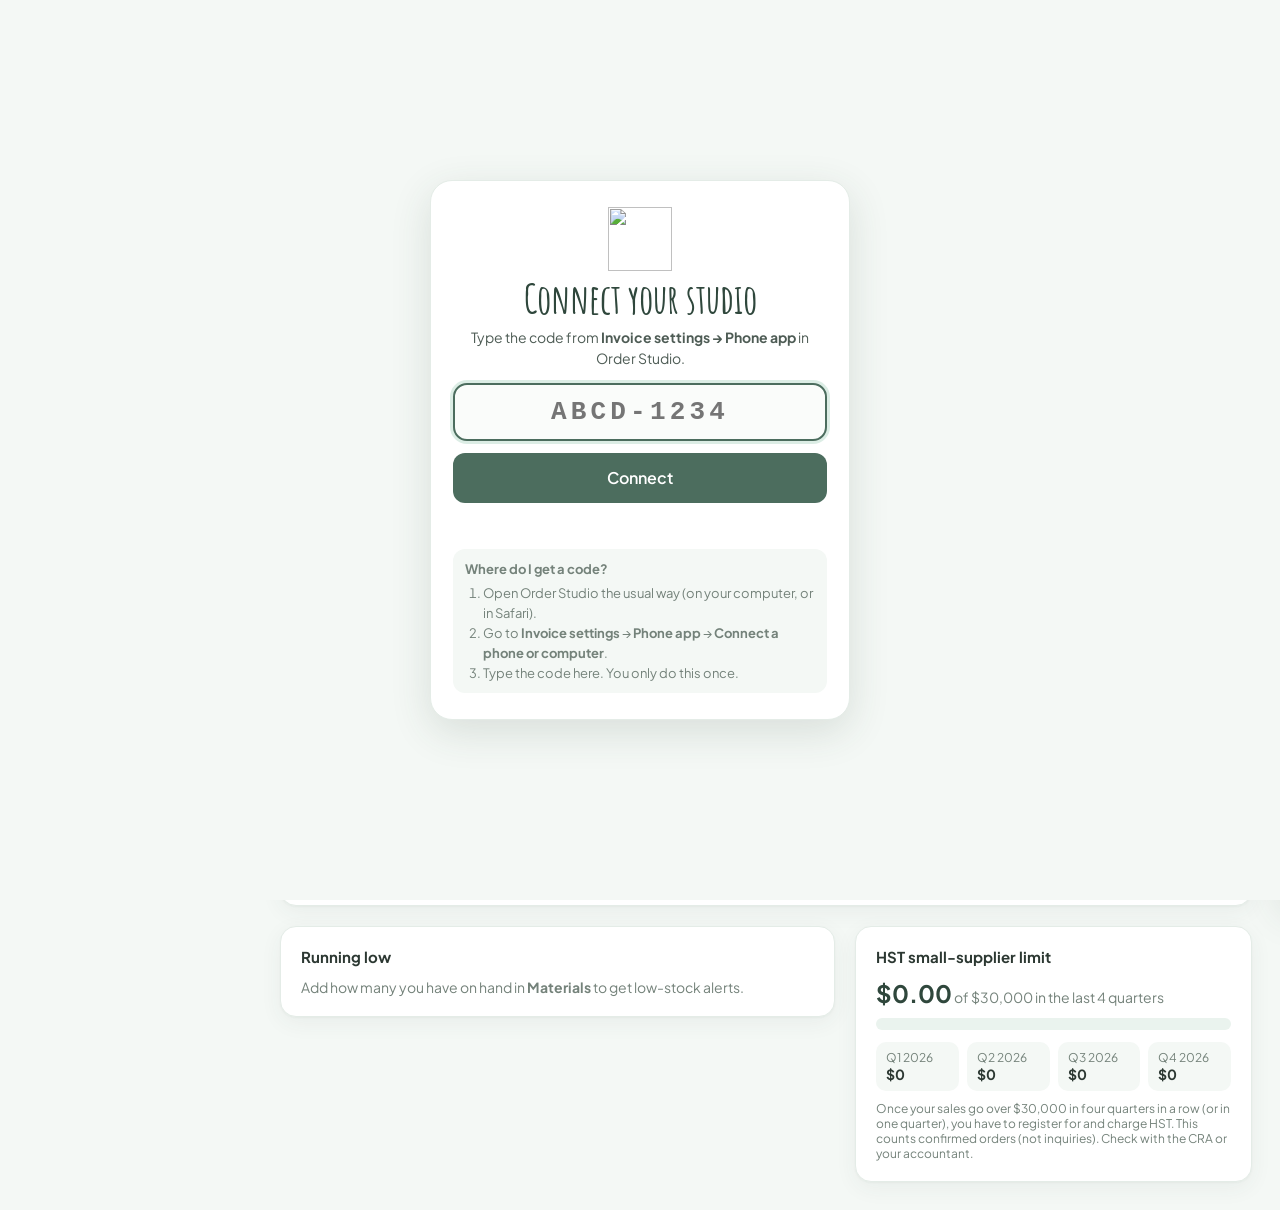
==== commit ac7b7812: "Restore Order Studio phone app files (undo launcher upload)" ====
--- a/app/index.html
+++ b/app/index.html
@@ -1,74 +1,10491 @@
-<!doctype html>
-<html lang="en">
+<!DOCTYPE html>
+<html lang="en-CA">
 <head>
   <meta charset="utf-8">
-  <meta name="viewport" content="width=device-width, initial-scale=1">
-  <title>Social Studio</title>
+  <meta name="viewport" content="width=device-width, initial-scale=1, maximum-scale=1, viewport-fit=cover">
+  <title>Order Studio</title>
   <meta name="robots" content="noindex">
-  <meta name="theme-color" content="#8BC4A9">
-  <meta name="apple-mobile-web-app-title" content="Social Studio">
-  <link rel="apple-touch-icon" href="icon-180.png">
-  <link rel="icon" type="image/png" sizes="192x192" href="icon-192.png">
+  <meta name="apple-mobile-web-app-capable" content="yes">
+  <meta name="mobile-web-app-capable" content="yes">
+  <meta name="apple-mobile-web-app-title" content="Order Studio">
+  <meta name="apple-mobile-web-app-status-bar-style" content="black-translucent">
+  <meta name="theme-color" content="#2F473C">
   <link rel="manifest" href="manifest.webmanifest">
+  <link rel="apple-touch-icon" href="apple-touch-icon.png">
+  <link rel="icon" type="image/png" href="icon-192.png">
   <link rel="preconnect" href="https://fonts.googleapis.com">
   <link rel="preconnect" href="https://fonts.gstatic.com" crossorigin>
-  <link href="https://fonts.googleapis.com/css2?family=Amatic+SC:wght@700&family=Plus+Jakarta+Sans:wght@400;600&display=swap" rel="stylesheet">
+  <link href="https://fonts.googleapis.com/css2?family=Amatic+SC:wght@700&family=Plus+Jakarta+Sans:wght@400;500;600;700&display=swap" rel="stylesheet">
   <style>
-    :root { --green: #8BC4A9; --forest: #4C6D5E; --ink: #2C3832; --muted: #74827A; --bg: #F4F8F5; }
-    * { box-sizing: border-box; }
-    body { margin: 0; min-height: 100vh; display: grid; place-items: center; background: var(--bg); color: var(--ink);
-      font-family: "Plus Jakarta Sans", system-ui, sans-serif; padding: 24px 16px; }
-    .card { background: #fff; border: 1px solid #E4ECE7; border-radius: 22px; padding: 30px 24px; max-width: 420px; width: 100%;
-      text-align: center; box-shadow: 0 12px 34px rgba(76,109,94,.10); }
-    .icon { width: 96px; height: 96px; border-radius: 22px; box-shadow: 0 6px 18px rgba(76,109,94,.18); }
-    h1 { font-family: "Amatic SC", cursive; font-size: 40px; color: var(--forest); margin: 14px 0 4px; letter-spacing: .5px; }
-    p { color: var(--muted); line-height: 1.55; margin: 0 0 16px; font-size: 15px; }
-    .btn { display: inline-block; background: var(--forest); color: #fff; text-decoration: none; font-weight: 600;
-      padding: 13px 22px; border-radius: 12px; font-size: 15px; }
-    ol { text-align: left; margin: 6px 0 20px; padding-left: 22px; line-height: 1.6; font-size: 15px; }
-    li { margin-bottom: 6px; }
-    .dots span { display: inline-block; width: 9px; height: 9px; margin: 0 4px; border-radius: 50%; background: var(--green);
-      animation: b 1s infinite ease-in-out; }
-    .dots span:nth-child(2) { animation-delay: .15s; } .dots span:nth-child(3) { animation-delay: .3s; }
-    @keyframes b { 0%, 80%, 100% { transform: scale(.6); opacity: .5; } 40% { transform: scale(1); opacity: 1; } }
-    [hidden] { display: none !important; }
-  </style>
+:root {
+  /* Brand (matches Social Studio) */
+  --green: #8BC4A9;
+  --green-500: #74B395;
+  --forest: #4C6D5E;
+  --forest-700: #3D5A4D;
+  --forest-800: #2F473C;
+  --white: #FFFFFF;
+  --warm-white: #FFFDF9;
+  --sage-25: #FAFCFA;
+  --sage-50: #F4F8F5;
+  --sage-100: #EAF3EE;
+  --sage-150: #E0EDE5;
+  --sage-200: #D3E5DA;
+  --line: #E4ECE7;
+  --ink: #2C3832;
+  --ink-2: #4E5C55;
+  --muted: #74827A;
+  --muted-2: #9AA79F;
+  /* Status */
+  --st-gray-bg: #F0F2F1;   --st-gray: #5F6B65;
+  --st-blue-bg: #E7F0F8;   --st-blue: #3F6B8F;
+  --st-green-bg: #E4F2EA;  --st-green: #2F7A55;
+  --st-purple-bg: #EEEBF8; --st-purple: #5D52A0;
+  --st-red-bg: #FBEBEB;    --st-red: #A8464C;
+  --st-amber-bg: #FFF4DF;  --st-amber: #94661A;
+
+  --radius-sm: 10px;
+  --radius: 16px;
+  --radius-lg: 22px;
+  --shadow-sm: 0 1px 2px rgba(47, 71, 60, .05);
+  --shadow: 0 1px 2px rgba(47, 71, 60, .04), 0 6px 22px rgba(47, 71, 60, .06);
+  --shadow-lg: 0 12px 40px rgba(47, 71, 60, .14);
+  --font-head: "Amatic SC", "Patrick Hand", cursive;
+  --font: "Plus Jakarta Sans", "Segoe UI", system-ui, -apple-system, sans-serif;
+  --sidebar-w: 252px;
+  --sidebar-w-collapsed: 78px;
+  --topbar-h: 72px;
+}
+
+* { box-sizing: border-box; }
+html, body { margin: 0; height: 100%; }
+body {
+  font-family: var(--font); font-size: 14px; color: var(--ink);
+  background: var(--sage-50); -webkit-font-smoothing: antialiased;
+}
+button, input, select, textarea { font-family: inherit; font-size: inherit; color: inherit; }
+a { color: var(--forest); }
+.muted { color: var(--muted); }
+.small { font-size: 12px; }
+.ico { display: inline-flex; width: 20px; height: 20px; flex: none; }
+.ico svg { width: 100%; height: 100%; }
+.mobile-only { display: none !important; }
+
+/* ---------- Layout ---------- */
+.app { display: flex; min-height: 100vh; }
+.sidebar {
+  width: var(--sidebar-w); flex: none; background: var(--white);
+  border-right: 1px solid var(--line); display: flex; flex-direction: column;
+  position: sticky; top: 0; height: 100vh; transition: width .2s ease; z-index: 30;
+}
+.sidebar-brand { padding: 22px 20px 14px; display: flex; flex-direction: column; align-items: flex-start; gap: 4px; }
+.brand-full { max-width: 170px; height: auto; }
+.brand-mark { display: none; width: 38px; height: 38px; }
+.brand-sub {
+  font-family: var(--font-head); font-size: 26px; color: var(--forest); line-height: 1; padding-left: 2px;
+}
+.nav { display: flex; flex-direction: column; gap: 2px; padding: 8px 12px; flex: 1; overflow-y: auto; }
+.nav-item {
+  display: flex; align-items: center; gap: 12px; height: 44px; padding: 0 12px;
+  border-radius: 12px; border: 0; background: none; cursor: pointer; text-align: left;
+  color: var(--ink-2); font-weight: 500; text-decoration: none; width: 100%;
+}
+.nav-item:hover { background: var(--sage-50); color: var(--ink); }
+.nav-item.active { background: var(--sage-100); color: var(--forest-800); font-weight: 600; }
+.nav-item.active .ico { color: var(--forest); }
+.nav-item .badge { margin-left: auto; }
+.sidebar-foot { padding: 12px; border-top: 1px solid var(--line); display: flex; flex-direction: column; gap: 2px; }
+.collapse-btn {
+  display: flex; align-items: center; gap: 12px; height: 40px; padding: 0 12px; border: 0;
+  background: none; color: var(--muted); border-radius: 12px; cursor: pointer;
+}
+.collapse-btn:hover { background: var(--sage-50); }
+.app[data-sidebar="collapsed"] .sidebar { width: var(--sidebar-w-collapsed); }
+.app[data-sidebar="collapsed"] .label,
+.app[data-sidebar="collapsed"] .brand-full,
+.app[data-sidebar="collapsed"] .brand-sub,
+.app[data-sidebar="collapsed"] .nav-item .badge { display: none; }
+.app[data-sidebar="collapsed"] .brand-mark { display: block; }
+.app[data-sidebar="collapsed"] .sidebar-brand { align-items: center; padding: 20px 0 12px; }
+.app[data-sidebar="collapsed"] .nav-item,
+.app[data-sidebar="collapsed"] .collapse-btn { justify-content: center; padding: 0; }
+.app[data-sidebar="collapsed"] .collapse-btn .ico { transform: scaleX(-1); }
+
+.main { flex: 1; min-width: 0; display: flex; flex-direction: column; }
+.topbar {
+  height: var(--topbar-h); display: flex; align-items: center; gap: 16px; padding: 0 28px;
+  background: rgba(244, 248, 245, .9); backdrop-filter: blur(8px);
+  position: sticky; top: 0; z-index: 20; border-bottom: 1px solid transparent;
+}
+.topbar-title { min-width: 0; flex: 1; }
+.topbar-title h1 {
+  margin: 0; font-family: var(--font-head); font-size: 38px; line-height: 1; color: var(--forest-800); font-weight: 700;
+}
+.topbar-title p { margin: 2px 0 0; font-size: 13px; white-space: nowrap; overflow: hidden; text-overflow: ellipsis; }
+.topbar-actions { display: flex; gap: 10px; align-items: center; }
+.content { padding: 8px 28px 40px; flex: 1; min-width: 0; }
+.scrim { display: none; }
+
+/* ---------- Buttons & inputs ---------- */
+.btn {
+  display: inline-flex; align-items: center; justify-content: center; gap: 8px; height: 40px; padding: 0 16px;
+  border-radius: 12px; border: 1px solid transparent; font-weight: 600; font-size: 14px;
+  text-decoration: none; cursor: pointer; white-space: nowrap; background: var(--white);
+}
+.btn .ico { width: 18px; height: 18px; }
+.btn-primary { background: var(--forest); color: var(--white); }
+.btn-primary:hover { background: var(--forest-700); }
+.btn-secondary { background: var(--white); border-color: var(--line); color: var(--ink); }
+.btn-secondary:hover { background: var(--sage-25); border-color: var(--sage-200); }
+.btn-ghost { background: none; color: var(--forest); }
+.btn-ghost:hover { background: var(--sage-100); }
+.btn-danger { background: none; color: var(--st-red); }
+.btn-danger:hover { background: var(--st-red-bg); }
+.btn-sm { height: 32px; padding: 0 12px; font-size: 13px; border-radius: 10px; }
+.btn:disabled { opacity: .55; cursor: default; }
+.icon-btn {
+  width: 40px; height: 40px; border-radius: 12px; border: 0; background: none; cursor: pointer;
+  display: inline-flex; align-items: center; justify-content: center; color: var(--ink-2); flex: none;
+}
+.icon-btn:hover { background: var(--sage-100); }
+.icon-btn.sm { width: 32px; height: 32px; border-radius: 10px; }
+.icon-btn.sm .ico { width: 16px; height: 16px; }
+
+.field { display: flex; flex-direction: column; gap: 6px; margin-bottom: 14px; min-width: 0; }
+.field > label, .label-sm { font-size: 12px; font-weight: 600; color: var(--ink-2); }
+.input, select.input, textarea.input {
+  height: 40px; padding: 0 12px; border: 1px solid var(--line); border-radius: 10px;
+  background: var(--white); outline: none; width: 100%; min-width: 0;
+}
+textarea.input { height: auto; min-height: 84px; padding: 10px 12px; resize: vertical; line-height: 1.5; }
+.input:focus { border-color: var(--green-500); box-shadow: 0 0 0 3px rgba(139, 196, 169, .25); }
+.row { display: grid; grid-template-columns: 1fr 1fr; gap: 12px; }
+.row-3 { display: grid; grid-template-columns: 1fr 1fr 1fr; gap: 12px; }
+.check { display: inline-flex; align-items: center; gap: 8px; cursor: pointer; font-weight: 500; }
+.check input { width: 18px; height: 18px; accent-color: var(--forest); }
+.search {
+  position: relative; display: flex; align-items: center;
+}
+.search .ico { position: absolute; left: 12px; width: 16px; height: 16px; color: var(--muted); pointer-events: none; }
+.search input { padding-left: 36px; width: 240px; }
+.seg { display: inline-flex; background: var(--white); border: 1px solid var(--line); border-radius: 12px; padding: 3px; }
+.seg button {
+  border: 0; background: none; height: 32px; padding: 0 12px; border-radius: 9px; cursor: pointer;
+  color: var(--muted); font-weight: 600; display: inline-flex; align-items: center; gap: 6px;
+}
+.seg button .ico { width: 16px; height: 16px; }
+.seg button.on { background: var(--sage-100); color: var(--forest-800); }
+
+/* ---------- Cards, chips ---------- */
+.card { background: var(--white); border: 1px solid var(--line); border-radius: var(--radius); box-shadow: var(--shadow); }
+.card-pad { padding: 20px; }
+.card h3 { margin: 0 0 12px; font-size: 15px; font-weight: 700; }
+.chip {
+  display: inline-flex; align-items: center; gap: 6px; height: 24px; padding: 0 10px; border-radius: 999px;
+  font-size: 12px; font-weight: 600; white-space: nowrap; background: var(--st-gray-bg); color: var(--st-gray);
+}
+.chip .dot { width: 6px; height: 6px; border-radius: 50%; background: currentColor; }
+.chip.gray { background: var(--st-gray-bg); color: var(--st-gray); }
+.chip.blue { background: var(--st-blue-bg); color: var(--st-blue); }
+.chip.green { background: var(--st-green-bg); color: var(--st-green); }
+.chip.purple { background: var(--st-purple-bg); color: var(--st-purple); }
+.chip.red { background: var(--st-red-bg); color: var(--st-red); }
+.chip.amber { background: var(--st-amber-bg); color: var(--st-amber); }
+.tag { display: inline-flex; height: 22px; padding: 0 8px; border-radius: 6px; background: var(--sage-100); color: var(--forest-700); font-size: 11px; font-weight: 600; align-items: center; }
+.badge { min-width: 22px; height: 22px; padding: 0 7px; border-radius: 999px; background: var(--st-amber-bg); color: var(--st-amber); font-size: 12px; font-weight: 700; display: inline-flex; align-items: center; justify-content: center; }
+.badge.red { background: var(--st-red-bg); color: var(--st-red); }
+
+/* ---------- Toolbar ---------- */
+.toolbar { display: flex; flex-wrap: wrap; align-items: center; gap: 10px; margin-bottom: 18px; }
+.toolbar .spacer { flex: 1; }
+
+/* ---------- Dashboard ---------- */
+.kpis { display: grid; grid-template-columns: repeat(4, minmax(0, 1fr)); gap: 16px; margin-bottom: 20px; }
+.kpi { padding: 18px 20px; }
+.kpi .k-label { font-size: 12px; font-weight: 600; color: var(--muted); display: flex; align-items: center; gap: 8px; }
+.kpi .k-label .ico { width: 16px; height: 16px; color: var(--forest); }
+.kpi .k-val { font-size: 28px; font-weight: 700; margin-top: 8px; color: var(--forest-800); letter-spacing: -.5px; }
+.kpi .k-sub { font-size: 12px; color: var(--muted); margin-top: 2px; }
+.dash-grid { display: grid; grid-template-columns: 1.4fr 1fr; gap: 20px; }
+.dash-grid .stack { display: flex; flex-direction: column; gap: 20px; min-width: 0; }
+.stage-bars { display: flex; flex-direction: column; gap: 12px; }
+.stage-bar { display: grid; grid-template-columns: 130px 1fr 80px; gap: 12px; align-items: center; font-size: 13px; }
+.stage-bar .track { height: 10px; background: var(--sage-100); border-radius: 999px; overflow: hidden; }
+.stage-bar .fill { height: 100%; border-radius: 999px; background: var(--green-500); }
+.stage-bar .num { text-align: right; font-weight: 600; }
+.list { display: flex; flex-direction: column; }
+.list-row {
+  display: flex; align-items: center; gap: 12px; padding: 12px 4px; border-top: 1px solid var(--line); cursor: pointer;
+}
+.list-row:first-child { border-top: 0; }
+.list-row:hover { background: var(--sage-25); }
+.list-row .grow { flex: 1; min-width: 0; }
+.list-row .title { font-weight: 600; white-space: nowrap; overflow: hidden; text-overflow: ellipsis; }
+.list-row .sub { font-size: 12px; color: var(--muted); }
+.list-row .amt { font-weight: 700; white-space: nowrap; }
+
+/* ---------- Board ---------- */
+.board { display: grid; grid-auto-flow: column; grid-auto-columns: minmax(260px, 1fr); gap: 16px; overflow-x: auto; padding-bottom: 12px; align-items: start; }
+.col { background: var(--sage-100); border-radius: var(--radius); padding: 10px; min-height: 200px; display: flex; flex-direction: column; gap: 10px; transition: background .15s; }
+.col.drop { background: var(--sage-200); }
+.col-head { display: flex; align-items: center; gap: 8px; padding: 4px 6px 2px; }
+.col-head .name { font-weight: 700; }
+.col-head .count { color: var(--muted); font-weight: 600; font-size: 12px; }
+.col-head .sum { margin-left: auto; font-size: 12px; font-weight: 700; color: var(--forest-700); }
+.col-add { border: 1px dashed var(--sage-200); background: rgba(255,255,255,.5); border-radius: 12px; height: 38px; cursor: pointer; color: var(--forest); font-weight: 600; display: flex; align-items: center; justify-content: center; gap: 6px; }
+.col-add:hover { background: var(--white); }
+.col-add .ico { width: 16px; height: 16px; }
+.tile {
+  background: var(--white); border: 1px solid var(--line); border-radius: 14px; padding: 14px; cursor: pointer;
+  box-shadow: var(--shadow-sm); display: flex; flex-direction: column; gap: 8px;
+}
+.tile:hover { border-color: var(--sage-200); box-shadow: var(--shadow); }
+.tile.dragging { opacity: .5; }
+.tile .t-top { display: flex; align-items: center; gap: 8px; }
+.tile .t-num { font-size: 12px; font-weight: 700; color: var(--muted); }
+.tile .t-amt { margin-left: auto; font-weight: 700; color: var(--forest-800); }
+.tile .t-title { font-weight: 700; font-size: 15px; line-height: 1.3; }
+.tile .t-sub { font-size: 12px; color: var(--muted); line-height: 1.4; }
+.tile .t-chips { display: flex; flex-wrap: wrap; gap: 6px; }
+.tile .t-photo { width: 100%; aspect-ratio: 16/10; border-radius: 10px; object-fit: cover; background: var(--sage-100); display: block; }
+.tile .t-move { display: none; }
+
+/* ---------- Table ---------- */
+.table-wrap { overflow-x: auto; }
+table.tbl { width: 100%; border-collapse: collapse; }
+.tbl th { text-align: left; font-size: 12px; font-weight: 600; color: var(--muted); padding: 12px 16px; border-bottom: 1px solid var(--line); white-space: nowrap; }
+.tbl td { padding: 14px 16px; border-bottom: 1px solid var(--line); vertical-align: middle; }
+.tbl tr:last-child td { border-bottom: 0; }
+.tbl tbody tr { cursor: pointer; }
+.tbl tbody tr:hover { background: var(--sage-25); }
+.tbl .num { text-align: right; white-space: nowrap; }
+.tbl .strong { font-weight: 600; }
+
+/* ---------- Grid of cards ---------- */
+.grid-cards { display: grid; grid-template-columns: repeat(auto-fill, minmax(250px, 1fr)); gap: 16px; }
+.pcard { padding: 18px; cursor: pointer; display: flex; flex-direction: column; gap: 10px; }
+.pcard:hover { box-shadow: var(--shadow-lg); }
+.pcard .p-name { font-weight: 700; font-size: 16px; }
+.pcard .p-price { font-size: 22px; font-weight: 700; color: var(--forest-800); }
+.pcard .p-meta { display: flex; justify-content: space-between; font-size: 12px; color: var(--muted); border-top: 1px solid var(--line); padding-top: 10px; }
+.avatar { width: 40px; height: 40px; border-radius: 50%; background: var(--sage-100); color: var(--forest); font-weight: 700; display: inline-flex; align-items: center; justify-content: center; flex: none; }
+
+/* ---------- Drawer ---------- */
+.drawer-scrim { position: fixed; inset: 0; background: rgba(44, 56, 50, .3); opacity: 0; pointer-events: none; transition: opacity .2s; z-index: 50; }
+.drawer-scrim.open { opacity: 1; pointer-events: auto; }
+.drawer {
+  position: fixed; top: 0; right: 0; height: 100%; width: min(640px, 100%); background: var(--warm-white);
+  box-shadow: var(--shadow-lg); transform: translateX(100%); transition: transform .25s ease; z-index: 60;
+  display: flex; flex-direction: column;
+}
+.drawer.open { transform: none; }
+.drawer-head { display: flex; align-items: center; gap: 12px; padding: 18px 24px; border-bottom: 1px solid var(--line); }
+.drawer-head h2 { margin: 0; flex: 1; font-family: var(--font-head); font-size: 34px; color: var(--forest-800); line-height: 1; }
+.drawer-body { flex: 1; overflow-y: auto; padding: 20px 24px; }
+.drawer-foot { padding: 14px 24px; border-top: 1px solid var(--line); display: flex; gap: 10px; align-items: center; background: var(--white); }
+.drawer-foot .spacer { flex: 1; }
+.section-title { font-size: 13px; font-weight: 700; color: var(--forest-700); text-transform: uppercase; letter-spacing: .6px; margin: 22px 0 12px; display: flex; align-items: center; gap: 8px; }
+.section-title:first-child { margin-top: 0; }
+
+/* Line items */
+.items { display: flex; flex-direction: column; gap: 10px; }
+.item { background: var(--white); border: 1px solid var(--line); border-radius: 12px; padding: 12px; }
+.item-main { display: grid; grid-template-columns: 1fr 70px 100px 32px; gap: 8px; align-items: end; }
+.item-main .field { margin: 0; }
+.item-total { display: flex; justify-content: space-between; align-items: center; margin-top: 8px; font-size: 13px; }
+.item-total strong { font-size: 14px; }
+.addons { margin-top: 8px; display: flex; flex-direction: column; gap: 6px; }
+.addon { display: grid; grid-template-columns: 1fr 100px 32px; gap: 8px; }
+.addon .input { height: 34px; font-size: 13px; }
+.link-btn { border: 0; background: none; color: var(--forest); font-weight: 600; cursor: pointer; padding: 4px 0; font-size: 13px; display: inline-flex; align-items: center; gap: 4px; }
+.link-btn .ico { width: 14px; height: 14px; }
+.summary { background: var(--white); border: 1px solid var(--line); border-radius: 12px; padding: 14px 16px; }
+.sum-row { display: flex; justify-content: space-between; align-items: center; padding: 5px 0; gap: 12px; }
+.sum-row .input { width: 110px; height: 34px; text-align: right; }
+.sum-row.total { border-top: 1px solid var(--line); margin-top: 6px; padding-top: 12px; font-size: 18px; font-weight: 700; color: var(--forest-800); }
+.sum-row.profit { font-size: 13px; color: var(--muted); }
+.money-in { position: relative; }
+.money-in::before { content: "$"; position: absolute; left: 10px; top: 50%; transform: translateY(-50%); color: var(--muted); font-size: 13px; pointer-events: none; }
+.money-in .input { padding-left: 22px; }
+.sum-row .money-in .input { padding-left: 22px; }
+
+/* Photos & links */
+.photos { display: grid; grid-template-columns: repeat(auto-fill, minmax(110px, 1fr)); gap: 10px; }
+.photo { position: relative; aspect-ratio: 1; border-radius: 12px; overflow: hidden; background: var(--sage-100); }
+.photo img { width: 100%; height: 100%; object-fit: cover; display: block; }
+.photo .icon-btn { position: absolute; top: 4px; right: 4px; background: rgba(255,255,255,.9); }
+.photo-add { aspect-ratio: 1; border: 1px dashed var(--sage-200); border-radius: 12px; display: flex; flex-direction: column; gap: 6px; align-items: center; justify-content: center; color: var(--forest); font-weight: 600; font-size: 12px; cursor: pointer; background: var(--white); }
+.photo-add:hover { background: var(--sage-25); }
+.links { display: flex; flex-direction: column; gap: 8px; }
+.link-row { display: flex; gap: 8px; align-items: center; }
+.link-row a { flex: 1; min-width: 0; overflow: hidden; text-overflow: ellipsis; white-space: nowrap; }
+
+/* Empty, toast, loading */
+.empty { text-align: center; padding: 48px 20px; color: var(--muted); }
+.empty img { width: 56px; opacity: .85; }
+.empty h3 { font-family: var(--font-head); font-size: 30px; color: var(--forest); margin: 10px 0 4px; }
+.empty p { margin: 0 0 16px; }
+.toast {
+  position: fixed; bottom: 24px; left: 50%; transform: translate(-50%, 20px); background: var(--forest-800); color: var(--white);
+  padding: 12px 18px; border-radius: 12px; font-weight: 600; opacity: 0; pointer-events: none; transition: all .2s; z-index: 80; box-shadow: var(--shadow-lg);
+}
+.toast.show { opacity: 1; transform: translate(-50%, 0); }
+.toast.err { background: var(--st-red); }
+.loading { position: fixed; inset: 0; background: var(--sage-50); display: flex; flex-direction: column; align-items: center; justify-content: center; z-index: 100; color: var(--forest); font-weight: 600; transition: opacity .3s; }
+.loading img { width: 64px; animation: pulse 1.4s ease-in-out infinite; }
+.loading.hide { opacity: 0; pointer-events: none; }
+@keyframes pulse { 50% { transform: scale(.9); opacity: .7; } }
+
+.due-over { color: var(--st-red); font-weight: 600; }
+.due-soon { color: var(--st-amber); font-weight: 600; }
+.hint { font-size: 12px; color: var(--muted); margin: -6px 0 14px; }
+.margin-good { color: var(--st-green); font-weight: 600; }
+.margin-low { color: var(--st-amber); font-weight: 600; }
+
+/* ---------- Responsive ---------- */
+@media (max-width: 1100px) {
+  .kpis { grid-template-columns: repeat(2, minmax(0, 1fr)); }
+  .dash-grid { grid-template-columns: 1fr; }
+}
+@media (max-width: 820px) {
+  .mobile-only { display: inline-flex !important; }
+  .desktop-only { display: none !important; }
+  .sidebar { position: fixed; left: 0; top: 0; transform: translateX(-100%); transition: transform .25s ease; box-shadow: var(--shadow-lg); width: 270px !important; }
+  .app.nav-open .sidebar { transform: none; }
+  .app.nav-open .scrim { display: block; position: fixed; inset: 0; background: rgba(44,56,50,.3); z-index: 25; }
+  .app .sidebar .label, .app .sidebar .brand-full, .app .sidebar .brand-sub { display: initial !important; }
+  .app .sidebar .brand-mark { display: none !important; }
+  .collapse-btn { display: none; }
+  .topbar { padding: 0 12px; gap: 8px; height: 64px; }
+  .topbar-title h1 { font-size: 32px; }
+  .topbar-actions .btn .label { display: none; }
+  .topbar-actions .btn { padding: 0 12px; }
+  .content { padding: 8px 16px 32px; }
+  .search input { width: 100%; }
+  .search { flex: 1 1 100%; }
+  .kpis { gap: 10px; }
+  .kpi { padding: 14px; }
+  .kpi .k-val { font-size: 22px; }
+  .board { grid-auto-columns: 82%; scroll-snap-type: x mandatory; }
+  .col { scroll-snap-align: start; }
+  .tile .t-move { display: block; }
+  .row-3 { grid-template-columns: 1fr 1fr; }
+  .stage-bar { grid-template-columns: auto 1fr auto; }
+  .toast { top: 16px; bottom: auto; transform: translate(-50%, -20px); }
+  .drawer-head, .drawer-body, .drawer-foot { padding-left: 16px; padding-right: 16px; }
+  .item-main { grid-template-columns: 1fr 1fr 32px; }
+  .item-main .field.item-name { grid-column: 1 / -1; }
+  .tbl .hide-sm { display: none; }
+  .tbl th, .tbl td { padding: 12px 10px; }
+}
+@media (max-width: 420px) {
+  .row { grid-template-columns: 1fr; }
+}
+.nav-section { padding: 16px 12px 6px; font-size: 11px; font-weight: 700; letter-spacing: .6px; text-transform: uppercase; color: var(--muted-2); }
+.app[data-sidebar="collapsed"] .nav-section { padding: 10px 0 4px; border-top: 1px solid var(--line); margin: 6px 10px 0; }
+.nav-add { color: var(--forest); }
+.nav-add .ico { color: var(--green-500); }
+.t-field { display: flex; justify-content: space-between; gap: 10px; font-size: 12px; align-items: center; }
+.t-field > span:last-child { text-align: right; min-width: 0; overflow: hidden; text-overflow: ellipsis; }
+.tbl th.sortable { cursor: pointer; user-select: none; }
+.tbl th.sortable:hover { color: var(--forest); }
+.tbl tfoot td { border-top: 1px solid var(--line); border-bottom: 0; background: var(--sage-25); }
+.ext { text-decoration: none; }
+.ext:hover { text-decoration: underline; }
+.tpl-grid { display: grid; grid-template-columns: 1fr 1fr; gap: 12px; }
+.tpl { text-align: left; background: var(--white); border: 1px solid var(--line); border-radius: 14px; padding: 16px; cursor: pointer; display: flex; flex-direction: column; gap: 6px; }
+.tpl:hover { border-color: var(--green-500); box-shadow: var(--shadow); }
+.tpl-ico { width: 36px; height: 36px; border-radius: 10px; background: var(--sage-100); color: var(--forest); display: inline-flex; align-items: center; justify-content: center; margin-bottom: 4px; }
+.icon-pick { display: flex; flex-wrap: wrap; gap: 6px; }
+.icon-pick .icon-btn { border: 1px solid var(--line); background: var(--white); }
+.icon-pick .icon-btn.on { background: var(--sage-100); border-color: var(--green-500); color: var(--forest-800); }
+.feat-list { display: flex; flex-direction: column; gap: 10px; }
+.feat { display: flex; align-items: center; gap: 12px; background: var(--white); border: 1px solid var(--line); border-radius: 12px; padding: 12px 14px; cursor: pointer; }
+.feat-ico { width: 34px; height: 34px; border-radius: 10px; background: var(--sage-100); color: var(--forest); display: inline-flex; align-items: center; justify-content: center; flex: none; }
+.feat-ico .ico { width: 18px; height: 18px; }
+.feat-txt { flex: 1; display: flex; flex-direction: column; gap: 2px; min-width: 0; }
+.switch { position: relative; width: 40px; height: 24px; flex: none; }
+.switch input { opacity: 0; width: 0; height: 0; position: absolute; }
+.switch span { position: absolute; inset: 0; background: var(--sage-200); border-radius: 999px; transition: background .15s; }
+.switch span::after { content: ""; position: absolute; left: 3px; top: 3px; width: 18px; height: 18px; border-radius: 50%; background: var(--white); box-shadow: var(--shadow-sm); transition: transform .15s; }
+.switch input:checked + span { background: var(--forest); }
+.switch input:checked + span::after { transform: translateX(16px); }
+.switch input:focus-visible + span { box-shadow: 0 0 0 3px rgba(139, 196, 169, .4); }
+.sub-box { margin: -4px 0 0 46px; padding: 12px; background: var(--sage-25); border: 1px dashed var(--sage-200); border-radius: 12px; }
+.stage-row { display: flex; align-items: center; gap: 8px; margin-bottom: 8px; }
+.stage-row .input { height: 34px; }
+.fld-main { display: grid; grid-template-columns: 1fr 150px auto auto; gap: 8px; align-items: center; }
+.fld-btns { display: inline-flex; }
+.icon-btn:disabled { opacity: .35; cursor: default; }
+.att-list { margin-bottom: 10px; }
+.att-row { display: flex; align-items: center; gap: 10px; padding: 8px 10px; background: var(--white); border: 1px solid var(--line); border-radius: 10px; margin-bottom: 6px; }
+.att-row > .ico { width: 18px; height: 18px; color: var(--forest); }
+.att-name { flex: 1; min-width: 0; overflow: hidden; text-overflow: ellipsis; white-space: nowrap; font-weight: 600; text-decoration: none; }
+.att-actions { display: flex; flex-wrap: wrap; gap: 8px; align-items: center; }
+.section-title .ico { width: 16px; height: 16px; }
+.note-new { display: flex; flex-direction: column; gap: 8px; align-items: flex-end; margin-bottom: 12px; }
+.notes { display: flex; flex-direction: column; gap: 8px; }
+.note { background: var(--white); border: 1px solid var(--line); border-left: 3px solid var(--green); border-radius: 10px; padding: 10px 12px; }
+.note-text { white-space: pre-wrap; line-height: 1.5; }
+.note-meta { display: flex; justify-content: space-between; align-items: center; font-size: 12px; color: var(--muted); margin-top: 4px; }
+.note-meta .link-btn { font-size: 12px; color: var(--muted); }
+@media (max-width: 820px) {
+  .tpl-grid { grid-template-columns: 1fr; }
+  .fld-main { grid-template-columns: 1fr 1fr; }
+  .sub-box { margin-left: 0; }
+  .topbar-title h1 { white-space: nowrap; overflow: hidden; text-overflow: ellipsis; }
+}
+.inv-status { display: flex; flex-direction: column; gap: 8px; margin-bottom: 14px; font-size: 13px; }
+.inv-status .chip { margin-right: 6px; }
+.inv-actions { display: flex; flex-wrap: wrap; gap: 8px; }
+.inv-email { margin-top: 14px; background: var(--white); border: 1px solid var(--line); border-radius: 12px; padding: 14px; }
+.inv-preview-wrap { margin-top: 18px; }
+.inv-preview { background: #e9eeeb; border-radius: 12px; padding: 12px; }
+.inv-preview iframe { width: 100%; min-height: 600px; border: 0; background: #fff; border-radius: 6px; box-shadow: var(--shadow-sm); display: block; }
+@media (max-width: 820px) {
+  .drawer-foot [data-close] { display: none; }
+  .inv-actions .btn { flex: 1 1 calc(50% - 8px); }
+  .inv-preview { padding: 6px; }
+}
+@media (max-width: 820px) {
+  /* iPhone: let the whole panel scroll so the bottom buttons can always be reached */
+  .drawer { display: block; overflow-y: auto; -webkit-overflow-scrolling: touch; overscroll-behavior: contain; }
+  .drawer-head { position: sticky; top: 0; z-index: 2; background: var(--warm-white); }
+  .drawer-body { overflow: visible; }
+  .drawer-foot { flex-wrap: wrap; border-radius: 14px; margin: 8px 16px calc(110px + env(safe-area-inset-bottom)); border: 1px solid var(--line); }
+  .drawer-foot .spacer { display: none; }
+  .drawer-foot .btn { flex: 1 1 auto; }
+  .drawer-foot .btn-primary { flex: 1 1 100%; order: -1; height: 46px; }
+  .content { padding-bottom: calc(110px + env(safe-area-inset-bottom)); }
+}
+@media (max-width: 820px) {
+  /* Stop iPhone zooming in when a box is tapped (it zooms on text under 16px) */
+  .input, select.input, textarea.input, .search input { font-size: 16px; }
+  .addon .input, .stage-row .input, .sum-row .input { font-size: 16px; }
+  /* iPhone date boxes can stretch wider than the screen */
+  input[type="date"].input { -webkit-appearance: none; appearance: none; display: block; min-width: 0; max-width: 100%; line-height: 38px; }
+  input[type="date"].input::-webkit-date-and-time-value { text-align: left; }
+  /* Panels only scroll up and down */
+  html, body { overflow-x: hidden; }
+  .drawer { overflow-x: hidden; touch-action: pan-y; }
+  .drawer-body, .drawer-foot, .drawer-head { max-width: 100%; }
+}
+.receipts { display: flex; flex-direction: column; gap: 8px; margin-bottom: 10px; }
+.receipt { display: flex; align-items: center; gap: 10px; background: var(--white); border: 1px solid var(--line); border-radius: 12px; padding: 8px 10px; }
+.receipt img { width: 52px; height: 52px; object-fit: cover; border-radius: 8px; background: var(--sage-100); flex: none; }
+.receipt-pdf { width: 52px; height: 52px; border-radius: 8px; background: var(--st-red-bg); color: var(--st-red); display: inline-flex; flex-direction: column; align-items: center; justify-content: center; font-size: 10px; font-weight: 700; flex: none; }
+.receipt-pdf .ico { width: 18px; height: 18px; }
+.receipt-name { flex: 1; min-width: 0; overflow: hidden; text-overflow: ellipsis; white-space: nowrap; font-weight: 600; text-decoration: none; }
+.receipt-drop { display: flex; flex-direction: column; align-items: center; gap: 4px; text-align: center; padding: 18px; border: 2px dashed var(--sage-200); border-radius: 14px; background: var(--white); cursor: pointer; color: var(--forest); }
+.receipt-drop:hover { background: var(--sage-25); border-color: var(--green-500); }
+.receipt-drop .ico { width: 28px; height: 28px; }
+.exp-tbl .month-row td { background: var(--sage-50); padding: 8px 16px; font-size: 12px; font-weight: 700; color: var(--forest-700); cursor: default; }
+.exp-tbl .month-row td { display: table-cell; }
+.exp-tbl .month-row span { text-transform: uppercase; letter-spacing: .6px; }
+.exp-tbl .month-row strong { float: right; }
+.exp-tbl tbody tr.month-row:hover { background: none; }
+.exp-ul { margin: 0; padding-left: 18px; line-height: 1.7; }
+@media (max-width: 820px) {
+  .exp-tbl .month-row td { padding: 8px 10px; }
+  .seg { max-width: 100%; overflow-x: auto; }
+  .seg button { padding: 0 10px; flex: none; }
+}
+.sup-list { display: flex; flex-direction: column; gap: 16px; }
+.sup-card { overflow: hidden; }
+.sup-head { display: flex; align-items: flex-start; gap: 12px; padding: 16px; border-bottom: 1px solid var(--line); background: var(--sage-25); }
+.sup-name { font-weight: 700; font-size: 16px; }
+.sup-notes { margin-top: 2px; line-height: 1.4; }
+.sup-actions { display: flex; gap: 6px; align-items: center; flex: none; }
+.sup-card .tbl td, .sup-card .tbl th { padding-top: 11px; padding-bottom: 11px; }
+.sup-add { width: 100%; border: 0; border-top: 1px solid var(--line); background: none; padding: 12px; color: var(--forest); font-weight: 600; cursor: pointer; display: flex; align-items: center; justify-content: center; gap: 6px; }
+.sup-add:hover { background: var(--sage-25); }
+.sup-add .ico { width: 16px; height: 16px; }
+.shop-btn { color: var(--forest-800); }
+.shop-btn .ico { color: var(--forest); }
+.shop-row { display: flex; flex-wrap: wrap; gap: 8px; margin: -4px 0 14px; }
+.mat-note { max-width: 420px; overflow: hidden; text-overflow: ellipsis; white-space: nowrap; }
+@media (max-width: 820px) {
+  .sup-head { padding: 14px 12px; }
+  .mat-note { max-width: 180px; }
+}
+.p-suggest { font-size: 12px; color: var(--forest-700); background: var(--sage-50); border-radius: 8px; padding: 6px 10px; }
+.restock { display: flex; align-items: center; gap: 8px; margin: -4px 0 10px; flex-wrap: wrap; }
+.restock .input { width: 90px; height: 32px; }
+.qm { margin-top: 12px; border: 1px solid var(--line); border-radius: 14px; background: var(--sage-25); padding: 12px 12px 10px; }
+.ends-seg { display: flex; width: 100%; }
+.ends-seg button { flex: 1; white-space: nowrap; justify-content: center; }
+@media (max-width: 420px) { .ends-seg button { font-size: 12px; padding-left: 4px; padding-right: 4px; } }
+.auto-note { margin: 10px 0 2px; padding: 10px 12px; border-radius: 12px; background: var(--st-green-bg); color: var(--ink); font-size: 13px; line-height: 1.45; }
+.auto-note.reading { background: var(--sage-100); color: var(--ink-2); display: flex; align-items: center; gap: 8px; }
+.auto-note.warn { background: var(--st-amber-bg); }
+.auto-spin { width: 14px; height: 14px; border: 2px solid var(--sage-200); border-top-color: var(--forest); border-radius: 50%; animation: autospin .8s linear infinite; flex: none; }
+@keyframes autospin { to { transform: rotate(360deg); } }
+.input.autofilled { border-color: var(--green); background: color-mix(in srgb, var(--green) 12%, var(--white)); }
+.lf { margin: -4px 0 14px; display: flex; flex-direction: column; gap: 10px; }
+.lf-chips { display: flex; gap: 8px; overflow-x: auto; padding-bottom: 2px; scrollbar-width: none; }
+.lf-chips::-webkit-scrollbar { display: none; }
+.lf-chip { flex: none; border: 1px solid var(--line); background: var(--white); color: var(--ink-2); border-radius: 999px; padding: 7px 14px; font: inherit; font-size: 13px; font-weight: 600; cursor: pointer; white-space: nowrap; }
+.lf-chip b { margin-left: 4px; color: var(--muted); font-weight: 700; }
+.lf-chip:hover { border-color: var(--sage-200); }
+.lf-chip.on { background: var(--forest); border-color: var(--forest); color: var(--on-accent, #fff); }
+.lf-chip.on b { color: inherit; opacity: .8; }
+.lf-more > summary { display: none; }
+@media (max-width: 820px) {
+  .lf-more > summary { display: inline-flex; align-items: center; gap: 6px; list-style: none; cursor: pointer; font-weight: 600; font-size: 13px; color: var(--forest-800); background: var(--white); border: 1px solid var(--line); border-radius: 10px; padding: 7px 12px; }
+  .lf-more > summary::-webkit-details-marker { display: none; }
+  .lf-more > summary .ico { width: 15px; height: 15px; }
+  .lf-more > summary b { background: var(--forest); color: var(--on-accent, #fff); border-radius: 999px; padding: 0 7px; font-size: 11px; }
+  .lf-more[open] > summary { margin-bottom: 8px; }
+  .lf-sel { flex: 1 1 100%; }
+  .lf-sel .input { flex: 1; }
+}
+.lf-row { display: flex; gap: 8px; flex-wrap: wrap; align-items: center; }
+.lf-sel { display: flex; align-items: center; gap: 6px; background: var(--white); border: 1px solid var(--line); border-radius: 10px; padding: 0 0 0 10px; font-size: 12px; font-weight: 600; color: var(--muted); }
+.lf-sel.on { border-color: var(--forest); color: var(--forest-800); }
+.lf-sel .input { border: 0; background: transparent; height: 34px; padding: 0 28px 0 4px; font-size: 13px; width: auto; min-width: 0; box-shadow: none; }
+.sc-group { margin-bottom: 22px; }
+.sc { position: relative; }
+.sc .sc-title { padding-right: 30px; }
+.star-btn { border: 0; background: none; cursor: pointer; font-size: 20px; line-height: 1; color: var(--muted-2); padding: 4px; border-radius: 8px; }
+.star-btn:hover { color: #E0A23A; background: var(--sage-50); }
+.star-btn.on { color: #E0A23A; }
+.sc .star-btn { position: absolute; top: 8px; right: 8px; }
+.tbl td .star-btn { font-size: 16px; padding: 0 6px 0 0; vertical-align: -1px; }
+.lf-chip.fav { color: #B7791F; }
+.lf-chip.fav.on { background: #E0A23A; border-color: #E0A23A; color: #fff; }
+.sc.is-fav { border-color: color-mix(in srgb, #E0A23A 45%, var(--line)); }
+.sc-favs .sc-h { color: #B7791F; }
+.sc-h { font-family: var(--font-head); font-size: 28px; font-weight: 700; color: var(--forest-800); margin: 0 0 10px 2px; line-height: 1; }
+.sc-h span { font-family: inherit; font-size: 14px; font-family: var(--font); color: var(--muted); font-weight: 600; vertical-align: middle; margin-left: 4px; }
+.sc-grid { display: grid; grid-template-columns: repeat(auto-fill, minmax(250px, 1fr)); gap: 12px; }
+.sc { padding: 14px; cursor: pointer; display: flex; flex-direction: column; gap: 9px; }
+.sc:hover { box-shadow: var(--shadow-lg); }
+.sc .t-photo { width: 100%; aspect-ratio: 16/10; border-radius: 10px; object-fit: cover; background: var(--sage-100); }
+.sc-title { font-weight: 700; font-size: 15px; line-height: 1.3; }
+.sc-chips { display: flex; flex-wrap: wrap; gap: 6px; }
+.sc-stats { display: grid; grid-template-columns: repeat(auto-fit, minmax(54px, 1fr)); gap: 6px; }
+.sc-stats > div { background: var(--sage-50); border-radius: 10px; padding: 7px 4px 6px; text-align: center; min-width: 0; }
+.sc-stats b { display: block; font-size: 18px; color: var(--forest-800); line-height: 1.1; }
+.sc-stats span { display: block; font-size: 10.5px; color: var(--muted); font-weight: 600; white-space: nowrap; overflow: hidden; text-overflow: ellipsis; }
+.sc-note { font-size: 12px; color: var(--ink-2); background: var(--note-bg, #FFF6E5); border-radius: 10px; padding: 7px 9px; line-height: 1.4; }
+@media (max-width: 520px) { .sc-grid { grid-template-columns: 1fr; } .sc-h { font-size: 24px; } }
+.cat-field { position: relative; }
+.pick-list { position: absolute; left: 0; right: 0; top: 100%; z-index: 30; margin-top: 4px; max-height: 260px; overflow-y: auto; background: var(--white); border: 1px solid var(--line); border-radius: 12px; box-shadow: 0 8px 24px rgba(0,0,0,.12); padding: 4px; }
+.pick-list.static { position: static; box-shadow: none; margin-top: 8px; max-height: 320px; }
+.cat-chips { display: flex; flex-wrap: wrap; gap: 6px; margin-bottom: 8px; align-items: center; }   /* Batch (Nov 2026): product categories */
+.cat-chip { display: inline-flex; align-items: center; gap: 2px; background: var(--sage-50, #EEF4F0); border: 1px solid var(--line); border-radius: 999px; padding: 2px 4px 2px 10px; font-size: 14px; }
+.cat-chip.is-main { background: var(--sage-100); border-color: var(--sage-200); font-weight: 600; }
+.cat-main { font-size: 11px; text-transform: uppercase; letter-spacing: .04em; color: var(--forest); margin-right: 6px; font-weight: 700; }
+.cat-mk { background: none; border: 0; font: inherit; color: inherit; padding: 4px 2px; cursor: pointer; }
+.cat-x { background: none; border: 0; font-size: 18px; line-height: 1; color: var(--muted, #6b7a72); width: 28px; height: 28px; border-radius: 50%; cursor: pointer; }
+.cat-x:hover, .cat-mk:hover { color: var(--forest); }
+.cat-tip { flex-basis: 100%; }
+@media (max-width: 640px) { .cat-chip { font-size: 15px; padding: 4px 4px 4px 12px; } .cat-x { width: 36px; height: 36px; } }
+.pick-row { display: flex; flex-wrap: wrap; width: 100%; align-items: baseline; justify-content: space-between; gap: 10px; text-align: left; background: none; border: 0; border-radius: 8px; padding: 9px 10px; font: inherit; color: inherit; cursor: pointer; }
+.pick-row:hover, .pick-row:focus-visible { background: var(--sage-25); outline: none; }
+.pick-name { font-weight: 600; flex: 1 1 140px; min-width: 120px; overflow-wrap: break-word; }   /* never squeezed to one letter per line */
+.pick-sub { color: var(--muted); font-size: 12px; flex: 0 1 auto; min-width: 0; overflow-wrap: break-word; }
+.pick-new { justify-content: flex-start; color: var(--forest, #2F473C); font-weight: 600; }
+.pick-new .ico { width: 14px; height: 14px; }
+.mat-search { margin-top: 10px; border: 1px solid var(--line); border-radius: 14px; background: var(--sage-25); padding: 10px; }
+.mat-top { display: flex; gap: 8px; align-items: center; }
+.mat-pick { flex: 1; min-width: 0; display: flex; justify-content: space-between; align-items: center; gap: 8px; text-align: left; cursor: pointer; overflow: hidden; }
+.mat-pick .ico { width: 14px; height: 14px; flex: none; opacity: .6; }
+.mat-how { display: inline-flex; gap: 2px; margin-top: 8px; background: var(--sage-25); border-radius: 10px; padding: 2px; flex-wrap: wrap; }
+.mat-how .seg { border: 0; background: none; font: inherit; font-size: 13px; padding: 6px 10px; border-radius: 8px; cursor: pointer; color: var(--muted); }
+.mat-how .seg.on { background: var(--white); color: inherit; font-weight: 600; box-shadow: 0 1px 2px rgba(0,0,0,.08); }
+.mat-amt { display: flex; flex-wrap: wrap; align-items: flex-end; gap: 8px; margin-top: 8px; }
+.mat-amt label { display: flex; flex-direction: column; gap: 4px; font-size: 12px; color: var(--muted); flex: 1 1 110px; min-width: 0; }
+.mat-amt .mat-x, .mat-amt .mat-of { padding-bottom: 10px; color: var(--muted); }
+.mat-size label { flex: 1 1 90px; }
+.mat-calc { margin-top: 6px; }
+.mat-warn { margin-top: 4px; color: #8A5A00; }
+.bk-box { border: 1px solid var(--line); border-radius: 12px; background: var(--white); padding: 10px; margin-bottom: 14px; }
+.bk-row { display: flex; flex-wrap: wrap; align-items: center; gap: 6px 8px; padding: 6px 0; border-bottom: 1px dashed var(--line); }
+.bk-row:last-of-type { border-bottom: 0; margin-bottom: 8px; }
+.bk-lbl { font-size: 14px; color: var(--ink-2); }
+.bk-min { width: 76px; flex: 0 0 76px; }
+.bk-kind { width: auto; flex: 0 1 130px; }
+.bk-amt { width: 90px; flex: 0 0 90px; }
+.bk-out { flex: 1 1 100%; }
+.bulk-note { margin: 4px 0 0; }
+.bulk-note:empty { display: none; }
+/* Product options step (Nov 2026) */
+.op-box { border: 1px solid var(--line); border-radius: 12px; background: var(--white); padding: 10px; margin-bottom: 4px; }
+.op-row { display: flex; align-items: center; gap: 8px; padding: 6px 0; border-bottom: 1px dashed var(--line); }
+.op-row:last-of-type { margin-bottom: 8px; }
+.op-name { flex: 1 1 auto; min-width: 0; }
+.op-price { flex: 0 0 120px; width: 120px; }
+.op-warn { margin: 10px 0 0; color: var(--ink-2); background: #FFF6E0; border-radius: 8px; padding: 8px 10px; }
+.mat-for { display: flex; align-items: center; gap: 8px; margin: 8px 0 2px; }
+.mat-for select { width: auto; flex: 0 1 240px; }
+.item-opt { margin: 8px 0 0; max-width: 340px; }
+/* Shopping list step (Nov 2026): shopping list, restock, stock count, stock history */
+.shop-bar { margin-top: -6px; }
+.sl-group { margin: 0 0 16px; }
+.sl-ghead { display: flex; align-items: center; justify-content: space-between; gap: 8px; padding: 6px 2px; border-bottom: 1px solid var(--line); margin-bottom: 6px; }
+.sl-line { border: 1px solid var(--line); border-radius: var(--radius); background: var(--white); padding: 10px 12px; margin-bottom: 8px; }
+.sl-line.sl-ordered { background: var(--sage-50); }
+.sl-top { display: flex; gap: 10px; align-items: flex-start; }
+.sl-top .title { font-weight: 600; }
+.sl-top .sub { font-size: 13px; color: var(--muted); }
+.sl-need { color: var(--ink-2) !important; }
+.sl-sugg { font-size: 14px; margin-top: 4px; }
+.sl-acts { display: flex; flex-wrap: wrap; gap: 8px; margin-top: 8px; }
+.sl-acts .btn, .rs-btns .btn { min-height: 40px; }
+.sl-panel { margin-top: 10px; }
+.sl-empty { display: flex; gap: 8px; align-items: center; }
+.sl-unchosen .sub { font-size: 13px; color: var(--muted); margin: 2px 0; }
+.rs-panel { border: 1px dashed var(--line); border-radius: var(--radius-sm); padding: 10px; background: var(--sage-25); }
+.rs-row { display: flex; flex-wrap: wrap; gap: 8px 12px; align-items: flex-end; }
+.rs-row .field { flex: 1 1 140px; margin-bottom: 6px; }
+.rs-seg { margin-bottom: 6px; }
+.rs-exp { margin: 8px 0 4px; }
+.rs-btns { display: flex; justify-content: flex-end; gap: 8px; margin-top: 8px; }
+.restock2 { margin: -4px 0 10px; }
+.rs-head { display: flex; flex-wrap: wrap; align-items: center; gap: 8px; }
+.rs-ord { margin-top: 6px; display: flex; flex-wrap: wrap; gap: 6px; align-items: center; }
+.sc-tools { flex-wrap: wrap; gap: 8px 14px; }
+.sc-tools .input { flex: 1 1 200px; }
+.sc-row { display: flex; align-items: center; gap: 10px; padding: 8px 4px; border-bottom: 1px solid var(--line); }
+.sc-row .title { font-weight: 600; }
+.sc-row .sub { font-size: 13px; color: var(--muted); }
+.sc-row.sc-changed { background: var(--st-amber-bg); border-radius: var(--radius-sm); }
+.sc-step { display: flex; align-items: center; gap: 4px; flex: none; }
+.sc-step .input { width: 76px; text-align: center; }
+.sc-step .icon-btn { width: 40px; height: 40px; font-size: 20px; }
+.sl-hist { display: flex; flex-direction: column; gap: 2px; }
+.sl-hrow { display: flex; align-items: baseline; gap: 8px; padding: 5px 0; border-bottom: 1px dashed var(--line); font-size: 14px; }
+.sl-hwhen { flex: 0 0 52px; }
+.sl-hd { font-weight: 600; }
+.sl-hd.up { color: var(--st-green); }
+.sl-hd.down { color: var(--st-red); }
+.ss-box { border: 1px solid var(--line); border-radius: 12px; background: var(--white); padding: 10px; margin-bottom: 14px; }
+.ss-list { display: flex; flex-direction: column; gap: 6px; margin-bottom: 8px; }
+.ss-row { display: flex; align-items: center; gap: 8px; flex-wrap: wrap; }
+.ss-name { flex: 1 1 160px; min-width: 120px; font-weight: 600; overflow-wrap: break-word; }
+.ss-name .muted { margin-left: 6px; font-weight: 500; }
+.ss-qty { width: 76px; flex: 0 0 76px; }
+.ss-vid { width: auto; flex: 1 1 120px; }
+.ss-none { margin: 0 0 4px; }
+.ss-foot { margin-top: 8px; }
+#qaShip .ss-q { margin-top: 2px; }
+.qm-head { display: flex; align-items: baseline; justify-content: space-between; gap: 8px; flex-wrap: wrap; margin-bottom: 8px; }
+.stripe-row { display: flex; flex-wrap: wrap; gap: 10px; align-items: center; margin-top: 8px; }
+.ship-help { background: var(--white); border: 1px solid var(--line); border-radius: 12px; padding: 12px 14px; margin: -4px 0 14px; font-size: 13px; }
+.ship-links { display: flex; flex-wrap: wrap; gap: 8px; margin-top: 10px; }
+.stripe-help summary { cursor: pointer; font-weight: 600; color: var(--forest); }
+.stripe-help ol { padding-left: 18px; line-height: 1.6; margin: 10px 0; }
+.hst-top { margin-bottom: 10px; }
+.hst-val { font-size: 24px; font-weight: 700; color: var(--forest-800); }
+.hst-track { height: 12px; background: var(--sage-100); border-radius: 999px; overflow: hidden; }
+.hst-fill { height: 100%; border-radius: 999px; background: var(--green-500); }
+.hst-fill.amber { background: #E0B15A; }
+.hst-fill.red { background: var(--st-red); }
+.hst-qs { display: grid; grid-template-columns: repeat(4, 1fr); gap: 8px; margin-top: 12px; }
+.hst-qs div { background: var(--sage-50); border-radius: 10px; padding: 8px 10px; display: flex; flex-direction: column; }
+/* ---- Colours/types, website form, proofs ---- */
+.var-list, .design-list, .q-list, .a-list { display: flex; flex-direction: column; gap: 8px; margin-bottom: 10px; }
+.var-row, .design-row, .q-row, .a-row { display: flex; gap: 10px; align-items: flex-start; background: var(--white); border: 1px solid var(--line); border-radius: 12px; padding: 10px; }
+.design-row, .a-row { align-items: center; }
+.var-photo { width: 56px; height: 56px; flex: none; border-radius: 10px; border: 1px dashed var(--sage-200); background: var(--sage-50); display: flex; align-items: center; justify-content: center; cursor: pointer; overflow: hidden; color: var(--muted); }
+.var-photo img { width: 100%; height: 100%; object-fit: cover; display: block; }
+.var-photo .ico { width: 20px; height: 20px; }
+.var-fields { flex: 1; min-width: 0; display: flex; flex-direction: column; gap: 6px; align-items: flex-start; }
+.var-fields > .input { width: 100%; }
+.var-nums { display: grid; grid-template-columns: repeat(3, 1fr); gap: 6px; width: 100%; }
+.var-nums label { display: flex; flex-direction: column; gap: 2px; font-size: 11px; color: var(--muted); font-weight: 600; min-width: 0; }
+.var-nums .input { width: 100%; min-width: 0; }
+.design-row > .input { flex: 1; min-width: 0; }
+.design-row .money-in { flex: none; }
+.q-row { flex-direction: column; gap: 0; }
+.q-main { display: flex; gap: 8px; align-items: center; width: 100%; }
+.q-main > .input:first-child { flex: 1; min-width: 0; }
+.q-main select.input { width: 140px; flex: none; }
+.a-row > .input:first-child { flex: 1; min-width: 0; }
+.sub-title { font-weight: 700; font-size: 13px; color: var(--forest-800); margin: 18px 0 8px; }
+.sub-title .muted { font-weight: 500; }
+.form-photos { display: grid; grid-template-columns: repeat(auto-fill, minmax(150px, 1fr)); gap: 10px; margin-bottom: 4px; }
+.form-photo { position: relative; background: var(--white); border: 1px solid var(--line); border-radius: 12px; padding: 6px; display: flex; flex-direction: column; gap: 6px; }
+.form-photo img { width: 100%; aspect-ratio: 1; object-fit: cover; border-radius: 8px; background: var(--sage-100); display: block; }
+.form-photo .input { height: 34px; font-size: 13px; padding: 0 8px; }
+.form-photo .icon-btn { position: absolute; top: 10px; right: 10px; background: rgba(255,255,255,.9); }
+.form-photos .photo-add { aspect-ratio: auto; min-height: 150px; }
+.item-vars { display: flex; flex-wrap: wrap; gap: 8px; margin-top: 8px; }
+.item-vars label { display: flex; flex-direction: column; gap: 3px; font-size: 12px; font-weight: 600; color: var(--muted); flex: 1; min-width: 150px; }
+.item-answers { margin-top: 8px; background: var(--sage-50); border-radius: 8px; padding: 8px 10px; font-size: 13px; display: flex; flex-direction: column; gap: 3px; overflow-wrap: anywhere; }
+.proof-box { background: var(--white); border: 1px solid var(--line); border-radius: 12px; padding: 12px; margin-bottom: 14px; }
+.proof-comment { background: #FFF6E5; border-radius: 8px; padding: 8px 10px; font-size: 13px; margin-bottom: 10px; overflow-wrap: anywhere; }
+.proof-actions { display: flex; flex-wrap: wrap; gap: 8px; margin-top: 4px; }
+/* Proofs step (Nov 2026): optional, folded proof section on the computer + Remove proof */
+.proof-tog { margin-left: auto; font-size: 13px; text-transform: none; letter-spacing: 0; }
+.proof-folded { display: flex; flex-wrap: wrap; align-items: center; gap: 10px; margin-bottom: 14px; }
+.proof-remove { color: var(--st-red); }
+@media (max-width: 820px) {
+  .q-main { flex-wrap: wrap; }
+  .q-main > .input:first-child { flex-basis: 100%; }
+  .q-main select.input { flex: 1; width: auto; }
+  .design-row { flex-wrap: wrap; }
+  .design-row > .input { flex-basis: calc(100% - 66px); }
+  .form-photos { grid-template-columns: repeat(2, 1fr); }
+}
+
+/* Phase 2 Step 2A-1: global search */
+.gs-btn { width: auto; padding: 0 12px; gap: 6px; display: inline-flex; align-items: center; border: 1px solid var(--sage-200); border-radius: 999px; margin-right: 8px; }
+.gs-btn .gs-label { font-weight: 600; font-size: 13px; }
+.gs-group .list-row { cursor: pointer; }
+.gs-group .list-row .ico { color: var(--muted); }
+.gs-more { width: 100%; justify-content: center; }
+@media (max-width: 820px) { .gs-btn { padding: 0; width: 40px; justify-content: center; } .gs-btn .gs-label { display: none; } }
+
+/* Order form: type-to-find customer picker */
+.cust-pick { position: relative; }
+.cust-list { position: absolute; left: 0; right: 0; top: calc(100% + 4px); z-index: 30; max-height: 280px; overflow-y: auto;
+  background: var(--white); border: 1px solid var(--line); border-radius: 12px; box-shadow: var(--shadow-lg); padding: 4px; }
+.cust-opt { display: flex; flex-direction: column; gap: 1px; padding: 9px 10px; border-radius: 8px; cursor: pointer; }
+.cust-opt.on, .cust-opt:hover { background: var(--sage-100); }
+.cust-opt.new { font-weight: 600; color: var(--forest); border-bottom: 1px solid var(--line); border-radius: 8px 8px 0 0; }
+.add-pick { flex: 1; min-width: 200px; margin: 0; }   /* Order item search (Nov 2026) */
+#addSearch { scroll-margin-top: 104px; }   /* stays below the drawer header when it scrolls up */
+.add-list { max-height: 340px; }
+.add-head { padding: 6px 10px 4px; }
+.add-row { display: flex; justify-content: space-between; gap: 10px; align-items: baseline; }
+.add-row b { font-weight: 600; white-space: nowrap; }
+.cust-opt.add-custom { border-bottom: 0; border-top: 1px solid var(--line); border-radius: 0 0 8px 8px; }
+@media (max-width: 640px) { .add-bar { flex-wrap: wrap; } .add-pick { min-width: 100%; } .add-list .cust-opt { padding: 12px 10px; min-height: 48px; justify-content: center; } }
+.cust-more { padding: 8px 10px; }
+
+/* Phase 2 Step 2A-4: Trash */
+.toast.undo { pointer-events: auto; display: flex; align-items: center; gap: 12px; }
+.toast-undo { background: none; border: 1px solid currentColor; color: inherit; border-radius: 8px; padding: 4px 10px; font: inherit; cursor: pointer; }
+.trash-row { gap: 8px; flex-wrap: wrap; cursor: default; }
+.trash-row .btn { flex: 0 0 auto; }
+.trash-forever { color: var(--st-red); }
+/* Customer message templates (Phase 2 Step 2B-1) */
+.msg-to { background: var(--sage-50); border: 1px solid var(--sage-200); border-radius: 12px; padding: 10px 12px; margin-bottom: 14px; }
+.msg-to .title { font-weight: 700; }
+.msg-to .sub { font-size: 13px; margin-top: 3px; display: flex; flex-wrap: wrap; align-items: center; gap: 4px; overflow-wrap: anywhere; }
+.msg-to .sub .ico svg { width: 14px; height: 14px; }
+.msg-dot { margin: 0 4px; }
+.msg-text { min-height: 260px; line-height: 1.5; font-size: 15px; white-space: pre-wrap; resize: vertical; }
+.msg-notes { display: grid; gap: 6px; }
+.msg-warn { display: flex; align-items: center; gap: 6px; font-size: 13px; color: var(--st-amber); font-weight: 600; }
+.msg-warn .ico svg { width: 16px; height: 16px; }
+.tpl-chips { display: flex; flex-wrap: wrap; gap: 6px; }
+.chip-btn { border: 1px solid var(--sage-200); background: var(--white); color: var(--forest); border-radius: 999px; padding: 4px 10px; font-size: 12px; font-family: inherit; cursor: pointer; }
+.chip-btn:hover { background: var(--sage-100); }
+.tpl-preview { white-space: pre-wrap; font-family: inherit; font-size: 14px; line-height: 1.5; background: var(--sage-50); border: 1px dashed var(--sage-200); border-radius: 12px; padding: 12px; margin: 0; overflow-wrap: anywhere; }
+@media (max-width: 820px) {
+  .msg-text { min-height: 300px; font-size: 16px; }
+  #drawerFoot #msgEditTpl, #drawerFoot #tplReset { padding: 0 8px; }
+}
+/* Email a customer (Phase 2 Step 2B-2) */
+.em-copy { display: flex; gap: 8px; align-items: flex-start; margin: 4px 0 8px; }
+.em-copy input { margin-top: 3px; }
+.em-quota { margin: 0 0 12px; }
+.em-warn-text { color: var(--st-amber); }
+/* The preview always uses the email's own colours (the email itself is always light), whatever the app theme */
+.em-preview { border: 1px solid var(--line); border-radius: 12px; overflow: hidden; background: #F4F8F5; color: #2C3832; }
+.em-head { padding: 10px 12px; font-size: 13px; border-bottom: 1px solid #E4ECE7; background: #FFFFFF; color: #2C3832; overflow-wrap: anywhere; }
+.em-card { background: #FFFFFF; color: #2C3832; margin: 12px; border-radius: 12px; padding: 16px; border: 1px solid #E4ECE7; font-family: Arial, sans-serif; }
+.em-logo { display: block; width: 90px; margin: 0 auto 12px; }
+.em-body { font-size: 15px; line-height: 1.6; overflow-wrap: anywhere; color: #2C3832; }
+.em-body a { color: #4C6D5E; }
+.em-foot { margin: 20px 0 0; font-size: 12px; color: #74827A; text-align: center; overflow-wrap: anywhere; }
+.em-status:empty { display: none; }
+.em-status { border-radius: 12px; padding: 10px 12px; margin-top: 12px; font-size: 14px; display: grid; gap: 6px; }
+.em-status.info { background: var(--st-blue-bg); color: var(--st-blue); }
+.em-status.ok { background: var(--st-green-bg); color: var(--st-green); }
+.em-status.bad { background: var(--st-red-bg); color: var(--st-red); }
+.em-status.warn { background: var(--st-amber-bg); color: var(--st-amber); }
+.em-line { display: flex; gap: 6px; align-items: flex-start; }
+.em-line .ico svg { width: 16px; height: 16px; margin-top: 2px; }
+/* Today list, to-dos and quick order actions (Phase 2 Step 2B-3) */
+.today-card { margin-bottom: 20px; }
+.td-top { display: flex; align-items: center; gap: 10px; flex-wrap: wrap; margin-bottom: 4px; }
+.td-top h3 { margin: 0; }
+.td-group { margin-top: 14px; }
+.td-ghead { font-size: 12px; font-weight: 700; letter-spacing: .06em; text-transform: uppercase; color: var(--forest); margin-bottom: 4px; }
+.td-ghead .muted { font-weight: 500; letter-spacing: 0; text-transform: none; }
+.td-row { display: flex; gap: 10px; align-items: flex-start; padding: 10px 0; border-top: 1px solid var(--line); }
+.td-row .grow { min-width: 0; }
+.td-row .title { font-weight: 600; overflow-wrap: anywhere; }
+.td-row .sub { font-size: 13px; color: var(--muted); margin-top: 2px; overflow-wrap: anywhere; }
+.td-dot { width: 9px; height: 9px; border-radius: 50%; margin-top: 7px; flex: none; background: var(--st-green); }
+.td-dot.red { background: var(--st-red); } .td-dot.amber { background: var(--st-amber); } .td-dot.gray { background: var(--muted-2); }
+.td-order { font-size: 13px; padding: 0; }
+.td-acts { display: flex; flex-wrap: wrap; gap: 6px 8px; align-items: center; margin-top: 8px; }
+.td-hide { color: var(--muted); font-weight: 500; }
+.td-check { display: inline-flex; align-items: center; justify-content: center; min-width: 28px; min-height: 28px; cursor: pointer; }
+.td-check input { width: 20px; height: 20px; accent-color: var(--forest); cursor: pointer; }
+.td-main { cursor: pointer; }
+.td-done .title { text-decoration: line-through; color: var(--muted); }
+.td-empty { color: var(--muted); margin: 10px 0 4px; display: flex; gap: 6px; align-items: center; }
+.td-empty .ico svg { width: 16px; height: 16px; color: var(--st-green); }
+.td-foot { display: flex; gap: 18px; margin-top: 12px; padding-top: 8px; border-top: 1px solid var(--line); }
+.td-extra { background: var(--sage-50); border-radius: 12px; padding: 8px 12px; }
+.sr-only { position: absolute; width: 1px; height: 1px; overflow: hidden; clip: rect(0 0 0 0); white-space: nowrap; }
+.qa-bar { margin: 0 0 14px; padding: 10px 12px; border: 1px solid var(--line); border-radius: 12px; background: var(--sage-50); }
+.qa-row { display: flex; flex-wrap: wrap; gap: 8px; }
+.qa-dirty { margin: 8px 0 0; }
+.qa-todos { margin-top: 8px; display: grid; gap: 2px; }
+.qa-todo { display: flex; align-items: center; gap: 6px; font-size: 14px; }
+.qa-modal { position: fixed; inset: 0; z-index: 200; background: rgba(28, 40, 34, .45); display: flex; align-items: center; justify-content: center; padding: 16px; }
+.qa-box { background: var(--white); color: inherit; border-radius: 16px; width: 100%; max-width: 440px; max-height: calc(100vh - 32px); overflow: auto; box-shadow: 0 20px 50px rgba(0,0,0,.25); }
+.qa-body { padding: 20px 20px 8px; }
+.qa-body p { margin: 0 0 10px; }
+.qa-title { margin: 0 0 10px; font-size: 18px; }
+.qa-foot { display: flex; gap: 8px; align-items: center; padding: 12px 20px 18px; flex-wrap: wrap; }
+.qa-modal .input { font-size: 16px; }
+.td-del { color: var(--st-red); }
+.toast-extra { margin-right: -4px; }
+.td-saving { display: inline-flex; align-items: center; gap: 8px; font-size: 14px; font-weight: 600; color: var(--forest); min-height: 32px; }
+.td-spin { width: 14px; height: 14px; border-radius: 50%; border: 2px solid currentColor; border-right-color: transparent; animation: td-spin .8s linear infinite; flex: none; }
+@keyframes td-spin { to { transform: rotate(360deg); } }
+@media (prefers-reduced-motion: reduce) { .td-spin { animation: none; border-right-color: currentColor; opacity: .5; } }
+@media (max-width: 820px) {
+  .qa-modal { align-items: flex-end; padding: 0; }
+  .qa-box { max-width: none; border-radius: 18px 18px 0 0; max-height: 90vh; padding-bottom: env(safe-area-inset-bottom); }
+  .td-acts .btn-sm { min-height: 36px; }
+}
+/* Phone layout (Phase 2 Step 2B-3 Release 2): the bottom bar is hidden on computers; everything else below is phone-only */
+.bottom-nav { display: none; }
+@media (max-width: 820px) {
+  #menuBtn { display: none !important; }
+  .bottom-nav { display: flex; position: fixed; left: 0; right: 0; bottom: 0; z-index: 22; gap: 2px; background: var(--white); border-top: 1px solid var(--line);
+    padding: 4px 6px calc(4px + env(safe-area-inset-bottom)); box-shadow: 0 -2px 12px rgba(44, 56, 50, .07); }
+  .bottom-nav button { flex: 1 1 0; min-width: 0; min-height: 54px; border: 0; border-radius: 12px; background: none; color: var(--muted); cursor: pointer;
+    display: flex; flex-direction: column; align-items: center; justify-content: center; gap: 3px; font: 600 12px/1.15 var(--font); -webkit-tap-highlight-color: transparent; }
+  .bottom-nav button .ico { width: 24px; height: 24px; }
+  .bottom-nav button.on { color: var(--forest-800); background: var(--sage-100); }
+  .bottom-nav button:focus-visible { outline: 2px solid var(--forest); outline-offset: -2px; }
+  /* Orders: filter chips and cards */
+  .r2-otools .seg button { min-height: 40px; }
+  .r2-chips { display: flex; flex-wrap: wrap; gap: 8px; margin: 0 0 12px; }
+  .r2-chips::-webkit-scrollbar { display: none; }
+  .r2-chip { flex: none; min-height: 46px; padding: 0 14px; border-radius: 999px; border: 1px solid var(--sage-200); background: var(--white); color: var(--forest-800);
+    font: 600 14px/1 var(--font); display: inline-flex; align-items: center; gap: 6px; cursor: pointer; }
+  .r2-chip .n { color: var(--muted); font-weight: 700; }
+  .r2-chip.on { background: var(--forest); border-color: var(--forest); color: #fff; }
+  .r2-chip.on .n { color: rgba(255, 255, 255, .85); }
+  .r2-list { display: grid; gap: 10px; }
+  .r2-card { background: var(--white); border: 1px solid var(--line); border-radius: 16px; box-shadow: var(--shadow-sm); overflow: hidden; }
+  .r2-main { display: block; width: 100%; padding: 14px 14px 12px; border: 0; background: none; color: inherit; font: inherit; text-align: left; cursor: pointer; }
+  .r2-main > span { display: block; }
+  .r2-main > .r2-top, .r2-main > .r2-tags { display: flex; align-items: center; gap: 8px; }
+  .r2-num { font-weight: 700; color: var(--forest-800); }
+  .r2-amt { margin-left: auto; font-weight: 700; }
+  .r2-name { margin-top: 4px; font-size: 17px; font-weight: 700; overflow-wrap: anywhere; }
+  .r2-items { margin-top: 2px; font-size: 14px; color: var(--muted); overflow-wrap: anywhere; }
+  .r2-tags { flex-wrap: wrap; margin-top: 8px; font-size: 13px; }
+  .r2-acts { display: flex; flex-wrap: wrap; gap: 8px; padding: 0 14px 14px; }
+  .r2-acts .btn { flex: 1 1 auto; min-height: 44px; justify-content: center; font-size: 15px; }
+  .r2-older { margin: 14px 0; text-align: center; }
+  .r2-older .btn { min-height: 44px; }
+  /* Order screen: folding sections, contact buttons, 3 buttons at the bottom */
+  .r2-fold { margin: 16px 0 0; border: 1px solid var(--line); border-radius: 14px; background: var(--white); }
+  .r2-fold-head { display: flex; align-items: center; gap: 10px; width: 100%; min-height: 52px; padding: 8px 14px; border: 0; background: none; color: inherit; font: inherit; text-align: left; cursor: pointer; }
+  .r2-fold-name { flex: none; font-size: 13px; font-weight: 700; letter-spacing: .6px; text-transform: uppercase; color: var(--forest-700); }
+  .r2-fold-sum { flex: 1; min-width: 0; overflow: hidden; text-overflow: ellipsis; white-space: nowrap; text-align: right; font-size: 14px; color: var(--muted); }
+  .r2-fold-chev { flex: none; width: 18px; height: 18px; color: var(--forest); transition: transform .15s; }
+  .r2-fold.open .r2-fold-chev { transform: rotate(180deg); }
+  .r2-fold-body { padding: 0 14px 14px; }
+  .r2-fold-body > .section-title.r2-t, .r2-fold-body #proofSec > .section-title, .r2-fold-body #linkSec > .section-title { display: none; }
+  .r2-contact { margin: 10px 0 6px; }
+  .r2-way { margin-bottom: 8px; font-size: 14px; }
+  .r2-cbtns { display: flex; gap: 8px; }
+  .r2-cbtns .btn { flex: 1 1 0; min-width: 0; min-height: 44px; justify-content: center; text-decoration: none; }
+  .r2-ehint { margin-top: 6px; }
+  .r2-due-field { margin-top: 16px; }
+  .drawer-foot.r2-foot .btn { min-height: 46px; justify-content: center; }
+  .r2-moremenu { flex: 1 1 100%; display: flex; flex-direction: column; gap: 8px; }
+  .r2-moremenu[hidden] { display: none; }
+  .r2-moremenu .btn { width: 100%; }
+  body .offline-bar { bottom: calc(72px + env(safe-area-inset-bottom)); }
+}
+@media (prefers-reduced-motion: reduce) { .r2-fold-chev { transition: none; } }
+/* Tappable boxes on Today (Phase 2 Step 2B-3, after Release 2): the boxes look the same; a tap shows their orders */
+.kpi[data-kpi] { cursor: pointer; }
+.kpi[data-kpi]:hover { border-color: var(--green-500); box-shadow: var(--shadow); }
+.kpi[data-kpi]:focus-visible { outline: 2px solid var(--forest); outline-offset: 2px; }
+.kf-bar { display: flex; align-items: center; gap: 12px; flex-wrap: wrap; padding: 12px 16px; margin-bottom: 14px; }
+.kf-txt { flex: 1 1 220px; display: flex; flex-direction: column; gap: 2px; min-width: 0; }
+.kf-txt b { font-size: 16px; color: var(--forest-800); }
+.kf-txt span { font-size: 13px; color: var(--muted); }
+@media (max-width: 820px) { .kf-bar .btn { min-height: 44px; flex: 1 1 100%; justify-content: center; } }
+/* Phone fix (Nov 2026): no typing box may be smaller than 16px on a phone, or iPhone zooms in when it is tapped.
+   Placed last and marked important so no later, smaller rule can undo it. */
+@media (max-width: 820px) {
+  input:not([type="checkbox"]):not([type="radio"]):not([type="range"]), select, textarea { font-size: 16px !important; }
+}
+/* Batch (Nov 2026) C: folding sections on the product and material screens (every screen size) */
+.fx-fold.r2-fold { margin: 14px 0 0; border: 1px solid var(--line); border-radius: 14px; background: var(--white); }
+.fx-fold .r2-fold-head { display: flex; align-items: center; gap: 10px; width: 100%; min-height: 52px; padding: 8px 14px; border: 0; background: none; color: inherit; font: inherit; text-align: left; cursor: pointer; }
+.fx-fold .r2-fold-name { flex: none; font-size: 13px; font-weight: 700; letter-spacing: .6px; text-transform: uppercase; color: var(--forest-700, var(--forest)); }
+.fx-fold .r2-fold-sum { flex: 1; min-width: 0; overflow: hidden; text-overflow: ellipsis; white-space: nowrap; text-align: right; font-size: 14px; color: var(--muted); }
+.fx-fold .r2-fold-chev { flex: none; width: 18px; height: 18px; color: var(--forest); transition: transform .15s; }
+.fx-fold.open .r2-fold-chev { transform: rotate(180deg); }
+.fx-fold .r2-fold-body { padding: 0 14px 14px; }
+.fx-fold .r2-fold-body > .section-title.r2-t, .fx-fold .r2-fold-body #formSec > .section-title:first-child, .fx-fold .r2-fold-body #varSec > .section-title:first-child, .fx-fold .r2-fold-body #slHistSec > .section-title:first-child { display: none; }
+.fx-fold .r2-fold-head:hover .r2-fold-name { color: var(--forest); }
+.fx-copymats { margin-top: 14px; display: grid; gap: 6px; }
+@media (prefers-reduced-motion: reduce) { .fx-fold .r2-fold-chev { transition: none; } }
+/* Batch (Nov 2026) D: laser cards with several operations */
+.sc-ops { display: grid; gap: 6px; margin: 10px 0 4px; }
+.sc-op { display: flex; align-items: baseline; gap: 8px; flex-wrap: wrap; font-size: 14px; }
+.sc-op .chip { flex: none; }
+.sc-op-v { color: var(--ink, inherit); }
+.lz-ops { margin-top: 8px; }
+.lz-op { border: 1px solid var(--line); border-radius: 12px; padding: 10px 12px 2px; margin: 10px 0; background: var(--sage-25, transparent); }
+.lz-op-head { display: flex; justify-content: space-between; align-items: center; margin-bottom: 6px; }
+.lz-op-grid { display: grid; grid-template-columns: repeat(auto-fill, minmax(150px, 1fr)); gap: 0 12px; }
+.lz-grp { margin: 0 0 12px; }
+.lz-grp-h { display: flex; justify-content: space-between; align-items: center; gap: 10px; }
+.lz-pc { border: 1px solid var(--line); border-radius: 12px; padding: 10px 12px; margin: 0 0 10px; }
+.lz-pc-h { display: flex; justify-content: space-between; align-items: baseline; gap: 10px; }
+@media (max-width: 640px) { .lz-op-grid { grid-template-columns: 1fr 1fr; } }
+</style>
+
+  <style>
+/* ================================================================
+   Themes. Each theme has a light and a dark version.
+   html[data-theme] picks the colours, html[data-mode] picks light/dark.
+   Order matters: theme (light) -> generic dark -> theme (dark).
+   ================================================================ */
+html[data-theme] {
+  --on-accent: #FFFFFF; --toast-bg: #2F473C; --topbar-bg: rgba(244, 248, 245, .9); --scrim: rgba(44, 56, 50, .3);
+  --focus-ring: rgba(139, 196, 169, .3); --note-bg: #FFF6E5; --inv-bg: #e9eeeb;
+  --hello-bg: linear-gradient(120deg, var(--white) 0%, var(--sage-50) 55%, var(--rose-50) 100%);
+  --rgb: linear-gradient(90deg, #FF2D95, #7B61FF, #00B8D9, #20C997, #FF2D95);
+  --rainbow: linear-gradient(90deg, #FFB3C7, #FFD48A, #FFF1A8, #B9F0C9, #A8D8FF, #C9B8FF);
+  --cane: repeating-linear-gradient(-45deg, #C8102E 0 10px, #FFFFFF 10px 20px);
+}
+
+/* ---------------- Light versions ---------------- */
+html[data-theme="rose"] {
+  --green: #EBA3B3; --green-500: #D9798E; --forest: #B5576E; --forest-700: #9C4860; --forest-800: #7A3446;
+  --white: #FFFFFF; --warm-white: #FFFBFB; --sage-25: #FFF8F9; --sage-50: #FBF1F3; --sage-100: #F8E4E9; --sage-150: #F3D7DE; --sage-200: #EBC3CD;
+  --line: #F1E0E5; --ink: #3B2A2F; --ink-2: #5E464D; --muted: #8F747B; --muted-2: #B59DA3;
+  --shadow: 0 1px 2px rgba(122, 52, 70, .04), 0 6px 22px rgba(122, 52, 70, .07); --shadow-lg: 0 12px 40px rgba(122, 52, 70, .15);
+  --rose: #C45F77; --rose-50: #FCEFF2; --rose-100: #F8DDE3;
+  --toast-bg: #7A3446; --topbar-bg: rgba(251, 241, 243, .9); --scrim: rgba(59, 42, 47, .3); --focus-ring: rgba(217, 121, 142, .3);
+}
+html[data-theme="winter"] {
+  --green: #9CC9EC; --green-500: #5B9BD5; --forest: #2F6FB0; --forest-700: #255C94; --forest-800: #1D4A78;
+  --white: #FFFFFF; --warm-white: #FBFDFF; --sage-25: #F7FAFD; --sage-50: #EEF4FA; --sage-100: #E3EDF7; --sage-150: #D6E4F2; --sage-200: #C2D6EA;
+  --line: #DCE6F0; --ink: #1E2A3A; --ink-2: #3C4B5E; --muted: #687890; --muted-2: #9AA8BA;
+  --shadow: 0 1px 2px rgba(29, 74, 120, .05), 0 6px 22px rgba(29, 74, 120, .08); --shadow-lg: 0 12px 40px rgba(29, 74, 120, .16);
+  --rose: #6A5FC4; --rose-50: #F1EFFC; --rose-100: #E1DDF8; --gold: #8DBCE3; --gold-50: #EEF5FB;
+  --toast-bg: #1D4A78; --topbar-bg: rgba(238, 244, 250, .9); --scrim: rgba(30, 42, 58, .3); --focus-ring: rgba(91, 155, 213, .35);
+}
+html[data-theme="beach"] {
+  --green: #8FDCE0; --green-500: #2BB3C0; --forest: #0B7C88; --forest-700: #096672; --forest-800: #08525B;
+  --white: #FFFDF8; --warm-white: #FFFDF8; --sage-25: #FFFBF3; --sage-50: #FBF4E6; --sage-100: #E8F6F6; --sage-150: #D5EFEF; --sage-200: #BCE3E5;
+  --line: #EEDFC6; --ink: #1F3340; --ink-2: #3C5361; --muted: #6A7B84; --muted-2: #A2AFB5;
+  --shadow: 0 1px 2px rgba(8, 82, 91, .05), 0 6px 22px rgba(8, 82, 91, .08); --shadow-lg: 0 12px 40px rgba(8, 82, 91, .16);
+  --rose: #E8553F; --rose-50: #FFF0EC; --rose-100: #FFD9D0; --gold: #F2B33D; --gold-50: #FDF3DC;
+  --toast-bg: #08525B; --topbar-bg: rgba(251, 244, 230, .9); --scrim: rgba(31, 51, 64, .3); --focus-ring: rgba(43, 179, 192, .35);
+}
+html[data-theme="spring"] {
+  --green: #A8D8A0; --green-500: #5FA35A; --forest: #C2457A; --forest-700: #A73866; --forest-800: #2C6528;
+  --white: #FFFFFF; --warm-white: #FFFEFB; --sage-25: #FBFCF8; --sage-50: #F4F7EE; --sage-100: #EAF3E6; --sage-150: #DDEBD7; --sage-200: #C8DEC0;
+  --line: #E3E9DA; --ink: #273024; --ink-2: #45503F; --muted: #6C7865; --muted-2: #A2AC9B;
+  --shadow: 0 1px 2px rgba(63, 122, 58, .05), 0 6px 22px rgba(63, 122, 58, .08); --shadow-lg: 0 12px 40px rgba(63, 122, 58, .16);
+  --rose: #C2457A; --rose-50: #FCEEF4; --rose-100: #F8D8E6; --gold: #F2C94C; --gold-50: #FDF6DC;
+  --toast-bg: #3F7A3A; --topbar-bg: rgba(244, 247, 238, .9); --scrim: rgba(39, 48, 36, .3); --focus-ring: rgba(210, 85, 138, .3);
+}
+html[data-theme="christmas"] {
+  --green: #E9C46A; --green-500: #1E7A46; --forest: #C8102E; --forest-700: #A50D26; --forest-800: #0F5A32;
+  --white: #FFFFFF; --warm-white: #FFFDFB; --sage-25: #FFFAF9; --sage-50: #FBF5F2; --sage-100: #F1F6F1; --sage-150: #E3EEE5; --sage-200: #CFE2D4;
+  --line: #EEE3DF; --ink: #2B2424; --ink-2: #4E4444; --muted: #81756F; --muted-2: #ACA19B;
+  --shadow: 0 1px 2px rgba(120, 20, 30, .04), 0 6px 22px rgba(120, 20, 30, .07); --shadow-lg: 0 12px 40px rgba(120, 20, 30, .15);
+  --rose: #C8102E; --rose-50: #FDECEE; --rose-100: #F8D2D7; --gold: #E9C46A; --gold-50: #FCF4DD;
+  --toast-bg: #0F5A32; --topbar-bg: rgba(251, 245, 242, .92); --scrim: rgba(43, 36, 36, .3); --focus-ring: rgba(200, 16, 46, .25);
+}
+html[data-theme="halloween"] {
+  --green: #9BE564; --green-500: #8E5CC4; --forest: #C2570A; --forest-700: #A84A06; --forest-800: #5B2A86;
+  --white: #FFFFFF; --warm-white: #FFFCF8; --sage-25: #FDF9F4; --sage-50: #F8F3EC; --sage-100: #F1EAF8; --sage-150: #E7DDF3; --sage-200: #D6C7EB;
+  --line: #EAE2DA; --ink: #2A2135; --ink-2: #4A3E58; --muted: #7C7089; --muted-2: #A99EB5;
+  --rose: #E06A10; --rose-50: #FFF0E3; --rose-100: #FFD9B8; --gold: #6BBF3B; --gold-50: #EEF8E6;
+  --toast-bg: #5B2A86; --topbar-bg: rgba(248, 243, 236, .9); --scrim: rgba(42, 33, 53, .3); --focus-ring: rgba(224, 106, 16, .3);
+}
+html[data-theme="autumn"] {
+  --green: #E6B067; --green-500: #D1873C; --forest: #B8582A; --forest-700: #9C4822; --forest-800: #6E3417;
+  --white: #FFFBF5; --warm-white: #FFFBF5; --sage-25: #FDF6EC; --sage-50: #F6EEE2; --sage-100: #F3E3CF; --sage-150: #ECD6BB; --sage-200: #E1C39F;
+  --line: #EADBC6; --ink: #3A2B1F; --ink-2: #5E4937; --muted: #8B745E; --muted-2: #B29C84;
+  --shadow: 0 1px 2px rgba(110, 52, 23, .04), 0 6px 22px rgba(110, 52, 23, .07); --shadow-lg: 0 12px 40px rgba(110, 52, 23, .15);
+  --rose: #B4533A; --rose-50: #FBEDE5; --rose-100: #F3D5C6; --gold: #D9A441; --gold-50: #FAF0DA;
+  --toast-bg: #6E3417; --topbar-bg: rgba(246, 238, 226, .9); --scrim: rgba(58, 43, 31, .3); --focus-ring: rgba(209, 135, 60, .3);
+}
+html[data-theme="rgb"] {
+  --green: #00C2E0; --green-500: #7B61FF; --forest: #6A4DFF; --forest-700: #5A3CF0; --forest-800: #4A2FD6;
+  --white: #FFFFFF; --warm-white: #FDFDFF; --sage-25: #FAFAFF; --sage-50: #F4F4FB; --sage-100: #ECECFA; --sage-150: #E2E2F6; --sage-200: #CFCFF0;
+  --line: #E6E6F3; --ink: #1E1B33; --ink-2: #3E3A5C; --muted: #77739A; --muted-2: #A3A0C0;
+  --rose: #FF2D95; --rose-50: #FFEAF4; --rose-100: #FFD0E6; --gold: #FFB020; --gold-50: #FFF4DC;
+  --toast-bg: #2A1F4A; --topbar-bg: rgba(244, 244, 251, .9); --scrim: rgba(30, 27, 51, .3); --focus-ring: rgba(123, 97, 255, .3);
+}
+html[data-theme="pastel"] {
+  --green: #A8E6CF; --green-500: #7FD1B9; --forest: #6F5BD6; --forest-700: #5F4BC8; --forest-800: #5F4BB6;
+  --white: #FFFFFF; --warm-white: #FFFDFE; --sage-25: #FCFAFF; --sage-50: #F8F5FE; --sage-100: #F0EBFB; --sage-150: #E8E1F8; --sage-200: #DCD2F3;
+  --line: #ECE6F6; --ink: #39344F; --ink-2: #57516F; --muted: #736C8E; --muted-2: #B1ACC6;
+  --shadow: 0 1px 2px rgba(95, 75, 182, .04), 0 6px 22px rgba(95, 75, 182, .07); --shadow-lg: 0 12px 40px rgba(95, 75, 182, .15);
+  --rose: #F49AC1; --rose-50: #FFF0F7; --rose-100: #FDDDEB; --gold: #FFD48A; --gold-50: #FFF6E2;
+  --toast-bg: #6A58C8; --topbar-bg: rgba(248, 245, 254, .9); --scrim: rgba(57, 52, 79, .3); --focus-ring: rgba(140, 122, 230, .3);
+}
+
+/* ---------------- Dark: shared base (also the Sage dark version) ---------------- */
+html[data-mode="dark"] {
+  color-scheme: dark;
+  --green: #8BC4A9; --green-500: #6FB592; --forest: #3D7A5E; --forest-700: #4A8A6C; --forest-800: #A9D8C0;
+  --white: #1A231E; --warm-white: #1C2520; --sage-25: #1F2A24; --sage-50: #111814; --sage-100: #24312A; --sage-150: #2B3A32; --sage-200: #3A4D42;
+  --line: #2C3932; --ink: #E7EFEA; --ink-2: #C3D0C9; --muted: #93A49B; --muted-2: #6F8077;
+  --st-gray-bg: #27302B; --st-gray: #B9C5BF; --st-blue-bg: #1C2A37; --st-blue: #94BFE3; --st-green-bg: #1B3227; --st-green: #84D3A8;
+  --st-purple-bg: #29253F; --st-purple: #B9AFF0; --st-red-bg: #3A2225; --st-red: #F0A0A6; --st-amber-bg: #392D17; --st-amber: #EBC57E;
+  --shadow-sm: 0 1px 2px rgba(0,0,0,.3); --shadow: 0 1px 2px rgba(0,0,0,.25), 0 6px 22px rgba(0,0,0,.25); --shadow-lg: 0 12px 40px rgba(0,0,0,.5);
+  --rose: #E995A8; --rose-50: #2E1F24; --rose-100: #4B2B35; --gold: #E3B866; --gold-50: #32291A;
+  --toast-bg: #2E4D3F; --topbar-bg: rgba(17, 24, 20, .88); --scrim: rgba(0, 0, 0, .55); --focus-ring: rgba(139, 196, 169, .35);
+  --note-bg: #3A2F1A; --inv-bg: #0D1310;
+  --cane: repeating-linear-gradient(-45deg, #D42A44 0 10px, #EFE7E7 10px 20px);
+}
+
+/* ---------------- Dark versions ---------------- */
+html[data-theme="rose"][data-mode="dark"] {
+  --green: #EBA3B3; --green-500: #D9798E; --forest: #B04B66; --forest-700: #C05874; --forest-800: #F4AFC0;
+  --white: #241A1E; --warm-white: #261C20; --sage-25: #2A1F24; --sage-50: #171013; --sage-100: #33242A; --sage-150: #3D2B32; --sage-200: #523A43;
+  --line: #3A2A30; --ink: #F6E9ED; --ink-2: #DCC6CD; --muted: #B0979F; --muted-2: #82696F;
+  --rose: #F09CB0; --rose-50: #33202A; --rose-100: #4E2C38;
+  --toast-bg: #7A3446; --topbar-bg: rgba(23, 16, 19, .88); --focus-ring: rgba(217, 121, 142, .35);
+}
+html[data-theme="winter"][data-mode="dark"] {
+  --green: #9CC9EC; --green-500: #5B9BD5; --forest: #3F86CF; --forest-700: #6FB2F0; --forest-800: #BFE0FF;
+  --white: #131C2C; --warm-white: #151F30; --sage-25: #162033; --sage-50: #0B1220; --sage-100: #1A2538; --sage-150: #22304A; --sage-200: #31415E;
+  --line: #24324A; --ink: #EAF1FA; --ink-2: #C9D6E6; --muted: #93A3BA; --muted-2: #66758C;
+  --rose: #A99BF5; --rose-50: #1D1B33; --rose-100: #2B2850; --gold: #CFE6F7; --gold-50: #17263A;
+  --toast-bg: #1D4A78; --topbar-bg: rgba(11, 18, 32, .88); --focus-ring: rgba(111, 178, 240, .35);
+}
+html[data-theme="beach"][data-mode="dark"] {
+  --green: #8FDCE0; --green-500: #2BB3C0; --forest: #128F9A; --forest-700: #3FD0DB; --forest-800: #9BEAF0;
+  --white: #0F222A; --warm-white: #11262F; --sage-25: #132A33; --sage-50: #08161C; --sage-100: #163039; --sage-150: #1D3B45; --sage-200: #2A4E5A;
+  --line: #1F3A44; --ink: #EAF6F7; --ink-2: #C6DDE0; --muted: #8FA9AE; --muted-2: #627C82;
+  --rose: #FF8C78; --rose-50: #33201C; --rose-100: #4D2A24; --gold: #FFCB5C; --gold-50: #2E2614;
+  --toast-bg: #08525B; --topbar-bg: rgba(8, 22, 28, .88); --focus-ring: rgba(63, 208, 219, .35);
+}
+html[data-theme="spring"][data-mode="dark"] {
+  --green: #A8D8A0; --green-500: #7FCB78; --forest: #D0578C; --forest-700: #F08CB4; --forest-800: #B8E6B0;
+  --white: #182018; --warm-white: #1A231A; --sage-25: #1C251C; --sage-50: #0F140F; --sage-100: #1F2A1F; --sage-150: #283628; --sage-200: #384A38;
+  --line: #2A362A; --ink: #F0F4EC; --ink-2: #D0D9C9; --muted: #9AA693; --muted-2: #6C7865;
+  --rose: #F08CB4; --rose-50: #33202A; --rose-100: #4D2A3A; --gold: #F2D46A; --gold-50: #2E2A14;
+  --toast-bg: #3F7A3A; --topbar-bg: rgba(15, 20, 15, .88); --focus-ring: rgba(240, 140, 180, .35);
+}
+html[data-theme="christmas"][data-mode="dark"] {
+  --green: #E9C46A; --green-500: #2EA866; --forest: #D42A44; --forest-700: #E2405A; --forest-800: #F3D27A;
+  --white: #161D19; --warm-white: #18201B; --sage-25: #1B231E; --sage-50: #0E1411; --sage-100: #1F2B24; --sage-150: #27362D; --sage-200: #36493D;
+  --line: #29342D; --ink: #F4EEEE; --ink-2: #D8CDCD; --muted: #A69C9C; --muted-2: #776D6D;
+  --rose: #E2405A; --rose-50: #351A1F; --rose-100: #52242C; --gold: #F3D27A; --gold-50: #332B15;
+  --toast-bg: #0F5A32; --topbar-bg: rgba(14, 20, 17, .9); --focus-ring: rgba(226, 64, 90, .35);
+}
+html[data-theme="halloween"][data-mode="dark"] {
+  --green: #9BE564; --green-500: #F28C28; --forest: #E8771A; --forest-700: #F28C28; --forest-800: #FFA94D;
+  --white: #1B1524; --warm-white: #1E1728; --sage-25: #211A2C; --sage-50: #110D18; --sage-100: #2A2138; --sage-150: #332844; --sage-200: #45375C;
+  --line: #2F2540; --ink: #F3EDF7; --ink-2: #D2C7DD; --muted: #A497B4; --muted-2: #786B8A;
+  --st-gray-bg: #2A2433; --st-gray: #C9BFD6; --st-blue-bg: #1E2340; --st-blue: #9DB1FF; --st-green-bg: #1F3218; --st-green: #9BE564;
+  --st-purple-bg: #2E1F45; --st-purple: #C49BFF; --st-red-bg: #3D1A1A; --st-red: #FF7A6B; --st-amber-bg: #3D2710; --st-amber: #FFB55E;
+  --rose: #F28C28; --rose-50: #2E1E14; --rose-100: #4A2C14; --gold: #9BE564; --gold-50: #1F2A18;
+  --toast-bg: #5B2A86; --topbar-bg: rgba(17, 13, 24, .88); --focus-ring: rgba(242, 140, 40, .35); --note-bg: #3D2710; --inv-bg: #0B0810;
+  --on-accent: #1B1524;
+}
+html[data-theme="autumn"][data-mode="dark"] {
+  --green: #E6B067; --green-500: #E08A43; --forest: #B65A24; --forest-700: #C6672E; --forest-800: #F0B36B;
+  --white: #221A14; --warm-white: #241C16; --sage-25: #281F18; --sage-50: #15100C; --sage-100: #30251C; --sage-150: #3A2D22; --sage-200: #4F3D2E;
+  --line: #382B21; --ink: #F5ECE2; --ink-2: #DCCBB8; --muted: #AE9883; --muted-2: #806B57;
+  --rose: #E07A55; --rose-50: #36201A; --rose-100: #522D22; --gold: #E8B84D; --gold-50: #33281A;
+  --toast-bg: #8A4220; --topbar-bg: rgba(21, 16, 12, .88); --focus-ring: rgba(224, 138, 67, .35);
+}
+html[data-theme="rgb"][data-mode="dark"] {
+  --green: #00E5FF; --green-500: #7B61FF; --forest: #7B61FF; --forest-700: #8F79FF; --forest-800: #7FF3FF;
+  --white: #12121C; --warm-white: #14141F; --sage-25: #181826; --sage-50: #050508; --sage-100: #1C1C2E; --sage-150: #2A2A45; --sage-200: #3A3A5C;
+  --line: #2A2A42; --ink: #EDEBFF; --ink-2: #C9C5EE; --muted: #9894C2; --muted-2: #6F6B99;
+  --st-gray-bg: #26263A; --st-gray: #C0BCE6; --st-blue-bg: #13283A; --st-blue: #6FD4FF; --st-green-bg: #0F3026; --st-green: #4DF0A6;
+  --st-purple-bg: #2A1F4A; --st-purple: #C2A8FF; --st-red-bg: #3A1426; --st-red: #FF6FA5; --st-amber-bg: #382A10; --st-amber: #FFC857;
+  --rose: #FF2D95; --rose-50: #2A1428; --rose-100: #4A1A3E; --gold: #FFC857; --gold-50: #2E2512;
+  --toast-bg: #2A1F4A; --topbar-bg: rgba(12, 12, 22, .85); --focus-ring: rgba(0, 229, 255, .35); --note-bg: #382A10; --inv-bg: #08080F;
+  --rgb: linear-gradient(90deg, #FF2D95, #7B61FF, #00E5FF, #4DF0A6, #FF2D95);
+}
+html[data-theme="pastel"][data-mode="dark"] {
+  --green: #A8E6CF; --green-500: #7FD1B9; --forest: #6F5BD6; --forest-700: #7D6AE0; --forest-800: #C9B8FF;
+  --white: #1E1B2B; --warm-white: #201D2E; --sage-25: #232033; --sage-50: #13111C; --sage-100: #2A2640; --sage-150: #332E4C; --sage-200: #443D63;
+  --line: #2F2A45; --ink: #F1EEFB; --ink-2: #D3CEEA; --muted: #A29CC0; --muted-2: #746E94;
+  --rose: #F49AC1; --rose-50: #33213A; --rose-100: #4D2C4D; --gold: #FFD48A; --gold-50: #322B1C;
+  --toast-bg: #5F4BB6; --topbar-bg: rgba(19, 17, 28, .88); --focus-ring: rgba(157, 139, 240, .35);
+}
+
+/* ---------------- Theme decorations (work in light and dark) ---------------- */
+/* Winter Wonderland: icicles under the top bar, snowy peaks and a snowman along the bottom of the page */
+html[data-theme="winter"] { --icicles: url("data:image/svg+xml,%3Csvg xmlns='http://www.w3.org/2000/svg' width='120' height='16' viewBox='0 0 120 16'%3E%3Cpath d='M0 0h120v3H0z' fill='%23EAF4FC'/%3E %3Cpath d='M4 2l4 12 4-12zM18 2l3 8 3-8zM30 2l5 14 5-14zM48 2l3 7 3-7zM60 2l4 11 4-11zM76 2l3 8 3-8zM88 2l5 13 5-13zM106 2l3 9 3-9z' fill='%23BFDDF5'/%3E %3Cpath d='M6 3l2 7 1-7zM32 3l3 9 1-9zM62 3l2 6 1-6zM90 3l3 8 1-8z' fill='%23FFFFFF' opacity='.8'/%3E%3C/svg%3E"); --scene: url("data:image/svg+xml,%3Csvg xmlns='http://www.w3.org/2000/svg' width='1200' height='200' viewBox='0 0 1200 200' preserveAspectRatio='xMidYMax slice'%3E %3Cpath d='M0 200V120L120 60l90 50 110-80 130 90 100-60 140 70 120-90 150 80 120-50 120 70V200z' fill='%23D3E1F2' opacity='.7'/%3E %3Cpath d='M0 200V150l160-80 120 70 150-100 170 110 140-70 160 80 150-90 150 90V200z' fill='%23B7CCE6'/%3E %3Cpath d='M160 70l-38 19 16 6 22-10 20 12 22-6zM430 40l-48 32 18 4 30-14 24 16 26-8zM740 90l-40 20 16 4 24-10 20 10 20-4zM1050 60l-44 26 18 4 26-12 22 14 22-6z' fill='%23FFFFFF'/%3E %3Cpath d='M0 200v-28c120-18 260 10 400-6s300-20 440 2 260 14 360-6v38z' fill='%23FFFFFF'/%3E %3Cg fill='%235E86B5'%3E%3Cpath d='M70 180l14-34 14 34z'/%3E%3Cpath d='M96 184l11-26 11 26z'/%3E%3Cpath d='M1130 182l13-30 13 30z'/%3E%3C/g%3E %3Cg%3E%3Ccircle cx='980' cy='168' r='20' fill='%23FFFFFF' stroke='%239AB3CF' stroke-width='1.5'/%3E%3Ccircle cx='980' cy='136' r='14' fill='%23FFFFFF' stroke='%239AB3CF' stroke-width='1.5'/%3E %3Crect x='969' y='112' width='22' height='4' fill='%232B3A55'/%3E%3Crect x='973' y='98' width='14' height='15' fill='%232B3A55'/%3E%3Crect x='973' y='108' width='14' height='3' fill='%23C8102E'/%3E %3Ccircle cx='975' cy='133' r='1.6' fill='%232B3A55'/%3E%3Ccircle cx='985' cy='133' r='1.6' fill='%232B3A55'/%3E%3Cpath d='M980 137l10 3-10 2z' fill='%23F28C28'/%3E %3Cpath d='M968 146q12 6 24 0l-2 5q-10 4-20 0z' fill='%23C8102E'/%3E%3Ccircle cx='980' cy='162' r='1.6' fill='%232B3A55'/%3E%3Ccircle cx='980' cy='171' r='1.6' fill='%232B3A55'/%3E %3Cpath d='M962 160l-16-12M998 160l16-12' stroke='%237A5233' stroke-width='2' stroke-linecap='round'/%3E%3C/g%3E%3C/svg%3E"); }
+html[data-theme="winter"][data-mode="dark"] { --scene: url("data:image/svg+xml,%3Csvg xmlns='http://www.w3.org/2000/svg' width='1200' height='200' viewBox='0 0 1200 200' preserveAspectRatio='xMidYMax slice'%3E %3Cpath d='M0 200V120L120 60l90 50 110-80 130 90 100-60 140 70 120-90 150 80 120-50 120 70V200z' fill='%231C2A44' opacity='.7'/%3E %3Cpath d='M0 200V150l160-80 120 70 150-100 170 110 140-70 160 80 150-90 150 90V200z' fill='%2324365A'/%3E %3Cpath d='M160 70l-38 19 16 6 22-10 20 12 22-6zM430 40l-48 32 18 4 30-14 24 16 26-8zM740 90l-40 20 16 4 24-10 20 10 20-4zM1050 60l-44 26 18 4 26-12 22 14 22-6z' fill='%23DCE8F7'/%3E %3Cpath d='M0 200v-28c120-18 260 10 400-6s300-20 440 2 260 14 360-6v38z' fill='%23CFDDF0'/%3E %3Cg fill='%2316304F'%3E%3Cpath d='M70 180l14-34 14 34z'/%3E%3Cpath d='M96 184l11-26 11 26z'/%3E%3Cpath d='M1130 182l13-30 13 30z'/%3E%3C/g%3E %3Cg%3E%3Ccircle cx='980' cy='168' r='20' fill='%23FFFFFF' stroke='%239AB3CF' stroke-width='1.5'/%3E%3Ccircle cx='980' cy='136' r='14' fill='%23FFFFFF' stroke='%239AB3CF' stroke-width='1.5'/%3E %3Crect x='969' y='112' width='22' height='4' fill='%232B3A55'/%3E%3Crect x='973' y='98' width='14' height='15' fill='%232B3A55'/%3E%3Crect x='973' y='108' width='14' height='3' fill='%23C8102E'/%3E %3Ccircle cx='975' cy='133' r='1.6' fill='%232B3A55'/%3E%3Ccircle cx='985' cy='133' r='1.6' fill='%232B3A55'/%3E%3Cpath d='M980 137l10 3-10 2z' fill='%23F28C28'/%3E %3Cpath d='M968 146q12 6 24 0l-2 5q-10 4-20 0z' fill='%23C8102E'/%3E%3Ccircle cx='980' cy='162' r='1.6' fill='%232B3A55'/%3E%3Ccircle cx='980' cy='171' r='1.6' fill='%232B3A55'/%3E %3Cpath d='M962 160l-16-12M998 160l16-12' stroke='%237A5233' stroke-width='2' stroke-linecap='round'/%3E%3C/g%3E%3C/svg%3E"); }
+html[data-theme="winter"] .topbar::after { content: ""; position: absolute; left: 0; right: 0; bottom: -14px; height: 16px; pointer-events: none; background: var(--icicles) 0 0 / 120px 16px repeat-x; }
+html[data-theme="winter"] .sidebar::before { content: ""; position: absolute; left: 0; right: 0; top: 0; height: 16px; background: var(--icicles) 0 0 / 120px 16px repeat-x; z-index: 1; }
+html[data-theme="winter"] .hello h2::after { content: " ⛄"; }
+html[data-theme="winter"] .stage-bar .fill, html[data-theme="winter"] .hst-fill { background: linear-gradient(90deg, #8DBCE3, #2F6FB0, #6A5FC4); }
+/* Summer Beach: rolling waves under the top bar, a sun in the corner, sea, sand and a palm tree along the bottom */
+html[data-theme="beach"] { --waves: url("data:image/svg+xml,%3Csvg xmlns='http://www.w3.org/2000/svg' width='80' height='14' viewBox='0 0 80 14'%3E%3Cpath d='M0 6 Q10 0 20 6 T40 6 T60 6 T80 6 V14 H0z' fill='%232BB3C0' opacity='.85'/%3E %3Cpath d='M0 9 Q10 4 20 9 T40 9 T60 9 T80 9 V14 H0z' fill='%238FDCE0'/%3E%3Cpath d='M0 6 Q10 0 20 6 T40 6 T60 6 T80 6' fill='none' stroke='%23FFFFFF' stroke-width='1.4'/%3E%3C/svg%3E"); --scene: url("data:image/svg+xml,%3Csvg xmlns='http://www.w3.org/2000/svg' width='1200' height='200' viewBox='0 0 1200 200' preserveAspectRatio='xMidYMax slice'%3E %3Cpath d='M0 200V110q75-20 150 0t150 0 150 0 150 0 150 0 150 0 150 0 150 0V200z' fill='%238FDCE0' opacity='.75'/%3E %3Cpath d='M0 200V135q60-16 120 0t120 0 120 0 120 0 120 0 120 0 120 0 120 0 120 0 120 0V200z' fill='%232BB3C0'/%3E %3Cpath d='M0 135q60-16 120 0t120 0 120 0 120 0 120 0 120 0 120 0 120 0 120 0 120 0' fill='none' stroke='%23FFFFFF' stroke-width='3' opacity='.8'/%3E %3Cpath d='M0 200v-36c150-20 350 6 520-4s420-26 680 4v36z' fill='%23F4DDB0'/%3E %3Cpath d='M1040 180c6-40 4-80-14-112' fill='none' stroke='%239A6B3F' stroke-width='9' stroke-linecap='round'/%3E %3Cg fill='%233E9A5C'%3E%3Cpath d='M1026 68c-30-14-62-6-80 12 26-6 50-4 80-12z'/%3E%3Cpath d='M1026 68c-14-26-44-38-70-34 24 8 44 18 70 34z'/%3E%3Cpath d='M1026 68c20-26 52-30 76-20-26 2-50 8-76 20z'/%3E%3Cpath d='M1026 68c32-4 58 12 70 34-22-14-44-24-70-34z'/%3E%3Cpath d='M1026 68c2-28 22-46 44-52-16 16-30 30-44 52z'/%3E%3C/g%3E %3Cg fill='%23E8553F' opacity='.9'%3E%3Cpath d='M250 186c4-10 18-10 22 0z'/%3E%3Cpath d='M262 186v-10' stroke='%23E8553F' stroke-width='1.5'/%3E%3C/g%3E %3Ccircle cx='380' cy='184' r='5' fill='%23FFCB5C'/%3E%3Cpath d='M640 186c2-8 14-10 18 0z' fill='%23FF8C78'/%3E%3C/svg%3E"); }
+html[data-theme="beach"][data-mode="dark"] { --scene: url("data:image/svg+xml,%3Csvg xmlns='http://www.w3.org/2000/svg' width='1200' height='200' viewBox='0 0 1200 200' preserveAspectRatio='xMidYMax slice'%3E %3Cpath d='M0 200V110q75-20 150 0t150 0 150 0 150 0 150 0 150 0 150 0 150 0V200z' fill='%230E5560' opacity='.75'/%3E %3Cpath d='M0 200V135q60-16 120 0t120 0 120 0 120 0 120 0 120 0 120 0 120 0 120 0 120 0V200z' fill='%2312707C'/%3E %3Cpath d='M0 135q60-16 120 0t120 0 120 0 120 0 120 0 120 0 120 0 120 0 120 0 120 0' fill='none' stroke='%239BEAF0' stroke-width='3' opacity='.8'/%3E %3Cpath d='M0 200v-36c150-20 350 6 520-4s420-26 680 4v36z' fill='%233A3326'/%3E %3Cpath d='M1040 180c6-40 4-80-14-112' fill='none' stroke='%234A3B2A' stroke-width='9' stroke-linecap='round'/%3E %3Cg fill='%232E6B4A'%3E%3Cpath d='M1026 68c-30-14-62-6-80 12 26-6 50-4 80-12z'/%3E%3Cpath d='M1026 68c-14-26-44-38-70-34 24 8 44 18 70 34z'/%3E%3Cpath d='M1026 68c20-26 52-30 76-20-26 2-50 8-76 20z'/%3E%3Cpath d='M1026 68c32-4 58 12 70 34-22-14-44-24-70-34z'/%3E%3Cpath d='M1026 68c2-28 22-46 44-52-16 16-30 30-44 52z'/%3E%3C/g%3E %3Cg fill='%23E8553F' opacity='.9'%3E%3Cpath d='M250 186c4-10 18-10 22 0z'/%3E%3Cpath d='M262 186v-10' stroke='%23E8553F' stroke-width='1.5'/%3E%3C/g%3E %3Ccircle cx='380' cy='184' r='5' fill='%23FFCB5C'/%3E%3Cpath d='M640 186c2-8 14-10 18 0z' fill='%23FF8C78'/%3E%3C/svg%3E"); }
+html[data-theme="beach"] .topbar::after { content: ""; position: absolute; left: 0; right: 0; bottom: -12px; height: 14px; pointer-events: none; background: var(--waves) 0 0 / 80px 14px repeat-x; animation: waveRoll 6s linear infinite; }
+@keyframes waveRoll { to { background-position: 80px 0; } }
+html[data-theme="beach"] .sidebar::before { content: ""; position: absolute; left: 0; right: 0; top: 0; height: 14px; background: var(--waves) 0 0 / 80px 14px repeat-x; z-index: 1; }
+html[data-theme="beach"] .hello h2::after { content: " 🏖️"; }
+html[data-theme="beach"] .stage-bar .fill, html[data-theme="beach"] .hst-fill { background: linear-gradient(90deg, #F2B33D, #FF6F59, #2BB3C0); }
+/* Spring Showers: a flower garland under the top bar, tulips and daisies along the bottom, gentle rain falling */
+html[data-theme="spring"] { --flowers: url("data:image/svg+xml,%3Csvg xmlns='http://www.w3.org/2000/svg' width='96' height='16' viewBox='0 0 96 16'%3E%3Cpath d='M0 5 Q24 9 48 5 T96 5' fill='none' stroke='%235FA35A' stroke-width='2'/%3E %3Cellipse cx='34' cy='8' rx='5' ry='2.4' fill='%237FCB78' transform='rotate(20 34 8)'/%3E%3Cellipse cx='80' cy='7' rx='5' ry='2.4' fill='%237FCB78' transform='rotate(-20 80 7)'/%3E %3Cg fill='%23F08CB4'%3E%3Ccircle cx='14' cy='4' r='3'/%3E%3Ccircle cx='20' cy='7' r='3'/%3E%3Ccircle cx='17' cy='12' r='3'/%3E%3Ccircle cx='11' cy='12' r='3'/%3E%3Ccircle cx='8' cy='7' r='3'/%3E%3C/g%3E%3Ccircle cx='14' cy='8.5' r='2.4' fill='%23F2C94C'/%3E %3Cg fill='%23B7A6F2'%3E%3Ccircle cx='58' cy='3' r='2.6'/%3E%3Ccircle cx='63' cy='6' r='2.6'/%3E%3Ccircle cx='61' cy='11' r='2.6'/%3E%3Ccircle cx='55' cy='11' r='2.6'/%3E%3Ccircle cx='53' cy='6' r='2.6'/%3E%3C/g%3E%3Ccircle cx='58' cy='7.2' r='2' fill='%23FFF6C8'/%3E%3C/svg%3E"); --scene: url("data:image/svg+xml,%3Csvg xmlns='http://www.w3.org/2000/svg' width='1200' height='200' viewBox='0 0 1200 200' preserveAspectRatio='xMidYMax slice'%3E %3Cpath d='M0 200V150q300-50 600-10t600-20V200z' fill='%23CFE6C6'/%3E%3Cpath d='M0 200V172q300-30 600 0t600-6V200z' fill='%23A8D8A0'/%3E%3Cpath d='M90 200 v-46' stroke='%235FA35A' stroke-width='3'/%3E%3Cpath d='M81 154 q0 -16 9 -18 q9 2 9 18 q-4 6 -9 6 q-5 0 -9 -6z' fill='%23E25A8E'/%3E%3Cpath d='M85 140 l5 6 5 -6' fill='none' stroke='%23FFFFFF' stroke-opacity='.5' stroke-width='1.2'/%3E%3Cpath d='M118 200 v-58' stroke='%235FA35A' stroke-width='3'/%3E%3Cpath d='M109 142 q0 -16 9 -18 q9 2 9 18 q-4 6 -9 6 q-5 0 -9 -6z' fill='%23F2C94C'/%3E%3Cpath d='M113 128 l5 6 5 -6' fill='none' stroke='%23FFFFFF' stroke-opacity='.5' stroke-width='1.2'/%3E%3Cpath d='M146 200 v-40' stroke='%235FA35A' stroke-width='3'/%3E%3Cpath d='M137 160 q0 -16 9 -18 q9 2 9 18 q-4 6 -9 6 q-5 0 -9 -6z' fill='%23B7A6F2'/%3E%3Cpath d='M141 146 l5 6 5 -6' fill='none' stroke='%23FFFFFF' stroke-opacity='.5' stroke-width='1.2'/%3E%3Cpath d='M1030 200 v-52' stroke='%235FA35A' stroke-width='3'/%3E%3Cpath d='M1021 148 q0 -16 9 -18 q9 2 9 18 q-4 6 -9 6 q-5 0 -9 -6z' fill='%23F08CB4'/%3E%3Cpath d='M1025 134 l5 6 5 -6' fill='none' stroke='%23FFFFFF' stroke-opacity='.5' stroke-width='1.2'/%3E%3Cpath d='M1060 200 v-40' stroke='%235FA35A' stroke-width='3'/%3E%3Cpath d='M1051 160 q0 -16 9 -18 q9 2 9 18 q-4 6 -9 6 q-5 0 -9 -6z' fill='%23E25A8E'/%3E%3Cpath d='M1055 146 l5 6 5 -6' fill='none' stroke='%23FFFFFF' stroke-opacity='.5' stroke-width='1.2'/%3E%3Cpath d='M1090 200 v-60' stroke='%235FA35A' stroke-width='3'/%3E%3Cpath d='M1081 140 q0 -16 9 -18 q9 2 9 18 q-4 6 -9 6 q-5 0 -9 -6z' fill='%23F2C94C'/%3E%3Cpath d='M1085 126 l5 6 5 -6' fill='none' stroke='%23FFFFFF' stroke-opacity='.5' stroke-width='1.2'/%3E%3Cpath d='M1118 200 v-44' stroke='%235FA35A' stroke-width='3'/%3E%3Cpath d='M1109 156 q0 -16 9 -18 q9 2 9 18 q-4 6 -9 6 q-5 0 -9 -6z' fill='%23B7A6F2'/%3E%3Cpath d='M1113 142 l5 6 5 -6' fill='none' stroke='%23FFFFFF' stroke-opacity='.5' stroke-width='1.2'/%3E%3Cg transform='translate(300 180)'%3E%3Cg fill='%23FFFFFF'%3E%3Cellipse cx='0' cy='-6' rx='2.6' ry='5' transform='rotate(0)'/%3E%3Cellipse cx='0' cy='-6' rx='2.6' ry='5' transform='rotate(45)'/%3E%3Cellipse cx='0' cy='-6' rx='2.6' ry='5' transform='rotate(90)'/%3E%3Cellipse cx='0' cy='-6' rx='2.6' ry='5' transform='rotate(135)'/%3E%3Cellipse cx='0' cy='-6' rx='2.6' ry='5' transform='rotate(180)'/%3E%3Cellipse cx='0' cy='-6' rx='2.6' ry='5' transform='rotate(225)'/%3E%3Cellipse cx='0' cy='-6' rx='2.6' ry='5' transform='rotate(270)'/%3E%3Cellipse cx='0' cy='-6' rx='2.6' ry='5' transform='rotate(315)'/%3E%3C/g%3E%3Ccircle r='3' fill='%23F2C94C'/%3E%3C/g%3E%3Cg transform='translate(470 186)'%3E%3Cg fill='%23FFFFFF'%3E%3Cellipse cx='0' cy='-6' rx='2.6' ry='5' transform='rotate(0)'/%3E%3Cellipse cx='0' cy='-6' rx='2.6' ry='5' transform='rotate(45)'/%3E%3Cellipse cx='0' cy='-6' rx='2.6' ry='5' transform='rotate(90)'/%3E%3Cellipse cx='0' cy='-6' rx='2.6' ry='5' transform='rotate(135)'/%3E%3Cellipse cx='0' cy='-6' rx='2.6' ry='5' transform='rotate(180)'/%3E%3Cellipse cx='0' cy='-6' rx='2.6' ry='5' transform='rotate(225)'/%3E%3Cellipse cx='0' cy='-6' rx='2.6' ry='5' transform='rotate(270)'/%3E%3Cellipse cx='0' cy='-6' rx='2.6' ry='5' transform='rotate(315)'/%3E%3C/g%3E%3Ccircle r='3' fill='%23F2C94C'/%3E%3C/g%3E%3Cg transform='translate(640 178)'%3E%3Cg fill='%23FFFFFF'%3E%3Cellipse cx='0' cy='-6' rx='2.6' ry='5' transform='rotate(0)'/%3E%3Cellipse cx='0' cy='-6' rx='2.6' ry='5' transform='rotate(45)'/%3E%3Cellipse cx='0' cy='-6' rx='2.6' ry='5' transform='rotate(90)'/%3E%3Cellipse cx='0' cy='-6' rx='2.6' ry='5' transform='rotate(135)'/%3E%3Cellipse cx='0' cy='-6' rx='2.6' ry='5' transform='rotate(180)'/%3E%3Cellipse cx='0' cy='-6' rx='2.6' ry='5' transform='rotate(225)'/%3E%3Cellipse cx='0' cy='-6' rx='2.6' ry='5' transform='rotate(270)'/%3E%3Cellipse cx='0' cy='-6' rx='2.6' ry='5' transform='rotate(315)'/%3E%3C/g%3E%3Ccircle r='3' fill='%23F2C94C'/%3E%3C/g%3E%3Cg transform='translate(820 186)'%3E%3Cg fill='%23FFFFFF'%3E%3Cellipse cx='0' cy='-6' rx='2.6' ry='5' transform='rotate(0)'/%3E%3Cellipse cx='0' cy='-6' rx='2.6' ry='5' transform='rotate(45)'/%3E%3Cellipse cx='0' cy='-6' rx='2.6' ry='5' transform='rotate(90)'/%3E%3Cellipse cx='0' cy='-6' rx='2.6' ry='5' transform='rotate(135)'/%3E%3Cellipse cx='0' cy='-6' rx='2.6' ry='5' transform='rotate(180)'/%3E%3Cellipse cx='0' cy='-6' rx='2.6' ry='5' transform='rotate(225)'/%3E%3Cellipse cx='0' cy='-6' rx='2.6' ry='5' transform='rotate(270)'/%3E%3Cellipse cx='0' cy='-6' rx='2.6' ry='5' transform='rotate(315)'/%3E%3C/g%3E%3Ccircle r='3' fill='%23F2C94C'/%3E%3C/g%3E%3C/svg%3E"); }
+html[data-theme="spring"][data-mode="dark"] { --scene: url("data:image/svg+xml,%3Csvg xmlns='http://www.w3.org/2000/svg' width='1200' height='200' viewBox='0 0 1200 200' preserveAspectRatio='xMidYMax slice'%3E %3Cpath d='M0 200V150q300-50 600-10t600-20V200z' fill='%231F3A1F'/%3E%3Cpath d='M0 200V172q300-30 600 0t600-6V200z' fill='%232A4A28'/%3E%3Cpath d='M90 200 v-46' stroke='%234E8A48' stroke-width='3'/%3E%3Cpath d='M81 154 q0 -16 9 -18 q9 2 9 18 q-4 6 -9 6 q-5 0 -9 -6z' fill='%23E25A8E'/%3E%3Cpath d='M85 140 l5 6 5 -6' fill='none' stroke='%23FFFFFF' stroke-opacity='.5' stroke-width='1.2'/%3E%3Cpath d='M118 200 v-58' stroke='%234E8A48' stroke-width='3'/%3E%3Cpath d='M109 142 q0 -16 9 -18 q9 2 9 18 q-4 6 -9 6 q-5 0 -9 -6z' fill='%23F2C94C'/%3E%3Cpath d='M113 128 l5 6 5 -6' fill='none' stroke='%23FFFFFF' stroke-opacity='.5' stroke-width='1.2'/%3E%3Cpath d='M146 200 v-40' stroke='%234E8A48' stroke-width='3'/%3E%3Cpath d='M137 160 q0 -16 9 -18 q9 2 9 18 q-4 6 -9 6 q-5 0 -9 -6z' fill='%23B7A6F2'/%3E%3Cpath d='M141 146 l5 6 5 -6' fill='none' stroke='%23FFFFFF' stroke-opacity='.5' stroke-width='1.2'/%3E%3Cpath d='M1030 200 v-52' stroke='%234E8A48' stroke-width='3'/%3E%3Cpath d='M1021 148 q0 -16 9 -18 q9 2 9 18 q-4 6 -9 6 q-5 0 -9 -6z' fill='%23F08CB4'/%3E%3Cpath d='M1025 134 l5 6 5 -6' fill='none' stroke='%23FFFFFF' stroke-opacity='.5' stroke-width='1.2'/%3E%3Cpath d='M1060 200 v-40' stroke='%234E8A48' stroke-width='3'/%3E%3Cpath d='M1051 160 q0 -16 9 -18 q9 2 9 18 q-4 6 -9 6 q-5 0 -9 -6z' fill='%23E25A8E'/%3E%3Cpath d='M1055 146 l5 6 5 -6' fill='none' stroke='%23FFFFFF' stroke-opacity='.5' stroke-width='1.2'/%3E%3Cpath d='M1090 200 v-60' stroke='%234E8A48' stroke-width='3'/%3E%3Cpath d='M1081 140 q0 -16 9 -18 q9 2 9 18 q-4 6 -9 6 q-5 0 -9 -6z' fill='%23F2C94C'/%3E%3Cpath d='M1085 126 l5 6 5 -6' fill='none' stroke='%23FFFFFF' stroke-opacity='.5' stroke-width='1.2'/%3E%3Cpath d='M1118 200 v-44' stroke='%234E8A48' stroke-width='3'/%3E%3Cpath d='M1109 156 q0 -16 9 -18 q9 2 9 18 q-4 6 -9 6 q-5 0 -9 -6z' fill='%23B7A6F2'/%3E%3Cpath d='M1113 142 l5 6 5 -6' fill='none' stroke='%23FFFFFF' stroke-opacity='.5' stroke-width='1.2'/%3E%3Cg transform='translate(300 180)'%3E%3Cg fill='%23FFFFFF'%3E%3Cellipse cx='0' cy='-6' rx='2.6' ry='5' transform='rotate(0)'/%3E%3Cellipse cx='0' cy='-6' rx='2.6' ry='5' transform='rotate(45)'/%3E%3Cellipse cx='0' cy='-6' rx='2.6' ry='5' transform='rotate(90)'/%3E%3Cellipse cx='0' cy='-6' rx='2.6' ry='5' transform='rotate(135)'/%3E%3Cellipse cx='0' cy='-6' rx='2.6' ry='5' transform='rotate(180)'/%3E%3Cellipse cx='0' cy='-6' rx='2.6' ry='5' transform='rotate(225)'/%3E%3Cellipse cx='0' cy='-6' rx='2.6' ry='5' transform='rotate(270)'/%3E%3Cellipse cx='0' cy='-6' rx='2.6' ry='5' transform='rotate(315)'/%3E%3C/g%3E%3Ccircle r='3' fill='%23F2C94C'/%3E%3C/g%3E%3Cg transform='translate(470 186)'%3E%3Cg fill='%23FFFFFF'%3E%3Cellipse cx='0' cy='-6' rx='2.6' ry='5' transform='rotate(0)'/%3E%3Cellipse cx='0' cy='-6' rx='2.6' ry='5' transform='rotate(45)'/%3E%3Cellipse cx='0' cy='-6' rx='2.6' ry='5' transform='rotate(90)'/%3E%3Cellipse cx='0' cy='-6' rx='2.6' ry='5' transform='rotate(135)'/%3E%3Cellipse cx='0' cy='-6' rx='2.6' ry='5' transform='rotate(180)'/%3E%3Cellipse cx='0' cy='-6' rx='2.6' ry='5' transform='rotate(225)'/%3E%3Cellipse cx='0' cy='-6' rx='2.6' ry='5' transform='rotate(270)'/%3E%3Cellipse cx='0' cy='-6' rx='2.6' ry='5' transform='rotate(315)'/%3E%3C/g%3E%3Ccircle r='3' fill='%23F2C94C'/%3E%3C/g%3E%3Cg transform='translate(640 178)'%3E%3Cg fill='%23FFFFFF'%3E%3Cellipse cx='0' cy='-6' rx='2.6' ry='5' transform='rotate(0)'/%3E%3Cellipse cx='0' cy='-6' rx='2.6' ry='5' transform='rotate(45)'/%3E%3Cellipse cx='0' cy='-6' rx='2.6' ry='5' transform='rotate(90)'/%3E%3Cellipse cx='0' cy='-6' rx='2.6' ry='5' transform='rotate(135)'/%3E%3Cellipse cx='0' cy='-6' rx='2.6' ry='5' transform='rotate(180)'/%3E%3Cellipse cx='0' cy='-6' rx='2.6' ry='5' transform='rotate(225)'/%3E%3Cellipse cx='0' cy='-6' rx='2.6' ry='5' transform='rotate(270)'/%3E%3Cellipse cx='0' cy='-6' rx='2.6' ry='5' transform='rotate(315)'/%3E%3C/g%3E%3Ccircle r='3' fill='%23F2C94C'/%3E%3C/g%3E%3Cg transform='translate(820 186)'%3E%3Cg fill='%23FFFFFF'%3E%3Cellipse cx='0' cy='-6' rx='2.6' ry='5' transform='rotate(0)'/%3E%3Cellipse cx='0' cy='-6' rx='2.6' ry='5' transform='rotate(45)'/%3E%3Cellipse cx='0' cy='-6' rx='2.6' ry='5' transform='rotate(90)'/%3E%3Cellipse cx='0' cy='-6' rx='2.6' ry='5' transform='rotate(135)'/%3E%3Cellipse cx='0' cy='-6' rx='2.6' ry='5' transform='rotate(180)'/%3E%3Cellipse cx='0' cy='-6' rx='2.6' ry='5' transform='rotate(225)'/%3E%3Cellipse cx='0' cy='-6' rx='2.6' ry='5' transform='rotate(270)'/%3E%3Cellipse cx='0' cy='-6' rx='2.6' ry='5' transform='rotate(315)'/%3E%3C/g%3E%3Ccircle r='3' fill='%23F2C94C'/%3E%3C/g%3E%3C/svg%3E"); }
+html[data-theme="spring"] .topbar::after { content: ""; position: absolute; left: 0; right: 0; bottom: -13px; height: 16px; pointer-events: none; background: var(--flowers) 0 0 / 96px 16px repeat-x; }
+html[data-theme="spring"] .sidebar::before { content: ""; position: absolute; left: 0; right: 0; top: 0; height: 16px; background: var(--flowers) 0 0 / 96px 16px repeat-x; z-index: 1; }
+html[data-theme="spring"] .hello h2::after { content: " 🌷"; }
+html[data-theme="spring"] .stage-bar .fill, html[data-theme="spring"] .hst-fill { background: linear-gradient(90deg, #F08CB4, #F2C94C, #7FCB78); }
+@media (prefers-reduced-motion: reduce) { html[data-theme="beach"] .topbar::after { animation: none; } }
+/* Christmas: candy canes + twinkle lights (the sidebar is already positioned, so no position change here) */
+html[data-theme="christmas"] .sidebar::before { content: ""; position: absolute; left: 0; right: 0; top: 0; height: 6px; background: var(--cane); z-index: 1; }
+html[data-theme="christmas"] .topbar::after { content: ""; position: absolute; left: 0; right: 0; bottom: -7px; height: 10px; pointer-events: none;
+  background: radial-gradient(circle at 10px 5px, #E63946 3px, transparent 4px) 0 0 / 80px 10px,
+              radial-gradient(circle at 30px 5px, #F4C430 3px, transparent 4px) 0 0 / 80px 10px,
+              radial-gradient(circle at 50px 5px, #2A9D8F 3px, transparent 4px) 0 0 / 80px 10px,
+              radial-gradient(circle at 70px 5px, #4D96FF 3px, transparent 4px) 0 0 / 80px 10px;
+  animation: twinkle 2.4s ease-in-out infinite alternate; }
+@keyframes twinkle { 0% { opacity: .55; filter: brightness(.9); } 100% { opacity: 1; filter: brightness(1.25) drop-shadow(0 0 3px rgba(255, 215, 100, .8)); } }
+html[data-theme="christmas"] .card.kpi { border-top: 4px solid #C8102E; }
+html[data-theme="christmas"] .card.kpi:nth-child(even) { border-top-color: #1E7A46; }
+html[data-theme="christmas"] .stage-bar .fill, html[data-theme="christmas"] .hst-fill, html[data-theme="christmas"] .c6-bar.now { background: var(--cane); }
+html[data-theme="christmas"] .hello h2::after { content: " 🎄"; }
+/* Halloween */
+html[data-theme="halloween"] .nav-item.active { background: var(--st-purple-bg); color: var(--forest-800); box-shadow: inset 3px 0 0 #F28C28; }
+html[data-theme="halloween"] .card.kpi { border-top: 3px solid #F28C28; }
+html[data-theme="halloween"] .card.kpi:nth-child(even) { border-top-color: #8E5CC4; }
+html[data-theme="halloween"] .stage-bar .fill, html[data-theme="halloween"] .hst-fill { background: linear-gradient(90deg, #8E5CC4, #F28C28); }
+html[data-theme="halloween"] .c6-bar.now { background: linear-gradient(0deg, #E06A10, #FFA94D); }
+html[data-theme="halloween"] .hello h2::after { content: " 🎃"; }
+/* Fun RGB */
+html[data-theme="rgb"] .btn-primary { background: var(--rgb); background-size: 300% 100%; animation: rgbflow 6s linear infinite; }
+html[data-theme="rgb"] .btn-primary:hover { filter: brightness(1.12); }
+html[data-theme="rgb"] .hello h2, html[data-theme="rgb"] #pageTitle {
+  background: var(--rgb); background-size: 300% 100%; -webkit-background-clip: text; background-clip: text; color: transparent; animation: rgbflow 8s linear infinite; }
+html[data-theme="rgb"] .nav-item.active { background: var(--sage-100); box-shadow: inset 3px 0 0 #00C2E0, 0 0 18px rgba(123, 97, 255, .2); color: var(--ink); }
+html[data-theme="rgb"] .card.kpi { position: relative; }
+html[data-theme="rgb"] .card.kpi::before { content: ""; position: absolute; left: 14px; right: 14px; top: 0; height: 2px; border-radius: 2px; background: var(--rgb); background-size: 300% 100%; animation: rgbflow 6s linear infinite; }
+html[data-theme="rgb"] .card.kpi:hover, html[data-theme="rgb"] .tile:hover { box-shadow: 0 0 0 1px rgba(123, 97, 255, .5), 0 0 24px rgba(0, 200, 230, .18); }
+html[data-theme="rgb"] .stage-bar .fill, html[data-theme="rgb"] .hst-fill { background: linear-gradient(90deg, #FF2D95, #7B61FF, #00C2E0); }
+html[data-theme="rgb"] .c6-bar.now { background: linear-gradient(0deg, #7B61FF, #00C2E0); }
+html[data-theme="rgb"] .sidebar { box-shadow: inset -1px 0 0 rgba(123, 97, 255, .25); }
+@keyframes rgbflow { to { background-position: 300% 0; } }
+/* Pastel Rainbow (the sidebar is already positioned, so no position change here) */
+html[data-theme="pastel"] {
+  --p1: #FFB3C7; --p2: #FFD48A; --p3: #FFF1A8; --p4: #B9F0C9; --p5: #A8D8FF; --p6: #C9B8FF;
+  --rainbow-soft: linear-gradient(180deg, rgba(255, 179, 199, .22), rgba(255, 212, 138, .18) 22%, rgba(255, 241, 168, .16) 40%, rgba(185, 240, 201, .18) 60%, rgba(168, 216, 255, .2) 80%, rgba(201, 184, 255, .24));
+  --hello-bg: linear-gradient(120deg, #FFE6EE 0%, #FFF3DC 25%, #FFFBE0 45%, #E5F8EC 65%, #E3F1FF 82%, #EEE8FF 100%);
+  --on-accent: #39344F;
+}
+html[data-theme="pastel"][data-mode="dark"] {
+  --rainbow-soft: linear-gradient(180deg, rgba(255, 179, 199, .10), rgba(255, 212, 138, .08) 22%, rgba(255, 241, 168, .07) 40%, rgba(185, 240, 201, .08) 60%, rgba(168, 216, 255, .09) 80%, rgba(201, 184, 255, .12));
+  --hello-bg: linear-gradient(120deg, #2C1F2B 0%, #2C2620 25%, #2A2A20 45%, #1D2B24 65%, #1C2533 82%, #251F38 100%);
+  --on-accent: #1E1B2B;
+}
+html[data-theme="pastel"] .sidebar { background-image: var(--rainbow-soft); }
+html[data-theme="pastel"] .sidebar::before { content: ""; position: absolute; left: 0; right: 0; top: 0; height: 6px; background: var(--rainbow); z-index: 1; }
+html[data-theme="pastel"] .topbar::after { content: ""; position: absolute; left: 0; right: 0; bottom: 0; height: 3px; background: var(--rainbow); opacity: .85; pointer-events: none; }
+html[data-theme="pastel"] .nav .nav-item:nth-child(6n+1) .ico, html[data-theme="pastel"] .sidebar-foot .nav-item:nth-child(6n+1) .ico { color: #E57BA5; }
+html[data-theme="pastel"] .nav .nav-item:nth-child(6n+2) .ico, html[data-theme="pastel"] .sidebar-foot .nav-item:nth-child(6n+2) .ico { color: #E0A23A; }
+html[data-theme="pastel"] .nav .nav-item:nth-child(6n+3) .ico, html[data-theme="pastel"] .sidebar-foot .nav-item:nth-child(6n+3) .ico { color: #C9AE2E; }
+html[data-theme="pastel"] .nav .nav-item:nth-child(6n+4) .ico, html[data-theme="pastel"] .sidebar-foot .nav-item:nth-child(6n+4) .ico { color: #4FBF83; }
+html[data-theme="pastel"] .nav .nav-item:nth-child(6n+5) .ico, html[data-theme="pastel"] .sidebar-foot .nav-item:nth-child(6n+5) .ico { color: #4EA3E6; }
+html[data-theme="pastel"] .nav .nav-item:nth-child(6n+6) .ico, html[data-theme="pastel"] .sidebar-foot .nav-item:nth-child(6n+6) .ico { color: #8F79F0; }
+html[data-theme="pastel"] .nav-item.active { background: linear-gradient(90deg, color-mix(in srgb, var(--p1) 45%, var(--white)), color-mix(in srgb, var(--p5) 40%, var(--white)), color-mix(in srgb, var(--p6) 45%, var(--white))); color: var(--ink); }
+html[data-theme="pastel"] .btn-primary { background: linear-gradient(90deg, #FFB3C7, #FFD48A 30%, #B9F0C9 60%, #A8D8FF 80%, #C9B8FF); border-color: transparent; color: #39344F; }
+html[data-theme="pastel"] .btn-primary:hover { filter: saturate(1.25) brightness(.98); }
+html[data-theme="pastel"] .btn-primary .ico { color: #39344F; }
+html[data-theme="pastel"] #pageTitle { width: fit-content; max-width: 100%; }
+html[data-theme="pastel"] #pageTitle, html[data-theme="pastel"] .drawer-head h2 { background: linear-gradient(90deg, #E57BA5, #E0A23A, #4FBF83, #4EA3E6, #8F79F0); -webkit-background-clip: text; background-clip: text; color: transparent; }
+html[data-theme="pastel"] .drawer-head { border-bottom: 0; background-image: var(--rainbow); background-size: 100% 3px; background-repeat: no-repeat; background-position: bottom; }
+html[data-theme="pastel"] .section-title { color: var(--forest); }
+html[data-theme="pastel"] .grid-cards > .card { border-top: 4px solid var(--p1); }
+html[data-theme="pastel"] .grid-cards > .card:nth-child(6n+2) { border-top-color: var(--p2); }
+html[data-theme="pastel"] .grid-cards > .card:nth-child(6n+3) { border-top-color: var(--p3); }
+html[data-theme="pastel"] .grid-cards > .card:nth-child(6n+4) { border-top-color: var(--p4); }
+html[data-theme="pastel"] .grid-cards > .card:nth-child(6n+5) { border-top-color: var(--p5); }
+html[data-theme="pastel"] .grid-cards > .card:nth-child(6n+6) { border-top-color: var(--p6); }
+html[data-theme="pastel"] .grid-cards > .card .tag { background: color-mix(in srgb, var(--p1) 35%, var(--white)); color: #A3456E; }
+html[data-theme="pastel"] .grid-cards > .card:nth-child(6n+2) .tag { background: color-mix(in srgb, var(--p2) 40%, var(--white)); color: #94621A; }
+html[data-theme="pastel"] .grid-cards > .card:nth-child(6n+3) .tag { background: color-mix(in srgb, var(--p3) 55%, var(--white)); color: #7D6A12; }
+html[data-theme="pastel"] .grid-cards > .card:nth-child(6n+4) .tag { background: color-mix(in srgb, var(--p4) 45%, var(--white)); color: #2D7A50; }
+html[data-theme="pastel"] .grid-cards > .card:nth-child(6n+5) .tag { background: color-mix(in srgb, var(--p5) 45%, var(--white)); color: #2D6C9E; }
+html[data-theme="pastel"] .grid-cards > .card:nth-child(6n+6) .tag { background: color-mix(in srgb, var(--p6) 45%, var(--white)); color: #5E4BB6; }
+html[data-theme="pastel"][data-mode="dark"] .grid-cards > .card .tag { color: var(--ink); }
+html[data-theme="pastel"] .kpi .k-label .ico { color: #E57BA5; }
+html[data-theme="pastel"] .card.kpi:nth-child(2) .k-label .ico { color: #E0A23A; }
+html[data-theme="pastel"] .card.kpi:nth-child(3) .k-label .ico { color: #4EA3E6; }
+html[data-theme="pastel"] .card.kpi:nth-child(4) .k-label .ico { color: #4FBF83; }
+html[data-theme="pastel"] .toast.happy { background: linear-gradient(90deg, #E57BA5, #8F79F0, #4EA3E6); }
+html[data-theme="pastel"] .card.kpi { border-top: 4px solid #FFB3C7; }
+html[data-theme="pastel"] .card.kpi:nth-child(2) { border-top-color: #FFD48A; }
+html[data-theme="pastel"] .card.kpi:nth-child(3) { border-top-color: #A8D8FF; }
+html[data-theme="pastel"] .card.kpi:nth-child(4) { border-top-color: #B9F0C9; }
+html[data-theme="pastel"] .stage-bar .fill, html[data-theme="pastel"] .hst-fill { background: var(--rainbow); }
+html[data-theme="pastel"] .c6-col:nth-child(1) .c6-bar { background: #FFC7D6; } html[data-theme="pastel"] .c6-col:nth-child(2) .c6-bar { background: #FFE0A8; }
+html[data-theme="pastel"] .c6-col:nth-child(3) .c6-bar { background: #FFF1A8; } html[data-theme="pastel"] .c6-col:nth-child(4) .c6-bar { background: #C4F2D3; }
+html[data-theme="pastel"] .c6-col:nth-child(5) .c6-bar { background: #BFE0FF; } html[data-theme="pastel"] .c6-col:nth-child(6) .c6-bar { background: #C9B8FF; }
+html[data-theme="pastel"] .c6-col:hover .c6-bar, html[data-theme="pastel"] .c6-col.on .c6-bar { filter: saturate(1.6) brightness(.95); }
+html[data-theme="pastel"] .hello h2 { background: linear-gradient(90deg, #E57BA5, #A08CF0, #5FB6E8); -webkit-background-clip: text; background-clip: text; color: transparent; }
+html[data-theme="pastel"] .win:nth-child(6n+1) .w-ico { background: color-mix(in srgb, #FFB3C7 40%, var(--white)); }
+html[data-theme="pastel"] .win:nth-child(6n+2) .w-ico { background: color-mix(in srgb, #FFD48A 40%, var(--white)); }
+html[data-theme="pastel"] .win:nth-child(6n+3) .w-ico { background: color-mix(in srgb, #B9F0C9 40%, var(--white)); }
+html[data-theme="pastel"] .win:nth-child(6n+4) .w-ico { background: color-mix(in srgb, #A8D8FF 40%, var(--white)); }
+html[data-theme="pastel"] .win:nth-child(6n+5) .w-ico { background: color-mix(in srgb, #C9B8FF 40%, var(--white)); }
+html[data-theme="pastel"] .win:nth-child(6n+6) .w-ico { background: color-mix(in srgb, #FFF1A8 40%, var(--white)); }
+
+/* ---------------- Shared fixes so every theme reads well ---------------- */
+html[data-theme] .btn-primary { color: var(--on-accent); }
+html[data-theme] .toast, html[data-theme] .c6-tip { background: var(--toast-bg); color: #FFFFFF; }
+html[data-theme] .toast.err { background: var(--st-red-bg); color: var(--st-red); border: 1px solid var(--st-red); }
+html[data-theme] .toast.happy { background: var(--toast-bg); }
+html[data-theme] .topbar { background: var(--topbar-bg); }
+html[data-theme] .drawer-scrim, html[data-theme] .app.nav-open .scrim { background: var(--scrim); }
+html[data-theme] .input:focus { box-shadow: 0 0 0 3px var(--focus-ring); }
+html[data-theme] .proof-comment { background: var(--note-bg); }
+html[data-theme] .inv-preview { background: var(--inv-bg); }
+html[data-theme] .hello { background: var(--hello-bg); }
+html[data-theme] .goal { background: color-mix(in srgb, var(--white) 85%, transparent); }
+html[data-theme] .col-add { background: color-mix(in srgb, var(--white) 50%, transparent); }
+html[data-theme] .photo .icon-btn, html[data-theme] .form-photo .icon-btn { background: color-mix(in srgb, var(--white) 90%, transparent); }
+html[data-mode="dark"] .brand-full { filter: brightness(1.15) saturate(1.05); }
+html[data-mode="dark"] input[type="date"].input { color-scheme: dark; }
+
+/* ---------------- Theme picker ---------------- */
+.theme-btn .ico { color: var(--forest); }
+.tp-scrim { position: fixed; inset: 0; background: var(--scrim, rgba(44,56,50,.3)); z-index: 60; opacity: 0; pointer-events: none; transition: opacity .2s; }
+.tp-scrim.on { opacity: 1; pointer-events: auto; }
+.tp { position: fixed; z-index: 61; left: 50%; top: 50%; width: min(460px, calc(100% - 24px)); max-height: calc(100% - 40px); overflow-y: auto; -webkit-overflow-scrolling: touch;
+  background: var(--white); color: var(--ink); border: 1px solid var(--line); border-radius: 22px; box-shadow: var(--shadow-lg); padding: 18px;
+  transform: translate(-50%, -46%) scale(.97); opacity: 0; pointer-events: none; transition: transform .22s cubic-bezier(.2,.8,.2,1), opacity .2s; }
+.tp.on { transform: translate(-50%, -50%) scale(1); opacity: 1; pointer-events: auto; }
+.tp-head { display: flex; align-items: center; gap: 10px; margin: -18px -18px 12px; padding: 14px 14px 10px 18px; position: sticky; top: -18px; z-index: 2; background: var(--white); border-radius: 22px 22px 0 0; }
+.tp-head .icon-btn { width: 40px; height: 40px; background: var(--sage-100); border-radius: 50%; }
+.tp-done { position: sticky; bottom: -18px; z-index: 2; margin: 14px -18px -18px; padding: 12px 18px calc(14px + env(safe-area-inset-bottom)); background: var(--white); border-top: 1px solid var(--line); border-radius: 0 0 22px 22px; }
+.tp-done .btn { width: 100%; height: 46px; justify-content: center; }
+.tp-head h3 { flex: 1; margin: 0; font-family: var(--font-head); font-size: 32px; line-height: 1; color: var(--forest-800); }
+.tp-mode { display: grid; grid-template-columns: repeat(3, 1fr); gap: 4px; background: var(--sage-100); border-radius: 14px; padding: 4px; margin-bottom: 14px; }
+.tp-mode button { border: 0; background: none; border-radius: 10px; padding: 9px 6px; font: inherit; font-weight: 600; color: var(--muted); cursor: pointer; display: flex; align-items: center; justify-content: center; gap: 6px; }
+.tp-mode button.on { background: var(--white); color: var(--ink); box-shadow: var(--shadow-sm); }
+.tp-mode button { min-height: 44px; }   /* Batch (Nov 2026): easy to tap on a phone */
+.tp-label { font-size: 12px; font-weight: 700; color: var(--muted); text-transform: uppercase; letter-spacing: .06em; margin: 0 0 8px 2px; }
+.tp-grid { display: grid; grid-template-columns: 1fr 1fr; gap: 10px; }
+.tp-opt { border: 2px solid var(--line); background: var(--sage-25); border-radius: 16px; padding: 10px; cursor: pointer; text-align: left; font: inherit; color: inherit; display: flex; flex-direction: column; gap: 6px; transition: border-color .15s, transform .12s; }
+.tp-opt:hover { border-color: var(--sage-200); }
+.tp-opt:active { transform: scale(.97); }
+.tp-opt.on { border-color: var(--forest); box-shadow: 0 0 0 3px var(--focus-ring, rgba(139,196,169,.3)); }
+.tp-prev { height: 54px; border-radius: 10px; position: relative; overflow: hidden; border: 1px solid rgba(128,128,128,.18); }
+.tp-prev i { position: absolute; display: block; border-radius: 4px; }
+.tp-name { font-weight: 700; font-size: 14px; }
+.tp-sub { color: var(--muted); font-size: 12px; margin-top: -4px; }
+.tp-extra { margin-top: 12px; display: flex; align-items: center; justify-content: space-between; gap: 10px; background: var(--sage-50); border-radius: 12px; padding: 10px 12px; font-weight: 600; }
+#snowCanvas { position: fixed; inset: 0; width: 100%; height: 100%; pointer-events: none; z-index: 15; }
+#sleighCanvas { position: fixed; inset: 0; width: 100%; height: 100%; pointer-events: none; z-index: -1; }   /* behind the page content: never covers words */
+@media (prefers-reduced-motion: reduce) {
+  html[data-theme="christmas"] .topbar::after, html[data-theme="pastel"] .btn-primary,
+  html[data-theme="rgb"] .btn-primary, html[data-theme="rgb"] .card.kpi::before, html[data-theme="rgb"] #pageTitle, html[data-theme="rgb"] .hello h2 { animation: none; }
+}
+
+/* ================================================================
+   Batch (Nov 2026) F: more colourful themes.
+   Every theme except Sage (the classic look) gets three accent colours that show up on input boxes, headings,
+   section boxes, buttons, tags, the menu and the top of each screen — plus a decorative strip per theme.
+   The colours come from --acc1/2/3; boxes and fields are mixed from them, so light and dark both work.
+   ================================================================ */
+html[data-theme="christmas"] { --acc1: #C8102E; --acc2: #1E7A46; --acc3: #D4A017; --strip: var(--cane); }
+html[data-theme="winter"]    { --acc1: #2F6FB0; --acc2: #6A5FC4; --acc3: #3E9DB3; --strip: linear-gradient(90deg, #EAF4FC, #8DBCE3, #FFFFFF, #B7A6F2, #EAF4FC); }
+html[data-theme="beach"]     { --acc1: #0B8F9C; --acc2: #F0654E; --acc3: #EBA92A; --strip: linear-gradient(90deg, #2BB3C0 0 40%, #8FDCE0 40% 55%, #F4DDB0 55%); }
+html[data-theme="spring"]    { --acc1: #D2558A; --acc2: #4E9A4B; --acc3: #5B8FD9; --strip: linear-gradient(90deg, #F08CB4, #F2C94C, #7FCB78, #8DB5F2, #B7A6F2); }
+html[data-theme="halloween"] { --acc1: #C2570A; --acc2: #6B34A3; --acc3: #4E9F2B; --strip: repeating-linear-gradient(-45deg, #E06A10 0 12px, #2A2135 12px 24px); }
+html[data-theme="autumn"]    { --acc1: #B8582A; --acc2: #7A8B2F; --acc3: #D9A441; --strip: linear-gradient(90deg, #B8582A, #D9A441, #7A8B2F, #A23E2A, #D9A441); }
+html[data-theme="rgb"]       { --acc1: #6A4DFF; --acc2: #FF2D95; --acc3: #00B8D9; --strip: var(--rgb); }
+html[data-theme="pastel"]    { --acc1: #6F5BD6; --acc2: #E86FA6; --acc3: #3FB58F; --strip: var(--rainbow); }
+html[data-theme="rose"]      { --acc1: #B5576E; --acc2: #C98A3E; --acc3: #8E6FA8; --strip: linear-gradient(90deg, #F3B6C3, #D9798E, #E8C39E, #D9798E, #F3B6C3); }
+html[data-theme="christmas"][data-mode="dark"] { --acc1: #FF5A6E; --acc2: #3DBA74; --acc3: #F2C94C; }
+html[data-theme="winter"][data-mode="dark"]    { --acc1: #6FB2F0; --acc2: #A99BF5; --acc3: #6FD0D8; }
+html[data-theme="beach"][data-mode="dark"]     { --acc1: #3FD0DB; --acc2: #FF8C78; --acc3: #FFCB5C; }
+html[data-theme="spring"][data-mode="dark"]    { --acc1: #F08CB4; --acc2: #7FCB78; --acc3: #8DB5F2; }
+html[data-theme="halloween"][data-mode="dark"] { --acc1: #FF8A3D; --acc2: #A879E0; --acc3: #7FD05A; }
+html[data-theme="autumn"][data-mode="dark"]    { --acc1: #E9874F; --acc2: #B5C45A; --acc3: #F0BE5E; }
+html[data-theme="rgb"][data-mode="dark"]       { --acc1: #9B87FF; --acc2: #FF5CB0; --acc3: #33D6F0; }
+html[data-theme="pastel"][data-mode="dark"]    { --acc1: #A898F5; --acc2: #F59CC5; --acc3: #7FD9B9; }
+html[data-theme="rose"][data-mode="dark"]      { --acc1: #E58AA0; --acc2: #E0AE6A; --acc3: #B79AD0; }
+html[data-theme]:not([data-theme="sage"]) {
+  --field-bg: color-mix(in srgb, var(--white) 93%, var(--acc3));
+  --field-line: color-mix(in srgb, var(--line) 65%, var(--acc1));
+  --acc1-soft: color-mix(in srgb, var(--white) 86%, var(--acc1));
+  --acc2-soft: color-mix(in srgb, var(--white) 86%, var(--acc2));
+  --acc3-soft: color-mix(in srgb, var(--white) 82%, var(--acc3));
+}
+html[data-theme="halloween"] { --field-bg: color-mix(in srgb, var(--white) 94%, var(--acc2)); }
+html[data-theme="rgb"] { --field-bg: color-mix(in srgb, var(--white) 95%, var(--acc1)); }
+/* input boxes: warm tint from the theme instead of plain green/grey */
+html[data-theme]:not([data-theme="sage"]) .input, html[data-theme]:not([data-theme="sage"]) select.input, html[data-theme]:not([data-theme="sage"]) textarea.input { background-color: var(--field-bg); border-color: var(--field-line); }
+html[data-theme]:not([data-theme="sage"]) .input:focus { border-color: var(--acc1); box-shadow: 0 0 0 3px color-mix(in srgb, transparent 70%, var(--acc1)); background-color: var(--white); }
+html[data-theme]:not([data-theme="sage"]) input[type=checkbox], html[data-theme]:not([data-theme="sage"]) input[type=radio] { accent-color: var(--acc1); }
+/* headings and section titles take turns in the accent colours */
+html[data-theme]:not([data-theme="sage"]) .section-title { color: var(--acc1); }
+html[data-theme]:not([data-theme="sage"]) .section-title .ico { color: var(--acc2); }
+html[data-theme]:not([data-theme="sage"]) .drawer-head h2, html[data-theme]:not([data-theme="sage"]) .topbar-title h1 { color: var(--acc1); }
+/* folding sections: a coloured edge in the theme's main colour */
+html[data-theme]:not([data-theme="sage"]) .r2-fold { border-left: 4px solid var(--acc1); }
+html[data-theme]:not([data-theme="sage"]) .r2-fold-name { color: var(--acc1); }
+html[data-theme]:not([data-theme="sage"]) .r2-fold.open > .r2-fold-head { background: var(--acc1-soft); border-radius: 12px 12px 0 0; }
+/* buttons, tags, menu */
+/* main buttons: one solid colour (the theme's main colour, deep enough for white words) */
+html[data-theme]:not([data-theme="sage"]) { --btn: color-mix(in srgb, var(--acc1) 80%, #000); }
+html[data-theme]:not([data-theme="sage"])[data-mode="dark"] { --btn: color-mix(in srgb, var(--acc1) 60%, #000); }
+html[data-theme]:not([data-theme="sage"]) .btn-primary { background: var(--btn); background-image: none; border-color: var(--btn); color: #fff; animation: none; }
+html[data-theme]:not([data-theme="sage"]) .btn-primary .ico { color: #fff; }
+html[data-theme]:not([data-theme="sage"]) .btn-primary:hover { filter: brightness(1.08); }
+html[data-theme]:not([data-theme="sage"]) .btn-secondary:hover { border-color: var(--acc3); }
+html[data-theme]:not([data-theme="sage"]) .tag { background: var(--acc1-soft); color: color-mix(in srgb, var(--acc1) 70%, var(--ink)); }
+html[data-theme]:not([data-theme="sage"]) .nav-item.active { background: var(--acc1-soft); color: var(--acc1); box-shadow: inset 3px 0 0 var(--acc1); }
+html[data-theme]:not([data-theme="sage"]) .nav-item.active .ico { color: var(--acc1); }
+html[data-theme]:not([data-theme="sage"]) .cat-chip.is-main, html[data-theme]:not([data-theme="sage"]) .lz-op { background: var(--acc3-soft); }
+/* a decorative strip along the top of every screen (drawer) in the theme's pattern */
+html[data-theme]:not([data-theme="sage"]) .drawer-head { position: relative; }
+html[data-theme]:not([data-theme="sage"]) .drawer-head::before { content: ""; position: absolute; left: 0; right: 0; top: 0; height: 6px; background: var(--strip); pointer-events: none; }
+/* Christmas: string lights under the screen header too */
+html[data-theme="christmas"] .drawer-head::after { content: ""; position: absolute; left: 0; right: 0; bottom: -7px; height: 10px; pointer-events: none;
+  background: radial-gradient(circle at 10px 5px, #C8102E 3px, transparent 4px) 0 0 / 60px 10px, radial-gradient(circle at 25px 5px, #E9C46A 3px, transparent 4px) 0 0 / 60px 10px,
+              radial-gradient(circle at 40px 5px, #1E7A46 3px, transparent 4px) 0 0 / 60px 10px, radial-gradient(circle at 55px 5px, #4F8FE0 3px, transparent 4px) 0 0 / 60px 10px; }
+html[data-theme="rgb"] .drawer-head::before { background-size: 200% 100%; animation: rgbStrip 6s linear infinite; }
+@keyframes rgbStrip { to { background-position: 200% 0; } }
+@media (prefers-reduced-motion: reduce) { html[data-theme="rgb"] .drawer-head::before { animation: none; } }
+/* ================================================================
+   Themes step (Nov 2026, v54): coloured boxes + a bit of fun per theme.
+   Replaces the thin three-colour line on top of each box. Sage (the classic look) is unchanged.
+   Boxes take turns in the theme's three colours: deep jewel tones in dark mode, soft pastels in light mode.
+   Each theme adds its own little sticker on every box, a colourful greeting banner,
+   and a soft glow of its colours behind the page.
+   ================================================================ */
+/* each theme's little stickers: one picture per box, taking turns */
+html[data-theme="christmas"] { --deco1: "❄️"; --deco2: "🎄"; --deco3: "⭐"; }
+html[data-theme="winter"]    { --deco1: "❄️"; --deco2: "⛄"; --deco3: "🏔️"; }
+html[data-theme="beach"]     { --deco1: "🌊"; --deco2: "🐚"; --deco3: "☀️"; }
+html[data-theme="spring"]    { --deco1: "🌷"; --deco2: "🌱"; --deco3: "☔"; }
+html[data-theme="halloween"] { --deco1: "🎃"; --deco2: "👻"; --deco3: "🕸️"; }
+html[data-theme="autumn"]    { --deco1: "🍁"; --deco2: "🍂"; --deco3: "🌻"; }
+html[data-theme="rose"]      { --deco1: "🌹"; --deco2: "🌸"; --deco3: "💗"; }
+html[data-theme="pastel"]    { --deco1: "☁️"; --deco2: "🌈"; --deco3: "⭐"; }
+html[data-theme="rgb"]       { --deco1: "⚡"; --deco2: "👾"; --deco3: "💎"; }
+/* one box colour per theme (calm), and one matching shade for coloured words on the boxes */
+html[data-theme="christmas"] { --box-hue: var(--acc2); }
+html[data-theme="winter"]    { --box-hue: var(--acc1); }
+html[data-theme="beach"]     { --box-hue: var(--acc1); }
+html[data-theme="spring"]    { --box-hue: var(--acc1); }
+html[data-theme="halloween"] { --box-hue: var(--acc2); }
+html[data-theme="autumn"]    { --box-hue: var(--acc1); }
+html[data-theme="rose"]      { --box-hue: var(--acc1); }
+html[data-theme="pastel"]    { --box-hue: var(--acc1); }
+html[data-theme="rgb"]       { --box-hue: var(--acc1); }
+html[data-theme]:not([data-theme="sage"]) {
+  --box: color-mix(in srgb, var(--white) 88%, var(--box-hue));
+  --box-line: color-mix(in srgb, var(--white) 55%, var(--box-hue));
+  --box-accent: color-mix(in srgb, var(--box-hue) 52%, #000);           /* light boxes: a deep shade of the same colour */
+  --col-bg: color-mix(in srgb, var(--sage-50) 92%, var(--box-hue));
+}
+html[data-theme]:not([data-theme="sage"])[data-mode="dark"] {
+  --box: color-mix(in srgb, var(--white) 80%, var(--box-hue));
+  --box-line: color-mix(in srgb, var(--white) 50%, var(--box-hue));
+  --box-accent: color-mix(in srgb, var(--box-hue) 40%, #fff);           /* dark boxes: a pale shade of the same colour */
+  --col-bg: color-mix(in srgb, var(--sage-50) 86%, var(--box-hue));
+}
+/* a few themes use a classic partner colour for words on the box (checked for easy reading) */
+html[data-theme="christmas"][data-mode="dark"]:not([data-theme="sage"]) { --box-accent: #F3D27A; }   /* gold on pine green */
+html[data-theme="halloween"][data-mode="dark"]:not([data-theme="sage"]) { --box-accent: #FFB97A; }   /* pumpkin on purple */
+/* no more lines across the top of boxes (incl. the older per-theme top borders and stripes) */
+html[data-theme]:not([data-theme="sage"]) .card:not(.hello) { background-image: none; }
+html[data-theme]:not([data-theme="sage"]) :is(.card.kpi, .grid-cards > .card, .pcard) { border-top-width: 1px; }
+html[data-theme="rgb"] .card.kpi::before { display: none; }
+
+/* boxes: all the same calm theme colour; the stickers still take turns */
+html[data-theme]:not([data-theme="sage"]) :is(.card.kpi, .grid-cards > .pcard, .tile, .lz-grp, .r2-card, .card.card-pad) { position: relative; background-color: var(--box); border-color: var(--box-line); }
+html[data-theme]:not([data-theme="sage"]) :is(.card.kpi, .grid-cards > .pcard, .tile, .lz-grp, .r2-card, .card.card-pad):nth-child(3n+1) { --deco: var(--deco1); }
+html[data-theme]:not([data-theme="sage"]) :is(.card.kpi, .grid-cards > .pcard, .tile, .lz-grp, .r2-card, .card.card-pad):nth-child(3n+2) { --deco: var(--deco2); }
+html[data-theme]:not([data-theme="sage"]) :is(.card.kpi, .grid-cards > .pcard, .tile, .lz-grp, .r2-card, .card.card-pad):nth-child(3n+3) { --deco: var(--deco3); }
+/* board: soft columns in the same colour */
+html[data-theme]:not([data-theme="sage"]) .col { background: var(--col-bg); }
+/* other boxes (tables, lists): a lighter wash of the same colour */
+html[data-theme]:not([data-theme="sage"]) .card:not(.kpi):not(.pcard):not(.hello):not(.lz-grp):not(.card-pad) { background-color: color-mix(in srgb, var(--white) 94%, var(--box-hue)); border-color: var(--box-line); }
+/* every coloured word on a box (section names, customer names, links, order numbers, prices) uses the box's own matching shade */
+html[data-theme]:not([data-theme="sage"]) :is(.card.kpi, .grid-cards > .pcard, .tile, .lz-grp, .r2-card, .card.card-pad) { --rose: var(--box-accent); --forest: var(--box-accent); --forest-700: var(--box-accent); --forest-800: var(--box-accent); --green-500: var(--box-accent); --acc1: var(--box-accent); --acc2: var(--box-accent); --acc3: var(--box-accent); }
+html[data-theme]:not([data-theme="sage"]) :is(.card.kpi, .grid-cards > .pcard, .tile, .lz-grp, .r2-card, .card.card-pad) :is(.link-btn:not(.td-hide), .btn-ghost, a, .pcard .p-price, .p-price, .t-amt, .t-num, .r2-num, .c6-val) { color: var(--box-accent); }
+
+/* the little picture: a sticker peeking over the top edge of each box (never in the way of a tap) */
+html[data-theme]:not([data-theme="sage"]) :is(.card.kpi, .grid-cards > .pcard, .tile, .lz-grp, .r2-card, .card.card-pad)::after {
+  content: var(--deco, none); position: absolute; right: 16px; top: -11px; left: auto; bottom: auto; z-index: 2; pointer-events: none;
+  width: auto; height: auto; background: none;
+  font-size: 22px; line-height: 1; transform: rotate(-12deg); transition: transform .3s ease;
+  filter: drop-shadow(0 2px 3px rgba(0, 0, 0, .25));
+}
+html[data-theme]:not([data-theme="sage"]) :is(.grid-cards > .pcard, .tile, .r2-card):hover::after { transform: rotate(10deg) scale(1.25); }
+html[data-theme]:not([data-theme="sage"]) :is(.card.kpi, .r2-card) { overflow: visible; }
+html[data-theme]:not([data-theme="sage"]) .r2-list { padding-top: 6px; }
+@media (prefers-reduced-motion: reduce) { html[data-theme]:not([data-theme="sage"]) :is(.grid-cards > .pcard, .tile, .r2-card)::after { transition: none; } }
+
+/* page background: a soft glow of the theme colours */
+html[data-theme]:not([data-theme="sage"]) body {
+  background-color: var(--sage-50);
+  background-image: radial-gradient(1200px 600px at 0% 0%, color-mix(in srgb, transparent 82%, var(--acc1)), transparent 70%),
+                    radial-gradient(1000px 600px at 100% 100%, color-mix(in srgb, transparent 84%, var(--acc2)), transparent 70%);
+  background-attachment: fixed;
+}
+html[data-theme]:not([data-theme="sage"]) .main { background: transparent; }
+/* Winter, Beach and Spring: their scene along the bottom of the page (Beach adds a sun in the top corner) */
+html[data-theme]:is([data-theme="winter"], [data-theme="beach"], [data-theme="spring"]) body {
+  background-image: var(--scene),
+                    radial-gradient(1200px 600px at 0% 0%, color-mix(in srgb, transparent 82%, var(--acc1)), transparent 70%),
+                    radial-gradient(1000px 600px at 100% 100%, color-mix(in srgb, transparent 84%, var(--acc2)), transparent 70%);
+  background-repeat: no-repeat; background-position: center bottom, 0 0, 0 0; background-size: 100% 200px, auto, auto; background-attachment: fixed;
+}
+html[data-theme="beach"]:not([data-theme="sage"]) body {
+  background-image: var(--scene), radial-gradient(circle at 92% 6%, color-mix(in srgb, transparent 45%, #FFCB5C) 0 46px, color-mix(in srgb, transparent 80%, #FFCB5C) 47px 90px, transparent 160px),
+                    radial-gradient(1200px 600px at 0% 0%, color-mix(in srgb, transparent 82%, var(--acc1)), transparent 70%);
+}
+@media (max-width: 760px) { html[data-theme]:is([data-theme="winter"], [data-theme="beach"], [data-theme="spring"]) body { background-size: 100% 150px, auto, auto; } }
+/* Fun RGB: boxes glow like neon */
+/* Pastel: extra-round, puffy boxes */
+html[data-theme="pastel"]:not([data-theme="sage"]) :is(.card.kpi, .grid-cards > .pcard, .tile, .r2-card, .card.card-pad) { border-radius: 22px; border-width: 2px; border-top-width: 2px; }
+
+/* the greeting banner on the dashboard: a soft fade of the box colour */
+html[data-theme]:not([data-theme="sage"]) .card.hello {
+  background: linear-gradient(120deg, color-mix(in srgb, var(--white) 76%, var(--box-hue)), var(--box) 70%);
+  border-color: var(--box-line);
+}
+/* menu: takes on the theme colour */
+html[data-theme]:not([data-theme="sage"])[data-mode="dark"] .sidebar { background-color: color-mix(in srgb, var(--sage-50) 72%, var(--acc2)); }
+html[data-theme]:not([data-theme="sage"]):not([data-mode="dark"]) .sidebar { background-color: color-mix(in srgb, var(--white) 86%, var(--acc2)); }
+/* small grey helper words on the coloured boxes use the stronger text colour, so they stay easy to read */
+html[data-theme]:not([data-theme="sage"]) :is(.card.kpi, .grid-cards > .pcard, .tile, .lz-grp, .r2-card, .card.card-pad, .card.hello) { --muted: var(--ink-2); --muted-2: var(--ink-2); }
+html[data-theme]:not([data-theme="sage"]):not([data-mode="dark"]) :is(.card.kpi, .grid-cards > .pcard, .tile, .lz-grp, .r2-card, .card.card-pad) .margin-good { color: #17583A; }
+html[data-theme]:not([data-theme="sage"])[data-mode="dark"] :is(.card.kpi, .grid-cards > .pcard, .tile, .lz-grp, .r2-card, .card.card-pad) .margin-good { color: #C4F5D9; }
+/* tags on the boxes: a frosted chip so they read on every box colour */
+html[data-theme]:not([data-theme="sage"]) :is(.card.kpi, .grid-cards > .pcard, .tile, .lz-grp, .r2-card, .card.card-pad) .tag { background: rgba(255, 255, 255, .62); color: var(--ink); }
+html[data-theme]:not([data-theme="sage"])[data-mode="dark"] :is(.card.kpi, .grid-cards > .pcard, .tile, .lz-grp, .r2-card, .card.card-pad) .tag { background: rgba(0, 0, 0, .3); color: var(--ink); }
+html[data-theme]:not([data-theme="sage"]) :is(.card.kpi, .grid-cards > .pcard, .tile, .lz-grp, .r2-card, .card.card-pad) :is(.muted, .sub, .t-sub) { color: var(--ink-2); }
+/* ================================================================
+   Fun RGB (v55): black boxes with a neon glow that slowly cycles pink -> violet -> cyan
+   (light and dark), on an almost-black page in dark mode. Words on the boxes are light.
+   ================================================================ */
+html[data-theme="rgb"]:not([data-theme="sage"]) :is(.card.kpi, .grid-cards > .pcard, .tile, .lz-grp, .r2-card, .card.card-pad) {
+  background-color: #0A0A12; border-color: transparent;
+  --ink: #F2F0FF; --ink-2: #CFCBF2; --muted: #CFCBF2; --muted-2: #A9A4D6; --line: #2A2A42; --white: #12121C;
+  --warm-white: #12121C; --sage-25: #14141F; --sage-50: #08080E; --sage-100: #1C1C2E; --sage-150: #24243A; --sage-200: #34344F;
+  --box-accent: #6FF3FF; --rose: #6FF3FF; --forest: #6FF3FF; --forest-700: #6FF3FF; --forest-800: #6FF3FF; --green-500: #6FF3FF; --acc1: #6FF3FF; --acc2: #6FF3FF; --acc3: #6FF3FF;
+  color: var(--ink);
+  box-shadow: 0 0 0 1.5px #FF2D95, 0 0 18px rgba(255, 45, 149, .55), 0 0 42px rgba(255, 45, 149, .22);
+  animation: rgbGlow 6s linear infinite;
+}
+html[data-theme="rgb"]:not([data-theme="sage"]) :is(.card.kpi, .grid-cards > .pcard, .tile, .lz-grp, .r2-card, .card.card-pad):nth-child(3n+2) { animation-delay: -2s; }
+html[data-theme="rgb"]:not([data-theme="sage"]) :is(.card.kpi, .grid-cards > .pcard, .tile, .lz-grp, .r2-card, .card.card-pad):nth-child(3n+3) { animation-delay: -4s; }
+@keyframes rgbGlow {
+  0%, 100% { box-shadow: 0 0 0 1.5px #FF2D95, 0 0 18px rgba(255, 45, 149, .55), 0 0 42px rgba(255, 45, 149, .22); }
+  33%      { box-shadow: 0 0 0 1.5px #7B61FF, 0 0 18px rgba(123, 97, 255, .6), 0 0 42px rgba(123, 97, 255, .25); }
+  66%      { box-shadow: 0 0 0 1.5px #00E5FF, 0 0 18px rgba(0, 229, 255, .55), 0 0 42px rgba(0, 229, 255, .22); }
+}
+html[data-theme="rgb"]:not([data-theme="sage"]) :is(.card.kpi, .grid-cards > .pcard, .tile, .lz-grp, .r2-card, .card.card-pad) .tag { background: rgba(255, 255, 255, .1); color: #F2F0FF; }
+html[data-theme="rgb"]:not([data-theme="sage"]):not([data-mode="none"]) :is(.card.kpi, .grid-cards > .pcard, .tile, .lz-grp, .r2-card, .card.card-pad) .margin-good { color: #7CF7C4; }
+html[data-theme="rgb"]:not([data-theme="sage"]) :is(.card.kpi, .grid-cards > .pcard, .tile, .lz-grp, .r2-card, .card.card-pad) :is(.input, select.input, textarea.input) { background-color: #181826; color: #F2F0FF; border-color: #3A3A5C; }
+html[data-theme="rgb"]:not([data-theme="sage"]) .col { background: color-mix(in srgb, var(--sage-50) 90%, #7B61FF); }
+html[data-theme="rgb"]:not([data-theme="sage"])[data-mode="dark"] .sidebar { background-color: #08080E; }
+html[data-theme="rgb"]:not([data-theme="sage"]) .card.hello { background: linear-gradient(120deg, #120A1E, #0A0A12 70%); border-color: transparent; box-shadow: 0 0 0 1.5px #7B61FF, 0 0 26px rgba(123, 97, 255, .45); --ink: #F2F0FF; --ink-2: #CFCBF2; --muted: #CFCBF2; color: #F2F0FF; }
+@media (prefers-reduced-motion: reduce) { html[data-theme="rgb"]:not([data-theme="sage"]) :is(.card.kpi, .grid-cards > .pcard, .tile, .lz-grp, .r2-card, .card.card-pad) { animation: none; } }
+
+/* ================================================================
+   Christmas (v55): boxes alternate red and green. Words on them: gold on dark boxes,
+   deep red / deep green on light boxes (all checked for easy reading).
+   Fun: twinkling stickers, and Santa's sleigh flies across the sky now and then.
+   ================================================================ */
+html[data-theme="christmas"]:not([data-theme="sage"]) {
+  --xmas-red: color-mix(in srgb, var(--white) 88%, #C8102E); --xmas-red-line: color-mix(in srgb, var(--white) 55%, #C8102E);
+  --xmas-green: color-mix(in srgb, var(--white) 88%, #1E7A46); --xmas-green-line: color-mix(in srgb, var(--white) 55%, #1E7A46);
+  --xmas-red-text: #8E0F22; --xmas-green-text: #0D4F2C;
+}
+html[data-theme="christmas"][data-mode="dark"]:not([data-theme="sage"]) {
+  --xmas-red: color-mix(in srgb, var(--white) 76%, #C8102E); --xmas-red-line: color-mix(in srgb, var(--white) 45%, #E2405A);
+  --xmas-green: color-mix(in srgb, var(--white) 78%, #1E7A46); --xmas-green-line: color-mix(in srgb, var(--white) 45%, #3DBA74);
+  --xmas-red-text: #F6D57E; --xmas-green-text: #F6D57E;
+}
+html[data-theme="christmas"]:not([data-theme="sage"]) :is(.card.kpi, .grid-cards > .pcard, .tile, .lz-grp, .r2-card, .card.card-pad):nth-child(odd) { background-color: var(--xmas-red); border-color: var(--xmas-red-line); --box-accent: var(--xmas-red-text); }
+html[data-theme="christmas"]:not([data-theme="sage"]) :is(.card.kpi, .grid-cards > .pcard, .tile, .lz-grp, .r2-card, .card.card-pad):nth-child(even) { background-color: var(--xmas-green); border-color: var(--xmas-green-line); --box-accent: var(--xmas-green-text); }
+html[data-theme="christmas"]:not([data-theme="sage"]) .card.hello { background: linear-gradient(120deg, var(--xmas-red), var(--xmas-green)); border-color: var(--xmas-green-line); }
+html[data-theme="christmas"]:not([data-theme="sage"]) :is(.card.kpi, .grid-cards > .pcard, .tile, .lz-grp, .r2-card, .card.card-pad)::after { animation: stickerTwinkle 2.6s ease-in-out infinite; }
+html[data-theme="christmas"]:not([data-theme="sage"]) :is(.card.kpi, .grid-cards > .pcard, .tile, .lz-grp, .r2-card, .card.card-pad):nth-child(even)::after { animation-delay: -1.3s; }
+@keyframes stickerTwinkle { 0%, 100% { transform: rotate(-12deg) scale(1); filter: drop-shadow(0 2px 3px rgba(0, 0, 0, .25)); } 50% { transform: rotate(4deg) scale(1.18); filter: drop-shadow(0 0 6px rgba(255, 215, 100, .9)); } }
+@media (prefers-reduced-motion: reduce) { html[data-theme="christmas"]:not([data-theme="sage"]) :is(.card.kpi, .grid-cards > .pcard, .tile, .lz-grp, .r2-card, .card.card-pad)::after { animation: none; } }
+</style>
+<script>
+/* ---------- Theme + light/dark mode (saved on this device) ---------- */
+var THEMES = [
+  { key: 'sage', name: 'Sage', sub: 'Your classic look', L: ['#F4F8F5', '#FFFFFF', '#4C6D5E', '#8BC4A9'], D: ['#111814', '#1A231E', '#4F8A6E', '#A9D8C0'] },
+  { key: 'rose', name: 'Rose Blush', sub: 'Soft pinks', L: ['#FBF1F3', '#FFFFFF', '#B5576E', '#EBA3B3'], D: ['#171013', '#241A1E', '#C8607A', '#F4AFC0'] },
+  { key: 'spring', name: 'Spring Showers', sub: 'Blossoms & gentle rain', L: ['#F4F7EE', '#FFFFFF', '#D2558A', '#4E9A4B'], D: ['#0F140F', '#182018', '#F08CB4', '#7FCB78'] },
+  { key: 'beach', name: 'Summer Beach', sub: 'Sea, sand & sunshine', L: ['#FBF4E6', '#FFFDF8', '#0B8F9C', '#F0654E'], D: ['#08161C', '#0F222A', '#3FD0DB', '#FF8C78'] },
+  { key: 'autumn', name: 'Autumn Harvest', sub: 'Pumpkin & wheat', L: ['#F6EEE2', '#FFFBF5', '#B8582A', '#E6B067'], D: ['#15100C', '#221A14', '#D9733A', '#F0B36B'] },
+  { key: 'halloween', name: 'Halloween', sub: 'Pumpkins & purple', L: ['#F8F3EC', '#FFFFFF', '#E06A10', '#5B2A86'], D: ['#110D18', '#1B1524', '#E8771A', '#8E5CC4'] },
+  { key: 'winter', name: 'Winter Wonderland', sub: 'Snowmen & snowy peaks', L: ['#EEF4FA', '#FFFFFF', '#2F6FB0', '#6A5FC4'], D: ['#0B1220', '#131C2C', '#6FB2F0', '#A99BF5'] },
+  { key: 'christmas', name: 'Christmas', sub: 'Candy canes & lights', L: ['#FBF5F2', '#FFFFFF', '#C8102E', '#1E7A46'], D: ['#0E1411', '#161D19', '#D42A44', '#F3D27A'] },
+  { key: 'rgb', name: 'Fun RGB', sub: 'Neon glow', L: ['#F4F4FB', '#FFFFFF', '#6A4DFF', '#FF2D95'], D: ['#0C0C16', '#161624', '#7B61FF', '#00E5FF'] },
+  { key: 'pastel', name: 'Pastel Rainbow', sub: 'Every colour, softly', L: ['#F8F5FE', '#FFFFFF', '#8C7AE6', '#FFB3C7'], D: ['#13111C', '#1E1B2B', '#9D8BF0', '#FFB3C7'] }
+];
+var SNOW = { raf: 0, flakes: [], mode: '' };
+var FX_MODES = { winter: 'sparkle', christmas: 'snow', halloween: 'bats', pastel: 'bubbles', beach: 'bubbles', spring: 'rain' };
+function lsg(k) { try { return localStorage.getItem(k); } catch (e) { return null; } }
+function lss(k, v) { try { localStorage.setItem(k, v); } catch (e) {} }
+/* Older versions stored one value (auto/light/dark/theme). Convert it once. */
+(function migrateTheme() {
+  var t = lsg('os.theme'), m = lsg('os.mode');
+  if (t === 'holiday') { lss('os.theme', 'winter'); t = 'winter'; }   // Holiday became Winter Wonderland (Nov 2026)
+  if (m) return;
+  if (!t || t === 'auto') { lss('os.theme', 'sage'); lss('os.mode', 'auto'); }
+  else if (t === 'light' || t === 'dark') { lss('os.theme', 'sage'); lss('os.mode', t); }
+  else lss('os.mode', (t === 'rgb' || t === 'halloween') ? 'dark' : 'auto');
+})();
+function themeChoice() { var t = lsg('os.theme'); return THEMES.some(function (x) { return x.key === t; }) ? t : 'sage'; }
+function modeChoice() { var m = lsg('os.mode'); return m === 'light' || m === 'dark' ? m : 'auto'; }
+function snowOn() { return lsg('os.snow') !== 'off'; }
+var DARK_MQ = window.matchMedia ? window.matchMedia('(prefers-color-scheme: dark)') : null;
+function effectiveMode() { var m = modeChoice(); return m === 'auto' ? (DARK_MQ && DARK_MQ.matches ? 'dark' : 'light') : m; }
+function applyTheme() {
+  document.documentElement.setAttribute('data-theme', themeChoice());
+  document.documentElement.setAttribute('data-mode', effectiveMode());
+  if (typeof snowUpdate === 'function') snowUpdate();
+}
+applyTheme();
+if (DARK_MQ && DARK_MQ.addEventListener) DARK_MQ.addEventListener('change', function () { if (modeChoice() === 'auto') { applyTheme(); drawThemePicker(); } });
+
+/* ---------- Seasonal effects: snow (Christmas), snowflakes (Winter), bats (Halloween), bubbles (Pastel, Beach), rain (Spring) ---------- */
+function snowUpdate() {
+  var mode = FX_MODES[document.documentElement.getAttribute('data-theme')] || '';
+  if (!snowOn() || (window.matchMedia && window.matchMedia('(prefers-reduced-motion: reduce)').matches)) mode = '';
+  var key = mode + '/' + document.documentElement.getAttribute('data-mode');
+  if (SNOW.raf && SNOW.mode === key) return;
+  if (SNOW.raf) cancelAnimationFrame(SNOW.raf); SNOW.raf = 0;
+  var old = document.getElementById('snowCanvas'); if (old) old.remove();
+  var oldS = document.getElementById('sleighCanvas'); if (oldS) oldS.remove();
+  SNOW.mode = key;
+  if (!mode || !document.body) return;
+  var dark = document.documentElement.getAttribute('data-mode') === 'dark';
+  var c = document.createElement('canvas'); c.id = 'snowCanvas'; document.body.appendChild(c);
+  var ctx = c.getContext('2d'), dpr = window.devicePixelRatio || 1;
+  var size = function () { c.width = innerWidth * dpr; c.height = innerHeight * dpr; };
+  size(); window.addEventListener('resize', size);
+  SNOW.flakes = [];
+  var theme = document.documentElement.getAttribute('data-theme');
+  var n = mode === 'rain' ? Math.round(Math.min(60, innerWidth / 20)) : mode === 'snow' ? Math.round(Math.min(70, innerWidth / 18)) : mode === 'sparkle' ? Math.round(Math.min(46, innerWidth / 26)) : mode === 'bubbles' ? Math.round(Math.min(22, 6 + innerWidth / 70)) : Math.round(Math.min(7, 3 + innerWidth / 400));
+  var PASTELS = theme === 'beach' ? ['120, 220, 230', '150, 205, 255', '255, 255, 255', '143, 220, 224', '255, 203, 92'] : ['255, 179, 199', '255, 212, 138', '255, 236, 140', '160, 230, 185', '150, 205, 255', '190, 170, 255'];
+  for (var i = 0; i < n; i++) SNOW.flakes.push(mode === 'rain'
+    ? { x: Math.random() * innerWidth, y: Math.random() * innerHeight, len: 9 + Math.random() * 9, s: 4 + Math.random() * 3, o: .25 + Math.random() * .3 }
+    : mode === 'snow'
+    ? { x: Math.random() * innerWidth, y: Math.random() * innerHeight, r: 1 + Math.random() * 2.6, s: .3 + Math.random() * .7, p: Math.random() * 6 }
+    : mode === 'sparkle'
+    ? { x: Math.random() * innerWidth, y: Math.random() * innerHeight, r: 1.2 + Math.random() * 2.4, s: .25 + Math.random() * .55, p: Math.random() * 6, kind: i % 3 === 0 ? 'star' : i % 3 === 1 ? 'crystal' : 'dot', rot: Math.random() * 6 }
+    : mode === 'bubbles'
+    ? { x: Math.random() * innerWidth, y: Math.random() * innerHeight, r: 5 + Math.random() * 13, s: .18 + Math.random() * .35, p: Math.random() * 6, col: PASTELS[i % PASTELS.length] }
+    : { x: Math.random() * innerWidth, y: 60 + Math.random() * innerHeight * .7, r: 9 + Math.random() * 9, s: .4 + Math.random() * .6, p: Math.random() * 6, dir: Math.random() < .5 ? -1 : 1 });
+  var gold = theme === 'winter' ? (dark ? '200, 225, 255' : '120, 160, 210') : dark ? '240, 205, 120' : '201, 160, 60';
+  var rainCol = dark ? '160, 200, 255' : '80, 130, 200';
+  var star = function (f, t) {
+    var tw = .45 + .55 * Math.abs(Math.sin(t / 600 + f.p * 3)), r = f.r * 2.2;
+    ctx.save(); ctx.translate(f.x, f.y); ctx.rotate(f.rot);
+    ctx.fillStyle = 'rgba(' + gold + ', ' + (.35 + .55 * tw) + ')';
+    ctx.beginPath();
+    for (var k = 0; k < 4; k++) { ctx.rotate(Math.PI / 2); ctx.moveTo(0, 0); ctx.quadraticCurveTo(r * .18, r * .18, 0, r * tw); ctx.quadraticCurveTo(-r * .18, r * .18, 0, 0); }
+    ctx.fill(); ctx.restore();
+  };
+  var crystal = function (f) {
+    var r = f.r * 2.4;
+    ctx.save(); ctx.translate(f.x, f.y); ctx.rotate(f.rot);
+    ctx.strokeStyle = 'rgba(' + flake + ', ' + (dark ? .75 : .85) + ')'; ctx.lineWidth = 1.1; ctx.lineCap = 'round';
+    ctx.beginPath();
+    for (var k = 0; k < 6; k++) { ctx.rotate(Math.PI / 3); ctx.moveTo(0, 0); ctx.lineTo(0, r); ctx.moveTo(0, r * .55); ctx.lineTo(r * .22, r * .75); ctx.moveTo(0, r * .55); ctx.lineTo(-r * .22, r * .75); }
+    ctx.stroke(); ctx.restore();
+  };
+  var flake = dark ? '225, 236, 242' : '160, 190, 205';
+  var batCol = dark ? 'rgba(176, 132, 230, .45)' : 'rgba(60, 30, 90, .35)';
+  var bat = function (f, t) {
+    var flap = Math.sin(t / 110 + f.p * 5) * .55, r = f.r;
+    ctx.save(); ctx.translate(f.x, f.y); ctx.scale(f.dir, 1);
+    ctx.fillStyle = batCol;
+    ctx.beginPath();
+    ctx.moveTo(0, 0);
+    ctx.quadraticCurveTo(-r * .6, -r * (.5 + flap), -r * 1.4, -r * flap * .8);
+    ctx.quadraticCurveTo(-r * 1.0, r * .05, -r * .75, r * .3);
+    ctx.quadraticCurveTo(-r * .45, r * .05, -r * .2, r * .3);
+    ctx.lineTo(0, r * .15);
+    ctx.lineTo(r * .2, r * .3);
+    ctx.quadraticCurveTo(r * .45, r * .05, r * .75, r * .3);
+    ctx.quadraticCurveTo(r * 1.0, r * .05, r * 1.4, -r * flap * .8);
+    ctx.quadraticCurveTo(r * .6, -r * (.5 + flap), 0, 0);
+    ctx.fill();
+    ctx.beginPath(); ctx.arc(0, -r * .05, r * .22, 0, 7); ctx.fill();
+    ctx.restore();
+  };
+  /* Christmas: Santa's sleigh crosses the sky about once a minute (first pass after 6 seconds).
+     It flies on its own layer BEHIND the page content, so it only shows between boxes and never covers words. */
+  var sc = null, sctx = null;
+  if (mode === 'snow' && theme === 'christmas') {
+    sc = document.createElement('canvas'); sc.id = 'sleighCanvas'; document.body.insertBefore(sc, document.body.firstChild);
+    sctx = sc.getContext('2d');
+    var ssize = function () { sc.width = innerWidth * dpr; sc.height = innerHeight * dpr; };
+    ssize(); window.addEventListener('resize', ssize);
+  }
+  var sl = { x: 0, y: 0, start: performance.now() + 6000, dur: 9000, on: false };
+  var sleigh = function (t) {
+    if (!sctx) return;
+    if (sl.on) { sctx.setTransform(dpr, 0, 0, dpr, 0, 0); sctx.clearRect(0, 0, innerWidth, innerHeight); sl.on = false; }
+    if (t < sl.start) return;
+    var k = (t - sl.start) / sl.dur;
+    if (k > 1) { sl.start = t + 50000 + Math.random() * 20000; sl.y = 120 + Math.random() * Math.max(40, innerHeight - 240); return; }   // a different height each pass, through the open spaces
+    if (!sl.y) sl.y = 150;
+    var w = 250, x = innerWidth + 20 - k * (innerWidth + w + 40), y = sl.y + Math.sin(k * Math.PI * 4) * 8;
+    sl.on = true; sctx.setTransform(dpr, 0, 0, dpr, 0, 0);
+    sctx.save(); sctx.globalAlpha = Math.min(1, k * 8, (1 - k) * 8) * (dark ? .95 : .85);
+    sctx.font = '32px "Apple Color Emoji","Segoe UI Emoji","Noto Color Emoji",sans-serif'; sctx.textBaseline = 'middle';
+    sctx.fillText('🦌🦌🛷🎅', x, y);
+    for (var q = 0; q < 6; q++) { sctx.beginPath(); sctx.arc(x + w - 10 + q * 9 + Math.random() * 4, y + 6 + Math.random() * 6, 1.4, 0, 7); sctx.fillStyle = 'rgba(255, 220, 120, ' + (.7 - q * .1) + ')'; sctx.fill(); }
+    sctx.restore();
+  };
+  var last = performance.now();
+  var tick = function (t) {
+    var dt = Math.min(50, t - last) / 16.7; last = t;
+    ctx.setTransform(dpr, 0, 0, dpr, 0, 0); ctx.clearRect(0, 0, innerWidth, innerHeight);
+    SNOW.flakes.forEach(function (f) {
+      if (mode === 'rain') {
+        f.y += f.s * dt; f.x -= f.s * .18 * dt;
+        if (f.y > innerHeight + 20) { f.y = -20; f.x = Math.random() * (innerWidth + 60); }
+        ctx.beginPath(); ctx.moveTo(f.x, f.y); ctx.lineTo(f.x + f.len * .18, f.y - f.len);
+        ctx.strokeStyle = 'rgba(' + rainCol + ', ' + f.o + ')'; ctx.lineWidth = 1.3; ctx.lineCap = 'round'; ctx.stroke();
+      } else if (mode === 'sparkle') {
+        f.y += f.s * dt; f.p += .01 * dt; f.x += Math.sin(f.p) * .25 * dt; f.rot += .004 * dt;
+        if (f.y > innerHeight + 10) { f.y = -10; f.x = Math.random() * innerWidth; }
+        if (f.kind === 'star') star(f, t);
+        else if (f.kind === 'crystal') crystal(f);
+        else { ctx.beginPath(); ctx.arc(f.x, f.y, f.r * .9, 0, 7); ctx.fillStyle = 'rgba(' + flake + ', ' + (0.4 + f.r / 8) + ')'; ctx.fill(); }
+      } else if (mode === 'bubbles') {
+        f.y -= f.s * dt; f.p += .008 * dt; f.x += Math.sin(f.p) * .35 * dt;
+        if (f.y < -f.r - 10) { f.y = innerHeight + f.r + 10; f.x = Math.random() * innerWidth; }
+        var g = ctx.createRadialGradient(f.x - f.r * .35, f.y - f.r * .35, f.r * .1, f.x, f.y, f.r);
+        g.addColorStop(0, dark ? 'rgba(255, 255, 255, .22)' : 'rgba(255, 255, 255, .7)');
+        g.addColorStop(.35, 'rgba(' + f.col + ', ' + (dark ? .12 : .32) + ')');
+        g.addColorStop(1, 'rgba(' + f.col + ', ' + (dark ? .03 : .12) + ')');
+        ctx.beginPath(); ctx.arc(f.x, f.y, f.r, 0, 7); ctx.fillStyle = g; ctx.fill();
+        ctx.strokeStyle = 'rgba(' + f.col + ', ' + (dark ? .7 : .55) + ')'; ctx.lineWidth = 1; ctx.stroke();
+      } else if (mode === 'snow') {
+        f.y += f.s * dt; f.p += .01 * dt; f.x += Math.sin(f.p) * .3 * dt;
+        if (f.y > innerHeight + 5) { f.y = -5; f.x = Math.random() * innerWidth; }
+        ctx.beginPath(); ctx.arc(f.x, f.y, f.r, 0, 7);
+        ctx.fillStyle = 'rgba(' + flake + ', ' + (0.35 + f.r / 8) + ')'; ctx.fill();
+      } else {
+        f.p += .015 * dt; f.x += f.s * f.dir * dt; f.y += Math.sin(f.p) * .6 * dt;
+        if (f.x < -40) { f.x = innerWidth + 30; f.y = 60 + Math.random() * innerHeight * .7; }
+        if (f.x > innerWidth + 40) { f.x = -30; f.y = 60 + Math.random() * innerHeight * .7; }
+        bat(f, t);
+      }
+    });
+    if (mode === 'snow' && theme === 'christmas') sleigh(t);
+    SNOW.raf = requestAnimationFrame(tick);
+  };
+  SNOW.raf = requestAnimationFrame(tick);
+}
+function fxLabel(k) { return { winter: '❄️ Snowflakes & sparkles', beach: '🫧 Floating sea bubbles', spring: '🌧️ Gentle spring rain' }[k] || { bats: '🦇 Flying bats', sparkle: '✨ Snowflakes & gold sparkles', bubbles: '🫧 Floating rainbow bubbles' }[FX_MODES[k]] || '❄️ Gentle snowfall'; }
+
+document.addEventListener('DOMContentLoaded', function () {
+  snowUpdate();
+  var foot = document.querySelector('.sidebar-foot');
+  if (foot) {
+    var b = document.createElement('button');
+    b.className = 'nav-item theme-btn'; b.type = 'button'; b.id = 'themeBtn';
+    b.innerHTML = '<span class="ico">' + (typeof icon === 'function' ? icon('palette') : '') + '</span><span class="label">Theme</span>';
+    foot.insertBefore(b, foot.firstChild);
+    b.addEventListener('click', openThemePicker);
+  }
+});
+
+/* ---------- Picker ---------- */
+function themePreview(c) {
+  return '<div class="tp-prev" style="background:' + c[0] + '">' +
+    '<i style="left:8px;top:8px;width:22%;bottom:8px;background:' + c[1] + '"></i>' +
+    '<i style="left:30%;top:8px;right:8px;height:16px;background:' + c[1] + '"></i>' +
+    '<i style="left:30%;top:30px;width:28%;height:14px;background:' + c[2] + '"></i>' +
+    '<i style="left:62%;top:30px;width:18%;height:14px;background:' + c[3] + '"></i></div>';
+}
+function drawThemePicker() {
+  var box = document.getElementById('tpBox'); if (!box) return;
+  var cur = themeChoice(), mode = modeChoice(), dark = effectiveMode() === 'dark';
+  var ic = function (n) { return typeof icon === 'function' ? icon(n) : ''; };
+  box.innerHTML = '<div class="tp-head"><h3>Pick a theme</h3><button class="icon-btn" type="button" data-tpclose aria-label="Close">' + ic('x') + '</button></div>' +
+    '<div class="tp-mode" role="radiogroup" aria-label="Light or dark">' +
+      [['light', '☀️ Light'], ['dark', '🌙 Dark'], ['auto', 'Auto']].map(function (m) {
+        return '<button type="button" role="radio" aria-checked="' + (mode === m[0]) + '" class="' + (mode === m[0] ? 'on' : '') + '" data-mode-key="' + m[0] + '">' + m[1] + '</button>';
+      }).join('') + '</div>' +
+    (mode === 'auto' ? '<p class="hint" style="margin:-8px 0 12px 2px">Auto follows your phone: light by day, dark when your phone is in dark mode.</p>' : '') +
+    '<div class="tp-label">Theme</div>' +
+    '<div class="tp-grid">' + THEMES.map(function (t) {
+      return '<button class="tp-opt' + (t.key === cur ? ' on' : '') + '" type="button" data-theme-key="' + t.key + '">' + themePreview(dark ? t.D : t.L) +
+        '<span class="tp-name">' + t.name + '</span><span class="tp-sub">' + t.sub + '</span></button>';
+    }).join('') + '</div>' +
+    (FX_MODES[cur] ? '<label class="tp-extra"><span>' + fxLabel(cur) + '</span><span class="switch"><input type="checkbox" id="snowToggle"' + (snowOn() ? ' checked' : '') + '><span></span></span></label>' : '') +
+    '<div class="tp-label">Celebrations</div><div class="tp-mode" role="radiogroup" aria-label="Celebrations">' +   // Batch (Nov 2026)
+      [['full', '🎉 Full'], ['calm', '✨ Calm'], ['off', 'Off']].map(function (m) { var on = (lsg('os.fx') || 'full') === m[0];
+        return '<button type="button" role="radio" aria-checked="' + on + '" class="' + (on ? 'on' : '') + '" data-fx-key="' + m[0] + '">' + m[1] + '</button>'; }).join('') + '</div>' +
+    '<p class="hint" style="margin:-8px 0 12px 2px">New orders, paid and finished orders, proofs approved and goal milestones. Calm keeps it small; Off shows just the message.</p>' +
+    '<p class="hint" style="margin:12px 0 0">Saved on this device, so your phone and computer can each have their own look.</p>' +
+    '<div class="tp-done"><button class="btn btn-primary" type="button" data-tpclose>Done</button></div>';
+}
+function openThemePicker() {
+  var scrim = document.getElementById('tpScrim'), box = document.getElementById('tpBox');
+  if (!scrim) {
+    scrim = document.createElement('div'); scrim.className = 'tp-scrim'; scrim.id = 'tpScrim'; document.body.appendChild(scrim);
+    box = document.createElement('div'); box.className = 'tp'; box.id = 'tpBox'; box.setAttribute('role', 'dialog'); box.setAttribute('aria-label', 'Choose a theme'); document.body.appendChild(box);
+    scrim.addEventListener('click', closeThemePicker);
+    box.addEventListener('click', function (e) {
+      if (e.target.closest('[data-tpclose]')) { closeThemePicker(); return; }
+      var m = e.target.closest('[data-mode-key]');
+      if (m) { lss('os.mode', m.getAttribute('data-mode-key')); applyTheme(); drawThemePicker(); return; }
+      var fx = e.target.closest('[data-fx-key]');
+      if (fx) { lss('os.fx', fx.getAttribute('data-fx-key')); drawThemePicker(); if (typeof celebrate === 'function' && fx.getAttribute('data-fx-key') !== 'off') celebrate('theme'); return; }   // shows a sample
+      var o = e.target.closest('[data-theme-key]');
+      if (o) { lss('os.theme', o.getAttribute('data-theme-key')); applyTheme(); drawThemePicker(); }
+    });
+    box.addEventListener('change', function (e) {
+      if (e.target.id !== 'snowToggle') return;
+      lss('os.snow', e.target.checked ? 'on' : 'off');
+      snowUpdate();
+    });
+  }
+  drawThemePicker();
+  scrim.classList.add('on'); box.classList.add('on');
+  var app = document.getElementById('app'); if (app) app.classList.remove('nav-open');
+}
+function closeThemePicker() { var s = document.getElementById('tpScrim'), b = document.getElementById('tpBox'); if (s) s.classList.remove('on'); if (b) b.classList.remove('on'); }
+document.addEventListener('keydown', function (e) { if (e.key === 'Escape') closeThemePicker(); });
+</script>
+
 </head>
 <body>
-  <div class="card">
-    <img class="icon" src="icon-180.png" alt="">
-    <h1>Social Studio</h1>
-
-    <div id="opening">
-      <p>Opening your studio…</p>
-      <div class="dots"><span></span><span></span><span></span></div>
-      <p style="margin-top:18px"><a class="btn" id="openLink" href="#">Open Social Studio</a></p>
-    </div>
-
-    <div id="install" hidden>
-      <p>Add this to your home screen so the studio opens with one tap:</p>
-      <ol id="steps"></ol>
-      <a class="btn" id="openLink2" href="#">Open Social Studio</a>
+  <div class="app" id="app" data-sidebar="expanded">
+
+    <!-- Sidebar -->
+    <aside class="sidebar" id="sidebar" aria-label="Main navigation">
+      <div class="sidebar-brand">
+        <img class="brand-full" src="https://studio.craftyrosegifts.ca/logo.png" alt="Crafty Rose Gifts">
+        <img class="brand-mark" src="https://studio.craftyrosegifts.ca/rose.png" alt="Crafty Rose Gifts">
+        <span class="brand-sub">Order Studio</span>
+      </div>
+      <nav class="nav" id="nav"></nav>
+      <div class="sidebar-foot">
+        <button class="nav-item" data-act="invoice-settings" type="button">
+          <span class="ico" data-icon="file"></span><span class="label">Invoice settings</span>
+        </button>
+        <a class="nav-item" id="sheetLink" href="#" target="_blank" rel="noopener">
+          <span class="ico" data-icon="sheet"></span><span class="label">Open data sheet</span>
+        </a>
+        <button class="collapse-btn" id="collapseBtn" type="button" aria-label="Collapse sidebar">
+          <span class="ico" data-icon="panelLeft"></span><span class="label">Collapse</span>
+        </button>
+      </div>
+    </aside>
+    <div class="scrim" id="scrim"></div>
+
+    <!-- Main -->
+    <div class="main">
+      <header class="topbar">
+        <button class="icon-btn mobile-only" id="menuBtn" type="button" aria-label="Open menu"><span class="ico" data-icon="menu"></span></button>
+        <div class="topbar-title">
+          <h1 id="pageTitle">Dashboard</h1>
+          <p id="pageSub" class="muted"></p>
+        </div>
+        <div class="topbar-actions" id="topActions"></div>
+      </header>
+      <main class="content" id="view"></main>
     </div>
   </div>
 
+  <!-- Phone bottom bar (Phase 2 Step 2B-3 Release 2): only shown on phone-sized screens -->
+  <nav class="bottom-nav" id="bottomNav" aria-label="Main sections">
+    <button type="button" data-bn="dashboard"><span class="ico" data-icon="home"></span><span>Today</span></button>
+    <button type="button" data-bn="orders"><span class="ico" data-icon="bag"></span><span>Orders</span></button>
+    <button type="button" data-bn="customers"><span class="ico" data-icon="users"></span><span>Customers</span></button>
+    <button type="button" data-bn="more"><span class="ico" data-icon="menu"></span><span>More</span></button>
+  </nav>
+
+  <!-- Side drawer for editing -->
+  <div class="drawer-scrim" id="drawerScrim"></div>
+  <aside class="drawer" id="drawer" aria-hidden="true" role="dialog" aria-modal="true">
+    <div class="drawer-head">
+      <h2 id="drawerTitle"></h2>
+      <button class="icon-btn" type="button" id="drawerClose" aria-label="Close"><span class="ico" data-icon="x"></span></button>
+    </div>
+    <div class="drawer-body" id="drawerBody"></div>
+    <div class="drawer-foot" id="drawerFoot"></div>
+  </aside>
+
+  <div class="toast" id="toast" role="status" aria-live="polite"></div>
+
+  <div class="loading" id="loading">
+    <img src="https://studio.craftyrosegifts.ca/rose.png" alt=""><p>Opening your studio…</p>
+  </div>
+
+  <style>
+/* ---------- Full-screen iPhone app (home-screen) ---------- */
+html, body { background: var(--sage-50); }
+:root { --safe-top: env(safe-area-inset-top, 0px); --safe-bottom: env(safe-area-inset-bottom, 0px); }
+html[data-theme] { --status-bg: var(--toast-bg); }
+html[data-mode="dark"] { --status-bg: var(--sage-50); }
+#statusStrip { position: fixed; left: 0; right: 0; top: 0; height: var(--safe-top); background: var(--status-bg); z-index: 200; pointer-events: none; }
+/* The sticky title bar sits flush at the top and extends up behind the clock area */
+.topbar { top: 0 !important; padding-top: var(--safe-top) !important; height: calc(var(--topbar-h) + var(--safe-top)) !important; }
+@media (max-width: 820px) { .topbar { height: calc(64px + var(--safe-top)) !important; } }
+.sidebar { padding-top: var(--safe-top); }
+.drawer { padding-top: var(--safe-top); }
+@media (max-width: 820px) {
+  .drawer-head { top: 0; }
+  .drawer-foot { margin-bottom: calc(40px + var(--safe-bottom)) !important; }
+  .toast { top: calc(16px + var(--safe-top)) !important; }
+}
+.content { padding-bottom: calc(28px + var(--safe-bottom)); }
+.tp-done { padding-bottom: calc(14px + var(--safe-bottom)); }
+/* Connect screen */
+.pair { position: fixed; inset: 0; z-index: 150; background: var(--sage-50); display: none; align-items: center; justify-content: center; padding: calc(24px + var(--safe-top)) 16px calc(24px + var(--safe-bottom)); overflow-y: auto; }
+.pair.on { display: flex; }
+.pair-card { width: min(420px, 100%); background: var(--white); border: 1px solid var(--line); border-radius: 22px; box-shadow: var(--shadow-lg); padding: 26px 22px; text-align: center; }
+.pair-card img { width: 64px; height: 64px; margin: 0 auto 8px; display: block; }
+.pair-card h2 { font-family: var(--font-head); font-size: 40px; line-height: 1; margin: 0 0 8px; color: var(--forest-800); }
+.pair-card p { color: var(--ink-2); line-height: 1.5; margin: 0 0 14px; }
+.pair-in { width: 100%; height: 58px; border: 2px solid var(--line); border-radius: 14px; background: var(--sage-25); color: var(--ink); text-align: center;
+  font: 700 26px/1 ui-monospace, "SF Mono", Menlo, monospace; letter-spacing: .16em; text-transform: uppercase; }
+.pair-in:focus { outline: none; border-color: var(--forest); box-shadow: 0 0 0 3px var(--focus-ring); }
+.pair-card .btn { width: 100%; height: 50px; justify-content: center; margin-top: 12px; font-size: 16px; }
+.pair-err { color: var(--st-red); font-weight: 600; font-size: 14px; min-height: 20px; margin-top: 10px; }
+.pair-help { text-align: left; font-size: 13px; color: var(--muted); background: var(--sage-50); border-radius: 12px; padding: 10px 12px; margin-top: 16px; line-height: 1.55; }
+.pair-help ol { margin: 4px 0 0; padding-left: 18px; }
+.offline-bar { position: fixed; left: 50%; transform: translateX(-50%); bottom: calc(16px + var(--safe-bottom)); z-index: 120; background: var(--st-red-bg); color: var(--st-red); border: 1px solid var(--st-red); border-radius: 999px; padding: 8px 14px; font-weight: 600; font-size: 13px; display: none; }
+.offline-bar.on { display: block; }
+/* ---------- Phone app speed + bottom bar (Phase 2, Nov 2026) ---------- */
+/* iPhone home-screen apps (iOS 26, WebKit bug 301108): when the page is no taller than the window, iOS gives the app a window
+   shorter than the screen by the status-bar height, leaving an empty band below the bottom bar (Sara's iPhone 15 Plus: 873 of 932).
+   Making the page at least as tall as the screen makes iOS use the full screen, so the bar sits at the real bottom again.
+   The min() cap keeps the page from scrolling by the status-bar height once the full window is given. Home-screen app only. */
+@media (display-mode: standalone) { html { min-height: min(100lvh, calc(100% + env(safe-area-inset-top))); } }
+html.os-standalone { min-height: min(100lvh, calc(100% + env(safe-area-inset-top))); }
+.os-upd { position: fixed; left: 50%; transform: translateX(-50%); top: calc(64px + var(--safe-top) + 6px); z-index: 120; display: none;
+  background: var(--white); color: var(--muted); border: 1px solid var(--line); border-radius: 999px; padding: 5px 12px; font-size: 12px; font-weight: 600;
+  box-shadow: var(--shadow); white-space: nowrap; max-width: calc(100vw - 32px); overflow: hidden; text-overflow: ellipsis; pointer-events: none; }
+.os-upd.on { display: block; }
+.os-upd.err { color: var(--st-red); border-color: var(--st-red); white-space: normal; text-align: center; cursor: pointer; pointer-events: auto; }
+</style>
+<script>
+/* ================================================================
+   Phone app link to Order Studio.
+   Replaces google.script.run with secure calls to the public
+   Order Studio connection, using this device's private token.
+   ================================================================ */
+var API_URL = 'https://script.google.com/macros/s/AKfycbzg84RXS8672czlZKC7Y78cQ2ieEuD6-y3MO1_yFlNdU67Vxj4zXEDIMLaPXWYfZbo/exec';
+var PAIR = { waiting: [] };
+function devToken() { try { return localStorage.getItem('os.deviceToken') || ''; } catch (e) { return ''; } }
+function setDevToken(t) { try { t ? localStorage.setItem('os.deviceToken', t) : localStorage.removeItem('os.deviceToken'); } catch (e) {} if (!t) osCacheClear(); if (typeof osPushSync === 'function') osPushSync(); }
+function deviceName() {
+  var ua = navigator.userAgent;
+  var n = /iPhone/.test(ua) ? 'iPhone' : /iPad/.test(ua) ? 'iPad' : /Android/.test(ua) ? 'Android phone' : /Mac/.test(ua) ? 'Mac' : /Windows/.test(ua) ? 'Windows computer' : 'Device';
+  var standalone = window.navigator.standalone || (window.matchMedia && window.matchMedia('(display-mode: standalone)').matches);
+  return n + (standalone ? ' (home screen app)' : ' (browser)');
+}
+function apiPost(action, payload) {
+  return fetch(API_URL + '?action=' + action, { method: 'POST', headers: { 'Content-Type': 'text/plain;charset=utf-8' }, body: JSON.stringify(payload), redirect: 'follow' })
+    .then(function (r) { if (!r.ok) throw new Error('The connection to your studio isn\'t working right now (error ' + r.status + ').'); return r.json(); })
+    .then(function (j) { if (!j.ok) { var e = new Error(j.error || 'Something went wrong.'); e.code = j.error; throw e; } return j.data; });
+}
+function whenConnected() {
+  if (devToken()) return Promise.resolve();
+  return new Promise(function (res) { PAIR.waiting.push(res); showPair(); });
+}
+function rpc(fn, args) {
+  return whenConnected().then(function () {
+    return apiPost('rpc', { token: devToken(), fn: fn, args: args });
+  }).catch(function (e) {
+    if (e && (e.code === 'NOT_CONNECTED' || /NOT_CONNECTED/.test(e.message))) {
+      setDevToken('');
+      return rpc(fn, args); // shows the connect screen, then tries again
+    }
+    if (e instanceof TypeError) e = new Error('You seem to be offline. Check your connection and try again.');
+    throw e;
+  });
+}
+/* google.script.run look-alike so the rest of the app works unchanged */
+window.google = window.google || {};
+google.script = {
+  get run() {
+    var ok = function () {}, bad = function (e) { console.error(e); };
+    var runner = new Proxy({}, {
+      get: function (_, name) {
+        if (name === 'withSuccessHandler') return function (f) { ok = f; return runner; };
+        if (name === 'withFailureHandler') return function (f) { bad = f; return runner; };
+        if (name === 'withUserObject') return function () { return runner; };
+        return function () {
+          var args = Array.prototype.slice.call(arguments), fn = String(name);
+          if (fn === 'getAll' && !OSC.started) { osOpen(args, ok, bad); return; }   // first load: show the saved copy at once, then the latest
+          osAfterFresh().then(function () { return rpc(fn, args); }).then(function (r) { ok(r); }, function (e) { bad(e); });
+        };
+      }
+    });
+    return runner;
+  }
+};
+
+/* ---------- Open instantly with the last data (Phase 2, Nov 2026) ----------
+   The phone keeps a copy of the data from the last time it loaded from the studio (only what the studio sent: never
+   unsaved edits). On opening, that copy is shown at once with a small "Updating…" label while the latest data loads;
+   then the screen is refreshed with the latest data. Anything that saves waits until the latest data has arrived, and
+   every save still goes through the studio's "changed meanwhile" check. The copy lives only in this app on this phone
+   and is removed when the phone is disconnected. */
+var OSC = { key: 'os.cache.v1', started: false, fresh: null, done: false };
+function osCacheRead() { try { var j = JSON.parse(localStorage.getItem(OSC.key) || 'null'); return j && j.v === 1 && j.data && Array.isArray(j.data.Orders) ? j : null; } catch (e) { return null; } }
+function osCacheWrite(data) { try { localStorage.setItem(OSC.key, JSON.stringify({ v: 1, at: new Date().toISOString(), data: data })); } catch (e) { osCacheClear(); } }
+function osCacheClear() { try { localStorage.removeItem(OSC.key); } catch (e) {} }
+function osAfterFresh() { return OSC.fresh && !OSC.done ? OSC.fresh.then(function () {}, function () {}) : Promise.resolve(); }
+function osWhen(iso) {
+  var d = new Date(iso); if (isNaN(d)) return 'earlier';
+  var t = d.toLocaleTimeString([], { hour: 'numeric', minute: '2-digit' }), today = new Date().toDateString() === d.toDateString();
+  return today ? t : d.toLocaleDateString([], { month: 'short', day: 'numeric' }) + ', ' + t;
+}
+function osLabel(text, err) {
+  var el = document.getElementById('osUpd');
+  if (!el) { el = document.createElement('div'); el.id = 'osUpd'; el.className = 'os-upd'; el.setAttribute('role', 'status'); document.body.appendChild(el);
+    el.addEventListener('click', function () { if (el.classList.contains('err')) location.reload(); }); }
+  if (!text) { el.className = 'os-upd'; el.textContent = ''; return; }
+  el.textContent = text; el.className = 'os-upd on' + (err ? ' err' : '');
+}
+function osApply(data) {   // same steps as the app's own first load, then redraw the page that is open
+  if (!window.S || !S.data) return;
+  Object.keys(S.data).forEach(function (k) { S.data[k] = data[k] || []; });
+  S.dataUrl = data.dataUrl; S.settings = data.settings || {}; S.expenseCategories = data.expenseCategories || [];
+  S.stripe = data.stripe || null; S.trash = data.trash || [];
+  var sl = document.getElementById('sheetLink'); if (sl) sl.href = data.dataUrl;
+  if (typeof rememberVersions === 'function') rememberVersions(data);
+  osRedrawWhenIdle();
+}
+function osRedrawWhenIdle() {   // don't redraw the page under someone typing in it: wait until they leave the box
+  var a = document.activeElement, view = document.getElementById('view');
+  if (a && view && view.contains(a) && /^(INPUT|TEXTAREA|SELECT)$/.test(a.tagName)) {
+    a.addEventListener('blur', function once() { a.removeEventListener('blur', once); setTimeout(osRedrawWhenIdle, 60); });
+    return;
+  }
+  if (typeof render === 'function') render();
+}
+function osOpen(args, ok, bad) {
+  OSC.started = true;
+  var c = devToken() ? osCacheRead() : null;
+  OSC.fresh = rpc('getAll', args).then(function (d) { OSC.done = true; osCacheWrite(d); return d; }, function (e) { OSC.done = true; throw e; });
+  if (!c) { OSC.fresh.then(function (d) { ok(d); }, function (e) { bad(e); }); return; }
+  setTimeout(function () { ok(c.data); osLabel('Updating…'); }, 0);
+  OSC.fresh.then(function (d) { osApply(d); osLabel(''); }, function () {
+    osLabel('Couldn’t update. Showing your data from ' + osWhen(c.at) + '. Tap to try again.', true);
+  });
+}
+
+/* ---------- Bottom bar on iPhone home-screen apps ---------- */
+function osStandalone() { return window.navigator.standalone === true || !!(window.matchMedia && window.matchMedia('(display-mode: standalone)').matches); }
+function osFitBottom() {
+  var g = 0, sw = screen.width, sh = screen.height, iw = window.innerWidth, ih = window.innerHeight;
+  if (osStandalone() && sw && sh) {
+    var full = iw <= ih ? Math.max(sw, sh) : Math.min(sw, sh), d = Math.round(full - ih);
+    if (d > 0 && d <= 80) g = d;   // only a small band (the iPhone quirk), never e.g. a keyboard
+  }
+  document.documentElement.classList.toggle('os-standalone', osStandalone());
+  OSC.screen = 'screen ' + sw + '×' + sh + ' · window ' + iw + '×' + ih + ' · ' + (osStandalone() ? 'home-screen app' : 'browser') + ' · band ' + g + 'px';
+}
+osFitBottom();
+window.addEventListener('resize', osFitBottom);
+window.addEventListener('orientationchange', function () { setTimeout(osFitBottom, 300); });
+window.addEventListener('pageshow', osFitBottom);
+/* Screen check: tap the page title three times quickly to see the measurements (for checking the bottom bar) */
+document.addEventListener('click', function (e) {
+  if (!e.target.closest || !e.target.closest('#pageTitle')) return;
+  var now = Date.now(); OSC.taps = (OSC.taps || []).filter(function (t) { return now - t < 900; }).concat(now);
+  if (OSC.taps.length >= 3) { OSC.taps = []; osFitBottom(); if (typeof toast === 'function') toast('Screen check: ' + OSC.screen); }
+});
+
+/* ---------- Connect screen ---------- */
+function showPair(msg) {
+  var el = document.getElementById('pair');
+  if (!el) {
+    el = document.createElement('div'); el.className = 'pair'; el.id = 'pair';
+    el.innerHTML = '<div class="pair-card"><img src="https://studio.craftyrosegifts.ca/rose.png" alt="">' +
+      '<h2>Connect your studio</h2><p>Type the code from <b>Invoice settings → Phone app</b> in Order Studio.</p>' +
+      '<form id="pairForm" autocomplete="off"><input class="pair-in" id="pairCode" inputmode="text" autocapitalize="characters" autocorrect="off" spellcheck="false" maxlength="9" placeholder="ABCD-1234" aria-label="Connection code">' +
+      '<button class="btn btn-primary" type="submit" id="pairBtn">Connect</button></form><div class="pair-err" id="pairErr"></div>' +
+      '<div class="pair-help"><b>Where do I get a code?</b><ol><li>Open Order Studio the usual way (on your computer, or in Safari).</li>' +
+      '<li>Go to <b>Invoice settings</b> → <b>Phone app</b> → <b>Connect a phone or computer</b>.</li><li>Type the code here. You only do this once.</li></ol></div></div>';
+    document.body.appendChild(el);
+    var inp = el.querySelector('#pairCode');
+    inp.addEventListener('input', function () { var v = inp.value.toUpperCase().replace(/[^A-Z0-9]/g, '').slice(0, 8); inp.value = v.length > 4 ? v.slice(0, 4) + '-' + v.slice(4) : v; });
+    el.querySelector('#pairForm').addEventListener('submit', function (e) {
+      e.preventDefault();
+      var code = inp.value.replace(/[^A-Za-z0-9]/g, ''), btn = el.querySelector('#pairBtn'), err = el.querySelector('#pairErr');
+      if (code.length !== 8) { err.textContent = 'The code has 8 letters and numbers.'; return; }
+      btn.disabled = true; btn.textContent = 'Connecting…'; err.textContent = '';
+      apiPost('pair', { code: code, name: deviceName() }).then(function (r) {
+        setDevToken(r.token);
+        el.classList.remove('on');
+        var ld = document.getElementById('loading'); if (ld && !(window.S && S.data && S.data.Orders && S.data.Orders.length)) ld.classList.remove('hide');
+        var w = PAIR.waiting; PAIR.waiting = []; w.forEach(function (f) { f(); });
+        if (typeof toast === 'function') setTimeout(function () { toast('Connected! Welcome to your studio 🌹'); }, 600);
+      }).catch(function (x) {
+        err.textContent = x.message || 'That didn\'t work. Please try again.';
+      }).then(function () { btn.disabled = false; btn.textContent = 'Connect'; });
+    });
+  }
+  var ld = document.getElementById('loading'); if (ld) ld.classList.add('hide');
+  if (msg) el.querySelector('#pairErr').textContent = msg;
+  el.classList.add('on');
+  setTimeout(function () { var i = document.getElementById('pairCode'); if (i && !('ontouchstart' in window)) i.focus(); }, 50);
+}
+
+/* ---------- Push notifications (Nov 2026) ----------
+   The background helper (sw.js) shows notifications. It needs this phone's pairing token to ask the studio for the text,
+   so a copy is kept in this app's private storage (IndexedDB) only while notifications are allowed. */
+function osIdb() {
+  return new Promise(function (res, rej) {
+    var r = indexedDB.open('os-push', 1);
+    r.onupgradeneeded = function () { r.result.createObjectStore('kv'); };
+    r.onsuccess = function () { res(r.result); }; r.onerror = function () { rej(r.error); };
+  });
+}
+function osIdbSet(k, v) {
+  try { return osIdb().then(function (db) { return new Promise(function (res) { var t = db.transaction('kv', 'readwrite'); v === undefined ? t.objectStore('kv').delete(k) : t.objectStore('kv').put(v, k); t.oncomplete = t.onerror = function () { res(); }; }); }).catch(function () {}); }
+  catch (e) { return Promise.resolve(); }
+}
+function osPushReady() { return 'serviceWorker' in navigator && 'PushManager' in window && 'Notification' in window; }
+function osPushSync() {   // keep the helper's copy of the token current (or remove it when not connected / not allowed)
+  if (!osPushReady()) return;
+  var on = Notification.permission === 'granted' && !!devToken();
+  osIdbSet('token', on ? devToken() : undefined);
+  if (Notification.permission === 'granted') navigator.serviceWorker.register('sw.js').catch(function () {});
+}
+/* Tapping a notification opens the order (#order=ID) or Today (#today) */
+function osDeepLink(h) {
+  h = String(h || ''); if (!h) return;
+  var m = /order=([A-Za-z0-9_-]+)/.exec(h), tries = 0;
+  (function wait() {
+    if (!(window.S && S.data && S.data.Orders && S.data.Orders.length && typeof openOrder === 'function' && typeof go === 'function')) { if (++tries < 80) setTimeout(wait, 250); return; }
+    try { history.replaceState(null, '', location.pathname); } catch (e) {}
+    if (m) { if (typeof byId === 'function' && byId('Orders', m[1])) { go('orders'); openOrder(m[1]); } else if (typeof toast === 'function') toast('That order isn\'t loaded yet. Pull down to refresh.'); }
+    else if (/today/.test(h)) go('dashboard');
+  })();
+}
+document.addEventListener('DOMContentLoaded', function () {
+  osPushSync();
+  if (location.hash) osDeepLink(location.hash);
+  if ('serviceWorker' in navigator) navigator.serviceWorker.addEventListener('message', function (e) { if (e.data && e.data.osOpen !== undefined) osDeepLink(e.data.osOpen || '#today'); });
+});
+
+/* Show the loading rose again once connected, until data arrives */
+document.addEventListener('DOMContentLoaded', function () {
+  var s = document.createElement('div'); s.id = 'statusStrip'; document.body.appendChild(s);
+  var off = document.createElement('div'); off.className = 'offline-bar'; off.id = 'offlineBar'; off.textContent = 'You\'re offline. Changes will need a connection.'; document.body.appendChild(off);
+  var upd = function () { off.classList.toggle('on', navigator.onLine === false); };
+  window.addEventListener('online', upd); window.addEventListener('offline', upd); upd();
+});
+</script>
+
   <script>
-    var STUDIO = 'https://script.google.com/macros/s/AKfycbxJD6pKwqLNXyNphf1NmXgIlIDe3TudZhJnWEnlnC4jZKDOry4BC-nFaE3iBtJRfwSI/exec';
-    document.getElementById('openLink').href = STUDIO;
-    document.getElementById('openLink2').href = STUDIO;
-    var adding = /[?&]add\b/.test(location.search);
-    if (adding) {
-      // Clean the address so the home screen shortcut opens the studio directly.
-      try { history.replaceState(null, '', location.pathname); } catch (e) { /* ignore */ }
-      var ios = /iPhone|iPad|iPod/.test(navigator.userAgent);
-      document.getElementById('steps').innerHTML = ios
-        ? '<li>Tap the <strong>Share</strong> button (square with an arrow).</li><li>Scroll down and tap <strong>Add to Home Screen</strong>.</li><li>Tap <strong>Add</strong>.</li>'
-        : '<li>Tap the <strong>⋮</strong> menu (top right).</li><li>Tap <strong>Add to Home screen</strong>.</li><li>Tap <strong>Add</strong>.</li>';
-      document.getElementById('opening').hidden = true;
-      document.getElementById('install').hidden = false;
+/* ================================================================
+   Crafty Rose Order Studio — client app
+   ================================================================ */
+
+var ORDER_STAGES = [
+  { key: 'Inquiry', color: 'blue' },
+  { key: 'In Progress', color: 'purple' },
+  { key: 'Ready', color: 'amber' },
+  { key: 'Delivered/Shipped', color: 'green' }
+];
+var IDEA_STAGES = [
+  { key: 'Idea', color: 'gray' },
+  { key: 'Testing', color: 'purple' },
+  { key: 'Ready to Sell', color: 'green' }
+];
+var DELIVERY = ['Pickup', 'Local delivery', 'Shipping'];
+var DONE = 'Delivered/Shipped';
+
+var VIEWS = [
+  { key: 'dashboard', label: 'Dashboard', icon: 'home', sub: 'How the shop is doing at a glance' },
+  { key: 'orders', label: 'Orders', icon: 'bag', sub: 'Every order, from first inquiry to delivered' },
+  { key: 'customers', label: 'Customers', icon: 'users', sub: 'The people you make things for' },
+  { key: 'catalog', label: 'Product Catalog', icon: 'tag', sub: 'Your regular products and their prices' },
+  { key: 'materials', label: 'Materials', icon: 'box', sub: 'Supply costs used to work out profit' },
+  { key: 'ideas', label: 'Product Ideas', icon: 'bulb', sub: 'New things you want to try making' }
+];
+
+var ICONS = {
+  home: '<path d="M3 10.5 12 3l9 7.5"/><path d="M5 9.5V20h14V9.5"/><path d="M10 20v-6h4v6"/>',
+  bag: '<path d="M6 7h12l1 13H5L6 7Z"/><path d="M9 7a3 3 0 0 1 6 0"/>',
+  users: '<circle cx="9" cy="8" r="3.5"/><path d="M2.5 20a6.5 6.5 0 0 1 13 0"/><path d="M16 4.5a3.5 3.5 0 0 1 0 7"/><path d="M18 14.5a6.5 6.5 0 0 1 3.5 5.5"/>',
+  tag: '<path d="M3 12V4h8l10 10-8 8L3 12Z"/><circle cx="7.5" cy="8.5" r="1.5"/>',
+  box: '<path d="M3 7.5 12 3l9 4.5v9L12 21l-9-4.5v-9Z"/><path d="M3 7.5 12 12l9-4.5"/><path d="M12 12v9"/>',
+  bulb: '<path d="M9 18h6"/><path d="M10 21h4"/><path d="M12 3a6 6 0 0 0-3.5 10.9c.6.5 1 1.2 1 2.1h5c0-.9.4-1.6 1-2.1A6 6 0 0 0 12 3Z"/>',
+  plus: '<path d="M12 5v14M5 12h14"/>',
+  x: '<path d="M6 6l12 12M18 6 6 18"/>',
+  trash: '<path d="M4 7h16"/><path d="M9 7V4h6v3"/><path d="M6 7l1 13h10l1-13"/>',
+  search: '<circle cx="11" cy="11" r="7"/><path d="m20 20-3.5-3.5"/>',
+  menu: '<path d="M4 6h16M4 12h16M4 18h16"/>',
+  panelLeft: '<rect x="3" y="4" width="18" height="16" rx="3"/><path d="M9 4v16"/><path d="m15 10-2 2 2 2"/>',
+  sheet: '<rect x="4" y="3" width="16" height="18" rx="2"/><path d="M4 9h16M4 15h16M10 3v18"/>',
+  board: '<rect x="3" y="4" width="5" height="16" rx="1.5"/><rect x="10" y="4" width="5" height="11" rx="1.5"/><rect x="17" y="4" width="4" height="7" rx="1.5"/>',
+  list: '<path d="M9 6h12M9 12h12M9 18h12"/><circle cx="4" cy="6" r="1"/><circle cx="4" cy="12" r="1"/><circle cx="4" cy="18" r="1"/>',
+  cal: '<rect x="3" y="5" width="18" height="16" rx="2"/><path d="M3 10h18M8 3v4M16 3v4"/>',
+  dollar: '<path d="M12 3v18"/><path d="M17 7.5C17 5.6 14.8 5 12 5S7 5.9 7 8s2 2.7 5 3.3 5 1.4 5 3.7-2.2 3-5 3-5-.9-5-2.7"/>',
+  clock: '<circle cx="12" cy="12" r="9"/><path d="M12 7v5l3 2"/>',
+  alert: '<path d="M12 3 2 20h20L12 3Z"/><path d="M12 10v4M12 17v.5"/>',
+  bell: '<path d="M6 8a6 6 0 0 1 12 0c0 7 3 9 3 9H3s3-2 3-9"/><path d="M10.3 21a1.94 1.94 0 0 0 3.4 0"/>',
+  truck: '<path d="M2 6h12v10H2z"/><path d="M14 10h4l3 3v3h-7"/><circle cx="6" cy="18" r="2"/><circle cx="17" cy="18" r="2"/>',
+  link: '<path d="M10 14a4 4 0 0 0 5.7 0l3-3a4 4 0 0 0-5.7-5.7l-1 1"/><path d="M14 10a4 4 0 0 0-5.7 0l-3 3a4 4 0 0 0 5.7 5.7l1-1"/>',
+  image: '<rect x="3" y="4" width="18" height="16" rx="2"/><circle cx="9" cy="10" r="2"/><path d="m21 16-5-5-9 9"/>',
+  sparkle: '<path d="M12 3v4M12 17v4M3 12h4M17 12h4M6 6l2.5 2.5M15.5 15.5 18 18M6 18l2.5-2.5M15.5 8.5 18 6"/>',
+  check: '<path d="m5 12 5 5 9-10"/>',
+  arrowRight: '<path d="M5 12h14M13 6l6 6-6 6"/>'
+};
+function icon(name) {
+  return '<svg viewBox="0 0 24 24" fill="none" stroke="currentColor" stroke-width="1.8" stroke-linecap="round" stroke-linejoin="round" aria-hidden="true">' + (ICONS[name] || '') + '</svg>';
+}
+function ico(name) { return '<span class="ico">' + icon(name) + '</span>'; }
+function paintIcons(root) {
+  (root || document).querySelectorAll('[data-icon]').forEach(function (el) {
+    if (!el.firstChild) el.innerHTML = icon(el.getAttribute('data-icon'));
+  });
+}
+
+/* ---------------- State ---------------- */
+var S = {
+  data: { Orders: [], Customers: [], Products: [], Materials: [], Ideas: [], Lists: [], ListItems: [], Invoices: [], Expenses: [], Recurring: [], Suppliers: [], Templates: [], Tasks: [] },   // Templates: maintenance fix (Nov 2026); Tasks: Phase 2 Step 2B-3
+  view: 'dashboard',
+  orderMode: 'board',
+  q: '',
+  unpaidOnly: false,
+  photoCache: {},
+  dataUrl: '#'
+};
+try { S.orderMode = localStorage.getItem('os.orderMode') || 'board'; } catch (e) {}
+if (S.orderMode !== 'list') S.orderMode = 'board';
+
+/* ---------------- Helpers ---------------- */
+var $ = function (sel, root) { return (root || document).querySelector(sel); };
+var $$ = function (sel, root) { return Array.prototype.slice.call((root || document).querySelectorAll(sel)); };
+function esc(s) {
+  return String(s == null ? '' : s).replace(/[&<>"']/g, function (c) {
+    return { '&': '&amp;', '<': '&lt;', '>': '&gt;', '"': '&quot;', "'": '&#39;' }[c];
+  });
+}
+function num(v) { var n = parseFloat(v); return isFinite(n) ? n : 0; }
+var fmt = new Intl.NumberFormat('en-CA', { style: 'currency', currency: 'CAD' });
+function money(n) { return fmt.format(num(n)).replace('CA', ''); }
+function round2(n) { return Math.round(num(n) * 100) / 100; }
+function todayStr() { var d = new Date(); return d.getFullYear() + '-' + pad(d.getMonth() + 1) + '-' + pad(d.getDate()); }
+function pad(n) { return (n < 10 ? '0' : '') + n; }
+function parseDate(s) { if (!s) return null; var p = String(s).slice(0, 10).split('-'); return new Date(+p[0], +p[1] - 1, +p[2]); }
+function daysUntil(s) {
+  var d = parseDate(s); if (!d) return null;
+  var t = parseDate(todayStr());
+  return Math.round((d - t) / 86400000);
+}
+function niceDate(s) {
+  var d = parseDate(s); if (!d) return '';
+  return d.toLocaleDateString('en-CA', { month: 'short', day: 'numeric', year: d.getFullYear() === new Date().getFullYear() ? undefined : 'numeric' });
+}
+function dueInfo(o) {
+  if (!o.dueDate || o.stage === DONE) return o.dueDate ? { cls: '', text: 'Due ' + niceDate(o.dueDate) } : null;
+  var n = daysUntil(o.dueDate);
+  if (n < 0) return { cls: 'due-over', text: 'Overdue ' + (-n) + (n === -1 ? ' day' : ' days'), level: 'over' };
+  if (n === 0) return { cls: 'due-over', text: 'Due today', level: 'today' };
+  if (n <= 3) return { cls: 'due-soon', text: 'Due in ' + n + (n === 1 ? ' day' : ' days'), level: 'soon' };
+  return { cls: '', text: 'Due ' + niceDate(o.dueDate) };
+}
+function stageChip(stage, list) {
+  var s = (list || ORDER_STAGES).find(function (x) { return x.key === stage; }) || { color: 'gray' };
+  return '<span class="chip ' + s.color + '"><span class="dot"></span>' + esc(stage || '—') + '</span>';
+}
+function paidChip(o) {
+  return o.paid ? '<span class="chip green">Paid</span>' : '<span class="chip red">Unpaid</span>';
+}
+function initials(name) {
+  return String(name || '?').split(/\s+/).filter(Boolean).slice(0, 2).map(function (w) { return w[0].toUpperCase(); }).join('');
+}
+function byId(table, id) { return S.data[table].find(function (r) { return r.id === id; }); }
+function matches(obj, fields) {
+  if (!S.q) return true;
+  var q = S.q.toLowerCase();
+  return fields.some(function (f) { return String(obj[f] || '').toLowerCase().indexOf(q) >= 0; });
+}
+
+/* Cost of one product from its materials list */
+/* ---------------- Product setup step (Nov 2026): sheet materials by size, bulk supplies by yield ----------------
+   The share of a sheet / can is stored as the material's usual qty (the server works it out again on save), so
+   costs, stock and the website order form keep working as before. */
+var SHEET_EDGE = 0.5, SHEET_GAP = 10;
+function sheetOf(m) {
+  var s = m && m.sheet;
+  if (typeof s === 'string') { try { s = s ? JSON.parse(s) : null; } catch (e) { s = null; } }
+  if (!s || !(num(s.w) > 0) || !(num(s.h) > 0)) return null;
+  var d = function (v, def) { return v === '' || v === null || v === undefined || isNaN(parseFloat(v)) ? def : Math.max(0, num(v)); };
+  return { w: num(s.w), h: num(s.h), edge: d(s.edge, SHEET_EDGE), gap: d(s.gap, SHEET_GAP) };
+}
+function sheetUsable(s) { return { w: Math.max(0, s.w - 2 * s.edge), h: Math.max(0, s.h - 2 * s.edge) }; }
+function sheetShare(s, w, h, pieces) {
+  var u = sheetUsable(s), area = u.w * u.h; w = num(w); h = num(h); pieces = Math.max(1, num(pieces) || 1);
+  if (!(area > 0) || !(w > 0) || !(h > 0)) return 0;
+  return Math.round(w * h * pieces * (1 + s.gap / 100) / area * 10000) / 10000;
+}
+function sheetFits(s, w, h) { var u = sheetUsable(s); w = num(w); h = num(h); return (w <= u.w && h <= u.h) || (w <= u.h && h <= u.w); }
+function yieldShare(y) { y = num(y); return y > 0 ? Math.round(1 / y * 1000000) / 1000000 : 0; }
+function fmtIn(v) { return String(Math.round(num(v) * 100) / 100); }
+/** qty for a product material entry, from how it was entered. */
+function matShare(x) {
+  if (!x) return 0;
+  if (x.how === 'yield') return yieldShare(x.yield);
+  if (x.how === 'size') { var s = sheetOf(byId('Materials', x.materialId)); return s ? sheetShare(s, x.w, x.h, x.pieces) : 0; }
+  return num(x.qty);
+}
+/** Search materials: every word must appear in the name, supplier, unit or a colour / type name. */
+function matSearch(q) {
+  var words = String(q || '').toLowerCase().split(/\s+/).filter(Boolean);
+  return S.data.Materials.filter(function (m) {
+    if (m.deleted) return false;
+    var hay = [m.name, m.supplier, m.unit].concat((typeof variantsOf === 'function' ? variantsOf(m) : []).map(function (v) { return v.name; })).join(' ').toLowerCase();
+    return words.every(function (w) { return hay.indexOf(w) >= 0; });
+  }).sort(function (a, b) { return String(a.name).localeCompare(String(b.name)); });
+}
+/** Batch (Nov 2026): every category of a product, main one first (category = main, categories = the extra ones). */
+function prodCats(p) {
+  var seen = {};
+  return [p && p.category].concat(p && Array.isArray(p.categories) ? p.categories : []).map(function (c) { return String(c || '').trim(); })
+    .filter(function (c) { var k = c.toLowerCase(); if (!c || seen[k]) return false; seen[k] = 1; return true; });
+}
+/** Existing product categories with how many products use each (first spelling wins). */
+function productCategories() {
+  var by = {};
+  S.data.Products.forEach(function (p) { if (p.deleted) return; prodCats(p).forEach(function (c) { var k = c.toLowerCase(); by[k] = by[k] || { name: c, n: 0 }; by[k].n++; }); });
+  return Object.keys(by).map(function (k) { return by[k]; }).sort(function (a, b) { return a.name.localeCompare(b.name); });
+}
+/** The product Category box: tap to see your categories, type to filter or to add a new one. */
+function wireCatPicker() {
+  var inp = $('#pCat'), box = $('#catPick'); if (!inp || !box) return;
+  var draw = function () {
+    var q = inp.value.trim().toLowerCase(), all = productCategories();
+    var chosen = (D && D._cats ? D._cats : []).map(function (c) { return c.toLowerCase(); });
+    var list = all.filter(function (c) { return (!q || c.name.toLowerCase().indexOf(q) >= 0) && chosen.indexOf(c.name.toLowerCase()) < 0; });
+    var exact = all.some(function (c) { return c.name.toLowerCase() === q; }) || chosen.indexOf(q) >= 0;
+    box.innerHTML = list.map(function (c) {
+      return '<button type="button" class="pick-row" role="option" data-cat="' + esc(c.name) + '"><span class="pick-name">' + esc(c.name) + '</span><span class="pick-sub">' + c.n + (c.n === 1 ? ' product' : ' products') + '</span></button>';
+    }).join('') + (q && !exact ? '<button type="button" class="pick-row pick-new" data-cat="' + esc(inp.value.trim()) + '">' + ico('plus') + 'Use "' + esc(inp.value.trim()) + '" as a new category</button>' : '') +
+      (!all.length && !q ? '<p class="muted small" style="margin:6px 8px">No categories yet. Type one to start.</p>' : '');
+    box.hidden = !box.innerHTML; inp.setAttribute('aria-expanded', String(!box.hidden));
+  };
+  var close = function () { box.hidden = true; inp.setAttribute('aria-expanded', 'false'); };
+  inp.addEventListener('focus', draw);
+  inp.addEventListener('click', draw);
+  inp.addEventListener('input', draw);
+  inp.addEventListener('keydown', function (e) { if (e.key === 'Escape') close(); if (e.key === 'Enter') { e.preventDefault(); var f = box.querySelector('[data-cat]'); if (f && !box.hidden) f.click(); else close(); } });
+  inp.addEventListener('blur', function () { setTimeout(close, 200); });
+  box.addEventListener('mousedown', function (e) { e.preventDefault(); });          // keep the box open while choosing
+  box.addEventListener('click', function (e) {
+    var b = e.target.closest('[data-cat]'); if (!b) return;
+    addProdCat(b.getAttribute('data-cat')); inp.value = ''; close();   // Batch (Nov 2026): adds a chip (a product can have several)
+    inp.dispatchEvent(new Event('change', { bubbles: true }));
+  });
+}
+/* ---------- Batch (Nov 2026): more than one category per product (chips; the first is the main one, used by reports) ---------- */
+function addProdCat(name) {
+  name = String(name || '').trim(); if (!name || !D) return;
+  var same = productCategories().filter(function (c) { return c.name.toLowerCase() === name.toLowerCase(); })[0];
+  if (same) name = same.name;                                                        // same category, existing spelling
+  D._cats = D._cats || [];
+  if (D._cats.some(function (c) { return c.toLowerCase() === name.toLowerCase(); })) return;
+  if (D._cats.length >= 10) { toast('A product can have up to 10 categories.', true); return; }
+  D._cats.push(name); renderProdCats();
+}
+function renderProdCats() {
+  var box = $('#pCatChips'), inp = $('#pCat'); if (!box || !D) return;
+  var cats = D._cats || [];
+  box.innerHTML = cats.map(function (c, i) {
+    return '<span class="cat-chip' + (i === 0 ? ' is-main' : '') + '">' +
+      (i === 0 ? '<span class="cat-main" title="Main category (used in reports)">Main</span>' : '<button type="button" class="cat-mk" data-cat-main="' + i + '" title="Make this the main category">' + esc(c) + '</button>') +
+      (i === 0 ? '<span>' + esc(c) + '</span>' : '') +
+      '<button type="button" class="cat-x" data-cat-x="' + i + '" aria-label="Remove ' + esc(c) + '">×</button></span>';
+  }).join('') + (cats.length > 1 ? '<span class="muted small cat-tip">Tap a category to make it the main one (used in reports).</span>' : '');
+  box.hidden = !cats.length;
+  if (inp) inp.placeholder = cats.length ? 'Add another category…' : 'Choose or type a category';
+  box.onclick = function (e) {
+    var x = e.target.closest('[data-cat-x]'), m = e.target.closest('[data-cat-main]');
+    if (x) { D._cats.splice(+x.getAttribute('data-cat-x'), 1); renderProdCats(); }
+    else if (m) { var i = +m.getAttribute('data-cat-main'), c = D._cats.splice(i, 1)[0]; D._cats.unshift(c); renderProdCats(); }
+  };
+}
+/* ---------- Product options step (Nov 2026): one product, versions with their own price (e.g. Set of 2 / Set of 4) ---------- */
+function prodOpts(p) {
+  var v = p && p.options;
+  if (typeof v === 'string') { try { v = v ? JSON.parse(v) : []; } catch (e) { v = []; } }
+  return Array.isArray(v) ? v.filter(function (o) { return o && o.id && String(o.name || '').trim(); }) : [];
+}
+function prodOpt(p, id) { return id ? prodOpts(p).filter(function (o) { return o.id === id; })[0] || null : null; }
+/** Material lines used for one option (lines not marked for an option are used by every option). */
+function prodMats(p, optId) { return ((p && p.materials) || []).filter(function (m) { return m && (!m.opt || (optId && m.opt === optId)); }); }
+function cheapestOpt(p) { return prodOpts(p).slice().sort(function (a, b) { return num(a.price) - num(b.price); })[0] || null; }
+function fromPrice(p) { var c = cheapestOpt(p); return c ? num(c.price) : num(p && p.price); }
+/** An order line's normal price: its option's price, or the product's price. */
+function linePrice(p, it) { var o = prodOpt(p, it && it.option); return num(o ? o.price : p.price); }
+function optLineName(p, o) { return p.name + ' \u2013 ' + o.name; }
+function productCost(p, optId) {
+  if (optId === undefined) { var c0 = cheapestOpt(p); optId = c0 ? c0.id : ''; }   // a product with options: its lowest-priced option
+  return round2(prodMats(p, optId).reduce(function (sum, m) {
+    var mat = byId('Materials', m.materialId);
+    return sum + (mat ? num(mat.costPerUnit) * matShare(m) : 0);
+  }, 0));
+}
+function itemUnitPrice(it) {
+  return num(it.unitPrice) + (it.addons || []).reduce(function (s, a) { return s + num(a.price); }, 0);
+}
+function itemTotal(it) { return round2(num(it.qty) * itemUnitPrice(it)); }
+/* ---------- Bulk prices step (Nov 2026): per product, e.g. "10 or more: 15% off" / "$1 off each" (same maths as the server) ---------- */
+function bulkClean(v) {
+  if (typeof v === 'string') { try { v = v ? JSON.parse(v) : []; } catch (e) { v = []; } }
+  if (!Array.isArray(v)) return [];
+  var seen = {}, out = [];
+  v.forEach(function (x) {
+    if (!x) return;
+    var min = Math.round(num(x.min)), kind = x.kind === 'each' ? 'each' : x.kind === 'pct' ? 'pct' : '', amt = round2(num(x.amount));
+    if (!(min >= 2) || !kind || !(amt > 0) || (kind === 'pct' && amt > 100) || seen[min]) return;
+    seen[min] = 1; out.push({ min: min, kind: kind, amount: amt });
+  });
+  return out.sort(function (a, b) { return a.min - b.min; }).slice(0, 3);
+}
+function bulkLevel(levels, qty) { var lv = null; bulkClean(levels).forEach(function (x) { if (num(qty) >= x.min) lv = x; }); return lv; }
+function bulkUnit(base, lv) { base = num(base); if (!lv) return base; return Math.max(0, round2(lv.kind === 'pct' ? base * (1 - lv.amount / 100) : base - lv.amount)); }
+function bulkWhat(lv) { return lv.kind === 'pct' ? (lv.amount + '% off') : (money(lv.amount) + ' off each'); }
+/** Re-price an order's catalog items after a quantity/item change. A price typed by hand (priceManual) is never changed. */
+function bulkReprice(o) {
+  var tot = {};
+  (o.items || []).forEach(function (it) { if (it.productId) tot[it.productId] = (tot[it.productId] || 0) + num(it.qty); });
+  (o.items || []).forEach(function (it) {
+    var p = it.productId ? byId('Products', it.productId) : null; if (!p || it.priceManual) return;
+    var auto = !!it.bulk || it.basePrice != null || num(it.unitPrice) === linePrice(p, it);
+    if (!auto) return;
+    var base = it.basePrice != null ? num(it.basePrice) : linePrice(p, it), lv = bulkLevel(p.bulkPrices, tot[it.productId]);
+    if (lv) { it.basePrice = base; it.unitPrice = bulkUnit(base, lv); it.bulk = { min: lv.min, kind: lv.kind, amount: lv.amount }; }
+    else if (it.bulk) { it.unitPrice = base; delete it.bulk; }
+  });
+}
+/** Product screen: up to 3 bulk levels (min quantity, % off or $ off each, amount), with the price each shown live. */
+function bulkEditor(box, P) {
+  var rows = bulkClean(P.bulkPrices).map(function (x) { return { min: x.min, kind: x.kind, amount: x.amount }; });
+  var price = function () { var el = $('#pPrice'); return num(el ? el.value : P.price); };
+  var draw = function () {
+    box.innerHTML = '<p class="hint" style="margin:0 0 8px">Lower the price each when someone orders more of this product (the same product on several lines counts together). Personalization stays full price.</p>' +
+      rows.map(function (r, i) {
+        return '<div class="bk-row" data-bk="' + i + '"><span class="bk-lbl">From</span><input class="input bk-min" type="number" min="2" step="1" inputmode="numeric" data-bkf="min" value="' + esc(r.min) + '" aria-label="Minimum quantity" placeholder="10">' +
+          '<span class="bk-lbl">or more:</span><select class="input bk-kind" data-bkf="kind" aria-label="Kind of discount"><option value="pct"' + (r.kind !== 'each' ? ' selected' : '') + '>% off</option><option value="each"' + (r.kind === 'each' ? ' selected' : '') + '>$ off each</option></select>' +
+          '<input class="input bk-amt" type="number" min="0" step="0.01" inputmode="decimal" data-bkf="amount" value="' + esc(r.amount) + '" aria-label="Amount" placeholder="' + (r.kind === 'each' ? '1.00' : '15') + '">' +
+          '<button class="icon-btn sm" type="button" data-bkdel="' + i + '" title="Remove">' + ico('x') + '</button>' +
+          '<div class="bk-out muted small" data-bkout="' + i + '"></div></div>';
+      }).join('') +
+      (rows.length < 3 ? '<button class="btn btn-secondary btn-sm" type="button" data-bkadd>' + ico('plus') + 'Add a bulk price</button>' : '');
+    figures();
+  };
+  var figures = function () {
+    rows.forEach(function (r, i) {
+      var out = $('[data-bkout="' + i + '"]', box); if (!out) return;
+      var lv = bulkClean([r])[0], base = price();
+      out.textContent = lv ? lv.min + ' or more: ' + money(bulkUnit(base, lv)) + ' each (save ' + money(round2(base - bulkUnit(base, lv))) + ' each)' : (r.min !== '' || r.amount !== '' ? 'Enter a quantity of 2 or more and an amount' + (r.kind === 'pct' ? ' up to 100' : '') + '.' : '');
+    });
+  };
+  box.addEventListener('input', function (e) {
+    var row = e.target.closest('[data-bk]'), f = e.target.getAttribute('data-bkf'); if (!row || !f) return;
+    var r = rows[+row.getAttribute('data-bk')]; r[f] = f === 'kind' ? e.target.value : (e.target.value === '' ? '' : num(e.target.value)); figures();
+  });
+  box.addEventListener('change', function (e) { if (e.target.getAttribute('data-bkf') === 'kind') { rows[+e.target.closest('[data-bk]').getAttribute('data-bk')].kind = e.target.value; figures(); } });
+  box.addEventListener('click', function (e) {
+    if (e.target.closest('[data-bkadd]')) { var last = rows[rows.length - 1]; rows.push({ min: last ? num(last.min) * 2 || '' : 10, kind: last ? last.kind : 'pct', amount: '' }); draw(); var a = $$('.bk-amt', box); if (a.length) a[a.length - 1].focus(); return; }
+    var d = e.target.closest('[data-bkdel]'); if (d) { rows.splice(+d.getAttribute('data-bkdel'), 1); draw(); }
+  });
+  var pp = $('#pPrice'); if (pp) pp.addEventListener('input', figures);
+  box._get = function () { return rows; };
+  draw();
+}
+/** Read the bulk levels for saving: { list } or { error }. Empty rows are ignored. */
+function bulkRead() {
+  var box = $('#pBulk'); if (!box || !box._get) return { list: [] };
+  var rows = box._get().filter(function (r) { return !(r.min === '' && r.amount === ''); }), list = bulkClean(rows);
+  if (list.length !== rows.length) {
+    var mins = rows.map(function (r) { return Math.round(num(r.min)); });
+    if (mins.some(function (m, i) { return mins.indexOf(m) !== i; })) return { error: 'Two bulk prices have the same quantity. Please use different quantities.' };
+    return { error: 'Please finish the bulk prices: a quantity of 2 or more, and an amount (a % can\'t be more than 100).' };
+  }
+  return { list: list };
+}
+function bulkNoteHtml(it, o) {
+  if (it.bulk) return 'Bulk price (' + it.bulk.min + '+, ' + bulkWhat(it.bulk) + '): was ' + money(it.basePrice) + ' each';
+  var p = it.productId ? byId('Products', it.productId) : null; if (!p) return '';
+  var tot = (o.items || []).filter(function (x) { return x.productId === it.productId; }).reduce(function (s, x) { return s + num(x.qty); }, 0);
+  var lv = bulkLevel(p.bulkPrices, tot); if (!lv) return '';
+  var bp = bulkUnit(it.basePrice != null ? it.basePrice : linePrice(p, it), lv);
+  return bp !== num(it.unitPrice) ? 'Bulk price available (' + lv.min + '+): ' + money(bp) + ' each <button class="link-btn" type="button" data-use-bulk>Use it</button>' : '';
+}
+function calcOrder(o) {
+  var subtotal = round2((o.items || []).reduce(function (s, it) { return s + itemTotal(it); }, 0));
+  var cost = round2((o.items || []).reduce(function (s, it) { return s + num(it.qty) * num(it.unitCost); }, 0) + (typeof shipSuppliesCost === 'function' ? shipSuppliesCost(o) : 0));
+  var total = round2(subtotal + num(o.shipping) - num(o.discount));
+  var profit = round2(subtotal - num(o.discount) - cost);
+  return { subtotal: subtotal, cost: cost, total: total, profit: profit };
+}
+function itemsSummary(o) {
+  var items = o.items || [];
+  if (!items.length) return 'No items yet';
+  return items.map(function (it) { return (num(it.qty) > 1 ? num(it.qty) + ' × ' : '') + (it.name || 'Item'); }).join(', ');
+}
+
+/* ---------------- Server calls ---------------- */
+function call(fn) {
+  var args = Array.prototype.slice.call(arguments, 1);
+  return new Promise(function (resolve, reject) {
+    var r = google.script.run.withSuccessHandler(function (res) { rememberVersions(res); resolve(res); }).withFailureHandler(function (e) { reject(e); });
+    r[fn].apply(r, args);
+  });
+}
+/* Phase 2 Step 2A-3: remember every record exactly as it arrived from the spreadsheet (by id + version), so a save can
+   tell the server what the record looked like when editing started. The server then keeps changes made meanwhile on
+   another device instead of overwriting them. */
+var VERSIONS = {}, VERSION_COUNT = 0;
+function rememberVersions(res, depth) {
+  try {
+    if (!res || typeof res !== 'object' || (depth || 0) > 1) return;
+    if (Array.isArray(res)) { res.forEach(function (r) { if (r && typeof r === 'object' && r.id && r.updated) { VERSIONS[r.id + '|' + r.updated] = JSON.stringify(r); VERSION_COUNT++; } }); return; }
+    if (res.id && res.updated) { VERSIONS[res.id + '|' + res.updated] = JSON.stringify(res); VERSION_COUNT++; return; }
+    Object.keys(res).forEach(function (k) { if (Array.isArray(res[k]) || (res[k] && typeof res[k] === 'object' && res[k].id)) rememberVersions(res[k], (depth || 0) + 1); });
+    if (VERSION_COUNT > 60000) { VERSIONS = {}; VERSION_COUNT = 0; }
+  } catch (e) {}
+}
+function baseFor(rec) {
+  var v = rec && rec.id && rec.updated && VERSIONS[rec.id + '|' + rec.updated];
+  return v ? JSON.parse(v) : undefined;
+}
+function toast(msg, isErr) {
+  var t = $('#toast');
+  t.textContent = msg;
+  t.className = 'toast show' + (isErr ? ' err' : '');
+  clearTimeout(toast._t);
+  toast._t = setTimeout(function () { t.className = 'toast'; }, isErr ? 5000 : 2200);
+}
+function fail(e) {
+  console.error(e);
+  var msg = (e && e.message) || 'Something went wrong. Please try again.';
+  toast(msg, true);
+  if (/changed on another device|deleted on another device|moved to Trash on another device/.test(msg)) { clearTimeout(toast._t); toast._t = setTimeout(function () { $('#toast').className = 'toast'; }, 15000); }
+}
+
+function save(table, rec) {
+  var trash = rec._trash || []; delete rec._trash;
+  var send = Object.assign({}, rec), base = baseFor(rec);
+  if (base) send._base = base;
+  return call('saveRecord', table, send).catch(function (e) {
+    if (e && /changed on another device|deleted on another device|moved to Trash on another device/.test(e.message || '')) reloadAfterConflict(table, rec);
+    throw e;
+  }).then(function (saved) {
+    var notice = saved && saved._notice, noticeErr = !!(saved && saved._noticeError);   // Paid-by step (Nov 2026)
+    if (saved) { delete saved._notice; delete saved._noticeError; }
+    if (notice) setTimeout(function () { toast(notice, noticeErr); }, 1800);
+    trash.forEach(function (fid) { call('trashPhoto', fid).catch(function () {}); });
+    if (table === 'Orders' && typeof afterOrderSaved === 'function') setTimeout(afterOrderSaved, 0);
+    var list = S.data[table];
+    var i = list.findIndex(function (r) { return r.id === saved.id; });
+    if (i >= 0) list[i] = saved; else list.push(saved);
+    if (table === 'Customers') {
+      S.data.Orders.forEach(function (o) { if (o.customerId === saved.id) o.customerName = saved.name; });
+    }
+    return saved;
+  });
+}
+/** Phase 2 Step 2A-3: after a clash, show the latest copy (and close the form so nothing stale can be saved again). */
+function reloadAfterConflict(table, rec) {
+  if (table === 'Orders' && D && D.id === rec.id) closeDrawer();
+  call('getTable', table).then(function (rows) {
+    S.data[table] = rows; render();
+  }).catch(function () {});
+}
+function remove(table, id) {
+  if (TRASHABLE[table]) return moveToTrash(table, id);          // Phase 2 Step 2A-4: photos stay until it is deleted for good
+  var rec = byId(table, id);
+  return call('deleteRecord', table, id).then(function () {
+    ((rec && rec.attachments) || []).forEach(function (a) { if (a.kind === 'file') call('trashPhoto', a.id).catch(function () {}); });
+    S.data[table] = S.data[table].filter(function (r) { return r.id !== id; });
+  });
+}
+
+/* ---------------- Shell ---------------- */
+function renderNav() {
+  var counts = attentionCounts();
+  $('#nav').innerHTML = VIEWS.map(function (v) {
+    var badge = '';
+    if (v.key === 'orders' && (counts.over + counts.soon) > 0) {
+      badge = '<span class="badge ' + (counts.over ? 'red' : '') + '" title="Orders overdue or due soon">' + (counts.over + counts.soon) + '</span>';
+    }
+    return '<button class="nav-item' + (S.view === v.key ? ' active' : '') + '" data-view="' + v.key + '" type="button">' +
+      ico(v.icon) + '<span class="label">' + v.label + '</span>' + badge + '</button>';
+  }).join('') + (typeof listNav === 'function' ? listNav() : '');
+}
+function attentionCounts() {
+  var over = 0, soon = 0;
+  S.data.Orders.forEach(function (o) {
+    var d = dueInfo(o);
+    if (!d) return;
+    if (d.level === 'over' || d.level === 'today') over++;
+    else if (d.level === 'soon') soon++;
+  });
+  return { over: over, soon: soon };
+}
+function go(view) {
+  S.view = view; S.q = ''; S.focus = null;   // S.focus: the Today box whose orders are shown (tappable boxes)
+  try { localStorage.setItem('os.view', view); } catch (e) {}
+  $('#app').classList.remove('nav-open');
+  render();
+  window.scrollTo(0, 0);
+}
+function render() {
+  r2Nav();   // Phase 2 Step 2B-3 Release 2: phone bottom bar
+  if (String(S.view).indexOf('list:') === 0 && typeof renderListView === 'function') { renderListView(); return; }
+  var v = VIEWS.find(function (x) { return x.key === S.view; }) || VIEWS[0];
+  $('#pageTitle').textContent = v.label;
+  $('#pageSub').textContent = v.sub;
+  renderNav();
+  var actions = {
+    dashboard: '<button class="btn btn-primary" data-act="new-order">' + ico('plus') + '<span class="label">New order</span></button>',
+    orders: '<button class="btn btn-primary" data-act="new-order">' + ico('plus') + '<span class="label">New order</span></button>',
+    customers: '<button class="btn btn-primary" data-act="new-customer">' + ico('plus') + '<span class="label">New customer</span></button>',
+    catalog: '<button class="btn btn-primary" data-act="new-product">' + ico('plus') + '<span class="label">New product</span></button>',
+    materials: '<button class="btn btn-primary" data-act="new-material">' + ico('plus') + '<span class="label">New material</span></button>',
+    ideas: '<button class="btn btn-primary" data-act="new-idea">' + ico('plus') + '<span class="label">New idea</span></button>'
+  };
+  $('#topActions').innerHTML = actions[S.view] || '';
+  var fn = { dashboard: renderDashboard, orders: renderOrders, customers: renderCustomers,
+             catalog: renderCatalog, materials: renderMaterials, ideas: renderIdeas, trash: renderTrash }[S.view];
+  if (!fn && S.view === 'expenses' && typeof renderExpenses === 'function') { fn = renderExpenses; $('#topActions').innerHTML = expenseActions(); }
+  if (!fn && S.view === 'reports' && typeof renderReports === 'function') { fn = renderReports; $('#topActions').innerHTML = reportActions(); }   // Phase 2 Step 2B-4
+  if (!fn) { S.view = 'dashboard'; fn = renderDashboard; }
+  $('#view').innerHTML = fn();
+  afterRender();
+  r2After();   // Phase 2 Step 2B-3 Release 2: phone only (Today first)
+}
+function afterRender() { loadPhotos(); bindBoardDnD(); }
+
+function searchBox(placeholder) {
+  return '<label class="search">' + ico('search') +
+    '<input class="input" type="search" id="searchInput" placeholder="' + esc(placeholder) + '" value="' + esc(S.q) + '"></label>';
+}
+function emptyState(title, text, act, btn) {
+  return '<div class="empty"><img src="' + ROSE + '" alt=""><h3>' + esc(title) + '</h3><p>' + esc(text) + '</p>' +
+    (act ? '<button class="btn btn-primary" data-act="' + act + '">' + ico('plus') + esc(btn) + '</button>' : '') + '</div>';
+}
+var ROSE = (document.querySelector('.brand-mark') || {}).src || '';
+
+/* ---------------- Dashboard ---------------- */
+function renderDashboard() {
+  var orders = S.data.Orders;
+  var now = new Date();
+  var monthKey = now.getFullYear() + '-' + pad(now.getMonth() + 1);
+  var confirmed = orders.filter(function (o) { return o.stage !== 'Inquiry'; });
+  var thisMonth = confirmed.filter(function (o) { return String(o.created || '').slice(0, 7) === monthKey; });
+  var monthSales = thisMonth.reduce(function (s, o) { return s + num(o.total); }, 0);
+  var monthProfit = thisMonth.reduce(function (s, o) { return s + num(o.profit); }, 0);
+  var open = orders.filter(function (o) { return o.stage !== DONE; });
+  var openVal = open.reduce(function (s, o) { return s + num(o.total); }, 0);
+  var dueWeek = open.filter(function (o) { var n = daysUntil(o.dueDate); return n !== null && n <= 7; });
+  var overdue = open.filter(function (o) { var n = daysUntil(o.dueDate); return n !== null && n < 0; });
+  var unpaid = confirmed.filter(function (o) { return !o.paid; });
+  var unpaidVal = unpaid.reduce(function (s, o) { return s + num(o.total); }, 0);
+
+  var kpis =
+    kpi('dollar', 'Sales this month', money(monthSales), money(monthProfit) + ' profit after materials', 'sales') +
+    kpi('bag', 'Open orders', open.length, money(openVal) + ' in progress', 'open') +
+    kpi('clock', 'Due in next 7 days', dueWeek.length, overdue.length ? '<span class="due-over">' + overdue.length + ' overdue</span>' : 'Nothing overdue', 'due') +
+    kpi('alert', 'Unpaid', money(unpaidVal), unpaid.length + (unpaid.length === 1 ? ' order' : ' orders') + ' waiting on payment', 'unpaid');   // last word: tapping a box shows its orders
+
+  var maxCount = Math.max.apply(null, ORDER_STAGES.map(function (s) { return orders.filter(function (o) { return o.stage === s.key; }).length; }).concat([1]));
+  var bars = ORDER_STAGES.map(function (s) {
+    var list = orders.filter(function (o) { return o.stage === s.key; });
+    var val = list.reduce(function (t, o) { return t + num(o.total); }, 0);
+    return '<div class="stage-bar"><div>' + stageChip(s.key) + '</div><div class="track"><div class="fill" style="width:' +
+      (list.length / maxCount * 100) + '%"></div></div><div class="num">' + list.length + ' · <span class="muted">' + money(val).replace(/\.\d\d$/, '') + '</span></div></div>';
+  }).join('');
+
+  var upcoming = open.filter(function (o) { return o.dueDate; })
+    .sort(function (a, b) { return String(a.dueDate).localeCompare(String(b.dueDate)); }).slice(0, 6);
+  var recent = orders.slice().sort(function (a, b) { return String(b.created).localeCompare(String(a.created)); }).slice(0, 6);
+
+  var sold = {};
+  confirmed.forEach(function (o) {
+    (o.items || []).forEach(function (it) {
+      var k = it.name || 'Item';
+      sold[k] = sold[k] || { qty: 0, val: 0 };
+      sold[k].qty += num(it.qty); sold[k].val += itemTotal(it);
+    });
+  });
+  var top = Object.keys(sold).map(function (k) { return { name: k, qty: sold[k].qty, val: sold[k].val }; })
+    .sort(function (a, b) { return b.val - a.val; }).slice(0, 5);
+
+  var ideaCounts = IDEA_STAGES.map(function (s) {
+    var n = S.data.Ideas.filter(function (i) { return i.stage === s.key; }).length;
+    return '<div class="list-row" data-view="ideas"><div class="grow">' + stageChip(s.key, IDEA_STAGES) + '</div><div class="amt">' + n + '</div></div>';
+  }).join('');
+
+  if (!orders.length && !S.data.Products.length && !S.data.Ideas.length) {
+    return todayCard() + '<div class="kpis">' + kpis + '</div><div class="card">' +
+      emptyState('Welcome to your Order Studio', 'Start by adding your products and materials, or jump straight in with your first order.', 'new-order', 'Add your first order') + '</div>';
+  }
+
+  return todayCard() + '<div class="kpis">' + kpis + '</div>' +   // Phase 2 Step 2B-3: Today list first
+    '<div class="dash-grid"><div class="stack">' +
+      '<div class="card card-pad"><h3>Orders by stage</h3><div class="stage-bars">' + bars + '</div></div>' +
+      '<div class="card card-pad"><h3>Coming up</h3>' + (upcoming.length ? '<div class="list">' + upcoming.map(orderRow).join('') + '</div>' : '<p class="muted">No open orders with due dates.</p>') + '</div>' +
+      '<div class="card card-pad"><h3>Newest orders</h3>' + (recent.length ? '<div class="list">' + recent.map(orderRow).join('') + '</div>' : '<p class="muted">No orders yet.</p>') + '</div>' +
+    '</div><div class="stack">' +
+      '<div class="card card-pad"><h3>Best sellers</h3>' + (top.length ? '<div class="list">' + top.map(function (t) {
+        return '<div class="list-row" style="cursor:default"><div class="grow"><div class="title">' + esc(t.name) + '</div><div class="sub">' + t.qty + ' sold</div></div><div class="amt">' + money(t.val) + '</div></div>';
+      }).join('') + '</div>' : '<p class="muted">Sales will show here once orders are confirmed.</p>') + '</div>' +
+      '<div class="card card-pad"><h3>Product ideas</h3><div class="list">' + ideaCounts + '</div></div>' +
+    '</div></div>';
+}
+function kpi(icn, label, val, sub, key) {
+  return '<div class="card kpi"' + (key ? ' data-kpi="' + key + '" role="button" tabindex="0" aria-label="' + esc(label + ': show these orders') + '"' : '') + '><div class="k-label">' + ico(icn) + esc(label) + '</div><div class="k-val">' + val + '</div><div class="k-sub">' + sub + '</div></div>';
+}
+function orderRow(o) {
+  var d = dueInfo(o);
+  return '<div class="list-row" data-order="' + o.id + '"><div class="avatar">' + esc(initials(o.customerName)) + '</div>' +
+    '<div class="grow"><div class="title">' + esc(o.customerName || 'No customer') + ' <span class="muted small">' + esc(o.number) + '</span></div>' +
+    '<div class="sub">' + (d ? '<span class="' + d.cls + '">' + d.text + '</span> · ' : '') + esc(itemsSummary(o)) + '</div></div>' +
+    '<div class="desktop-only">' + stageChip(o.stage) + '</div><div class="amt">' + money(o.total) + '</div></div>';
+}
+
+/* ---------------- Orders ---------------- */
+function filteredOrders() {
+  return S.data.Orders.filter(function (o) {
+    if (S.unpaidOnly && o.paid) return false;
+    if (!S.q) return true;
+    var hay = [o.number, o.customerName, o.notes, o.tracking, itemsSummary(o)].join(' ').toLowerCase();
+    return hay.indexOf(S.q.toLowerCase()) >= 0;
+  });
+}
+function renderOrders() {
+  if (S.focus && kfInfo(S.focus)) return kfView();   // a Today box was tapped: only its orders
+  if (r2Phone()) return r2Orders();   // Phase 2 Step 2B-3 Release 2: cards with stage filters on a phone
+  var toolbar = '<div class="toolbar">' + searchBox('Search orders, customers, items…') +
+    '<label class="check"><input type="checkbox" id="unpaidOnly"' + (S.unpaidOnly ? ' checked' : '') + '> Unpaid only</label>' +
+    '<span class="spacer"></span><div class="seg">' +
+    '<button type="button" data-mode="board" class="' + (S.orderMode === 'board' ? 'on' : '') + '">' + ico('board') + 'Board</button>' +
+    '<button type="button" data-mode="list" class="' + (S.orderMode === 'list' ? 'on' : '') + '">' + ico('list') + 'List</button></div></div>';
+  if (!S.data.Orders.length) {
+    return toolbar + '<div class="card">' + emptyState('No orders yet', 'Add an order to start tracking it through each stage.', 'new-order', 'New order') + '</div>';
+  }
+  var list = filteredOrders();
+  return toolbar + (S.orderMode === 'board' ? orderBoard(list) : orderTable(list));
+}
+function orderBoard(list) {
+  var cutoff = new Date(Date.now() - 60 * 86400000).toISOString();
+  return '<div class="board" data-board="Orders">' + ORDER_STAGES.map(function (s) {
+    var items = list.filter(function (o) { return o.stage === s.key; });
+    var hidden = 0;
+    if (s.key === DONE && !S.q) {
+      var keep = items.filter(function (o) { return String(o.updated) >= cutoff; });
+      hidden = items.length - keep.length; items = keep;
+    }
+    items.sort(function (a, b) { return String(a.dueDate || '9999').localeCompare(String(b.dueDate || '9999')); });
+    var sum = items.reduce(function (t, o) { return t + num(o.total); }, 0);
+    return '<section class="col" data-stage="' + esc(s.key) + '">' +
+      '<div class="col-head">' + stageChip(s.key) + '<span class="count">' + items.length + '</span><span class="sum">' + money(sum) + '</span></div>' +
+      items.map(orderTile).join('') +
+      (hidden ? '<p class="muted small" style="margin:4px 6px">' + hidden + ' older delivered orders are in List view.</p>' : '') +
+      '<button class="col-add" type="button" data-act="new-order" data-stage="' + esc(s.key) + '">' + ico('plus') + 'Add order</button></section>';
+  }).join('') + '</div>';
+}
+function orderTile(o) {
+  var d = dueInfo(o);
+  return '<article class="tile" draggable="true" data-order="' + o.id + '">' +
+    '<div class="t-top"><span class="t-num">' + esc(o.number) + '</span><span class="t-amt">' + money(o.total) + '</span></div>' +
+    '<div class="t-title">' + esc(o.customerName || 'No customer') + '</div>' +
+    '<div class="t-sub">' + esc(itemsSummary(o)) + '</div>' +
+    '<div class="t-chips">' + paidChip(o) + (o.delivery ? '<span class="chip gray">' + esc(o.delivery) + '</span>' : '') + '</div>' +
+    (d ? '<div class="t-sub ' + d.cls + '">' + ico('cal').replace('class="ico"', 'class="ico" style="width:14px;height:14px;vertical-align:-2px;margin-right:4px"') + d.text + '</div>' : '') +
+    '<select class="input t-move" data-move="' + o.id + '" aria-label="Move to stage">' + ORDER_STAGES.map(function (s) {
+      return '<option' + (s.key === o.stage ? ' selected' : '') + '>' + esc(s.key) + '</option>';
+    }).join('') + '</select></article>';
+}
+function orderTable(list, keepOrder) {
+  if (!list.length) return '<div class="card"><p class="empty">No orders match.</p></div>';
+  if (!keepOrder) list = list.slice().sort(function (a, b) { return String(b.created).localeCompare(String(a.created)); });
+  return '<div class="card table-wrap"><table class="tbl"><thead><tr><th>Order</th><th>Customer</th><th class="hide-sm">Items</th><th class="hide-sm">Due</th><th>Stage</th><th class="hide-sm">Payment</th><th class="num">Total</th></tr></thead><tbody>' +
+    list.map(function (o) {
+      var d = dueInfo(o);
+      return '<tr data-order="' + o.id + '"><td class="strong">' + esc(o.number) + '</td><td>' + esc(o.customerName || '—') + '</td>' +
+        '<td class="hide-sm muted" style="max-width:260px;overflow:hidden;text-overflow:ellipsis;white-space:nowrap">' + esc(itemsSummary(o)) + '</td>' +
+        '<td class="hide-sm ' + (d ? d.cls : '') + '">' + (o.dueDate ? niceDate(o.dueDate) : '—') + '</td>' +
+        '<td>' + stageChip(o.stage) + '</td><td class="hide-sm">' + paidChip(o) + '</td><td class="num strong">' + money(o.total) + '</td></tr>';
+    }).join('') + '</tbody></table></div>';
+}
+function moveOrder(id, stage) {
+  var o = byId('Orders', id);
+  if (!o || o.stage === stage) return;
+  var prev = o.stage;
+  o.stage = stage;
+  render();
+  save('Orders', o).then(function () { toast(o.number + ' moved to ' + stage); renderNav(); })
+    .catch(function (e) { o.stage = prev; render(); fail(e); });
+}
+
+/* Drag and drop for boards */
+function bindBoardDnD() {
+  var board = $('.board');
+  if (!board) return;
+  var table = board.getAttribute('data-board');
+  $$('.tile', board).forEach(function (t) {
+    t.addEventListener('dragstart', function (e) {
+      t.classList.add('dragging');
+      e.dataTransfer.setData('text/plain', t.getAttribute('data-order') || t.getAttribute('data-idea') || t.getAttribute('data-item'));
+    });
+    t.addEventListener('dragend', function () { t.classList.remove('dragging'); });
+  });
+  $$('.col', board).forEach(function (c) {
+    c.addEventListener('dragover', function (e) { e.preventDefault(); c.classList.add('drop'); });
+    c.addEventListener('dragleave', function () { c.classList.remove('drop'); });
+    c.addEventListener('drop', function (e) {
+      e.preventDefault(); c.classList.remove('drop');
+      var id = e.dataTransfer.getData('text/plain');
+      var stage = c.getAttribute('data-stage');
+      if (table === 'Orders') moveOrder(id, stage); else if (table === 'Ideas') moveIdea(id, stage); else moveItem(id, stage);
+    });
+  });
+}
+
+/* ---------------- Order editor ---------------- */
+var D = null; // working copy in the drawer
+
+function openOrder(id, stage) {
+  var src = id ? byId('Orders', id) : null;
+  D = src ? JSON.parse(JSON.stringify(src)) : {
+    stage: stage || 'Inquiry', delivery: 'Pickup', paid: false, items: [], shipping: 0, discount: 0, dueDate: '', notes: '', customerId: ''
+  };
+  D._newCustomer = false;
+  if (!src && QA_COPY) { Object.assign(D, QA_COPY); D.log = [{ id: 'n' + Math.random().toString(36).slice(2, 10), text: 'Copied from ' + QA_COPY._copiedFrom + '.', at: new Date().toISOString() }]; delete D._copiedFrom; QA_COPY = null; }   // Phase 2 Step 2B-3: Order again
+  openDrawer(src ? 'Order ' + src.number : 'New order', orderForm() + extrasHtml(D), orderFoot(!!src));
+  bindOrderForm();
+}
+function orderForm() {
+  var custOpts = S.data.Customers.slice().sort(function (a, b) { return String(a.name).localeCompare(String(b.name)); })
+    .map(function (c) { return '<option value="' + c.id + '"' + (c.id === D.customerId ? ' selected' : '') + '>' + esc(c.name) + '</option>'; }).join('');
+  if (D.customerId && !byId('Customers', D.customerId)) custOpts += '<option value="' + esc(D.customerId) + '" selected>' + esc(D.customerName || 'Customer') + ' (in Trash)</option>';   // Phase 2 Step 2A-4
+  return (D.id && typeof qaBarHtml === 'function' ? '<div id="qaBar" class="qa-bar">' + qaBarHtml(D.id, true) + '</div>' : '') +   // Phase 2 Step 2B-3
+    '<div class="section-title">Customer</div>' +
+    '<div class="field cust-pick"><input class="input" id="oCustSearch" type="text" autocomplete="off" placeholder="Start typing a customer name…" value="' + esc(D.customerName || '') + '">' +
+      '<div class="cust-list" id="oCustList" role="listbox" hidden></div>' +
+      '<select id="oCustomer" hidden><option value="">Choose a customer…</option><option value="__new">+ Add a new customer</option>' + custOpts + '</select></div>' +
+    '<div id="newCust" style="display:none"><div class="row"><div class="field"><label>Name</label><input class="input" id="ncName"></div>' +
+    '<div class="field"><label>Phone</label><input class="input" id="ncPhone" type="tel"></div></div>' +
+    '<div class="field"><label>Email</label><input class="input" id="ncEmail" type="email"></div></div>' +
+
+    '<div class="section-title">Status</div>' +
+    '<div class="row"><div class="field"><label>Stage</label><select class="input" id="oStage">' +
+      ORDER_STAGES.map(function (s) { return '<option' + (s.key === D.stage ? ' selected' : '') + '>' + s.key + '</option>'; }).join('') + '</select></div>' +
+    '<div class="field"><label>Due date</label><input class="input" type="date" id="oDue" value="' + esc(D.dueDate || '') + '"></div></div>' +
+    '<div class="row"><div class="field"><label>Delivery</label><select class="input" id="oDelivery">' +
+      DELIVERY.map(function (d) { return '<option' + (d === D.delivery ? ' selected' : '') + '>' + d + '</option>'; }).join('') + '</select></div>' +
+    '<div class="field" id="trackWrap"><label>Tracking number</label><input class="input" id="oTracking" value="' + esc(D.tracking || '') + '"></div></div>' +
+    '<div class="field"><label class="check"><input type="checkbox" id="oPaid"' + (D.paid ? ' checked' : '') + '> Paid in full</label></div>' +
+    orderDateFields() +
+    '<div class="field"><label>Online payment link <span class="muted">(optional — Stripe)</span></label><input class="input" type="url" id="oPayLink" value="' + esc(D.paymentLink || '') + '" placeholder="https://"></div>' +
+
+    '<div class="section-title">Items</div>' +
+    '<div class="items" id="oItems"></div>' +
+    '<div class="toolbar add-bar" style="margin:12px 0 0">' +   // Order item search step (Nov 2026): type to find a product or option
+      '<div class="cust-pick add-pick"><input class="input" id="addSearch" type="search" autocomplete="off" enterkeyhint="done" placeholder="+ Add an item: type to search…" aria-label="Add an item from your catalog" role="combobox" aria-expanded="false" aria-controls="addList">' +
+      '<div class="cust-list add-list" id="addList" role="listbox" hidden></div></div>' +
+      '<button class="btn btn-secondary" type="button" id="addCustom">' + ico('plus') + 'Custom item</button></div>' +
+
+    '<div class="section-title">Pricing</div><div class="summary" id="oSummary"></div>' +
+    '<div class="section-title">Order notes</div>' +
+    '<div class="field"><textarea class="input" id="oNotes" placeholder="Colours, names, special requests…">' + esc(D.notes || '') + '</textarea></div>';
+}
+function orderFoot(existing) {
+  return (existing ? '<button class="btn btn-danger" type="button" id="dDelete">' + ico('trash') + 'Delete</button>' : '') +
+    '<span class="spacer"></span>' + (existing ? '<button class="btn btn-secondary" type="button" id="dMessage" title="Write a message to this customer from a template">' + ico('chat') + 'Message</button>' : '') +
+    (existing ? '<button class="btn btn-secondary" type="button" id="dInvoice">' + ico('file') + 'Invoice</button>' : '') +
+    '<button class="btn btn-secondary" type="button" data-close>Cancel</button>' +
+    '<button class="btn btn-primary" type="button" id="dSave">Save order</button>';
+}
+/** Update every item line's price, total and bulk note without redrawing (keeps the cursor where it is). */
+function bulkRefreshItems(typingIn) {
+  $$('#oItems .item').forEach(function (el) {
+    var it = D.items[+el.getAttribute('data-i')]; if (!it) return;
+    var pr = $('[data-f="unitPrice"]', el); if (pr && document.activeElement !== pr && num(pr.value) !== num(it.unitPrice)) pr.value = it.unitPrice;
+    $('.line-total', el).textContent = money(itemTotal(it));
+    var bn = $('[data-bulk-note]', el); if (bn) bn.innerHTML = bulkNoteHtml(it, D);
+  });
+}
+function itemOptHtml(it) {
+  var p = it.productId ? byId('Products', it.productId) : null, os = prodOpts(p); if (!os.length) return '';
+  var cur = prodOpt(p, it.option);
+  return '<div class="field item-opt"><label>Option</label><select class="input" data-opt>' + (cur ? '' : '<option value="">Choose an option…</option>') +
+    os.map(function (o) { return '<option value="' + esc(o.id) + '"' + (cur && cur.id === o.id ? ' selected' : '') + '>' + esc(o.name) + ' — ' + money(o.price) + '</option>'; }).join('') + '</select></div>';
+}
+function renderItems() {
+  var wrap = $('#oItems');
+  if (!D.items.length) {
+    wrap.innerHTML = '<p class="muted" style="margin:0">No items yet. Add one from your catalog or as a custom item.</p>';
+  } else {
+    wrap.innerHTML = D.items.map(function (it, i) {
+      return '<div class="item" data-i="' + i + '"><div class="item-main">' +
+        '<div class="field item-name"><label>Item</label><input class="input" data-f="name" value="' + esc(it.name) + '" placeholder="Item name"></div>' +
+        '<div class="field"><label>Qty</label><input class="input" data-f="qty" type="number" min="0" step="1" value="' + esc(it.qty) + '"></div>' +
+        '<div class="field"><label>Price each</label><div class="money-in"><input class="input" data-f="unitPrice" type="number" min="0" step="0.01" value="' + esc(it.unitPrice) + '"></div></div>' +
+        '<button class="icon-btn sm" type="button" data-del-item title="Remove item">' + ico('trash') + '</button></div>' +
+        itemOptHtml(it) +
+        '<div class="addons">' + (it.addons || []).map(function (a, j) {
+          return '<div class="addon" data-j="' + j + '"><input class="input" data-a="label" value="' + esc(a.label) + '" placeholder="Personalization (e.g. name, colour)">' +
+            '<div class="money-in"><input class="input" data-a="price" type="number" min="0" step="0.01" value="' + esc(a.price === 0 ? '' : a.price) + '" placeholder="each"></div>' +
+            '<button class="icon-btn sm" type="button" data-del-addon title="Remove">' + ico('x') + '</button></div>';
+        }).join('') + '</div>' +
+        '<div class="bulk-note muted small" data-bulk-note>' + bulkNoteHtml(it, D) + '</div>' +
+        '<div class="item-total"><button class="link-btn" type="button" data-add-addon>' + ico('sparkle') + 'Add personalization</button>' +
+        '<span><span class="muted small item-cost">' + (num(it.unitCost) ? 'Materials ' + money(num(it.unitCost) * num(it.qty)) + ' · ' : '') + '</span><strong class="line-total">' + money(itemTotal(it)) + '</strong></span></div></div>';
+    }).join('');
+  }
+  renderSummary();
+}
+function renderSummary() {
+  var c = calcOrder(D);
+  var addonSum = round2(D.items.reduce(function (s, it) {
+    return s + num(it.qty) * (it.addons || []).reduce(function (t, a) { return t + num(a.price); }, 0);
+  }, 0));
+  var margin = c.subtotal - num(D.discount) > 0 ? Math.round(c.profit / (c.subtotal - num(D.discount)) * 100) : 0;
+  var box = $('#oSummary');
+  var html = '<div class="sum-row"><span>Items subtotal' + (addonSum ? ' <span class="muted small">(incl. ' + money(addonSum) + ' personalization)</span>' : '') + '</span><strong id="sSub">' + money(c.subtotal) + '</strong></div>' +
+    '<div class="sum-row"><span>Shipping</span><div class="money-in"><input class="input" type="number" min="0" step="0.01" id="oShipping" value="' + esc(D.shipping || 0) + '"></div></div>' +
+    '<div class="sum-row"><span>Discount</span><div class="money-in"><input class="input" type="number" min="0" step="0.01" id="oDiscount" value="' + esc(D.discount || 0) + '"></div></div>' +
+    '<div class="sum-row total"><span>Order total</span><span id="sTotal">' + money(c.total) + '</span></div>' +
+    '<div class="sum-row profit"><span>Material cost</span><span id="sCost">' + money(c.cost) + '</span></div>' +
+    '<div class="sum-row profit"><span>Profit (excl. shipping)</span><span id="sProfit" class="' + (margin >= 50 ? 'margin-good' : 'margin-low') + '">' + money(c.profit) + (c.cost ? ' · ' + margin + '%' : '') + '</span></div>';
+  if (!box.innerHTML) { box.innerHTML = html; return; }
+  // Update numbers only, so the cursor stays put while typing
+  var tmp = document.createElement('div'); tmp.innerHTML = html;
+  ['sSub', 'sTotal', 'sCost', 'sProfit'].forEach(function (k) {
+    var a = $('#' + k, box), b = $('#' + k, tmp);
+    a.innerHTML = b.innerHTML; a.className = b.className;
+  });
+  box.firstChild.firstChild.innerHTML = tmp.firstChild.firstChild.innerHTML;
+}
+function bindOrderForm() {
+  var body = $('#drawerBody');
+  var showTrack = function () { $('#trackWrap').style.visibility = $('#oDelivery').value === 'Shipping' ? 'visible' : 'hidden'; };
+  showTrack();
+  $('#oDelivery').addEventListener('change', showTrack);
+  $('#oCustomer').addEventListener('change', function (e) {
+    var isNew = e.target.value === '__new';
+    $('#newCust').style.display = isNew ? 'block' : 'none';
+    if (isNew) $('#ncName').focus();
+  });
+  bindCustomerPicker();
+  bindItemSearch();   // Order item search step (Nov 2026)
+  $('#addCustom').addEventListener('click', function () {
+    D.items.push({ productId: '', name: '', qty: 1, unitPrice: 0, unitCost: 0, addons: [] });
+    renderItems();
+    var inputs = $$('#oItems [data-f="name"]'); inputs[inputs.length - 1].focus();
+  });
+  body.addEventListener('input', function (e) {
+    var t = e.target;
+    var itemEl = t.closest('.item');
+    if (t.id === 'oShipping') { D.shipping = num(t.value); renderSummary(); return; }
+    if (t.id === 'oDiscount') { D.discount = num(t.value); renderSummary(); return; }
+    if (!itemEl || t.hasAttribute('data-opt')) return;
+    var it = D.items[+itemEl.getAttribute('data-i')];
+    if (t.hasAttribute('data-f')) {
+      var f = t.getAttribute('data-f');
+      it[f] = f === 'name' ? t.value : num(t.value);
+      if (f === 'unitPrice' && it.productId) { it.priceManual = true; delete it.bulk; }   // a price typed by hand is kept
+      if (f === 'qty') { bulkReprice(D); bulkRefreshItems(itemEl); }
+      var bn = $('[data-bulk-note]', itemEl); if (bn) bn.innerHTML = bulkNoteHtml(it, D);
+    } else if (t.hasAttribute('data-a')) {
+      var a = it.addons[+t.closest('.addon').getAttribute('data-j')];
+      a[t.getAttribute('data-a')] = t.getAttribute('data-a') === 'price' ? num(t.value) : t.value;
+    }
+    $('.line-total', itemEl).textContent = money(itemTotal(it));
+    $('.item-cost', itemEl).textContent = num(it.unitCost) ? 'Materials ' + money(num(it.unitCost) * num(it.qty)) + ' · ' : '';
+    renderSummary();
+  });
+  body.addEventListener('click', function (e) {
+    var itemEl = e.target.closest('.item');
+    if (!itemEl) return;
+    var i = +itemEl.getAttribute('data-i');
+    if (e.target.closest('[data-del-item]')) { D.items.splice(i, 1); bulkReprice(D); renderItems(); }
+    else if (e.target.closest('[data-use-bulk]')) { delete D.items[i].priceManual; if (D.items[i].basePrice == null) { var bp0 = byId('Products', D.items[i].productId); if (bp0) D.items[i].basePrice = linePrice(bp0, D.items[i]); } bulkReprice(D); renderItems(); }
+    else if (e.target.closest('[data-add-addon]')) {
+      D.items[i].addons = D.items[i].addons || [];
+      D.items[i].addons.push({ label: '', price: '' });
+      renderItems();
+      var el = $$('.item')[i]; var ins = $$('[data-a="label"]', el); ins[ins.length - 1].focus();
+    } else if (e.target.closest('[data-del-addon]')) {
+      D.items[i].addons.splice(+e.target.closest('.addon').getAttribute('data-j'), 1); renderItems();
+    }
+  });
+  body.addEventListener('change', function (e) {   // Product options step: choose / change a line's option
+    var t = e.target; if (!t.hasAttribute('data-opt')) return;
+    var el = t.closest('.item'), it = el && D.items[+el.getAttribute('data-i')], p = it && byId('Products', it.productId);
+    var o = p && prodOpt(p, t.value); if (!o) return;
+    var old = prodOpt(p, it.option);
+    if (!it.name || it.name === p.name || (old && it.name === optLineName(p, old))) it.name = optLineName(p, o);   // a name typed by hand is kept
+    it.option = o.id; it.unitCost = productCost(p, o.id);
+    if (!it.priceManual) { it.basePrice = num(o.price); it.unitPrice = num(o.price); delete it.bulk; }
+    bulkReprice(D); renderItems();
+  });
+  renderItems();
+  $('#dSave').addEventListener('click', function () { saveOrder(); });
+  var del = $('#dDelete');
+  if (del) del.addEventListener('click', function () {
+    if (!confirm('Move order ' + D.number + ' to Trash?' + (D.stockUsed && Object.keys(D.stockUsed).length ? ' The materials it took go back into stock.' : '') + ' You can restore it from Trash for 30 days.')) return;
+    busy(del, 'Deleting…');
+    remove('Orders', D.id).then(function () { closeDrawer(); render(); }).catch(function (e) { unbusy(del); fail(e); });   // Phase 2 Step 2A-5: Trash, with Undo
+  });
+}
+function saveOrder(after) {
+  var btn = $('#dSave');
+  D.stage = $('#oStage').value;
+  D.dueDate = $('#oDue').value;
+  D.delivery = $('#oDelivery').value;
+  D.tracking = D.delivery === 'Shipping' ? $('#oTracking').value.trim() : '';
+  D.paid = $('#oPaid').checked;
+  if (D.paid && $('#oDatePaid')) D.datePaid = $('#oDatePaid').value;                       // Phase 2 Step 2A-3
+  // Paid-by step (Nov 2026): how the customer paid is required when an order is marked paid
+  var storedO = D.id ? byId('Orders', D.id) : null, paidBy = '', pbSel = $('#oPaidBy');
+  if (D.paid && pbSel) {
+    if (!(storedO && storedO.paid) && !pbSel.value) { toast('Please choose how the customer paid.', true); pbSel.focus(); return; }
+    if (pbSel.value && pbSel.value !== orderPaidBy(storedO)) paidBy = pbSel.value;
+  }
+  if (D.stage === DONE && $('#oDateDone')) D.dateCompleted = $('#oDateDone').value;
+  D.paymentLink = $('#oPayLink').value.trim();
+  if (D.paymentLink && !/^https?:\/\//i.test(D.paymentLink)) D.paymentLink = 'https://' + D.paymentLink;
+  D.notes = $('#oNotes').value;
+  D.items = D.items.filter(function (it) { return it.name || num(it.unitPrice); });
+  D.items.forEach(function (it) { it.addons = (it.addons || []).filter(function (a) { return a.label || num(a.price); }); });
+  var c = calcOrder(D);
+  D.subtotal = c.subtotal; D.total = c.total; D.cost = c.cost; D.profit = c.profit;
+  var custSel = $('#oCustomer').value;
+  // (asked before anything is saved, so Cancel leaves everything as it was)
+  // Shipping supplies step (Nov 2026): a Shipping order becoming Delivered/Shipped asks which supplies were used
+  if (D.stage === DONE && D.delivery === 'Shipping' && !(storedO && storedO.stage === DONE) && !D._shipAsked && typeof shipSuppliesDialog === 'function') {
+    shipSuppliesDialog(D, '<h3 class="qa-title">Mark ' + esc(D.number || 'this order') + ' shipped</h3>', 'Save order', function (list) {
+      D.shipSupplies = list; D._shipAsked = true; if (typeof refreshShipSec === 'function') refreshShipSec(); saveOrder(after);
+    }, false);
+    return;
+  }
+  busy(btn, 'Saving…');
+  var step = Promise.resolve();
+  if (custSel === '__new') {
+    var name = $('#ncName').value.trim();
+    if (!name) { unbusy(btn); toast('Please enter the new customer\'s name.', true); $('#ncName').focus(); return; }
+    step = save('Customers', { name: name, phone: $('#ncPhone').value.trim(), email: $('#ncEmail').value.trim() })
+      .then(function (cu) { D.customerId = cu.id; D.customerName = cu.name; });
+  } else {
+    D.customerId = custSel;
+    var cu = byId('Customers', custSel);
+    D.customerName = cu ? cu.name : (custSel && custSel === D.customerId ? D.customerName : '');   // a customer in Trash keeps their name on the order
+  }
+  var rec = Object.assign({}, D); delete rec._newCustomer; delete rec._shipAsked;
+  if (paidBy) rec._paidBy = paidBy;
+  step.then(function () { rec.customerId = D.customerId; rec.customerName = D.customerName; return save('Orders', rec); })
+    .then(function (o) { if (typeof after === 'function') { render(); after(o); return; } closeDrawer(); render(); toast('Saved ' + o.number); })
+    .catch(function (e) { unbusy(btn); fail(e); });
+}
+
+/* ---------------- Customers ---------------- */
+function customerStats(c) {
+  var orders = S.data.Orders.filter(function (o) { return o.customerId === c.id; });
+  var spent = orders.filter(function (o) { return o.stage !== 'Inquiry'; }).reduce(function (s, o) { return s + num(o.total); }, 0);
+  return { orders: orders, spent: spent };
+}
+function renderCustomers() {
+  var toolbar = '<div class="toolbar">' + searchBox('Search customers…') + '</div>';
+  if (!S.data.Customers.length) return toolbar + '<div class="card">' + emptyState('No customers yet', 'Customers are added here or right from a new order.', 'new-customer', 'New customer') + '</div>';
+  var list = S.data.Customers.filter(function (c) { return matches(c, ['name', 'email', 'phone', 'address', 'notes']); })
+    .sort(function (a, b) { return String(a.name).localeCompare(String(b.name)); });
+  return toolbar + '<div class="card table-wrap"><table class="tbl"><thead><tr><th>Name</th><th class="hide-sm">Email</th><th class="hide-sm">Phone</th><th class="num">Orders</th><th class="num">Total spent</th></tr></thead><tbody>' +
+    list.map(function (c) {
+      var st = customerStats(c);
+      return '<tr data-customer="' + c.id + '"><td><div style="display:flex;align-items:center;gap:10px"><span class="avatar">' + esc(initials(c.name)) + '</span><span class="strong">' + esc(c.name) + '</span></div></td>' +
+        '<td class="hide-sm muted">' + esc(c.email || '—') + '</td><td class="hide-sm muted">' + esc(c.phone || '—') + '</td>' +
+        '<td class="num">' + st.orders.length + '</td><td class="num strong">' + money(st.spent) + '</td></tr>';
+    }).join('') + '</tbody></table></div>';
+}
+function openCustomer(id) {
+  var c = id ? byId('Customers', id) : null;
+  D = c ? Object.assign({}, c) : {};
+  var st = c ? customerStats(c) : { orders: [], spent: 0 };
+  var body =
+    '<div class="field"><label>Name</label><input class="input" id="cName" value="' + esc(D.name || '') + '"></div>' +
+    '<div class="row"><div class="field"><label>Email</label><input class="input" type="email" id="cEmail" value="' + esc(D.email || '') + '"></div>' +
+    '<div class="field"><label>Phone</label><input class="input" type="tel" id="cPhone" value="' + esc(D.phone || '') + '"></div></div>' +
+    '<div class="field"><label>Address</label><textarea class="input" id="cAddress" style="min-height:64px">' + esc(D.address || '') + '</textarea></div>' +
+    '<div class="field"><label>Notes</label><textarea class="input" id="cNotes" placeholder="Preferences, favourite colours, birthdays…">' + esc(D.notes || '') + '</textarea></div>' +
+    (c ? '<div class="section-title">Order history <span class="muted" style="text-transform:none;letter-spacing:0;font-weight:600">· ' + money(st.spent) + ' spent</span></div>' +
+      (st.orders.length ? '<div class="card" style="padding:0 12px"><div class="list">' + st.orders.slice().sort(function (a, b) { return String(b.created).localeCompare(String(a.created)); }).map(orderRow).join('') + '</div></div>' : '<p class="muted">No orders yet.</p>') +
+      '<div style="margin-top:12px"><button class="btn btn-secondary" type="button" id="cNewOrder">' + ico('plus') + 'New order for ' + esc(c.name) + '</button></div>' : '');
+  openDrawer(c ? c.name : 'New customer', body + (c && typeof customerInvoicesHtml === 'function' ? customerInvoicesHtml(c) : '') + extrasHtml(D),
+    (c ? '<button class="btn btn-danger" type="button" id="dDelete">' + ico('trash') + 'Delete</button>' : '') +
+    '<span class="spacer"></span><button class="btn btn-secondary" type="button" data-close>Cancel</button><button class="btn btn-primary" type="button" id="dSave">Save customer</button>');
+  $('#dSave').addEventListener('click', function () {
+    var btn = this;
+    D.name = $('#cName').value.trim(); D.email = $('#cEmail').value.trim(); D.phone = $('#cPhone').value.trim();
+    D.address = $('#cAddress').value; D.notes = $('#cNotes').value;
+    if (!D.name) { toast('Please enter a name.', true); return; }
+    busy(btn, 'Saving…');
+    save('Customers', D).then(function () { closeDrawer(); render(); toast('Customer saved'); }).catch(function (e) { unbusy(btn); fail(e); });
+  });
+  var nb = $('#cNewOrder');
+  if (nb) nb.addEventListener('click', function () { openOrder(null); setOrderCustomer(c.id); });
+  var del = $('#dDelete');
+  if (del) del.addEventListener('click', function () {
+    if (st.orders.length && !confirm(c.name + ' has ' + st.orders.length + ' order(s): ' + st.orders.map(function (o) { return o.number; }).join(', ') +
+      '.\n\nMove ' + c.name + ' to Trash? The orders stay exactly as they are and keep the customer\'s name; restoring brings the customer back with every order still linked.')) return;
+    busy(del, 'Deleting…');
+    remove('Customers', c.id).then(function () { closeDrawer(); render(); }).catch(function (e) { unbusy(del); fail(e); });
+  });
+}
+
+/* ---------------- Catalog ---------------- */
+function renderCatalog() {
+  var toolbar = '<div class="toolbar">' + searchBox('Search products…') + '</div>';
+  if (!S.data.Products.length) return toolbar + '<div class="card">' + emptyState('Your catalog is empty', 'Add the products you make regularly so you can drop them into orders in one click.', 'new-product', 'New product') + '</div>';
+  var list = S.data.Products.filter(function (p) { return matches({ name: p.name, category: prodCats(p).join(' '), description: p.description }, ['name', 'category', 'description']); })
+    .sort(function (a, b) { return String(a.category + a.name).localeCompare(String(b.category + b.name)); });
+  return toolbar + '<div class="grid-cards">' + list.map(function (p) {
+    var cost = productCost(p), pos = prodOpts(p), pprice = fromPrice(p);   // with options: the lowest-priced option
+    var margin = pprice ? Math.round((pprice - cost) / pprice * 100) : 0;
+    return '<div class="card pcard" data-product="' + p.id + '">' +
+      '<div style="display:flex;gap:6px;flex-wrap:wrap">' + prodCats(p).map(function (c) { return '<span class="tag">' + esc(c) + '</span>'; }).join('') + (p.active === false ? '<span class="chip gray">Hidden</span>' : '') + '</div>' +
+      '<div class="p-name">' + esc(p.name) + '</div>' +
+      '<div class="p-price">' + (pos.length ? '<span class="muted small">From </span>' + money(pprice) + '<span class="muted small"> · ' + pos.length + ' options</span>' : money(p.price)) + '</div>' +
+      (p.description ? '<div class="muted small" style="line-height:1.5">' + esc(String(p.description).slice(0, 110)) + '</div>' : '') +
+      '<div class="p-meta"><span>Materials ' + money(cost) + '</span><span class="' + (margin >= 50 ? 'margin-good' : 'margin-low') + '">' + (cost ? margin + '% margin' : 'Add materials') + '</span></div></div>';
+  }).join('') + '</div>';
+}
+var PROD_RENDER_MATS = null;
+function openProduct(id, preset) {
+  var p = id ? byId('Products', id) : null;
+  D = p ? JSON.parse(JSON.stringify(p)) : Object.assign({ name: '', category: '', price: 0, description: '', materials: [], active: true }, preset || {});
+  D.materials = D.materials || [];
+  D.options = prodOpts(D).map(function (o) { return { id: o.id, name: o.name, price: o.price }; });   // Product options step
+  D._cats = prodCats(D);   // Batch (Nov 2026): the chips (main first); saved back as category + categories
+  var cats = Array.from(new Set(S.data.Products.map(function (x) { return x.category; }).filter(Boolean)));
+  var body =
+    '<div class="field"><label>Product name</label><input class="input" id="pName" value="' + esc(D.name) + '"></div>' +
+    '<div class="row"><div class="field cat-field"><label for="pCat">Categories</label><div class="cat-chips" id="pCatChips"></div><input class="input" id="pCat" value="" placeholder="' + (D._cats.length ? 'Add another category…' : 'Choose or type a category') + '" autocomplete="off" role="combobox" aria-expanded="false" aria-controls="catPick">' +
+    '<div class="pick-list" id="catPick" role="listbox" hidden></div></div>' +
+    '<div class="field"><label>Selling price</label><div class="money-in"><input class="input" type="number" min="0" step="0.01" id="pPrice" value="' + esc(D.price) + '"></div><span class="hint" id="pPriceHint" hidden>Set by the options (the lowest price)</span></div></div>' +
+    '<div class="field"><label>Description</label><textarea class="input" id="pDesc">' + esc(D.description || '') + '</textarea></div>' +
+    '<div class="field"><label class="check"><input type="checkbox" id="pActive"' + (D.active !== false ? ' checked' : '') + '> Show in the order item list</label></div>' +
+    '<div class="section-title">' + ico('list') + 'Options <span class="muted" style="font-weight:500;margin-left:4px">(optional)</span></div><div class="op-box" id="pOpts"></div>' +
+    '<div class="section-title">Materials per item</div>' +
+    '<div id="pMats" class="items"></div><div class="mat-search" id="pMatFind" hidden></div><div style="margin-top:10px;display:flex;gap:8px;flex-wrap:wrap">' +
+    (S.data.Materials.length ? '<button class="btn btn-secondary btn-sm" type="button" id="pAddMat">' + ico('plus') + 'Add material</button>' : '') +
+    '<button class="btn btn-secondary btn-sm" type="button" id="pNewMat">' + ico('plus') + 'New material</button></div>' +
+    '<div class="qm" id="pQuickMat" style="display:none"></div>' +
+    '<div class="summary" style="margin-top:14px" id="pSum"></div>' +
+    '<div class="section-title">' + ico('tag') + 'Bulk prices <span class="muted" style="font-weight:500;margin-left:4px">(optional)</span></div><div class="bk-box" id="pBulk"></div>';
+  openDrawer(p ? p.name : 'New product', body + extrasHtml(D),
+    (p ? '<button class="btn btn-danger" type="button" id="dDelete">' + ico('trash') + 'Delete</button>' : '') +
+    '<span class="spacer"></span><button class="btn btn-secondary" type="button" data-close>Cancel</button><button class="btn btn-primary" type="button" id="dSave">Save product</button>');
+  bulkEditor($('#pBulk'), D);   // Bulk prices step (Nov 2026)
+
+  var matOptions = function (sel) {
+    return '<option value="">Choose material…</option>' + S.data.Materials.slice().sort(function (a, b) { return String(a.name).localeCompare(String(b.name)); }).map(function (m) {
+      return '<option value="' + m.id + '"' + (m.id === sel ? ' selected' : '') + '>' + esc(m.name) + ' (' + money(m.costPerUnit) + '/' + esc(m.unit || 'unit') + ')</option>';
+    }).join('') + '<option value="__new">+ New material…</option>';
+  };
+  var quickMat = function (slot) {
+    var box = $('#pQuickMat'); if (!box) return;
+    var sups = typeof supplierNames === 'function' ? supplierNames() : [];
+    box.innerHTML = '<div class="qm-head"><b>New material</b><span class="muted small">Saved to your Materials list too</span></div>' +
+      '<div class="field"><label>Material name</label><input class="input" id="qmName" placeholder="e.g. 4 inch cork coaster blank"></div>' +
+      '<div class="row"><div class="field"><label>Cost per unit</label><div class="money-in"><input class="input" type="number" min="0" step="0.0001" inputmode="decimal" id="qmCost"></div></div>' +
+      '<div class="field"><label>Unit</label><input class="input" id="qmUnit" list="qmUnits" value="each"><datalist id="qmUnits"><option value="each"><option value="sheet"><option value="ft"><option value="m"><option value="yard"><option value="oz"><option value="g"><option value="ml"><option value="pack"></datalist></div></div>' +
+      '<p class="hint" style="margin-top:-4px">Tip: if a 12-pack costs $18, enter $1.50 per "each".</p>' +
+      '<div class="row"><div class="field"><label>Used per item</label><input class="input" type="number" min="0" step="any" inputmode="decimal" id="qmQty" value="1"></div>' +
+      (sups.length ? '<div class="field"><label>Supplier <span class="muted">(optional)</span></label><select class="input" id="qmSup"><option value="">No supplier</option>' + sups.map(function (n) { return '<option>' + esc(n) + '</option>'; }).join('') + '</select></div>' : '') + '</div>' +
+      '<div style="display:flex;gap:8px;justify-content:flex-end"><button class="btn btn-secondary btn-sm" type="button" id="qmCancel">Cancel</button><button class="btn btn-primary btn-sm" type="button" id="qmSave">' + ico('check') + 'Add material</button></div>';
+    box.style.display = 'block'; box.setAttribute('data-slot', slot === undefined ? '' : slot);
+    var nb = $('#pNewMat'); if (nb) nb.style.display = 'none';
+    $('#qmName').focus(); box.scrollIntoView({ block: 'nearest', behavior: 'smooth' });
+  };
+  var closeQuick = function () { var box = $('#pQuickMat'); if (box) { box.style.display = 'none'; box.innerHTML = ''; } var nb = $('#pNewMat'); if (nb) nb.style.display = ''; };
+  var matLabel = function (mat) { return mat ? mat.name + ' · ' + money(mat.costPerUnit) + '/' + (mat.unit || 'unit') : ''; };
+  var amountHtml = function (m, mat, i) {
+    var sh = sheetOf(mat), how = m.how === 'size' && sh ? 'size' : m.how === 'yield' ? 'yield' : 'qty', unit = (mat && mat.unit) || 'unit';
+    var opts = [['qty', 'Quantity'], ['size', 'By size'], ['yield', 'By yield']].filter(function (o) { return o[0] !== 'size' || sh || m.how === 'size'; });
+    var h = '<div class="mat-how" role="group" aria-label="How much">' + opts.map(function (o) {
+      return '<button type="button" class="seg' + (o[0] === how ? ' on' : '') + '" data-how="' + o[0] + '" aria-pressed="' + (o[0] === how) + '">' + o[1] + '</button>'; }).join('') + '</div>';
+    if (how === 'qty') return h + '<div class="mat-amt"><label>Used per item <span class="muted">(' + esc(unit) + ')</span><input class="input" type="number" min="0" step="any" inputmode="decimal" data-m="qty" value="' + esc(m.qty) + '"></label></div>';
+    if (how === 'yield') {
+      return h + '<div class="mat-amt"><label>One ' + esc(unit) + ' does about<input class="input" type="number" min="1" step="1" inputmode="numeric" data-m="yield" value="' + esc(m.yield || '') + '" placeholder="e.g. 200"></label><span class="mat-of">of this product</span></div>' +
+        '<div class="mat-calc muted small">' + (num(m.yield) > 0 ? '1/' + esc(fmtIn(m.yield)) + ' of a ' + esc(unit) + ' per item' : 'Enter roughly how many of this product one ' + esc(unit) + ' does.') + '</div>';
+    }
+    var u = sheetUsable(sh), share = sheetShare(sh, m.w, m.h, m.pieces), fits = !(num(m.w) > 0 && num(m.h) > 0) || sheetFits(sh, m.w, m.h);
+    return h + '<div class="mat-amt mat-size"><label>Piece width (in)<input class="input" type="number" min="0" step="any" inputmode="decimal" data-m="w" value="' + esc(m.w || '') + '"></label>' +
+      '<span class="mat-x">×</span><label>Height (in)<input class="input" type="number" min="0" step="any" inputmode="decimal" data-m="h" value="' + esc(m.h || '') + '"></label>' +
+      '<label class="mat-pcs">Pieces per item<input class="input" type="number" min="1" step="1" inputmode="numeric" data-m="pieces" value="' + esc(m.pieces || 1) + '"></label></div>' +
+      '<div class="mat-calc muted small">' + (share ? (Math.round(share * 1000) / 1000) + ' of a sheet' : 'Enter the piece size.') +
+        ' · sheet ' + fmtIn(sh.w) + ' × ' + fmtIn(sh.h) + ' in, usable ' + fmtIn(u.w) + ' × ' + fmtIn(u.h) + ' (' + fmtIn(sh.edge) + ' in edge), +' + fmtIn(sh.gap) + '% gap</div>' +
+      '<div class="mat-warn small"' + (fits ? ' hidden' : '') + '>This piece is bigger than the usable part of one sheet, so it is counted as more than a sheet.</div>';
+  };
+  var renderMats = function () {
+    var w = $('#pMats');
+    if (w) w.innerHTML = D.materials.map(function (m, i) {
+      var mat = byId('Materials', m.materialId);
+      if (m.how === 'size' && !sheetOf(mat)) m.how = 'qty';         // the material no longer has a sheet size
+      var share = matShare(m);
+      return '<div class="item mat-item" data-i="' + i + '"><div class="mat-top">' +
+        '<button class="input mat-pick" type="button" data-pick="' + i + '" aria-label="Change material">' + (mat ? esc(matLabel(mat)) : '<span class="muted">Choose material…</span>') + ico('search') + '</button>' +
+        '<button class="icon-btn sm" type="button" data-del title="Remove">' + ico('trash') + '</button></div>' +
+        (D.options.length ? '<label class="mat-for"><span class="muted small">Used for</span><select class="input" data-mfor aria-label="Used for which option"><option value="">Every option</option>' +
+          D.options.map(function (o) { return '<option value="' + esc(o.id) + '"' + (m.opt === o.id ? ' selected' : '') + '>Only ' + esc(o.name || 'this option') + '</option>'; }).join('') + '</select></label>' : '') +
+        (mat ? amountHtml(m, mat, i) : '') +
+        '<div class="item-total"><span class="muted small">' + (mat ? money(mat.costPerUnit) + ' × ' + (Math.round(share * 10000) / 10000) : '') + '</span><strong>' + money(mat ? num(mat.costPerUnit) * share : 0) + '</strong></div></div>';
+    }).join('') || '<p class="muted" style="margin:0">No materials added.</p>';
+    drawSum();
+  };
+  /* a typed amount: update only this row's figures, so the box being typed in (or tapped next) keeps its place */
+  var refreshRow = function (el) {
+    var i = +el.getAttribute('data-i'), m = D.materials[i], mat = m && byId('Materials', m.materialId); if (!mat) return;
+    var tmp = document.createElement('div'); tmp.innerHTML = amountHtml(m, mat, i);
+    ['.mat-calc', '.mat-warn'].forEach(function (sel) { var a = $(sel, el), b2 = $(sel, tmp); if (a && b2) { a.innerHTML = b2.innerHTML; a.hidden = b2.hidden; } });
+    var share = matShare(m), t = $('.item-total', el);
+    if (t) t.innerHTML = '<span class="muted small">' + money(mat.costPerUnit) + ' × ' + (Math.round(share * 10000) / 10000) + '</span><strong>' + money(num(mat.costPerUnit) * share) + '</strong>';
+    drawSum();
+  };
+  var drawSum = function () {
+    var named = D.options.filter(function (o) { return String(o.name || '').trim(); });
+    if (named.length) {   // Product options step: cost and profit for each option
+      $('#pSum').innerHTML = named.map(function (o) {
+        var c = productCost(D, o.id), pr = num(o.price), mg = pr ? Math.round((pr - c) / pr * 100) : 0;
+        return '<div class="sum-row"><span>' + esc(o.name) + ' <span class="muted small">· materials ' + money(c) + '</span></span><span class="' + (mg >= 50 ? 'margin-good' : 'margin-low') + '">' +
+          money(pr) + ' · profit ' + money(pr - c) + (pr ? ' · ' + mg + '%' : '') + '</span></div>';
+      }).join('');
+      return;
+    }
+    var cost = productCost(D), price = num($('#pPrice').value);
+    var margin = price ? Math.round((price - cost) / price * 100) : 0;
+    $('#pSum').innerHTML = '<div class="sum-row"><span>Material cost per item</span><strong>' + money(cost) + '</strong></div>' +
+      '<div class="sum-row"><span>Selling price</span><strong>' + money(price) + '</strong></div>' +
+      '<div class="sum-row total"><span>Profit per item</span><span class="' + (margin >= 50 ? 'margin-good' : 'margin-low') + '">' + money(price - cost) + (price ? ' · ' + margin + '%' : '') + '</span></div>';
+  };
+  /* material search (Product setup step, Nov 2026) */
+  var findSlot = null;
+  var drawFind = function () {
+    var box = $('#pMatFind'); if (!box) return;
+    var q = $('#pMatQ') ? $('#pMatQ').value : '', list = matSearch(q), shown = list.slice(0, 40);
+    $('#pMatRes').innerHTML = (shown.length ? shown.map(function (m) {
+      var sh = sheetOf(m);
+      return '<button type="button" class="pick-row" role="option" data-pickmat="' + m.id + '"><span class="pick-name">' + esc(m.name) + '</span>' +
+        '<span class="pick-sub">' + money(m.costPerUnit) + '/' + esc(m.unit || 'unit') + (sh ? ' · sheet ' + fmtIn(sh.w) + ' × ' + fmtIn(sh.h) : '') + (m.supplier ? ' · ' + esc(m.supplier) : '') + '</span></button>';
+    }).join('') : '<p class="muted small" style="margin:6px 4px">No material matches "' + esc(q) + '".</p>') +
+      (list.length > shown.length ? '<p class="muted small" style="margin:6px 4px">' + (list.length - shown.length) + ' more, keep typing to narrow it down.</p>' : '') +
+      '<button type="button" class="pick-row pick-new" data-picknew>' + ico('plus') + (q.trim() ? 'New material "' + esc(q.trim()) + '"' : 'New material') + '</button>';
+  };
+  var openFind = function (slot) {
+    var box = $('#pMatFind'); if (!box) return;
+    findSlot = slot === undefined ? null : slot;
+    box.innerHTML = '<div class="qm-head"><b>' + (findSlot === null ? 'Add a material' : 'Change material') + '</b><button class="link-btn" type="button" data-findclose>Close</button></div>' +
+      '<input class="input" id="pMatQ" type="search" placeholder="Search materials (e.g. ply, acrylic, paint)" autocomplete="off" enterkeyhint="search">' +
+      '<div class="pick-list static" id="pMatRes" role="listbox"></div>';
+    box.hidden = false; drawFind();
+    var q = $('#pMatQ'); q.focus(); box.scrollIntoView({ block: 'nearest', behavior: 'smooth' });
+  };
+  var closeFind = function () { var box = $('#pMatFind'); if (box) { box.hidden = true; box.innerHTML = ''; } findSlot = null; };
+  $('#pMatFind').addEventListener('input', function (e) { if (e.target.id === 'pMatQ') drawFind(); });
+  $('#pMatFind').addEventListener('keydown', function (e) {
+    if (e.target.id === 'pMatQ' && e.key === 'Enter') { e.preventDefault(); var first = $('#pMatRes [data-pickmat]'); if (first) first.click(); }
+    if (e.key === 'Escape') closeFind();
+  });
+  $('#pMatFind').addEventListener('click', function (e) {
+    if (e.target.closest('[data-findclose]')) { closeFind(); return; }
+    var nw = e.target.closest('[data-picknew]');
+    if (nw) { var name = ($('#pMatQ') || {}).value || '', slot = findSlot; closeFind(); quickMat(slot === null ? undefined : slot); if (name.trim() && $('#qmName')) $('#qmName').value = name.trim(); return; }
+    var b = e.target.closest('[data-pickmat]'); if (!b) return;
+    var id = b.getAttribute('data-pickmat');
+    if (findSlot !== null && D.materials[findSlot]) { var x = D.materials[findSlot]; x.materialId = id; if (x.how === 'size' && !sheetOf(byId('Materials', id))) x.how = 'qty'; }
+    else { var mt = byId('Materials', id); D.materials.push(sheetOf(mt) ? { materialId: id, qty: 0, how: 'size', w: '', h: '', pieces: 1 } : { materialId: id, qty: 1 }); }
+    closeFind(); renderMats(); $('#pMats').dispatchEvent(new Event('change', { bubbles: true }));
+  });
+  /* Product options step (Nov 2026): name + price for each option; materials can be marked for one option */
+  var optBox = $('#pOpts');
+  var optsUsedOn = function () {   // orders with this product but no option chosen (made before it had options)
+    return D.id ? S.data.Orders.filter(function (o) { return (o.items || []).some(function (it) { return it.productId === D.id && !it.option; }); }).length : 0;
+  };
+  var optSync = function () {   // the selling price follows the lowest option price
+    var named = D.options.filter(function (o) { return String(o.name || '').trim() && o.price !== '' && o.price != null; }), pp = $('#pPrice');
+    if (D.options.length) { pp.disabled = true; pp.title = 'Set by the options'; if (named.length) { pp.value = Math.min.apply(null, named.map(function (o) { return num(o.price); })); pp.dispatchEvent(new Event('input', { bubbles: true })); } }
+    else { pp.disabled = false; pp.title = ''; }
+    var hint = $('#pPriceHint'); if (hint) hint.hidden = !D.options.length;
+  };
+  var optDraw = function () {
+    var used = D.options.length ? optsUsedOn() : 0;
+    optBox.innerHTML = '<p class="hint" style="margin:0 0 8px">Sell this product in versions with their own price, e.g. <b>Set of 2</b> and <b>Set of 4</b>. Customers choose one. Below, mark any material that only one option uses.</p>' +
+      D.options.map(function (o, i) {
+        return '<div class="op-row" data-op="' + i + '"><input class="input op-name" data-opf="name" value="' + esc(o.name || '') + '" placeholder="e.g. Set of 2" aria-label="Option name" maxlength="60">' +
+          '<div class="money-in op-price"><input class="input" type="number" min="0" step="0.01" inputmode="decimal" data-opf="price" value="' + esc(o.price === '' || o.price == null ? '' : o.price) + '" aria-label="Price" placeholder="Price"></div>' +
+          '<button class="icon-btn sm" type="button" data-opdel="' + i + '" title="Remove option">' + ico('x') + '</button></div>';
+      }).join('') +
+      (D.options.length < 10 ? '<button class="btn btn-secondary btn-sm" type="button" data-opadd>' + ico('plus') + 'Add an option</button>' : '') +
+      (used ? '<p class="op-warn small">This product is already on ' + used + ' order' + (used === 1 ? '' : 's') + ' without an option. Those orders only use the materials marked "Every option". Tip: for options, you can make a new product instead.</p>' : '');
+    optSync();
+  };
+  optBox.addEventListener('input', function (e) {
+    var row = e.target.closest('[data-op]'), f = e.target.getAttribute('data-opf'); if (!row || !f) return;
+    var o = D.options[+row.getAttribute('data-op')]; o[f] = f === 'price' ? (e.target.value === '' ? '' : num(e.target.value)) : e.target.value;
+    optSync(); renderMats();
+  });
+  optBox.addEventListener('click', function (e) {
+    if (e.target.closest('[data-opadd]')) {
+      var had = D.options.length;
+      D.options.push({ id: 'o' + Math.random().toString(36).slice(2, 9), name: '', price: '' });
+      optDraw(); renderMats(); var ns = $$('.op-name', optBox); if (ns.length) ns[ns.length - 1].focus();
+      if (!had) toast('Add a name and price for each option');
+      return;
+    }
+    var d = e.target.closest('[data-opdel]'); if (!d) return;
+    var i = +d.getAttribute('data-opdel'), o = D.options[i], rows = D.materials.filter(function (m) { return m.opt === o.id; });
+    if (rows.length && !confirm('Remove the option "' + (o.name || 'this option') + '"? The ' + rows.length + ' material line' + (rows.length === 1 ? '' : 's') + ' marked for it will be removed too.')) return;
+    D.materials = D.materials.filter(function (m) { return m.opt !== o.id; });
+    D.options.splice(i, 1); optDraw(); renderMats();
+  });
+  optDraw();
+  PROD_RENDER_MATS = renderMats;   // Batch (Nov 2026): lets "Copy materials from…" redraw the list
+  renderMats();
+  wireCatPicker(); renderProdCats();
+  $('#pPrice').addEventListener('input', renderMats);
+  var add = $('#pAddMat');
+  if (add) add.addEventListener('click', function () { openFind(); });
+  $('#pNewMat').addEventListener('click', function () { quickMat(); });
+  $('#pQuickMat').addEventListener('click', function (e) {
+    if (e.target.closest('#qmCancel')) { closeQuick(); renderMats(); return; }
+    var sv = e.target.closest('#qmSave'); if (!sv) return;
+    var name = $('#qmName').value.trim(); if (!name) { toast('Please enter a name.', true); $('#qmName').focus(); return; }
+    var rec = { name: name, costPerUnit: num($('#qmCost').value), unit: $('#qmUnit').value.trim() || 'each', supplier: $('#qmSup') ? $('#qmSup').value : '', notes: '' };
+    var qty = $('#qmQty').value === '' ? 1 : num($('#qmQty').value);
+    var slot = $('#pQuickMat').getAttribute('data-slot');
+    busy(sv, 'Saving…');
+    call('saveRecord', 'Materials', rec).then(function (saved) {
+      var list = S.data.Materials, i = list.findIndex(function (r) { return r.id === saved.id; });
+      if (i >= 0) list[i] = saved; else list.push(saved);
+      if (slot !== '' && D.materials[+slot]) { D.materials[+slot].materialId = saved.id; D.materials[+slot].qty = qty; }
+      else D.materials.push({ materialId: saved.id, qty: qty });
+      closeQuick(); renderMats(); $('#pMats').dispatchEvent(new Event('change', { bubbles: true })); toast(saved.name + ' added');
+    }).catch(function (err) { unbusy(sv); fail(err); });
+  });
+  var w = $('#pMats');
+  if (w) {
+    w.addEventListener('change', function (e) {
+      var el = e.target.closest('.item'); if (!el) return;
+      var m = D.materials[+el.getAttribute('data-i')];
+      if (e.target.hasAttribute('data-mfor') && m) { if (e.target.value) m.opt = e.target.value; else delete m.opt; drawSum(); return; }   // Product options step
+      var k = e.target.getAttribute('data-m'); if (!k || !m) return;
+      m[k] = e.target.value === '' ? '' : num(e.target.value);
+      m.qty = matShare(m);
+      refreshRow(el);
+    });
+    w.addEventListener('input', function (e) {   // live figures while typing
+      var el = e.target.closest('.item'); if (!el) return;
+      var m = D.materials[+el.getAttribute('data-i')], k = e.target.getAttribute('data-m'); if (!k || !m) return;
+      m[k] = e.target.value === '' ? '' : num(e.target.value); m.qty = matShare(m);
+      refreshRow(el);
+    });
+    w.addEventListener('click', function (e) {
+      var el = e.target.closest('.item'); if (!el) return;
+      var i = +el.getAttribute('data-i'), m = D.materials[i];
+      if (e.target.closest('[data-del]')) { D.materials.splice(i, 1); closeFind(); renderMats(); return; }
+      if (e.target.closest('[data-pick]')) { openFind(i); return; }
+      var hb = e.target.closest('[data-how]'); if (!hb || !m) return;
+      var how = hb.getAttribute('data-how');
+      if (how === 'qty') { var q0 = matShare(m); delete m.how; delete m.w; delete m.h; delete m.pieces; delete m.yield; m.qty = q0 || 1; }
+      else if (how === 'size') { m.how = 'size'; m.pieces = m.pieces || 1; m.qty = matShare(m); }
+      else { m.how = 'yield'; m.qty = matShare(m); }
+      renderMats();
+      var f = $('.item[data-i="' + i + '"] .mat-amt input', w); if (f && how !== 'qty') f.focus();
+    });
+  }
+  $('#dSave').addEventListener('click', function () {
+    var btn = this;
+    D.name = $('#pName').value.trim(); D.price = num($('#pPrice').value);
+    if ($('#pCat').value.trim()) { addProdCat($('#pCat').value.trim()); $('#pCat').value = ''; }   // typed but not picked: still counts
+    D.category = D._cats[0] || ''; D.categories = D._cats.slice(1);     // Batch (Nov 2026): main + extras (D._cats kept until the save itself)
+    D.materials.forEach(function (m) {
+      if (m.how === 'size') { if (!(num(m.w) > 0 && num(m.h) > 0)) { m.bad = 1; } m.pieces = Math.max(1, Math.round(num(m.pieces) || 1)); }
+      if (m.how === 'yield' && !(num(m.yield) > 0)) m.bad = 1;
+      m.qty = matShare(m);
+    });
+    var bad = D.materials.filter(function (m) { return m.bad && m.materialId; }); D.materials.forEach(function (m) { delete m.bad; });
+    if (bad.length) { toast('Please finish the amount for ' + (byId('Materials', bad[0].materialId) || {}).name + ' (piece size or how many one does).', true); return; }
+    D.description = $('#pDesc').value; D.active = $('#pActive').checked;
+    var bk = bulkRead(); if (bk.error) { toast(bk.error, true); return; } D.bulkPrices = bk.list;   // Bulk prices step (Nov 2026)
+    // Product options step (Nov 2026): rows left completely empty (and not used by any material) are ignored
+    var opRows = D.options.filter(function (o) { return String(o.name || '').trim() || (o.price !== '' && o.price != null) || D.materials.some(function (m) { return m.opt === o.id; }); });
+    if (opRows.some(function (o) { return !String(o.name || '').trim() || o.price === '' || o.price == null || num(o.price) < 0; })) { toast('Please give every option a name and a price.', true); return; }
+    var opNames = opRows.map(function (o) { return String(o.name).trim().toLowerCase(); });
+    if (opNames.some(function (n, i) { return opNames.indexOf(n) !== i; })) { toast('Two options have the same name. Please use different names.', true); return; }
+    D.options = opRows.map(function (o) { return { id: o.id, name: String(o.name).trim(), price: round2(num(o.price)) }; });
+    if (D.options.length) D.price = Math.min.apply(null, D.options.map(function (o) { return o.price; }));
+
+    D.materials = D.materials.filter(function (m) { return m.materialId; });
+    if (!D.name) { toast('Please enter a product name.', true); return; }
+    var ideaId = D._fromIdea; delete D._fromIdea;
+    busy(btn, 'Saving…');
+    var toSave = Object.assign({}, D); delete toSave._cats;
+    save('Products', toSave).then(function (saved) {
+      if (ideaId) {
+        var idea = byId('Ideas', ideaId);
+        if (idea) { idea.productId = saved.id; idea.stage = 'Ready to Sell'; return save('Ideas', idea).then(function () { return saved; }); }
+      }
+      return saved;
+    }).then(function () { closeDrawer(); render(); toast(ideaId ? 'Added to your catalog' : 'Product saved'); })
+      .catch(function (e) { unbusy(btn); fail(e); });
+  });
+  var del = $('#dDelete');
+  if (del) del.addEventListener('click', function () {
+    if (!confirm('Move ' + p.name + ' to Trash? It disappears from your catalog and the order form; past orders keep their items. You can restore it for 30 days.')) return;
+    busy(del, 'Deleting…');
+    remove('Products', p.id).then(function () { closeDrawer(); render(); }).catch(function (e) { unbusy(del); fail(e); });
+  });
+}
+
+/* ---------------- Materials ---------------- */
+function renderMaterials() {
+  var toolbar = '<div class="toolbar">' + searchBox('Search materials…') + '</div>';
+  if (!S.data.Materials.length) return toolbar + '<div class="card">' + emptyState('No materials yet', 'Add supplies with their cost per unit, then attach them to products to see your profit.', 'new-material', 'New material') + '</div>';
+  var list = S.data.Materials.filter(function (m) { return matches(m, ['name', 'supplier', 'notes', 'unit']); })
+    .sort(function (a, b) { return String(a.name).localeCompare(String(b.name)); });
+  return toolbar + '<div class="card table-wrap"><table class="tbl"><thead><tr><th>Material</th><th class="num">Cost</th><th class="hide-sm">Supplier</th><th class="num">Used in</th></tr></thead><tbody>' +
+    list.map(function (m) {
+      var used = S.data.Products.filter(function (p) { return (p.materials || []).some(function (x) { return x.materialId === m.id; }); }).length;
+      return '<tr data-material="' + m.id + '"><td class="strong">' + esc(m.name) + '</td><td class="num">' + money(m.costPerUnit) + ' <span class="muted">/ ' + esc(m.unit || 'unit') + '</span></td>' +
+        '<td class="hide-sm muted">' + esc(m.supplier || '—') + '</td><td class="num">' + used + (used === 1 ? ' product' : ' products') + '</td></tr>';
+    }).join('') + '</tbody></table></div>';
+}
+function openMaterial(id) {
+  var m = id ? byId('Materials', id) : null;
+  D = m ? Object.assign({}, m) : { unit: 'each' };
+  var body =
+    '<div class="field"><label>Material name</label><input class="input" id="mName" value="' + esc(D.name || '') + '" placeholder="e.g. Clear glass ornament"></div>' +
+    '<div class="row"><div class="field"><label>Cost per unit</label><div class="money-in"><input class="input" type="number" min="0" step="0.0001" id="mCost" value="' + esc(D.costPerUnit || '') + '"></div></div>' +
+    '<div class="field"><label>Unit</label><input class="input" id="mUnit" list="unitList" value="' + esc(D.unit || '') + '">' +
+    '<datalist id="unitList"><option value="each"><option value="sheet"><option value="ft"><option value="m"><option value="yard"><option value="oz"><option value="g"><option value="ml"></datalist></div></div>' +
+    '<p class="hint">Tip: if a 12-pack costs $18, enter $1.50 per "each".</p>' +
+    '<div class="field"><label>Supplier</label><input class="input" id="mSupplier" value="' + esc(D.supplier || '') + '"></div>' +
+    '<div class="field"><label>Notes</label><textarea class="input" id="mNotes">' + esc(D.notes || '') + '</textarea></div>';
+  openDrawer(m ? m.name : 'New material', body,
+    (m ? '<button class="btn btn-danger" type="button" id="dDelete">' + ico('trash') + 'Delete</button>' : '') +
+    '<span class="spacer"></span><button class="btn btn-secondary" type="button" data-close>Cancel</button><button class="btn btn-primary" type="button" id="dSave">Save material</button>');
+  $('#dSave').addEventListener('click', function () {
+    var btn = this;
+    D.name = $('#mName').value.trim(); D.costPerUnit = num($('#mCost').value); D.unit = $('#mUnit').value.trim();
+    D.supplier = $('#mSupplier').value.trim(); D.notes = $('#mNotes').value;
+    if (!D.name) { toast('Please enter a name.', true); return; }
+    busy(btn, 'Saving…');
+    save('Materials', D).then(function () { closeDrawer(); render(); toast('Material saved'); }).catch(function (e) { unbusy(btn); fail(e); });
+  });
+  var del = $('#dDelete');
+  if (del) del.addEventListener('click', function () {
+    if (!confirm('Move ' + m.name + ' to Trash? While it is in Trash, products using it don\'t count its cost. Stock already taken by orders is kept. You can restore it for 30 days.')) return;
+    busy(del, 'Deleting…');
+    remove('Materials', m.id).then(function () { closeDrawer(); render(); }).catch(function (e) { unbusy(del); fail(e); });
+  });
+}
+
+/* Sheet size on a material (Product setup step, Nov 2026) */
+function sheetFieldsHtml(m) {
+  var s = sheetOf(m), v = function (k, def) { return s ? fmtIn(s[k]) : (def === undefined ? '' : def); };
+  return '<div class="section-title">' + ico('sheet') + 'Sheet size <span class="muted" style="font-weight:500;margin-left:4px">(optional)</span></div>' +
+    '<p class="hint" style="margin-top:-6px">For wood, acrylic and other sheets: products can then use this material "by size" (a piece like 5 × 5 in) and the cost is worked out for you. Cost per unit should be the price of one sheet.</p>' +
+    '<div class="row sheet-row"><div class="field"><label for="mSheetW">Width (in)</label><input class="input" type="number" min="0" step="any" inputmode="decimal" id="mSheetW" value="' + v('w') + '" placeholder="e.g. 12"></div>' +
+    '<div class="field"><label for="mSheetH">Height (in)</label><input class="input" type="number" min="0" step="any" inputmode="decimal" id="mSheetH" value="' + v('h') + '" placeholder="e.g. 19"></div></div>' +
+    '<div class="row sheet-row"><div class="field"><label for="mSheetEdge">Unusable edge (in)</label><input class="input" type="number" min="0" step="any" inputmode="decimal" id="mSheetEdge" value="' + v('edge', SHEET_EDGE) + '"></div>' +
+    '<div class="field"><label for="mSheetGap">Gap allowance (%)</label><input class="input" type="number" min="0" step="any" inputmode="decimal" id="mSheetGap" value="' + v('gap', SHEET_GAP) + '"></div></div>' +
+    '<div class="muted small" id="mSheetSum"></div>';
+}
+function sheetFieldsSum() {
+  var el = $('#mSheetSum'); if (!el) return;
+  var s = sheetOf({ sheet: { w: $('#mSheetW').value, h: $('#mSheetH').value, edge: $('#mSheetEdge').value, gap: $('#mSheetGap').value } });
+  if (!s) { el.textContent = 'Leave width and height blank if this isn\'t a sheet.'; return; }
+  var u = sheetUsable(s), cost = num($('#mCost') && $('#mCost').value), share = sheetShare(s, 5, 5, 1);
+  el.textContent = 'Usable area ' + fmtIn(u.w) + ' × ' + fmtIn(u.h) + ' in. Example: a 5 × 5 in piece is ' + (Math.round(share * 1000) / 1000) + ' of a sheet' + (cost ? ' = ' + money(cost * share) : '') + '.';
+}
+document.addEventListener('input', function (e) { if (e.target && /^mSheet|^mCost$/.test(e.target.id || '')) sheetFieldsSum(); });
+/** The sheet settings from the material screen: an object, '' (not a sheet) or false (not valid, a message was shown). */
+function readSheetFields() {
+  if (!$('#mSheetW')) return D.sheet === undefined ? '' : D.sheet;
+  var w = $('#mSheetW').value.trim(), h = $('#mSheetH').value.trim();
+  if (!w && !h) return '';
+  if (!(num(w) > 0) || !(num(h) > 0)) { toast('Please enter both the sheet width and height (or leave both blank).', true); return false; }
+  var s = { w: num(w), h: num(h), edge: $('#mSheetEdge').value === '' ? SHEET_EDGE : Math.max(0, num($('#mSheetEdge').value)), gap: $('#mSheetGap').value === '' ? SHEET_GAP : Math.max(0, num($('#mSheetGap').value)) };
+  var u = sheetUsable(s); if (!(u.w > 0 && u.h > 0)) { toast('The unusable edge is too big for this sheet size.', true); return false; }
+  return s;
+}
+
+/* ---------------- Ideas ---------------- */
+function renderIdeas() {
+  var toolbar = '<div class="toolbar">' + searchBox('Search ideas and tags…') + '</div>';
+  if (!S.data.Ideas.length) return toolbar + '<div class="card">' + emptyState('No ideas yet', 'Jot down new product ideas with photos, inspiration links and rough pricing.', 'new-idea', 'New idea') + '</div>';
+  var list = S.data.Ideas.filter(function (i) { return matches(i, ['title', 'tags', 'notes']); });
+  return toolbar + '<div class="board" data-board="Ideas">' + IDEA_STAGES.map(function (s) {
+    var items = list.filter(function (i) { return i.stage === s.key; })
+      .sort(function (a, b) { return String(b.updated).localeCompare(String(a.updated)); });
+    return '<section class="col" data-stage="' + esc(s.key) + '"><div class="col-head">' + stageChip(s.key, IDEA_STAGES) + '<span class="count">' + items.length + '</span></div>' +
+      items.map(ideaTile).join('') +
+      '<button class="col-add" type="button" data-act="new-idea" data-stage="' + esc(s.key) + '">' + ico('plus') + 'Add idea</button></section>';
+  }).join('') + '</div>';
+}
+function tagList(s) { return String(s || '').split(',').map(function (t) { return t.trim(); }).filter(Boolean); }
+function ideaTile(i) {
+  var photo = (i.photos || [])[0];
+  var margin = num(i.estPrice) ? Math.round((num(i.estPrice) - num(i.estCost)) / num(i.estPrice) * 100) : null;
+  return '<article class="tile" draggable="true" data-idea="' + i.id + '">' +
+    (photo ? '<img class="t-photo" data-photo="' + esc(photo.id) + '" alt="">' : '') +
+    '<div class="t-title">' + esc(i.title) + '</div>' +
+    ((num(i.estPrice) || num(i.estCost)) ? '<div class="t-sub">Cost ~' + money(i.estCost) + ' · Sell ~' + money(i.estPrice) + (margin !== null ? ' · ' + margin + '%' : '') + '</div>' : '') +
+    (tagList(i.tags).length ? '<div class="t-chips">' + tagList(i.tags).map(function (t) { return '<span class="tag">' + esc(t) + '</span>'; }).join('') + '</div>' : '') +
+    '<div class="t-chips">' + ((i.links || []).length ? '<span class="chip gray">' + ico('link').replace('class="ico"', 'class="ico" style="width:12px;height:12px"') + (i.links || []).length + '</span>' : '') +
+    ((i.photos || []).length > 1 ? '<span class="chip gray">' + (i.photos || []).length + ' photos</span>' : '') +
+    (i.productId && byId('Products', i.productId) ? '<span class="chip green">' + ico('check').replace('class="ico"', 'class="ico" style="width:12px;height:12px"') + 'In catalog</span>' : '') + '</div>' +
+    '<select class="input t-move" data-move-idea="' + i.id + '" aria-label="Move to stage">' + IDEA_STAGES.map(function (s) {
+      return '<option' + (s.key === i.stage ? ' selected' : '') + '>' + esc(s.key) + '</option>';
+    }).join('') + '</select></article>';
+}
+function moveIdea(id, stage) {
+  var i = byId('Ideas', id);
+  if (!i || i.stage === stage) return;
+  var prev = i.stage; i.stage = stage; render();
+  save('Ideas', i).then(function () { toast('Moved to ' + stage); }).catch(function (e) { i.stage = prev; render(); fail(e); });
+}
+function openIdea(id, stage) {
+  var src = id ? byId('Ideas', id) : null;
+  D = src ? JSON.parse(JSON.stringify(src)) : { title: '', stage: stage || 'Idea', estCost: '', estPrice: '', tags: '', notes: '', links: [], photos: [] };
+  D.links = D.links || []; D.photos = D.photos || [];
+  var inCatalog = src && src.productId && byId('Products', src.productId);
+  var body =
+    '<div class="field"><label>Idea</label><input class="input" id="iTitle" value="' + esc(D.title) + '" placeholder="e.g. Pressed-flower bookmarks"></div>' +
+    '<div class="row"><div class="field"><label>Stage</label><select class="input" id="iStage">' + IDEA_STAGES.map(function (s) {
+      return '<option' + (s.key === D.stage ? ' selected' : '') + '>' + s.key + '</option>'; }).join('') + '</select></div>' +
+    '<div class="field"><label>Tags</label><input class="input" id="iTags" value="' + esc(D.tags || '') + '" placeholder="Christmas, wedding, kids"></div></div>' +
+    '<div class="row"><div class="field"><label>Estimated cost to make</label><div class="money-in"><input class="input" type="number" min="0" step="0.01" id="iCost" value="' + esc(D.estCost) + '"></div></div>' +
+    '<div class="field"><label>Planned selling price</label><div class="money-in"><input class="input" type="number" min="0" step="0.01" id="iPrice" value="' + esc(D.estPrice) + '"></div></div></div>' +
+    '<p class="hint" id="iMargin"></p>' +
+    '<div class="section-title">Photos</div><div class="photos" id="iPhotos"></div>' +
+    '<input type="file" id="iFile" accept="image/*" multiple hidden>' +
+    '<div class="section-title">Inspiration links</div><div class="links" id="iLinks"></div>' +
+    '<div class="link-row" style="margin-top:10px"><input class="input" id="iLinkIn" placeholder="Paste a Pinterest, Etsy or website link"><button class="btn btn-secondary" type="button" id="iLinkAdd">Add</button></div>' +
+    '<div class="section-title">Notes</div><div class="field"><textarea class="input" id="iNotes" placeholder="Materials to try, sizes, colour ideas…">' + esc(D.notes || '') + '</textarea></div>' +
+    (src ? '<div class="card card-pad" style="background:var(--sage-50);box-shadow:none">' + (inCatalog
+      ? '<strong>' + ico('check').replace('class="ico"', 'class="ico" style="width:16px;height:16px;vertical-align:-3px;color:var(--st-green)"') + ' In your catalog</strong> as ' + esc(inCatalog.name) + '. <button class="link-btn" type="button" id="iOpenProduct">Open product</button>'
+      : '<strong>Ready to sell it?</strong><p class="muted" style="margin:4px 0 10px">Turn this idea into a catalog product so you can add it to orders.</p><button class="btn btn-secondary" type="button" id="iToCatalog">' + ico('arrowRight') + 'Add to catalog</button>') + '</div>' : '');
+  openDrawer(src ? src.title : 'New idea', body + extrasHtml(D),
+    (src ? '<button class="btn btn-danger" type="button" id="dDelete">' + ico('trash') + 'Delete</button>' : '') +
+    '<span class="spacer"></span><button class="btn btn-secondary" type="button" data-close>Cancel</button><button class="btn btn-primary" type="button" id="dSave">Save idea</button>');
+
+  var showMargin = function () {
+    var c = num($('#iCost').value), p = num($('#iPrice').value);
+    $('#iMargin').textContent = p ? 'About ' + money(p - c) + ' profit each (' + Math.round((p - c) / p * 100) + '% margin)' : '';
+  };
+  showMargin();
+  $('#iCost').addEventListener('input', showMargin); $('#iPrice').addEventListener('input', showMargin);
+
+  var renderPhotos = function () {
+    $('#iPhotos').innerHTML = D.photos.map(function (ph, idx) {
+      return '<div class="photo"><img data-photo="' + esc(ph.id) + '" alt=""><button class="icon-btn sm" type="button" data-del-photo="' + idx + '" title="Remove photo">' + ico('x') + '</button></div>';
+    }).join('') + '<label class="photo-add" for="iFile" id="iAddPhoto">' + ico('image') + 'Add photos</label>';
+    loadPhotos();
+  };
+  var renderLinks = function () {
+    $('#iLinks').innerHTML = D.links.map(function (l, idx) {
+      return '<div class="link-row">' + ico('link') + '<a href="' + esc(l) + '" target="_blank" rel="noopener">' + esc(l.replace(/^https?:\/\/(www\.)?/, '')) + '</a>' +
+        '<button class="icon-btn sm" type="button" data-del-link="' + idx + '" title="Remove">' + ico('x') + '</button></div>';
+    }).join('') || '<p class="muted" style="margin:0">No links yet.</p>';
+  };
+  renderPhotos(); renderLinks();
+  $('#iPhotos').addEventListener('click', function (e) {
+    var b = e.target.closest('[data-del-photo]'); if (!b) return;
+    var ph = D.photos.splice(+b.getAttribute('data-del-photo'), 1)[0];
+    D._removed = (D._removed || []).concat(ph.id);
+    renderPhotos();
+  });
+  $('#iLinks').addEventListener('click', function (e) {
+    var b = e.target.closest('[data-del-link]'); if (!b) return;
+    D.links.splice(+b.getA